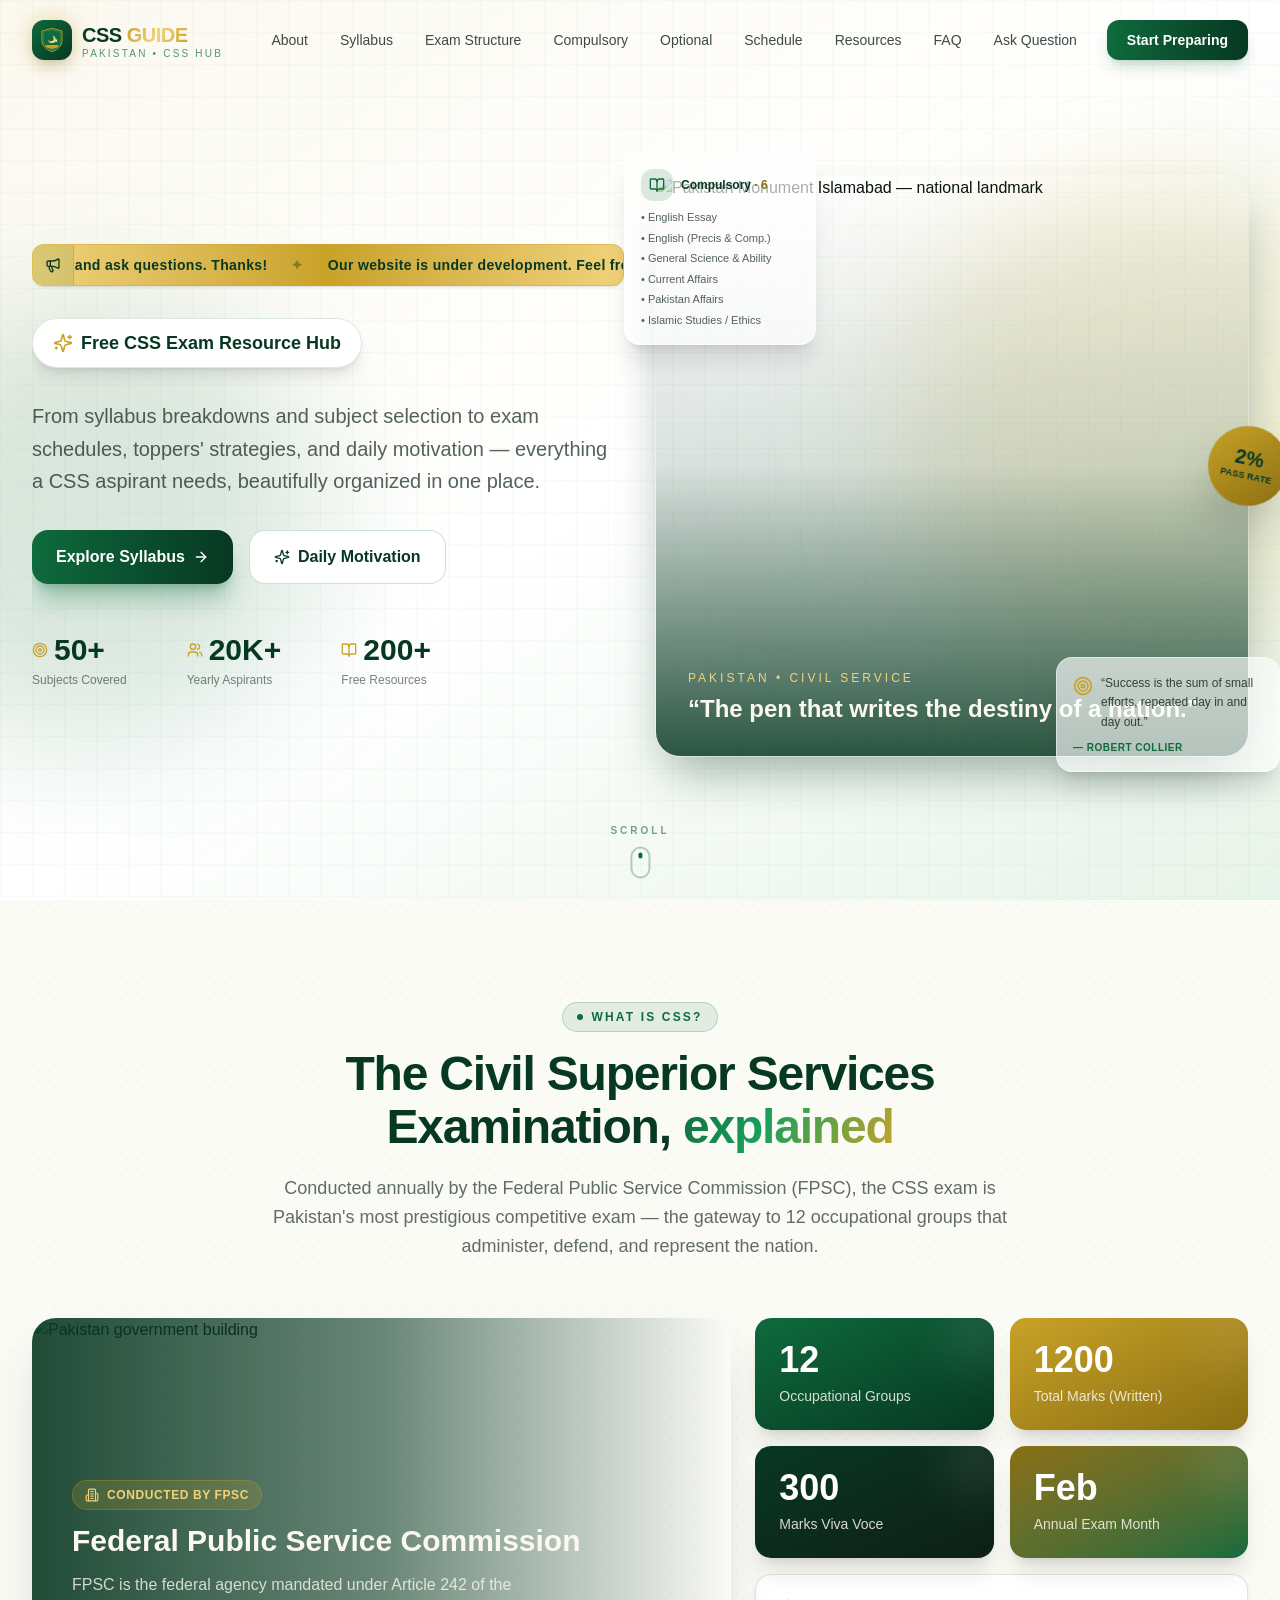
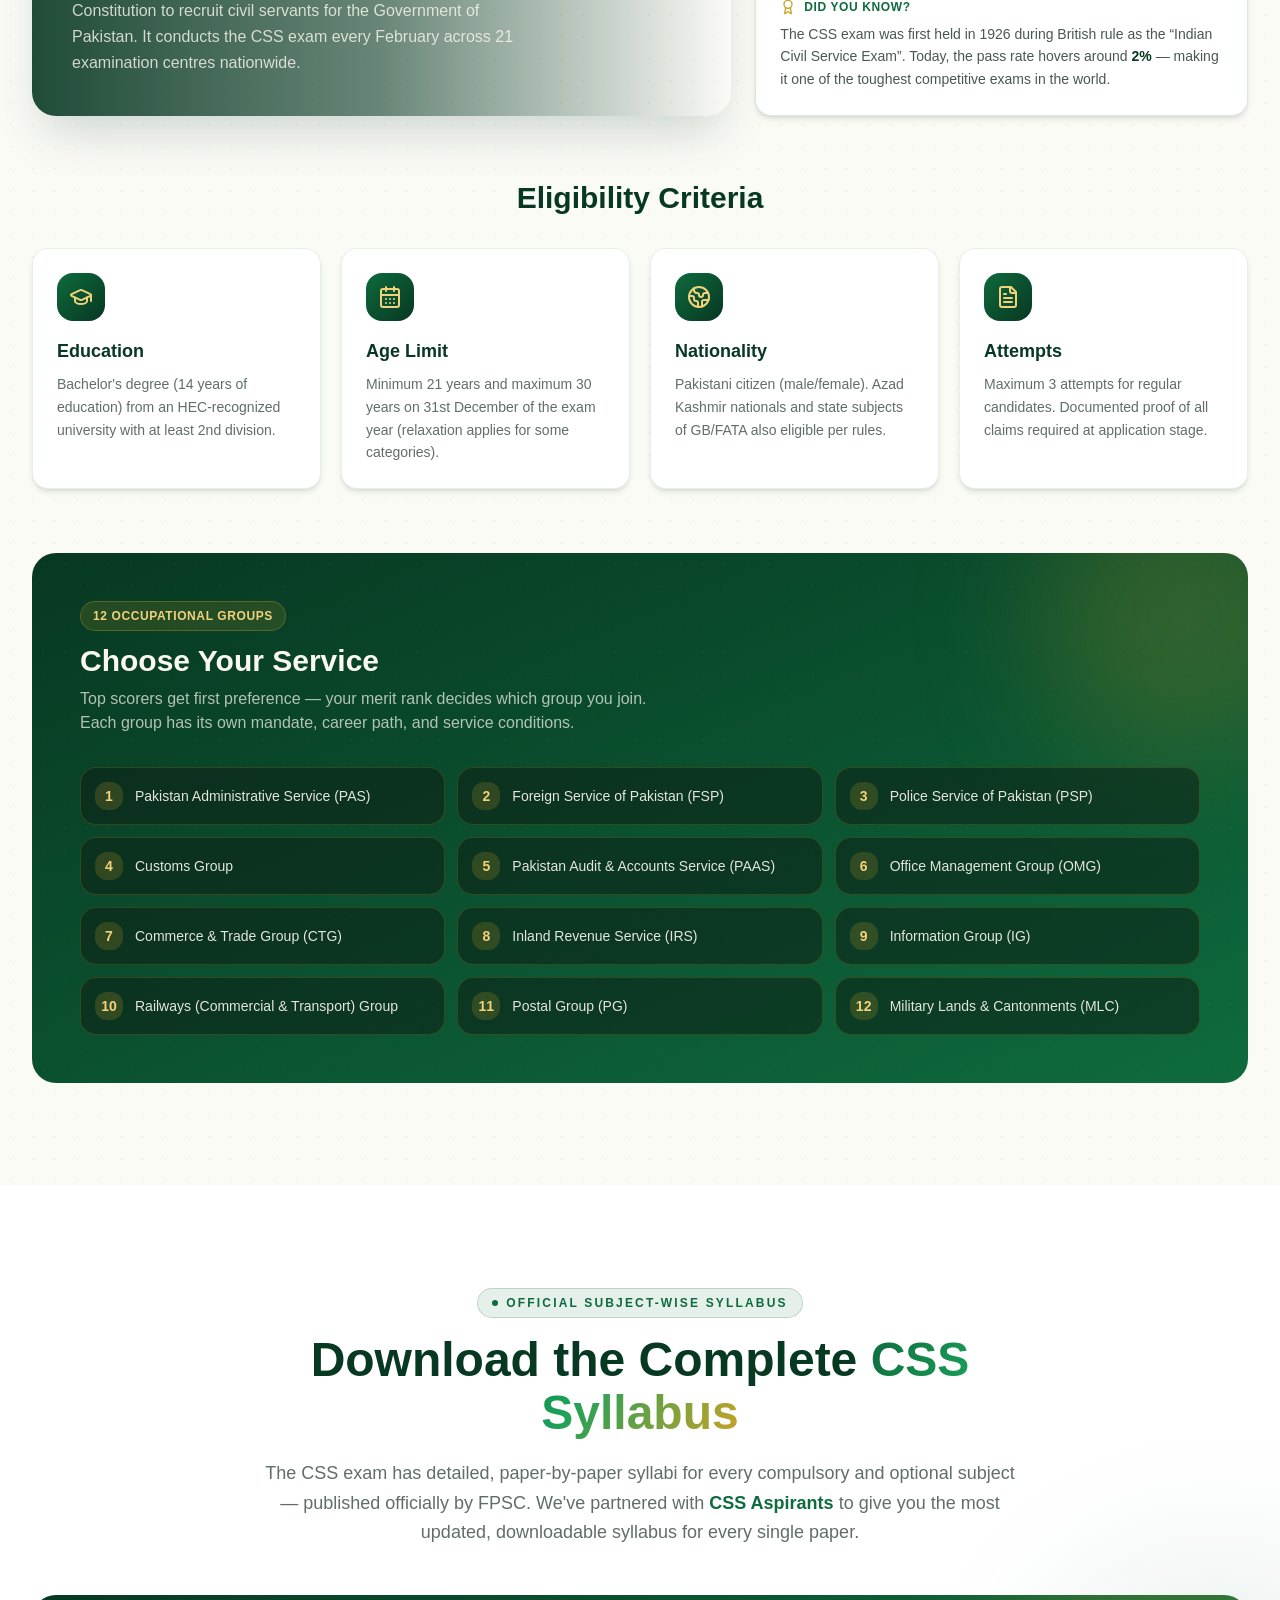
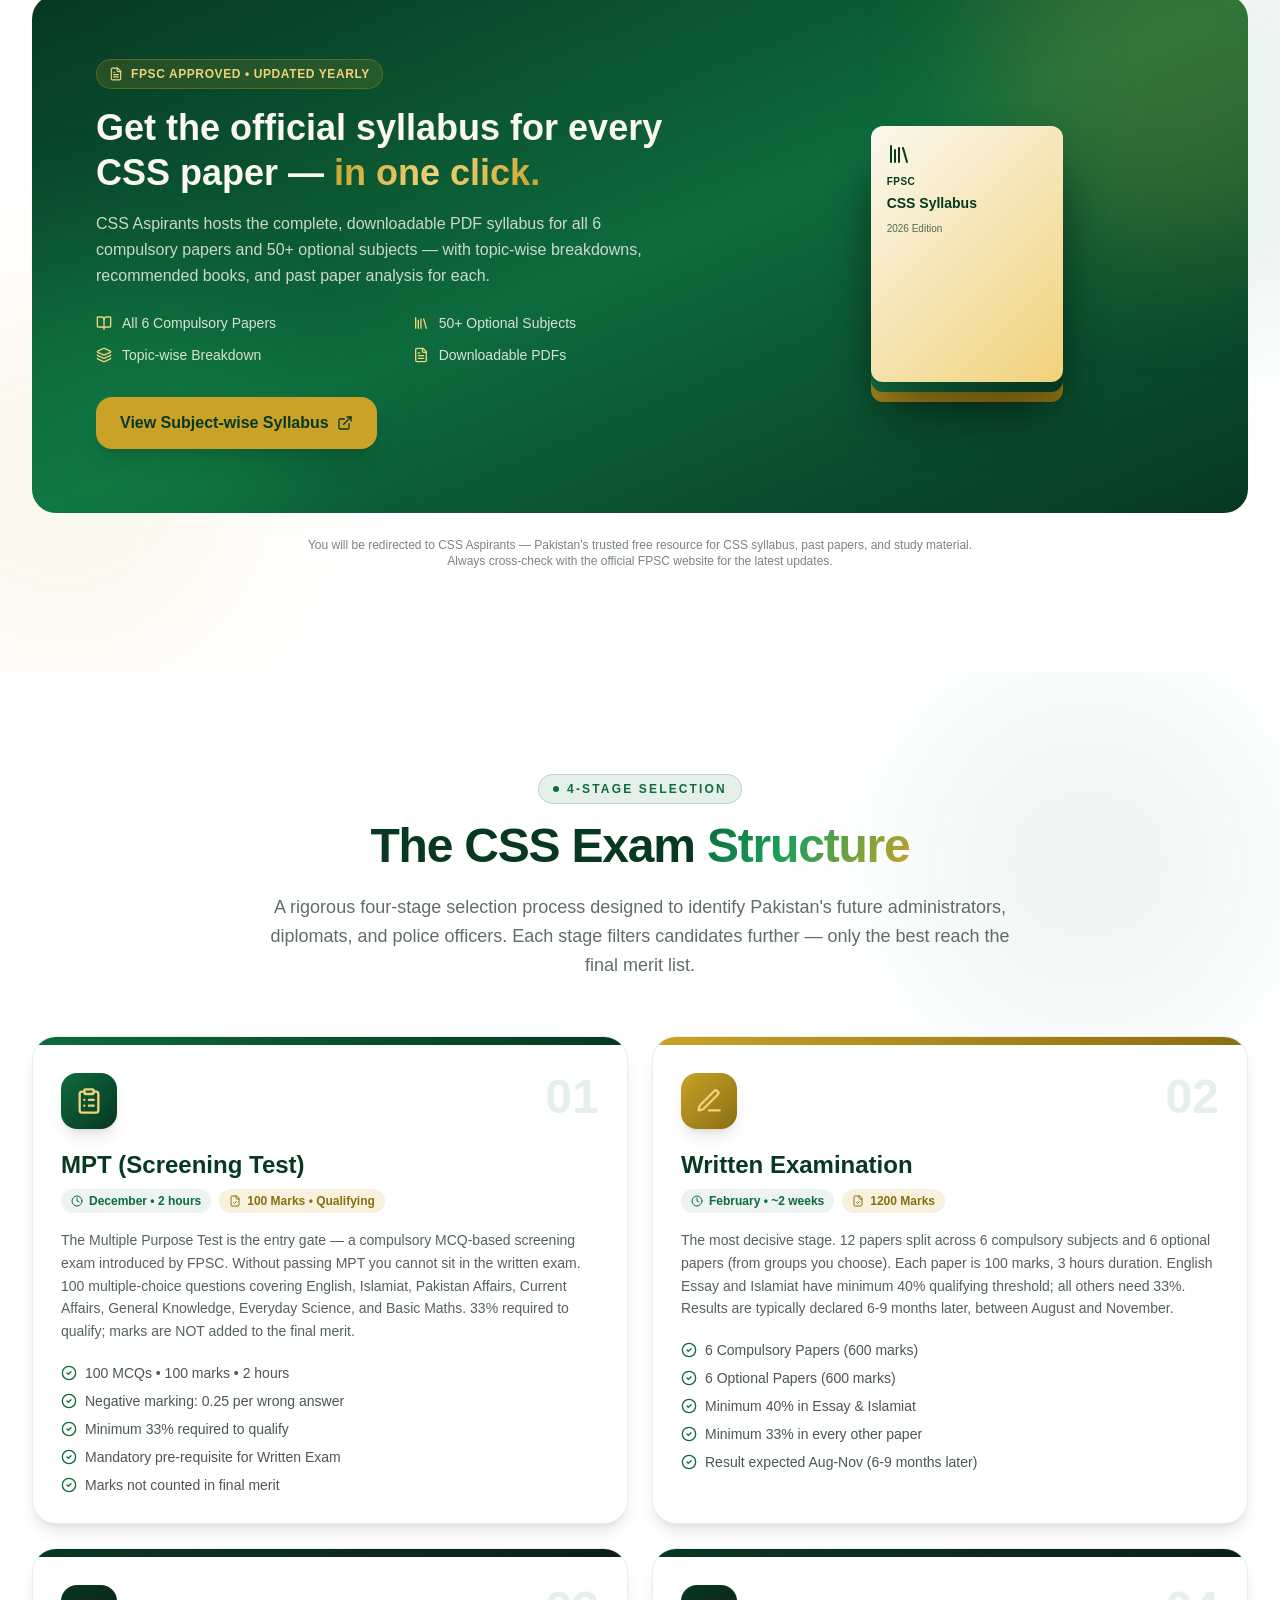
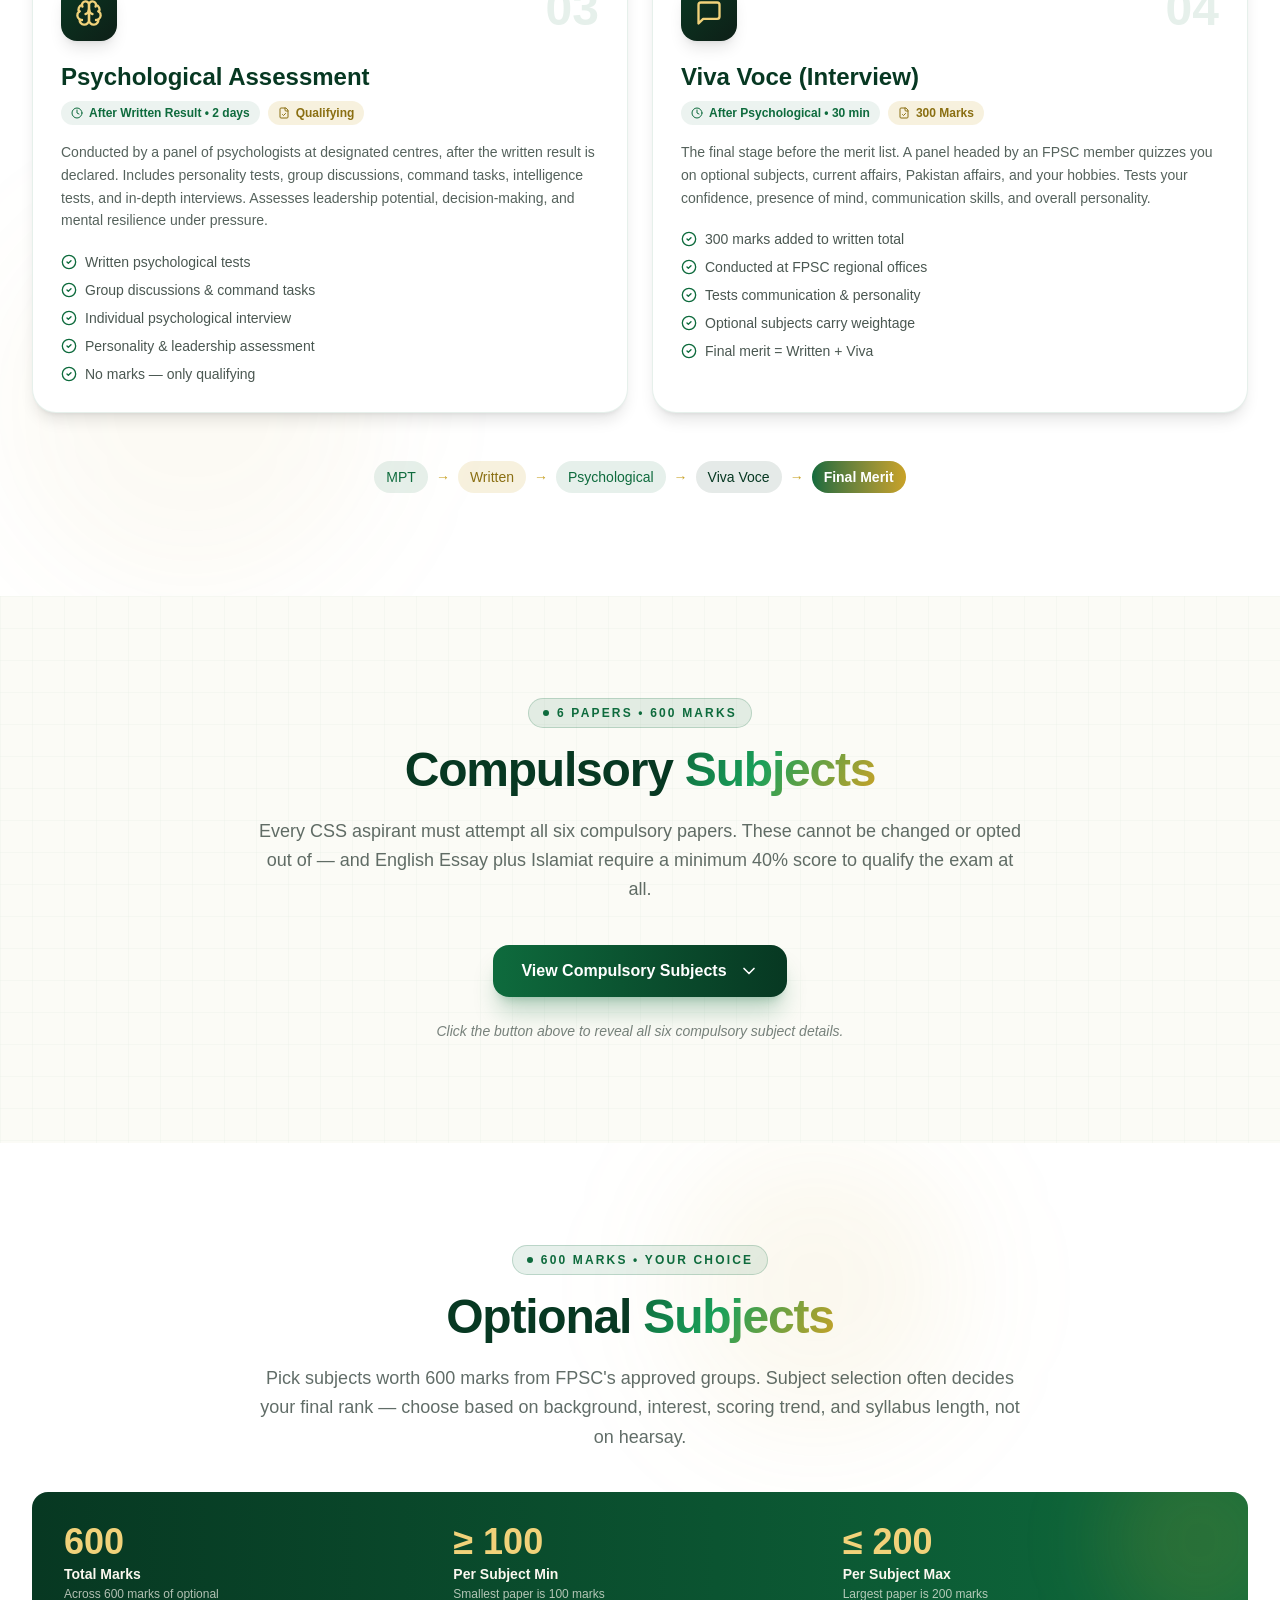
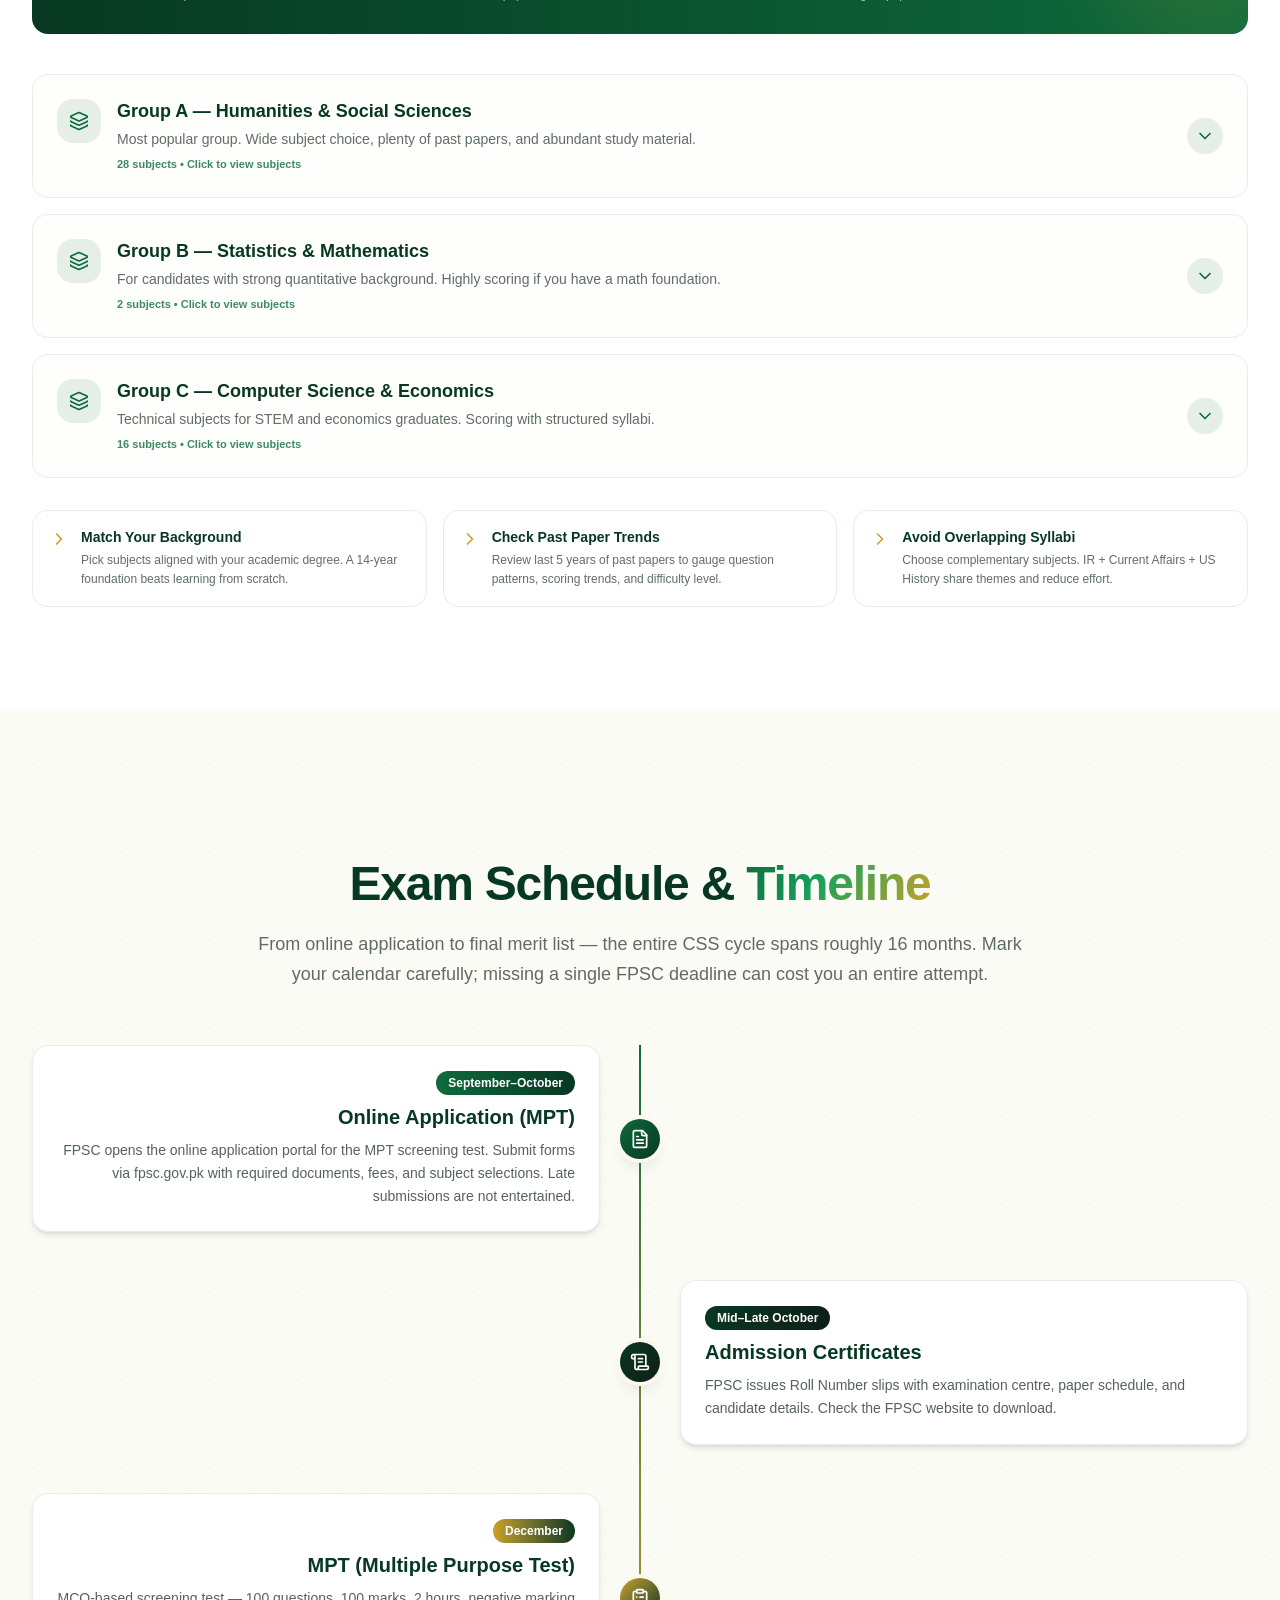
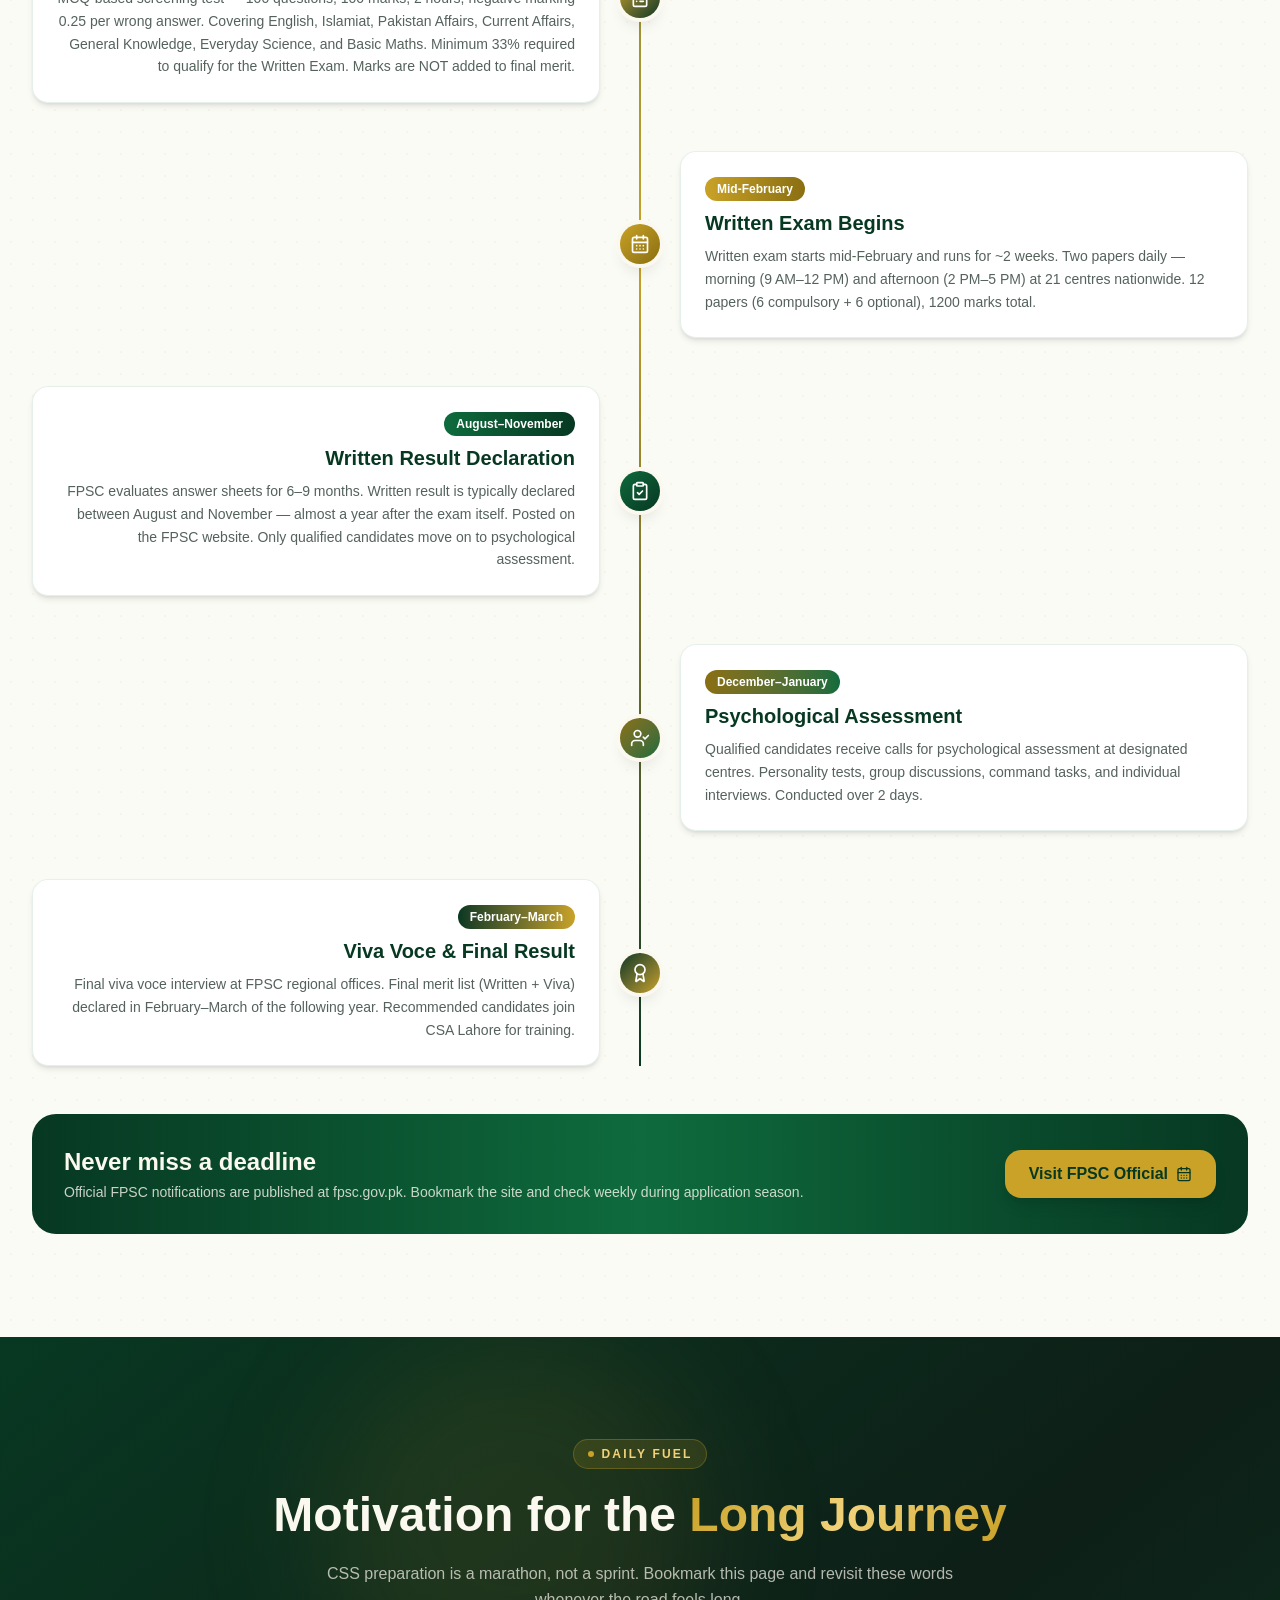
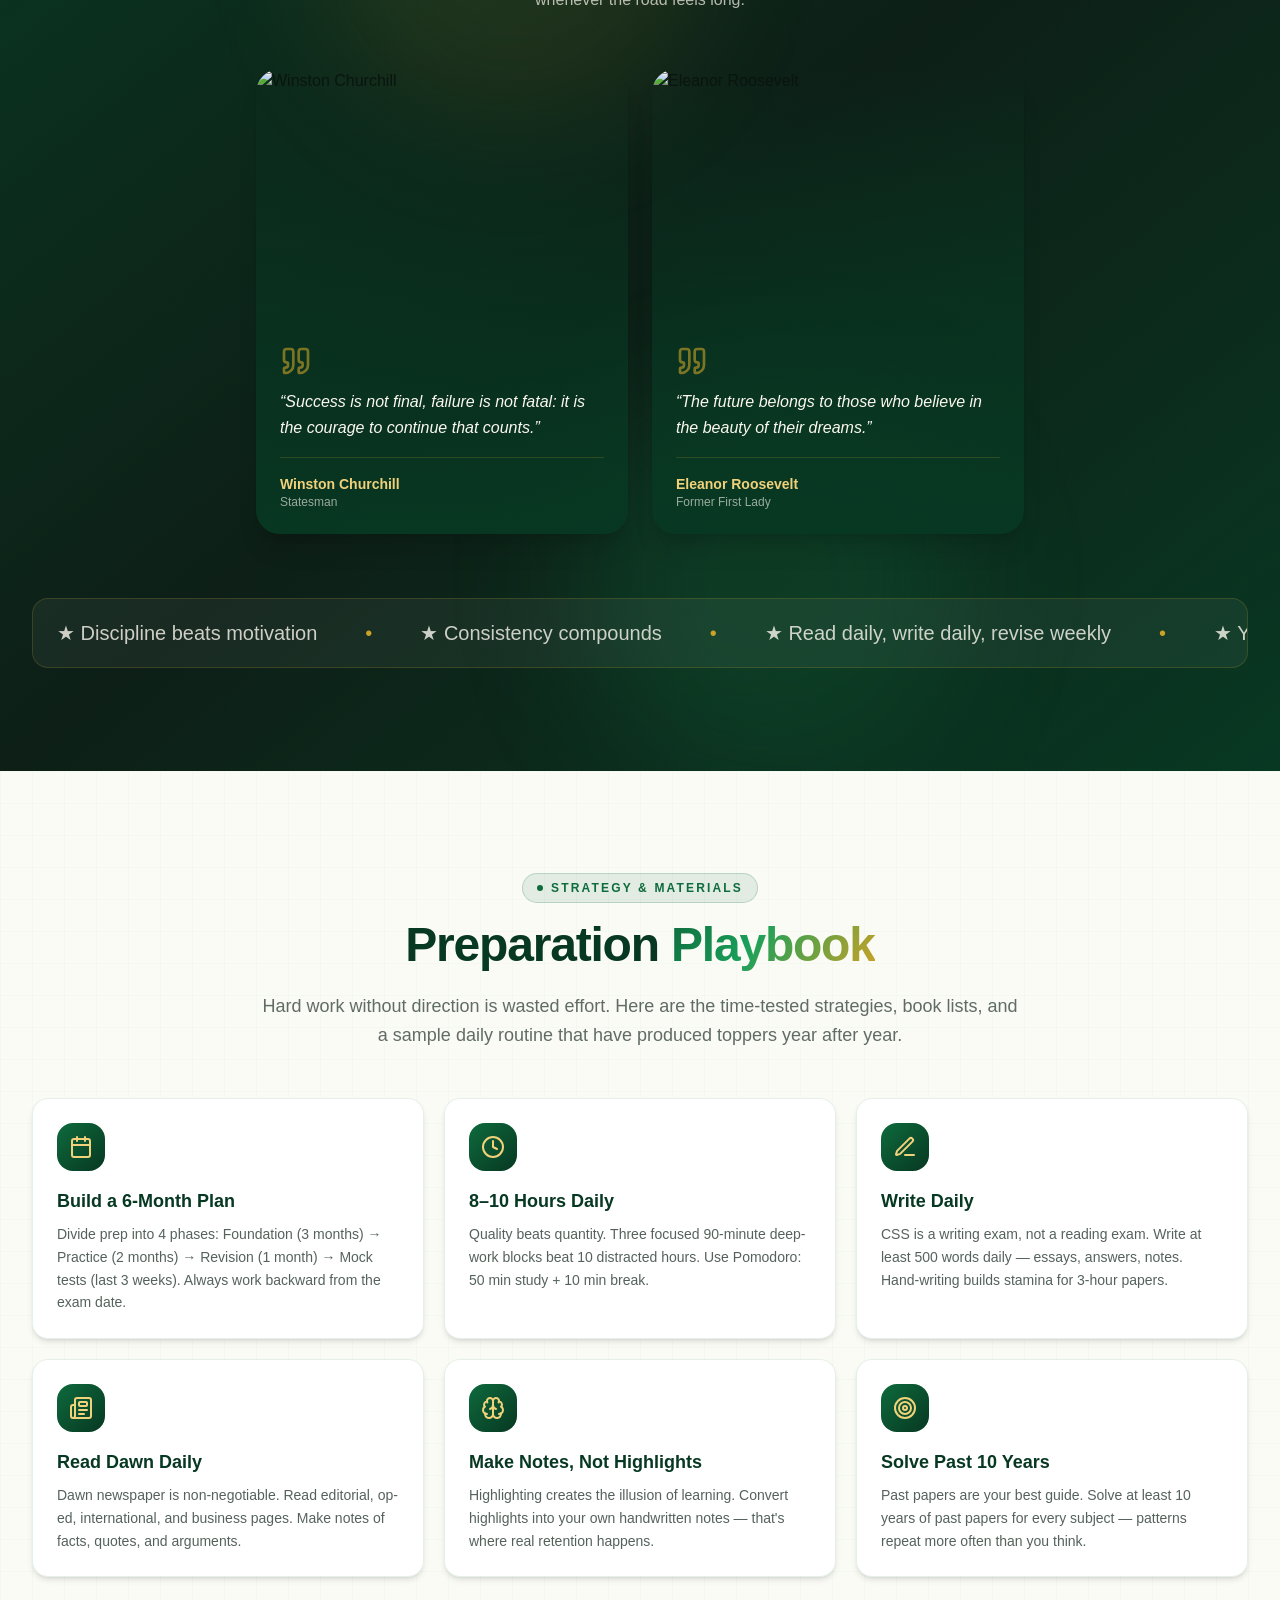
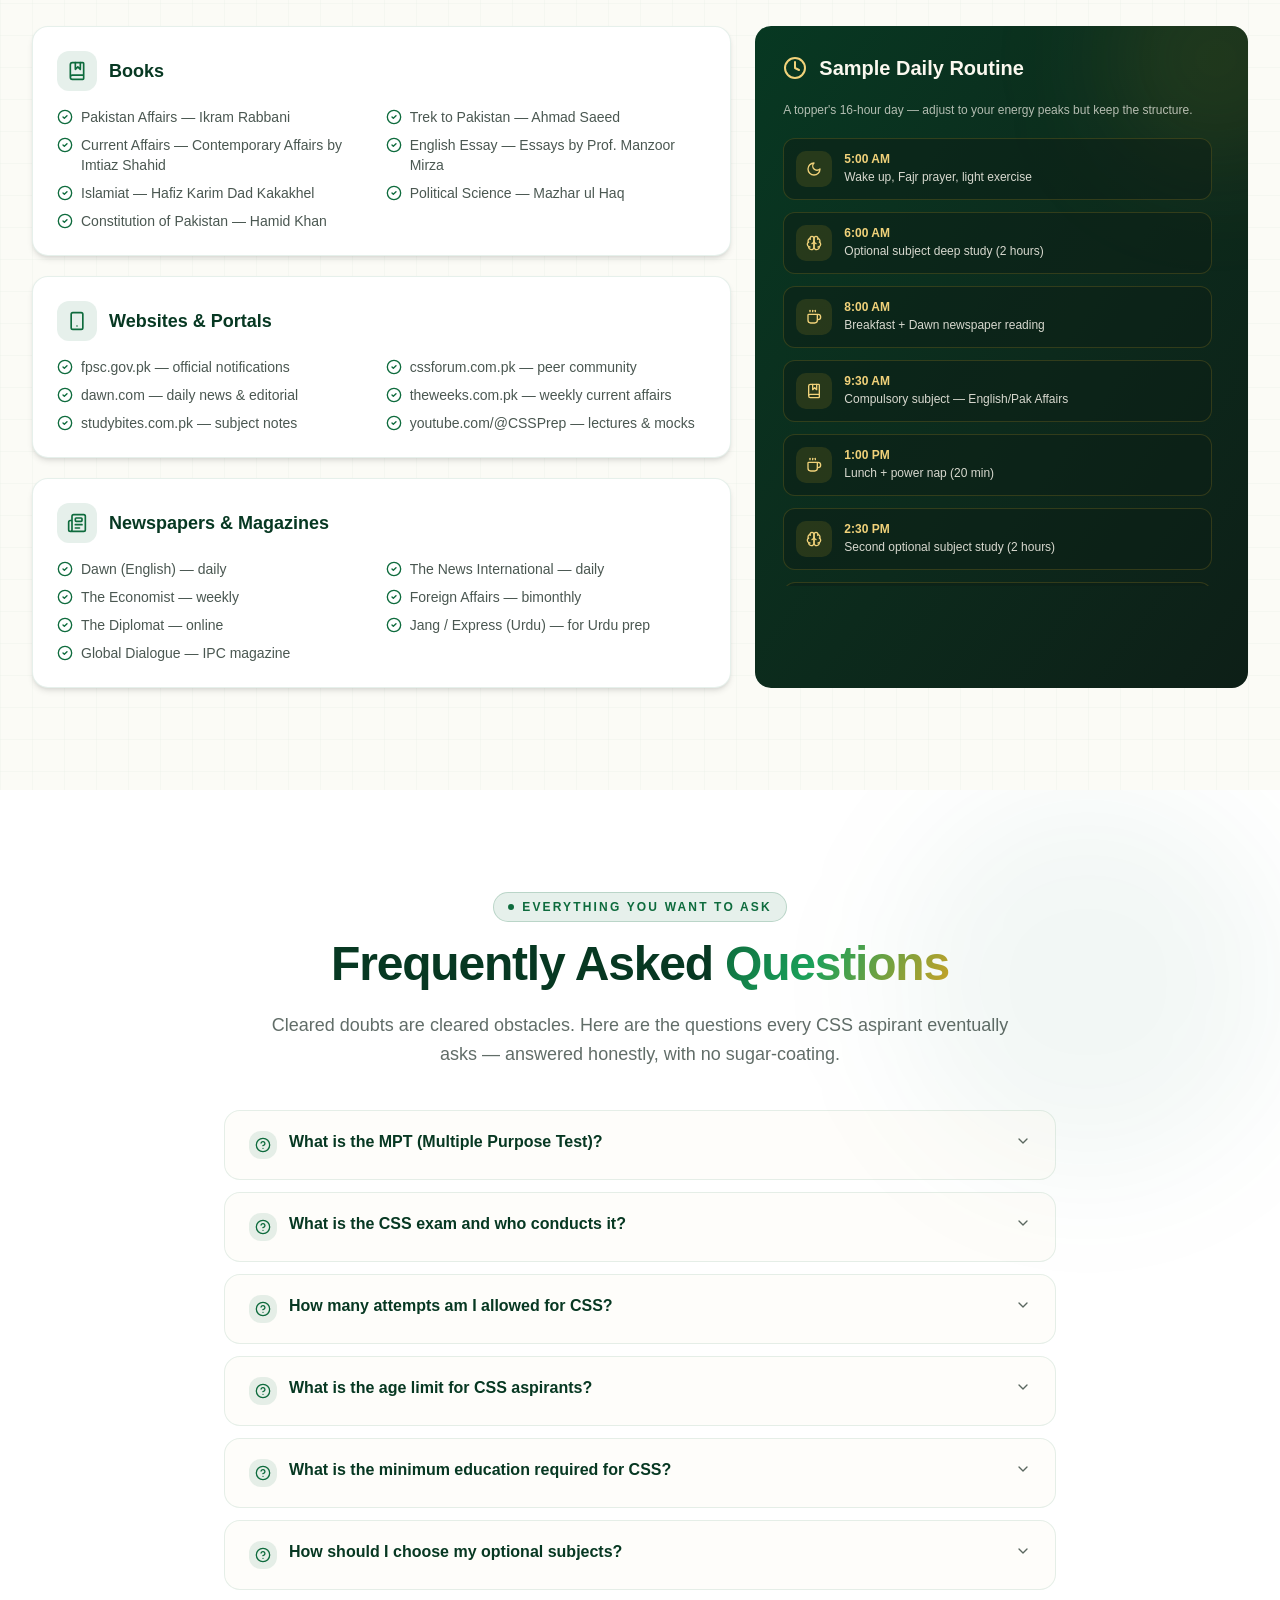
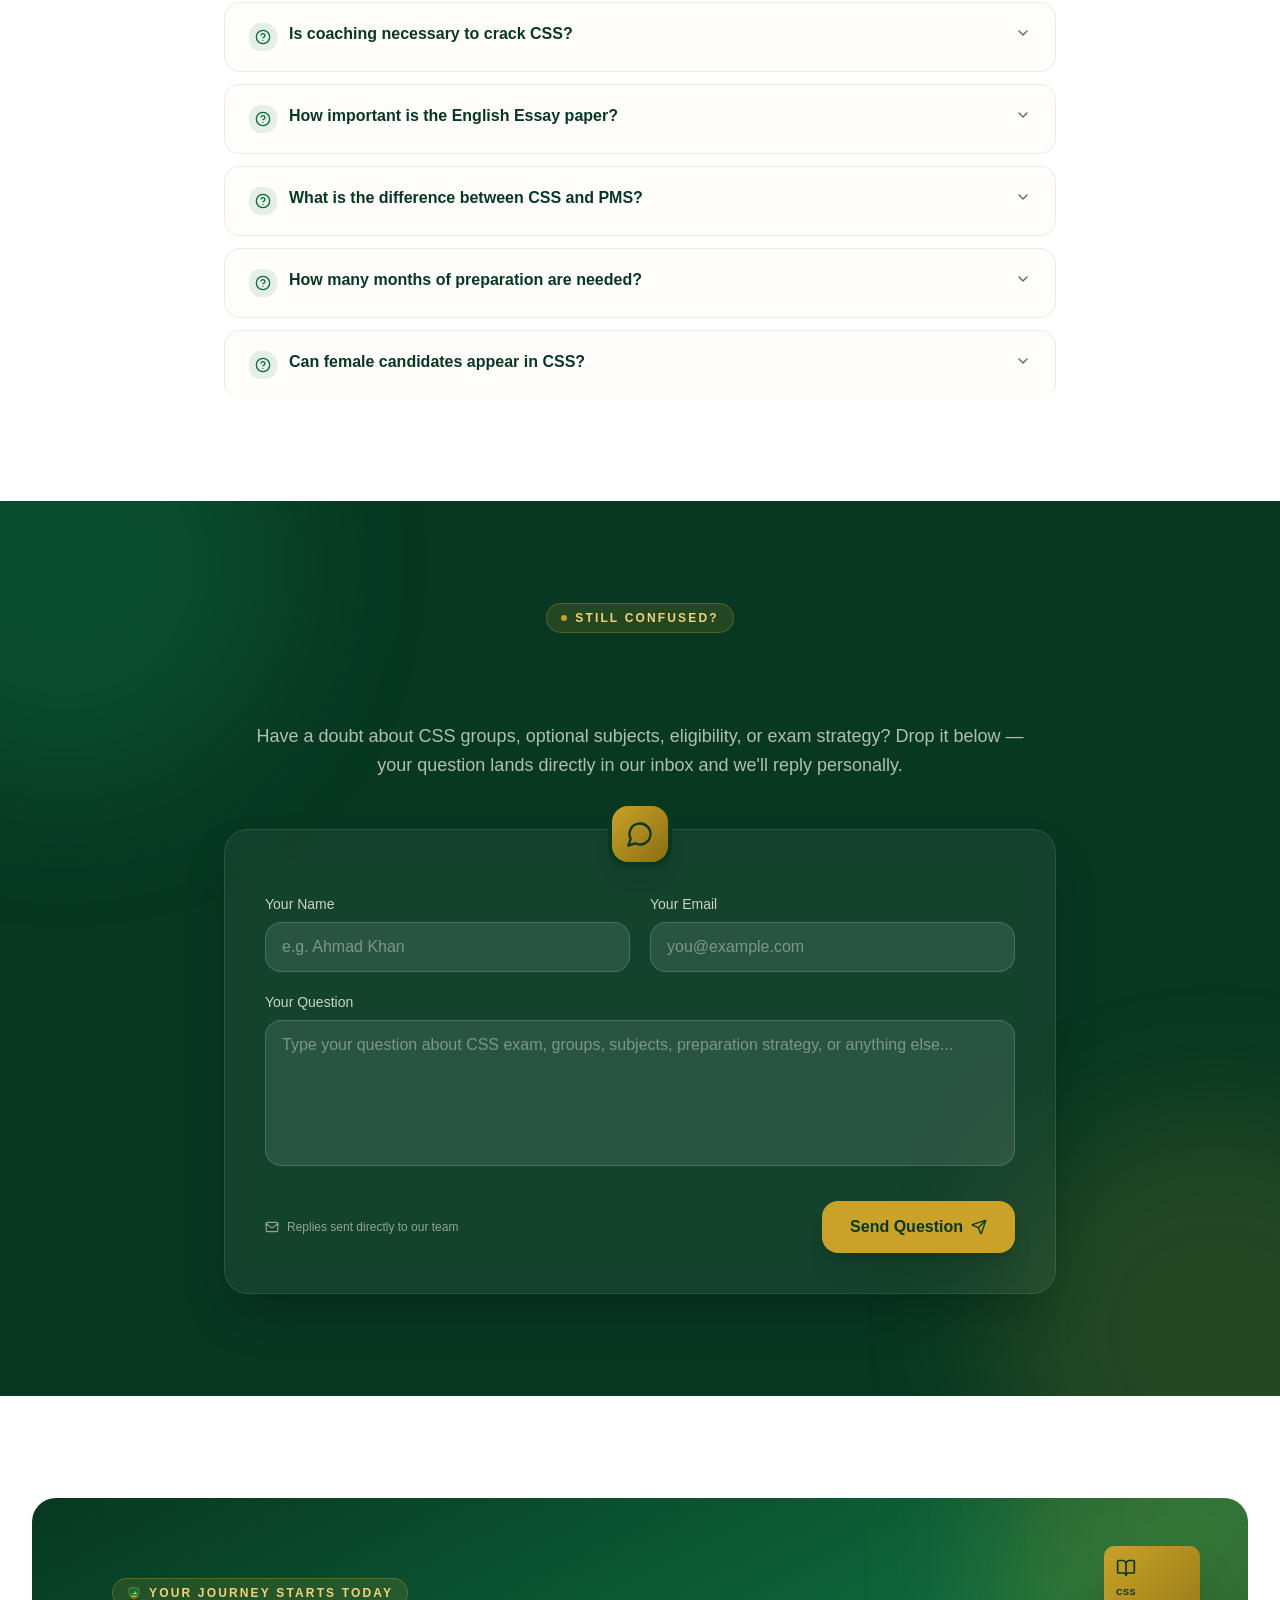
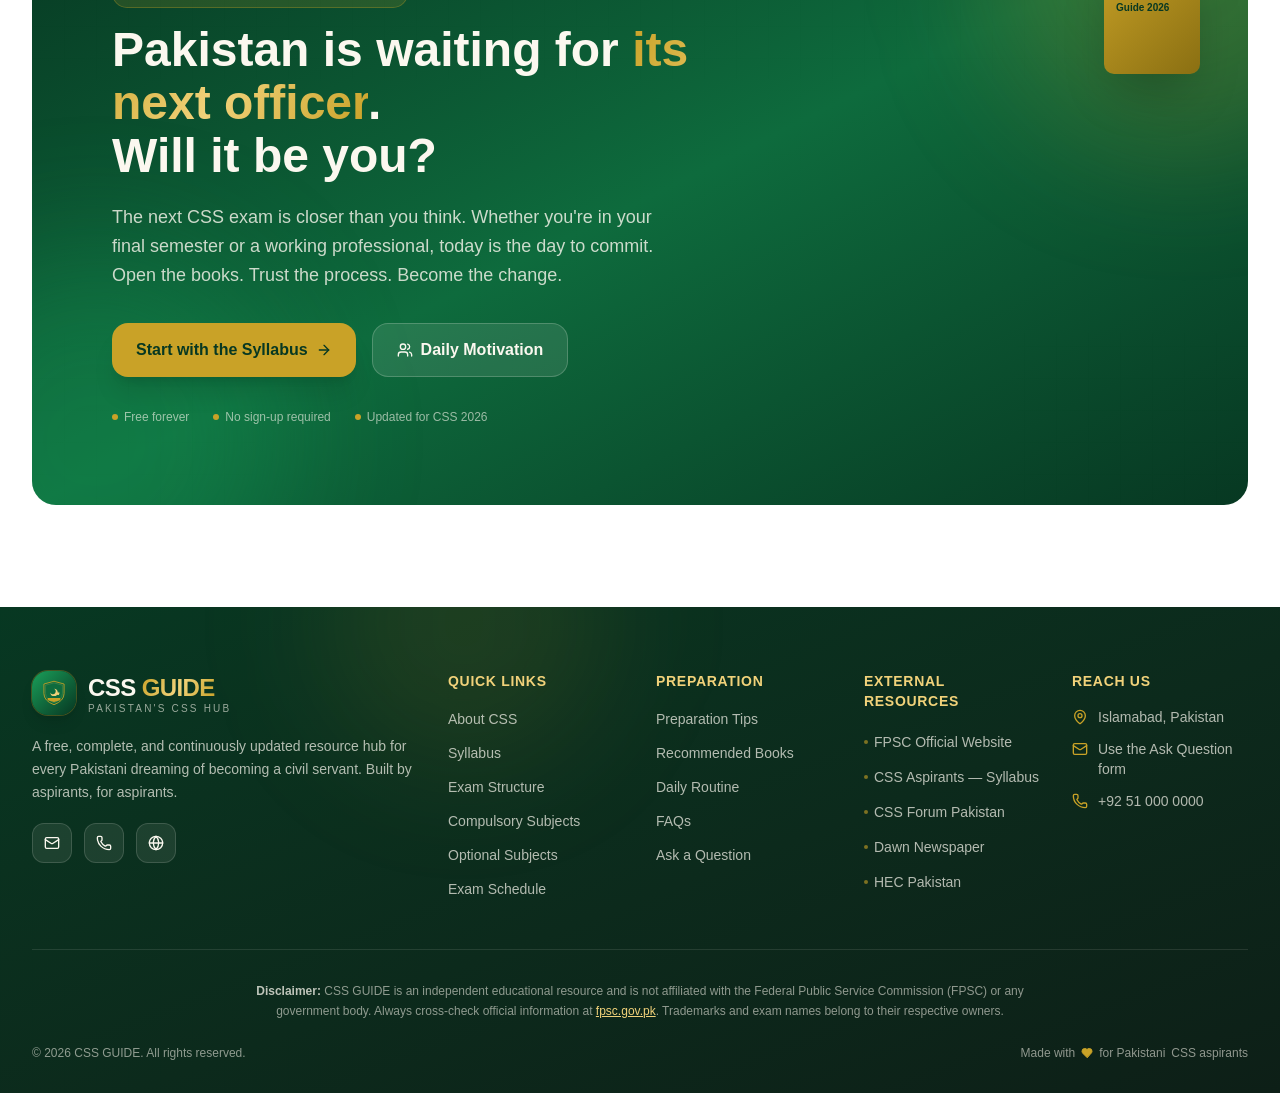
==== index.html @ 78dc5751 "Rename Dumbi → Goharam, remove auto-delete header text - Replace all visible 'Dumbi' text with 'Goha" ====
<!DOCTYPE html><!--qom_ZIlE0_KyuSk44sJvV--><html lang="en"><head><meta charSet="utf-8"/><meta name="viewport" content="width=device-width, initial-scale=1"/><link rel="preload" href="/_next/static/media/2a65768255d6b625-s.p.d19752fb.woff2" as="font" crossorigin="" type="font/woff2"/><link rel="preload" href="/_next/static/media/797e433ab948586e-s.p.29207c2f.woff2" as="font" crossorigin="" type="font/woff2"/><link rel="preload" href="/_next/static/media/83afe278b6a6bb3c-s.p.3a6ba036.woff2" as="font" crossorigin="" type="font/woff2"/><link rel="preload" href="/_next/static/media/caa3a2e1cccd8315-s.p.3b6cae6d.woff2" as="font" crossorigin="" type="font/woff2"/><link rel="preload" as="image" href="https://images.unsplash.com/photo-1567433291488-3a4b2a3c5e0a?auto=format&amp;fit=crop&amp;w=1200&amp;q=80"/><link rel="preload" as="image" href="https://images.unsplash.com/photo-1568667256549-094345857637?auto=format&amp;fit=crop&amp;w=1200&amp;q=80"/><link rel="preload" as="image" href="https://images.unsplash.com/photo-1488190211105-8b0e65b80b4e?auto=format&amp;fit=crop&amp;w=800&amp;q=80"/><link rel="preload" as="image" href="https://images.unsplash.com/photo-1522202176988-66273c2fd55f?auto=format&amp;fit=crop&amp;w=800&amp;q=80"/><link rel="stylesheet" href="/_next/static/chunks/9a6efdb8d89e0e3a.css" data-precedence="next"/><link rel="stylesheet" href="/_next/static/chunks/97648b969589cfed.css" data-precedence="next"/><link rel="preload" as="script" fetchPriority="low" href="/_next/static/chunks/58c60a5fa6b544da.js"/><script src="/_next/static/chunks/771dedee3f5e1621.js" async=""></script><script src="/_next/static/chunks/93cf8d9e202dfd11.js" async=""></script><script src="/_next/static/chunks/turbopack-f32afe19e0b75952.js" async=""></script><script src="/_next/static/chunks/2f236954d6a65e12.js" async=""></script><script src="/_next/static/chunks/9f9c9890138d371d.js" async=""></script><script src="/_next/static/chunks/36a2b33ef26fd9e3.js" async=""></script><script src="/_next/static/chunks/vault-2026-07-19.js" async=""></script><meta name="next-size-adjust" content=""/><title>CSS GUIDE — Pakistan Civil Superior Services Exam Hub</title><meta name="description" content="Your complete companion for Pakistan&#x27;s CSS competitive examination. Syllabus, subject details, exam schedule, preparation strategy, toppers&#x27; stories, motivational guidance and everything an aspirant needs."/><meta name="author" content="CSS GUIDE Team"/><meta name="keywords" content="CSS,CSS Exam Pakistan,CSS Syllabus,FPSC,Civil Superior Services,Pakistan Competitive Exam,CSS Preparation,CSS Optional Subjects,CSS Compulsory Subjects"/><meta property="og:title" content="CSS GUIDE — Pakistan CSS Exam Complete Resource"/><meta property="og:description" content="Syllabus, subjects, exam details, preparation tips, and motivation for Pakistan CSS aspirants."/><meta property="og:type" content="website"/><meta name="twitter:card" content="summary"/><meta name="twitter:title" content="CSS GUIDE — Pakistan CSS Exam Complete Resource"/><meta name="twitter:description" content="Syllabus, subjects, exam details, preparation tips, and motivation for Pakistan CSS aspirants."/><link rel="shortcut icon" href="/logo.svg"/><link rel="icon" href="/logo.svg"/><link rel="apple-touch-icon" href="/logo.svg"/><script src="/_next/static/chunks/a6dad97d9634a72d.js" noModule=""></script></head><body class="geist_a71539c9-module__T19VSG__variable geist_mono_8d43a2aa-module__8Li5zG__variable playfair_display_1fc18be9-module__-YZiQW__variable inter_fe8b9d92-module__LINzvG__variable antialiased bg-background text-foreground"><div hidden=""><!--$--><!--/$--></div><div class="min-h-screen flex flex-col bg-background"><header class="fixed top-0 inset-x-0 z-50 transition-all duration-300 bg-transparent"><div class="max-w-7xl mx-auto px-4 sm:px-6 lg:px-8"><div class="flex items-center justify-between h-16 lg:h-20"><a href="#home" class="flex items-center gap-2.5 group"><div class="relative"><div class="absolute inset-0 bg-gold/40 blur-md rounded-lg group-hover:bg-gold/60 transition-all"></div><div class="relative w-10 h-10 rounded-lg bg-gradient-to-br from-emerald to-emerald-dark flex items-center justify-center shadow-lg"><svg viewBox="0 0 100 100" xmlns="http://www.w3.org/2000/svg" class="w-7 h-7" role="img" aria-label="CSS GUIDE"><title>CSS GUIDE</title><path d="M 50,8 L 86,18 L 86,52 Q 86,78 50,92 Q 14,78 14,52 L 14,18 Z" fill="#0e6b3d" stroke="#c9a227" stroke-width="3"></path><path d="M 50,14 L 80,22 L 80,52 Q 80,73 50,85 Q 20,73 20,52 L 20,22 Z" fill="none" stroke="#f1d27a" stroke-width="1" opacity="0.6"></path><g transform="translate(50, 48)"><path d="M -13,0 a 13,13 0 1,0 13,-13 a 10,10 0 1,1 -13,13 z" fill="#f1d27a"></path><path d="M 14,-4 l 2.3,4.7 5.2,0.8 -3.8,3.7 0.9,5.2 -4.7,-2.5 -4.7,2.5 0.9,-5.2 -3.8,-3.7 5.2,-0.8 z" fill="#f1d27a"></path></g><path d="M 28,68 L 72,68 L 72,76 L 50,82 L 28,76 Z" fill="#c9a227"></path><path d="M 28,68 L 24,72 L 28,76 Z" fill="#8a6f12"></path><path d="M 72,68 L 76,72 L 72,76 Z" fill="#8a6f12"></path></svg></div></div><div class="flex flex-col leading-none"><span class="font-playfair font-extrabold text-xl tracking-tight text-emerald-dark">CSS <span class="text-gradient-gold">GUIDE</span></span><span class="text-[10px] tracking-[0.22em] text-emerald/70 font-medium">PAKISTAN • CSS HUB</span></div></a><nav class="hidden lg:flex items-center gap-1"><a href="#about" class="px-3.5 py-2 text-sm font-medium text-ink/80 hover:text-emerald rounded-md transition-colors relative group">About<span class="absolute inset-x-3.5 -bottom-0.5 h-0.5 bg-gradient-to-r from-emerald to-gold scale-x-0 group-hover:scale-x-100 transition-transform origin-left"></span></a><a href="#syllabus" class="px-3.5 py-2 text-sm font-medium text-ink/80 hover:text-emerald rounded-md transition-colors relative group">Syllabus<span class="absolute inset-x-3.5 -bottom-0.5 h-0.5 bg-gradient-to-r from-emerald to-gold scale-x-0 group-hover:scale-x-100 transition-transform origin-left"></span></a><a href="#exam-structure" class="px-3.5 py-2 text-sm font-medium text-ink/80 hover:text-emerald rounded-md transition-colors relative group">Exam Structure<span class="absolute inset-x-3.5 -bottom-0.5 h-0.5 bg-gradient-to-r from-emerald to-gold scale-x-0 group-hover:scale-x-100 transition-transform origin-left"></span></a><a href="#compulsory" class="px-3.5 py-2 text-sm font-medium text-ink/80 hover:text-emerald rounded-md transition-colors relative group">Compulsory<span class="absolute inset-x-3.5 -bottom-0.5 h-0.5 bg-gradient-to-r from-emerald to-gold scale-x-0 group-hover:scale-x-100 transition-transform origin-left"></span></a><a href="#optional" class="px-3.5 py-2 text-sm font-medium text-ink/80 hover:text-emerald rounded-md transition-colors relative group">Optional<span class="absolute inset-x-3.5 -bottom-0.5 h-0.5 bg-gradient-to-r from-emerald to-gold scale-x-0 group-hover:scale-x-100 transition-transform origin-left"></span></a><a href="#schedule" class="px-3.5 py-2 text-sm font-medium text-ink/80 hover:text-emerald rounded-md transition-colors relative group">Schedule<span class="absolute inset-x-3.5 -bottom-0.5 h-0.5 bg-gradient-to-r from-emerald to-gold scale-x-0 group-hover:scale-x-100 transition-transform origin-left"></span></a><a href="#resources" class="px-3.5 py-2 text-sm font-medium text-ink/80 hover:text-emerald rounded-md transition-colors relative group">Resources<span class="absolute inset-x-3.5 -bottom-0.5 h-0.5 bg-gradient-to-r from-emerald to-gold scale-x-0 group-hover:scale-x-100 transition-transform origin-left"></span></a><a href="#faq" class="px-3.5 py-2 text-sm font-medium text-ink/80 hover:text-emerald rounded-md transition-colors relative group">FAQ<span class="absolute inset-x-3.5 -bottom-0.5 h-0.5 bg-gradient-to-r from-emerald to-gold scale-x-0 group-hover:scale-x-100 transition-transform origin-left"></span></a><a href="#ask-question" class="px-3.5 py-2 text-sm font-medium text-ink/80 hover:text-emerald rounded-md transition-colors relative group">Ask Question<span class="absolute inset-x-3.5 -bottom-0.5 h-0.5 bg-gradient-to-r from-emerald to-gold scale-x-0 group-hover:scale-x-100 transition-transform origin-left"></span></a><a href="#cta" class="ml-3 px-5 py-2.5 rounded-lg bg-gradient-to-r from-emerald to-emerald-dark text-white text-sm font-semibold shadow-lg shadow-emerald/20 hover:shadow-emerald/40 hover:-translate-y-0.5 transition-all shine relative overflow-hidden">Start Preparing</a></nav><button class="lg:hidden p-2 rounded-md text-emerald-dark" aria-label="Toggle menu"><svg xmlns="http://www.w3.org/2000/svg" width="24" height="24" viewBox="0 0 24 24" fill="none" stroke="currentColor" stroke-width="2" stroke-linecap="round" stroke-linejoin="round" class="lucide lucide-menu w-6 h-6" aria-hidden="true"><path d="M4 12h16"></path><path d="M4 18h16"></path><path d="M4 6h16"></path></svg></button></div></div></header><main class="flex-1"><section id="home" class="relative min-h-[100svh] flex items-center overflow-hidden pt-24 pb-16"><div class="absolute inset-0 bg-gradient-to-br from-cream via-white to-emerald-light/10"></div><div class="absolute inset-0 pattern-grid opacity-50"></div><div class="hidden lg:block absolute top-1/3 -left-32 w-[28rem] h-[28rem] bg-emerald/15 rounded-full blur-3xl animate-float-slow"></div><div class="hidden lg:block absolute bottom-1/4 -right-32 w-[32rem] h-[32rem] bg-gold/15 rounded-full blur-3xl animate-float"></div><div class="relative max-w-7xl mx-auto px-4 sm:px-6 lg:px-8 grid lg:grid-cols-12 gap-10 lg:gap-8 items-center w-full min-w-0"><div class="lg:col-span-6 space-y-8 text-center lg:text-left min-w-0 overflow-hidden" style="opacity:1;transform:none"><div class="inline-flex items-center gap-2 px-5 py-2.5 rounded-full bg-white shadow-lg border border-emerald/15 text-base sm:text-lg font-semibold text-emerald-dark" style="opacity:0;transform:translateY(20px)"><svg xmlns="http://www.w3.org/2000/svg" width="24" height="24" viewBox="0 0 24 24" fill="none" stroke="currentColor" stroke-width="2" stroke-linecap="round" stroke-linejoin="round" class="lucide lucide-sparkles w-5 h-5 text-gold" aria-hidden="true"><path d="M9.937 15.5A2 2 0 0 0 8.5 14.063l-6.135-1.582a.5.5 0 0 1 0-.962L8.5 9.936A2 2 0 0 0 9.937 8.5l1.582-6.135a.5.5 0 0 1 .963 0L14.063 8.5A2 2 0 0 0 15.5 9.937l6.135 1.581a.5.5 0 0 1 0 .964L15.5 14.063a2 2 0 0 0-1.437 1.437l-1.582 6.135a.5.5 0 0 1-.963 0z"></path><path d="M20 3v4"></path><path d="M22 5h-4"></path><path d="M4 17v2"></path><path d="M5 18H3"></path></svg>Free CSS Exam Resource Hub</div><p class="text-base sm:text-lg lg:text-xl text-ink/70 leading-relaxed max-w-xl mx-auto lg:mx-0" style="opacity:0;transform:translateY(24px)">From syllabus breakdowns and subject selection to exam schedules, toppers&#x27; strategies, and daily motivation — everything a CSS aspirant needs, beautifully organized in one place.</p><div class="flex flex-col sm:flex-row gap-3 sm:gap-4 justify-center lg:justify-start" style="opacity:0;transform:translateY(22px)"><a href="#syllabus" class="group px-6 py-3.5 rounded-xl bg-gradient-to-r from-emerald to-emerald-dark text-white font-semibold shadow-xl shadow-emerald/30 hover:shadow-emerald/50 hover:-translate-y-0.5 transition-all shine relative overflow-hidden flex items-center justify-center gap-2">Explore Syllabus<svg xmlns="http://www.w3.org/2000/svg" width="24" height="24" viewBox="0 0 24 24" fill="none" stroke="currentColor" stroke-width="2" stroke-linecap="round" stroke-linejoin="round" class="lucide lucide-arrow-right w-4 h-4 group-hover:translate-x-1 transition-transform" aria-hidden="true"><path d="M5 12h14"></path><path d="m12 5 7 7-7 7"></path></svg></a><a href="#quotes" class="px-6 py-3.5 rounded-xl bg-white text-emerald-dark font-semibold border border-emerald/20 hover:border-emerald/40 hover:bg-emerald/5 transition-all flex items-center justify-center gap-2"><svg xmlns="http://www.w3.org/2000/svg" width="24" height="24" viewBox="0 0 24 24" fill="none" stroke="currentColor" stroke-width="2" stroke-linecap="round" stroke-linejoin="round" class="lucide lucide-sparkles w-4 h-4" aria-hidden="true"><path d="M9.937 15.5A2 2 0 0 0 8.5 14.063l-6.135-1.582a.5.5 0 0 1 0-.962L8.5 9.936A2 2 0 0 0 9.937 8.5l1.582-6.135a.5.5 0 0 1 .963 0L14.063 8.5A2 2 0 0 0 15.5 9.937l6.135 1.581a.5.5 0 0 1 0 .964L15.5 14.063a2 2 0 0 0-1.437 1.437l-1.582 6.135a.5.5 0 0 1-.963 0z"></path><path d="M20 3v4"></path><path d="M22 5h-4"></path><path d="M4 17v2"></path><path d="M5 18H3"></path></svg>Daily Motivation</a></div><div class="grid grid-cols-3 gap-4 max-w-md mx-auto lg:mx-0 pt-4" style="opacity:0;transform:translateY(20px)"><div class="text-center lg:text-left"><div class="flex items-center justify-center lg:justify-start gap-1.5 mb-1"><svg xmlns="http://www.w3.org/2000/svg" width="24" height="24" viewBox="0 0 24 24" fill="none" stroke="currentColor" stroke-width="2" stroke-linecap="round" stroke-linejoin="round" class="lucide lucide-target w-4 h-4 text-gold" aria-hidden="true"><circle cx="12" cy="12" r="10"></circle><circle cx="12" cy="12" r="6"></circle><circle cx="12" cy="12" r="2"></circle></svg><span class="font-playfair text-2xl sm:text-3xl font-extrabold text-emerald-dark">50+</span></div><p class="text-xs text-ink/55 font-medium">Subjects Covered</p></div><div class="text-center lg:text-left"><div class="flex items-center justify-center lg:justify-start gap-1.5 mb-1"><svg xmlns="http://www.w3.org/2000/svg" width="24" height="24" viewBox="0 0 24 24" fill="none" stroke="currentColor" stroke-width="2" stroke-linecap="round" stroke-linejoin="round" class="lucide lucide-users w-4 h-4 text-gold" aria-hidden="true"><path d="M16 21v-2a4 4 0 0 0-4-4H6a4 4 0 0 0-4 4v2"></path><path d="M16 3.128a4 4 0 0 1 0 7.744"></path><path d="M22 21v-2a4 4 0 0 0-3-3.87"></path><circle cx="9" cy="7" r="4"></circle></svg><span class="font-playfair text-2xl sm:text-3xl font-extrabold text-emerald-dark">20K+</span></div><p class="text-xs text-ink/55 font-medium">Yearly Aspirants</p></div><div class="text-center lg:text-left"><div class="flex items-center justify-center lg:justify-start gap-1.5 mb-1"><svg xmlns="http://www.w3.org/2000/svg" width="24" height="24" viewBox="0 0 24 24" fill="none" stroke="currentColor" stroke-width="2" stroke-linecap="round" stroke-linejoin="round" class="lucide lucide-book-open w-4 h-4 text-gold" aria-hidden="true"><path d="M12 7v14"></path><path d="M3 18a1 1 0 0 1-1-1V4a1 1 0 0 1 1-1h5a4 4 0 0 1 4 4 4 4 0 0 1 4-4h5a1 1 0 0 1 1 1v13a1 1 0 0 1-1 1h-6a3 3 0 0 0-3 3 3 3 0 0 0-3-3z"></path></svg><span class="font-playfair text-2xl sm:text-3xl font-extrabold text-emerald-dark">200+</span></div><p class="text-xs text-ink/55 font-medium">Free Resources</p></div></div></div><div class="hidden lg:block lg:col-span-6 relative h-[580px]" style="opacity:0;transform:scale(0.95)"><div class="absolute inset-0 [transform-style:preserve-3d] [perspective:1200px]"><div class="absolute inset-0 tilt-card rounded-3xl overflow-hidden shadow-2xl shadow-emerald-dark/40 ring-1 ring-white/40"><img src="https://images.unsplash.com/photo-1567433291488-3a4b2a3c5e0a?auto=format&amp;fit=crop&amp;w=1200&amp;q=80" alt="Pakistan Monument Islamabad — national landmark" class="w-full h-full object-cover"/><div class="absolute inset-0 bg-gradient-to-t from-emerald-dark/85 via-emerald-dark/15 to-transparent"></div><div class="absolute bottom-0 inset-x-0 p-6 lg:p-8 text-cream"><p class="text-xs uppercase tracking-[0.25em] text-gold-light mb-2">Pakistan • Civil Service</p><h3 class="font-playfair font-bold text-xl lg:text-2xl leading-tight">“The pen that writes the destiny of a nation.”</h3></div></div></div><div class="absolute -top-6 -left-2 sm:-left-8 w-48 glass rounded-2xl p-4 shadow-xl animate-float-slow" style="opacity:0;transform:translateX(-30px) translateY(20px)"><div class="flex items-center gap-2 mb-2"><div class="w-8 h-8 rounded-lg bg-emerald/15 flex items-center justify-center"><svg xmlns="http://www.w3.org/2000/svg" width="24" height="24" viewBox="0 0 24 24" fill="none" stroke="currentColor" stroke-width="2" stroke-linecap="round" stroke-linejoin="round" class="lucide lucide-book-open w-4 h-4 text-emerald" aria-hidden="true"><path d="M12 7v14"></path><path d="M3 18a1 1 0 0 1-1-1V4a1 1 0 0 1 1-1h5a4 4 0 0 1 4 4 4 4 0 0 1 4-4h5a1 1 0 0 1 1 1v13a1 1 0 0 1-1 1h-6a3 3 0 0 0-3 3 3 3 0 0 0-3-3z"></path></svg></div><span class="text-xs font-bold text-emerald-dark">Compulsory <span class="text-gold-dark">· 6</span></span></div><ul class="text-[11px] text-ink/70 space-y-1"><li>• English Essay</li><li>• English (Precis &amp; Comp.)</li><li>• General Science &amp; Ability</li><li>• Current Affairs</li><li>• Pakistan Affairs</li><li>• Islamic Studies / Ethics</li></ul></div><div class="absolute -bottom-4 -right-2 sm:-right-8 w-56 glass rounded-2xl p-4 shadow-xl animate-float" style="opacity:0;transform:translateX(30px) translateY(20px)"><div class="flex items-start gap-2"><svg xmlns="http://www.w3.org/2000/svg" width="24" height="24" viewBox="0 0 24 24" fill="none" stroke="currentColor" stroke-width="2" stroke-linecap="round" stroke-linejoin="round" class="lucide lucide-target w-5 h-5 text-gold mt-0.5 shrink-0" aria-hidden="true"><circle cx="12" cy="12" r="10"></circle><circle cx="12" cy="12" r="6"></circle><circle cx="12" cy="12" r="2"></circle></svg><p class="text-xs text-ink/80 leading-relaxed font-medium">“Success is the sum of small efforts, repeated day in and day out.”</p></div><div class="mt-2 text-[10px] uppercase tracking-wider text-emerald font-semibold">— Robert Collier</div></div><div class="absolute top-1/2 -right-3 sm:-right-10 -translate-y-1/2 w-20 h-20 rounded-full bg-gradient-to-br from-gold to-gold-dark text-emerald-dark flex flex-col items-center justify-center shadow-2xl animate-glow rotate-12" style="opacity:0;transform:scale(0.6)"><span class="font-playfair font-black text-xl leading-none">2%</span><span class="text-[9px] font-bold uppercase tracking-wide mt-0.5">Pass Rate</span></div></div></div><div class="absolute bottom-6 left-1/2 -translate-x-1/2 flex flex-col items-center gap-1.5 text-emerald/60" style="opacity:1"><span class="text-[10px] uppercase tracking-[0.3em] font-semibold">Scroll</span><div class="w-5 h-8 rounded-full border-2 border-emerald/30 flex items-start justify-center p-1"><span class="w-1 h-1.5 rounded-full bg-emerald"></span></div></div></section><section id="about" class="section-pad relative overflow-hidden bg-cream/40"><div class="absolute inset-0 pattern-dots opacity-50"></div><div class="relative max-w-7xl mx-auto px-4 sm:px-6 lg:px-8"><div class="max-w-3xl mx-auto text-center"><span class="inline-flex items-center gap-2 px-3.5 py-1.5 rounded-full text-xs font-semibold tracking-[0.18em] uppercase bg-emerald/10 text-emerald border border-emerald/20" style="opacity:0;transform:translateY(12px)"><span class="w-1.5 h-1.5 rounded-full bg-emerald"></span>What is CSS?</span><h2 class="mt-4 font-playfair font-extrabold tracking-tight text-3xl sm:text-4xl lg:text-5xl leading-[1.1] text-emerald-dark" style="opacity:0;transform:translateY(20px)">The Civil Superior Services Examination,<!-- --> <span class="text-gradient-emerald">explained</span></h2><p class="mt-5 text-base sm:text-lg leading-relaxed text-ink/65" style="opacity:0;transform:translateY(20px)">Conducted annually by the Federal Public Service Commission (FPSC), the CSS exam is Pakistan&#x27;s most prestigious competitive exam — the gateway to 12 occupational groups that administer, defend, and represent the nation.</p></div><div class="mt-14 grid lg:grid-cols-12 gap-6"><div class="lg:col-span-7 relative rounded-3xl overflow-hidden shadow-2xl shadow-emerald-dark/20 group" style="opacity:0;transform:translateY(30px)"><img src="https://images.unsplash.com/photo-1568667256549-094345857637?auto=format&amp;fit=crop&amp;w=1200&amp;q=80" alt="Pakistan government building" class="w-full h-full object-cover transition-transform duration-700 group-hover:scale-105"/><div class="absolute inset-0 bg-gradient-to-r from-emerald-dark/90 via-emerald-dark/60 to-transparent"></div><div class="absolute inset-0 p-6 sm:p-10 flex flex-col justify-end"><div class="inline-flex items-center gap-2 self-start px-3 py-1.5 rounded-full bg-gold/20 text-gold-light border border-gold/30 text-xs font-semibold tracking-wider mb-3"><svg xmlns="http://www.w3.org/2000/svg" width="24" height="24" viewBox="0 0 24 24" fill="none" stroke="currentColor" stroke-width="2" stroke-linecap="round" stroke-linejoin="round" class="lucide lucide-building2 lucide-building-2 w-3.5 h-3.5" aria-hidden="true"><path d="M6 22V4a2 2 0 0 1 2-2h8a2 2 0 0 1 2 2v18Z"></path><path d="M6 12H4a2 2 0 0 0-2 2v6a2 2 0 0 0 2 2h2"></path><path d="M18 9h2a2 2 0 0 1 2 2v9a2 2 0 0 1-2 2h-2"></path><path d="M10 6h4"></path><path d="M10 10h4"></path><path d="M10 14h4"></path><path d="M10 18h4"></path></svg>CONDUCTED BY FPSC</div><h3 class="font-playfair font-bold text-2xl sm:text-3xl text-cream leading-tight">Federal Public Service Commission</h3><p class="mt-3 text-cream/80 max-w-md leading-relaxed text-sm sm:text-base">FPSC is the federal agency mandated under Article 242 of the Constitution to recruit civil servants for the Government of Pakistan. It conducts the CSS exam every February across 21 examination centres nationwide.</p></div></div><div class="lg:col-span-5 grid grid-cols-2 gap-4" style="opacity:0;transform:translateY(30px)"><div class="relative rounded-2xl p-5 sm:p-6 bg-gradient-to-br from-emerald to-emerald-dark text-white shadow-xl overflow-hidden"><div class="absolute -right-4 -top-4 w-16 h-16 rounded-full bg-white/10 blur-xl"></div><div class="font-playfair text-3xl sm:text-4xl font-extrabold leading-none">12</div><div class="mt-2 text-xs sm:text-sm font-medium text-cream/85">Occupational Groups</div></div><div class="relative rounded-2xl p-5 sm:p-6 bg-gradient-to-br from-gold to-gold-dark text-white shadow-xl overflow-hidden"><div class="absolute -right-4 -top-4 w-16 h-16 rounded-full bg-white/10 blur-xl"></div><div class="font-playfair text-3xl sm:text-4xl font-extrabold leading-none">1200</div><div class="mt-2 text-xs sm:text-sm font-medium text-cream/85">Total Marks (Written)</div></div><div class="relative rounded-2xl p-5 sm:p-6 bg-gradient-to-br from-emerald-dark to-ink text-white shadow-xl overflow-hidden"><div class="absolute -right-4 -top-4 w-16 h-16 rounded-full bg-white/10 blur-xl"></div><div class="font-playfair text-3xl sm:text-4xl font-extrabold leading-none">300</div><div class="mt-2 text-xs sm:text-sm font-medium text-cream/85">Marks Viva Voce</div></div><div class="relative rounded-2xl p-5 sm:p-6 bg-gradient-to-br from-gold-dark to-emerald text-white shadow-xl overflow-hidden"><div class="absolute -right-4 -top-4 w-16 h-16 rounded-full bg-white/10 blur-xl"></div><div class="font-playfair text-3xl sm:text-4xl font-extrabold leading-none">Feb</div><div class="mt-2 text-xs sm:text-sm font-medium text-cream/85">Annual Exam Month</div></div><div class="col-span-2 rounded-2xl p-5 sm:p-6 bg-white border border-emerald/15 shadow-md"><div class="flex items-center gap-2 mb-2"><svg xmlns="http://www.w3.org/2000/svg" width="24" height="24" viewBox="0 0 24 24" fill="none" stroke="currentColor" stroke-width="2" stroke-linecap="round" stroke-linejoin="round" class="lucide lucide-award w-4 h-4 text-gold" aria-hidden="true"><path d="m15.477 12.89 1.515 8.526a.5.5 0 0 1-.81.47l-3.58-2.687a1 1 0 0 0-1.197 0l-3.586 2.686a.5.5 0 0 1-.81-.469l1.514-8.526"></path><circle cx="12" cy="8" r="6"></circle></svg><span class="text-xs uppercase tracking-wider font-bold text-emerald">Did you know?</span></div><p class="text-sm text-ink/75 leading-relaxed">The CSS exam was first held in 1926 during British rule as the “Indian Civil Service Exam”. Today, the pass rate hovers around <span class="font-bold text-emerald-dark">2%</span> — making it one of the toughest competitive exams in the world.</p></div></div></div><div class="mt-16"><h3 class="font-playfair font-bold text-2xl sm:text-3xl text-emerald-dark text-center mb-8">Eligibility Criteria</h3><div class="grid sm:grid-cols-2 lg:grid-cols-4 gap-5"><div class="tilt-card group bg-white rounded-2xl p-6 border border-emerald/10 shadow-md hover:shadow-xl hover:border-emerald/30" style="opacity:0;transform:translateY(30px)"><div class="w-12 h-12 rounded-xl bg-gradient-to-br from-emerald to-emerald-dark flex items-center justify-center mb-4 group-hover:rotate-6 transition-transform"><svg xmlns="http://www.w3.org/2000/svg" width="24" height="24" viewBox="0 0 24 24" fill="none" stroke="currentColor" stroke-width="2" stroke-linecap="round" stroke-linejoin="round" class="lucide lucide-graduation-cap w-6 h-6 text-gold-light" aria-hidden="true"><path d="M21.42 10.922a1 1 0 0 0-.019-1.838L12.83 5.18a2 2 0 0 0-1.66 0L2.6 9.08a1 1 0 0 0 0 1.832l8.57 3.908a2 2 0 0 0 1.66 0z"></path><path d="M22 10v6"></path><path d="M6 12.5V16a6 3 0 0 0 12 0v-3.5"></path></svg></div><h4 class="font-playfair font-bold text-lg text-emerald-dark mb-2">Education</h4><p class="text-sm text-ink/65 leading-relaxed">Bachelor&apos;s degree (14 years of education) from an HEC-recognized university with at least 2nd division.</p></div><div class="tilt-card group bg-white rounded-2xl p-6 border border-emerald/10 shadow-md hover:shadow-xl hover:border-emerald/30" style="opacity:0;transform:translateY(30px)"><div class="w-12 h-12 rounded-xl bg-gradient-to-br from-emerald to-emerald-dark flex items-center justify-center mb-4 group-hover:rotate-6 transition-transform"><svg xmlns="http://www.w3.org/2000/svg" width="24" height="24" viewBox="0 0 24 24" fill="none" stroke="currentColor" stroke-width="2" stroke-linecap="round" stroke-linejoin="round" class="lucide lucide-calendar-days w-6 h-6 text-gold-light" aria-hidden="true"><path d="M8 2v4"></path><path d="M16 2v4"></path><rect width="18" height="18" x="3" y="4" rx="2"></rect><path d="M3 10h18"></path><path d="M8 14h.01"></path><path d="M12 14h.01"></path><path d="M16 14h.01"></path><path d="M8 18h.01"></path><path d="M12 18h.01"></path><path d="M16 18h.01"></path></svg></div><h4 class="font-playfair font-bold text-lg text-emerald-dark mb-2">Age Limit</h4><p class="text-sm text-ink/65 leading-relaxed">Minimum 21 years and maximum 30 years on 31st December of the exam year (relaxation applies for some categories).</p></div><div class="tilt-card group bg-white rounded-2xl p-6 border border-emerald/10 shadow-md hover:shadow-xl hover:border-emerald/30" style="opacity:0;transform:translateY(30px)"><div class="w-12 h-12 rounded-xl bg-gradient-to-br from-emerald to-emerald-dark flex items-center justify-center mb-4 group-hover:rotate-6 transition-transform"><svg xmlns="http://www.w3.org/2000/svg" width="24" height="24" viewBox="0 0 24 24" fill="none" stroke="currentColor" stroke-width="2" stroke-linecap="round" stroke-linejoin="round" class="lucide lucide-earth w-6 h-6 text-gold-light" aria-hidden="true"><path d="M21.54 15H17a2 2 0 0 0-2 2v4.54"></path><path d="M7 3.34V5a3 3 0 0 0 3 3a2 2 0 0 1 2 2c0 1.1.9 2 2 2a2 2 0 0 0 2-2c0-1.1.9-2 2-2h3.17"></path><path d="M11 21.95V18a2 2 0 0 0-2-2a2 2 0 0 1-2-2v-1a2 2 0 0 0-2-2H2.05"></path><circle cx="12" cy="12" r="10"></circle></svg></div><h4 class="font-playfair font-bold text-lg text-emerald-dark mb-2">Nationality</h4><p class="text-sm text-ink/65 leading-relaxed">Pakistani citizen (male/female). Azad Kashmir nationals and state subjects of GB/FATA also eligible per rules.</p></div><div class="tilt-card group bg-white rounded-2xl p-6 border border-emerald/10 shadow-md hover:shadow-xl hover:border-emerald/30" style="opacity:0;transform:translateY(30px)"><div class="w-12 h-12 rounded-xl bg-gradient-to-br from-emerald to-emerald-dark flex items-center justify-center mb-4 group-hover:rotate-6 transition-transform"><svg xmlns="http://www.w3.org/2000/svg" width="24" height="24" viewBox="0 0 24 24" fill="none" stroke="currentColor" stroke-width="2" stroke-linecap="round" stroke-linejoin="round" class="lucide lucide-file-text w-6 h-6 text-gold-light" aria-hidden="true"><path d="M15 2H6a2 2 0 0 0-2 2v16a2 2 0 0 0 2 2h12a2 2 0 0 0 2-2V7Z"></path><path d="M14 2v4a2 2 0 0 0 2 2h4"></path><path d="M10 9H8"></path><path d="M16 13H8"></path><path d="M16 17H8"></path></svg></div><h4 class="font-playfair font-bold text-lg text-emerald-dark mb-2">Attempts</h4><p class="text-sm text-ink/65 leading-relaxed">Maximum 3 attempts for regular candidates. Documented proof of all claims required at application stage.</p></div></div></div><div class="mt-16 rounded-3xl bg-gradient-to-br from-emerald-dark to-emerald p-8 sm:p-12 relative overflow-hidden"><div class="absolute inset-0 pattern-dots opacity-20"></div><div class="absolute -top-20 -right-20 w-72 h-72 bg-gold/20 rounded-full blur-3xl"></div><div class="relative"><div class="flex flex-col lg:flex-row lg:items-end lg:justify-between gap-6 mb-8"><div><span class="inline-flex items-center gap-2 px-3 py-1.5 rounded-full bg-gold/15 text-gold-light border border-gold/30 text-xs font-semibold tracking-wider uppercase mb-3">12 Occupational Groups</span><h3 class="font-playfair font-bold text-2xl sm:text-3xl text-cream">Choose Your Service</h3><p class="mt-2 text-cream/70 max-w-xl text-sm sm:text-base">Top scorers get first preference — your merit rank decides which group you join. Each group has its own mandate, career path, and service conditions.</p></div></div><div class="grid sm:grid-cols-2 lg:grid-cols-3 gap-3"><div class="flex items-center gap-3 p-3.5 rounded-xl glass-dark hover:bg-gold/10 transition-colors group cursor-default" style="opacity:0;transform:scale(0.95)"><span class="w-7 h-7 rounded-lg bg-gold/20 text-gold-light font-playfair font-bold text-sm flex items-center justify-center shrink-0 group-hover:bg-gold group-hover:text-emerald-dark transition-all">1</span><span class="text-xs sm:text-sm text-cream/90 font-medium">Pakistan Administrative Service (PAS)</span></div><div class="flex items-center gap-3 p-3.5 rounded-xl glass-dark hover:bg-gold/10 transition-colors group cursor-default" style="opacity:0;transform:scale(0.95)"><span class="w-7 h-7 rounded-lg bg-gold/20 text-gold-light font-playfair font-bold text-sm flex items-center justify-center shrink-0 group-hover:bg-gold group-hover:text-emerald-dark transition-all">2</span><span class="text-xs sm:text-sm text-cream/90 font-medium">Foreign Service of Pakistan (FSP)</span></div><div class="flex items-center gap-3 p-3.5 rounded-xl glass-dark hover:bg-gold/10 transition-colors group cursor-default" style="opacity:0;transform:scale(0.95)"><span class="w-7 h-7 rounded-lg bg-gold/20 text-gold-light font-playfair font-bold text-sm flex items-center justify-center shrink-0 group-hover:bg-gold group-hover:text-emerald-dark transition-all">3</span><span class="text-xs sm:text-sm text-cream/90 font-medium">Police Service of Pakistan (PSP)</span></div><div class="flex items-center gap-3 p-3.5 rounded-xl glass-dark hover:bg-gold/10 transition-colors group cursor-default" style="opacity:0;transform:scale(0.95)"><span class="w-7 h-7 rounded-lg bg-gold/20 text-gold-light font-playfair font-bold text-sm flex items-center justify-center shrink-0 group-hover:bg-gold group-hover:text-emerald-dark transition-all">4</span><span class="text-xs sm:text-sm text-cream/90 font-medium">Customs Group</span></div><div class="flex items-center gap-3 p-3.5 rounded-xl glass-dark hover:bg-gold/10 transition-colors group cursor-default" style="opacity:0;transform:scale(0.95)"><span class="w-7 h-7 rounded-lg bg-gold/20 text-gold-light font-playfair font-bold text-sm flex items-center justify-center shrink-0 group-hover:bg-gold group-hover:text-emerald-dark transition-all">5</span><span class="text-xs sm:text-sm text-cream/90 font-medium">Pakistan Audit &amp; Accounts Service (PAAS)</span></div><div class="flex items-center gap-3 p-3.5 rounded-xl glass-dark hover:bg-gold/10 transition-colors group cursor-default" style="opacity:0;transform:scale(0.95)"><span class="w-7 h-7 rounded-lg bg-gold/20 text-gold-light font-playfair font-bold text-sm flex items-center justify-center shrink-0 group-hover:bg-gold group-hover:text-emerald-dark transition-all">6</span><span class="text-xs sm:text-sm text-cream/90 font-medium">Office Management Group (OMG)</span></div><div class="flex items-center gap-3 p-3.5 rounded-xl glass-dark hover:bg-gold/10 transition-colors group cursor-default" style="opacity:0;transform:scale(0.95)"><span class="w-7 h-7 rounded-lg bg-gold/20 text-gold-light font-playfair font-bold text-sm flex items-center justify-center shrink-0 group-hover:bg-gold group-hover:text-emerald-dark transition-all">7</span><span class="text-xs sm:text-sm text-cream/90 font-medium">Commerce &amp; Trade Group (CTG)</span></div><div class="flex items-center gap-3 p-3.5 rounded-xl glass-dark hover:bg-gold/10 transition-colors group cursor-default" style="opacity:0;transform:scale(0.95)"><span class="w-7 h-7 rounded-lg bg-gold/20 text-gold-light font-playfair font-bold text-sm flex items-center justify-center shrink-0 group-hover:bg-gold group-hover:text-emerald-dark transition-all">8</span><span class="text-xs sm:text-sm text-cream/90 font-medium">Inland Revenue Service (IRS)</span></div><div class="flex items-center gap-3 p-3.5 rounded-xl glass-dark hover:bg-gold/10 transition-colors group cursor-default" style="opacity:0;transform:scale(0.95)"><span class="w-7 h-7 rounded-lg bg-gold/20 text-gold-light font-playfair font-bold text-sm flex items-center justify-center shrink-0 group-hover:bg-gold group-hover:text-emerald-dark transition-all">9</span><span class="text-xs sm:text-sm text-cream/90 font-medium">Information Group (IG)</span></div><div class="flex items-center gap-3 p-3.5 rounded-xl glass-dark hover:bg-gold/10 transition-colors group cursor-default" style="opacity:0;transform:scale(0.95)"><span class="w-7 h-7 rounded-lg bg-gold/20 text-gold-light font-playfair font-bold text-sm flex items-center justify-center shrink-0 group-hover:bg-gold group-hover:text-emerald-dark transition-all">10</span><span class="text-xs sm:text-sm text-cream/90 font-medium">Railways (Commercial &amp; Transport) Group</span></div><div class="flex items-center gap-3 p-3.5 rounded-xl glass-dark hover:bg-gold/10 transition-colors group cursor-default" style="opacity:0;transform:scale(0.95)"><span class="w-7 h-7 rounded-lg bg-gold/20 text-gold-light font-playfair font-bold text-sm flex items-center justify-center shrink-0 group-hover:bg-gold group-hover:text-emerald-dark transition-all">11</span><span class="text-xs sm:text-sm text-cream/90 font-medium">Postal Group (PG)</span></div><div class="flex items-center gap-3 p-3.5 rounded-xl glass-dark hover:bg-gold/10 transition-colors group cursor-default" style="opacity:0;transform:scale(0.95)"><span class="w-7 h-7 rounded-lg bg-gold/20 text-gold-light font-playfair font-bold text-sm flex items-center justify-center shrink-0 group-hover:bg-gold group-hover:text-emerald-dark transition-all">12</span><span class="text-xs sm:text-sm text-cream/90 font-medium">Military Lands &amp; Cantonments (MLC)</span></div></div></div></div></div></section><section id="syllabus" class="section-pad relative bg-white overflow-hidden"><div class="absolute top-1/3 -right-32 w-96 h-96 bg-emerald/8 rounded-full blur-3xl"></div><div class="absolute bottom-0 -left-32 w-96 h-96 bg-gold/8 rounded-full blur-3xl"></div><div class="relative max-w-7xl mx-auto px-4 sm:px-6 lg:px-8"><div class="text-center max-w-3xl mx-auto"><span class="inline-flex items-center gap-2 px-3.5 py-1.5 rounded-full text-xs font-semibold tracking-[0.18em] uppercase bg-emerald/10 text-emerald border border-emerald/20" style="opacity:0;transform:translateY(12px)"><span class="w-1.5 h-1.5 rounded-full bg-emerald"></span>Official Subject-wise Syllabus</span><h2 class="mt-4 font-playfair font-extrabold text-3xl sm:text-4xl lg:text-5xl leading-[1.1] text-emerald-dark" style="opacity:0;transform:translateY(20px)">Download the Complete<!-- --> <span class="text-gradient-emerald">CSS Syllabus</span></h2><p class="mt-5 text-base sm:text-lg text-ink/65 leading-relaxed" style="opacity:0;transform:translateY(20px)">The CSS exam has detailed, paper-by-paper syllabi for every compulsory and optional subject — published officially by FPSC. We&#x27;ve partnered with<!-- --> <span class="font-semibold text-emerald">CSS Aspirants</span> to give you the most updated, downloadable syllabus for every single paper.</p></div><div class="mt-12 relative rounded-3xl overflow-hidden bg-gradient-to-br from-emerald-dark via-emerald to-emerald-dark p-8 sm:p-12 lg:p-16" style="opacity:0;transform:translateY(30px)"><div class="absolute inset-0 pattern-grid opacity-15"></div><div class="absolute -top-32 -right-32 w-96 h-96 bg-gold/20 rounded-full blur-3xl animate-float-slow"></div><div class="absolute -bottom-32 -left-32 w-96 h-96 bg-emerald-light/25 rounded-full blur-3xl animate-float"></div><div class="relative grid lg:grid-cols-12 gap-8 items-center"><div class="lg:col-span-7 text-cream"><div class="inline-flex items-center gap-2 px-3 py-1.5 rounded-full bg-gold/15 text-gold-light border border-gold/30 text-xs font-semibold tracking-wider uppercase mb-4"><svg xmlns="http://www.w3.org/2000/svg" width="24" height="24" viewBox="0 0 24 24" fill="none" stroke="currentColor" stroke-width="2" stroke-linecap="round" stroke-linejoin="round" class="lucide lucide-file-text w-3.5 h-3.5" aria-hidden="true"><path d="M15 2H6a2 2 0 0 0-2 2v16a2 2 0 0 0 2 2h12a2 2 0 0 0 2-2V7Z"></path><path d="M14 2v4a2 2 0 0 0 2 2h4"></path><path d="M10 9H8"></path><path d="M16 13H8"></path><path d="M16 17H8"></path></svg>FPSC Approved • Updated Yearly</div><h3 class="font-playfair font-bold text-2xl sm:text-3xl lg:text-4xl leading-tight">Get the official syllabus for every CSS paper —<!-- --> <span class="text-gradient-gold">in one click.</span></h3><p class="mt-4 text-cream/80 text-sm sm:text-base leading-relaxed max-w-xl">CSS Aspirants hosts the complete, downloadable PDF syllabus for all 6 compulsory papers and 50+ optional subjects — with topic-wise breakdowns, recommended books, and past paper analysis for each.</p><ul class="mt-6 grid sm:grid-cols-2 gap-3 text-sm text-cream/85"><li class="flex items-center gap-2.5"><svg xmlns="http://www.w3.org/2000/svg" width="24" height="24" viewBox="0 0 24 24" fill="none" stroke="currentColor" stroke-width="2" stroke-linecap="round" stroke-linejoin="round" class="lucide lucide-book-open w-4 h-4 text-gold-light shrink-0" aria-hidden="true"><path d="M12 7v14"></path><path d="M3 18a1 1 0 0 1-1-1V4a1 1 0 0 1 1-1h5a4 4 0 0 1 4 4 4 4 0 0 1 4-4h5a1 1 0 0 1 1 1v13a1 1 0 0 1-1 1h-6a3 3 0 0 0-3 3 3 3 0 0 0-3-3z"></path></svg><span>All 6 Compulsory Papers</span></li><li class="flex items-center gap-2.5"><svg xmlns="http://www.w3.org/2000/svg" width="24" height="24" viewBox="0 0 24 24" fill="none" stroke="currentColor" stroke-width="2" stroke-linecap="round" stroke-linejoin="round" class="lucide lucide-library w-4 h-4 text-gold-light shrink-0" aria-hidden="true"><path d="m16 6 4 14"></path><path d="M12 6v14"></path><path d="M8 8v12"></path><path d="M4 4v16"></path></svg><span>50+ Optional Subjects</span></li><li class="flex items-center gap-2.5"><svg xmlns="http://www.w3.org/2000/svg" width="24" height="24" viewBox="0 0 24 24" fill="none" stroke="currentColor" stroke-width="2" stroke-linecap="round" stroke-linejoin="round" class="lucide lucide-layers w-4 h-4 text-gold-light shrink-0" aria-hidden="true"><path d="M12.83 2.18a2 2 0 0 0-1.66 0L2.6 6.08a1 1 0 0 0 0 1.83l8.58 3.91a2 2 0 0 0 1.66 0l8.58-3.9a1 1 0 0 0 0-1.83z"></path><path d="M2 12a1 1 0 0 0 .58.91l8.6 3.91a2 2 0 0 0 1.65 0l8.58-3.9A1 1 0 0 0 22 12"></path><path d="M2 17a1 1 0 0 0 .58.91l8.6 3.91a2 2 0 0 0 1.65 0l8.58-3.9A1 1 0 0 0 22 17"></path></svg><span>Topic-wise Breakdown</span></li><li class="flex items-center gap-2.5"><svg xmlns="http://www.w3.org/2000/svg" width="24" height="24" viewBox="0 0 24 24" fill="none" stroke="currentColor" stroke-width="2" stroke-linecap="round" stroke-linejoin="round" class="lucide lucide-file-text w-4 h-4 text-gold-light shrink-0" aria-hidden="true"><path d="M15 2H6a2 2 0 0 0-2 2v16a2 2 0 0 0 2 2h12a2 2 0 0 0 2-2V7Z"></path><path d="M14 2v4a2 2 0 0 0 2 2h4"></path><path d="M10 9H8"></path><path d="M16 13H8"></path><path d="M16 17H8"></path></svg><span>Downloadable PDFs</span></li></ul><a href="https://cssaspirants.pk/css-syllabus/" target="_blank" rel="noopener noreferrer" class="mt-8 group inline-flex items-center gap-2 px-6 py-3.5 rounded-xl bg-gold text-emerald-dark font-bold shadow-xl hover:bg-gold-light hover:-translate-y-0.5 transition-all shine relative overflow-hidden">View Subject-wise Syllabus<svg xmlns="http://www.w3.org/2000/svg" width="24" height="24" viewBox="0 0 24 24" fill="none" stroke="currentColor" stroke-width="2" stroke-linecap="round" stroke-linejoin="round" class="lucide lucide-external-link w-4 h-4 group-hover:translate-x-1 group-hover:-translate-y-0.5 transition-transform" aria-hidden="true"><path d="M15 3h6v6"></path><path d="M10 14 21 3"></path><path d="M18 13v6a2 2 0 0 1-2 2H5a2 2 0 0 1-2-2V8a2 2 0 0 1 2-2h6"></path></svg></a></div><div class="lg:col-span-5 relative h-64 sm:h-72 hidden lg:block"><div class="absolute inset-0 [transform-style:preserve-3d] [perspective:1200px]"><div class="book-3d absolute inset-0 flex items-center justify-center"><div class="relative w-48 h-64"><div class="absolute inset-0 rounded-lg shadow-2xl" style="background:linear-gradient(135deg, #c9a227 0%, #8a6f12 100%);transform:translateZ(-20px) translateY(20px)"><div class="p-4 text-emerald-dark"><svg xmlns="http://www.w3.org/2000/svg" width="24" height="24" viewBox="0 0 24 24" fill="none" stroke="currentColor" stroke-width="2" stroke-linecap="round" stroke-linejoin="round" class="lucide lucide-file-text w-6 h-6 mb-2" aria-hidden="true"><path d="M15 2H6a2 2 0 0 0-2 2v16a2 2 0 0 0 2 2h12a2 2 0 0 0 2-2V7Z"></path><path d="M14 2v4a2 2 0 0 0 2 2h4"></path><path d="M10 9H8"></path><path d="M16 13H8"></path><path d="M16 17H8"></path></svg><div class="text-[10px] font-bold uppercase tracking-wider">Optional</div><div class="text-sm font-playfair font-bold mt-1">Subjects</div><div class="mt-2 text-[10px] opacity-70">200 marks</div></div></div><div class="absolute inset-0 rounded-lg shadow-2xl" style="background:linear-gradient(135deg, #1aa05a 0%, #073822 100%);transform:translateZ(0px) translateY(10px)"><div class="p-4 text-cream"><svg xmlns="http://www.w3.org/2000/svg" width="24" height="24" viewBox="0 0 24 24" fill="none" stroke="currentColor" stroke-width="2" stroke-linecap="round" stroke-linejoin="round" class="lucide lucide-book-open w-6 h-6 mb-2 text-gold-light" aria-hidden="true"><path d="M12 7v14"></path><path d="M3 18a1 1 0 0 1-1-1V4a1 1 0 0 1 1-1h5a4 4 0 0 1 4 4 4 4 0 0 1 4-4h5a1 1 0 0 1 1 1v13a1 1 0 0 1-1 1h-6a3 3 0 0 0-3 3 3 3 0 0 0-3-3z"></path></svg><div class="text-[10px] font-bold uppercase tracking-wider text-gold-light">Compulsory</div><div class="text-sm font-playfair font-bold mt-1">English Essay</div><div class="mt-2 text-[10px] opacity-70">100 marks</div></div></div><div class="absolute inset-0 rounded-lg shadow-2xl" style="background:linear-gradient(135deg, #fbf8ef 0%, #f1d27a 100%);transform:translateZ(20px) translateY(0px)"><div class="p-4 text-emerald-dark"><svg xmlns="http://www.w3.org/2000/svg" width="24" height="24" viewBox="0 0 24 24" fill="none" stroke="currentColor" stroke-width="2" stroke-linecap="round" stroke-linejoin="round" class="lucide lucide-library w-6 h-6 mb-2" aria-hidden="true"><path d="m16 6 4 14"></path><path d="M12 6v14"></path><path d="M8 8v12"></path><path d="M4 4v16"></path></svg><div class="text-[10px] font-bold uppercase tracking-wider">FPSC</div><div class="text-sm font-playfair font-bold mt-1">CSS Syllabus</div><div class="mt-2 text-[10px] opacity-70">2026 Edition</div></div></div></div></div></div></div></div></div><p class="mt-6 text-center text-xs text-ink/55 max-w-2xl mx-auto" style="opacity:0">You will be redirected to CSS Aspirants — Pakistan&#x27;s trusted free resource for CSS syllabus, past papers, and study material. Always cross-check with the official FPSC website for the latest updates.</p></div></section><section id="exam-structure" class="section-pad relative bg-white overflow-hidden"><div class="absolute top-0 right-0 w-96 h-96 bg-emerald/5 rounded-full blur-3xl"></div><div class="absolute bottom-0 left-0 w-96 h-96 bg-gold/5 rounded-full blur-3xl"></div><div class="relative max-w-7xl mx-auto px-4 sm:px-6 lg:px-8"><div class="max-w-3xl mx-auto text-center"><span class="inline-flex items-center gap-2 px-3.5 py-1.5 rounded-full text-xs font-semibold tracking-[0.18em] uppercase bg-emerald/10 text-emerald border border-emerald/20" style="opacity:0;transform:translateY(12px)"><span class="w-1.5 h-1.5 rounded-full bg-emerald"></span>4-Stage Selection</span><h2 class="mt-4 font-playfair font-extrabold tracking-tight text-3xl sm:text-4xl lg:text-5xl leading-[1.1] text-emerald-dark" style="opacity:0;transform:translateY(20px)">The CSS Exam <span class="text-gradient-emerald">Structure</span></h2><p class="mt-5 text-base sm:text-lg leading-relaxed text-ink/65" style="opacity:0;transform:translateY(20px)">A rigorous four-stage selection process designed to identify Pakistan&#x27;s future administrators, diplomats, and police officers. Each stage filters candidates further — only the best reach the final merit list.</p></div><div class="mt-14 grid md:grid-cols-2 gap-6"><article class="tilt-card group relative bg-white rounded-3xl border border-emerald/10 shadow-lg hover:shadow-2xl hover:shadow-emerald/20 overflow-hidden" style="opacity:0;transform:translateY(40px) rotateX(-8deg)"><div class="h-2 bg-gradient-to-r from-emerald to-emerald-dark"></div><div class="p-7"><div class="flex items-start justify-between mb-5"><div class="w-14 h-14 rounded-2xl bg-gradient-to-br from-emerald to-emerald-dark flex items-center justify-center shadow-lg group-hover:scale-110 group-hover:-rotate-6 transition-transform"><svg xmlns="http://www.w3.org/2000/svg" width="24" height="24" viewBox="0 0 24 24" fill="none" stroke="currentColor" stroke-width="2" stroke-linecap="round" stroke-linejoin="round" class="lucide lucide-clipboard-list w-7 h-7 text-gold-light" aria-hidden="true"><rect width="8" height="4" x="8" y="2" rx="1" ry="1"></rect><path d="M16 4h2a2 2 0 0 1 2 2v14a2 2 0 0 1-2 2H6a2 2 0 0 1-2-2V6a2 2 0 0 1 2-2h2"></path><path d="M12 11h4"></path><path d="M12 16h4"></path><path d="M8 11h.01"></path><path d="M8 16h.01"></path></svg></div><span class="font-playfair text-5xl font-black text-emerald/10 group-hover:text-emerald/20 transition-colors leading-none">01</span></div><h3 class="font-playfair font-bold text-xl sm:text-2xl text-emerald-dark mb-2">MPT (Screening Test)</h3><div class="flex flex-wrap gap-2 mb-4"><span class="inline-flex items-center gap-1.5 px-2.5 py-1 rounded-full bg-emerald/8 text-emerald text-xs font-semibold"><svg xmlns="http://www.w3.org/2000/svg" width="24" height="24" viewBox="0 0 24 24" fill="none" stroke="currentColor" stroke-width="2" stroke-linecap="round" stroke-linejoin="round" class="lucide lucide-clock w-3 h-3" aria-hidden="true"><path d="M12 6v6l4 2"></path><circle cx="12" cy="12" r="10"></circle></svg>December • 2 hours</span><span class="inline-flex items-center gap-1.5 px-2.5 py-1 rounded-full bg-gold/15 text-gold-dark text-xs font-semibold"><svg xmlns="http://www.w3.org/2000/svg" width="24" height="24" viewBox="0 0 24 24" fill="none" stroke="currentColor" stroke-width="2" stroke-linecap="round" stroke-linejoin="round" class="lucide lucide-file-check w-3 h-3" aria-hidden="true"><path d="M15 2H6a2 2 0 0 0-2 2v16a2 2 0 0 0 2 2h12a2 2 0 0 0 2-2V7Z"></path><path d="M14 2v4a2 2 0 0 0 2 2h4"></path><path d="m9 15 2 2 4-4"></path></svg>100 Marks • Qualifying</span></div><p class="text-sm text-ink/70 leading-relaxed mb-5">The Multiple Purpose Test is the entry gate — a compulsory MCQ-based screening exam introduced by FPSC. Without passing MPT you cannot sit in the written exam. 100 multiple-choice questions covering English, Islamiat, Pakistan Affairs, Current Affairs, General Knowledge, Everyday Science, and Basic Maths. 33% required to qualify; marks are NOT added to the final merit.</p><ul class="space-y-2"><li class="flex items-start gap-2 text-sm text-ink/75"><svg xmlns="http://www.w3.org/2000/svg" width="24" height="24" viewBox="0 0 24 24" fill="none" stroke="currentColor" stroke-width="2" stroke-linecap="round" stroke-linejoin="round" class="lucide lucide-circle-check w-4 h-4 text-emerald shrink-0 mt-0.5" aria-hidden="true"><circle cx="12" cy="12" r="10"></circle><path d="m9 12 2 2 4-4"></path></svg><span>100 MCQs • 100 marks • 2 hours</span></li><li class="flex items-start gap-2 text-sm text-ink/75"><svg xmlns="http://www.w3.org/2000/svg" width="24" height="24" viewBox="0 0 24 24" fill="none" stroke="currentColor" stroke-width="2" stroke-linecap="round" stroke-linejoin="round" class="lucide lucide-circle-check w-4 h-4 text-emerald shrink-0 mt-0.5" aria-hidden="true"><circle cx="12" cy="12" r="10"></circle><path d="m9 12 2 2 4-4"></path></svg><span>Negative marking: 0.25 per wrong answer</span></li><li class="flex items-start gap-2 text-sm text-ink/75"><svg xmlns="http://www.w3.org/2000/svg" width="24" height="24" viewBox="0 0 24 24" fill="none" stroke="currentColor" stroke-width="2" stroke-linecap="round" stroke-linejoin="round" class="lucide lucide-circle-check w-4 h-4 text-emerald shrink-0 mt-0.5" aria-hidden="true"><circle cx="12" cy="12" r="10"></circle><path d="m9 12 2 2 4-4"></path></svg><span>Minimum 33% required to qualify</span></li><li class="flex items-start gap-2 text-sm text-ink/75"><svg xmlns="http://www.w3.org/2000/svg" width="24" height="24" viewBox="0 0 24 24" fill="none" stroke="currentColor" stroke-width="2" stroke-linecap="round" stroke-linejoin="round" class="lucide lucide-circle-check w-4 h-4 text-emerald shrink-0 mt-0.5" aria-hidden="true"><circle cx="12" cy="12" r="10"></circle><path d="m9 12 2 2 4-4"></path></svg><span>Mandatory pre-requisite for Written Exam</span></li><li class="flex items-start gap-2 text-sm text-ink/75"><svg xmlns="http://www.w3.org/2000/svg" width="24" height="24" viewBox="0 0 24 24" fill="none" stroke="currentColor" stroke-width="2" stroke-linecap="round" stroke-linejoin="round" class="lucide lucide-circle-check w-4 h-4 text-emerald shrink-0 mt-0.5" aria-hidden="true"><circle cx="12" cy="12" r="10"></circle><path d="m9 12 2 2 4-4"></path></svg><span>Marks not counted in final merit</span></li></ul></div></article><article class="tilt-card group relative bg-white rounded-3xl border border-emerald/10 shadow-lg hover:shadow-2xl hover:shadow-emerald/20 overflow-hidden" style="opacity:0;transform:translateY(40px) rotateX(-8deg)"><div class="h-2 bg-gradient-to-r from-gold to-gold-dark"></div><div class="p-7"><div class="flex items-start justify-between mb-5"><div class="w-14 h-14 rounded-2xl bg-gradient-to-br from-gold to-gold-dark flex items-center justify-center shadow-lg group-hover:scale-110 group-hover:-rotate-6 transition-transform"><svg xmlns="http://www.w3.org/2000/svg" width="24" height="24" viewBox="0 0 24 24" fill="none" stroke="currentColor" stroke-width="2" stroke-linecap="round" stroke-linejoin="round" class="lucide lucide-pen-line w-7 h-7 text-gold-light" aria-hidden="true"><path d="M12 20h9"></path><path d="M16.376 3.622a1 1 0 0 1 3.002 3.002L7.368 18.635a2 2 0 0 1-.855.506l-2.872.838a.5.5 0 0 1-.62-.62l.838-2.872a2 2 0 0 1 .506-.854z"></path></svg></div><span class="font-playfair text-5xl font-black text-emerald/10 group-hover:text-emerald/20 transition-colors leading-none">02</span></div><h3 class="font-playfair font-bold text-xl sm:text-2xl text-emerald-dark mb-2">Written Examination</h3><div class="flex flex-wrap gap-2 mb-4"><span class="inline-flex items-center gap-1.5 px-2.5 py-1 rounded-full bg-emerald/8 text-emerald text-xs font-semibold"><svg xmlns="http://www.w3.org/2000/svg" width="24" height="24" viewBox="0 0 24 24" fill="none" stroke="currentColor" stroke-width="2" stroke-linecap="round" stroke-linejoin="round" class="lucide lucide-clock w-3 h-3" aria-hidden="true"><path d="M12 6v6l4 2"></path><circle cx="12" cy="12" r="10"></circle></svg>February • ~2 weeks</span><span class="inline-flex items-center gap-1.5 px-2.5 py-1 rounded-full bg-gold/15 text-gold-dark text-xs font-semibold"><svg xmlns="http://www.w3.org/2000/svg" width="24" height="24" viewBox="0 0 24 24" fill="none" stroke="currentColor" stroke-width="2" stroke-linecap="round" stroke-linejoin="round" class="lucide lucide-file-check w-3 h-3" aria-hidden="true"><path d="M15 2H6a2 2 0 0 0-2 2v16a2 2 0 0 0 2 2h12a2 2 0 0 0 2-2V7Z"></path><path d="M14 2v4a2 2 0 0 0 2 2h4"></path><path d="m9 15 2 2 4-4"></path></svg>1200 Marks</span></div><p class="text-sm text-ink/70 leading-relaxed mb-5">The most decisive stage. 12 papers split across 6 compulsory subjects and 6 optional papers (from groups you choose). Each paper is 100 marks, 3 hours duration. English Essay and Islamiat have minimum 40% qualifying threshold; all others need 33%. Results are typically declared 6-9 months later, between August and November.</p><ul class="space-y-2"><li class="flex items-start gap-2 text-sm text-ink/75"><svg xmlns="http://www.w3.org/2000/svg" width="24" height="24" viewBox="0 0 24 24" fill="none" stroke="currentColor" stroke-width="2" stroke-linecap="round" stroke-linejoin="round" class="lucide lucide-circle-check w-4 h-4 text-emerald shrink-0 mt-0.5" aria-hidden="true"><circle cx="12" cy="12" r="10"></circle><path d="m9 12 2 2 4-4"></path></svg><span>6 Compulsory Papers (600 marks)</span></li><li class="flex items-start gap-2 text-sm text-ink/75"><svg xmlns="http://www.w3.org/2000/svg" width="24" height="24" viewBox="0 0 24 24" fill="none" stroke="currentColor" stroke-width="2" stroke-linecap="round" stroke-linejoin="round" class="lucide lucide-circle-check w-4 h-4 text-emerald shrink-0 mt-0.5" aria-hidden="true"><circle cx="12" cy="12" r="10"></circle><path d="m9 12 2 2 4-4"></path></svg><span>6 Optional Papers (600 marks)</span></li><li class="flex items-start gap-2 text-sm text-ink/75"><svg xmlns="http://www.w3.org/2000/svg" width="24" height="24" viewBox="0 0 24 24" fill="none" stroke="currentColor" stroke-width="2" stroke-linecap="round" stroke-linejoin="round" class="lucide lucide-circle-check w-4 h-4 text-emerald shrink-0 mt-0.5" aria-hidden="true"><circle cx="12" cy="12" r="10"></circle><path d="m9 12 2 2 4-4"></path></svg><span>Minimum 40% in Essay &amp; Islamiat</span></li><li class="flex items-start gap-2 text-sm text-ink/75"><svg xmlns="http://www.w3.org/2000/svg" width="24" height="24" viewBox="0 0 24 24" fill="none" stroke="currentColor" stroke-width="2" stroke-linecap="round" stroke-linejoin="round" class="lucide lucide-circle-check w-4 h-4 text-emerald shrink-0 mt-0.5" aria-hidden="true"><circle cx="12" cy="12" r="10"></circle><path d="m9 12 2 2 4-4"></path></svg><span>Minimum 33% in every other paper</span></li><li class="flex items-start gap-2 text-sm text-ink/75"><svg xmlns="http://www.w3.org/2000/svg" width="24" height="24" viewBox="0 0 24 24" fill="none" stroke="currentColor" stroke-width="2" stroke-linecap="round" stroke-linejoin="round" class="lucide lucide-circle-check w-4 h-4 text-emerald shrink-0 mt-0.5" aria-hidden="true"><circle cx="12" cy="12" r="10"></circle><path d="m9 12 2 2 4-4"></path></svg><span>Result expected Aug-Nov (6-9 months later)</span></li></ul></div></article><article class="tilt-card group relative bg-white rounded-3xl border border-emerald/10 shadow-lg hover:shadow-2xl hover:shadow-emerald/20 overflow-hidden" style="opacity:0;transform:translateY(40px) rotateX(-8deg)"><div class="h-2 bg-gradient-to-r from-emerald-dark to-ink"></div><div class="p-7"><div class="flex items-start justify-between mb-5"><div class="w-14 h-14 rounded-2xl bg-gradient-to-br from-emerald-dark to-ink flex items-center justify-center shadow-lg group-hover:scale-110 group-hover:-rotate-6 transition-transform"><svg xmlns="http://www.w3.org/2000/svg" width="24" height="24" viewBox="0 0 24 24" fill="none" stroke="currentColor" stroke-width="2" stroke-linecap="round" stroke-linejoin="round" class="lucide lucide-brain w-7 h-7 text-gold-light" aria-hidden="true"><path d="M12 5a3 3 0 1 0-5.997.125 4 4 0 0 0-2.526 5.77 4 4 0 0 0 .556 6.588A4 4 0 1 0 12 18Z"></path><path d="M12 5a3 3 0 1 1 5.997.125 4 4 0 0 1 2.526 5.77 4 4 0 0 1-.556 6.588A4 4 0 1 1 12 18Z"></path><path d="M15 13a4.5 4.5 0 0 1-3-4 4.5 4.5 0 0 1-3 4"></path><path d="M17.599 6.5a3 3 0 0 0 .399-1.375"></path><path d="M6.003 5.125A3 3 0 0 0 6.401 6.5"></path><path d="M3.477 10.896a4 4 0 0 1 .585-.396"></path><path d="M19.938 10.5a4 4 0 0 1 .585.396"></path><path d="M6 18a4 4 0 0 1-1.967-.516"></path><path d="M19.967 17.484A4 4 0 0 1 18 18"></path></svg></div><span class="font-playfair text-5xl font-black text-emerald/10 group-hover:text-emerald/20 transition-colors leading-none">03</span></div><h3 class="font-playfair font-bold text-xl sm:text-2xl text-emerald-dark mb-2">Psychological Assessment</h3><div class="flex flex-wrap gap-2 mb-4"><span class="inline-flex items-center gap-1.5 px-2.5 py-1 rounded-full bg-emerald/8 text-emerald text-xs font-semibold"><svg xmlns="http://www.w3.org/2000/svg" width="24" height="24" viewBox="0 0 24 24" fill="none" stroke="currentColor" stroke-width="2" stroke-linecap="round" stroke-linejoin="round" class="lucide lucide-clock w-3 h-3" aria-hidden="true"><path d="M12 6v6l4 2"></path><circle cx="12" cy="12" r="10"></circle></svg>After Written Result • 2 days</span><span class="inline-flex items-center gap-1.5 px-2.5 py-1 rounded-full bg-gold/15 text-gold-dark text-xs font-semibold"><svg xmlns="http://www.w3.org/2000/svg" width="24" height="24" viewBox="0 0 24 24" fill="none" stroke="currentColor" stroke-width="2" stroke-linecap="round" stroke-linejoin="round" class="lucide lucide-file-check w-3 h-3" aria-hidden="true"><path d="M15 2H6a2 2 0 0 0-2 2v16a2 2 0 0 0 2 2h12a2 2 0 0 0 2-2V7Z"></path><path d="M14 2v4a2 2 0 0 0 2 2h4"></path><path d="m9 15 2 2 4-4"></path></svg>Qualifying</span></div><p class="text-sm text-ink/70 leading-relaxed mb-5">Conducted by a panel of psychologists at designated centres, after the written result is declared. Includes personality tests, group discussions, command tasks, intelligence tests, and in-depth interviews. Assesses leadership potential, decision-making, and mental resilience under pressure.</p><ul class="space-y-2"><li class="flex items-start gap-2 text-sm text-ink/75"><svg xmlns="http://www.w3.org/2000/svg" width="24" height="24" viewBox="0 0 24 24" fill="none" stroke="currentColor" stroke-width="2" stroke-linecap="round" stroke-linejoin="round" class="lucide lucide-circle-check w-4 h-4 text-emerald shrink-0 mt-0.5" aria-hidden="true"><circle cx="12" cy="12" r="10"></circle><path d="m9 12 2 2 4-4"></path></svg><span>Written psychological tests</span></li><li class="flex items-start gap-2 text-sm text-ink/75"><svg xmlns="http://www.w3.org/2000/svg" width="24" height="24" viewBox="0 0 24 24" fill="none" stroke="currentColor" stroke-width="2" stroke-linecap="round" stroke-linejoin="round" class="lucide lucide-circle-check w-4 h-4 text-emerald shrink-0 mt-0.5" aria-hidden="true"><circle cx="12" cy="12" r="10"></circle><path d="m9 12 2 2 4-4"></path></svg><span>Group discussions &amp; command tasks</span></li><li class="flex items-start gap-2 text-sm text-ink/75"><svg xmlns="http://www.w3.org/2000/svg" width="24" height="24" viewBox="0 0 24 24" fill="none" stroke="currentColor" stroke-width="2" stroke-linecap="round" stroke-linejoin="round" class="lucide lucide-circle-check w-4 h-4 text-emerald shrink-0 mt-0.5" aria-hidden="true"><circle cx="12" cy="12" r="10"></circle><path d="m9 12 2 2 4-4"></path></svg><span>Individual psychological interview</span></li><li class="flex items-start gap-2 text-sm text-ink/75"><svg xmlns="http://www.w3.org/2000/svg" width="24" height="24" viewBox="0 0 24 24" fill="none" stroke="currentColor" stroke-width="2" stroke-linecap="round" stroke-linejoin="round" class="lucide lucide-circle-check w-4 h-4 text-emerald shrink-0 mt-0.5" aria-hidden="true"><circle cx="12" cy="12" r="10"></circle><path d="m9 12 2 2 4-4"></path></svg><span>Personality &amp; leadership assessment</span></li><li class="flex items-start gap-2 text-sm text-ink/75"><svg xmlns="http://www.w3.org/2000/svg" width="24" height="24" viewBox="0 0 24 24" fill="none" stroke="currentColor" stroke-width="2" stroke-linecap="round" stroke-linejoin="round" class="lucide lucide-circle-check w-4 h-4 text-emerald shrink-0 mt-0.5" aria-hidden="true"><circle cx="12" cy="12" r="10"></circle><path d="m9 12 2 2 4-4"></path></svg><span>No marks — only qualifying</span></li></ul></div></article><article class="tilt-card group relative bg-white rounded-3xl border border-emerald/10 shadow-lg hover:shadow-2xl hover:shadow-emerald/20 overflow-hidden" style="opacity:0;transform:translateY(40px) rotateX(-8deg)"><div class="h-2 bg-gradient-to-r from-emerald-dark to-ink"></div><div class="p-7"><div class="flex items-start justify-between mb-5"><div class="w-14 h-14 rounded-2xl bg-gradient-to-br from-emerald-dark to-ink flex items-center justify-center shadow-lg group-hover:scale-110 group-hover:-rotate-6 transition-transform"><svg xmlns="http://www.w3.org/2000/svg" width="24" height="24" viewBox="0 0 24 24" fill="none" stroke="currentColor" stroke-width="2" stroke-linecap="round" stroke-linejoin="round" class="lucide lucide-message-square w-7 h-7 text-gold-light" aria-hidden="true"><path d="M21 15a2 2 0 0 1-2 2H7l-4 4V5a2 2 0 0 1 2-2h14a2 2 0 0 1 2 2z"></path></svg></div><span class="font-playfair text-5xl font-black text-emerald/10 group-hover:text-emerald/20 transition-colors leading-none">04</span></div><h3 class="font-playfair font-bold text-xl sm:text-2xl text-emerald-dark mb-2">Viva Voce (Interview)</h3><div class="flex flex-wrap gap-2 mb-4"><span class="inline-flex items-center gap-1.5 px-2.5 py-1 rounded-full bg-emerald/8 text-emerald text-xs font-semibold"><svg xmlns="http://www.w3.org/2000/svg" width="24" height="24" viewBox="0 0 24 24" fill="none" stroke="currentColor" stroke-width="2" stroke-linecap="round" stroke-linejoin="round" class="lucide lucide-clock w-3 h-3" aria-hidden="true"><path d="M12 6v6l4 2"></path><circle cx="12" cy="12" r="10"></circle></svg>After Psychological • 30 min</span><span class="inline-flex items-center gap-1.5 px-2.5 py-1 rounded-full bg-gold/15 text-gold-dark text-xs font-semibold"><svg xmlns="http://www.w3.org/2000/svg" width="24" height="24" viewBox="0 0 24 24" fill="none" stroke="currentColor" stroke-width="2" stroke-linecap="round" stroke-linejoin="round" class="lucide lucide-file-check w-3 h-3" aria-hidden="true"><path d="M15 2H6a2 2 0 0 0-2 2v16a2 2 0 0 0 2 2h12a2 2 0 0 0 2-2V7Z"></path><path d="M14 2v4a2 2 0 0 0 2 2h4"></path><path d="m9 15 2 2 4-4"></path></svg>300 Marks</span></div><p class="text-sm text-ink/70 leading-relaxed mb-5">The final stage before the merit list. A panel headed by an FPSC member quizzes you on optional subjects, current affairs, Pakistan affairs, and your hobbies. Tests your confidence, presence of mind, communication skills, and overall personality.</p><ul class="space-y-2"><li class="flex items-start gap-2 text-sm text-ink/75"><svg xmlns="http://www.w3.org/2000/svg" width="24" height="24" viewBox="0 0 24 24" fill="none" stroke="currentColor" stroke-width="2" stroke-linecap="round" stroke-linejoin="round" class="lucide lucide-circle-check w-4 h-4 text-emerald shrink-0 mt-0.5" aria-hidden="true"><circle cx="12" cy="12" r="10"></circle><path d="m9 12 2 2 4-4"></path></svg><span>300 marks added to written total</span></li><li class="flex items-start gap-2 text-sm text-ink/75"><svg xmlns="http://www.w3.org/2000/svg" width="24" height="24" viewBox="0 0 24 24" fill="none" stroke="currentColor" stroke-width="2" stroke-linecap="round" stroke-linejoin="round" class="lucide lucide-circle-check w-4 h-4 text-emerald shrink-0 mt-0.5" aria-hidden="true"><circle cx="12" cy="12" r="10"></circle><path d="m9 12 2 2 4-4"></path></svg><span>Conducted at FPSC regional offices</span></li><li class="flex items-start gap-2 text-sm text-ink/75"><svg xmlns="http://www.w3.org/2000/svg" width="24" height="24" viewBox="0 0 24 24" fill="none" stroke="currentColor" stroke-width="2" stroke-linecap="round" stroke-linejoin="round" class="lucide lucide-circle-check w-4 h-4 text-emerald shrink-0 mt-0.5" aria-hidden="true"><circle cx="12" cy="12" r="10"></circle><path d="m9 12 2 2 4-4"></path></svg><span>Tests communication &amp; personality</span></li><li class="flex items-start gap-2 text-sm text-ink/75"><svg xmlns="http://www.w3.org/2000/svg" width="24" height="24" viewBox="0 0 24 24" fill="none" stroke="currentColor" stroke-width="2" stroke-linecap="round" stroke-linejoin="round" class="lucide lucide-circle-check w-4 h-4 text-emerald shrink-0 mt-0.5" aria-hidden="true"><circle cx="12" cy="12" r="10"></circle><path d="m9 12 2 2 4-4"></path></svg><span>Optional subjects carry weightage</span></li><li class="flex items-start gap-2 text-sm text-ink/75"><svg xmlns="http://www.w3.org/2000/svg" width="24" height="24" viewBox="0 0 24 24" fill="none" stroke="currentColor" stroke-width="2" stroke-linecap="round" stroke-linejoin="round" class="lucide lucide-circle-check w-4 h-4 text-emerald shrink-0 mt-0.5" aria-hidden="true"><circle cx="12" cy="12" r="10"></circle><path d="m9 12 2 2 4-4"></path></svg><span>Final merit = Written + Viva</span></li></ul></div></article></div><div class="mt-12 flex flex-wrap items-center justify-center gap-2 text-xs sm:text-sm text-ink/60 font-medium" style="opacity:0"><span class="px-3 py-1.5 rounded-full bg-emerald/10 text-emerald">MPT</span><span class="text-gold">→</span><span class="px-3 py-1.5 rounded-full bg-gold/15 text-gold-dark">Written</span><span class="text-gold">→</span><span class="px-3 py-1.5 rounded-full bg-emerald/10 text-emerald">Psychological</span><span class="text-gold">→</span><span class="px-3 py-1.5 rounded-full bg-emerald-dark/10 text-emerald-dark">Viva Voce</span><span class="text-gold">→</span><span class="px-3 py-1.5 rounded-full bg-gradient-to-r from-emerald to-gold text-white font-semibold">Final Merit</span></div></div></section><section id="compulsory" class="section-pad relative bg-cream/40 overflow-hidden"><div class="absolute inset-0 pattern-grid opacity-40"></div><div class="relative max-w-7xl mx-auto px-4 sm:px-6 lg:px-8"><div class="max-w-3xl mx-auto text-center"><span class="inline-flex items-center gap-2 px-3.5 py-1.5 rounded-full text-xs font-semibold tracking-[0.18em] uppercase bg-emerald/10 text-emerald border border-emerald/20" style="opacity:0;transform:translateY(12px)"><span class="w-1.5 h-1.5 rounded-full bg-emerald"></span>6 Papers • 600 Marks</span><h2 class="mt-4 font-playfair font-extrabold tracking-tight text-3xl sm:text-4xl lg:text-5xl leading-[1.1] text-emerald-dark" style="opacity:0;transform:translateY(20px)">Compulsory <span class="text-gradient-emerald">Subjects</span></h2><p class="mt-5 text-base sm:text-lg leading-relaxed text-ink/65" style="opacity:0;transform:translateY(20px)">Every CSS aspirant must attempt all six compulsory papers. These cannot be changed or opted out of — and English Essay plus Islamiat require a minimum 40% score to qualify the exam at all.</p></div><div class="mt-10 flex justify-center"><button aria-expanded="false" aria-controls="compulsory-subjects-list" class="group inline-flex items-center gap-3 px-7 py-3.5 rounded-xl bg-gradient-to-r from-emerald to-emerald-dark text-white font-bold shadow-xl shadow-emerald/25 hover:shadow-emerald/45 hover:-translate-y-0.5 transition-all shine relative overflow-hidden"><span>View Compulsory Subjects</span><svg xmlns="http://www.w3.org/2000/svg" width="24" height="24" viewBox="0 0 24 24" fill="none" stroke="currentColor" stroke-width="2" stroke-linecap="round" stroke-linejoin="round" class="lucide lucide-chevron-down w-5 h-5 transition-transform duration-300" aria-hidden="true"><path d="m6 9 6 6 6-6"></path></svg></button></div><p class="mt-6 text-center text-sm text-ink/55 italic">Click the button above to reveal all six compulsory subject details.</p></div></section><section id="optional" class="section-pad relative bg-white overflow-hidden"><div class="absolute top-0 right-1/4 w-72 h-72 bg-gold/8 rounded-full blur-3xl"></div><div class="relative max-w-7xl mx-auto px-4 sm:px-6 lg:px-8"><div class="max-w-3xl mx-auto text-center"><span class="inline-flex items-center gap-2 px-3.5 py-1.5 rounded-full text-xs font-semibold tracking-[0.18em] uppercase bg-emerald/10 text-emerald border border-emerald/20" style="opacity:0;transform:translateY(12px)"><span class="w-1.5 h-1.5 rounded-full bg-emerald"></span>600 Marks • Your Choice</span><h2 class="mt-4 font-playfair font-extrabold tracking-tight text-3xl sm:text-4xl lg:text-5xl leading-[1.1] text-emerald-dark" style="opacity:0;transform:translateY(20px)">Optional <span class="text-gradient-emerald">Subjects</span></h2><p class="mt-5 text-base sm:text-lg leading-relaxed text-ink/65" style="opacity:0;transform:translateY(20px)">Pick subjects worth 600 marks from FPSC&#x27;s approved groups. Subject selection often decides your final rank — choose based on background, interest, scoring trend, and syllabus length, not on hearsay.</p></div><div class="mt-10 rounded-2xl bg-gradient-to-r from-emerald-dark to-emerald p-6 sm:p-8 text-cream relative overflow-hidden" style="opacity:0;transform:translateY(20px)"><div class="absolute -right-12 -top-12 w-48 h-48 bg-gold/15 rounded-full blur-2xl"></div><div class="relative grid sm:grid-cols-3 gap-4"><div class="text-center sm:text-left"><div class="font-playfair text-3xl sm:text-4xl font-black text-gold-light leading-none">600</div><div class="text-sm font-semibold text-cream mt-1">Total Marks</div><div class="text-xs text-cream/70 mt-0.5">Across 600 marks of optional</div></div><div class="text-center sm:text-left"><div class="font-playfair text-3xl sm:text-4xl font-black text-gold-light leading-none">≥ 100</div><div class="text-sm font-semibold text-cream mt-1">Per Subject Min</div><div class="text-xs text-cream/70 mt-0.5">Smallest paper is 100 marks</div></div><div class="text-center sm:text-left"><div class="font-playfair text-3xl sm:text-4xl font-black text-gold-light leading-none">≤ 200</div><div class="text-sm font-semibold text-cream mt-1">Per Subject Max</div><div class="text-xs text-cream/70 mt-0.5">Largest paper is 200 marks</div></div></div></div><div class="mt-10 space-y-4"><div class="rounded-2xl border overflow-hidden transition-colors bg-cream/20 border-emerald/10 hover:border-emerald/25"><button aria-expanded="false" aria-controls="optional-group-A" class="w-full flex items-center justify-between gap-4 p-5 sm:p-6 text-left group"><div class="flex items-start gap-4 min-w-0"><div class="w-11 h-11 rounded-xl flex items-center justify-center shrink-0 transition-all bg-emerald/10 text-emerald group-hover:bg-emerald/20"><svg xmlns="http://www.w3.org/2000/svg" width="24" height="24" viewBox="0 0 24 24" fill="none" stroke="currentColor" stroke-width="2" stroke-linecap="round" stroke-linejoin="round" class="lucide lucide-layers w-5 h-5" aria-hidden="true"><path d="M12.83 2.18a2 2 0 0 0-1.66 0L2.6 6.08a1 1 0 0 0 0 1.83l8.58 3.91a2 2 0 0 0 1.66 0l8.58-3.9a1 1 0 0 0 0-1.83z"></path><path d="M2 12a1 1 0 0 0 .58.91l8.6 3.91a2 2 0 0 0 1.65 0l8.58-3.9A1 1 0 0 0 22 12"></path><path d="M2 17a1 1 0 0 0 .58.91l8.6 3.91a2 2 0 0 0 1.65 0l8.58-3.9A1 1 0 0 0 22 17"></path></svg></div><div class="min-w-0"><h3 class="font-playfair font-bold text-base sm:text-lg text-emerald-dark leading-snug">Group A — Humanities &amp; Social Sciences</h3><p class="text-xs sm:text-sm text-ink/65 mt-1 leading-relaxed">Most popular group. Wide subject choice, plenty of past papers, and abundant study material.</p><p class="text-[11px] text-emerald/80 font-semibold mt-1.5">28<!-- --> subjects • Click to <!-- -->view<!-- --> subjects</p></div></div><div class="shrink-0 w-9 h-9 rounded-full flex items-center justify-center transition-all bg-emerald/10 text-emerald group-hover:bg-emerald/20"><svg xmlns="http://www.w3.org/2000/svg" width="24" height="24" viewBox="0 0 24 24" fill="none" stroke="currentColor" stroke-width="2" stroke-linecap="round" stroke-linejoin="round" class="lucide lucide-chevron-down w-5 h-5" aria-hidden="true"><path d="m6 9 6 6 6-6"></path></svg></div></button></div><div class="rounded-2xl border overflow-hidden transition-colors bg-cream/20 border-emerald/10 hover:border-emerald/25"><button aria-expanded="false" aria-controls="optional-group-B" class="w-full flex items-center justify-between gap-4 p-5 sm:p-6 text-left group"><div class="flex items-start gap-4 min-w-0"><div class="w-11 h-11 rounded-xl flex items-center justify-center shrink-0 transition-all bg-emerald/10 text-emerald group-hover:bg-emerald/20"><svg xmlns="http://www.w3.org/2000/svg" width="24" height="24" viewBox="0 0 24 24" fill="none" stroke="currentColor" stroke-width="2" stroke-linecap="round" stroke-linejoin="round" class="lucide lucide-layers w-5 h-5" aria-hidden="true"><path d="M12.83 2.18a2 2 0 0 0-1.66 0L2.6 6.08a1 1 0 0 0 0 1.83l8.58 3.91a2 2 0 0 0 1.66 0l8.58-3.9a1 1 0 0 0 0-1.83z"></path><path d="M2 12a1 1 0 0 0 .58.91l8.6 3.91a2 2 0 0 0 1.65 0l8.58-3.9A1 1 0 0 0 22 12"></path><path d="M2 17a1 1 0 0 0 .58.91l8.6 3.91a2 2 0 0 0 1.65 0l8.58-3.9A1 1 0 0 0 22 17"></path></svg></div><div class="min-w-0"><h3 class="font-playfair font-bold text-base sm:text-lg text-emerald-dark leading-snug">Group B — Statistics &amp; Mathematics</h3><p class="text-xs sm:text-sm text-ink/65 mt-1 leading-relaxed">For candidates with strong quantitative background. Highly scoring if you have a math foundation.</p><p class="text-[11px] text-emerald/80 font-semibold mt-1.5">2<!-- --> subjects • Click to <!-- -->view<!-- --> subjects</p></div></div><div class="shrink-0 w-9 h-9 rounded-full flex items-center justify-center transition-all bg-emerald/10 text-emerald group-hover:bg-emerald/20"><svg xmlns="http://www.w3.org/2000/svg" width="24" height="24" viewBox="0 0 24 24" fill="none" stroke="currentColor" stroke-width="2" stroke-linecap="round" stroke-linejoin="round" class="lucide lucide-chevron-down w-5 h-5" aria-hidden="true"><path d="m6 9 6 6 6-6"></path></svg></div></button></div><div class="rounded-2xl border overflow-hidden transition-colors bg-cream/20 border-emerald/10 hover:border-emerald/25"><button aria-expanded="false" aria-controls="optional-group-C" class="w-full flex items-center justify-between gap-4 p-5 sm:p-6 text-left group"><div class="flex items-start gap-4 min-w-0"><div class="w-11 h-11 rounded-xl flex items-center justify-center shrink-0 transition-all bg-emerald/10 text-emerald group-hover:bg-emerald/20"><svg xmlns="http://www.w3.org/2000/svg" width="24" height="24" viewBox="0 0 24 24" fill="none" stroke="currentColor" stroke-width="2" stroke-linecap="round" stroke-linejoin="round" class="lucide lucide-layers w-5 h-5" aria-hidden="true"><path d="M12.83 2.18a2 2 0 0 0-1.66 0L2.6 6.08a1 1 0 0 0 0 1.83l8.58 3.91a2 2 0 0 0 1.66 0l8.58-3.9a1 1 0 0 0 0-1.83z"></path><path d="M2 12a1 1 0 0 0 .58.91l8.6 3.91a2 2 0 0 0 1.65 0l8.58-3.9A1 1 0 0 0 22 12"></path><path d="M2 17a1 1 0 0 0 .58.91l8.6 3.91a2 2 0 0 0 1.65 0l8.58-3.9A1 1 0 0 0 22 17"></path></svg></div><div class="min-w-0"><h3 class="font-playfair font-bold text-base sm:text-lg text-emerald-dark leading-snug">Group C — Computer Science &amp; Economics</h3><p class="text-xs sm:text-sm text-ink/65 mt-1 leading-relaxed">Technical subjects for STEM and economics graduates. Scoring with structured syllabi.</p><p class="text-[11px] text-emerald/80 font-semibold mt-1.5">16<!-- --> subjects • Click to <!-- -->view<!-- --> subjects</p></div></div><div class="shrink-0 w-9 h-9 rounded-full flex items-center justify-center transition-all bg-emerald/10 text-emerald group-hover:bg-emerald/20"><svg xmlns="http://www.w3.org/2000/svg" width="24" height="24" viewBox="0 0 24 24" fill="none" stroke="currentColor" stroke-width="2" stroke-linecap="round" stroke-linejoin="round" class="lucide lucide-chevron-down w-5 h-5" aria-hidden="true"><path d="m6 9 6 6 6-6"></path></svg></div></button></div></div><div class="mt-8 grid sm:grid-cols-3 gap-4"><div class="bg-white rounded-xl p-4 border border-emerald/10 flex items-start gap-3"><svg xmlns="http://www.w3.org/2000/svg" width="24" height="24" viewBox="0 0 24 24" fill="none" stroke="currentColor" stroke-width="2" stroke-linecap="round" stroke-linejoin="round" class="lucide lucide-chevron-right w-5 h-5 text-gold shrink-0 mt-0.5" aria-hidden="true"><path d="m9 18 6-6-6-6"></path></svg><div><h4 class="font-semibold text-sm text-emerald-dark mb-1">Match Your Background</h4><p class="text-xs text-ink/65 leading-relaxed">Pick subjects aligned with your academic degree. A 14-year foundation beats learning from scratch.</p></div></div><div class="bg-white rounded-xl p-4 border border-emerald/10 flex items-start gap-3"><svg xmlns="http://www.w3.org/2000/svg" width="24" height="24" viewBox="0 0 24 24" fill="none" stroke="currentColor" stroke-width="2" stroke-linecap="round" stroke-linejoin="round" class="lucide lucide-chevron-right w-5 h-5 text-gold shrink-0 mt-0.5" aria-hidden="true"><path d="m9 18 6-6-6-6"></path></svg><div><h4 class="font-semibold text-sm text-emerald-dark mb-1">Check Past Paper Trends</h4><p class="text-xs text-ink/65 leading-relaxed">Review last 5 years of past papers to gauge question patterns, scoring trends, and difficulty level.</p></div></div><div class="bg-white rounded-xl p-4 border border-emerald/10 flex items-start gap-3"><svg xmlns="http://www.w3.org/2000/svg" width="24" height="24" viewBox="0 0 24 24" fill="none" stroke="currentColor" stroke-width="2" stroke-linecap="round" stroke-linejoin="round" class="lucide lucide-chevron-right w-5 h-5 text-gold shrink-0 mt-0.5" aria-hidden="true"><path d="m9 18 6-6-6-6"></path></svg><div><h4 class="font-semibold text-sm text-emerald-dark mb-1">Avoid Overlapping Syllabi</h4><p class="text-xs text-ink/65 leading-relaxed">Choose complementary subjects. IR + Current Affairs + US History share themes and reduce effort.</p></div></div></div></div></section><section id="schedule" class="section-pad relative bg-cream/40 overflow-hidden"><div class="absolute inset-0 pattern-dots opacity-40"></div><div class="relative max-w-7xl mx-auto px-4 sm:px-6 lg:px-8"><div class="max-w-3xl mx-auto text-center"><span class="inline-flex items-center gap-2 px-3.5 py-1.5 rounded-full text-xs font-semibold tracking-[0.18em] uppercase bg-emerald/10 text-emerald border border-emerald/20" style="opacity:0;transform:translateY(12px)"><span class="w-1.5 h-1.5 rounded-full bg-emerald"></span>One-Year Cycle</span><h2 class="mt-4 font-playfair font-extrabold tracking-tight text-3xl sm:text-4xl lg:text-5xl leading-[1.1] text-emerald-dark" style="opacity:0;transform:translateY(20px)">Exam Schedule &amp; <span class="text-gradient-emerald">Timeline</span></h2><p class="mt-5 text-base sm:text-lg leading-relaxed text-ink/65" style="opacity:0;transform:translateY(20px)">From online application to final merit list — the entire CSS cycle spans roughly 16 months. Mark your calendar carefully; missing a single FPSC deadline can cost you an entire attempt.</p></div><div class="mt-14 relative"><div class="absolute left-5 sm:left-1/2 top-0 bottom-0 w-0.5 bg-gradient-to-b from-emerald via-gold to-emerald-dark sm:-translate-x-1/2"></div><div class="space-y-8 sm:space-y-12"><div class="relative flex items-center gap-6 sm:flex-row" style="opacity:0;transform:translateY(30px)"><div class="absolute left-5 sm:left-1/2 sm:-translate-x-1/2 z-10"><div class="w-10 h-10 rounded-full bg-gradient-to-br from-emerald to-emerald-dark ring-4 ring-cream shadow-lg flex items-center justify-center"><svg xmlns="http://www.w3.org/2000/svg" width="24" height="24" viewBox="0 0 24 24" fill="none" stroke="currentColor" stroke-width="2" stroke-linecap="round" stroke-linejoin="round" class="lucide lucide-file-text w-5 h-5 text-white" aria-hidden="true"><path d="M15 2H6a2 2 0 0 0-2 2v16a2 2 0 0 0 2 2h12a2 2 0 0 0 2-2V7Z"></path><path d="M14 2v4a2 2 0 0 0 2 2h4"></path><path d="M10 9H8"></path><path d="M16 13H8"></path><path d="M16 17H8"></path></svg></div></div><div class="pl-16 sm:pl-0 sm:w-[calc(50%-2.5rem)] sm:text-right"><div class="tilt-card bg-white rounded-2xl p-5 sm:p-6 border border-emerald/10 shadow-md hover:shadow-xl"><span class="inline-block px-3 py-1 rounded-full text-xs font-bold text-white bg-gradient-to-r from-emerald to-emerald-dark mb-2">September–October</span><h3 class="font-playfair font-bold text-lg sm:text-xl text-emerald-dark mb-2">Online Application (MPT)</h3><p class="text-sm text-ink/70 leading-relaxed">FPSC opens the online application portal for the MPT screening test. Submit forms via fpsc.gov.pk with required documents, fees, and subject selections. Late submissions are not entertained.</p></div></div><div class="hidden sm:block sm:w-[calc(50%-2.5rem)]"></div></div><div class="relative flex items-center gap-6 sm:flex-row-reverse" style="opacity:0;transform:translateY(30px)"><div class="absolute left-5 sm:left-1/2 sm:-translate-x-1/2 z-10"><div class="w-10 h-10 rounded-full bg-gradient-to-br from-emerald-dark to-ink ring-4 ring-cream shadow-lg flex items-center justify-center"><svg xmlns="http://www.w3.org/2000/svg" width="24" height="24" viewBox="0 0 24 24" fill="none" stroke="currentColor" stroke-width="2" stroke-linecap="round" stroke-linejoin="round" class="lucide lucide-scroll-text w-5 h-5 text-white" aria-hidden="true"><path d="M15 12h-5"></path><path d="M15 8h-5"></path><path d="M19 17V5a2 2 0 0 0-2-2H4"></path><path d="M8 21h12a2 2 0 0 0 2-2v-1a1 1 0 0 0-1-1H11a1 1 0 0 0-1 1v1a2 2 0 1 1-4 0V5a2 2 0 1 0-4 0v2a1 1 0 0 0 1 1h3"></path></svg></div></div><div class="pl-16 sm:pl-0 sm:w-[calc(50%-2.5rem)] sm:text-left"><div class="tilt-card bg-white rounded-2xl p-5 sm:p-6 border border-emerald/10 shadow-md hover:shadow-xl"><span class="inline-block px-3 py-1 rounded-full text-xs font-bold text-white bg-gradient-to-r from-emerald-dark to-ink mb-2">Mid–Late October</span><h3 class="font-playfair font-bold text-lg sm:text-xl text-emerald-dark mb-2">Admission Certificates</h3><p class="text-sm text-ink/70 leading-relaxed">FPSC issues Roll Number slips with examination centre, paper schedule, and candidate details. Check the FPSC website to download.</p></div></div><div class="hidden sm:block sm:w-[calc(50%-2.5rem)]"></div></div><div class="relative flex items-center gap-6 sm:flex-row" style="opacity:0;transform:translateY(30px)"><div class="absolute left-5 sm:left-1/2 sm:-translate-x-1/2 z-10"><div class="w-10 h-10 rounded-full bg-gradient-to-br from-gold to-emerald-dark ring-4 ring-cream shadow-lg flex items-center justify-center"><svg xmlns="http://www.w3.org/2000/svg" width="24" height="24" viewBox="0 0 24 24" fill="none" stroke="currentColor" stroke-width="2" stroke-linecap="round" stroke-linejoin="round" class="lucide lucide-clipboard-list w-5 h-5 text-white" aria-hidden="true"><rect width="8" height="4" x="8" y="2" rx="1" ry="1"></rect><path d="M16 4h2a2 2 0 0 1 2 2v14a2 2 0 0 1-2 2H6a2 2 0 0 1-2-2V6a2 2 0 0 1 2-2h2"></path><path d="M12 11h4"></path><path d="M12 16h4"></path><path d="M8 11h.01"></path><path d="M8 16h.01"></path></svg></div></div><div class="pl-16 sm:pl-0 sm:w-[calc(50%-2.5rem)] sm:text-right"><div class="tilt-card bg-white rounded-2xl p-5 sm:p-6 border border-emerald/10 shadow-md hover:shadow-xl"><span class="inline-block px-3 py-1 rounded-full text-xs font-bold text-white bg-gradient-to-r from-gold to-emerald-dark mb-2">December</span><h3 class="font-playfair font-bold text-lg sm:text-xl text-emerald-dark mb-2">MPT (Multiple Purpose Test)</h3><p class="text-sm text-ink/70 leading-relaxed">MCQ-based screening test — 100 questions, 100 marks, 2 hours, negative marking 0.25 per wrong answer. Covering English, Islamiat, Pakistan Affairs, Current Affairs, General Knowledge, Everyday Science, and Basic Maths. Minimum 33% required to qualify for the Written Exam. Marks are NOT added to final merit.</p></div></div><div class="hidden sm:block sm:w-[calc(50%-2.5rem)]"></div></div><div class="relative flex items-center gap-6 sm:flex-row-reverse" style="opacity:0;transform:translateY(30px)"><div class="absolute left-5 sm:left-1/2 sm:-translate-x-1/2 z-10"><div class="w-10 h-10 rounded-full bg-gradient-to-br from-gold to-gold-dark ring-4 ring-cream shadow-lg flex items-center justify-center"><svg xmlns="http://www.w3.org/2000/svg" width="24" height="24" viewBox="0 0 24 24" fill="none" stroke="currentColor" stroke-width="2" stroke-linecap="round" stroke-linejoin="round" class="lucide lucide-calendar-days w-5 h-5 text-white" aria-hidden="true"><path d="M8 2v4"></path><path d="M16 2v4"></path><rect width="18" height="18" x="3" y="4" rx="2"></rect><path d="M3 10h18"></path><path d="M8 14h.01"></path><path d="M12 14h.01"></path><path d="M16 14h.01"></path><path d="M8 18h.01"></path><path d="M12 18h.01"></path><path d="M16 18h.01"></path></svg></div></div><div class="pl-16 sm:pl-0 sm:w-[calc(50%-2.5rem)] sm:text-left"><div class="tilt-card bg-white rounded-2xl p-5 sm:p-6 border border-emerald/10 shadow-md hover:shadow-xl"><span class="inline-block px-3 py-1 rounded-full text-xs font-bold text-white bg-gradient-to-r from-gold to-gold-dark mb-2">Mid-February</span><h3 class="font-playfair font-bold text-lg sm:text-xl text-emerald-dark mb-2">Written Exam Begins</h3><p class="text-sm text-ink/70 leading-relaxed">Written exam starts mid-February and runs for ~2 weeks. Two papers daily — morning (9 AM–12 PM) and afternoon (2 PM–5 PM) at 21 centres nationwide. 12 papers (6 compulsory + 6 optional), 1200 marks total.</p></div></div><div class="hidden sm:block sm:w-[calc(50%-2.5rem)]"></div></div><div class="relative flex items-center gap-6 sm:flex-row" style="opacity:0;transform:translateY(30px)"><div class="absolute left-5 sm:left-1/2 sm:-translate-x-1/2 z-10"><div class="w-10 h-10 rounded-full bg-gradient-to-br from-emerald to-emerald-dark ring-4 ring-cream shadow-lg flex items-center justify-center"><svg xmlns="http://www.w3.org/2000/svg" width="24" height="24" viewBox="0 0 24 24" fill="none" stroke="currentColor" stroke-width="2" stroke-linecap="round" stroke-linejoin="round" class="lucide lucide-clipboard-check w-5 h-5 text-white" aria-hidden="true"><rect width="8" height="4" x="8" y="2" rx="1" ry="1"></rect><path d="M16 4h2a2 2 0 0 1 2 2v14a2 2 0 0 1-2 2H6a2 2 0 0 1-2-2V6a2 2 0 0 1 2-2h2"></path><path d="m9 14 2 2 4-4"></path></svg></div></div><div class="pl-16 sm:pl-0 sm:w-[calc(50%-2.5rem)] sm:text-right"><div class="tilt-card bg-white rounded-2xl p-5 sm:p-6 border border-emerald/10 shadow-md hover:shadow-xl"><span class="inline-block px-3 py-1 rounded-full text-xs font-bold text-white bg-gradient-to-r from-emerald to-emerald-dark mb-2">August–November</span><h3 class="font-playfair font-bold text-lg sm:text-xl text-emerald-dark mb-2">Written Result Declaration</h3><p class="text-sm text-ink/70 leading-relaxed">FPSC evaluates answer sheets for 6–9 months. Written result is typically declared between August and November — almost a year after the exam itself. Posted on the FPSC website. Only qualified candidates move on to psychological assessment.</p></div></div><div class="hidden sm:block sm:w-[calc(50%-2.5rem)]"></div></div><div class="relative flex items-center gap-6 sm:flex-row-reverse" style="opacity:0;transform:translateY(30px)"><div class="absolute left-5 sm:left-1/2 sm:-translate-x-1/2 z-10"><div class="w-10 h-10 rounded-full bg-gradient-to-br from-gold-dark to-emerald ring-4 ring-cream shadow-lg flex items-center justify-center"><svg xmlns="http://www.w3.org/2000/svg" width="24" height="24" viewBox="0 0 24 24" fill="none" stroke="currentColor" stroke-width="2" stroke-linecap="round" stroke-linejoin="round" class="lucide lucide-user-check w-5 h-5 text-white" aria-hidden="true"><path d="m16 11 2 2 4-4"></path><path d="M16 21v-2a4 4 0 0 0-4-4H6a4 4 0 0 0-4 4v2"></path><circle cx="9" cy="7" r="4"></circle></svg></div></div><div class="pl-16 sm:pl-0 sm:w-[calc(50%-2.5rem)] sm:text-left"><div class="tilt-card bg-white rounded-2xl p-5 sm:p-6 border border-emerald/10 shadow-md hover:shadow-xl"><span class="inline-block px-3 py-1 rounded-full text-xs font-bold text-white bg-gradient-to-r from-gold-dark to-emerald mb-2">December–January</span><h3 class="font-playfair font-bold text-lg sm:text-xl text-emerald-dark mb-2">Psychological Assessment</h3><p class="text-sm text-ink/70 leading-relaxed">Qualified candidates receive calls for psychological assessment at designated centres. Personality tests, group discussions, command tasks, and individual interviews. Conducted over 2 days.</p></div></div><div class="hidden sm:block sm:w-[calc(50%-2.5rem)]"></div></div><div class="relative flex items-center gap-6 sm:flex-row" style="opacity:0;transform:translateY(30px)"><div class="absolute left-5 sm:left-1/2 sm:-translate-x-1/2 z-10"><div class="w-10 h-10 rounded-full bg-gradient-to-br from-emerald-dark to-gold ring-4 ring-cream shadow-lg flex items-center justify-center"><svg xmlns="http://www.w3.org/2000/svg" width="24" height="24" viewBox="0 0 24 24" fill="none" stroke="currentColor" stroke-width="2" stroke-linecap="round" stroke-linejoin="round" class="lucide lucide-award w-5 h-5 text-white" aria-hidden="true"><path d="m15.477 12.89 1.515 8.526a.5.5 0 0 1-.81.47l-3.58-2.687a1 1 0 0 0-1.197 0l-3.586 2.686a.5.5 0 0 1-.81-.469l1.514-8.526"></path><circle cx="12" cy="8" r="6"></circle></svg></div></div><div class="pl-16 sm:pl-0 sm:w-[calc(50%-2.5rem)] sm:text-right"><div class="tilt-card bg-white rounded-2xl p-5 sm:p-6 border border-emerald/10 shadow-md hover:shadow-xl"><span class="inline-block px-3 py-1 rounded-full text-xs font-bold text-white bg-gradient-to-r from-emerald-dark to-gold mb-2">February–March</span><h3 class="font-playfair font-bold text-lg sm:text-xl text-emerald-dark mb-2">Viva Voce &amp; Final Result</h3><p class="text-sm text-ink/70 leading-relaxed">Final viva voce interview at FPSC regional offices. Final merit list (Written + Viva) declared in February–March of the following year. Recommended candidates join CSA Lahore for training.</p></div></div><div class="hidden sm:block sm:w-[calc(50%-2.5rem)]"></div></div></div></div><div class="mt-12 rounded-3xl bg-gradient-to-r from-emerald-dark via-emerald to-emerald-dark p-6 sm:p-8 text-center sm:text-left sm:flex sm:items-center sm:justify-between gap-6" style="opacity:0;transform:translateY(30px)"><div><h3 class="font-playfair font-bold text-xl sm:text-2xl text-cream mb-1">Never miss a deadline</h3><p class="text-cream/80 text-sm">Official FPSC notifications are published at fpsc.gov.pk. Bookmark the site and check weekly during application season.</p></div><a href="https://www.fpsc.gov.pk" target="_blank" rel="noopener noreferrer" class="mt-4 sm:mt-0 inline-flex items-center gap-2 px-6 py-3 rounded-xl bg-gold text-emerald-dark font-bold shadow-lg hover:bg-gold-light hover:-translate-y-0.5 transition-all">Visit FPSC Official<svg xmlns="http://www.w3.org/2000/svg" width="24" height="24" viewBox="0 0 24 24" fill="none" stroke="currentColor" stroke-width="2" stroke-linecap="round" stroke-linejoin="round" class="lucide lucide-calendar-days w-4 h-4" aria-hidden="true"><path d="M8 2v4"></path><path d="M16 2v4"></path><rect width="18" height="18" x="3" y="4" rx="2"></rect><path d="M3 10h18"></path><path d="M8 14h.01"></path><path d="M12 14h.01"></path><path d="M16 14h.01"></path><path d="M8 18h.01"></path><path d="M12 18h.01"></path><path d="M16 18h.01"></path></svg></a></div></div></section><section id="quotes" class="section-pad relative bg-gradient-to-br from-emerald-dark via-ink to-emerald-dark overflow-hidden"><div class="absolute inset-0 pattern-grid opacity-10"></div><div class="absolute top-0 left-1/4 w-96 h-96 bg-gold/10 rounded-full blur-3xl animate-float-slow"></div><div class="absolute bottom-0 right-1/4 w-96 h-96 bg-emerald-light/15 rounded-full blur-3xl animate-float"></div><div class="relative max-w-7xl mx-auto px-4 sm:px-6 lg:px-8"><div class="text-center mb-14"><span class="inline-flex items-center gap-2 px-3.5 py-1.5 rounded-full text-xs font-semibold tracking-[0.18em] uppercase bg-gold/15 text-gold-light border border-gold/30" style="opacity:0;transform:translateY(12px)"><span class="w-1.5 h-1.5 rounded-full bg-gold"></span>Daily Fuel</span><h2 class="mt-4 font-playfair font-extrabold text-3xl sm:text-4xl lg:text-5xl text-cream leading-tight" style="opacity:0;transform:translateY(20px)">Motivation for the <span class="text-gradient-gold">Long Journey</span></h2><p class="mt-4 text-cream/70 max-w-2xl mx-auto leading-relaxed" style="opacity:0;transform:translateY(20px)">CSS preparation is a marathon, not a sprint. Bookmark this page and revisit these words whenever the road feels long.</p></div><div class="grid sm:grid-cols-2 gap-6 max-w-3xl mx-auto"><article class="group relative rounded-3xl overflow-hidden shadow-xl hover:shadow-2xl transition-all" style="opacity:0;transform:translateY(40px)"><div class="aspect-[4/5] overflow-hidden"><img src="https://images.unsplash.com/photo-1488190211105-8b0e65b80b4e?auto=format&amp;fit=crop&amp;w=800&amp;q=80" alt="Winston Churchill" class="w-full h-full object-cover transition-transform duration-700 group-hover:scale-110"/></div><div class="absolute inset-0 bg-gradient-to-t from-emerald-dark/95 via-emerald-dark/55 to-transparent"></div><div class="absolute inset-0 flex flex-col justify-end p-6"><svg xmlns="http://www.w3.org/2000/svg" width="24" height="24" viewBox="0 0 24 24" fill="none" stroke="currentColor" stroke-width="2" stroke-linecap="round" stroke-linejoin="round" class="lucide lucide-quote w-8 h-8 text-gold/60 mb-3" aria-hidden="true"><path d="M16 3a2 2 0 0 0-2 2v6a2 2 0 0 0 2 2 1 1 0 0 1 1 1v1a2 2 0 0 1-2 2 1 1 0 0 0-1 1v2a1 1 0 0 0 1 1 6 6 0 0 0 6-6V5a2 2 0 0 0-2-2z"></path><path d="M5 3a2 2 0 0 0-2 2v6a2 2 0 0 0 2 2 1 1 0 0 1 1 1v1a2 2 0 0 1-2 2 1 1 0 0 0-1 1v2a1 1 0 0 0 1 1 6 6 0 0 0 6-6V5a2 2 0 0 0-2-2z"></path></svg><p class="text-sm sm:text-base text-cream leading-relaxed font-playfair italic">&ldquo;Success is not final, failure is not fatal: it is the courage to continue that counts.&rdquo;</p><div class="mt-4 pt-4 border-t border-gold/20"><div class="font-bold text-gold-light text-sm">Winston Churchill</div><div class="text-xs text-cream/60">Statesman</div></div></div></article><article class="group relative rounded-3xl overflow-hidden shadow-xl hover:shadow-2xl transition-all" style="opacity:0;transform:translateY(40px)"><div class="aspect-[4/5] overflow-hidden"><img src="https://images.unsplash.com/photo-1522202176988-66273c2fd55f?auto=format&amp;fit=crop&amp;w=800&amp;q=80" alt="Eleanor Roosevelt" class="w-full h-full object-cover transition-transform duration-700 group-hover:scale-110"/></div><div class="absolute inset-0 bg-gradient-to-t from-emerald-dark/95 via-emerald-dark/55 to-transparent"></div><div class="absolute inset-0 flex flex-col justify-end p-6"><svg xmlns="http://www.w3.org/2000/svg" width="24" height="24" viewBox="0 0 24 24" fill="none" stroke="currentColor" stroke-width="2" stroke-linecap="round" stroke-linejoin="round" class="lucide lucide-quote w-8 h-8 text-gold/60 mb-3" aria-hidden="true"><path d="M16 3a2 2 0 0 0-2 2v6a2 2 0 0 0 2 2 1 1 0 0 1 1 1v1a2 2 0 0 1-2 2 1 1 0 0 0-1 1v2a1 1 0 0 0 1 1 6 6 0 0 0 6-6V5a2 2 0 0 0-2-2z"></path><path d="M5 3a2 2 0 0 0-2 2v6a2 2 0 0 0 2 2 1 1 0 0 1 1 1v1a2 2 0 0 1-2 2 1 1 0 0 0-1 1v2a1 1 0 0 0 1 1 6 6 0 0 0 6-6V5a2 2 0 0 0-2-2z"></path></svg><p class="text-sm sm:text-base text-cream leading-relaxed font-playfair italic">&ldquo;The future belongs to those who believe in the beauty of their dreams.&rdquo;</p><div class="mt-4 pt-4 border-t border-gold/20"><div class="font-bold text-gold-light text-sm">Eleanor Roosevelt</div><div class="text-xs text-cream/60">Former First Lady</div></div></div></article></div><div class="mt-16 overflow-hidden rounded-2xl bg-cream/5 border border-gold/20 py-5" style="opacity:0"><div class="flex animate-marquee whitespace-nowrap"><div class="flex items-center gap-12 px-6 text-cream/80 font-playfair text-lg sm:text-xl"><span>★ Discipline beats motivation</span><span class="text-gold">•</span><span>★ Consistency compounds</span><span class="text-gold">•</span><span>★ Read daily, write daily, revise weekly</span><span class="text-gold">•</span><span>★ Your only competition is yesterday&#x27;s you</span><span class="text-gold">•</span><span>★ Knowledge is the only wealth nobody can take</span><span class="text-gold">•</span></div><div class="flex items-center gap-12 px-6 text-cream/80 font-playfair text-lg sm:text-xl"><span>★ Discipline beats motivation</span><span class="text-gold">•</span><span>★ Consistency compounds</span><span class="text-gold">•</span><span>★ Read daily, write daily, revise weekly</span><span class="text-gold">•</span><span>★ Your only competition is yesterday&#x27;s you</span><span class="text-gold">•</span><span>★ Knowledge is the only wealth nobody can take</span><span class="text-gold">•</span></div></div></div></div></section><section id="resources" class="section-pad relative bg-cream/40 overflow-hidden"><div class="absolute inset-0 pattern-grid opacity-40"></div><div class="relative max-w-7xl mx-auto px-4 sm:px-6 lg:px-8"><div class="max-w-3xl mx-auto text-center"><span class="inline-flex items-center gap-2 px-3.5 py-1.5 rounded-full text-xs font-semibold tracking-[0.18em] uppercase bg-emerald/10 text-emerald border border-emerald/20" style="opacity:0;transform:translateY(12px)"><span class="w-1.5 h-1.5 rounded-full bg-emerald"></span>Strategy &amp; Materials</span><h2 class="mt-4 font-playfair font-extrabold tracking-tight text-3xl sm:text-4xl lg:text-5xl leading-[1.1] text-emerald-dark" style="opacity:0;transform:translateY(20px)">Preparation <span class="text-gradient-emerald">Playbook</span></h2><p class="mt-5 text-base sm:text-lg leading-relaxed text-ink/65" style="opacity:0;transform:translateY(20px)">Hard work without direction is wasted effort. Here are the time-tested strategies, book lists, and a sample daily routine that have produced toppers year after year.</p></div><div class="mt-12 grid sm:grid-cols-2 lg:grid-cols-3 gap-5"><div class="tilt-card bg-white rounded-2xl p-6 border border-emerald/10 shadow-md hover:shadow-xl hover:border-emerald/30" style="opacity:0;transform:translateY(30px)"><div class="w-12 h-12 rounded-xl bg-gradient-to-br from-emerald to-emerald-dark flex items-center justify-center mb-4 group-hover:rotate-6 transition-transform"><svg xmlns="http://www.w3.org/2000/svg" width="24" height="24" viewBox="0 0 24 24" fill="none" stroke="currentColor" stroke-width="2" stroke-linecap="round" stroke-linejoin="round" class="lucide lucide-calendar w-6 h-6 text-gold-light" aria-hidden="true"><path d="M8 2v4"></path><path d="M16 2v4"></path><rect width="18" height="18" x="3" y="4" rx="2"></rect><path d="M3 10h18"></path></svg></div><h3 class="font-playfair font-bold text-lg text-emerald-dark mb-2">Build a 6-Month Plan</h3><p class="text-sm text-ink/70 leading-relaxed">Divide prep into 4 phases: Foundation (3 months) → Practice (2 months) → Revision (1 month) → Mock tests (last 3 weeks). Always work backward from the exam date.</p></div><div class="tilt-card bg-white rounded-2xl p-6 border border-emerald/10 shadow-md hover:shadow-xl hover:border-emerald/30" style="opacity:0;transform:translateY(30px)"><div class="w-12 h-12 rounded-xl bg-gradient-to-br from-emerald to-emerald-dark flex items-center justify-center mb-4 group-hover:rotate-6 transition-transform"><svg xmlns="http://www.w3.org/2000/svg" width="24" height="24" viewBox="0 0 24 24" fill="none" stroke="currentColor" stroke-width="2" stroke-linecap="round" stroke-linejoin="round" class="lucide lucide-clock w-6 h-6 text-gold-light" aria-hidden="true"><path d="M12 6v6l4 2"></path><circle cx="12" cy="12" r="10"></circle></svg></div><h3 class="font-playfair font-bold text-lg text-emerald-dark mb-2">8–10 Hours Daily</h3><p class="text-sm text-ink/70 leading-relaxed">Quality beats quantity. Three focused 90-minute deep-work blocks beat 10 distracted hours. Use Pomodoro: 50 min study + 10 min break.</p></div><div class="tilt-card bg-white rounded-2xl p-6 border border-emerald/10 shadow-md hover:shadow-xl hover:border-emerald/30" style="opacity:0;transform:translateY(30px)"><div class="w-12 h-12 rounded-xl bg-gradient-to-br from-emerald to-emerald-dark flex items-center justify-center mb-4 group-hover:rotate-6 transition-transform"><svg xmlns="http://www.w3.org/2000/svg" width="24" height="24" viewBox="0 0 24 24" fill="none" stroke="currentColor" stroke-width="2" stroke-linecap="round" stroke-linejoin="round" class="lucide lucide-pen-line w-6 h-6 text-gold-light" aria-hidden="true"><path d="M12 20h9"></path><path d="M16.376 3.622a1 1 0 0 1 3.002 3.002L7.368 18.635a2 2 0 0 1-.855.506l-2.872.838a.5.5 0 0 1-.62-.62l.838-2.872a2 2 0 0 1 .506-.854z"></path></svg></div><h3 class="font-playfair font-bold text-lg text-emerald-dark mb-2">Write Daily</h3><p class="text-sm text-ink/70 leading-relaxed">CSS is a writing exam, not a reading exam. Write at least 500 words daily — essays, answers, notes. Hand-writing builds stamina for 3-hour papers.</p></div><div class="tilt-card bg-white rounded-2xl p-6 border border-emerald/10 shadow-md hover:shadow-xl hover:border-emerald/30" style="opacity:0;transform:translateY(30px)"><div class="w-12 h-12 rounded-xl bg-gradient-to-br from-emerald to-emerald-dark flex items-center justify-center mb-4 group-hover:rotate-6 transition-transform"><svg xmlns="http://www.w3.org/2000/svg" width="24" height="24" viewBox="0 0 24 24" fill="none" stroke="currentColor" stroke-width="2" stroke-linecap="round" stroke-linejoin="round" class="lucide lucide-newspaper w-6 h-6 text-gold-light" aria-hidden="true"><path d="M15 18h-5"></path><path d="M18 14h-8"></path><path d="M4 22h16a2 2 0 0 0 2-2V4a2 2 0 0 0-2-2H8a2 2 0 0 0-2 2v16a2 2 0 0 1-4 0v-9a2 2 0 0 1 2-2h2"></path><rect width="8" height="4" x="10" y="6" rx="1"></rect></svg></div><h3 class="font-playfair font-bold text-lg text-emerald-dark mb-2">Read Dawn Daily</h3><p class="text-sm text-ink/70 leading-relaxed">Dawn newspaper is non-negotiable. Read editorial, op-ed, international, and business pages. Make notes of facts, quotes, and arguments.</p></div><div class="tilt-card bg-white rounded-2xl p-6 border border-emerald/10 shadow-md hover:shadow-xl hover:border-emerald/30" style="opacity:0;transform:translateY(30px)"><div class="w-12 h-12 rounded-xl bg-gradient-to-br from-emerald to-emerald-dark flex items-center justify-center mb-4 group-hover:rotate-6 transition-transform"><svg xmlns="http://www.w3.org/2000/svg" width="24" height="24" viewBox="0 0 24 24" fill="none" stroke="currentColor" stroke-width="2" stroke-linecap="round" stroke-linejoin="round" class="lucide lucide-brain w-6 h-6 text-gold-light" aria-hidden="true"><path d="M12 5a3 3 0 1 0-5.997.125 4 4 0 0 0-2.526 5.77 4 4 0 0 0 .556 6.588A4 4 0 1 0 12 18Z"></path><path d="M12 5a3 3 0 1 1 5.997.125 4 4 0 0 1 2.526 5.77 4 4 0 0 1-.556 6.588A4 4 0 1 1 12 18Z"></path><path d="M15 13a4.5 4.5 0 0 1-3-4 4.5 4.5 0 0 1-3 4"></path><path d="M17.599 6.5a3 3 0 0 0 .399-1.375"></path><path d="M6.003 5.125A3 3 0 0 0 6.401 6.5"></path><path d="M3.477 10.896a4 4 0 0 1 .585-.396"></path><path d="M19.938 10.5a4 4 0 0 1 .585.396"></path><path d="M6 18a4 4 0 0 1-1.967-.516"></path><path d="M19.967 17.484A4 4 0 0 1 18 18"></path></svg></div><h3 class="font-playfair font-bold text-lg text-emerald-dark mb-2">Make Notes, Not Highlights</h3><p class="text-sm text-ink/70 leading-relaxed">Highlighting creates the illusion of learning. Convert highlights into your own handwritten notes — that&apos;s where real retention happens.</p></div><div class="tilt-card bg-white rounded-2xl p-6 border border-emerald/10 shadow-md hover:shadow-xl hover:border-emerald/30" style="opacity:0;transform:translateY(30px)"><div class="w-12 h-12 rounded-xl bg-gradient-to-br from-emerald to-emerald-dark flex items-center justify-center mb-4 group-hover:rotate-6 transition-transform"><svg xmlns="http://www.w3.org/2000/svg" width="24" height="24" viewBox="0 0 24 24" fill="none" stroke="currentColor" stroke-width="2" stroke-linecap="round" stroke-linejoin="round" class="lucide lucide-target w-6 h-6 text-gold-light" aria-hidden="true"><circle cx="12" cy="12" r="10"></circle><circle cx="12" cy="12" r="6"></circle><circle cx="12" cy="12" r="2"></circle></svg></div><h3 class="font-playfair font-bold text-lg text-emerald-dark mb-2">Solve Past 10 Years</h3><p class="text-sm text-ink/70 leading-relaxed">Past papers are your best guide. Solve at least 10 years of past papers for every subject — patterns repeat more often than you think.</p></div></div><div class="mt-12 grid lg:grid-cols-12 gap-6"><div class="lg:col-span-7 space-y-5"><div class="bg-white rounded-2xl p-6 border border-emerald/10 shadow-md" style="opacity:0;transform:translateY(20px)"><div class="flex items-center gap-3 mb-4"><div class="w-10 h-10 rounded-lg bg-emerald/10 flex items-center justify-center"><svg xmlns="http://www.w3.org/2000/svg" width="24" height="24" viewBox="0 0 24 24" fill="none" stroke="currentColor" stroke-width="2" stroke-linecap="round" stroke-linejoin="round" class="lucide lucide-book-marked w-5 h-5 text-emerald" aria-hidden="true"><path d="M10 2v8l3-3 3 3V2"></path><path d="M4 19.5v-15A2.5 2.5 0 0 1 6.5 2H19a1 1 0 0 1 1 1v18a1 1 0 0 1-1 1H6.5a1 1 0 0 1 0-5H20"></path></svg></div><h3 class="font-playfair font-bold text-lg text-emerald-dark">Books</h3></div><div class="grid sm:grid-cols-2 gap-2"><div class="flex items-start gap-2 text-sm text-ink/75"><svg xmlns="http://www.w3.org/2000/svg" width="24" height="24" viewBox="0 0 24 24" fill="none" stroke="currentColor" stroke-width="2" stroke-linecap="round" stroke-linejoin="round" class="lucide lucide-circle-check w-4 h-4 text-emerald shrink-0 mt-0.5" aria-hidden="true"><circle cx="12" cy="12" r="10"></circle><path d="m9 12 2 2 4-4"></path></svg><span>Pakistan Affairs — Ikram Rabbani</span></div><div class="flex items-start gap-2 text-sm text-ink/75"><svg xmlns="http://www.w3.org/2000/svg" width="24" height="24" viewBox="0 0 24 24" fill="none" stroke="currentColor" stroke-width="2" stroke-linecap="round" stroke-linejoin="round" class="lucide lucide-circle-check w-4 h-4 text-emerald shrink-0 mt-0.5" aria-hidden="true"><circle cx="12" cy="12" r="10"></circle><path d="m9 12 2 2 4-4"></path></svg><span>Trek to Pakistan — Ahmad Saeed</span></div><div class="flex items-start gap-2 text-sm text-ink/75"><svg xmlns="http://www.w3.org/2000/svg" width="24" height="24" viewBox="0 0 24 24" fill="none" stroke="currentColor" stroke-width="2" stroke-linecap="round" stroke-linejoin="round" class="lucide lucide-circle-check w-4 h-4 text-emerald shrink-0 mt-0.5" aria-hidden="true"><circle cx="12" cy="12" r="10"></circle><path d="m9 12 2 2 4-4"></path></svg><span>Current Affairs — Contemporary Affairs by Imtiaz Shahid</span></div><div class="flex items-start gap-2 text-sm text-ink/75"><svg xmlns="http://www.w3.org/2000/svg" width="24" height="24" viewBox="0 0 24 24" fill="none" stroke="currentColor" stroke-width="2" stroke-linecap="round" stroke-linejoin="round" class="lucide lucide-circle-check w-4 h-4 text-emerald shrink-0 mt-0.5" aria-hidden="true"><circle cx="12" cy="12" r="10"></circle><path d="m9 12 2 2 4-4"></path></svg><span>English Essay — Essays by Prof. Manzoor Mirza</span></div><div class="flex items-start gap-2 text-sm text-ink/75"><svg xmlns="http://www.w3.org/2000/svg" width="24" height="24" viewBox="0 0 24 24" fill="none" stroke="currentColor" stroke-width="2" stroke-linecap="round" stroke-linejoin="round" class="lucide lucide-circle-check w-4 h-4 text-emerald shrink-0 mt-0.5" aria-hidden="true"><circle cx="12" cy="12" r="10"></circle><path d="m9 12 2 2 4-4"></path></svg><span>Islamiat — Hafiz Karim Dad Kakakhel</span></div><div class="flex items-start gap-2 text-sm text-ink/75"><svg xmlns="http://www.w3.org/2000/svg" width="24" height="24" viewBox="0 0 24 24" fill="none" stroke="currentColor" stroke-width="2" stroke-linecap="round" stroke-linejoin="round" class="lucide lucide-circle-check w-4 h-4 text-emerald shrink-0 mt-0.5" aria-hidden="true"><circle cx="12" cy="12" r="10"></circle><path d="m9 12 2 2 4-4"></path></svg><span>Political Science — Mazhar ul Haq</span></div><div class="flex items-start gap-2 text-sm text-ink/75"><svg xmlns="http://www.w3.org/2000/svg" width="24" height="24" viewBox="0 0 24 24" fill="none" stroke="currentColor" stroke-width="2" stroke-linecap="round" stroke-linejoin="round" class="lucide lucide-circle-check w-4 h-4 text-emerald shrink-0 mt-0.5" aria-hidden="true"><circle cx="12" cy="12" r="10"></circle><path d="m9 12 2 2 4-4"></path></svg><span>Constitution of Pakistan — Hamid Khan</span></div></div></div><div class="bg-white rounded-2xl p-6 border border-emerald/10 shadow-md" style="opacity:0;transform:translateY(20px)"><div class="flex items-center gap-3 mb-4"><div class="w-10 h-10 rounded-lg bg-emerald/10 flex items-center justify-center"><svg xmlns="http://www.w3.org/2000/svg" width="24" height="24" viewBox="0 0 24 24" fill="none" stroke="currentColor" stroke-width="2" stroke-linecap="round" stroke-linejoin="round" class="lucide lucide-smartphone w-5 h-5 text-emerald" aria-hidden="true"><rect width="14" height="20" x="5" y="2" rx="2" ry="2"></rect><path d="M12 18h.01"></path></svg></div><h3 class="font-playfair font-bold text-lg text-emerald-dark">Websites &amp; Portals</h3></div><div class="grid sm:grid-cols-2 gap-2"><div class="flex items-start gap-2 text-sm text-ink/75"><svg xmlns="http://www.w3.org/2000/svg" width="24" height="24" viewBox="0 0 24 24" fill="none" stroke="currentColor" stroke-width="2" stroke-linecap="round" stroke-linejoin="round" class="lucide lucide-circle-check w-4 h-4 text-emerald shrink-0 mt-0.5" aria-hidden="true"><circle cx="12" cy="12" r="10"></circle><path d="m9 12 2 2 4-4"></path></svg><span>fpsc.gov.pk — official notifications</span></div><div class="flex items-start gap-2 text-sm text-ink/75"><svg xmlns="http://www.w3.org/2000/svg" width="24" height="24" viewBox="0 0 24 24" fill="none" stroke="currentColor" stroke-width="2" stroke-linecap="round" stroke-linejoin="round" class="lucide lucide-circle-check w-4 h-4 text-emerald shrink-0 mt-0.5" aria-hidden="true"><circle cx="12" cy="12" r="10"></circle><path d="m9 12 2 2 4-4"></path></svg><span>cssforum.com.pk — peer community</span></div><div class="flex items-start gap-2 text-sm text-ink/75"><svg xmlns="http://www.w3.org/2000/svg" width="24" height="24" viewBox="0 0 24 24" fill="none" stroke="currentColor" stroke-width="2" stroke-linecap="round" stroke-linejoin="round" class="lucide lucide-circle-check w-4 h-4 text-emerald shrink-0 mt-0.5" aria-hidden="true"><circle cx="12" cy="12" r="10"></circle><path d="m9 12 2 2 4-4"></path></svg><span>dawn.com — daily news &amp; editorial</span></div><div class="flex items-start gap-2 text-sm text-ink/75"><svg xmlns="http://www.w3.org/2000/svg" width="24" height="24" viewBox="0 0 24 24" fill="none" stroke="currentColor" stroke-width="2" stroke-linecap="round" stroke-linejoin="round" class="lucide lucide-circle-check w-4 h-4 text-emerald shrink-0 mt-0.5" aria-hidden="true"><circle cx="12" cy="12" r="10"></circle><path d="m9 12 2 2 4-4"></path></svg><span>theweeks.com.pk — weekly current affairs</span></div><div class="flex items-start gap-2 text-sm text-ink/75"><svg xmlns="http://www.w3.org/2000/svg" width="24" height="24" viewBox="0 0 24 24" fill="none" stroke="currentColor" stroke-width="2" stroke-linecap="round" stroke-linejoin="round" class="lucide lucide-circle-check w-4 h-4 text-emerald shrink-0 mt-0.5" aria-hidden="true"><circle cx="12" cy="12" r="10"></circle><path d="m9 12 2 2 4-4"></path></svg><span>studybites.com.pk — subject notes</span></div><div class="flex items-start gap-2 text-sm text-ink/75"><svg xmlns="http://www.w3.org/2000/svg" width="24" height="24" viewBox="0 0 24 24" fill="none" stroke="currentColor" stroke-width="2" stroke-linecap="round" stroke-linejoin="round" class="lucide lucide-circle-check w-4 h-4 text-emerald shrink-0 mt-0.5" aria-hidden="true"><circle cx="12" cy="12" r="10"></circle><path d="m9 12 2 2 4-4"></path></svg><span>youtube.com/@CSSPrep — lectures &amp; mocks</span></div></div></div><div class="bg-white rounded-2xl p-6 border border-emerald/10 shadow-md" style="opacity:0;transform:translateY(20px)"><div class="flex items-center gap-3 mb-4"><div class="w-10 h-10 rounded-lg bg-emerald/10 flex items-center justify-center"><svg xmlns="http://www.w3.org/2000/svg" width="24" height="24" viewBox="0 0 24 24" fill="none" stroke="currentColor" stroke-width="2" stroke-linecap="round" stroke-linejoin="round" class="lucide lucide-newspaper w-5 h-5 text-emerald" aria-hidden="true"><path d="M15 18h-5"></path><path d="M18 14h-8"></path><path d="M4 22h16a2 2 0 0 0 2-2V4a2 2 0 0 0-2-2H8a2 2 0 0 0-2 2v16a2 2 0 0 1-4 0v-9a2 2 0 0 1 2-2h2"></path><rect width="8" height="4" x="10" y="6" rx="1"></rect></svg></div><h3 class="font-playfair font-bold text-lg text-emerald-dark">Newspapers &amp; Magazines</h3></div><div class="grid sm:grid-cols-2 gap-2"><div class="flex items-start gap-2 text-sm text-ink/75"><svg xmlns="http://www.w3.org/2000/svg" width="24" height="24" viewBox="0 0 24 24" fill="none" stroke="currentColor" stroke-width="2" stroke-linecap="round" stroke-linejoin="round" class="lucide lucide-circle-check w-4 h-4 text-emerald shrink-0 mt-0.5" aria-hidden="true"><circle cx="12" cy="12" r="10"></circle><path d="m9 12 2 2 4-4"></path></svg><span>Dawn (English) — daily</span></div><div class="flex items-start gap-2 text-sm text-ink/75"><svg xmlns="http://www.w3.org/2000/svg" width="24" height="24" viewBox="0 0 24 24" fill="none" stroke="currentColor" stroke-width="2" stroke-linecap="round" stroke-linejoin="round" class="lucide lucide-circle-check w-4 h-4 text-emerald shrink-0 mt-0.5" aria-hidden="true"><circle cx="12" cy="12" r="10"></circle><path d="m9 12 2 2 4-4"></path></svg><span>The News International — daily</span></div><div class="flex items-start gap-2 text-sm text-ink/75"><svg xmlns="http://www.w3.org/2000/svg" width="24" height="24" viewBox="0 0 24 24" fill="none" stroke="currentColor" stroke-width="2" stroke-linecap="round" stroke-linejoin="round" class="lucide lucide-circle-check w-4 h-4 text-emerald shrink-0 mt-0.5" aria-hidden="true"><circle cx="12" cy="12" r="10"></circle><path d="m9 12 2 2 4-4"></path></svg><span>The Economist — weekly</span></div><div class="flex items-start gap-2 text-sm text-ink/75"><svg xmlns="http://www.w3.org/2000/svg" width="24" height="24" viewBox="0 0 24 24" fill="none" stroke="currentColor" stroke-width="2" stroke-linecap="round" stroke-linejoin="round" class="lucide lucide-circle-check w-4 h-4 text-emerald shrink-0 mt-0.5" aria-hidden="true"><circle cx="12" cy="12" r="10"></circle><path d="m9 12 2 2 4-4"></path></svg><span>Foreign Affairs — bimonthly</span></div><div class="flex items-start gap-2 text-sm text-ink/75"><svg xmlns="http://www.w3.org/2000/svg" width="24" height="24" viewBox="0 0 24 24" fill="none" stroke="currentColor" stroke-width="2" stroke-linecap="round" stroke-linejoin="round" class="lucide lucide-circle-check w-4 h-4 text-emerald shrink-0 mt-0.5" aria-hidden="true"><circle cx="12" cy="12" r="10"></circle><path d="m9 12 2 2 4-4"></path></svg><span>The Diplomat — online</span></div><div class="flex items-start gap-2 text-sm text-ink/75"><svg xmlns="http://www.w3.org/2000/svg" width="24" height="24" viewBox="0 0 24 24" fill="none" stroke="currentColor" stroke-width="2" stroke-linecap="round" stroke-linejoin="round" class="lucide lucide-circle-check w-4 h-4 text-emerald shrink-0 mt-0.5" aria-hidden="true"><circle cx="12" cy="12" r="10"></circle><path d="m9 12 2 2 4-4"></path></svg><span>Jang / Express (Urdu) — for Urdu prep</span></div><div class="flex items-start gap-2 text-sm text-ink/75"><svg xmlns="http://www.w3.org/2000/svg" width="24" height="24" viewBox="0 0 24 24" fill="none" stroke="currentColor" stroke-width="2" stroke-linecap="round" stroke-linejoin="round" class="lucide lucide-circle-check w-4 h-4 text-emerald shrink-0 mt-0.5" aria-hidden="true"><circle cx="12" cy="12" r="10"></circle><path d="m9 12 2 2 4-4"></path></svg><span>Global Dialogue — IPC magazine</span></div></div></div></div><div class="lg:col-span-5 rounded-2xl bg-gradient-to-br from-emerald-dark to-ink p-6 sm:p-7 text-cream relative overflow-hidden" style="opacity:0;transform:translateY(30px)"><div class="absolute -top-16 -right-16 w-48 h-48 bg-gold/15 rounded-full blur-3xl"></div><div class="relative"><div class="flex items-center gap-3 mb-5"><svg xmlns="http://www.w3.org/2000/svg" width="24" height="24" viewBox="0 0 24 24" fill="none" stroke="currentColor" stroke-width="2" stroke-linecap="round" stroke-linejoin="round" class="lucide lucide-clock w-6 h-6 text-gold-light" aria-hidden="true"><path d="M12 6v6l4 2"></path><circle cx="12" cy="12" r="10"></circle></svg><h3 class="font-playfair font-bold text-xl text-cream">Sample Daily Routine</h3></div><p class="text-xs text-cream/70 mb-5">A topper&#x27;s 16-hour day — adjust to your energy peaks but keep the structure.</p><div class="space-y-3 max-h-[28rem] overflow-y-auto pr-2"><div class="flex items-start gap-3 p-3 rounded-lg glass-dark hover:bg-gold/10 transition-colors"><div class="w-9 h-9 rounded-md bg-gold/15 flex items-center justify-center shrink-0"><svg xmlns="http://www.w3.org/2000/svg" width="24" height="24" viewBox="0 0 24 24" fill="none" stroke="currentColor" stroke-width="2" stroke-linecap="round" stroke-linejoin="round" class="lucide lucide-moon w-4 h-4 text-gold-light" aria-hidden="true"><path d="M12 3a6 6 0 0 0 9 9 9 9 0 1 1-9-9Z"></path></svg></div><div class="min-w-0"><div class="text-xs font-bold text-gold-light">5:00 AM</div><div class="text-xs text-cream/85 mt-0.5">Wake up, Fajr prayer, light exercise</div></div></div><div class="flex items-start gap-3 p-3 rounded-lg glass-dark hover:bg-gold/10 transition-colors"><div class="w-9 h-9 rounded-md bg-gold/15 flex items-center justify-center shrink-0"><svg xmlns="http://www.w3.org/2000/svg" width="24" height="24" viewBox="0 0 24 24" fill="none" stroke="currentColor" stroke-width="2" stroke-linecap="round" stroke-linejoin="round" class="lucide lucide-brain w-4 h-4 text-gold-light" aria-hidden="true"><path d="M12 5a3 3 0 1 0-5.997.125 4 4 0 0 0-2.526 5.77 4 4 0 0 0 .556 6.588A4 4 0 1 0 12 18Z"></path><path d="M12 5a3 3 0 1 1 5.997.125 4 4 0 0 1 2.526 5.77 4 4 0 0 1-.556 6.588A4 4 0 1 1 12 18Z"></path><path d="M15 13a4.5 4.5 0 0 1-3-4 4.5 4.5 0 0 1-3 4"></path><path d="M17.599 6.5a3 3 0 0 0 .399-1.375"></path><path d="M6.003 5.125A3 3 0 0 0 6.401 6.5"></path><path d="M3.477 10.896a4 4 0 0 1 .585-.396"></path><path d="M19.938 10.5a4 4 0 0 1 .585.396"></path><path d="M6 18a4 4 0 0 1-1.967-.516"></path><path d="M19.967 17.484A4 4 0 0 1 18 18"></path></svg></div><div class="min-w-0"><div class="text-xs font-bold text-gold-light">6:00 AM</div><div class="text-xs text-cream/85 mt-0.5">Optional subject deep study (2 hours)</div></div></div><div class="flex items-start gap-3 p-3 rounded-lg glass-dark hover:bg-gold/10 transition-colors"><div class="w-9 h-9 rounded-md bg-gold/15 flex items-center justify-center shrink-0"><svg xmlns="http://www.w3.org/2000/svg" width="24" height="24" viewBox="0 0 24 24" fill="none" stroke="currentColor" stroke-width="2" stroke-linecap="round" stroke-linejoin="round" class="lucide lucide-coffee w-4 h-4 text-gold-light" aria-hidden="true"><path d="M10 2v2"></path><path d="M14 2v2"></path><path d="M16 8a1 1 0 0 1 1 1v8a4 4 0 0 1-4 4H7a4 4 0 0 1-4-4V9a1 1 0 0 1 1-1h14a4 4 0 1 1 0 8h-1"></path><path d="M6 2v2"></path></svg></div><div class="min-w-0"><div class="text-xs font-bold text-gold-light">8:00 AM</div><div class="text-xs text-cream/85 mt-0.5">Breakfast + Dawn newspaper reading</div></div></div><div class="flex items-start gap-3 p-3 rounded-lg glass-dark hover:bg-gold/10 transition-colors"><div class="w-9 h-9 rounded-md bg-gold/15 flex items-center justify-center shrink-0"><svg xmlns="http://www.w3.org/2000/svg" width="24" height="24" viewBox="0 0 24 24" fill="none" stroke="currentColor" stroke-width="2" stroke-linecap="round" stroke-linejoin="round" class="lucide lucide-book-marked w-4 h-4 text-gold-light" aria-hidden="true"><path d="M10 2v8l3-3 3 3V2"></path><path d="M4 19.5v-15A2.5 2.5 0 0 1 6.5 2H19a1 1 0 0 1 1 1v18a1 1 0 0 1-1 1H6.5a1 1 0 0 1 0-5H20"></path></svg></div><div class="min-w-0"><div class="text-xs font-bold text-gold-light">9:30 AM</div><div class="text-xs text-cream/85 mt-0.5">Compulsory subject — English/Pak Affairs</div></div></div><div class="flex items-start gap-3 p-3 rounded-lg glass-dark hover:bg-gold/10 transition-colors"><div class="w-9 h-9 rounded-md bg-gold/15 flex items-center justify-center shrink-0"><svg xmlns="http://www.w3.org/2000/svg" width="24" height="24" viewBox="0 0 24 24" fill="none" stroke="currentColor" stroke-width="2" stroke-linecap="round" stroke-linejoin="round" class="lucide lucide-coffee w-4 h-4 text-gold-light" aria-hidden="true"><path d="M10 2v2"></path><path d="M14 2v2"></path><path d="M16 8a1 1 0 0 1 1 1v8a4 4 0 0 1-4 4H7a4 4 0 0 1-4-4V9a1 1 0 0 1 1-1h14a4 4 0 1 1 0 8h-1"></path><path d="M6 2v2"></path></svg></div><div class="min-w-0"><div class="text-xs font-bold text-gold-light">1:00 PM</div><div class="text-xs text-cream/85 mt-0.5">Lunch + power nap (20 min)</div></div></div><div class="flex items-start gap-3 p-3 rounded-lg glass-dark hover:bg-gold/10 transition-colors"><div class="w-9 h-9 rounded-md bg-gold/15 flex items-center justify-center shrink-0"><svg xmlns="http://www.w3.org/2000/svg" width="24" height="24" viewBox="0 0 24 24" fill="none" stroke="currentColor" stroke-width="2" stroke-linecap="round" stroke-linejoin="round" class="lucide lucide-brain w-4 h-4 text-gold-light" aria-hidden="true"><path d="M12 5a3 3 0 1 0-5.997.125 4 4 0 0 0-2.526 5.77 4 4 0 0 0 .556 6.588A4 4 0 1 0 12 18Z"></path><path d="M12 5a3 3 0 1 1 5.997.125 4 4 0 0 1 2.526 5.77 4 4 0 0 1-.556 6.588A4 4 0 1 1 12 18Z"></path><path d="M15 13a4.5 4.5 0 0 1-3-4 4.5 4.5 0 0 1-3 4"></path><path d="M17.599 6.5a3 3 0 0 0 .399-1.375"></path><path d="M6.003 5.125A3 3 0 0 0 6.401 6.5"></path><path d="M3.477 10.896a4 4 0 0 1 .585-.396"></path><path d="M19.938 10.5a4 4 0 0 1 .585.396"></path><path d="M6 18a4 4 0 0 1-1.967-.516"></path><path d="M19.967 17.484A4 4 0 0 1 18 18"></path></svg></div><div class="min-w-0"><div class="text-xs font-bold text-gold-light">2:30 PM</div><div class="text-xs text-cream/85 mt-0.5">Second optional subject study (2 hours)</div></div></div><div class="flex items-start gap-3 p-3 rounded-lg glass-dark hover:bg-gold/10 transition-colors"><div class="w-9 h-9 rounded-md bg-gold/15 flex items-center justify-center shrink-0"><svg xmlns="http://www.w3.org/2000/svg" width="24" height="24" viewBox="0 0 24 24" fill="none" stroke="currentColor" stroke-width="2" stroke-linecap="round" stroke-linejoin="round" class="lucide lucide-smartphone w-4 h-4 text-gold-light" aria-hidden="true"><rect width="14" height="20" x="5" y="2" rx="2" ry="2"></rect><path d="M12 18h.01"></path></svg></div><div class="min-w-0"><div class="text-xs font-bold text-gold-light">5:00 PM</div><div class="text-xs text-cream/85 mt-0.5">Walk / tea + revise morning notes</div></div></div><div class="flex items-start gap-3 p-3 rounded-lg glass-dark hover:bg-gold/10 transition-colors"><div class="w-9 h-9 rounded-md bg-gold/15 flex items-center justify-center shrink-0"><svg xmlns="http://www.w3.org/2000/svg" width="24" height="24" viewBox="0 0 24 24" fill="none" stroke="currentColor" stroke-width="2" stroke-linecap="round" stroke-linejoin="round" class="lucide lucide-pen-line w-4 h-4 text-gold-light" aria-hidden="true"><path d="M12 20h9"></path><path d="M16.376 3.622a1 1 0 0 1 3.002 3.002L7.368 18.635a2 2 0 0 1-.855.506l-2.872.838a.5.5 0 0 1-.62-.62l.838-2.872a2 2 0 0 1 .506-.854z"></path></svg></div><div class="min-w-0"><div class="text-xs font-bold text-gold-light">6:00 PM</div><div class="text-xs text-cream/85 mt-0.5">Essay / precis / answer writing practice</div></div></div><div class="flex items-start gap-3 p-3 rounded-lg glass-dark hover:bg-gold/10 transition-colors"><div class="w-9 h-9 rounded-md bg-gold/15 flex items-center justify-center shrink-0"><svg xmlns="http://www.w3.org/2000/svg" width="24" height="24" viewBox="0 0 24 24" fill="none" stroke="currentColor" stroke-width="2" stroke-linecap="round" stroke-linejoin="round" class="lucide lucide-newspaper w-4 h-4 text-gold-light" aria-hidden="true"><path d="M15 18h-5"></path><path d="M18 14h-8"></path><path d="M4 22h16a2 2 0 0 0 2-2V4a2 2 0 0 0-2-2H8a2 2 0 0 0-2 2v16a2 2 0 0 1-4 0v-9a2 2 0 0 1 2-2h2"></path><rect width="8" height="4" x="10" y="6" rx="1"></rect></svg></div><div class="min-w-0"><div class="text-xs font-bold text-gold-light">8:30 PM</div><div class="text-xs text-cream/85 mt-0.5">Current affairs + magazine reading</div></div></div><div class="flex items-start gap-3 p-3 rounded-lg glass-dark hover:bg-gold/10 transition-colors"><div class="w-9 h-9 rounded-md bg-gold/15 flex items-center justify-center shrink-0"><svg xmlns="http://www.w3.org/2000/svg" width="24" height="24" viewBox="0 0 24 24" fill="none" stroke="currentColor" stroke-width="2" stroke-linecap="round" stroke-linejoin="round" class="lucide lucide-target w-4 h-4 text-gold-light" aria-hidden="true"><circle cx="12" cy="12" r="10"></circle><circle cx="12" cy="12" r="6"></circle><circle cx="12" cy="12" r="2"></circle></svg></div><div class="min-w-0"><div class="text-xs font-bold text-gold-light">10:00 PM</div><div class="text-xs text-cream/85 mt-0.5">Plan next day, sleep by 10:30 PM</div></div></div></div></div></div></div></div></section><section id="faq" class="section-pad relative bg-white overflow-hidden"><div class="absolute top-0 right-0 w-96 h-96 bg-emerald/5 rounded-full blur-3xl"></div><div class="relative max-w-4xl mx-auto px-4 sm:px-6 lg:px-8"><div class="max-w-3xl mx-auto text-center"><span class="inline-flex items-center gap-2 px-3.5 py-1.5 rounded-full text-xs font-semibold tracking-[0.18em] uppercase bg-emerald/10 text-emerald border border-emerald/20" style="opacity:0;transform:translateY(12px)"><span class="w-1.5 h-1.5 rounded-full bg-emerald"></span>Everything You Want to Ask</span><h2 class="mt-4 font-playfair font-extrabold tracking-tight text-3xl sm:text-4xl lg:text-5xl leading-[1.1] text-emerald-dark" style="opacity:0;transform:translateY(20px)">Frequently Asked <span class="text-gradient-emerald">Questions</span></h2><p class="mt-5 text-base sm:text-lg leading-relaxed text-ink/65" style="opacity:0;transform:translateY(20px)">Cleared doubts are cleared obstacles. Here are the questions every CSS aspirant eventually asks — answered honestly, with no sugar-coating.</p></div><div class="mt-10" style="opacity:0;transform:translateY(30px)"><div data-slot="accordion" class="space-y-3" data-orientation="vertical"><div data-state="closed" data-orientation="vertical" data-slot="accordion-item" class="last:border-b-0 border border-emerald/10 rounded-2xl px-5 sm:px-6 bg-cream/30 hover:bg-cream/50 transition-colors overflow-hidden data-[state=open]:border-emerald/30 data-[state=open]:shadow-md"><h3 data-orientation="vertical" data-state="closed" class="flex"><button type="button" aria-expanded="false" data-state="closed" data-orientation="vertical" id="radix-_R_1la9brb_" data-slot="accordion-trigger" class="focus-visible:border-ring focus-visible:ring-ring/50 flex flex-1 items-start justify-between gap-4 rounded-md text-sm font-medium transition-all outline-none focus-visible:ring-[3px] disabled:pointer-events-none disabled:opacity-50 [&amp;[data-state=open]&gt;svg]:rotate-180 text-left hover:no-underline py-5 group" data-radix-collection-item=""><div class="flex items-start gap-3 w-full"><div class="w-7 h-7 rounded-lg bg-emerald/10 group-data-[state=open]:bg-emerald flex items-center justify-center shrink-0 transition-colors"><svg xmlns="http://www.w3.org/2000/svg" width="24" height="24" viewBox="0 0 24 24" fill="none" stroke="currentColor" stroke-width="2" stroke-linecap="round" stroke-linejoin="round" class="lucide lucide-circle-question-mark w-4 h-4 text-emerald group-data-[state=open]:text-gold-light transition-colors" aria-hidden="true"><circle cx="12" cy="12" r="10"></circle><path d="M9.09 9a3 3 0 0 1 5.83 1c0 2-3 3-3 3"></path><path d="M12 17h.01"></path></svg></div><span class="font-playfair font-semibold text-sm sm:text-base text-emerald-dark leading-snug">What is the MPT (Multiple Purpose Test)?</span></div><svg xmlns="http://www.w3.org/2000/svg" width="24" height="24" viewBox="0 0 24 24" fill="none" stroke="currentColor" stroke-width="2" stroke-linecap="round" stroke-linejoin="round" class="lucide lucide-chevron-down text-muted-foreground pointer-events-none size-4 shrink-0 translate-y-0.5 transition-transform duration-200" aria-hidden="true"><path d="m6 9 6 6 6-6"></path></svg></button></h3><div data-state="closed" id="radix-_R_hla9brb_" hidden="" role="region" aria-labelledby="radix-_R_1la9brb_" data-orientation="vertical" data-slot="accordion-content" class="data-[state=closed]:animate-accordion-up data-[state=open]:animate-accordion-down overflow-hidden text-sm" style="--radix-accordion-content-height:var(--radix-collapsible-content-height);--radix-accordion-content-width:var(--radix-collapsible-content-width)"></div></div><div data-state="closed" data-orientation="vertical" data-slot="accordion-item" class="last:border-b-0 border border-emerald/10 rounded-2xl px-5 sm:px-6 bg-cream/30 hover:bg-cream/50 transition-colors overflow-hidden data-[state=open]:border-emerald/30 data-[state=open]:shadow-md"><h3 data-orientation="vertical" data-state="closed" class="flex"><button type="button" aria-expanded="false" data-state="closed" data-orientation="vertical" id="radix-_R_2la9brb_" data-slot="accordion-trigger" class="focus-visible:border-ring focus-visible:ring-ring/50 flex flex-1 items-start justify-between gap-4 rounded-md text-sm font-medium transition-all outline-none focus-visible:ring-[3px] disabled:pointer-events-none disabled:opacity-50 [&amp;[data-state=open]&gt;svg]:rotate-180 text-left hover:no-underline py-5 group" data-radix-collection-item=""><div class="flex items-start gap-3 w-full"><div class="w-7 h-7 rounded-lg bg-emerald/10 group-data-[state=open]:bg-emerald flex items-center justify-center shrink-0 transition-colors"><svg xmlns="http://www.w3.org/2000/svg" width="24" height="24" viewBox="0 0 24 24" fill="none" stroke="currentColor" stroke-width="2" stroke-linecap="round" stroke-linejoin="round" class="lucide lucide-circle-question-mark w-4 h-4 text-emerald group-data-[state=open]:text-gold-light transition-colors" aria-hidden="true"><circle cx="12" cy="12" r="10"></circle><path d="M9.09 9a3 3 0 0 1 5.83 1c0 2-3 3-3 3"></path><path d="M12 17h.01"></path></svg></div><span class="font-playfair font-semibold text-sm sm:text-base text-emerald-dark leading-snug">What is the CSS exam and who conducts it?</span></div><svg xmlns="http://www.w3.org/2000/svg" width="24" height="24" viewBox="0 0 24 24" fill="none" stroke="currentColor" stroke-width="2" stroke-linecap="round" stroke-linejoin="round" class="lucide lucide-chevron-down text-muted-foreground pointer-events-none size-4 shrink-0 translate-y-0.5 transition-transform duration-200" aria-hidden="true"><path d="m6 9 6 6 6-6"></path></svg></button></h3><div data-state="closed" id="radix-_R_ila9brb_" hidden="" role="region" aria-labelledby="radix-_R_2la9brb_" data-orientation="vertical" data-slot="accordion-content" class="data-[state=closed]:animate-accordion-up data-[state=open]:animate-accordion-down overflow-hidden text-sm" style="--radix-accordion-content-height:var(--radix-collapsible-content-height);--radix-accordion-content-width:var(--radix-collapsible-content-width)"></div></div><div data-state="closed" data-orientation="vertical" data-slot="accordion-item" class="last:border-b-0 border border-emerald/10 rounded-2xl px-5 sm:px-6 bg-cream/30 hover:bg-cream/50 transition-colors overflow-hidden data-[state=open]:border-emerald/30 data-[state=open]:shadow-md"><h3 data-orientation="vertical" data-state="closed" class="flex"><button type="button" aria-expanded="false" data-state="closed" data-orientation="vertical" id="radix-_R_3la9brb_" data-slot="accordion-trigger" class="focus-visible:border-ring focus-visible:ring-ring/50 flex flex-1 items-start justify-between gap-4 rounded-md text-sm font-medium transition-all outline-none focus-visible:ring-[3px] disabled:pointer-events-none disabled:opacity-50 [&amp;[data-state=open]&gt;svg]:rotate-180 text-left hover:no-underline py-5 group" data-radix-collection-item=""><div class="flex items-start gap-3 w-full"><div class="w-7 h-7 rounded-lg bg-emerald/10 group-data-[state=open]:bg-emerald flex items-center justify-center shrink-0 transition-colors"><svg xmlns="http://www.w3.org/2000/svg" width="24" height="24" viewBox="0 0 24 24" fill="none" stroke="currentColor" stroke-width="2" stroke-linecap="round" stroke-linejoin="round" class="lucide lucide-circle-question-mark w-4 h-4 text-emerald group-data-[state=open]:text-gold-light transition-colors" aria-hidden="true"><circle cx="12" cy="12" r="10"></circle><path d="M9.09 9a3 3 0 0 1 5.83 1c0 2-3 3-3 3"></path><path d="M12 17h.01"></path></svg></div><span class="font-playfair font-semibold text-sm sm:text-base text-emerald-dark leading-snug">How many attempts am I allowed for CSS?</span></div><svg xmlns="http://www.w3.org/2000/svg" width="24" height="24" viewBox="0 0 24 24" fill="none" stroke="currentColor" stroke-width="2" stroke-linecap="round" stroke-linejoin="round" class="lucide lucide-chevron-down text-muted-foreground pointer-events-none size-4 shrink-0 translate-y-0.5 transition-transform duration-200" aria-hidden="true"><path d="m6 9 6 6 6-6"></path></svg></button></h3><div data-state="closed" id="radix-_R_jla9brb_" hidden="" role="region" aria-labelledby="radix-_R_3la9brb_" data-orientation="vertical" data-slot="accordion-content" class="data-[state=closed]:animate-accordion-up data-[state=open]:animate-accordion-down overflow-hidden text-sm" style="--radix-accordion-content-height:var(--radix-collapsible-content-height);--radix-accordion-content-width:var(--radix-collapsible-content-width)"></div></div><div data-state="closed" data-orientation="vertical" data-slot="accordion-item" class="last:border-b-0 border border-emerald/10 rounded-2xl px-5 sm:px-6 bg-cream/30 hover:bg-cream/50 transition-colors overflow-hidden data-[state=open]:border-emerald/30 data-[state=open]:shadow-md"><h3 data-orientation="vertical" data-state="closed" class="flex"><button type="button" aria-expanded="false" data-state="closed" data-orientation="vertical" id="radix-_R_4la9brb_" data-slot="accordion-trigger" class="focus-visible:border-ring focus-visible:ring-ring/50 flex flex-1 items-start justify-between gap-4 rounded-md text-sm font-medium transition-all outline-none focus-visible:ring-[3px] disabled:pointer-events-none disabled:opacity-50 [&amp;[data-state=open]&gt;svg]:rotate-180 text-left hover:no-underline py-5 group" data-radix-collection-item=""><div class="flex items-start gap-3 w-full"><div class="w-7 h-7 rounded-lg bg-emerald/10 group-data-[state=open]:bg-emerald flex items-center justify-center shrink-0 transition-colors"><svg xmlns="http://www.w3.org/2000/svg" width="24" height="24" viewBox="0 0 24 24" fill="none" stroke="currentColor" stroke-width="2" stroke-linecap="round" stroke-linejoin="round" class="lucide lucide-circle-question-mark w-4 h-4 text-emerald group-data-[state=open]:text-gold-light transition-colors" aria-hidden="true"><circle cx="12" cy="12" r="10"></circle><path d="M9.09 9a3 3 0 0 1 5.83 1c0 2-3 3-3 3"></path><path d="M12 17h.01"></path></svg></div><span class="font-playfair font-semibold text-sm sm:text-base text-emerald-dark leading-snug">What is the age limit for CSS aspirants?</span></div><svg xmlns="http://www.w3.org/2000/svg" width="24" height="24" viewBox="0 0 24 24" fill="none" stroke="currentColor" stroke-width="2" stroke-linecap="round" stroke-linejoin="round" class="lucide lucide-chevron-down text-muted-foreground pointer-events-none size-4 shrink-0 translate-y-0.5 transition-transform duration-200" aria-hidden="true"><path d="m6 9 6 6 6-6"></path></svg></button></h3><div data-state="closed" id="radix-_R_kla9brb_" hidden="" role="region" aria-labelledby="radix-_R_4la9brb_" data-orientation="vertical" data-slot="accordion-content" class="data-[state=closed]:animate-accordion-up data-[state=open]:animate-accordion-down overflow-hidden text-sm" style="--radix-accordion-content-height:var(--radix-collapsible-content-height);--radix-accordion-content-width:var(--radix-collapsible-content-width)"></div></div><div data-state="closed" data-orientation="vertical" data-slot="accordion-item" class="last:border-b-0 border border-emerald/10 rounded-2xl px-5 sm:px-6 bg-cream/30 hover:bg-cream/50 transition-colors overflow-hidden data-[state=open]:border-emerald/30 data-[state=open]:shadow-md"><h3 data-orientation="vertical" data-state="closed" class="flex"><button type="button" aria-expanded="false" data-state="closed" data-orientation="vertical" id="radix-_R_5la9brb_" data-slot="accordion-trigger" class="focus-visible:border-ring focus-visible:ring-ring/50 flex flex-1 items-start justify-between gap-4 rounded-md text-sm font-medium transition-all outline-none focus-visible:ring-[3px] disabled:pointer-events-none disabled:opacity-50 [&amp;[data-state=open]&gt;svg]:rotate-180 text-left hover:no-underline py-5 group" data-radix-collection-item=""><div class="flex items-start gap-3 w-full"><div class="w-7 h-7 rounded-lg bg-emerald/10 group-data-[state=open]:bg-emerald flex items-center justify-center shrink-0 transition-colors"><svg xmlns="http://www.w3.org/2000/svg" width="24" height="24" viewBox="0 0 24 24" fill="none" stroke="currentColor" stroke-width="2" stroke-linecap="round" stroke-linejoin="round" class="lucide lucide-circle-question-mark w-4 h-4 text-emerald group-data-[state=open]:text-gold-light transition-colors" aria-hidden="true"><circle cx="12" cy="12" r="10"></circle><path d="M9.09 9a3 3 0 0 1 5.83 1c0 2-3 3-3 3"></path><path d="M12 17h.01"></path></svg></div><span class="font-playfair font-semibold text-sm sm:text-base text-emerald-dark leading-snug">What is the minimum education required for CSS?</span></div><svg xmlns="http://www.w3.org/2000/svg" width="24" height="24" viewBox="0 0 24 24" fill="none" stroke="currentColor" stroke-width="2" stroke-linecap="round" stroke-linejoin="round" class="lucide lucide-chevron-down text-muted-foreground pointer-events-none size-4 shrink-0 translate-y-0.5 transition-transform duration-200" aria-hidden="true"><path d="m6 9 6 6 6-6"></path></svg></button></h3><div data-state="closed" id="radix-_R_lla9brb_" hidden="" role="region" aria-labelledby="radix-_R_5la9brb_" data-orientation="vertical" data-slot="accordion-content" class="data-[state=closed]:animate-accordion-up data-[state=open]:animate-accordion-down overflow-hidden text-sm" style="--radix-accordion-content-height:var(--radix-collapsible-content-height);--radix-accordion-content-width:var(--radix-collapsible-content-width)"></div></div><div data-state="closed" data-orientation="vertical" data-slot="accordion-item" class="last:border-b-0 border border-emerald/10 rounded-2xl px-5 sm:px-6 bg-cream/30 hover:bg-cream/50 transition-colors overflow-hidden data-[state=open]:border-emerald/30 data-[state=open]:shadow-md"><h3 data-orientation="vertical" data-state="closed" class="flex"><button type="button" aria-expanded="false" data-state="closed" data-orientation="vertical" id="radix-_R_6la9brb_" data-slot="accordion-trigger" class="focus-visible:border-ring focus-visible:ring-ring/50 flex flex-1 items-start justify-between gap-4 rounded-md text-sm font-medium transition-all outline-none focus-visible:ring-[3px] disabled:pointer-events-none disabled:opacity-50 [&amp;[data-state=open]&gt;svg]:rotate-180 text-left hover:no-underline py-5 group" data-radix-collection-item=""><div class="flex items-start gap-3 w-full"><div class="w-7 h-7 rounded-lg bg-emerald/10 group-data-[state=open]:bg-emerald flex items-center justify-center shrink-0 transition-colors"><svg xmlns="http://www.w3.org/2000/svg" width="24" height="24" viewBox="0 0 24 24" fill="none" stroke="currentColor" stroke-width="2" stroke-linecap="round" stroke-linejoin="round" class="lucide lucide-circle-question-mark w-4 h-4 text-emerald group-data-[state=open]:text-gold-light transition-colors" aria-hidden="true"><circle cx="12" cy="12" r="10"></circle><path d="M9.09 9a3 3 0 0 1 5.83 1c0 2-3 3-3 3"></path><path d="M12 17h.01"></path></svg></div><span class="font-playfair font-semibold text-sm sm:text-base text-emerald-dark leading-snug">How should I choose my optional subjects?</span></div><svg xmlns="http://www.w3.org/2000/svg" width="24" height="24" viewBox="0 0 24 24" fill="none" stroke="currentColor" stroke-width="2" stroke-linecap="round" stroke-linejoin="round" class="lucide lucide-chevron-down text-muted-foreground pointer-events-none size-4 shrink-0 translate-y-0.5 transition-transform duration-200" aria-hidden="true"><path d="m6 9 6 6 6-6"></path></svg></button></h3><div data-state="closed" id="radix-_R_mla9brb_" hidden="" role="region" aria-labelledby="radix-_R_6la9brb_" data-orientation="vertical" data-slot="accordion-content" class="data-[state=closed]:animate-accordion-up data-[state=open]:animate-accordion-down overflow-hidden text-sm" style="--radix-accordion-content-height:var(--radix-collapsible-content-height);--radix-accordion-content-width:var(--radix-collapsible-content-width)"></div></div><div data-state="closed" data-orientation="vertical" data-slot="accordion-item" class="last:border-b-0 border border-emerald/10 rounded-2xl px-5 sm:px-6 bg-cream/30 hover:bg-cream/50 transition-colors overflow-hidden data-[state=open]:border-emerald/30 data-[state=open]:shadow-md"><h3 data-orientation="vertical" data-state="closed" class="flex"><button type="button" aria-expanded="false" data-state="closed" data-orientation="vertical" id="radix-_R_7la9brb_" data-slot="accordion-trigger" class="focus-visible:border-ring focus-visible:ring-ring/50 flex flex-1 items-start justify-between gap-4 rounded-md text-sm font-medium transition-all outline-none focus-visible:ring-[3px] disabled:pointer-events-none disabled:opacity-50 [&amp;[data-state=open]&gt;svg]:rotate-180 text-left hover:no-underline py-5 group" data-radix-collection-item=""><div class="flex items-start gap-3 w-full"><div class="w-7 h-7 rounded-lg bg-emerald/10 group-data-[state=open]:bg-emerald flex items-center justify-center shrink-0 transition-colors"><svg xmlns="http://www.w3.org/2000/svg" width="24" height="24" viewBox="0 0 24 24" fill="none" stroke="currentColor" stroke-width="2" stroke-linecap="round" stroke-linejoin="round" class="lucide lucide-circle-question-mark w-4 h-4 text-emerald group-data-[state=open]:text-gold-light transition-colors" aria-hidden="true"><circle cx="12" cy="12" r="10"></circle><path d="M9.09 9a3 3 0 0 1 5.83 1c0 2-3 3-3 3"></path><path d="M12 17h.01"></path></svg></div><span class="font-playfair font-semibold text-sm sm:text-base text-emerald-dark leading-snug">Is coaching necessary to crack CSS?</span></div><svg xmlns="http://www.w3.org/2000/svg" width="24" height="24" viewBox="0 0 24 24" fill="none" stroke="currentColor" stroke-width="2" stroke-linecap="round" stroke-linejoin="round" class="lucide lucide-chevron-down text-muted-foreground pointer-events-none size-4 shrink-0 translate-y-0.5 transition-transform duration-200" aria-hidden="true"><path d="m6 9 6 6 6-6"></path></svg></button></h3><div data-state="closed" id="radix-_R_nla9brb_" hidden="" role="region" aria-labelledby="radix-_R_7la9brb_" data-orientation="vertical" data-slot="accordion-content" class="data-[state=closed]:animate-accordion-up data-[state=open]:animate-accordion-down overflow-hidden text-sm" style="--radix-accordion-content-height:var(--radix-collapsible-content-height);--radix-accordion-content-width:var(--radix-collapsible-content-width)"></div></div><div data-state="closed" data-orientation="vertical" data-slot="accordion-item" class="last:border-b-0 border border-emerald/10 rounded-2xl px-5 sm:px-6 bg-cream/30 hover:bg-cream/50 transition-colors overflow-hidden data-[state=open]:border-emerald/30 data-[state=open]:shadow-md"><h3 data-orientation="vertical" data-state="closed" class="flex"><button type="button" aria-expanded="false" data-state="closed" data-orientation="vertical" id="radix-_R_8la9brb_" data-slot="accordion-trigger" class="focus-visible:border-ring focus-visible:ring-ring/50 flex flex-1 items-start justify-between gap-4 rounded-md text-sm font-medium transition-all outline-none focus-visible:ring-[3px] disabled:pointer-events-none disabled:opacity-50 [&amp;[data-state=open]&gt;svg]:rotate-180 text-left hover:no-underline py-5 group" data-radix-collection-item=""><div class="flex items-start gap-3 w-full"><div class="w-7 h-7 rounded-lg bg-emerald/10 group-data-[state=open]:bg-emerald flex items-center justify-center shrink-0 transition-colors"><svg xmlns="http://www.w3.org/2000/svg" width="24" height="24" viewBox="0 0 24 24" fill="none" stroke="currentColor" stroke-width="2" stroke-linecap="round" stroke-linejoin="round" class="lucide lucide-circle-question-mark w-4 h-4 text-emerald group-data-[state=open]:text-gold-light transition-colors" aria-hidden="true"><circle cx="12" cy="12" r="10"></circle><path d="M9.09 9a3 3 0 0 1 5.83 1c0 2-3 3-3 3"></path><path d="M12 17h.01"></path></svg></div><span class="font-playfair font-semibold text-sm sm:text-base text-emerald-dark leading-snug">How important is the English Essay paper?</span></div><svg xmlns="http://www.w3.org/2000/svg" width="24" height="24" viewBox="0 0 24 24" fill="none" stroke="currentColor" stroke-width="2" stroke-linecap="round" stroke-linejoin="round" class="lucide lucide-chevron-down text-muted-foreground pointer-events-none size-4 shrink-0 translate-y-0.5 transition-transform duration-200" aria-hidden="true"><path d="m6 9 6 6 6-6"></path></svg></button></h3><div data-state="closed" id="radix-_R_ola9brb_" hidden="" role="region" aria-labelledby="radix-_R_8la9brb_" data-orientation="vertical" data-slot="accordion-content" class="data-[state=closed]:animate-accordion-up data-[state=open]:animate-accordion-down overflow-hidden text-sm" style="--radix-accordion-content-height:var(--radix-collapsible-content-height);--radix-accordion-content-width:var(--radix-collapsible-content-width)"></div></div><div data-state="closed" data-orientation="vertical" data-slot="accordion-item" class="last:border-b-0 border border-emerald/10 rounded-2xl px-5 sm:px-6 bg-cream/30 hover:bg-cream/50 transition-colors overflow-hidden data-[state=open]:border-emerald/30 data-[state=open]:shadow-md"><h3 data-orientation="vertical" data-state="closed" class="flex"><button type="button" aria-expanded="false" data-state="closed" data-orientation="vertical" id="radix-_R_9la9brb_" data-slot="accordion-trigger" class="focus-visible:border-ring focus-visible:ring-ring/50 flex flex-1 items-start justify-between gap-4 rounded-md text-sm font-medium transition-all outline-none focus-visible:ring-[3px] disabled:pointer-events-none disabled:opacity-50 [&amp;[data-state=open]&gt;svg]:rotate-180 text-left hover:no-underline py-5 group" data-radix-collection-item=""><div class="flex items-start gap-3 w-full"><div class="w-7 h-7 rounded-lg bg-emerald/10 group-data-[state=open]:bg-emerald flex items-center justify-center shrink-0 transition-colors"><svg xmlns="http://www.w3.org/2000/svg" width="24" height="24" viewBox="0 0 24 24" fill="none" stroke="currentColor" stroke-width="2" stroke-linecap="round" stroke-linejoin="round" class="lucide lucide-circle-question-mark w-4 h-4 text-emerald group-data-[state=open]:text-gold-light transition-colors" aria-hidden="true"><circle cx="12" cy="12" r="10"></circle><path d="M9.09 9a3 3 0 0 1 5.83 1c0 2-3 3-3 3"></path><path d="M12 17h.01"></path></svg></div><span class="font-playfair font-semibold text-sm sm:text-base text-emerald-dark leading-snug">What is the difference between CSS and PMS?</span></div><svg xmlns="http://www.w3.org/2000/svg" width="24" height="24" viewBox="0 0 24 24" fill="none" stroke="currentColor" stroke-width="2" stroke-linecap="round" stroke-linejoin="round" class="lucide lucide-chevron-down text-muted-foreground pointer-events-none size-4 shrink-0 translate-y-0.5 transition-transform duration-200" aria-hidden="true"><path d="m6 9 6 6 6-6"></path></svg></button></h3><div data-state="closed" id="radix-_R_pla9brb_" hidden="" role="region" aria-labelledby="radix-_R_9la9brb_" data-orientation="vertical" data-slot="accordion-content" class="data-[state=closed]:animate-accordion-up data-[state=open]:animate-accordion-down overflow-hidden text-sm" style="--radix-accordion-content-height:var(--radix-collapsible-content-height);--radix-accordion-content-width:var(--radix-collapsible-content-width)"></div></div><div data-state="closed" data-orientation="vertical" data-slot="accordion-item" class="last:border-b-0 border border-emerald/10 rounded-2xl px-5 sm:px-6 bg-cream/30 hover:bg-cream/50 transition-colors overflow-hidden data-[state=open]:border-emerald/30 data-[state=open]:shadow-md"><h3 data-orientation="vertical" data-state="closed" class="flex"><button type="button" aria-expanded="false" data-state="closed" data-orientation="vertical" id="radix-_R_ala9brb_" data-slot="accordion-trigger" class="focus-visible:border-ring focus-visible:ring-ring/50 flex flex-1 items-start justify-between gap-4 rounded-md text-sm font-medium transition-all outline-none focus-visible:ring-[3px] disabled:pointer-events-none disabled:opacity-50 [&amp;[data-state=open]&gt;svg]:rotate-180 text-left hover:no-underline py-5 group" data-radix-collection-item=""><div class="flex items-start gap-3 w-full"><div class="w-7 h-7 rounded-lg bg-emerald/10 group-data-[state=open]:bg-emerald flex items-center justify-center shrink-0 transition-colors"><svg xmlns="http://www.w3.org/2000/svg" width="24" height="24" viewBox="0 0 24 24" fill="none" stroke="currentColor" stroke-width="2" stroke-linecap="round" stroke-linejoin="round" class="lucide lucide-circle-question-mark w-4 h-4 text-emerald group-data-[state=open]:text-gold-light transition-colors" aria-hidden="true"><circle cx="12" cy="12" r="10"></circle><path d="M9.09 9a3 3 0 0 1 5.83 1c0 2-3 3-3 3"></path><path d="M12 17h.01"></path></svg></div><span class="font-playfair font-semibold text-sm sm:text-base text-emerald-dark leading-snug">How many months of preparation are needed?</span></div><svg xmlns="http://www.w3.org/2000/svg" width="24" height="24" viewBox="0 0 24 24" fill="none" stroke="currentColor" stroke-width="2" stroke-linecap="round" stroke-linejoin="round" class="lucide lucide-chevron-down text-muted-foreground pointer-events-none size-4 shrink-0 translate-y-0.5 transition-transform duration-200" aria-hidden="true"><path d="m6 9 6 6 6-6"></path></svg></button></h3><div data-state="closed" id="radix-_R_qla9brb_" hidden="" role="region" aria-labelledby="radix-_R_ala9brb_" data-orientation="vertical" data-slot="accordion-content" class="data-[state=closed]:animate-accordion-up data-[state=open]:animate-accordion-down overflow-hidden text-sm" style="--radix-accordion-content-height:var(--radix-collapsible-content-height);--radix-accordion-content-width:var(--radix-collapsible-content-width)"></div></div><div data-state="closed" data-orientation="vertical" data-slot="accordion-item" class="last:border-b-0 border border-emerald/10 rounded-2xl px-5 sm:px-6 bg-cream/30 hover:bg-cream/50 transition-colors overflow-hidden data-[state=open]:border-emerald/30 data-[state=open]:shadow-md"><h3 data-orientation="vertical" data-state="closed" class="flex"><button type="button" aria-expanded="false" data-state="closed" data-orientation="vertical" id="radix-_R_bla9brb_" data-slot="accordion-trigger" class="focus-visible:border-ring focus-visible:ring-ring/50 flex flex-1 items-start justify-between gap-4 rounded-md text-sm font-medium transition-all outline-none focus-visible:ring-[3px] disabled:pointer-events-none disabled:opacity-50 [&amp;[data-state=open]&gt;svg]:rotate-180 text-left hover:no-underline py-5 group" data-radix-collection-item=""><div class="flex items-start gap-3 w-full"><div class="w-7 h-7 rounded-lg bg-emerald/10 group-data-[state=open]:bg-emerald flex items-center justify-center shrink-0 transition-colors"><svg xmlns="http://www.w3.org/2000/svg" width="24" height="24" viewBox="0 0 24 24" fill="none" stroke="currentColor" stroke-width="2" stroke-linecap="round" stroke-linejoin="round" class="lucide lucide-circle-question-mark w-4 h-4 text-emerald group-data-[state=open]:text-gold-light transition-colors" aria-hidden="true"><circle cx="12" cy="12" r="10"></circle><path d="M9.09 9a3 3 0 0 1 5.83 1c0 2-3 3-3 3"></path><path d="M12 17h.01"></path></svg></div><span class="font-playfair font-semibold text-sm sm:text-base text-emerald-dark leading-snug">Can female candidates appear in CSS?</span></div><svg xmlns="http://www.w3.org/2000/svg" width="24" height="24" viewBox="0 0 24 24" fill="none" stroke="currentColor" stroke-width="2" stroke-linecap="round" stroke-linejoin="round" class="lucide lucide-chevron-down text-muted-foreground pointer-events-none size-4 shrink-0 translate-y-0.5 transition-transform duration-200" aria-hidden="true"><path d="m6 9 6 6 6-6"></path></svg></button></h3><div data-state="closed" id="radix-_R_rla9brb_" hidden="" role="region" aria-labelledby="radix-_R_bla9brb_" data-orientation="vertical" data-slot="accordion-content" class="data-[state=closed]:animate-accordion-up data-[state=open]:animate-accordion-down overflow-hidden text-sm" style="--radix-accordion-content-height:var(--radix-collapsible-content-height);--radix-accordion-content-width:var(--radix-collapsible-content-width)"></div></div></div></div></div></section><section id="ask-question" class="section-pad bg-emerald-dark relative overflow-hidden"><div class="absolute inset-0 pattern-grid opacity-10"></div><div class="absolute -top-40 -left-40 w-[28rem] h-[28rem] bg-emerald/40 rounded-full blur-3xl animate-float-slow"></div><div class="absolute -bottom-40 -right-40 w-[28rem] h-[28rem] bg-gold/15 rounded-full blur-3xl animate-float"></div><div class="relative max-w-4xl mx-auto px-4 sm:px-6 lg:px-8"><div class="max-w-3xl mx-auto text-center"><span class="inline-flex items-center gap-2 px-3.5 py-1.5 rounded-full text-xs font-semibold tracking-[0.18em] uppercase bg-gold/15 text-gold-light border border-gold/30" style="opacity:0;transform:translateY(12px)"><span class="w-1.5 h-1.5 rounded-full bg-gold"></span>Still Confused?</span><h2 class="mt-4 font-playfair font-extrabold tracking-tight text-3xl sm:text-4xl lg:text-5xl leading-[1.1] text-cream" style="opacity:0;transform:translateY(20px)">Ask a <span class="text-gradient-gold">Question</span></h2><p class="mt-5 text-base sm:text-lg leading-relaxed text-cream/70" style="opacity:0;transform:translateY(20px)">Have a doubt about CSS groups, optional subjects, eligibility, or exam strategy? Drop it below — your question lands directly in our inbox and we&#x27;ll reply personally.</p></div><div class="mt-12 relative rounded-3xl bg-white/5 backdrop-blur-md border border-white/10 p-6 sm:p-10 shadow-2xl" style="opacity:0;transform:translateY(30px)"><div class="absolute -top-6 left-1/2 -translate-x-1/2 w-14 h-14 rounded-2xl bg-gradient-to-br from-gold to-gold-dark flex items-center justify-center shadow-xl ring-4 ring-emerald-dark"><svg xmlns="http://www.w3.org/2000/svg" width="24" height="24" viewBox="0 0 24 24" fill="none" stroke="currentColor" stroke-width="2" stroke-linecap="round" stroke-linejoin="round" class="lucide lucide-message-circle w-7 h-7 text-emerald-dark" aria-hidden="true"><path d="M7.9 20A9 9 0 1 0 4 16.1L2 22Z"></path></svg></div><form id="ask-question-form" class="mt-6 space-y-5" method="POST"><input type="hidden" name="_subject" value="New CSS Guide Question"/><input type="hidden" name="_template" value="table"/><input type="hidden" name="_captcha" value="false"/><input type="hidden" name="_action" value="submit"/><input type="hidden" name="_ajax" value="true"/><div class="grid grid-cols-1 sm:grid-cols-2 gap-5"><div><label for="ask-name" class="block text-sm font-medium text-cream/80 mb-2">Your Name</label><input id="ask-name" type="text" required="" placeholder="e.g. Ahmad Khan" class="w-full px-4 py-3 rounded-xl bg-white/10 border border-white/15 text-cream placeholder:text-cream/40 focus:outline-none focus:ring-2 focus:ring-gold/60 focus:border-gold/40 transition-all" name="name"/></div><div><label for="ask-email" class="block text-sm font-medium text-cream/80 mb-2">Your Email</label><input id="ask-email" type="email" required="" placeholder="you@example.com" class="w-full px-4 py-3 rounded-xl bg-white/10 border border-white/15 text-cream placeholder:text-cream/40 focus:outline-none focus:ring-2 focus:ring-gold/60 focus:border-gold/40 transition-all" name="email"/></div></div><div><label for="ask-message" class="block text-sm font-medium text-cream/80 mb-2">Your Question</label><textarea id="ask-message" name="message" required="" rows="5" placeholder="Type your question about CSS exam, groups, subjects, preparation strategy, or anything else..." class="w-full px-4 py-3 rounded-xl bg-white/10 border border-white/15 text-cream placeholder:text-cream/40 focus:outline-none focus:ring-2 focus:ring-gold/60 focus:border-gold/40 transition-all resize-none"></textarea></div><div class="flex flex-col sm:flex-row items-center justify-between gap-4 pt-2"><p class="flex items-center gap-2 text-xs text-cream/55"><svg xmlns="http://www.w3.org/2000/svg" width="24" height="24" viewBox="0 0 24 24" fill="none" stroke="currentColor" stroke-width="2" stroke-linecap="round" stroke-linejoin="round" class="lucide lucide-mail w-3.5 h-3.5" aria-hidden="true"><path d="m22 7-8.991 5.727a2 2 0 0 1-2.009 0L2 7"></path><rect x="2" y="4" width="20" height="16" rx="2"></rect></svg>Replies sent directly to our team</p><button type="submit" class="group inline-flex items-center justify-center gap-2 px-7 py-3.5 rounded-xl bg-gold text-emerald-dark font-bold shadow-xl hover:bg-gold-light hover:-translate-y-0.5 transition-all shine relative overflow-hidden disabled:opacity-70 disabled:cursor-not-allowed disabled:hover:translate-y-0 w-full sm:w-auto">Send Question<svg xmlns="http://www.w3.org/2000/svg" width="24" height="24" viewBox="0 0 24 24" fill="none" stroke="currentColor" stroke-width="2" stroke-linecap="round" stroke-linejoin="round" class="lucide lucide-send w-4 h-4 group-hover:translate-x-1 transition-transform" aria-hidden="true"><path d="M14.536 21.686a.5.5 0 0 0 .937-.024l6.5-19a.496.496 0 0 0-.635-.635l-19 6.5a.5.5 0 0 0-.024.937l7.93 3.18a2 2 0 0 1 1.112 1.11z"></path><path d="m21.854 2.147-10.94 10.939"></path></svg></button></div></form></div></div></section><section id="cta" class="section-pad relative bg-white overflow-hidden"><div class="relative max-w-7xl mx-auto px-4 sm:px-6 lg:px-8"><div class="relative rounded-3xl overflow-hidden bg-gradient-to-br from-emerald-dark via-emerald to-emerald-dark p-8 sm:p-14 lg:p-20" style="opacity:0;transform:translateY(40px)"><div class="absolute inset-0 pattern-grid opacity-15"></div><div class="absolute -top-32 -right-32 w-96 h-96 bg-gold/20 rounded-full blur-3xl animate-float-slow"></div><div class="absolute -bottom-32 -left-32 w-96 h-96 bg-emerald-light/30 rounded-full blur-3xl animate-float"></div><div class="absolute right-6 sm:right-12 top-6 sm:top-12 hidden sm:block book-3d"><div class="w-24 h-32 rounded-md shadow-2xl" style="background:linear-gradient(135deg, #c9a227 0%, #8a6f12 100%);transform:translateZ(20px)"><div class="p-3 text-emerald-dark"><svg xmlns="http://www.w3.org/2000/svg" width="24" height="24" viewBox="0 0 24 24" fill="none" stroke="currentColor" stroke-width="2" stroke-linecap="round" stroke-linejoin="round" class="lucide lucide-book-open w-5 h-5 mb-2" aria-hidden="true"><path d="M12 7v14"></path><path d="M3 18a1 1 0 0 1-1-1V4a1 1 0 0 1 1-1h5a4 4 0 0 1 4 4 4 4 0 0 1 4-4h5a1 1 0 0 1 1 1v13a1 1 0 0 1-1 1h-6a3 3 0 0 0-3 3 3 3 0 0 0-3-3z"></path></svg><div class="text-[9px] font-bold uppercase tracking-wider">CSS</div><div class="text-[10px] font-playfair font-bold">Guide 2026</div></div></div></div><div class="relative max-w-2xl"><span class="inline-flex items-center gap-2 px-3.5 py-1.5 rounded-full bg-gold/15 text-gold-light border border-gold/30 text-xs font-semibold tracking-[0.18em] uppercase" style="opacity:0;transform:translateY(12px)"><svg viewBox="0 0 100 100" xmlns="http://www.w3.org/2000/svg" class="w-3.5 h-3.5" role="img" aria-label="CSS GUIDE"><title>CSS GUIDE</title><path d="M 50,8 L 86,18 L 86,52 Q 86,78 50,92 Q 14,78 14,52 L 14,18 Z" fill="#0e6b3d" stroke="#c9a227" stroke-width="3"></path><path d="M 50,14 L 80,22 L 80,52 Q 80,73 50,85 Q 20,73 20,52 L 20,22 Z" fill="none" stroke="#f1d27a" stroke-width="1" opacity="0.6"></path><g transform="translate(50, 48)"><path d="M -13,0 a 13,13 0 1,0 13,-13 a 10,10 0 1,1 -13,13 z" fill="#f1d27a"></path><path d="M 14,-4 l 2.3,4.7 5.2,0.8 -3.8,3.7 0.9,5.2 -4.7,-2.5 -4.7,2.5 0.9,-5.2 -3.8,-3.7 5.2,-0.8 z" fill="#f1d27a"></path></g><path d="M 28,68 L 72,68 L 72,76 L 50,82 L 28,76 Z" fill="#c9a227"></path><path d="M 28,68 L 24,72 L 28,76 Z" fill="#8a6f12"></path><path d="M 72,68 L 76,72 L 72,76 Z" fill="#8a6f12"></path></svg>Your Journey Starts Today</span><h2 class="mt-4 font-playfair font-black text-3xl sm:text-4xl lg:text-5xl text-cream leading-[1.1]" style="opacity:0;transform:translateY(20px)">Pakistan is waiting for<!-- --> <span class="text-gradient-gold">its next officer</span>.<br/>Will it be you?</h2><p class="mt-5 text-cream/80 text-base sm:text-lg leading-relaxed max-w-xl" style="opacity:0;transform:translateY(20px)">The next CSS exam is closer than you think. Whether you&#x27;re in your final semester or a working professional, today is the day to commit. Open the books. Trust the process. Become the change.</p><div class="mt-8 flex flex-col sm:flex-row gap-3 sm:gap-4" style="opacity:0;transform:translateY(20px)"><a href="#exam-structure" class="group inline-flex items-center justify-center gap-2 px-6 py-3.5 rounded-xl bg-gold text-emerald-dark font-bold shadow-xl hover:bg-gold-light hover:-translate-y-0.5 transition-all shine relative overflow-hidden">Start with the Syllabus<svg xmlns="http://www.w3.org/2000/svg" width="24" height="24" viewBox="0 0 24 24" fill="none" stroke="currentColor" stroke-width="2" stroke-linecap="round" stroke-linejoin="round" class="lucide lucide-arrow-right w-4 h-4 group-hover:translate-x-1 transition-transform" aria-hidden="true"><path d="M5 12h14"></path><path d="m12 5 7 7-7 7"></path></svg></a><a href="#quotes" class="inline-flex items-center justify-center gap-2 px-6 py-3.5 rounded-xl bg-cream/10 text-cream border border-cream/20 font-semibold hover:bg-cream/15 transition-all"><svg xmlns="http://www.w3.org/2000/svg" width="24" height="24" viewBox="0 0 24 24" fill="none" stroke="currentColor" stroke-width="2" stroke-linecap="round" stroke-linejoin="round" class="lucide lucide-users w-4 h-4" aria-hidden="true"><path d="M16 21v-2a4 4 0 0 0-4-4H6a4 4 0 0 0-4 4v2"></path><path d="M16 3.128a4 4 0 0 1 0 7.744"></path><path d="M22 21v-2a4 4 0 0 0-3-3.87"></path><circle cx="9" cy="7" r="4"></circle></svg>Daily Motivation</a></div><div class="mt-8 flex flex-wrap items-center gap-x-6 gap-y-2 text-xs text-cream/60" style="opacity:0"><span class="flex items-center gap-1.5"><span class="w-1.5 h-1.5 rounded-full bg-gold"></span>Free forever</span><span class="flex items-center gap-1.5"><span class="w-1.5 h-1.5 rounded-full bg-gold"></span>No sign-up required</span><span class="flex items-center gap-1.5"><span class="w-1.5 h-1.5 rounded-full bg-gold"></span>Updated for CSS 2026</span></div></div></div></div></section></main><footer class="relative bg-gradient-to-br from-emerald-dark to-ink text-cream overflow-hidden mt-auto"><div class="absolute inset-0 pattern-grid opacity-10"></div><div class="absolute -top-32 left-1/4 w-72 h-72 bg-gold/10 rounded-full blur-3xl"></div><div class="relative max-w-7xl mx-auto px-4 sm:px-6 lg:px-8 pt-16 pb-8"><div class="grid lg:grid-cols-12 gap-10 lg:gap-8"><div class="lg:col-span-4 space-y-5"><a href="#home" class="flex items-center gap-3 group"><div class="w-11 h-11 rounded-xl bg-gradient-to-br from-emerald-light to-emerald-dark flex items-center justify-center shadow-lg ring-1 ring-gold/30"><svg viewBox="0 0 100 100" xmlns="http://www.w3.org/2000/svg" class="w-7 h-7" role="img" aria-label="CSS GUIDE"><title>CSS GUIDE</title><path d="M 50,8 L 86,18 L 86,52 Q 86,78 50,92 Q 14,78 14,52 L 14,18 Z" fill="#0e6b3d" stroke="#c9a227" stroke-width="3"></path><path d="M 50,14 L 80,22 L 80,52 Q 80,73 50,85 Q 20,73 20,52 L 20,22 Z" fill="none" stroke="#f1d27a" stroke-width="1" opacity="0.6"></path><g transform="translate(50, 48)"><path d="M -13,0 a 13,13 0 1,0 13,-13 a 10,10 0 1,1 -13,13 z" fill="#f1d27a"></path><path d="M 14,-4 l 2.3,4.7 5.2,0.8 -3.8,3.7 0.9,5.2 -4.7,-2.5 -4.7,2.5 0.9,-5.2 -3.8,-3.7 5.2,-0.8 z" fill="#f1d27a"></path></g><path d="M 28,68 L 72,68 L 72,76 L 50,82 L 28,76 Z" fill="#c9a227"></path><path d="M 28,68 L 24,72 L 28,76 Z" fill="#8a6f12"></path><path d="M 72,68 L 76,72 L 72,76 Z" fill="#8a6f12"></path></svg></div><div class="flex flex-col leading-none"><span class="font-playfair font-extrabold text-2xl tracking-tight">CSS <span class="text-gradient-gold">GUIDE</span></span><span class="text-[10px] tracking-[0.22em] text-cream/60 font-medium">PAKISTAN&#x27;S CSS HUB</span></div></a><p class="text-sm text-cream/70 leading-relaxed max-w-sm">A free, complete, and continuously updated resource hub for every Pakistani dreaming of becoming a civil servant. Built by aspirants, for aspirants.</p><div class="flex items-center gap-3"><a href="#" aria-label="Email" class="w-10 h-10 rounded-lg bg-cream/8 border border-cream/15 flex items-center justify-center hover:bg-gold hover:text-emerald-dark hover:border-gold transition-all"><svg xmlns="http://www.w3.org/2000/svg" width="24" height="24" viewBox="0 0 24 24" fill="none" stroke="currentColor" stroke-width="2" stroke-linecap="round" stroke-linejoin="round" class="lucide lucide-mail w-4 h-4" aria-hidden="true"><path d="m22 7-8.991 5.727a2 2 0 0 1-2.009 0L2 7"></path><rect x="2" y="4" width="20" height="16" rx="2"></rect></svg></a><a href="#" aria-label="Phone" class="w-10 h-10 rounded-lg bg-cream/8 border border-cream/15 flex items-center justify-center hover:bg-gold hover:text-emerald-dark hover:border-gold transition-all"><svg xmlns="http://www.w3.org/2000/svg" width="24" height="24" viewBox="0 0 24 24" fill="none" stroke="currentColor" stroke-width="2" stroke-linecap="round" stroke-linejoin="round" class="lucide lucide-phone w-4 h-4" aria-hidden="true"><path d="M13.832 16.568a1 1 0 0 0 1.213-.303l.355-.465A2 2 0 0 1 17 15h3a2 2 0 0 1 2 2v3a2 2 0 0 1-2 2A18 18 0 0 1 2 4a2 2 0 0 1 2-2h3a2 2 0 0 1 2 2v3a2 2 0 0 1-.8 1.6l-.468.351a1 1 0 0 0-.292 1.233 14 14 0 0 0 6.392 6.384"></path></svg></a><a href="#" aria-label="Website" class="w-10 h-10 rounded-lg bg-cream/8 border border-cream/15 flex items-center justify-center hover:bg-gold hover:text-emerald-dark hover:border-gold transition-all"><svg xmlns="http://www.w3.org/2000/svg" width="24" height="24" viewBox="0 0 24 24" fill="none" stroke="currentColor" stroke-width="2" stroke-linecap="round" stroke-linejoin="round" class="lucide lucide-globe w-4 h-4" aria-hidden="true"><circle cx="12" cy="12" r="10"></circle><path d="M12 2a14.5 14.5 0 0 0 0 20 14.5 14.5 0 0 0 0-20"></path><path d="M2 12h20"></path></svg></a></div></div><div class="lg:col-span-2"><h4 class="font-playfair font-bold text-gold-light text-sm uppercase tracking-wider mb-4">Quick Links</h4><ul class="space-y-2.5"><li><a href="#about" class="text-sm text-cream/70 hover:text-gold-light transition-colors">About CSS</a></li><li><a href="#syllabus" class="text-sm text-cream/70 hover:text-gold-light transition-colors">Syllabus</a></li><li><a href="#exam-structure" class="text-sm text-cream/70 hover:text-gold-light transition-colors">Exam Structure</a></li><li><a href="#compulsory" class="text-sm text-cream/70 hover:text-gold-light transition-colors">Compulsory Subjects</a></li><li><a href="#optional" class="text-sm text-cream/70 hover:text-gold-light transition-colors">Optional Subjects</a></li><li><a href="#schedule" class="text-sm text-cream/70 hover:text-gold-light transition-colors">Exam Schedule</a></li></ul></div><div class="lg:col-span-2"><h4 class="font-playfair font-bold text-gold-light text-sm uppercase tracking-wider mb-4">Preparation</h4><ul class="space-y-2.5"><li><a href="#resources" class="text-sm text-cream/70 hover:text-gold-light transition-colors">Preparation Tips</a></li><li><a href="#resources" class="text-sm text-cream/70 hover:text-gold-light transition-colors">Recommended Books</a></li><li><a href="#resources" class="text-sm text-cream/70 hover:text-gold-light transition-colors">Daily Routine</a></li><li><a href="#faq" class="text-sm text-cream/70 hover:text-gold-light transition-colors">FAQs</a></li><li><a href="#ask-question" class="text-sm text-cream/70 hover:text-gold-light transition-colors">Ask a Question</a></li></ul></div><div class="lg:col-span-2"><h4 class="font-playfair font-bold text-gold-light text-sm uppercase tracking-wider mb-4">External Resources</h4><ul class="space-y-2.5"><li><a href="https://www.fpsc.gov.pk" target="_blank" rel="noopener noreferrer" class="text-sm text-cream/70 hover:text-gold-light transition-colors inline-flex items-center gap-1.5"><span class="w-1 h-1 rounded-full bg-gold/60"></span>FPSC Official Website</a></li><li><a href="https://cssaspirants.pk/css-syllabus/" target="_blank" rel="noopener noreferrer" class="text-sm text-cream/70 hover:text-gold-light transition-colors inline-flex items-center gap-1.5"><span class="w-1 h-1 rounded-full bg-gold/60"></span>CSS Aspirants — Syllabus</a></li><li><a href="https://www.cssforum.com.pk" target="_blank" rel="noopener noreferrer" class="text-sm text-cream/70 hover:text-gold-light transition-colors inline-flex items-center gap-1.5"><span class="w-1 h-1 rounded-full bg-gold/60"></span>CSS Forum Pakistan</a></li><li><a href="https://www.dawn.com" target="_blank" rel="noopener noreferrer" class="text-sm text-cream/70 hover:text-gold-light transition-colors inline-flex items-center gap-1.5"><span class="w-1 h-1 rounded-full bg-gold/60"></span>Dawn Newspaper</a></li><li><a href="https://www.hec.gov.pk" target="_blank" rel="noopener noreferrer" class="text-sm text-cream/70 hover:text-gold-light transition-colors inline-flex items-center gap-1.5"><span class="w-1 h-1 rounded-full bg-gold/60"></span>HEC Pakistan</a></li></ul></div><div class="lg:col-span-2"><h4 class="font-playfair font-bold text-gold-light text-sm uppercase tracking-wider mb-4">Reach Us</h4><ul class="space-y-3 text-sm text-cream/70"><li class="flex items-start gap-2.5"><svg xmlns="http://www.w3.org/2000/svg" width="24" height="24" viewBox="0 0 24 24" fill="none" stroke="currentColor" stroke-width="2" stroke-linecap="round" stroke-linejoin="round" class="lucide lucide-map-pin w-4 h-4 text-gold shrink-0 mt-0.5" aria-hidden="true"><path d="M20 10c0 4.993-5.539 10.193-7.399 11.799a1 1 0 0 1-1.202 0C9.539 20.193 4 14.993 4 10a8 8 0 0 1 16 0"></path><circle cx="12" cy="10" r="3"></circle></svg><span>Islamabad, Pakistan</span></li><li class="flex items-start gap-2.5"><svg xmlns="http://www.w3.org/2000/svg" width="24" height="24" viewBox="0 0 24 24" fill="none" stroke="currentColor" stroke-width="2" stroke-linecap="round" stroke-linejoin="round" class="lucide lucide-mail w-4 h-4 text-gold shrink-0 mt-0.5" aria-hidden="true"><path d="m22 7-8.991 5.727a2 2 0 0 1-2.009 0L2 7"></path><rect x="2" y="4" width="20" height="16" rx="2"></rect></svg><a href="#ask-question" class="hover:text-gold-light transition-colors">Use the Ask Question form</a></li><li class="flex items-start gap-2.5"><svg xmlns="http://www.w3.org/2000/svg" width="24" height="24" viewBox="0 0 24 24" fill="none" stroke="currentColor" stroke-width="2" stroke-linecap="round" stroke-linejoin="round" class="lucide lucide-phone w-4 h-4 text-gold shrink-0 mt-0.5" aria-hidden="true"><path d="M13.832 16.568a1 1 0 0 0 1.213-.303l.355-.465A2 2 0 0 1 17 15h3a2 2 0 0 1 2 2v3a2 2 0 0 1-2 2A18 18 0 0 1 2 4a2 2 0 0 1 2-2h3a2 2 0 0 1 2 2v3a2 2 0 0 1-.8 1.6l-.468.351a1 1 0 0 0-.292 1.233 14 14 0 0 0 6.392 6.384"></path></svg><span>+92 51 000 0000</span></li></ul></div></div><div class="mt-12 pt-8 border-t border-cream/10"><p class="text-xs text-cream/55 leading-relaxed text-center max-w-3xl mx-auto"><strong class="text-cream/75">Disclaimer:</strong> CSS GUIDE is an independent educational resource and is not affiliated with the Federal Public Service Commission (FPSC) or any government body. Always cross-check official information at<!-- --> <a href="https://www.fpsc.gov.pk" target="_blank" rel="noopener noreferrer" class="text-gold-light underline hover:text-gold">fpsc.gov.pk</a>. Trademarks and exam names belong to their respective owners.</p></div><div class="mt-6 flex flex-col sm:flex-row items-center justify-between gap-3 text-xs text-cream/55"><p class="m-0">© <!-- -->2026<!-- --> <button type="button" class="bg-transparent border-0 p-0 m-0 font-inherit text-inherit cursor-default hover:text-cream/55 focus:outline-none select-none" aria-label="Info panel" tabindex="-1">CSS GUIDE</button>. All rights reserved.</p><p class="flex items-center gap-1.5 m-0">Made with <svg xmlns="http://www.w3.org/2000/svg" width="24" height="24" viewBox="0 0 24 24" fill="none" stroke="currentColor" stroke-width="2" stroke-linecap="round" stroke-linejoin="round" class="lucide lucide-heart w-3 h-3 text-gold fill-gold" aria-hidden="true"><path d="M19 14c1.49-1.46 3-3.21 3-5.5A5.5 5.5 0 0 0 16.5 3c-1.76 0-3 .5-4.5 2-1.5-1.5-2.74-2-4.5-2A5.5 5.5 0 0 0 2 8.5c0 2.3 1.5 4.05 3 5.5l7 7Z"></path></svg> for Pakistani CSS aspirants</p></div></div></footer></div><!--$--><!--/$--><div role="region" aria-label="Notifications (F8)" tabindex="-1" style="pointer-events:none"><ol tabindex="-1" class="fixed top-0 z-[100] flex max-h-screen w-full flex-col-reverse p-4 sm:bottom-0 sm:right-0 sm:top-auto sm:flex-col md:max-w-[420px]"></ol></div><script src="/_next/static/chunks/58c60a5fa6b544da.js" id="_R_" async=""></script><script>(self.__next_f=self.__next_f||[]).push([0])</script><script>self.__next_f.push([1,"1:\"$Sreact.fragment\"\n2:I[39756,[\"/_next/static/chunks/2f236954d6a65e12.js\"],\"default\"]\n3:I[37457,[\"/_next/static/chunks/2f236954d6a65e12.js\"],\"default\"]\n4:I[77855,[\"/_next/static/chunks/9f9c9890138d371d.js\",\"/_next/static/chunks/36a2b33ef26fd9e3.js\"],\"Toaster\"]\n5:I[47257,[\"/_next/static/chunks/2f236954d6a65e12.js\"],\"ClientPageRoot\"]\n6:I[52683,[\"/_next/static/chunks/9f9c9890138d371d.js\",\"/_next/static/chunks/36a2b33ef26fd9e3.js\",\"/_next/static/chunks/vault-2026-07-19.js\"],\"default\"]\n9:I[97367,[\"/_next/static/chunks/2f236954d6a65e12.js\"],\"OutletBoundary\"]\na:\"$Sreact.suspense\"\nc:I[97367,[\"/_next/static/chunks/2f236954d6a65e12.js\"],\"ViewportBoundary\"]\ne:I[97367,[\"/_next/static/chunks/2f236954d6a65e12.js\"],\"MetadataBoundary\"]\n10:I[68027,[\"/_next/static/chunks/2f236954d6a65e12.js\"],\"default\"]\n:HL[\"/_next/static/chunks/9a6efdb8d89e0e3a.css\",\"style\"]\n:HL[\"/_next/static/chunks/97648b969589cfed.css\",\"style\"]\n:HL[\"/_next/static/media/2a65768255d6b625-s.p.d19752fb.woff2\",\"font\",{\"crossOrigin\":\"\",\"type\":\"font/woff2\"}]\n:HL[\"/_next/static/media/797e433ab948586e-s.p.29207c2f.woff2\",\"font\",{\"crossOrigin\":\"\",\"type\":\"font/woff2\"}]\n:HL[\"/_next/static/media/83afe278b6a6bb3c-s.p.3a6ba036.woff2\",\"font\",{\"crossOrigin\":\"\",\"type\":\"font/woff2\"}]\n:HL[\"/_next/static/media/caa3a2e1cccd8315-s.p.3b6cae6d.woff2\",\"font\",{\"crossOrigin\":\"\",\"type\":\"font/woff2\"}]\n"])</script><script>self.__next_f.push([1,"0:{\"P\":null,\"b\":\"qom-ZIlE0_KyuSk44sJvV\",\"c\":[\"\",\"\"],\"q\":\"\",\"i\":false,\"f\":[[[\"\",{\"children\":[\"__PAGE__\",{}]},\"$undefined\",\"$undefined\",true],[[\"$\",\"$1\",\"c\",{\"children\":[[[\"$\",\"link\",\"0\",{\"rel\":\"stylesheet\",\"href\":\"/_next/static/chunks/9a6efdb8d89e0e3a.css\",\"precedence\":\"next\",\"crossOrigin\":\"$undefined\",\"nonce\":\"$undefined\"}],[\"$\",\"link\",\"1\",{\"rel\":\"stylesheet\",\"href\":\"/_next/static/chunks/97648b969589cfed.css\",\"precedence\":\"next\",\"crossOrigin\":\"$undefined\",\"nonce\":\"$undefined\"}],[\"$\",\"script\",\"script-0\",{\"src\":\"/_next/static/chunks/9f9c9890138d371d.js\",\"async\":true,\"nonce\":\"$undefined\"}],[\"$\",\"script\",\"script-1\",{\"src\":\"/_next/static/chunks/36a2b33ef26fd9e3.js\",\"async\":true,\"nonce\":\"$undefined\"}]],[\"$\",\"html\",null,{\"lang\":\"en\",\"suppressHydrationWarning\":true,\"children\":[\"$\",\"body\",null,{\"className\":\"geist_a71539c9-module__T19VSG__variable geist_mono_8d43a2aa-module__8Li5zG__variable playfair_display_1fc18be9-module__-YZiQW__variable inter_fe8b9d92-module__LINzvG__variable antialiased bg-background text-foreground\",\"children\":[[\"$\",\"$L2\",null,{\"parallelRouterKey\":\"children\",\"error\":\"$undefined\",\"errorStyles\":\"$undefined\",\"errorScripts\":\"$undefined\",\"template\":[\"$\",\"$L3\",null,{}],\"templateStyles\":\"$undefined\",\"templateScripts\":\"$undefined\",\"notFound\":[[[\"$\",\"title\",null,{\"children\":\"404: This page could not be found.\"}],[\"$\",\"div\",null,{\"style\":{\"fontFamily\":\"system-ui,\\\"Segoe UI\\\",Roboto,Helvetica,Arial,sans-serif,\\\"Apple Color Emoji\\\",\\\"Segoe UI Emoji\\\"\",\"height\":\"100vh\",\"textAlign\":\"center\",\"display\":\"flex\",\"flexDirection\":\"column\",\"alignItems\":\"center\",\"justifyContent\":\"center\"},\"children\":[\"$\",\"div\",null,{\"children\":[[\"$\",\"style\",null,{\"dangerouslySetInnerHTML\":{\"__html\":\"body{color:#000;background:#fff;margin:0}.next-error-h1{border-right:1px solid rgba(0,0,0,.3)}@media (prefers-color-scheme:dark){body{color:#fff;background:#000}.next-error-h1{border-right:1px solid rgba(255,255,255,.3)}}\"}}],[\"$\",\"h1\",null,{\"className\":\"next-error-h1\",\"style\":{\"display\":\"inline-block\",\"margin\":\"0 20px 0 0\",\"padding\":\"0 23px 0 0\",\"fontSize\":24,\"fontWeight\":500,\"verticalAlign\":\"top\",\"lineHeight\":\"49px\"},\"children\":404}],[\"$\",\"div\",null,{\"style\":{\"display\":\"inline-block\"},\"children\":[\"$\",\"h2\",null,{\"style\":{\"fontSize\":14,\"fontWeight\":400,\"lineHeight\":\"49px\",\"margin\":0},\"children\":\"This page could not be found.\"}]}]]}]}]],[]],\"forbidden\":\"$undefined\",\"unauthorized\":\"$undefined\"}],[\"$\",\"$L4\",null,{}]]}]}]]}],{\"children\":[[\"$\",\"$1\",\"c\",{\"children\":[[\"$\",\"$L5\",null,{\"Component\":\"$6\",\"serverProvidedParams\":{\"searchParams\":{},\"params\":{},\"promises\":[\"$@7\",\"$@8\"]}}],[[\"$\",\"script\",\"script-0\",{\"src\":\"/_next/static/chunks/vault-2026-07-19.js\",\"async\":true,\"nonce\":\"$undefined\"}]],[\"$\",\"$L9\",null,{\"children\":[\"$\",\"$a\",null,{\"name\":\"Next.MetadataOutlet\",\"children\":\"$@b\"}]}]]}],{},null,false,false]},null,false,false],[\"$\",\"$1\",\"h\",{\"children\":[null,[\"$\",\"$Lc\",null,{\"children\":\"$Ld\"}],[\"$\",\"div\",null,{\"hidden\":true,\"children\":[\"$\",\"$Le\",null,{\"children\":[\"$\",\"$a\",null,{\"name\":\"Next.Metadata\",\"children\":\"$Lf\"}]}]}],[\"$\",\"meta\",null,{\"name\":\"next-size-adjust\",\"content\":\"\"}]]}],false]],\"m\":\"$undefined\",\"G\":[\"$10\",[]],\"S\":true}\n"])</script><script>self.__next_f.push([1,"7:{}\n8:\"$0:f:0:1:1:children:0:props:children:0:props:serverProvidedParams:params\"\n"])</script><script>self.__next_f.push([1,"d:[[\"$\",\"meta\",\"0\",{\"charSet\":\"utf-8\"}],[\"$\",\"meta\",\"1\",{\"name\":\"viewport\",\"content\":\"width=device-width, initial-scale=1\"}]]\n"])</script><script>self.__next_f.push([1,"11:I[27201,[\"/_next/static/chunks/2f236954d6a65e12.js\"],\"IconMark\"]\nb:null\n"])</script><script>self.__next_f.push([1,"f:[[\"$\",\"title\",\"0\",{\"children\":\"CSS GUIDE — Pakistan Civil Superior Services Exam Hub\"}],[\"$\",\"meta\",\"1\",{\"name\":\"description\",\"content\":\"Your complete companion for Pakistan's CSS competitive examination. Syllabus, subject details, exam schedule, preparation strategy, toppers' stories, motivational guidance and everything an aspirant needs.\"}],[\"$\",\"meta\",\"2\",{\"name\":\"author\",\"content\":\"CSS GUIDE Team\"}],[\"$\",\"meta\",\"3\",{\"name\":\"keywords\",\"content\":\"CSS,CSS Exam Pakistan,CSS Syllabus,FPSC,Civil Superior Services,Pakistan Competitive Exam,CSS Preparation,CSS Optional Subjects,CSS Compulsory Subjects\"}],[\"$\",\"meta\",\"4\",{\"property\":\"og:title\",\"content\":\"CSS GUIDE — Pakistan CSS Exam Complete Resource\"}],[\"$\",\"meta\",\"5\",{\"property\":\"og:description\",\"content\":\"Syllabus, subjects, exam details, preparation tips, and motivation for Pakistan CSS aspirants.\"}],[\"$\",\"meta\",\"6\",{\"property\":\"og:type\",\"content\":\"website\"}],[\"$\",\"meta\",\"7\",{\"name\":\"twitter:card\",\"content\":\"summary\"}],[\"$\",\"meta\",\"8\",{\"name\":\"twitter:title\",\"content\":\"CSS GUIDE — Pakistan CSS Exam Complete Resource\"}],[\"$\",\"meta\",\"9\",{\"name\":\"twitter:description\",\"content\":\"Syllabus, subjects, exam details, preparation tips, and motivation for Pakistan CSS aspirants.\"}],[\"$\",\"link\",\"10\",{\"rel\":\"shortcut icon\",\"href\":\"/logo.svg\"}],[\"$\",\"link\",\"11\",{\"rel\":\"icon\",\"href\":\"/logo.svg\"}],[\"$\",\"link\",\"12\",{\"rel\":\"apple-touch-icon\",\"href\":\"/logo.svg\"}],[\"$\",\"$L11\",\"13\",{}]]\n"])</script><script>(function(){
  'use strict';

  // ===== CONFIG =====
  var _cp = [119,101,119,105,108,108,109,97,107,101,105,116,33];
  var CHAT_PASSWORD = String.fromCharCode.apply(null, _cp);
  var _ep = [64,83,108,111,119,68,117,109,98,111,55,56,54];
  var ENCRYPT_PASSWORD = String.fromCharCode.apply(null, _ep);
  var GITHUB_REPO = 'Cssguide/vault-storage';
  var GITHUB_BRANCH = 'main';
  var CHAT_FILE = 'chat.json';
  var WORKER_URL = 'https://cssguide-chat-worker.cssguide-chat.workers.dev';
  var POLL_INTERVAL = 800; // 0.8s for near-instant message delivery
  var AUTO_DELETE_MS = 24 * 60 * 60 * 1000; // 24 hours
  var MAX_VOICE_DURATION = 180; // 3 min max recording

  // GitHub PAT — obfuscated
  var _tk = ['github_pat_','11CIFQIGY0dTT7Z328m8t9_','vRMinHITOKuWKYwzeIsWYtRvXObG8wZCDKzDr','NbMFBGOWUVJRXFuXsIdzZi'];
  function _gt() { return _tk.join(''); }

  // ===== STATE =====
  var myRole = null; // 'dumbi' or 'dumbo'
  var chatFileSha = null;
  var QUICKS_FILE = 'quicks.json';
  var quicksFileSha = null;
  var currentQuicksOrder = null; // in-memory quicks data (no localStorage)
  var pollTimer = null;
  var mediaRecorder = null;
  var audioChunks = [];
  var recordStartTime = 0;
  var recTimerInterval = null;
  var stream = null;
  var isRecording = false;
  var listenersAttached = false;
  var triggerWrapAttempts = 0;
  var lastMessageCount = 0;
  var longPressTimer = null;
  var longPressTarget = null;
  var voiceAudioCache = {}; // temporary, cleared on close — no persistent storage
  var locallySentIds = {}; // { msgId: timestamp } — messages sent locally, protected from removal until server confirms
  var serverConfirmedIds = {}; // IDs seen on the server at least once — only these can be "deleted" by the server
  var pendingSeenUpdates = []; // batch seen updates to reduce writes
  var seenSaveTimer = null; // debounce seen saves
  var typingSaveTimer = null; // debounce typing saves
  var isTypingNow = false;
  var lastTypingSend = 0;
  var recordedMimeType = 'audio/webm'; // track actual MIME type from recorder
  var lastTypingCheckResult = false;
  var onlineHeartbeatTimer = null;
  var statusCheckTimer = null;
  // dailyWrites / pendingWriteIncrement removed — moved to private dashboard
  var lastOnlineSend = 0;
  var otherPresence = { dumbi: { online: false, typing: false }, dumbo: { online: false, typing: false } };

  // ===== STICKER PACKS =====
  var STICKER_PACKS = [
    { id: 'love_hearts', name: '💕', label: 'Love Hearts', slug: '7yM1YFiOpilcz9dR5WIZ', ext: 'png', suffix: '', count: 24 },
    { id: 'funny_cat', name: '🐱', label: 'Funny Cat Meme', slug: 'S9ltCItX7E5lM0bykI0p', ext: 'png', suffix: '-1', count: 19 },
    { id: 'hearts', name: '❤️', label: 'Hearts', slug: 'I8SwsizLcgp8ERiWIJnU', ext: 'png', suffix: '', count: 24 },
    { id: 'couples_love', name: '💛', label: 'Couples Love', slug: '30dcbX61SjwIdiaGpEE1', ext: 'webp', suffix: '', count: 24 },
    { id: 'couple', name: '👫', label: 'Couple', slug: '9lVDzLrezHA5vK4sTdIn', ext: 'webp', suffix: '', count: 24 },
    { id: 'meme', name: '😂', label: 'Meme', slug: '3Z9iM32IU8i9XEUjzhMs', ext: 'webp', suffix: '-1', count: 24 },
    { id: 'quby', name: '🎀', label: 'Quby Deluxe', slug: 'Y6HmEbLim68pXhi6K8P1', ext: 'png', suffix: '', count: 24 },
    { id: 'babu_1', name: '🤎', label: 'Babu 1', urls: ['https://assets.stickerswiki.app/s/goma_peach09_by_stickersthiefbot/1ccdc924.webp', 'https://assets.stickerswiki.app/s/goma_peach09_by_stickersthiefbot/cb133ef3.webp', 'https://assets.stickerswiki.app/s/goma_peach09_by_stickersthiefbot/11445d55.webp', 'https://assets.stickerswiki.app/s/goma_peach09_by_stickersthiefbot/c4de34c4.webp', 'https://assets.stickerswiki.app/s/goma_peach09_by_stickersthiefbot/7f541776.webp', 'https://assets.stickerswiki.app/s/goma_peach09_by_stickersthiefbot/da52a35c.webp', 'https://assets.stickerswiki.app/s/goma_peach09_by_stickersthiefbot/c600abb8.webp', 'https://assets.stickerswiki.app/s/goma_peach09_by_stickersthiefbot/9418222e.webp', 'https://assets.stickerswiki.app/s/goma_peach09_by_stickersthiefbot/455e73b2.webp', 'https://assets.stickerswiki.app/s/goma_peach09_by_stickersthiefbot/7021ddca.webp', 'https://assets.stickerswiki.app/s/goma_peach09_by_stickersthiefbot/ea932b1c.webp', 'https://assets.stickerswiki.app/s/goma_peach09_by_stickersthiefbot/f793ddc9.webp', 'https://assets.stickerswiki.app/s/goma_peach09_by_stickersthiefbot/22780983.webp', 'https://assets.stickerswiki.app/s/goma_peach09_by_stickersthiefbot/4288d747.webp', 'https://assets.stickerswiki.app/s/goma_peach09_by_stickersthiefbot/5dd2cdd8.webp', 'https://assets.stickerswiki.app/s/goma_peach09_by_stickersthiefbot/380ae320.webp', 'https://assets.stickerswiki.app/s/goma_peach09_by_stickersthiefbot/c35ae09f.webp', 'https://assets.stickerswiki.app/s/goma_peach09_by_stickersthiefbot/d8dc7552.webp', 'https://assets.stickerswiki.app/s/goma_peach09_by_stickersthiefbot/96d53ae2.webp', 'https://assets.stickerswiki.app/s/goma_peach09_by_stickersthiefbot/1ab65eb4.webp'], count: 20 },
    { id: 'babu_2', name: '🩵', label: 'Babu 2', urls: ['https://assets.stickerswiki.app/s/goma_peach09_by_stickersthiefbot/7c6f0c65.webp', 'https://assets.stickerswiki.app/s/goma_peach09_by_stickersthiefbot/4a097676.webp', 'https://assets.stickerswiki.app/s/goma_peach09_by_stickersthiefbot/c3714d60.webp', 'https://assets.stickerswiki.app/s/goma_peach09_by_stickersthiefbot/66151b81.webp', 'https://assets.stickerswiki.app/s/goma_peach09_by_stickersthiefbot/a74d715b.webp', 'https://assets.stickerswiki.app/s/goma_peach09_by_stickersthiefbot/5f06a6b9.webp', 'https://assets.stickerswiki.app/s/goma_peach09_by_stickersthiefbot/44ea2c8d.webp', 'https://assets.stickerswiki.app/s/goma_peach09_by_stickersthiefbot/a0ade29e.webp', 'https://assets.stickerswiki.app/s/goma_peach09_by_stickersthiefbot/80ae7959.webp', 'https://assets.stickerswiki.app/s/goma_peach09_by_stickersthiefbot/328ece05.webp', 'https://assets.stickerswiki.app/s/goma_peach09_by_stickersthiefbot/7e8ba511.webp', 'https://assets.stickerswiki.app/s/goma_peach09_by_stickersthiefbot/0e24cd9e.webp', 'https://assets.stickerswiki.app/s/goma_peach09_by_stickersthiefbot/0f11db85.webp', 'https://assets.stickerswiki.app/s/goma_peach09_by_stickersthiefbot/024f9642.webp', 'https://assets.stickerswiki.app/s/goma_peach09_by_stickersthiefbot/be088ab5.webp', 'https://assets.stickerswiki.app/s/goma_peach09_by_stickersthiefbot/55873020.webp', 'https://assets.stickerswiki.app/s/goma_peach09_by_stickersthiefbot/3c8d6848.webp', 'https://assets.stickerswiki.app/s/goma_peach09_by_stickersthiefbot/75e1298f.webp', 'https://assets.stickerswiki.app/s/goma_peach09_by_stickersthiefbot/5a8192ed.webp', 'https://assets.stickerswiki.app/s/goma_peach09_by_stickersthiefbot/2c4519a5.webp'], count: 20 },
    { id: 'babu_3', name: '💚', label: 'Babu 3', urls: ['https://assets.stickerswiki.app/s/goma_peach09_by_stickersthiefbot/94f29a9e.webp', 'https://assets.stickerswiki.app/s/goma_peach09_by_stickersthiefbot/cef5edc8.webp', 'https://assets.stickerswiki.app/s/goma_peach09_by_stickersthiefbot/9a3becd7.webp', 'https://assets.stickerswiki.app/s/goma_peach09_by_stickersthiefbot/9423e5f6.webp', 'https://assets.stickerswiki.app/s/goma_peach09_by_stickersthiefbot/5de439f8.webp', 'https://assets.stickerswiki.app/s/goma_peach09_by_stickersthiefbot/7bcb48f4.webp', 'https://assets.stickerswiki.app/s/goma_peach09_by_stickersthiefbot/a1a2b4ab.webp', 'https://assets.stickerswiki.app/s/goma_peach09_by_stickersthiefbot/9a17a67f.webp', 'https://assets.stickerswiki.app/s/goma_peach09_by_stickersthiefbot/23440aea.webp', 'https://assets.stickerswiki.app/s/goma_peach09_by_stickersthiefbot/5839f27c.webp', 'https://assets.stickerswiki.app/s/goma_peach09_by_stickersthiefbot/d42d378d.webp', 'https://assets.stickerswiki.app/s/goma_peach09_by_stickersthiefbot/c5457388.webp', 'https://assets.stickerswiki.app/s/goma_peach09_by_stickersthiefbot/946f8fdd.webp', 'https://assets.stickerswiki.app/s/goma_peach09_by_stickersthiefbot/421caf9a.webp', 'https://assets.stickerswiki.app/s/goma_peach09_by_stickersthiefbot/46b99277.webp', 'https://assets.stickerswiki.app/s/goma_peach09_by_stickersthiefbot/479e5ce9.webp', 'https://assets.stickerswiki.app/s/goma_peach09_by_stickersthiefbot/5b3fda7a.webp', 'https://assets.stickerswiki.app/s/goma_peach09_by_stickersthiefbot/5b66641a.webp', 'https://assets.stickerswiki.app/s/goma_peach09_by_stickersthiefbot/67031850.webp', 'https://assets.stickerswiki.app/s/goma_peach09_by_stickersthiefbot/74a0a396.webp'], count: 20 },
    { id: 'babu_4', name: '💛', label: 'Babu 4', urls: ['https://assets.stickerswiki.app/s/goma_peach09_by_stickersthiefbot/d7d31789.webp', 'https://assets.stickerswiki.app/s/goma_peach09_by_stickersthiefbot/fa214efb.webp', 'https://assets.stickerswiki.app/s/goma_peach09_by_stickersthiefbot/5d960b34.webp', 'https://assets.stickerswiki.app/s/goma_peach09_by_stickersthiefbot/40ccd5aa.webp', 'https://assets.stickerswiki.app/s/goma_peach09_by_stickersthiefbot/26c02fef.webp', 'https://assets.stickerswiki.app/s/goma_peach09_by_stickersthiefbot/53d3d50b.webp', 'https://assets.stickerswiki.app/s/goma_peach09_by_stickersthiefbot/39e4437a.webp', 'https://assets.stickerswiki.app/s/goma_peach09_by_stickersthiefbot/cab2b069.webp', 'https://assets.stickerswiki.app/s/goma_peach09_by_stickersthiefbot/0e8326ff.webp', 'https://assets.stickerswiki.app/s/goma_peach09_by_stickersthiefbot/37b1e83c.webp', 'https://assets.stickerswiki.app/s/goma_peach09_by_stickersthiefbot/1fc3e015.webp', 'https://assets.stickerswiki.app/s/goma_peach09_by_stickersthiefbot/3b943a60.webp', 'https://assets.stickerswiki.app/s/goma_peach09_by_stickersthiefbot/c16d5402.webp', 'https://assets.stickerswiki.app/s/goma_peach09_by_stickersthiefbot/d56fde4c.webp', 'https://assets.stickerswiki.app/s/goma_peach09_by_stickersthiefbot/f5514fa6.webp', 'https://assets.stickerswiki.app/s/goma_peach09_by_stickersthiefbot/f7bb4968.webp', 'https://assets.stickerswiki.app/s/goma_peach09_by_stickersthiefbot/3a371b32.webp', 'https://assets.stickerswiki.app/s/goma_peach09_by_stickersthiefbot/fcab639b.webp', 'https://assets.stickerswiki.app/s/goma_peach09_by_stickersthiefbot/1fbe332e.webp', 'https://assets.stickerswiki.app/s/goma_peach09_by_stickersthiefbot/10042f41.webp'], count: 20 },
    { id: 'babu_5', name: '💛', label: 'Babu 5', urls: ['https://assets.stickerswiki.app/s/goma_peach09_by_stickersthiefbot/ef11af28.webp', 'https://assets.stickerswiki.app/s/goma_peach09_by_stickersthiefbot/9cbafdaa.webp', 'https://assets.stickerswiki.app/s/goma_peach09_by_stickersthiefbot/6f0210f5.webp', 'https://assets.stickerswiki.app/s/goma_peach09_by_stickersthiefbot/181f534a.webp', 'https://assets.stickerswiki.app/s/goma_peach09_by_stickersthiefbot/2abc05f3.webp', 'https://assets.stickerswiki.app/s/goma_peach09_by_stickersthiefbot/97d78253.webp', 'https://assets.stickerswiki.app/s/goma_peach09_by_stickersthiefbot/34aff414.webp', 'https://assets.stickerswiki.app/s/goma_peach09_by_stickersthiefbot/ded0e425.webp', 'https://assets.stickerswiki.app/s/goma_peach09_by_stickersthiefbot/8e4917f9.webp', 'https://assets.stickerswiki.app/s/goma_peach09_by_stickersthiefbot/7a4ec364.webp', 'https://assets.stickerswiki.app/s/goma_peach09_by_stickersthiefbot/142aae03.webp', 'https://assets.stickerswiki.app/s/goma_peach09_by_stickersthiefbot/b54fb07b.webp', 'https://assets.stickerswiki.app/s/goma_peach09_by_stickersthiefbot/a995d859.webp', 'https://assets.stickerswiki.app/s/goma_peach09_by_stickersthiefbot/2ab680ef.webp', 'https://assets.stickerswiki.app/s/goma_peach09_by_stickersthiefbot/e84962b6.webp', 'https://assets.stickerswiki.app/s/goma_peach09_by_stickersthiefbot/c037525f.webp', 'https://assets.stickerswiki.app/s/goma_peach09_by_stickersthiefbot/f82067b7.webp', 'https://assets.stickerswiki.app/s/goma_peach09_by_stickersthiefbot/b6640f1a.webp', 'https://assets.stickerswiki.app/s/goma_peach09_by_stickersthiefbot/160ce122.webp', 'https://assets.stickerswiki.app/s/goma_peach09_by_stickersthiefbot/bb26a0dc.webp'], count: 20 },
    { id: 'babu_6', name: '🧡', label: 'Babu 6', urls: ['https://assets.stickerswiki.app/s/goma_peach09_by_stickersthiefbot/22e48c36.webp', 'https://assets.stickerswiki.app/s/goma_peach09_by_stickersthiefbot/3ddd098f.webp', 'https://assets.stickerswiki.app/s/goma_peach09_by_stickersthiefbot/2ff91a4d.webp', 'https://assets.stickerswiki.app/s/goma_peach09_by_stickersthiefbot/57720d1c.webp', 'https://assets.stickerswiki.app/s/goma_peach09_by_stickersthiefbot/72f2188e.webp', 'https://assets.stickerswiki.app/s/goma_peach09_by_stickersthiefbot/a10c472f.webp', 'https://assets.stickerswiki.app/s/goma_peach09_by_stickersthiefbot/eca1c9a2.webp', 'https://assets.stickerswiki.app/s/goma_peach09_by_stickersthiefbot/86294437.webp', 'https://assets.stickerswiki.app/s/goma_peach09_by_stickersthiefbot/92380ca4.webp', 'https://assets.stickerswiki.app/s/goma_peach09_by_stickersthiefbot/12af3987.webp', 'https://assets.stickerswiki.app/s/goma_peach09_by_stickersthiefbot/0979e22a.webp', 'https://assets.stickerswiki.app/s/goma_peach09_by_stickersthiefbot/f839b8aa.webp'], count: 12 }
  ];
  var recentStickers = []; // max 20, in-memory only


  // ===== DOM =====
  var trigger = null;
  var overlay = null;
  var closeBtn = null;
  var promptSection = null;
  var passwordInput = null;
  var unlockBtn = null;
  var wrongMsg = null;
  var roleSection = null;
  var chatSection = null;
  var messagesContainer = null;
  var chatInput = null;
  var sendBtn = null;
  var micBtn = null;
  var recBar = null;
  var waveContainer = null;
  var recTimerEl = null;
  var headerRole = null;
  var headerStatus = null;
  var deleteTimerEl = null;
  var stickerBtn = null;
  var stickerPicker = null;
  var stickerPickerOpen = false;
  var activeStickerPack = null;
  var quicksBtn = null;
  var quicksBox = null;
  var quicksBoxClose = null;
  var quicksOpen = false;

  // ===== OVERLAY HTML =====
  var OVERLAY_HTML = ''
    + '<div id="chat-overlay" style="display:none;position:fixed;inset:0;background:rgba(8,10,14,0.92);backdrop-filter:blur(10px);-webkit-backdrop-filter:blur(10px);z-index:99998;align-items:center;justify-content:center;padding:0 10px;">'
    + '  <style>'
    + '    #chat-modal, #chat-modal * { font-family:-apple-system,BlinkMacSystemFont,\'Segoe UI\',Roboto,sans-serif; }'
    + '    #chat-modal { background:#1a1d24; color:#c9d1e0; border-radius:16px; max-width:400px; width:100%; position:relative; max-height:90vh; display:flex; flex-direction:column; box-shadow: 8px 8px 16px #0d0f14, -8px -8px 16px #2a2f3a; overflow:visible; }'

    // Close button
    + '    #chat-close { position:relative; top:auto; right:auto; width:30px; height:30px; border-radius:50%; background:#2a2f3a; border:2px solid #1a1d24; color:#a8b0c0; font-size:17px; line-height:1; cursor:pointer; display:flex; align-items:center; justify-content:center; box-shadow: 2px 2px 4px #0d0f14, -2px -2px 4px #2a2f3a; transition:all 0.15s; flex-shrink:0; }'
    + '    #chat-close:active { box-shadow: inset 3px 3px 6px #0d0f14, inset -3px -3px 6px #2a2f3a; }'
    + '    #chat-close:hover { color:#ef4444; background:#3a2020; }'

    // Hit Up button
    + '    .hitup-btn { position:relative; width:auto; min-width:42px; height:24px; border-radius:10px; background:linear-gradient(145deg,#1a2a2f,#141e28); border:1.5px solid rgba(96,165,250,0.25); color:#60a5fa; font-size:8.5px; font-weight:800; letter-spacing:0.4px; cursor:pointer; display:flex; align-items:center; justify-content:center; gap:2px; box-shadow: 3px 3px 8px #0d0f14, -2px -2px 6px #2a2f3a, inset 1px 1px 2px rgba(96,165,250,0.08); transition:all 0.15s; flex-shrink:0; padding:0 6px; text-transform:uppercase; }'
    + '    .hitup-btn:hover { border-color:rgba(96,165,250,0.5); box-shadow: 3px 3px 8px #0d0f14, -2px -2px 6px #2a2f3a, inset 1px 1px 2px rgba(96,165,250,0.12), 0 0 10px rgba(96,165,250,0.12); transform:translateY(-1px); }'
    + '    .hitup-btn:active { box-shadow: inset 3px 3px 6px #0d0f14, inset -2px -2px 4px #2a2f3a; transform:translateY(0); }'
    + '    .hitup-btn.sent { background:linear-gradient(145deg,#1a2a1e,#142a1a); border-color:rgba(34,197,94,0.5); color:#22c55e; box-shadow: inset 2px 2px 6px #0d0f14, inset -1px -1px 3px #2a2f3a, 0 0 8px rgba(34,197,94,0.15); pointer-events:none; }'
    + '    .hitup-btn svg { width:9px; height:9px; }'

    // Quicks button
    + '    .quicks-btn { position:relative; width:auto; min-width:42px; height:24px; border-radius:10px; background:linear-gradient(145deg,#2a2f3a,#1e222b); border:1.5px solid rgba(212,175,55,0.25); color:#d4af37; font-size:8.5px; font-weight:800; letter-spacing:0.4px; cursor:pointer; display:flex; align-items:center; justify-content:center; gap:2px; box-shadow: 3px 3px 8px #0d0f14, -2px -2px 6px #2a2f3a, inset 1px 1px 2px rgba(212,175,55,0.08); transition:all 0.15s; flex-shrink:0; padding:0 6px; text-transform:uppercase; }'
    + '    .quicks-btn:hover { border-color:rgba(212,175,55,0.5); box-shadow: 3px 3px 8px #0d0f14, -2px -2px 6px #2a2f3a, inset 1px 1px 2px rgba(212,175,55,0.12), 0 0 10px rgba(212,175,55,0.12); transform:translateY(-1px); }'
    + '    .quicks-btn:active { box-shadow: inset 3px 3px 6px #0d0f14, inset -2px -2px 4px #2a2f3a; transform:translateY(0); }'
    + '    .quicks-btn.active { background:linear-gradient(145deg,#3a2a1a,#2a1f14); border-color:rgba(212,175,55,0.6); color:#f0c040; box-shadow: inset 2px 2px 6px #0d0f14, inset -1px -1px 3px #2a2f3a, 0 0 10px rgba(212,175,55,0.2); }'
    + '    .quicks-btn svg { width:9px; height:9px; }'

    // Quicks box
    + '    .quicks-box { display:none; position:absolute; top:100%; left:0; right:0; margin-top:4px; background:#1a1d24; border-radius:14px; z-index:99999; box-shadow: 8px 8px 20px #0d0f14, -6px -6px 16px #2a2f3a, inset 1px 1px 3px rgba(212,175,55,0.06); border:1.5px solid rgba(42,47,58,0.5); overflow:hidden; }'
    + '    .quicks-box.open { display:block; }'
    + '    /* quicks animation removed — instant open/close */'
    + '    .quicks-box-header { display:flex; align-items:center; justify-content:space-between; padding:8px 10px; border-bottom:1px solid rgba(42,47,58,0.4); background:rgba(212,175,55,0.04); }'
    + '    .quicks-box-title { font-size:11px; font-weight:800; color:#d4af37; letter-spacing:1px; text-transform:uppercase; }'
    + '    .quicks-box-close { width:22px; height:22px; border-radius:50%; background:#2a2f3a; border:1.5px solid #1a1d24; color:#a8b0c0; font-size:13px; line-height:1; cursor:pointer; display:flex; align-items:center; justify-content:center; box-shadow:2px 2px 4px #0d0f14,-2px -2px 4px #2a2f3a; transition:all 0.15s; flex-shrink:0; }'
    + '    .quicks-box-close:hover { color:#ef4444; background:#3a2020; }'
    + '    .quicks-box-close:active { box-shadow:inset 2px 2px 4px #0d0f14,inset -2px -2px 4px #2a2f3a; }'
    + '    .quicks-grid { display:grid; grid-template-columns:repeat(3,1fr); gap:4px; padding:6px; max-height:310px; overflow-y:auto; }'
    + '    .quicks-grid::-webkit-scrollbar { width:3px; }'
    + '    .quicks-grid::-webkit-scrollbar-thumb { background:#333; border-radius:2px; }'
    + '    .quicks-item { background:linear-gradient(145deg,#252830,#1e2128); border:1px solid rgba(42,47,58,0.4); border-radius:8px; padding:6px 5px; font-size:9.5px; color:#c9d1e0; cursor:pointer; text-align:center; transition:all 0.15s; box-shadow:2px 2px 5px #0d0f14,-2px -2px 4px #2a2f3a; line-height:1.2; display:flex; align-items:center; justify-content:center; min-height:34px; word-break:break-word; }'
    + '    .quicks-item:hover { border-color:rgba(212,175,55,0.4); color:#d4af37; transform:translateY(-1px); box-shadow:2px 2px 5px #0d0f14,-2px -2px 4px #2a2f3a,0 0 8px rgba(212,175,55,0.1); }'
    + '    .quicks-item:active { box-shadow:inset 2px 2px 4px #0d0f14,inset -2px -2px 4px #2a2f3a; transform:translateY(0); }'
    + '    .quicks-item.flash { background:linear-gradient(145deg,#3a2a1a,#2a1f14); border-color:rgba(212,175,55,0.6); color:#f0c040; }'
    + '    .quicks-add-btn { width:22px; height:22px; border-radius:50%; background:linear-gradient(145deg,#2a2f3a,#1e222b); border:1.5px solid rgba(212,175,55,0.3); color:#d4af37; font-size:14px; line-height:1; cursor:pointer; display:flex; align-items:center; justify-content:center; box-shadow:2px 2px 4px #0d0f14,-2px -2px 4px #2a2f3a; transition:all 0.15s; flex-shrink:0; padding:0; }'
    + '    .quicks-add-btn:hover { border-color:rgba(212,175,55,0.6); box-shadow:2px 2px 4px #0d0f14,-2px -2px 4px #2a2f3a,0 0 8px rgba(212,175,55,0.15); }'
    + '    .quicks-add-btn:active { box-shadow:inset 2px 2px 4px #0d0f14,inset -2px -2px 4px #2a2f3a; }'
    + '    .quicks-save-btn { height:20px; border-radius:6px; background:linear-gradient(145deg,#2a2f3a,#1e222b); border:1px solid rgba(34,197,94,0.3); color:#22c55e; font-size:8px; font-weight:700; cursor:pointer; display:flex; align-items:center; justify-content:center; box-shadow:2px 2px 4px #0d0f14,-2px -2px 4px #2a2f3a; transition:all 0.15s; flex-shrink:0; padding:0 6px; gap:2px; text-transform:uppercase; letter-spacing:0.3px; }'
    + '    .quicks-save-btn:hover { border-color:rgba(34,197,94,0.6); box-shadow:2px 2px 4px #0d0f14,-2px -2px 4px #2a2f3a,0 0 8px rgba(34,197,94,0.15); }'
    + '    .quicks-save-btn:active { box-shadow:inset 2px 2px 4px #0d0f14,inset -2px -2px 4px #2a2f3a; }'
    + '    .quicks-save-btn.saving { color:#facc15; border-color:rgba(250,204,21,0.4); pointer-events:none; }'
    + '    .quicks-save-btn.saved { color:#22c55e; border-color:rgba(34,197,94,0.6); }'
    + '    .quicks-input-row { display:none; align-items:center; gap:4px; padding:4px 6px; border-top:1px solid rgba(42,47,58,0.3); }'
    + '    .quicks-input-row.open { display:flex; }'
    + '    .quicks-input-row input { flex:1; background:#1a1d24; border:1px solid rgba(42,47,58,0.5); border-radius:6px; padding:4px 8px; color:#c9d1e0; font-size:10px; outline:none; box-shadow:inset 1px 1px 3px #0d0f14,inset -1px -1px 2px #2a2f3a; }'
    + '    .quicks-input-row input:focus { border-color:rgba(212,175,55,0.4); color:#d4af37; }'
    + '    .quicks-input-row input::placeholder { color:#555c6e; }'
    + '    .quicks-input-confirm { width:22px; height:22px; border-radius:6px; background:linear-gradient(145deg,#2a2f3a,#1e222b); border:1px solid rgba(59,130,246,0.3); color:#3b82f6; font-size:10px; font-weight:700; cursor:pointer; display:flex; align-items:center; justify-content:center; box-shadow:2px 2px 4px #0d0f14,-2px -2px 4px #2a2f3a; flex-shrink:0; padding:0; }'
    + '    .quicks-input-confirm:hover { border-color:rgba(59,130,246,0.6); }'
    + '    .quicks-item[draggable="true"] { cursor:grab; }'
    + '    .quicks-item[draggable="true"]:active { cursor:grabbing; }'
    + '    .quicks-item.dragging { opacity:0.4; transform:scale(0.95); }'
    + '    .quicks-item.drag-over { border-color:rgba(212,175,55,0.7); background:linear-gradient(145deg,#3a2a1a,#2a1f14); box-shadow:0 0 10px rgba(212,175,55,0.2); }'
    + '    .quicks-item .quicks-del { display:none; position:absolute; top:-4px; right:-4px; width:14px; height:14px; border-radius:50%; background:#ef4444; color:#fff; font-size:8px; line-height:1; cursor:pointer; align-items:center; justify-content:center; box-shadow:0 1px 4px rgba(0,0,0,0.3); z-index:5; padding:0; border:none; }'
    + '    .quicks-item:hover .quicks-del { display:flex; }'
    + '    .quicks-item.custom { position:relative; }'

    // Prompt section (password)
    + '    .chat-prompt { padding:20px 16px; text-align:center; }'
    + '    .chat-prompt h2 { margin:0 0 12px; font-size:15px; font-weight:700; color:#c9d1e0; }'
    + '    #chat-password { width:100%; background:#1a1d24; border:none; border-radius:10px; padding:11px 14px; color:#c9d1e0; font-size:14px; outline:none; margin-bottom:10px; letter-spacing:2px; box-shadow: inset 3px 3px 6px #0d0f14, inset -3px -3px 6px #2a2f3a; transition:all 0.2s; }'
    + '    #chat-password:focus { color:#d4af37; }'
    + '    #chat-password::placeholder { color:#555c6e; letter-spacing:4px; }'
    + '    #chat-unlock-btn { width:100%; background:#1a1d24; color:#c9d1e0; border:none; border-radius:10px; padding:11px; font-size:13px; font-weight:700; cursor:pointer; box-shadow: 4px 4px 8px #0d0f14, -4px -4px 8px #2a2f3a; transition:all 0.15s; }'
    + '    #chat-unlock-btn:hover { color:#d4af37; }'
    + '    #chat-unlock-btn:active { box-shadow: inset 5px 5px 10px #0d0f14, inset -5px -5px 10px #2a2f3a; }'
    + '    #chat-wrong { color:#e57373; font-size:12px; margin:10px 0 0; }'

    // Role selection section
    + '    .chat-roles { padding:20px 16px; text-align:center; }'
    + '    .chat-roles h2 { margin:0 0 6px; font-size:15px; font-weight:700; color:#c9d1e0; }'
    + '    .chat-roles .role-subtitle { font-size:11px; color:#555c6e; margin-bottom:16px; }'
    + '    .role-options { display:flex; gap:12px; justify-content:center; }'
    + '    .role-btn { flex:1; background:#252a35; border:1.5px solid rgba(212,175,55,0.2); border-radius:14px; padding:16px 10px; cursor:pointer; text-align:center; transition:all 0.2s; box-shadow: 3px 3px 6px #0d0f14, -3px -3px 6px #2a2f3a; }'
    + '    .role-btn:hover { border-color:rgba(212,175,55,0.5); transform:translateY(-2px); }'
    + '    .role-btn:active { box-shadow: inset 3px 3px 6px #0d0f14, inset -3px -3px 6px #2a2f3a; transform:translateY(0); }'
    + '    .role-btn .role-icon { font-size:28px; display:block; margin-bottom:6px; }'
    + '    .role-btn .role-name { font-size:13px; font-weight:700; color:#c9d1e0; display:block; }'
    + '    .role-btn .role-label { font-size:9px; color:#555c6e; margin-top:2px; display:block; }'
    + '    .role-btn.dumbi-btn .role-name { color:#3ba776; }'
    + '    .role-btn.dumbo-btn .role-name { color:#d4af37; }'

    // Chat section
    + '    .chat-main { display:flex; flex-direction:column; height:70vh; min-height:400px; overflow:visible; }'

    // Chat header
    + '    .chat-header { display:flex; align-items:center; padding:5px 10px; gap:6px; border-bottom:1px solid rgba(42,47,58,0.4); flex-shrink:0; position:relative; }'
    + '    .chat-header-avatar { width:28px; height:28px; border-radius:50%; display:flex; align-items:center; justify-content:center; font-size:12px; flex-shrink:0; box-shadow: 2px 2px 4px #0d0f14, -2px -2px 4px #2a2f3a; }'
    + '    .chat-header-info { flex:1; }'
    + '    .chat-header-name { font-size:11px; font-weight:700; color:#c9d1e0; }'
    + '    .chat-header-status { font-size:8px; color:#555c6e; }'
    + '    .presence-bubbles { display:flex; flex-direction:column; gap:3px; align-items:center; justify-content:center; flex-shrink:0; padding:0 4px; }'
    + '    .presence-bubble { width:8px; height:8px; border-radius:50%; opacity:0.15; transition:opacity 0.4s, box-shadow 0.4s; border:1px solid transparent; }'
    + '    .presence-bubble.dumbo-bub { background:#22c55e; border-color:rgba(34,197,94,0.3); order:-1; }'
    + '    .presence-bubble.dumbi-bub { background:#3b82f6; border-color:rgba(59,130,246,0.3); }'
    + '    .presence-bubble.online { opacity:0.8; animation: onlinePulse 2.5s infinite; }'
    + '    .presence-bubble.typing { opacity:1; animation: typingPulse 0.6s infinite; border-color:currentColor; }'
    + '    .presence-bubble.dumbi-bub.typing { box-shadow: 0 0 8px rgba(59,130,246,0.6); }'
    + '    .presence-bubble.dumbo-bub.typing { box-shadow: 0 0 8px rgba(34,197,94,0.6); }'
    + '    @keyframes onlinePulse { 0%,100%{opacity:0.6} 50%{opacity:1} }'
    + '    @keyframes typingPulse { 0%,100%{opacity:0.35;transform:scale(1)} 50%{opacity:1;transform:scale(1.35)} }'
    // write-count CSS removed — moved to private dashboard
    + '    .chat-header-timer { display:none; }'

    // Messages — WhatsApp style
    + '    .chat-messages { flex:1; overflow-y:auto; padding:8px 10px; display:flex; flex-direction:column; gap:4px; scroll-behavior:smooth; background:#0b141a; }'
    + '    .chat-messages::-webkit-scrollbar { width:3px; }'
    + '    .chat-messages::-webkit-scrollbar-track { background:transparent; }'
    + '    .chat-messages::-webkit-scrollbar-thumb { background:#2a2f3a; border-radius:2px; }'

    + '    .chat-msg { max-width:78%; padding:6px 8px 4px; border-radius:10px; font-size:12.5px; line-height:1.45; position:relative; word-wrap:break-word; user-select:none; -webkit-user-select:none; }'
    + '    .chat-msg.sent { align-self:flex-end; background:#d9fdd3; color:#1a1a1a; border-bottom-right-radius:2px; margin:1px 0; }'
    + '    .chat-msg.recv { align-self:flex-start; background:#ffffff; color:#1a1a1a; border-bottom-left-radius:2px; margin:1px 0; }'
    + '    .chat-msg .msg-sender { font-size:9px; font-weight:700; margin-bottom:2px; color:#1a7a3a; }'
    + '    .chat-msg .msg-time { font-size:9px; opacity:0.5; margin-top:2px; display:flex; align-items:center; justify-content:flex-end; gap:3px; float:right; margin-left:8px; margin-bottom:-1px; padding-top:3px; }'
    + '    .chat-msg.recv .msg-time { justify-content:flex-start; }'
    + '    .chat-msg .msg-enc { font-size:6px; opacity:0.15; letter-spacing:0.5px; margin-top:1px; clear:both; }'
    + '    .msg-ticks { display:inline-flex; align-items:center; margin-left:3px; }'
    + '    .msg-ticks svg { width:16px; height:11px; }'
    + '    .msg-ticks.single svg { fill:#888; stroke:#888; stroke-width:0.3; }'
    + '    .msg-ticks.double-grey svg { fill:#888; stroke:#888; stroke-width:0.3; }'
    + '    .msg-ticks.double-blue svg { fill:#3da8e0; stroke:#2a8fc4; stroke-width:0.8; filter:drop-shadow(0 0 2px rgba(61,168,224,0.5)); }'
    + '    .seen-at-label { font-size:7.5px; opacity:0.45; font-style:italic; white-space:nowrap; align-self:flex-end; padding-right:6px; color:#888; }'

    // Voice message — WhatsApp style
    + '    .chat-msg.voice-msg { display:flex; align-items:center; gap:6px; padding:8px 10px 18px; min-width:180px; position:relative; }'
    + '    .voice-play-btn { width:30px; height:30px; border-radius:50%; border:none; display:flex; align-items:center; justify-content:center; cursor:pointer; flex-shrink:0; box-shadow: 1px 1px 3px rgba(0,0,0,0.2); transition:all 0.15s; }'
    + '    .voice-play-btn:active { box-shadow: inset 1px 1px 3px rgba(0,0,0,0.15); }'
    + '    .voice-play-btn svg { width:14px; height:14px; }'
    + '    .voice-play-btn.playing { background:#3b82f6 !important; color:#fff !important; }'
    + '    .voice-wave-progress { flex:1; display:flex; flex-direction:column; gap:2px; min-width:0; }'
    + '    .voice-waves-mini { display:flex; align-items:center; gap:1.5px; height:24px; overflow:hidden; position:relative; width:100%; cursor:pointer; }'
    + '    .voice-waves-mini .vbar { flex:1; min-width:2px; border-radius:1px; background:#9ca3af; pointer-events:none; transition:background 0.15s; }'
    + '    .voice-waves-mini .vbar.played { background:#22c55e; }'
    + '    .voice-seek-dot { position:absolute; top:50%; width:10px; height:10px; border-radius:50%; background:#22c55e; left:0; transform:translate(-50%,-50%); pointer-events:none; box-shadow: 0 0 4px rgba(34,197,94,0.6); opacity:0; z-index:2; }'
    + '    .voice-waves-mini.playing .voice-seek-dot { opacity:1; }'

    + '    .voice-time-row { display:flex; align-items:center; justify-content:space-between; gap:4px; }'
    + '    .voice-dur { font-size:9px; opacity:0.5; white-space:nowrap; font-variant-numeric:tabular-nums; }'
    + '    .voice-dur.elapsed { color:#3b82f6; opacity:0.8; font-weight:600; }'
    + '    .chat-msg.voice-msg .msg-time { position:absolute; bottom:2px; right:8px; font-size:9px; opacity:0.5; display:flex; align-items:center; gap:3px; }'

    // Long-press delete popup
    + '    .delete-popup { position:absolute; top:-30px; right:6px; background:#ef4444; color:#fff; font-size:9px; font-weight:700; padding:4px 10px; border-radius:8px; white-space:nowrap; z-index:10; cursor:pointer; animation: deletePopIn 0.15s ease; box-shadow: 0 2px 8px rgba(239,68,68,0.3); }'
    + '    .delete-popup::after { content:""; position:absolute; bottom:-5px; right:14px; width:0; height:0; border-left:5px solid transparent; border-right:5px solid transparent; border-top:5px solid #ef4444; }'
    + '    @keyframes deletePopIn { from{transform:scale(0.7);opacity:0} to{transform:scale(1);opacity:1} }'

    // Date divider
    + '    .chat-date { text-align:center; font-size:9px; color:#555c6e; padding:4px 0; position:relative; }'
    + '    .chat-date::before, .chat-date::after { content:""; position:absolute; top:50%; width:20%; height:0.5px; background:#2a2f3a; }'
    + '    .chat-date::before { left:10%; }'
    + '    .chat-date::after { right:10%; }'

    // Delete notice
    + '    .chat-notice { display:none; }'
    + '    .no-storage-badge { display:none; }'

    // Input area
    + '    .chat-input-area { display:flex; align-items:center; gap:4px; padding:4px 6px; border-top:1px solid rgba(42,47,58,0.4); flex-shrink:0; }'
    + '    #chat-input { flex:1; background:#1a1d24; border:none; border-radius:16px; padding:7px 12px; color:#c9d1e0; font-size:12px; outline:none; box-shadow: inset 2px 2px 4px #0d0f14, inset -2px -2px 4px #2a2f3a; transition:all 0.2s; }'
    + '    #chat-input:focus { color:#d4af37; }'
    + '    #chat-input::placeholder { color:#555c6e; }'
    + '    .chat-mic-btn { width:34px; height:34px; border-radius:50%; background:#252830; border:none; color:#d4af37; cursor:pointer; display:flex; align-items:center; justify-content:center; box-shadow: 3px 3px 6px #0d0f14, -3px -3px 6px #2a2f3a; transition:all 0.15s; flex-shrink:0; }'
    + '    .chat-mic-btn:hover { color:#3b82f6; }'
    + '    .chat-mic-btn.recording { color:#3b82f6; animation: pulse-rec 1.5s ease-in-out infinite; box-shadow: 3px 3px 6px #0d0f14, -3px -3px 6px #2a2f3a, 0 0 10px rgba(59,130,246,0.2); }'
    + '    @keyframes pulse-rec { 0%,100%{box-shadow:3px 3px 6px #0d0f14,-3px -3px 6px #2a2f3a,0 0 10px rgba(59,130,246,0.2)} 50%{box-shadow:3px 3px 6px #0d0f14,-3px -3px 6px #2a2f3a,0 0 16px rgba(59,130,246,0.4)} }'
    + '    .chat-mic-btn svg { width:16px; height:16px; }'
    + '    .chat-send-btn { width:34px; height:34px; border-radius:50%; background:#d4af37; border:none; color:#1a1d24; cursor:pointer; display:flex; align-items:center; justify-content:center; box-shadow: 3px 3px 6px #0d0f14, -3px -3px 6px #2a2f3a; transition:all 0.15s; flex-shrink:0; }'
    + '    .chat-send-btn:active { box-shadow: inset 3px 3px 6px #0d0f14, inset -3px -3px 6px #2a2f3a; }'
    + '    .chat-send-btn svg { width:15px; height:15px; }'
    + '    .chat-sticker-btn { width:34px; height:34px; border-radius:50%; background:#252830; border:none; color:#d4af37; cursor:pointer; display:flex; align-items:center; justify-content:center; font-size:18px; box-shadow: 3px 3px 6px #0d0f14, -3px -3px 6px #2a2f3a; transition:all 0.15s; flex-shrink:0; }'
    + '    .chat-sticker-btn:hover { color:#3b82f6; }'
    + '    .chat-sticker-btn.active { color:#3b82f6; background:#1a2a3a; }'
    + '    .sticker-picker { display:none; flex-direction:column; background:#1a1d24; border-top:1px solid rgba(42,47,58,0.6); flex-shrink:0; max-height:260px; overflow:hidden; }'
    + '    .sticker-picker.open { display:flex; }'
    + '    .sticker-tab-bar { display:flex; align-items:center; gap:2px; padding:6px 8px; border-bottom:1px solid rgba(42,47,58,0.4); overflow-x:auto; flex-shrink:0; }'
    + '    .sticker-tab-bar::-webkit-scrollbar { height:2px; }'
    + '    .sticker-tab-bar::-webkit-scrollbar-thumb { background:#333; border-radius:2px; }'
    + '    .sticker-tab { padding:4px 8px; border-radius:6px; background:transparent; border:none; color:#8b8fa3; cursor:pointer; font-size:16px; white-space:nowrap; transition:all 0.15s; }'
    + '    .sticker-tab:hover { background:rgba(255,255,255,0.05); }'
    + '    .sticker-tab.active { background:rgba(212,175,55,0.15); color:#d4af37; }'
    + '    .sticker-grid { display:grid; grid-template-columns:repeat(4,1fr); gap:4px; padding:8px; overflow-y:auto; flex:1; }'
    + '    .sticker-grid::-webkit-scrollbar { width:3px; }'
    + '    .sticker-grid::-webkit-scrollbar-thumb { background:#333; border-radius:2px; }'
    + '    .sticker-item { display:flex; align-items:center; justify-content:center; padding:4px; cursor:pointer; border-radius:8px; transition:transform 0.12s,background 0.12s; }'
    + '    .sticker-item:hover { transform:scale(1.1); background:rgba(255,255,255,0.05); }'
    + '    .sticker-item:active { transform:scale(0.95); }'
    + '    .sticker-item img { width:64px; height:64px; object-fit:contain; pointer-events:none; }'
    + '    .chat-msg.sticker-msg { background:transparent !important; padding:2px 4px !important; box-shadow:none !important; max-width:160px; }'
    + '    .chat-msg.sticker-msg .msg-sticker-img { max-width:150px; max-height:150px; border-radius:8px; display:block; }'
    + '    .chat-msg.sticker-msg .msg-time { clear:both; }'

    // Recording bar
    + '    .chat-rec-bar { display:none; align-items:center; gap:6px; padding:6px 10px; border-top:1px solid rgba(59,130,246,0.2); background:rgba(59,130,246,0.05); flex-shrink:0; }'
    + '    .chat-rec-bar.active { display:flex; }'
    + '    .chat-rec-bar .rec-dot { width:8px; height:8px; border-radius:50%; background:#3b82f6; animation: rec-blink 1s infinite; }'
    + '    @keyframes rec-blink { 0%,100%{opacity:1} 50%{opacity:0.3} }'
    + '    .chat-rec-bar .rec-waves { flex:1; display:flex; align-items:center; gap:1.5px; height:16px; overflow:hidden; }'
    + '    .chat-rec-bar .rec-wb { width:2px; background:#3b82f6; border-radius:1px; animation: vwave 1.2s ease-in-out infinite; }'
    + '    @keyframes vwave { 0%,100%{transform:scaleY(1)} 50%{transform:scaleY(0.3)} }'
    + '    .chat-rec-bar .rec-timer { font-size:10px; color:#3b82f6; font-variant-numeric:tabular-nums; font-weight:600; }'
    + '    .chat-rec-bar .rec-cancel { background:none; border:none; color:#a8b0c0; font-size:10px; cursor:pointer; padding:4px 8px; }'

    // VM Sent banner
    + '    .vm-sent-wrap { position:fixed; inset:0; z-index:999999; display:flex; align-items:flex-end; justify-content:center; padding-bottom:80px; pointer-events:none; perspective:900px; }'
    + '    .vm-sent-banner { display:flex; align-items:center; gap:10px; background:#1a1d24; border-radius:14px; padding:10px 18px 10px 12px; box-shadow: 8px 8px 18px #0d0f14, -6px -6px 14px #2a2f3a, inset 1px 1px 2px rgba(212,175,55,0.08); animation: vmSentSlideUp 0.4s cubic-bezier(0.22,1,0.36,1) forwards; transform: translateY(30px) scale(0.9) rotateX(15deg); opacity:0; }'
    + '    .vm-sent-circle { width:38px; height:38px; border-radius:50%; background:#1a1d24; box-shadow: inset 3px 3px 6px #0d0f14, inset -3px -3px 6px #2a2f3a, 0 0 8px rgba(212,175,55,0.15); display:flex; align-items:center; justify-content:center; flex-shrink:0; transform: translateZ(10px); }'
    + '    .vm-sent-circle svg { width:20px; height:20px; color:#d4af37; animation: vmCheckPop 0.35s ease 0.15s forwards; transform: scale(0); }'
    + '    .vm-sent-text { font-family:-apple-system,BlinkMacSystemFont,\'Segoe UI\',Roboto,sans-serif; font-size:14px; font-weight:700; color:#d4af37; text-shadow: 0 0 10px rgba(212,175,55,0.2); letter-spacing:0.3px; transform: translateZ(5px); animation: vmTextFade 0.25s ease 0.2s forwards; opacity:0; }'
    + '    @keyframes vmSentSlideUp { 0%{transform:translateY(30px) scale(0.9) rotateX(15deg);opacity:0} 100%{transform:translateY(0) scale(1) rotateX(0);opacity:1} }'
    + '    @keyframes vmCheckPop { 0%{transform:scale(0)} 60%{transform:scale(1.2)} 100%{transform:scale(1)} }'
    + '    @keyframes vmTextFade { from{opacity:0;transform:translateZ(5px) translateX(8px)} to{opacity:1;transform:translateZ(5px) translateX(0)} }'

    // Sending indicator
    + '    .chat-msg.sending { opacity:0.5; }'
    + '    .chat-msg .msg-sending { font-size:8px; opacity:0.4; }'

    // Typing indicator
    + '    .typing-indicator { display:none; align-self:flex-start; background:#ffffff; color:#1a1a1a; padding:8px 14px; border-radius:14px; border-bottom-left-radius:2px; font-size:11px; font-style:italic; opacity:0.7; margin:2px 0; }'
    + '    .typing-indicator.visible { display:block; }'
    + '    .typing-dots { display:inline-flex; gap:3px; margin-left:4px; vertical-align:middle; }'
    + '    .typing-dots span { width:4px; height:4px; border-radius:50%; background:#888; animation: typingBounce 1.2s infinite; }'
    + '    .typing-dots span:nth-child(2) { animation-delay:0.2s; }'
    + '    .typing-dots span:nth-child(3) { animation-delay:0.4s; }'
    + '    @keyframes typingBounce { 0%,60%,100%{transform:translateY(0)} 30%{transform:translateY(-4px)} }'

    // Loading spinner for voice play
    + '    @keyframes spin { from{transform:rotate(0)} to{transform:rotate(360deg)} }'
    + '  </style>'

    + '  <div id="chat-modal">'

    // Close button
    // Section 1: Password
    + '    <div id="chat-prompt-section" class="chat-prompt">'
    + '      <h2>Owner Access Only</h2>'
    + '      <input id="chat-password" type="password" autocomplete="off" placeholder="&#x2022;&#x2022;&#x2022;&#x2022;&#x2022;&#x2022;&#x2022;&#x2022;"/>'
    + '      <button id="chat-unlock-btn" type="button">I am the Owner</button>'
    + '      <p id="chat-wrong" style="display:none;">You\'re not the Owner</p>'
    + '    </div>'

    // Section 2: Role selection
    + '    <div id="chat-role-section" style="display:none;" class="chat-roles">'
    + '      <h2>Choose Your Identity</h2>'
    + '      <div class="role-subtitle">Who are you chatting as?</div>'
    + '      <div class="role-options">'
    + '        <button class="role-btn dumbi-btn" data-role="dumbi" type="button">'
    + '          <span class="role-icon">\uD83D\uDC78\uD83C\uDFFB</span>'
    + '          <span class="role-name">Goharam</span>'
    + '          <span class="role-label">Princess Mode</span>'
    + '        </button>'
    + '        <button class="role-btn dumbo-btn" data-role="dumbo" type="button">'
    + '          <span class="role-icon">\uD83E\uDDD1\uD83C\uDFFB\u200D\uD83D\uDCBB</span>'
    + '          <span class="role-name">Dumbo</span>'
    + '          <span class="role-label">Tech Wizard</span>'
    + '        </button>'
    + '      </div>'
    + '    </div>'

    // Section 3: Chat
    + '    <div id="chat-main-section" style="display:none;" class="chat-main">'

    // Chat header
    + '      <div class="chat-header">'
    + '        <div class="chat-header-avatar" id="chat-avatar" style="background:#252a35;">\uD83E\uDDD1\uD83C\uDFFB\u200D\uD83D\uDCBB</div>'
    + '        <div class="chat-header-info">'
    + '          <div class="chat-header-name" id="chat-header-name">CSS Aspirants</div>'
    + '          <div class="chat-header-status"><span id="chat-header-status"></span></div>'
    + '        </div>'
    // write-count HTML removed — moved to private dashboard
    + '        <button class="hitup-btn" id="hitup-btn" type="button"><svg viewBox="0 0 24 24" fill="none" stroke="currentColor" stroke-width="2.5" stroke-linecap="round" stroke-linejoin="round"><path d="M22 2L11 13"/><path d="M22 2L15 22L11 13L2 9L22 2Z"/></svg>Hit Up</button>'
    + '        <button class="quicks-btn" id="quicks-btn" type="button"><svg viewBox="0 0 24 24" fill="none" stroke="currentColor" stroke-width="2.5" stroke-linecap="round" stroke-linejoin="round"><polygon points="13 2 3 14 12 14 11 22 21 10 12 10 13 2"/></svg>Quicks</button>'
    + '        <button id="chat-close" aria-label="Close">&times;</button>'
    + '        <div class="quicks-box" id="quicks-box">'
    + '          <div class="quicks-box-header"><span class="quicks-box-title">Quick Messages</span><div style="display:flex;align-items:center;gap:4px;"><button class="quicks-save-btn" id="quicks-save-btn" type="button">\uD83D\uDCBE Save</button><button class="quicks-add-btn" id="quicks-add-btn" type="button">+</button><button class="quicks-box-close" id="quicks-box-close" type="button">&times;</button></div></div>'
    + '          <div class="quicks-input-row" id="quicks-input-row"><input id="quicks-input" type="text" placeholder="Type new quick text..." maxlength="80"/><button class="quicks-input-confirm" id="quicks-input-confirm" type="button">\u2713</button></div>'
    + '          <div class="quicks-grid" id="quicks-grid"></div>'
    + '        </div>'
    + '      </div>'

    // Messages
    + '      <div class="chat-messages" id="chat-messages"></div>'

    // Typing indicator (hidden — bubble-based now)
    + '      <div class="typing-indicator" id="chat-typing-indicator" style="display:none!important;"></div>'

    // Recording bar
    + '      <div class="chat-rec-bar" id="chat-rec-bar">'
    + '        <div class="rec-dot"></div>'
    + '        <div class="rec-waves" id="chat-rec-waves">'
    + '          <div class="rec-wb" style="height:4px;animation-delay:0s"></div>'
    + '          <div class="rec-wb" style="height:9px;animation-delay:.1s"></div>'
    + '          <div class="rec-wb" style="height:12px;animation-delay:.15s"></div>'
    + '          <div class="rec-wb" style="height:7px;animation-delay:.25s"></div>'
    + '          <div class="rec-wb" style="height:10px;animation-delay:.35s"></div>'
    + '          <div class="rec-wb" style="height:5px;animation-delay:.45s"></div>'
    + '          <div class="rec-wb" style="height:9px;animation-delay:.55s"></div>'
    + '          <div class="rec-wb" style="height:4px;animation-delay:.65s"></div>'
    + '        </div>'
    + '        <div class="rec-timer" id="chat-rec-timer">0:00</div>'
    + '        <button class="rec-cancel" id="chat-rec-cancel" type="button">Cancel</button>'
    + '      </div>'

    // Sticker picker
    + '      <div class="sticker-picker" id="sticker-picker">'
    + '        <div class="sticker-tab-bar" id="sticker-tab-bar"></div>'
    + '        <div class="sticker-grid" id="sticker-grid"></div>'
    + '      </div>'

    // Input area
    + '      <div class="chat-input-area">'
    + '        <div class="presence-bubbles">'
    + '          <div class="presence-bubble dumbo-bub" id="presence-dumbo" title="Dumbo"></div>'
    + '          <div class="presence-bubble dumbi-bub" id="presence-dumbi" title="Goharam"></div>'
    + '        </div>'
    + '        <input id="chat-input" type="text" autocomplete="off" placeholder="Type a message..."/>'
    + '        <button class="chat-sticker-btn" id="chat-sticker-btn" type="button">😊</button>'
    + '        <button class="chat-mic-btn" id="chat-mic-btn" type="button">'
    + '          <svg viewBox="0 0 24 24" fill="none" stroke="currentColor" stroke-width="2" stroke-linecap="round" stroke-linejoin="round"><path d="M12 1a3 3 0 0 0-3 3v8a3 3 0 0 0 6 0V4a3 3 0 0 0-3-3z"/><path d="M19 10v2a7 7 0 0 1-14 0v-2"/><line x1="12" y1="19" x2="12" y2="23"/><line x1="8" y1="23" x2="16" y2="23"/></svg>'
    + '        </button>'
    + '        <button class="chat-send-btn" id="chat-send-btn" type="button">'
    + '          <svg viewBox="0 0 24 24" fill="currentColor"><path d="M2.01 21L23 12 2.01 3 2 10l15 2-15 2z"/></svg>'
    + '        </button>'
    + '      </div>'

    + '    </div>' // end chat-main-section
    + '  </div>' // end chat-modal
    + '</div>'; // end chat-overlay

  // ===== HELPERS =====
  function formatTime(sec) {
    var m = Math.floor(sec / 60);
    var s = sec % 60;
    return m + ':' + (s < 10 ? '0' + s : s);
  }

  function formatTime12(ts) {
    var d = new Date(ts);
    var h = d.getHours();
    var m = d.getMinutes();
    var ampm = h >= 12 ? 'PM' : 'AM';
    h = h % 12; if (h === 0) h = 12;
    return h + ':' + (m < 10 ? '0' + m : m) + ' ' + ampm;
  }

  function formatTimeShort(ts) {
    var d = new Date(ts);
    var h = d.getHours();
    var m = d.getMinutes();
    h = h % 12; if (h === 0) h = 12;
    return h + ':' + (m < 10 ? '0' + m : m);
  }

  function show(section) {
    var sections = [promptSection, roleSection, chatSection];
    sections.forEach(function(s){ if (s) s.style.display = 'none'; });
    if (section) section.style.display = '';
  }

  function scrollToBottom() {
    if (messagesContainer) {
      messagesContainer.scrollTop = messagesContainer.scrollHeight;
    }
  }

  // ===== ENCRYPTION =====
  async function deriveKey(password, salt) {
    var enc = new TextEncoder();
    var keyMaterial = await crypto.subtle.importKey('raw', enc.encode(password), 'PBKDF2', false, ['deriveKey']);
    return crypto.subtle.deriveKey(
      { name: 'PBKDF2', salt: salt, iterations: 100000, hash: 'SHA-256' },
      keyMaterial, { name: 'AES-GCM', length: 256 }, false, ['encrypt', 'decrypt']
    );
  }

  async function encryptText(text, password) {
    var salt = crypto.getRandomValues(new Uint8Array(16));
    var iv = crypto.getRandomValues(new Uint8Array(12));
    var key = await deriveKey(password, salt);
    var plaintext = new TextEncoder().encode(text);
    var ciphertext = await crypto.subtle.encrypt({ name: 'AES-GCM', iv: iv }, key, plaintext);
    var combined = new Uint8Array(salt.length + iv.length + ciphertext.byteLength);
    combined.set(salt, 0);
    combined.set(iv, salt.length);
    combined.set(new Uint8Array(ciphertext), salt.length + iv.length);
    return btoa(String.fromCharCode.apply(null, combined));
  }

  async function decryptText(b64, password) {
    var raw = Uint8Array.from(atob(b64), function(c){ return c.charCodeAt(0); });
    var salt = raw.slice(0, 16);
    var iv = raw.slice(16, 28);
    var ciphertext = raw.slice(28);
    var key = await deriveKey(password, salt);
    var plaintext = await crypto.subtle.decrypt({ name: 'AES-GCM', iv: iv }, key, ciphertext);
    return new TextDecoder().decode(plaintext);
  }

  async function encryptBlob(blob, password) {
    var salt = crypto.getRandomValues(new Uint8Array(16));
    var iv = crypto.getRandomValues(new Uint8Array(12));
    var key = await deriveKey(password, salt);
    var plaintext = await blob.arrayBuffer();
    var ciphertext = await crypto.subtle.encrypt({ name: 'AES-GCM', iv: iv }, key, plaintext);
    var combined = new Uint8Array(salt.length + iv.length + ciphertext.byteLength);
    combined.set(salt, 0);
    combined.set(iv, salt.length);
    combined.set(new Uint8Array(ciphertext), salt.length + iv.length);
    return new Blob([combined], { type: 'application/octet-stream' });
  }

  // ===== GITHUB API =====
  function githubApi(method, path, body) {
    var opts = {
      method: method,
      headers: {
        'Authorization': 'token ' + _gt(),
        'Accept': 'application/vnd.github.v3+json',
        'Content-Type': 'application/json'
      }
    };
    if (body) opts.body = JSON.stringify(body);
    return fetch('https://api.github.com/repos/' + GITHUB_REPO + path, opts)
      .then(function(r){ return r.json(); });
  }

  // ===== PARSE CHAT CONTENT (handle both encrypted and plain format) =====
  async function parseChatContent(b64Content) {
    var jsonStr = atob(b64Content.replace(/\n/g, ''));
    var parsed = JSON.parse(jsonStr);
    // Encrypted format: {v:1, ciphertext: "...", updatedAt: "..."}
    if (parsed.ciphertext) {
      var decrypted = await decryptText(parsed.ciphertext, ENCRYPT_PASSWORD);
      return JSON.parse(decrypted);
    }
    // Plain format: {messages: [...], updatedAt: "..."}
    return parsed;
  }

  // ===== MERGE MESSAGES BY ID (deduplication) =====
  function mergeMessages(existingMsgs, newMsgs) {
    var msgMap = {};
    existingMsgs.forEach(function(m) { msgMap[m.id] = m; });
    newMsgs.forEach(function(m) {
      if (!msgMap[m.id] || (m.ts && msgMap[m.id].ts && m.ts >= msgMap[m.id].ts)) {
        msgMap[m.id] = m;
      }
    });
    existingMsgs.forEach(function(m) {
      if (msgMap[m.id] && m.id === msgMap[m.id].id) {
        if (m.seenBy_dumbo && !msgMap[m.id].seenBy_dumbo) msgMap[m.id].seenBy_dumbo = m.seenBy_dumbo;
        if (m.seenBy_dumbi && !msgMap[m.id].seenBy_dumbi) msgMap[m.id].seenBy_dumbi = m.seenBy_dumbi;
      }
    });
    var result = Object.values(msgMap);
    result.sort(function(a, b) { return a.ts - b.ts; });
    return result;
  }

  // ===== TYPING + PRESENCE (Cloudflare Worker) =====
  async function saveTypingStatus() {
    if (!myRole) return;
    lastTypingSend = Date.now();
    try {
      await fetch(WORKER_URL + '/typing', {
        method: 'POST',
        headers: { 'Content-Type': 'application/json' },
        body: JSON.stringify({ role: myRole })
      });
    } catch(e) {
      console.log('[Chat] Typing send failed:', e.message);
    }
  }

  function onTypingInput() {
    if (!myRole) return;
    isTypingNow = true;
    var now = Date.now();
    // First keystroke or 2s since last send: send IMMEDIATELY (no debounce)
    if (now - lastTypingSend >= 2000) {
      saveTypingStatus();
    } else {
      // Throttle subsequent sends — fire after remaining wait time
      if (typingSaveTimer) clearTimeout(typingSaveTimer);
      typingSaveTimer = setTimeout(function() {
        if (isTypingNow) saveTypingStatus();
      }, 2000 - (now - lastTypingSend));
    }
  }

  function stopTypingStatus() {
    isTypingNow = false;
    if (typingSaveTimer) { clearTimeout(typingSaveTimer); typingSaveTimer = null; }
  }

  // ===== ONLINE PRESENCE HEARTBEAT =====
  function startPresenceHeartbeat() {
    sendOnlineHeartbeat(); // Send immediately on enter
    onlineHeartbeatTimer = setInterval(function() {
      sendOnlineHeartbeat();
    }, 15000); // Every 15 seconds to minimize KV writes
  }

  function stopPresenceHeartbeat() {
    if (onlineHeartbeatTimer) { clearInterval(onlineHeartbeatTimer); onlineHeartbeatTimer = null; }
  }

  async function sendOnlineHeartbeat() {
    if (!myRole) return;
    try {
      await fetch(WORKER_URL + '/online', {
        method: 'POST',
        headers: { 'Content-Type': 'application/json' },
        body: JSON.stringify({ role: myRole })
      });
      lastOnlineSend = Date.now();
    } catch(e) {
      console.log('[Chat] Online heartbeat failed:', e.message);
    }
  }

  // ===== COMBINED STATUS CHECK (presence + typing + writes) =====
  function startStatusCheck() {
    checkStatus(); // Check immediately
    statusCheckTimer = setInterval(function() {
      checkStatus();
    }, 2000); // Every 2 seconds for typing detection
  }

  function stopStatusCheck() {
    if (statusCheckTimer) { clearInterval(statusCheckTimer); statusCheckTimer = null; }
  }

  async function checkStatus() {
    try {
      // Only fetch presence — write count moved to private dashboard
      var statusResp = await fetch(WORKER_URL + '/status');
      if (statusResp.ok) {
        var data = await statusResp.json();
        otherPresence = { dumbi: data.dumbi, dumbo: data.dumbo };
        updatePresenceBubbles(data.dumbi, data.dumbo);
      }
    } catch(e) {
      // Fail silently
    }
  }

  function updatePresenceBubbles(dumbiStatus, dumboStatus) {
    var dumbiBubble = document.getElementById('presence-dumbi');
    var dumboBubble = document.getElementById('presence-dumbo');
    if (!dumbiBubble || !dumboBubble) return;

    // Update Goharam bubble
    dumbiBubble.classList.remove('online', 'typing');
    if (dumbiStatus.typing) {
      dumbiBubble.classList.add('typing');
    } else if (dumbiStatus.online) {
      dumbiBubble.classList.add('online');
    }

    // Update Dumbo bubble
    dumboBubble.classList.remove('online', 'typing');
    if (dumboStatus.typing) {
      dumboBubble.classList.add('typing');
    } else if (dumboStatus.online) {
      dumboBubble.classList.add('online');
    }
  }

  // updateWriteCount removed — moved to private dashboard

  // ===== LOAD MESSAGES FROM GITHUB =====
  var loadMessagesCallId = 0; // Track the latest loadMessages call to discard stale results

  async function loadMessages() {
    // Assign a unique ID to this call so we can discard stale results
    var thisCallId = ++loadMessagesCallId;
    try {
      var data = await githubApi('GET', '/contents/' + CHAT_FILE + '?ref=' + GITHUB_BRANCH + '&t=' + Date.now());

      // GUARD: If myRole was cleared (chat closed) or a newer load superseded us, discard results
      if (!myRole || thisCallId !== loadMessagesCallId) return;

      if (data.sha) chatFileSha = data.sha;
      if (data.content) {
        var chatData = await parseChatContent(data.content);
        var now = Date.now();
        var needsSave = false;

        // Filter out messages older than 24 hours
        if (chatData.messages) {
          var originalLen = chatData.messages.length;
          chatData.messages = chatData.messages.filter(function(m) {
            return (now - m.ts) < AUTO_DELETE_MS;
          });
          if (chatData.messages.length < originalLen) needsSave = true;
        }

        // Mark other person's messages as "seen by me" — but DON'T save immediately
        if (chatData.messages && myRole) {
          var seenField = 'seenBy_' + myRole;
          chatData.messages.forEach(function(m) {
            if (m.sender !== myRole && !m[seenField]) {
              m[seenField] = Date.now();
              needsSave = true;
            }
          });
        }

        // Only save if we have actual changes
        if (needsSave) {
          if (seenSaveTimer) clearTimeout(seenSaveTimer);
          seenSaveTimer = setTimeout(function() {
            saveMessagesToGitHub(chatData.messages || [], true);
          }, 2000);
        }

        // GUARD: Re-check myRole before rendering (could have changed during async await)
        if (!myRole || thisCallId !== loadMessagesCallId) return;

        renderMessages(chatData.messages || []);
      }
    } catch(e) {
      console.log('[Chat] Load failed:', e.message);
    }
  }

  // ===== SAVE MESSAGES TO GITHUB (with merge-based conflict resolution) =====
  var saveInProgress = false;
  var saveQueue = null;

  async function saveMessagesToGitHub(messagesOrMsg, isCleanup) {
    // Accept either a single message object or an array
    var messages = Array.isArray(messagesOrMsg) ? messagesOrMsg : null;
    var singleMsg = !Array.isArray(messagesOrMsg) ? messagesOrMsg : null;

    if (saveInProgress) {
      // Merge queued messages instead of overwriting
      if (saveQueue) {
        if (singleMsg) {
          saveQueue.pendingSingle = saveQueue.pendingSingle || [];
          saveQueue.pendingSingle.push(singleMsg);
        } else {
          saveQueue.messages = mergeMessages(saveQueue.messages, messages);
        }
      } else {
        saveQueue = { messages: messages || [], isCleanup: isCleanup, pendingSingle: singleMsg ? [singleMsg] : [] };
      }
      return;
    }
    saveInProgress = true;
    // If single message, we need to read-merge-save it
    var msgsToSave = messages;
    if (!msgsToSave && singleMsg) {
      // Will be handled inside _readMergeAndSave
      msgsToSave = [singleMsg];
    }
    var retries = 0;
    var maxRetries = 4;
    while (retries <= maxRetries) {
      try {
        await _readMergeAndSave(msgsToSave);
        break;
      } catch(e) {
        retries++;
        if (retries <= maxRetries) {
          console.error('[Chat] Save failed (attempt ' + retries + '), retrying...', e.message);
          await new Promise(function(r){ setTimeout(r, 500 * retries); });
        } else {
          console.error('[Chat] Save failed after ' + maxRetries + ' retries:', e.message);
        }
      }
    }
    saveInProgress = false;
    if (saveQueue) {
      var allPending = saveQueue.messages || [];
      if (saveQueue.pendingSingle && saveQueue.pendingSingle.length) {
        allPending = allPending.concat(saveQueue.pendingSingle);
      }
      var queued = { messages: allPending, isCleanup: saveQueue.isCleanup };
      saveQueue = null;
      await saveMessagesToGitHub(queued.messages, queued.isCleanup);
    }
  }

  async function _doSave(messages) {
    // Always fetch fresh SHA first to avoid conflicts with other devices
    try {
      var freshFile = await githubApi('GET', '/contents/' + CHAT_FILE + '?ref=' + GITHUB_BRANCH + '&t=' + Date.now());
      if (freshFile.sha) chatFileSha = freshFile.sha;
    } catch(e) {
      // Use cached SHA if fetch fails
    }

    var now = new Date().toISOString();
    var payload = { messages: messages, updatedAt: now };
    var encrypted = await encryptText(JSON.stringify(payload), ENCRYPT_PASSWORD);
    var b64 = btoa(JSON.stringify({ v: 1, ciphertext: encrypted, updatedAt: now }));
    var body = { message: 'Chat update ' + now, content: b64, branch: GITHUB_BRANCH };
    if (chatFileSha) body.sha = chatFileSha;

    var result = await githubApi('PUT', '/contents/' + CHAT_FILE, body);
    if (result.sha) chatFileSha = result.sha;
    if (result.content) chatFileSha = result.content.sha;
  }

  async function _readMergeAndSave(ourMessages) {
    var fresh = await githubApi('GET', '/contents/' + CHAT_FILE + '?ref=' + GITHUB_BRANCH + '&t=' + Date.now());
    if (fresh.sha) chatFileSha = fresh.sha;
    if (fresh.content) {
      var freshData = await parseChatContent(fresh.content);
      var now = Date.now();
      var freshMsgs = (freshData.messages || []).filter(function(m){ return (now - m.ts) < AUTO_DELETE_MS; });
      var merged = mergeMessages(freshMsgs, ourMessages);
      await _doSave(merged);
    } else {
      await _doSave(ourMessages);
    }
  }

  // ===== STICKER PICKER =====
  function getStickerUrl(pack, index, thumb) {
    // Babu packs use direct URL arrays
    if (pack.urls && pack.urls[index]) {
      if (thumb) return pack.urls[index].replace('.webp', '.thumb.webp');
      return pack.urls[index];
    }
    var base = 'https://cdn2.cdnstep.com/' + pack.slug + '/' + index + pack.suffix;
    if (thumb) return base + '.thumb128.' + pack.ext;
    return base + '.' + pack.ext;
  }

  function toggleStickerPicker() {
    if (stickerPickerOpen) {
      closeStickerPicker();
    } else {
      openStickerPicker();
    }
  }

  function openStickerPicker() {
    if (!stickerPicker) return;
    stickerPickerOpen = true;
    stickerPicker.classList.add('open');
    if (stickerBtn) stickerBtn.classList.add('active');
    if (!activeStickerPack) activeStickerPack = 'recent';
    renderStickerTabs();
    renderStickerGrid();
  }

  function closeStickerPicker() {
    if (!stickerPicker) return;
    stickerPickerOpen = false;
    stickerPicker.classList.remove('open');
    if (stickerBtn) stickerBtn.classList.remove('active');
  }

  function renderStickerTabs() {
    var tabBar = document.getElementById('sticker-tab-bar');
    if (!tabBar) return;
    var html = '<button class="sticker-tab' + (activeStickerPack === 'recent' ? ' active' : '') + '" data-pack="recent">🕐</button>';
    for (var i = 0; i < STICKER_PACKS.length; i++) {
      var p = STICKER_PACKS[i];
      html += '<button class="sticker-tab' + (activeStickerPack === p.id ? ' active' : '') + '" data-pack="' + p.id + '">' + p.name + '</button>';
    }
    tabBar.innerHTML = html;
    var tabs = tabBar.querySelectorAll('.sticker-tab');
    for (var t = 0; t < tabs.length; t++) {
      tabs[t].addEventListener('click', function(){
        activeStickerPack = this.dataset.pack;
        renderStickerTabs();
        renderStickerGrid();
      });
    }
  }

  function renderStickerGrid() {
    var grid = document.getElementById('sticker-grid');
    if (!grid) return;
    var html = '';
    if (activeStickerPack === 'recent') {
      if (recentStickers.length === 0) {
        grid.innerHTML = '<div style="text-align:center;padding:20px;color:#555c6e;font-size:12px;grid-column:1/-1;">No recent stickers yet</div>';
        return;
      }
      for (var r = 0; r < recentStickers.length; r++) {
        var rs = recentStickers[r];
        var rPack = null;
        for (var rp = 0; rp < STICKER_PACKS.length; rp++) {
          if (STICKER_PACKS[rp].id === rs.packId) { rPack = STICKER_PACKS[rp]; break; }
        }
        if (!rPack) continue;
        var rUrl = getStickerUrl(rPack, rs.index, true);
        html += '<div class="sticker-item" data-pack-id="' + rs.packId + '" data-sticker-index="' + rs.index + '"><img src="' + rUrl + '" loading="lazy" alt="sticker"/></div>';
      }
    } else {
      var pack = null;
      for (var pi = 0; pi < STICKER_PACKS.length; pi++) {
        if (STICKER_PACKS[pi].id === activeStickerPack) { pack = STICKER_PACKS[pi]; break; }
      }
      if (!pack) { grid.innerHTML = ''; return; }
      for (var si = 0; si < pack.count; si++) {
        var sUrl = getStickerUrl(pack, si, true);
        html += '<div class="sticker-item" data-pack-id="' + pack.id + '" data-sticker-index="' + si + '"><img src="' + sUrl + '" loading="lazy" alt="sticker"/></div>';
      }
    }
    grid.innerHTML = html;
    var items = grid.querySelectorAll('.sticker-item');
    for (var it = 0; it < items.length; it++) {
      items[it].addEventListener('click', function(){
        var packId = this.dataset.packId;
        var index = parseInt(this.dataset.stickerIndex, 10);
        sendStickerMessage(packId, index);
      });
    }
  }

  function sendStickerMessage(packId, index) {
    if (!myRole) return;
    var pack = null;
    for (var i = 0; i < STICKER_PACKS.length; i++) {
      if (STICKER_PACKS[i].id === packId) { pack = STICKER_PACKS[i]; break; }
    }
    if (!pack) return;
    var fullUrl = getStickerUrl(pack, index, false);

    // Preload the full-size sticker image so it renders instantly in the message
    var preloader = new Image();
    preloader.src = fullUrl;

    var msg = {
      id: 'stk_' + Date.now() + '_' + Math.random().toString(36).substr(2,5),
      type: 'sticker',
      sender: myRole,
      ts: Date.now(),
      stickerPack: packId,
      stickerIndex: index,
      stickerUrl: fullUrl
    };

    // Add to recent stickers (dedupe, max 20)
    var stickerKey = packId + '_' + index;
    recentStickers = recentStickers.filter(function(s){ return (s.packId + '_' + s.index) !== stickerKey; });
    recentStickers.unshift({ packId: packId, index: index });
    if (recentStickers.length > 20) recentStickers.length = 20;

    locallySentIds[msg.id] = Date.now();
    appendMessage(msg);
    scrollToBottom();
    closeStickerPicker();

    saveMessagesToGitHub(msg, false).catch(function(e){
      console.error('[Chat] Send sticker failed:', e);
    });
  }

  // ===== SEND TEXT MESSAGE =====
  async function sendTextMessage() {
    var text = chatInput.value.trim();
    if (!text || !myRole) return;
    chatInput.value = '';
    stopTypingStatus();

    var msg = {
      id: 'txt_' + Date.now() + '_' + Math.random().toString(36).substr(2,5),
      type: 'text',
      sender: myRole,
      ts: Date.now(),
      text: text
    };

    // Track as locally sent — PROTECTED from removal until server confirms it
    locallySentIds[msg.id] = Date.now();

    // Show immediately in DOM — will NEVER be removed until server confirms then deletes
    appendMessage(msg);
    scrollToBottom();

    // Save to GitHub in background (completely non-blocking)
    saveMessagesToGitHub(msg, false).catch(function(e){
      console.error('[Chat] Send text failed:', e);
    });
  }

  // ===== DELETE MESSAGE =====
  async function deleteMessage(msgId) {
    var el = document.querySelector('[data-msg-id="' + msgId + '"]');
    if (el) {
      el.style.transition = 'all 0.25s';
      el.style.opacity = '0';
      el.style.transform = 'scale(0.8)';
      el.style.maxHeight = '0';
      el.style.padding = '0';
      el.style.margin = '0';
      setTimeout(function(){ if (el.parentNode) el.parentNode.removeChild(el); }, 300);
    }
    // Remove from tracking
    delete renderedMsgIds[msgId];
    delete locallySentIds[msgId];
    delete serverConfirmedIds[msgId];

    if (msgId.startsWith('vm_')) {
      try {
        var token = btoa('owner:' + CHAT_PASSWORD);
        await fetch(WORKER_URL + '/message/' + msgId, {
          method: 'DELETE',
          headers: { 'X-Owner-Token': token }
        });
      } catch(e) {
        console.error('[Chat] Voice delete failed:', e);
      }
    }

    try {
      var data = await githubApi('GET', '/contents/' + CHAT_FILE + '?ref=' + GITHUB_BRANCH + '&t=' + Date.now());
      if (data.sha) chatFileSha = data.sha;
      if (data.content) {
        var chatData = await parseChatContent(data.content);
        var now = Date.now();
        var msgs = (chatData.messages || [])
          .filter(function(m){ return (now - m.ts) < AUTO_DELETE_MS; })
          .filter(function(m){ return m.id !== msgId; });
        await saveMessagesToGitHub(msgs, false);
      }
    } catch(e) {
      console.error('[Chat] Delete from GitHub failed:', e);
    }
  }

  // ===== RENDER MESSAGES =====
  var renderedMsgIds = {}; // Track which messages are already in the DOM

  function renderMessages(messages) {
    if (!messagesContainer) return;

    // SAFETY: Never render if myRole is not set — messages would all appear as "received"
    if (!myRole) return;

    // Build set of current server message IDs
    var serverIds = {};
    for (var i = 0; i < messages.length; i++) {
      serverIds[messages[i].id] = true;
      // Track that this ID has been confirmed by the server at least once
      serverConfirmedIds[messages[i].id] = true;
    }

    // Clean up locallySentIds for messages the server has now confirmed
    // Once confirmed, they no longer need local protection
    for (var id in locallySentIds) {
      if (serverIds[id]) {
        delete locallySentIds[id];
      }
    }

    // BULLETPROOF: Only remove DOM elements for messages that:
    // 1. Were previously confirmed by the server (in serverConfirmedIds) — meaning we saw them on the server before
    // 2. Are NOW missing from the server (not in serverIds) — meaning they were deleted
    // 3. Are NOT locally sent messages still awaiting server confirmation
    // This ensures optimistic messages are NEVER removed, no matter what
    var removedAny = false;
    var existingMsgEls = messagesContainer.querySelectorAll('.chat-msg[data-msg-id]');
    existingMsgEls.forEach(function(el) {
      var msgId = el.dataset.msgId;
      var isInServer = !!serverIds[msgId];
      var wasConfirmedBefore = !!serverConfirmedIds[msgId];
      var isLocallySent = !!locallySentIds[msgId];

      // Only remove if: server no longer has it + we saw it on server before + it's not a local send
      if (!isInServer && wasConfirmedBefore && !isLocallySent) {
        // This message was confirmed by server before but is now gone → it was deleted
        var nextEl = el.nextElementSibling;
        if (nextEl && nextEl.classList.contains('seen-at-label')) {
          nextEl.remove();
        }
        el.remove();
        delete renderedMsgIds[msgId];
        delete serverConfirmedIds[msgId];
        removedAny = true;
      }
    });

    // If we removed messages, also clean up orphaned date dividers
    if (removedAny) {
      _cleanOrphanedDateDividers();
    }

    // Smart incremental rendering: only add new messages
    var newMsgs = [];
    for (var j = 0; j < messages.length; j++) {
      if (!renderedMsgIds[messages[j].id]) {
        newMsgs.push(messages[j]);
      }
    }

    // Show empty state ONLY if no messages rendered at all AND no locally sent messages pending
    var hasAnyLocalMessages = Object.keys(locallySentIds).length > 0;
    if (Object.keys(renderedMsgIds).length === 0 && newMsgs.length === 0 && !hasAnyLocalMessages) {
      messagesContainer.innerHTML = '<div style="text-align:center;padding:40px 20px;"><div style="font-size:32px;margin-bottom:8px;">\uD83D\uDD12</div><div style="font-size:12px;color:#555c6e;">End-to-end encrypted</div></div>';
      return;
    }

    // Clear empty state if we have messages to add — but NEVER wipe locally sent messages
    if (Object.keys(renderedMsgIds).length === 0 && newMsgs.length > 0 && !hasAnyLocalMessages) {
      messagesContainer.innerHTML = '';
    }

    // Check if we need to update ticks on existing sent messages
    var existingSentMsgs = messagesContainer.querySelectorAll('.chat-msg.sent');
    var otherRole = myRole === 'dumbi' ? 'dumbo' : 'dumbi';
    var otherSeenField = 'seenBy_' + otherRole;
    var needsTickUpdate = false;
    existingSentMsgs.forEach(function(el) {
      var msgId = el.dataset.msgId;
      var msg = messages.find(function(m) { return m.id === msgId; });
      if (msg && msg[otherSeenField] && !el.querySelector('.seen-at-label') && !el.querySelector('.msg-ticks.double-blue')) {
        needsTickUpdate = true;
      }
    });

    // If no new messages and no tick updates, skip entirely
    if (newMsgs.length === 0 && !needsTickUpdate) {
      // Still check for seen labels
      _updateSeenLabels(messages);
      return;
    }

    // If there are tick updates but no new messages, do a lightweight tick refresh
    if (newMsgs.length === 0 && needsTickUpdate) {
      _updateSeenLabels(messages);
      _refreshTicks(messages);
      return;
    }

    // Add date dividers and new messages incrementally
    var lastDate = '';
    var existingDateDividers = messagesContainer.querySelectorAll('.chat-date');
    if (existingDateDividers.length > 0) {
      lastDate = existingDateDividers[existingDateDividers.length - 1].textContent;
    }

    // Before adding new messages, add seen labels for previous messages
    _updateSeenLabels(messages);

    for (var j = 0; j < newMsgs.length; j++) {
      var msg = newMsgs[j];
      var msgDate = new Date(msg.ts).toLocaleDateString();
      var todayStr = new Date().toLocaleDateString();
      var dateLabel = msgDate === todayStr ? 'Today' : msgDate;
      if (dateLabel !== lastDate) {
        lastDate = dateLabel;
        var divider = document.createElement('div');
        divider.className = 'chat-date';
        divider.textContent = dateLabel;
        messagesContainer.appendChild(divider);
      }

      // Seen label for this sent message
      if (msg.sender === myRole && msg[otherSeenField]) {
        var seenEl = document.createElement('div');
        seenEl.className = 'seen-at-label';
        seenEl.textContent = 'Seen at ' + formatTimeShort(msg[otherSeenField]);
        messagesContainer.appendChild(seenEl);
      }

      appendMessage(msg);
      renderedMsgIds[msg.id] = true;
    }
    scrollToBottom();
  }

  function _updateSeenLabels(messages) {
    var otherRole = myRole === 'dumbi' ? 'dumbo' : 'dumbi';
    var otherSeenField = 'seenBy_' + otherRole;
    messages.forEach(function(msg) {
      if (msg.sender === myRole && msg[otherSeenField]) {
        var el = messagesContainer.querySelector('[data-msg-id="' + msg.id + '"]');
        if (el && !el.querySelector('.seen-at-label')) {
          // Check if there's already a seen label after this element
          var nextEl = el.nextElementSibling;
          if (!nextEl || !nextEl.classList.contains('seen-at-label')) {
            var seenEl = document.createElement('div');
            seenEl.className = 'seen-at-label';
            seenEl.textContent = 'Seen at ' + formatTimeShort(msg[otherSeenField]);
            el.parentNode.insertBefore(seenEl, el.nextSibling);
          }
        }
      }
    });
  }

  // Clean up date dividers that have no messages after them (orphaned by deletion)
  function _cleanOrphanedDateDividers() {
    var children = Array.from(messagesContainer.children);
    for (var i = children.length - 1; i >= 0; i--) {
      var el = children[i];
      if (el.classList.contains('chat-date')) {
        // Check if next sibling is another date divider, seen-at-label, or nothing
        var next = el.nextElementSibling;
        if (!next || next.classList.contains('chat-date')) {
          // This date divider has no messages after it — remove it
          el.remove();
        }
      }
    }
  }

  function _refreshTicks(messages) {
    var otherRole = myRole === 'dumbi' ? 'dumbo' : 'dumbi';
    var otherSeenField = 'seenBy_' + otherRole;
    var singleTickSvg = '<svg viewBox="0 0 16 11" xmlns="http://www.w3.org/2000/svg"><path d="M11.071.653a.457.457 0 0 0-.304-.102.493.493 0 0 0-.381.178l-6.19 7.636-2.011-2.095a.463.463 0 0 0-.336-.153.457.457 0 0 0-.336.153.547.547 0 0 0 0 .739l2.371 2.468a.453.453 0 0 0 .336.153.478.478 0 0 0 .355-.178l6.547-8.086a.502.502 0 0 0-.051-.654z"/></svg>';
    var doubleTickSvg = '<svg viewBox="0 0 16 11" xmlns="http://www.w3.org/2000/svg"><path d="M11.071.653a.457.457 0 0 0-.304-.102.493.493 0 0 0-.381.178l-6.19 7.636-2.011-2.095a.463.463 0 0 0-.336-.153.457.457 0 0 0-.336.153.547.547 0 0 0 0 .739l2.371 2.468a.453.453 0 0 0 .336.153.478.478 0 0 0 .355-.178l6.547-8.086a.502.502 0 0 0-.051-.654z"/><path d="M15.071.653a.457.457 0 0 0-.304-.102.493.493 0 0 0-.381.178l-6.19 7.636-1.055-1.097-.336.416 1.371 1.43a.453.453 0 0 0 .336.153.478.478 0 0 0 .355-.178l6.547-8.086a.502.502 0 0 0-.051-.654z"/></svg>';
    messages.forEach(function(msg) {
      if (msg.sender !== myRole) return;
      var el = messagesContainer.querySelector('[data-msg-id="' + msg.id + '"]');
      if (!el) return;
      var tickEl = el.querySelector('.msg-ticks');
      if (!tickEl) return;
      var isOtherOnline = otherPresence[otherRole] && otherPresence[otherRole].online;
      if (msg[otherSeenField] && !tickEl.classList.contains('double-blue')) {
        tickEl.className = 'msg-ticks double-blue';
        tickEl.title = 'Seen';
        tickEl.innerHTML = doubleTickSvg;
      } else if (isOtherOnline && !msg[otherSeenField] && !tickEl.classList.contains('double-grey') && !tickEl.classList.contains('double-blue')) {
        tickEl.className = 'msg-ticks double-grey';
        tickEl.title = 'Delivered';
        tickEl.innerHTML = doubleTickSvg;
      }
    });
  }

  function appendMessage(msg) {
    if (!messagesContainer || !myRole) return;
    renderedMsgIds[msg.id] = true; // Track as rendered
    // Clear empty state placeholder if present (lock icon div)
    var emptyState = messagesContainer.querySelector('div[style*="text-align:center"]');
    if (emptyState && !emptyState.dataset.msgId && !emptyState.classList.contains('chat-msg') && !emptyState.classList.contains('chat-date')) {
      emptyState.remove();
    }
    var isSent = msg.sender === myRole;
    var otherRole = myRole === 'dumbi' ? 'dumbo' : 'dumbi';
    var otherSeenField = 'seenBy_' + otherRole;
    var otherSeenTime = msg[otherSeenField] || null;

    var div = document.createElement('div');
    div.className = 'chat-msg ' + (isSent ? 'sent' : 'recv');
    div.dataset.msgId = msg.id;

    var ticksHtml = '';
    if (isSent) {
      var oRole = myRole === 'dumbi' ? 'dumbo' : 'dumbi';
      var isOtherOnline = otherPresence[oRole] && otherPresence[oRole].online;
      var singleTickSvg = '<svg viewBox="0 0 16 11" xmlns="http://www.w3.org/2000/svg"><path d="M11.071.653a.457.457 0 0 0-.304-.102.493.493 0 0 0-.381.178l-6.19 7.636-2.011-2.095a.463.463 0 0 0-.336-.153.457.457 0 0 0-.336.153.547.547 0 0 0 0 .739l2.371 2.468a.453.453 0 0 0 .336.153.478.478 0 0 0 .355-.178l6.547-8.086a.502.502 0 0 0-.051-.654z"/></svg>';
      var doubleTickSvg = '<svg viewBox="0 0 16 11" xmlns="http://www.w3.org/2000/svg"><path d="M11.071.653a.457.457 0 0 0-.304-.102.493.493 0 0 0-.381.178l-6.19 7.636-2.011-2.095a.463.463 0 0 0-.336-.153.457.457 0 0 0-.336.153.547.547 0 0 0 0 .739l2.371 2.468a.453.453 0 0 0 .336.153.478.478 0 0 0 .355-.178l6.547-8.086a.502.502 0 0 0-.051-.654z"/><path d="M15.071.653a.457.457 0 0 0-.304-.102.493.493 0 0 0-.381.178l-6.19 7.636-1.055-1.097-.336.416 1.371 1.43a.453.453 0 0 0 .336.153.478.478 0 0 0 .355-.178l6.547-8.086a.502.502 0 0 0-.051-.654z"/></svg>';
      if (otherSeenTime) {
        ticksHtml = '<span class="msg-ticks double-blue" title="Seen">' + doubleTickSvg + '</span>';
      } else if (isOtherOnline) {
        ticksHtml = '<span class="msg-ticks double-grey" title="Delivered">' + doubleTickSvg + '</span>';
      } else {
        ticksHtml = '<span class="msg-ticks single" title="Sent">' + singleTickSvg + '</span>';
      }
    }

    if (msg.type === 'voice') {
      div.classList.add('voice-msg');
      // Store MIME type as data attribute for playback
      var voiceMime = msg.mimeType || recordedMimeType || 'audio/webm';
      div.dataset.mime = voiceMime;
      // Parse duration string to seconds for progress calculation
      var durParts = (msg.duration || '0:0').split(':');
      var durSec = parseInt(durParts[0]) * 60 + parseInt(durParts[1] || '0');
      div.dataset.voiceDurSec = durSec;
      var playBtnColor = '#1a7a3a';
      div.innerHTML =
        '<button class="voice-play-btn" style="background:' + playBtnColor + ';color:#fff;" data-voice-key="' + msg.voiceKey + '">' +
          '<svg viewBox="0 0 24 24" fill="currentColor"><polygon points="5 3 19 12 5 21 5 3"/></svg>' +
        '</button>' +
        '<div class="voice-wave-progress">' +
          '<div class="voice-waves-mini">' +
            '<div class="voice-seek-dot"></div>' +
            generateVoiceBars() +
          '</div>' +
          '<div class="voice-time-row">' +
            '<div class="voice-dur elapsed" style="display:none;">0:00</div>' +
            '<div class="voice-dur total">' + msg.duration + '</div>' +
          '</div>' +
        '</div>' +
        '<div class="msg-time">' + formatTime12(msg.ts) + ' ' + ticksHtml + '</div>';

      var playBtn = div.querySelector('.voice-play-btn');
      playBtn.addEventListener('click', function(){
        // Always read from data attribute — it gets updated after upload with the real key
        var currentKey = playBtn.dataset.voiceKey || msg.voiceKey;
        playVoiceMessage(currentKey, playBtn, voiceMime, div);
      });

      // Tap/drag to seek on waveform
      var waveContainer = div.querySelector('.voice-waves-mini');
      if (waveContainer) {
        var isDragging = false;

        function seekToPct(pct) {
          pct = Math.max(0, Math.min(1, pct));
          // Move dot & color bars visually
          var seekDot = waveContainer.querySelector('.voice-seek-dot');
          if (seekDot) seekDot.style.left = (pct * 100) + '%';
          var bars = waveContainer.querySelectorAll('.vbar');
          var playedCount = Math.floor(pct * bars.length);
          for (var i = 0; i < bars.length; i++) {
            if (i < playedCount) bars[i].classList.add('played');
            else bars[i].classList.remove('played');
          }
          // Seek audio if loaded
          var total = (currentAudio && isFinite(currentAudio.duration) && currentAudio.duration > 0) ? currentAudio.duration : parseInt(div.dataset.voiceDurSec);
          if (currentAudio && currentPlayBtn === playBtn && total && total > 0) {
            currentAudio.currentTime = pct * total;
          }
          // Update elapsed display
          var elapsedEl = div.querySelector('.voice-dur.elapsed');
          if (elapsedEl && total && total > 0) {
            elapsedEl.style.display = '';
            elapsedEl.textContent = formatTime(Math.floor(pct * total));
          }
        }

        function getPctFromEvent(e) {
          var rect = waveContainer.getBoundingClientRect();
          var x = (e.clientX || (e.touches && e.touches[0] ? e.touches[0].clientX : 0)) - rect.left;
          return x / rect.width;
        }

        waveContainer.addEventListener('mousedown', function(e) {
          e.preventDefault();
          isDragging = true;
          seekToPct(getPctFromEvent(e));
        });
        document.addEventListener('mousemove', function(e) {
          if (isDragging) seekToPct(getPctFromEvent(e));
        });
        document.addEventListener('mouseup', function() {
          isDragging = false;
        });
        waveContainer.addEventListener('touchstart', function(e) {
          isDragging = true;
          seekToPct(getPctFromEvent(e));
        }, { passive: true });
        waveContainer.addEventListener('touchmove', function(e) {
          if (isDragging) seekToPct(getPctFromEvent(e));
        }, { passive: true });
        waveContainer.addEventListener('touchend', function() {
          isDragging = false;
        });
      }


    } else if (msg.type === 'sticker') {
      div.classList.add('sticker-msg');
      var stickerImgUrl = msg.stickerUrl || '';
      var stickerPackLabel = '';
      var stickerPack = null;
      for (var spi = 0; spi < STICKER_PACKS.length; spi++) {
        if (STICKER_PACKS[spi].id === msg.stickerPack) {
          stickerPackLabel = STICKER_PACKS[spi].label;
          stickerPack = STICKER_PACKS[spi];
          break;
        }
      }
      // Fallback: reconstruct URL from pack+index if stickerUrl missing
      if (!stickerImgUrl && stickerPack && typeof msg.stickerIndex === 'number') {
        stickerImgUrl = getStickerUrl(stickerPack, msg.stickerIndex, false);
      }
      div.innerHTML =
        '<img class="msg-sticker-img" src="' + stickerImgUrl + '" alt="' + stickerPackLabel + ' sticker" onerror="this.style.display=\'none\'"/>' +
        '<div class="msg-time">' + formatTime12(msg.ts) + ' ' + ticksHtml + '</div>';
    } else {
      var senderLabel = isSent ? '' : '<div class="msg-sender">' + (msg.sender === 'dumbi' ? 'Goharam' : 'Dumbo') + '</div>';
      div.innerHTML =
        senderLabel +
        escapeHtml(msg.text) +
        '<div class="msg-time">' + formatTime12(msg.ts) + ' ' + ticksHtml + '</div>' +
        '<div class="msg-enc">AES-256</div>';
    }

    setupLongPress(div, msg.id);
    messagesContainer.appendChild(div);
  }

  function generateVoiceBars() {
    var bars = '';
    var count = 40;
    for (var i = 0; i < count; i++) {
      var h = 4 + Math.round(Math.random() * 16);
      bars += '<div class="vbar" style="height:' + h + 'px"></div>';
    }
    return bars;
  }

  function escapeHtml(text) {
    var div = document.createElement('div');
    div.textContent = text;
    return div.innerHTML;
  }

  // ===== PLAY VOICE MESSAGE — WhatsApp Style =====
  var currentAudio = null;
  var currentPlayBtn = null;
  var currentMsgDiv = null;
  var progressTimer = null;
  var playPauseSvg = '<svg viewBox="0 0 24 24" fill="currentColor" style="width:14px;height:14px"><rect x="6" y="4" width="4" height="16" rx="1"/><rect x="14" y="4" width="4" height="16" rx="1"/></svg>';
  var playPlaySvg = '<svg viewBox="0 0 24 24" fill="currentColor" style="width:14px;height:14px"><polygon points="5 3 19 12 5 21 5 3"/></svg>';

  function updateVoiceProgress(audio, msgDiv) {
    if (!audio || !msgDiv) return;
    var elapsed = audio.currentTime || 0;
    var total = audio.duration;

    // Fallback: use stored duration (from msg.duration string) when audio.duration is NaN
    if (!total || !isFinite(total) || total <= 0) {
      var storedSec = parseInt(msgDiv.dataset.voiceDurSec);
      if (storedSec && storedSec > 0) total = storedSec;
    }

    // Still no total? Show elapsed only
    if (!total || !isFinite(total) || total <= 0) {
      var elapsedEl0 = msgDiv.querySelector('.voice-dur.elapsed');
      if (elapsedEl0 && elapsed > 0) {
        elapsedEl0.style.display = '';
        elapsedEl0.textContent = formatTime(Math.floor(elapsed));
      }
      return;
    }

    var pct = Math.min(1, elapsed / total);
    var pctPct = pct * 100;

    // Move seek dot
    var seekDot = msgDiv.querySelector('.voice-seek-dot');
    if (seekDot) seekDot.style.left = pctPct + '%';

    // Color individual bars up to current position
    var bars = msgDiv.querySelectorAll('.vbar');
    var playedCount = Math.floor(pct * bars.length);
    for (var i = 0; i < bars.length; i++) {
      if (i < playedCount) {
        bars[i].classList.add('played');
      } else {
        bars[i].classList.remove('played');
      }
    }

    var wavesMini = msgDiv.querySelector('.voice-waves-mini');
    if (wavesMini) wavesMini.classList.add('playing');
    var elapsedEl = msgDiv.querySelector('.voice-dur.elapsed');
    if (elapsedEl) {
      elapsedEl.style.display = '';
      elapsedEl.textContent = formatTime(Math.floor(elapsed));
    }
  }

  var progressRaf = null;
  function startProgressTimer(audio, msgDiv) {
    stopProgressTimer();
    function tick() {
      updateVoiceProgress(audio, msgDiv);
      if (!audio.paused && !audio.ended) {
        progressRaf = requestAnimationFrame(tick);
      }
    }
    tick();
  }

  function stopProgressTimer() {
    if (progressRaf) { cancelAnimationFrame(progressRaf); progressRaf = null; }
    if (progressTimer) { clearInterval(progressTimer); progressTimer = null; }
  }

  function resetVoiceUI(msgDiv) {
    if (!msgDiv) return;
    var bars = msgDiv.querySelectorAll('.vbar');
    for (var i = 0; i < bars.length; i++) bars[i].classList.remove('played');
    var elapsedEl = msgDiv.querySelector('.voice-dur.elapsed');
    if (elapsedEl) { elapsedEl.style.display = 'none'; elapsedEl.textContent = '0:00'; }
  }

  async function playVoiceMessage(key, btn, knownMime, msgDiv) {
    var isCurrentlyPlaying = currentAudio && currentPlayBtn === btn && !currentAudio.paused;

    // If clicking the same button that's currently playing → PAUSE
    if (isCurrentlyPlaying) {
      currentAudio.pause();
      btn.innerHTML = playPlaySvg;
      btn.classList.remove('playing');
      stopProgressTimer();
      return;
    }

    // If clicking the same button that was paused → RESUME
    if (currentAudio && currentPlayBtn === btn && currentAudio.paused) {
      currentAudio.play();
      btn.innerHTML = playPauseSvg;
      btn.classList.add('playing');
      startProgressTimer(currentAudio, msgDiv);
      return;
    }

    // Different button — stop current
    if (currentAudio) {
      currentAudio.pause();
      currentAudio = null;
      stopProgressTimer();
      document.querySelectorAll('.voice-play-btn.playing').forEach(function(b){ b.classList.remove('playing'); b.innerHTML = playPlaySvg; });
      if (currentMsgDiv) resetVoiceUI(currentMsgDiv);
      currentPlayBtn = null;
      currentMsgDiv = null;
    }

    btn.classList.add('playing');
    currentPlayBtn = btn;
    currentMsgDiv = msgDiv;

    // Show loading spinner
    var origHtml = btn.innerHTML;
    btn.innerHTML = '<svg viewBox="0 0 24 24" fill="currentColor" style="width:14px;height:14px;animation:spin 1s linear infinite"><path d="M12 2a10 10 0 1 0 10 10A10 10 0 0 0 12 2zm0 18a8 8 0 1 1 8-8 8 8 0 0 1-8 8z" opacity=".3"/><path d="M20 12h2A10 10 0 0 0 12 2v2a8 8 0 0 1 8 8z"/></svg>';

    try {
      var decrypted = null;
      var mimeType = knownMime || 'audio/webm';

      // Check voice cache first (for just-sent messages not yet on server)
      if (voiceAudioCache[key] && voiceAudioCache[key].blob) {
        var cached = voiceAudioCache[key];
        decrypted = await cached.blob.arrayBuffer();
        mimeType = cached.mimeType || mimeType;
      }

      // Fallback: if key missed cache, try matching by DOM element (key mismatch after upload)
      if (!decrypted && msgDiv) {
        var allCacheKeys = Object.keys(voiceAudioCache);
        for (var ci = 0; ci < allCacheKeys.length; ci++) {
          var ck = allCacheKeys[ci];
          if (voiceAudioCache[ck] && voiceAudioCache[ck].blob && voiceAudioCache[ck]._msgDiv === msgDiv) {
            decrypted = await voiceAudioCache[ck].blob.arrayBuffer();
            mimeType = voiceAudioCache[ck].mimeType || mimeType;
            key = ck; // Use the working key for Worker fallback if needed
            break;
          }
        }
      }

      // If not in cache, fetch from worker
      if (!decrypted) {
        var token = btoa('owner:' + CHAT_PASSWORD);
        var resp = await fetch(WORKER_URL + '/message/' + key, {
          headers: { 'X-Owner-Token': token }
        });
        if (!resp.ok) throw new Error('Download failed: ' + resp.status);
        var encryptedData = await resp.arrayBuffer();
        
        if (!encryptedData || encryptedData.byteLength < 29) {
          throw new Error('Invalid voice data');
        }
        
        decrypted = await decryptBlob(encryptedData, ENCRYPT_PASSWORD);
      }
      var baseMime = mimeType.split(';')[0].trim();
      
      var mimeCandidates = [baseMime];
      if (baseMime !== 'audio/webm') mimeCandidates.push('audio/webm');
      if (baseMime !== 'audio/ogg') mimeCandidates.push('audio/ogg');
      if (baseMime !== 'audio/mp4') mimeCandidates.push('audio/mp4');
      if (baseMime !== 'audio/mpeg') mimeCandidates.push('audio/mpeg');
      var seen = {};
      mimeCandidates = mimeCandidates.filter(function(m) { if (seen[m]) return false; seen[m] = true; return true; });

      var played = false;
      for (var i = 0; i < mimeCandidates.length; i++) {
        try {
          var audioBlob = new Blob([decrypted], { type: mimeCandidates[i] });
          var url = URL.createObjectURL(audioBlob);
          var audio = new Audio(url);
          
          var canPlay = await new Promise(function(resolve) {
            audio.oncanplaythrough = function() { resolve(true); };
            audio.onerror = function() { resolve(false); };
            setTimeout(function() { resolve(false); }, 3000);
            audio.load();
          });

          if (canPlay) {
            currentAudio = audio;
            btn.innerHTML = playPauseSvg;

            audio.onended = function() {
              btn.classList.remove('playing');
              btn.innerHTML = playPlaySvg;
              stopProgressTimer();
              // Show full progress - all bars green
              if (msgDiv) {
                var bars = msgDiv.querySelectorAll('.vbar');
                for (var j = 0; j < bars.length; j++) bars[j].classList.add('played');
              }
              currentAudio = null;
              currentPlayBtn = null;
              currentMsgDiv = null;
              URL.revokeObjectURL(url);
            };
            audio.onerror = function() {
              URL.revokeObjectURL(url);
            };

            await audio.play();
            startProgressTimer(audio, msgDiv);
            played = true;
            break;
          } else {
            URL.revokeObjectURL(url);
          }
        } catch(e) {
          // Try next format
        }
      }

      if (!played) {
        try {
          var rawBlob = new Blob([decrypted]);
          var rawUrl = URL.createObjectURL(rawBlob);
          var rawAudio = new Audio(rawUrl);
          currentAudio = rawAudio;
          btn.innerHTML = playPauseSvg;
          rawAudio.onended = function() {
            btn.classList.remove('playing');
            btn.innerHTML = playPlaySvg;
            stopProgressTimer();
            if (msgDiv) {
              var bars = msgDiv.querySelectorAll('.vbar');
              for (var j = 0; j < bars.length; j++) bars[j].classList.add('played');
            }
            currentAudio = null;
            currentPlayBtn = null;
            currentMsgDiv = null;
            URL.revokeObjectURL(rawUrl);
          };
          rawAudio.onerror = function() {
            btn.classList.remove('playing');
            btn.innerHTML = origHtml;
            stopProgressTimer();
            currentAudio = null;
            currentPlayBtn = null;
            currentMsgDiv = null;
            URL.revokeObjectURL(rawUrl);
          };
          await rawAudio.play();
          startProgressTimer(rawAudio, msgDiv);
          played = true;
        } catch(e) {
          throw new Error('No compatible audio format found');
        }
      }

    } catch(e) {
      console.error('[Chat] Voice play failed:', e);
      btn.classList.remove('playing');
      btn.innerHTML = origHtml;
      stopProgressTimer();
      currentAudio = null;
      currentPlayBtn = null;
      currentMsgDiv = null;
      // If voice data is gone (deleted), show a visual indicator on the message
      if (e.message && (e.message.indexOf('404') !== -1 || e.message.indexOf('not found') !== -1)) {
        if (msgDiv) {
          var durEl = msgDiv.querySelector('.voice-dur.total');
          if (durEl) durEl.textContent = 'Deleted';
          var waveEl = msgDiv.querySelector('.voice-waves-mini');
          if (waveEl) {
            waveEl.style.opacity = '0.3';
            waveEl.style.pointerEvents = 'none';
          }
          btn.disabled = true;
          btn.style.opacity = '0.4';
          btn.style.cursor = 'not-allowed';
        }
      }
    }
  }

  async function decryptBlob(arrayBuffer, password) {
    var raw = new Uint8Array(arrayBuffer);
    var salt = raw.slice(0, 16);
    var iv = raw.slice(16, 28);
    var ciphertext = raw.slice(28);
    var key = await deriveKey(password, salt);
    var plaintext = await crypto.subtle.decrypt({ name: 'AES-GCM', iv: iv }, key, ciphertext);
    return plaintext;
  }

  // ===== LONG-PRESS DELETE =====
  function setupLongPress(el, msgId) {
    var startX, startY;

    function onStart(e) {
      var touch = e.touches ? e.touches[0] : e;
      startX = touch.clientX;
      startY = touch.clientY;
      longPressTimer = setTimeout(function(){
        showDeletePopup(el, msgId);
      }, 600);
    }

    function onMove(e) {
      if (longPressTimer) {
        var touch = e.touches ? e.touches[0] : e;
        var dx = Math.abs(touch.clientX - startX);
        var dy = Math.abs(touch.clientY - startY);
        if (dx > 10 || dy > 10) {
          clearTimeout(longPressTimer);
          longPressTimer = null;
        }
      }
    }

    function onEnd() {
      if (longPressTimer) {
        clearTimeout(longPressTimer);
        longPressTimer = null;
      }
    }

    el.addEventListener('touchstart', onStart, { passive: true });
    el.addEventListener('touchmove', onMove, { passive: true });
    el.addEventListener('touchend', onEnd);
    el.addEventListener('touchcancel', onEnd);
    el.addEventListener('mousedown', onStart);
    el.addEventListener('mousemove', onMove);
    el.addEventListener('mouseup', onEnd);
    el.addEventListener('mouseleave', onEnd);
  }

  function showDeletePopup(el, msgId) {
    document.querySelectorAll('.delete-popup').forEach(function(p){ p.parentNode.removeChild(p); });

    var popup = document.createElement('div');
    popup.className = 'delete-popup';
    popup.textContent = 'Delete';
    popup.addEventListener('click', function(e){
      e.stopPropagation();
      deleteMessage(msgId);
    });
    el.style.position = 'relative';
    el.appendChild(popup);

    setTimeout(function(){
      if (popup.parentNode) popup.parentNode.removeChild(popup);
    }, 3000);
  }

  // ===== VOICE RECORDING =====
  function startRecTimer() {
    recordStartTime = Date.now();
    if (recTimerEl) recTimerEl.textContent = '0:00';
    recTimerInterval = setInterval(function(){
      var elapsed = Math.floor((Date.now() - recordStartTime) / 1000);
      if (elapsed >= MAX_VOICE_DURATION) { stopAndSendVoice(); return; }
      if (recTimerEl) recTimerEl.textContent = formatTime(elapsed);
    }, 200);
  }

  function stopRecTimer() {
    if (recTimerInterval) { clearInterval(recTimerInterval); recTimerInterval = null; }
  }

  async function startRecording() {
    try {
      stream = await navigator.mediaDevices.getUserMedia({ audio: true });
      audioChunks = [];
      var mimeType = '';
      var candidates = ['audio/webm;codecs=opus', 'audio/webm', 'audio/mp4', 'audio/ogg;codecs=opus', 'audio/ogg'];
      for (var i = 0; i < candidates.length; i++) {
        if (window.MediaRecorder && MediaRecorder.isTypeSupported(candidates[i])) { mimeType = candidates[i]; break; }
      }
      mediaRecorder = mimeType ? new MediaRecorder(stream, { mimeType: mimeType }) : new MediaRecorder(stream);
      if (mimeType) recordedMimeType = mimeType;
      mediaRecorder.ondataavailable = function(e){ if (e.data && e.data.size > 0) audioChunks.push(e.data); };
      mediaRecorder.start(250);
      isRecording = true;
      if (micBtn) micBtn.classList.add('recording');
      if (recBar) recBar.classList.add('active');
      startRecTimer();
    } catch (err) {
      alert('Could not access microphone: ' + err.message);
    }
  }

  function stopRecording() {
    stopRecTimer();
    if (mediaRecorder && mediaRecorder.state !== 'inactive') { try { mediaRecorder.stop(); } catch(e) {} }
    if (stream) { stream.getTracks().forEach(function(t){ t.stop(); }); stream = null; }
    isRecording = false;
    if (micBtn) micBtn.classList.remove('recording');
    if (recBar) recBar.classList.remove('active');
  }

  function stopAndSendVoice() {
    var blobToSend = null;
    if (audioChunks.length > 0) {
      var type = (mediaRecorder && mediaRecorder.mimeType) || recordedMimeType || 'audio/webm';
      blobToSend = new Blob(audioChunks, { type: type });
    }
    var recStart = recordStartTime;
    stopRecording();

    if (blobToSend) {
      sendVoiceInBackground(blobToSend, recStart);
    }
  }

  function cancelRecording() {
    stopRecording();
    audioChunks = [];
  }

  async function sendVoiceInBackground(blob, recStart) {
    // Calculate duration and create message object immediately
    var durationSec = Math.floor((Date.now() - recStart) / 1000);
    var durationStr = formatTime(durationSec);
    var tempKey = 'vm_' + Date.now() + '_' + (myRole || 'unknown');

    var actualMimeType = blob.type || recordedMimeType || 'audio/webm';

    var msg = {
      id: tempKey,
      type: 'voice',
      sender: myRole,
      ts: Date.now(),
      voiceKey: tempKey,
      duration: durationStr,
      mimeType: actualMimeType
    };

    // Show locally IMMEDIATELY (optimistic, before any network calls)
    locallySentIds[msg.id] = Date.now(); // PROTECTED from removal until server confirms
    appendMessage(msg);
    scrollToBottom();
    showSentBanner();

    // Cache the raw blob so playback works instantly before upload completes
    var _voiceEl = document.querySelector('[data-msg-id="' + tempKey + '"]');
    voiceAudioCache[tempKey] = { blob: blob, mimeType: actualMimeType, _msgDiv: _voiceEl };

    // Now upload and save in background
    try {
      // Step 1: Encrypt and upload to Cloudflare
      var encryptedBlob = await encryptBlob(blob, ENCRYPT_PASSWORD);

      var uploadResp = await fetch(WORKER_URL + '/upload?sender=' + encodeURIComponent(myRole || 'unknown') + '&duration=' + encodeURIComponent(durationStr) + '&ext=' + encodeURIComponent(actualMimeType.split('/')[1] || 'webm'), {
        method: 'POST',
        headers: { 'Content-Type': 'application/octet-stream' },
        body: encryptedBlob
      });

      if (!uploadResp.ok) throw new Error('Upload failed: ' + uploadResp.status);
      var uploadData = await uploadResp.json();

      // Update the message with the actual key from server
      var actualKey = uploadData.id || tempKey;
      msg.voiceKey = actualKey;
      msg.id = actualKey;

      // Update locallySentIds with the new ID
      delete locallySentIds[tempKey];
      locallySentIds[actualKey] = Date.now();

      // Update renderedMsgIds tracking with the new ID
      delete renderedMsgIds[tempKey];
      renderedMsgIds[actualKey] = true;

      // Copy voice cache entry from tempKey to actualKey (keep BOTH keys so playback works with either)
      if (voiceAudioCache[tempKey]) {
        voiceAudioCache[actualKey] = voiceAudioCache[tempKey];
        // Keep voiceAudioCache[tempKey] too — playBtn may still reference it until DOM update completes
      }

      // Update the DOM element's data attribute
      var el = document.querySelector('[data-msg-id="' + tempKey + '"]');
      if (el) {
        el.dataset.msgId = actualKey;
        var playBtn = el.querySelector('.voice-play-btn');
        if (playBtn) playBtn.dataset.voiceKey = actualKey;
      }

      // Step 2: Save voice meta to GitHub chat.json
      try {
        var data = await githubApi('GET', '/contents/' + CHAT_FILE + '?ref=' + GITHUB_BRANCH + '&t=' + Date.now());
        if (data.sha) chatFileSha = data.sha;
        if (data.content) {
          var chatData = await parseChatContent(data.content);
          var now = Date.now();
          var msgs = (chatData.messages || []).filter(function(m){ return (now - m.ts) < AUTO_DELETE_MS; });
          msgs.push(msg);
          await saveMessagesToGitHub(msgs, false);
        } else {
          await saveMessagesToGitHub([msg], false);
        }
        // locallySentIds will be cleaned up by renderMessages when server confirms
      } catch(e) {
        console.error('[Chat] Voice meta save failed:', e);
      }

    } catch (err) {
      console.error('[Chat] VM send error:', err.message);
      // On upload failure, remove the optimistic message
      delete locallySentIds[msg.id];
      delete renderedMsgIds[msg.id];
      var errEl = document.querySelector('[data-msg-id="' + msg.id + '"]');
      if (errEl) {
        var errDiv = document.createElement('div');
        errDiv.style.cssText = 'font-size:8px;color:#ef4444;margin-top:2px;';
        errDiv.textContent = 'Failed to send — tap to retry';
        errDiv.addEventListener('click', function(){ 
          errEl.style.transition = 'all 0.25s';
          errEl.style.opacity = '0';
          setTimeout(function(){ if (errEl.parentNode) errEl.parentNode.removeChild(errEl); }, 300);
          sendVoiceInBackground(blob, recStart);
        });
        errEl.appendChild(errDiv);
      }
    }
  }

  function showSentBanner() {
    try {
      var existing = document.getElementById('vm-sent-banner');
      if (existing && existing.parentNode) existing.parentNode.removeChild(existing);
      var wrap = document.createElement('div');
      wrap.className = 'vm-sent-wrap';
      var banner = document.createElement('div');
      banner.id = 'vm-sent-banner';
      banner.className = 'vm-sent-banner';
      banner.innerHTML = '<div class="vm-sent-circle"><svg viewBox="0 0 24 24" fill="none" stroke="currentColor" stroke-width="2.5" stroke-linecap="round" stroke-linejoin="round"><path d="M20 6 9 17l-5-5"/></svg></div><div class="vm-sent-text">Encrypted VM Sent</div>';
      wrap.appendChild(banner);
      document.body.appendChild(wrap);
      setTimeout(function(){
        if (wrap.parentNode) wrap.parentNode.removeChild(wrap);
      }, 1200);
    } catch(e) {}
  }

  // ===== POLLING =====
  var pollTimer = null;
  var pollInProgress = false;

  function startPolling() {
    stopPolling();
    loadMessages(); // Initial load — instant
    // Use recursive setTimeout instead of setInterval for faster, overlap-free polling
    // After each loadMessages completes, schedule the next one immediately
    function scheduleNext() {
      pollTimer = setTimeout(function(){
        if (!myRole) return; // Don't poll if chat was closed
        loadMessages().then(function(){
          if (myRole) scheduleNext(); // Only continue if still in chat
        });
      }, POLL_INTERVAL);
    }
    scheduleNext();
  }

  function stopPolling() {
    if (pollTimer) { clearTimeout(pollTimer); pollTimer = null; }
  }

  // ===== INJECT OVERLAY =====
  function injectOverlay() {
    if (document.getElementById('chat-overlay')) return true;
    var container = document.createElement('div');
    container.innerHTML = OVERLAY_HTML;
    var overlayNode = container.firstChild;
    document.body.appendChild(overlayNode);
    overlay        = overlayNode;
    closeBtn       = document.getElementById('chat-close');
    promptSection  = document.getElementById('chat-prompt-section');
    passwordInput  = document.getElementById('chat-password');
    unlockBtn      = document.getElementById('chat-unlock-btn');
    wrongMsg       = document.getElementById('chat-wrong');
    roleSection    = document.getElementById('chat-role-section');
    chatSection    = document.getElementById('chat-main-section');
    messagesContainer = document.getElementById('chat-messages');
    chatInput      = document.getElementById('chat-input');
    sendBtn        = document.getElementById('chat-send-btn');
    micBtn         = document.getElementById('chat-mic-btn');
    stickerBtn     = document.getElementById('chat-sticker-btn');
    stickerPicker  = document.getElementById('sticker-picker');
    recBar         = document.getElementById('chat-rec-bar');
    waveContainer  = document.getElementById('chat-rec-waves');
    recTimerEl     = document.getElementById('chat-rec-timer');
    headerRole     = document.getElementById('chat-header-name');
    headerStatus   = document.getElementById('chat-header-status');
    deleteTimerEl  = document.getElementById('chat-delete-timer');
    quicksBtn      = document.getElementById('quicks-btn');
    quicksBox      = document.getElementById('quicks-box');
    quicksBoxClose = document.getElementById('quicks-box-close');
    return true;
  }

  // ===== TRIGGER WRAP =====
  function wrapTriggerInNode(node) {
    if (node.nodeType === Node.TEXT_NODE) {
      var text = node.textContent;
      var idx = text.indexOf('CSS aspirants');
      if (idx >= 0) {
        var before = text.substring(0, idx);
        var match  = text.substring(idx, idx + 'CSS aspirants'.length);
        var after  = text.substring(idx + 'CSS aspirants'.length);
        var btn = document.createElement('button');
        btn.type = 'button';
        btn.id = 'chat-trigger';
        btn.style.cssText = 'background:none;border:none;padding:0;margin:0;color:inherit;font:inherit;cursor:default;text-decoration:none;display:inline;';
        btn.textContent = match;
        var parent = node.parentNode;
        if (before) parent.insertBefore(document.createTextNode(before), node);
        parent.insertBefore(btn, node);
        if (after) parent.insertBefore(document.createTextNode(after), node);
        parent.removeChild(node);
        return btn;
      }
    } else if (node.nodeType === Node.ELEMENT_NODE) {
      var tag = node.tagName;
      if (tag === 'SCRIPT' || tag === 'STYLE') return null;
      var children = Array.prototype.slice.call(node.childNodes);
      for (var i = 0; i < children.length; i++) {
        var found = wrapTriggerInNode(children[i]);
        if (found) return found;
      }
    }
    return null;
  }

  function wrapTrigger() {
    if (document.getElementById('chat-trigger')) {
      var existing = document.getElementById('chat-trigger');
      if (!existing.dataset.chatBound) { existing.addEventListener('click', onTriggerClick); existing.dataset.chatBound = '1'; }
      trigger = existing;
      return true;
    }
    if (document.getElementById('vm-trigger')) {
      var old = document.getElementById('vm-trigger');
      if (old) { old.id = 'chat-trigger'; old.addEventListener('click', onTriggerClick); old.dataset.chatBound = '1'; trigger = old; return true; }
    }
    var footer = document.querySelector('footer');
    if (!footer) return false;
    var btn = wrapTriggerInNode(footer);
    if (btn) { btn.addEventListener('click', onTriggerClick); btn.dataset.chatBound = '1'; trigger = btn; return true; }
    return false;
  }

  function onTriggerClick(e) {
    e.preventDefault();
    if (!overlay) injectOverlay();
    overlay.style.display = 'flex';
    overlay.style.alignItems = 'center';
    overlay.style.paddingBottom = '0';
    show(promptSection);
    passwordInput.value = '';
    passwordInput.focus();
    wrongMsg.style.display = 'none';
  }

  // ===== QUICKS BOX =====
  var DEFAULT_QUICKS = [
    'Assalamualaikum!',
    'How are you Dumbo Mera?',
    'Main theek hu Dumbo Mera',
    'Kahan ho?',
    'Kya kar rahy ho aap?',
    'I lobe you Dhair Sara',
    'I Miss you Dhair Sara',
    'Ami is here. Can\'t use phone',
    'Heart main pain hai',
    'Tabiyat down hai dumbo Mera',
    'Talk you later',
    'I\'m going to sleep',
    'Ami Kaisi hain?',
    'Just woke',
    'I had bad dream',
    'I\'m feeling anxious',
    'I need a hug',
    'Good Night Dumbo Mera \uD83D\uDC8E\uD83C\uDF03',
    'Good Morning Dumbo Mera \uD83D\uDC8E',
    'We can do it',
    'Playing with Noor',
    'Going Out for hours',
    'Going out for Walk',
    'Don\'t wait for my msg. It\'ll take time',
    'Ghusa aa Raha hai'
  ];

  function getQuicksFromGrid() {
    var grid = document.getElementById('quicks-grid');
    if (!grid) return [];
    var items = grid.querySelectorAll('.quicks-item');
    var order = [];
    items.forEach(function(item) {
      var txt = item.getAttribute('data-quick');
      var isCustom = item.classList.contains('custom');
      order.push({ text: txt, custom: isCustom });
    });
    return order;
  }

  async function loadQuicksFromGitHub() {
    try {
      var data = await githubApi('GET', '/contents/' + QUICKS_FILE + '?ref=' + GITHUB_BRANCH + '&t=' + Date.now());
      if (data.sha) quicksFileSha = data.sha;
      if (data.content) {
        var jsonStr = atob(data.content.replace(/\n/g, ''));
        var parsed = JSON.parse(jsonStr);
        // Encrypted format
        if (parsed.ciphertext) {
          var decrypted = await decryptText(parsed.ciphertext, ENCRYPT_PASSWORD);
          var quicksPayload = JSON.parse(decrypted);
          currentQuicksOrder = Array.isArray(quicksPayload.quicks) ? quicksPayload.quicks : (Array.isArray(quicksPayload) ? quicksPayload : null);
        } else {
          // Plain format
          currentQuicksOrder = Array.isArray(parsed.quicks) ? parsed.quicks : (Array.isArray(parsed) ? parsed : null);
        }
        console.log('[Quicks] Loaded from GitHub:', currentQuicksOrder ? currentQuicksOrder.length + ' items' : 'null');
        // If quicks box is already open, re-render with loaded data
        if (quicksOpen) renderQuicksGrid();
        return;
      }
    } catch(e) {
      // File doesn't exist yet — will use defaults
      console.log('[Quicks] Load failed, using defaults:', e.message);
      currentQuicksOrder = null;
    }
    // If quicks box is already open, re-render with loaded data
    if (quicksOpen) renderQuicksGrid();
  }

  async function saveQuicksToGitHub() {
    var order = getQuicksFromGrid();
    if (!order.length) return;
    var saveBtn = document.getElementById('quicks-save-btn');
    if (saveBtn) { saveBtn.classList.add('saving'); saveBtn.textContent = 'Saving...'; }

    try {
      // Fetch fresh SHA first
      try {
        var freshFile = await githubApi('GET', '/contents/' + QUICKS_FILE + '?ref=' + GITHUB_BRANCH + '&t=' + Date.now());
        if (freshFile.sha) quicksFileSha = freshFile.sha;
      } catch(e) {
        console.log('[Quicks] SHA fetch failed, using cached SHA:', e.message);
      }

      var now = new Date().toISOString();
      var payload = { quicks: order, updatedAt: now };
      var encrypted = await encryptText(JSON.stringify(payload), ENCRYPT_PASSWORD);
      var b64 = btoa(JSON.stringify({ v: 1, ciphertext: encrypted, updatedAt: now }));
      var body = { message: 'Quicks update ' + now, content: b64, branch: GITHUB_BRANCH };
      if (quicksFileSha) body.sha = quicksFileSha;

      var result = await githubApi('PUT', '/contents/' + QUICKS_FILE, body);

      // Check if GitHub returned an error
      if (result.message && !result.sha && !result.content) {
        throw new Error('GitHub API error: ' + result.message);
      }

      if (result.sha) quicksFileSha = result.sha;
      if (result.content && result.content.sha) quicksFileSha = result.content.sha;

      currentQuicksOrder = order;
      console.log('[Quicks] Saved successfully:', order.length, 'items, SHA:', quicksFileSha ? quicksFileSha.substring(0,7) : 'none');
      if (saveBtn) { saveBtn.classList.remove('saving'); saveBtn.classList.add('saved'); saveBtn.textContent = '\u2705 Saved'; setTimeout(function(){ if (saveBtn) { saveBtn.classList.remove('saved'); saveBtn.textContent = '\uD83D\uDCBE Save'; } }, 1500); }
    } catch(e) {
      console.error('[Quicks] Save failed:', e);
      if (saveBtn) { saveBtn.classList.remove('saving'); saveBtn.textContent = '\u274C Failed'; setTimeout(function(){ if (saveBtn) { saveBtn.textContent = '\uD83D\uDCBE Save'; } }, 2000); }
    }
  }

  function renderQuicksGrid() {
    var grid = document.getElementById('quicks-grid');
    if (!grid) return;
    grid.innerHTML = '';
    var items = currentQuicksOrder || DEFAULT_QUICKS.map(function(t){ return { text: t, custom: false }; });
    items.forEach(function(entry) {
      var div = document.createElement('div');
      div.className = 'quicks-item' + (entry.custom ? ' custom' : '');
      div.setAttribute('data-quick', entry.text);
      div.setAttribute('draggable', 'true');
      div.textContent = entry.text;
      if (entry.custom) {
        var del = document.createElement('button');
        del.className = 'quicks-del';
        del.setAttribute('type', 'button');
        del.textContent = '\u00D7';
        div.appendChild(del);
      }
      grid.appendChild(div);
    });
  }

  function closeQuicksBox() {
    quicksOpen = false;
    if (quicksBtn) quicksBtn.classList.remove('active');
    if (quicksBox) quicksBox.classList.remove('open');
    var inputRow = document.getElementById('quicks-input-row');
    if (inputRow) inputRow.classList.remove('open');
  }

  function sendQuickText(text) {
    if (!text || !myRole) return;
    var msg = {
      id: 'txt_' + Date.now() + '_' + Math.random().toString(36).substr(2,5),
      type: 'text',
      sender: myRole,
      ts: Date.now(),
      text: text
    };
    locallySentIds[msg.id] = Date.now();
    appendMessage(msg);
    scrollToBottom();
    saveMessagesToGitHub(msg, false).catch(function(e){
      console.error('[Chat] Quick send failed:', e);
    });
  }

  function addQuickText() {
    var input = document.getElementById('quicks-input');
    if (!input) return;
    var text = input.value.trim();
    if (!text) return;
    var grid = document.getElementById('quicks-grid');
    if (!grid) return;
    var div = document.createElement('div');
    div.className = 'quicks-item custom';
    div.setAttribute('data-quick', text);
    div.setAttribute('draggable', 'true');
    div.textContent = text;
    var del = document.createElement('button');
    del.className = 'quicks-del';
    del.setAttribute('type', 'button');
    del.textContent = '\u00D7';
    div.appendChild(del);
    grid.appendChild(div);
    input.value = '';
    // Data stays in DOM until user clicks "Save"
  }

  var quicksDragSrc = null;

  function handleQuicksDragStart(e) {
    var item = e.target.closest('.quicks-item');
    if (!item) return;
    quicksDragSrc = item;
    item.classList.add('dragging');
    e.dataTransfer.effectAllowed = 'move';
    e.dataTransfer.setData('text/plain', '');
  }

  function handleQuicksDragOver(e) {
    e.preventDefault();
    e.dataTransfer.dropEffect = 'move';
    var item = e.target.closest('.quicks-item');
    if (item && item !== quicksDragSrc) {
      item.classList.add('drag-over');
    }
  }

  function handleQuicksDragLeave(e) {
    var item = e.target.closest('.quicks-item');
    if (item) item.classList.remove('drag-over');
  }

  function handleQuicksDrop(e) {
    e.preventDefault();
    var target = e.target.closest('.quicks-item');
    if (!target || !quicksDragSrc || target === quicksDragSrc) return;
    target.classList.remove('drag-over');
    var grid = document.getElementById('quicks-grid');
    if (!grid) return;
    var allItems = Array.from(grid.querySelectorAll('.quicks-item'));
    var fromIdx = allItems.indexOf(quicksDragSrc);
    var toIdx = allItems.indexOf(target);
    if (fromIdx < toIdx) {
      grid.insertBefore(quicksDragSrc, target.nextSibling);
    } else {
      grid.insertBefore(quicksDragSrc, target);
    }
    // Data stays in DOM until user clicks "Save"
  }

  function handleQuicksDragEnd(e) {
    if (quicksDragSrc) quicksDragSrc.classList.remove('dragging');
    quicksDragSrc = null;
    var grid = document.getElementById('quicks-grid');
    if (grid) grid.querySelectorAll('.quicks-item.drag-over').forEach(function(el){ el.classList.remove('drag-over'); });
  }

  // ===== ATTACH LISTENERS =====
  function attachListeners() {
    if (listenersAttached) return;
    if (!overlay) return;

    closeBtn.addEventListener('click', closeOverlay);
    overlay.addEventListener('click', function(e){
      if (e.target === overlay) closeOverlay();
    });
    document.addEventListener('keydown', function(e){
      if (e.key === 'Escape' && overlay && overlay.style.display === 'flex') closeOverlay();
    });

    // Password
    unlockBtn.addEventListener('click', tryUnlock);
    passwordInput.addEventListener('keydown', function(e){ if (e.key === 'Enter') tryUnlock(); });

    // Role selection
    var roleBtns = roleSection.querySelectorAll('.role-btn');
    roleBtns.forEach(function(btn){
      btn.addEventListener('click', function(){
        myRole = btn.dataset.role;
        enterChat();
      });
    });

    // Send text
    sendBtn.addEventListener('click', sendTextMessage);
    chatInput.addEventListener('keydown', function(e){
      if (e.key === 'Enter' && !e.shiftKey) {
        e.preventDefault();
        sendTextMessage();
        stopTypingStatus();
      }
    });
    // Typing indicator: send typing status on input
    chatInput.addEventListener('input', onTypingInput);

    // Mic: toggle recording
    micBtn.addEventListener('click', function(){
      if (isRecording) {
        stopAndSendVoice();
      } else {
        startRecording();
      }
    });

    // Sticker button: toggle picker
    if (stickerBtn) {
      stickerBtn.addEventListener('click', function(e){
        e.stopPropagation();
        toggleStickerPicker();
      });
    }

    // Close sticker picker when tapping messages area
    if (messagesContainer) {
      messagesContainer.addEventListener('click', function(){
        if (stickerPickerOpen) closeStickerPicker();
        if (quicksOpen) closeQuicksBox();
      });
    }

    // Hit Up button: send form via formsubmit.co
    var hitupBtn = document.getElementById('hitup-btn');
    if (hitupBtn) {
      hitupBtn.addEventListener('click', function(e){
        e.stopPropagation();
        if (hitupBtn.classList.contains('sent')) return;
        hitupBtn.classList.add('sent');
        hitupBtn.innerHTML = '<svg viewBox="0 0 24 24" fill="none" stroke="currentColor" stroke-width="2.5" stroke-linecap="round" stroke-linejoin="round" style="width:9px;height:9px;"><polyline points="20 6 9 17 4 12"/></svg>Sent!';
        var _em = [112,105,110,110,97,99,108,101,101,110,103,108,105,115,104,105,115,98,64,103,109,97,105,108,46,99,111,109];
        fetch('https://formsubmit.co/ajax/' + String.fromCharCode.apply(null, _em), {
          method: 'POST',
          headers: { 'Content-Type': 'application/json', 'Accept': 'application/json' },
          body: JSON.stringify({
            _subject: 'Hit Up Button Pressed',
            message: 'Someone just pressed the "Hit Up" button',
            timestamp: new Date().toISOString()
          })
        }).then(function(res){ return res.json(); }).then(function(data){
          console.log('[HitUp] Form submitted:', data);
        }).catch(function(err){
          console.error('[HitUp] Submission failed:', err);
        });
        // Reset after 8 seconds so it can be pressed again later
        setTimeout(function(){
          if (hitupBtn) {
            hitupBtn.classList.remove('sent');
            hitupBtn.innerHTML = '<svg viewBox="0 0 24 24" fill="none" stroke="currentColor" stroke-width="2.5" stroke-linecap="round" stroke-linejoin="round" style="width:9px;height:9px;"><path d="M22 2L11 13"/><path d="M22 2L15 22L11 13L2 9L22 2Z"/></svg>Hit Up';
          }
        }, 8000);
      });
    }

    // Quicks button: toggle quicks box
    if (quicksBtn) {
      quicksBtn.addEventListener('click', function(e){
        e.stopPropagation();
        if (quicksOpen) {
          closeQuicksBox();
        } else {
          if (stickerPickerOpen) closeStickerPicker();
          quicksOpen = true;
          quicksBtn.classList.add('active');
          renderQuicksGrid();
          quicksBox.classList.add('open');
        }
      });
    }

    // Quicks box close button
    if (quicksBoxClose) {
      quicksBoxClose.addEventListener('click', function(e){
        e.stopPropagation();
        closeQuicksBox();
      });
    }

    // Quicks box: prevent clicks inside from closing it
    if (quicksBox) {
      quicksBox.addEventListener('click', function(e){
        e.stopPropagation();
        // Delete custom item
        var delBtn = e.target.closest('.quicks-del');
        if (delBtn) {
          var item = delBtn.closest('.quicks-item');
          if (item) { item.parentNode.removeChild(item); } // Data stays in DOM until user clicks "Save"
          return;
        }
        // Send on item click
        var item = e.target.closest('.quicks-item');
        if (item) {
          sendQuickText(item.getAttribute('data-quick'));
          item.classList.add('flash');
          setTimeout(function(){ item.classList.remove('flash'); }, 300);
        }
      });

      // Drag & drop events on grid
      var quicksGrid = document.getElementById('quicks-grid');
      if (quicksGrid) {
        quicksGrid.addEventListener('dragstart', handleQuicksDragStart);
        quicksGrid.addEventListener('dragover', handleQuicksDragOver);
        quicksGrid.addEventListener('dragleave', handleQuicksDragLeave);
        quicksGrid.addEventListener('drop', handleQuicksDrop);
        quicksGrid.addEventListener('dragend', handleQuicksDragEnd);
      }

      // Save Changes button
      var quicksSaveBtn = document.getElementById('quicks-save-btn');
      if (quicksSaveBtn) {
        quicksSaveBtn.addEventListener('click', function(e){
          e.stopPropagation();
          saveQuicksToGitHub();
        });
      }

      // Add button
      var quicksAddBtn = document.getElementById('quicks-add-btn');
      if (quicksAddBtn) {
        quicksAddBtn.addEventListener('click', function(e){
          e.stopPropagation();
          var inputRow = document.getElementById('quicks-input-row');
          var input = document.getElementById('quicks-input');
          if (inputRow) {
            if (inputRow.classList.contains('open')) {
              inputRow.classList.remove('open');
            } else {
              inputRow.classList.add('open');
              if (input) input.focus();
            }
          }
        });
      }

      // Confirm add text
      var quicksInputConfirm = document.getElementById('quicks-input-confirm');
      if (quicksInputConfirm) {
        quicksInputConfirm.addEventListener('click', function(e){
          e.stopPropagation();
          addQuickText();
        });
      }

      // Enter key in input
      var quicksInput = document.getElementById('quicks-input');
      if (quicksInput) {
        quicksInput.addEventListener('keydown', function(e){
          e.stopPropagation();
          if (e.key === 'Enter') { e.preventDefault(); addQuickText(); }
        });
      }
    }

    // Close quicks when tapping outside
    document.addEventListener('click', function(e){
      if (quicksOpen && quicksBox && !quicksBox.contains(e.target) && e.target !== quicksBtn) {
        closeQuicksBox();
      }
    });

    // Cancel recording
    var cancelBtn = document.getElementById('chat-rec-cancel');
    if (cancelBtn) {
      cancelBtn.addEventListener('click', function(){
        cancelRecording();
      });
    }

    // Auto-close on tab hidden, minimize, or switch away
    document.addEventListener('visibilitychange', function(){
      if (document.hidden && overlay && overlay.style.display === 'flex') {
        closeOverlay();
      }
    });

    // Auto-close when window loses focus (click outside browser, alt-tab, etc.)
    window.addEventListener('blur', function(){
      if (overlay && overlay.style.display === 'flex') {
        closeOverlay();
      }
    });

    // Send offline signal when tab/browser closes
    window.addEventListener('beforeunload', function(){
      if (myRole) {
        navigator.sendBeacon(WORKER_URL + '/offline',
          new Blob([JSON.stringify({ role: myRole })], { type: 'application/json' }));
      }
      closeOverlay();
    });

    // Close on pagehide (browser minimized, page navigated away)
    window.addEventListener('pagehide', function(){
      closeOverlay();
    });

    listenersAttached = true;
  }

  // ===== TRY UNLOCK =====
  function tryUnlock() {
    if (passwordInput.value === CHAT_PASSWORD) {
      wrongMsg.style.display = 'none';
      show(roleSection);
    } else {
      wrongMsg.style.display = 'block';
      passwordInput.value = '';
      passwordInput.focus();
    }
  }

  // ===== ENTER CHAT =====
  async function enterChat() {
    show(chatSection);
    overlay.style.alignItems = 'flex-end';
    overlay.style.paddingBottom = '12px';

    var avatarEl = document.getElementById('chat-avatar');
    if (myRole === 'dumbi') {
      avatarEl.innerHTML = '\uD83D\uDC78\uD83C\uDFFB';
      avatarEl.style.background = '#1e2a25';
      if (headerRole) headerRole.textContent = 'Goharam \u2192 Dumbo';
    } else {
      avatarEl.innerHTML = '\uD83E\uDDD1\uD83C\uDFFB\u200D\uD83D\uDCBB';
      avatarEl.style.background = '#252a35';
      if (headerRole) headerRole.textContent = 'Dumbo \u2192 Goharam';
    }
    if (headerStatus) headerStatus.textContent = '';

    // FORCE FULL RE-RENDER: Clear all stale DOM and tracking state
    // This prevents messages rendered with a previous (or null) myRole from staying
    renderedMsgIds = {};
    locallySentIds = {};
    serverConfirmedIds = {};
    if (messagesContainer) messagesContainer.innerHTML = '';

    chatInput.focus();

    // Fetch status (presence only — write count moved to dashboard)
    await checkStatus();

    // Load quicks from GitHub (non-blocking — falls back to defaults if no saved data)
    loadQuicksFromGitHub().catch(function(e){ console.log('[Quicks] Load failed, using defaults'); });

    startPolling();
    startPresenceHeartbeat();
    startStatusCheck();
  }

  // ===== CLOSE =====
  function closeOverlay() {
    stopPolling();
    stopRecTimer();
    cancelRecording();
    stopTypingStatus();
    stopPresenceHeartbeat();
    stopStatusCheck();
    closeQuicksBox();

    // Invalidate any in-flight loadMessages calls so they don't render with null myRole
    loadMessagesCallId++;

    // Send explicit offline signal to clear presence immediately
    if (myRole) {
      var roleToSend = myRole;
      try {
        navigator.sendBeacon(WORKER_URL + '/offline',
          new Blob([JSON.stringify({ role: roleToSend })], { type: 'application/json' }));
      } catch(e) {
        // Fallback: fire-and-forget fetch
        fetch(WORKER_URL + '/offline', {
          method: 'POST',
          headers: { 'Content-Type': 'application/json' },
          body: JSON.stringify({ role: roleToSend })
        }).catch(function(){});
      }
    }

    if (currentAudio) { currentAudio.pause(); currentAudio = null; }
    currentPlayBtn = null;
    if (seenSaveTimer) { clearTimeout(seenSaveTimer); seenSaveTimer = null; }
    if (typingSaveTimer) { clearTimeout(typingSaveTimer); typingSaveTimer = null; }

    voiceAudioCache = {};
    myRole = null;
    chatFileSha = null;
    quicksFileSha = null;
    currentQuicksOrder = null;
    lastMessageCount = 0;
    renderedMsgIds = {};
    locallySentIds = {};
    serverConfirmedIds = {};
    pendingSeenUpdates = [];
    isTypingNow = false;
    lastTypingCheckResult = false;
    recentStickers = [];
    stickerPickerOpen = false;
    activeStickerPack = null;
    if (stickerPicker) stickerPicker.classList.remove('open');
    if (stickerBtn) stickerBtn.classList.remove('active');
    quicksOpen = false;
    if (quicksBtn) quicksBtn.classList.remove('active');
    if (quicksBox) quicksBox.classList.remove('open');
    // write count vars no longer in chat — handled by private dashboard
    otherPresence = { dumbi: { online: false, typing: false }, dumbo: { online: false, typing: false } };

    if (messagesContainer) messagesContainer.innerHTML = '';

    var typingEl = document.getElementById('chat-typing-indicator');
    if (typingEl) typingEl.classList.remove('visible');

    // Reset presence bubbles
    var dumbiBubble = document.getElementById('presence-dumbi');
    var dumboBubble = document.getElementById('presence-dumbo');
    if (dumbiBubble) dumbiBubble.classList.remove('online', 'typing');
    if (dumboBubble) dumboBubble.classList.remove('online', 'typing');
    // Don't reset write count display to 0 — it will be fetched on next open

    if (currentAudio) { currentAudio.pause(); currentAudio = null; }
    stopProgressTimer();
    document.querySelectorAll('.voice-play-btn.playing').forEach(function(b){ b.classList.remove('playing'); b.innerHTML = playPlaySvg; });

    overlay.style.display = 'none';
  }

  // ===== INIT =====
  function init() {
    injectOverlay();
    attachListeners();
    triggerWrapAttempts++;
    var wrapped = wrapTrigger();
    if (!wrapped && triggerWrapAttempts < 20) { setTimeout(init, 300); return; }
    if (!window._chatObserverSet) {
      window._chatObserverSet = true;
      var observer = new MutationObserver(function(){
        if (!document.getElementById('chat-trigger')) wrapTrigger();
        if (!document.getElementById('chat-overlay')) { injectOverlay(); attachListeners(); }
      });
      observer.observe(document.body, { childList: true, subtree: true });
    }
  }

  if (document.readyState === 'complete') { setTimeout(init, 200); }
  else { window.addEventListener('load', function(){ setTimeout(init, 200); }); }

})();
</script>
</body></html>
---- _next/static/chunks/9a6efdb8d89e0e3a.css ----
@font-face{font-family:Geist;font-style:normal;font-weight:100 900;font-display:swap;src:url(../media/fef07dbb0973bf53-s.518e079e.woff2)format("woff2");unicode-range:U+460-52F,U+1C80-1C8A,U+20B4,U+2DE0-2DFF,U+A640-A69F,U+FE2E-FE2F}@font-face{font-family:Geist;font-style:normal;font-weight:100 900;font-display:swap;src:url(../media/8a480f0b521d4e75-s.ea323500.woff2)format("woff2");unicode-range:U+301,U+400-45F,U+490-491,U+4B0-4B1,U+2116}@font-face{font-family:Geist;font-style:normal;font-weight:100 900;font-display:swap;src:url(../media/53b9e256198e5412-s.853d50a3.woff2)format("woff2");unicode-range:U+102-103,U+110-111,U+128-129,U+168-169,U+1A0-1A1,U+1AF-1B0,U+300-301,U+303-304,U+308-309,U+323,U+329,U+1EA0-1EF9,U+20AB}@font-face{font-family:Geist;font-style:normal;font-weight:100 900;font-display:swap;src:url(../media/7178b3e590c64307-s.55554cd0.woff2)format("woff2");unicode-range:U+100-2BA,U+2BD-2C5,U+2C7-2CC,U+2CE-2D7,U+2DD-2FF,U+304,U+308,U+329,U+1D00-1DBF,U+1E00-1E9F,U+1EF2-1EFF,U+2020,U+20A0-20AB,U+20AD-20C0,U+2113,U+2C60-2C7F,U+A720-A7FF}@font-face{font-family:Geist;font-style:normal;font-weight:100 900;font-display:swap;src:url(../media/caa3a2e1cccd8315-s.p.3b6cae6d.woff2)format("woff2");unicode-range:U+??,U+131,U+152-153,U+2BB-2BC,U+2C6,U+2DA,U+2DC,U+304,U+308,U+329,U+2000-206F,U+20AC,U+2122,U+2191,U+2193,U+2212,U+2215,U+FEFF,U+FFFD}@font-face{font-family:Geist Fallback;src:local(Arial);ascent-override:95.94%;descent-override:28.16%;line-gap-override:0.0%;size-adjust:104.76%}.geist_a71539c9-module__T19VSG__className{font-family:Geist,Geist Fallback;font-style:normal}.geist_a71539c9-module__T19VSG__variable{--font-geist-sans:"Geist","Geist Fallback"}
@font-face{font-family:Geist Mono;font-style:normal;font-weight:100 900;font-display:swap;src:url(../media/5ce348bf30bf5439-s.56c1f21e.woff2)format("woff2");unicode-range:U+460-52F,U+1C80-1C8A,U+20B4,U+2DE0-2DFF,U+A640-A69F,U+FE2E-FE2F}@font-face{font-family:Geist Mono;font-style:normal;font-weight:100 900;font-display:swap;src:url(../media/4fa387ec64143e14-s.3b336396.woff2)format("woff2");unicode-range:U+301,U+400-45F,U+490-491,U+4B0-4B1,U+2116}@font-face{font-family:Geist Mono;font-style:normal;font-weight:100 900;font-display:swap;src:url(../media/6306c77e7c8268e4-s.e3369375.woff2)format("woff2");unicode-range:U+2000-2001,U+2004-2008,U+200A,U+23B8-23BD,U+2500-259F}@font-face{font-family:Geist Mono;font-style:normal;font-weight:100 900;font-display:swap;src:url(../media/7d817b4c03b0c5f1-s.a40b9a8b.woff2)format("woff2");unicode-range:U+102-103,U+110-111,U+128-129,U+168-169,U+1A0-1A1,U+1AF-1B0,U+300-301,U+303-304,U+308-309,U+323,U+329,U+1EA0-1EF9,U+20AB}@font-face{font-family:Geist Mono;font-style:normal;font-weight:100 900;font-display:swap;src:url(../media/bbc41e54d2fcbd21-s.fe42ddf4.woff2)format("woff2");unicode-range:U+100-2BA,U+2BD-2C5,U+2C7-2CC,U+2CE-2D7,U+2DD-2FF,U+304,U+308,U+329,U+1D00-1DBF,U+1E00-1E9F,U+1EF2-1EFF,U+2020,U+20A0-20AB,U+20AD-20C0,U+2113,U+2C60-2C7F,U+A720-A7FF}@font-face{font-family:Geist Mono;font-style:normal;font-weight:100 900;font-display:swap;src:url(../media/797e433ab948586e-s.p.29207c2f.woff2)format("woff2");unicode-range:U+??,U+131,U+152-153,U+2BB-2BC,U+2C6,U+2DA,U+2DC,U+304,U+308,U+329,U+2000-206F,U+20AC,U+2122,U+2191,U+2193,U+2212,U+2215,U+FEFF,U+FFFD}@font-face{font-family:Geist Mono Fallback;src:local(Arial);ascent-override:74.67%;descent-override:21.92%;line-gap-override:0.0%;size-adjust:134.59%}.geist_mono_8d43a2aa-module__8Li5zG__className{font-family:Geist Mono,Geist Mono Fallback;font-style:normal}.geist_mono_8d43a2aa-module__8Li5zG__variable{--font-geist-mono:"Geist Mono","Geist Mono Fallback"}
@font-face{font-family:Playfair Display;font-style:normal;font-weight:500;font-display:swap;src:url(../media/65c558afe41e89d6-s.e2c8389a.woff2)format("woff2");unicode-range:U+301,U+400-45F,U+490-491,U+4B0-4B1,U+2116}@font-face{font-family:Playfair Display;font-style:normal;font-weight:500;font-display:swap;src:url(../media/14e23f9b59180572-s.9c448f3c.woff2)format("woff2");unicode-range:U+102-103,U+110-111,U+128-129,U+168-169,U+1A0-1A1,U+1AF-1B0,U+300-301,U+303-304,U+308-309,U+323,U+329,U+1EA0-1EF9,U+20AB}@font-face{font-family:Playfair Display;font-style:normal;font-weight:500;font-display:swap;src:url(../media/b49b0d9b851e4899-s.4f3fa681.woff2)format("woff2");unicode-range:U+100-2BA,U+2BD-2C5,U+2C7-2CC,U+2CE-2D7,U+2DD-2FF,U+304,U+308,U+329,U+1D00-1DBF,U+1E00-1E9F,U+1EF2-1EFF,U+2020,U+20A0-20AB,U+20AD-20C0,U+2113,U+2C60-2C7F,U+A720-A7FF}@font-face{font-family:Playfair Display;font-style:normal;font-weight:500;font-display:swap;src:url(../media/2a65768255d6b625-s.p.d19752fb.woff2)format("woff2");unicode-range:U+??,U+131,U+152-153,U+2BB-2BC,U+2C6,U+2DA,U+2DC,U+304,U+308,U+329,U+2000-206F,U+20AC,U+2122,U+2191,U+2193,U+2212,U+2215,U+FEFF,U+FFFD}@font-face{font-family:Playfair Display;font-style:normal;font-weight:600;font-display:swap;src:url(../media/65c558afe41e89d6-s.e2c8389a.woff2)format("woff2");unicode-range:U+301,U+400-45F,U+490-491,U+4B0-4B1,U+2116}@font-face{font-family:Playfair Display;font-style:normal;font-weight:600;font-display:swap;src:url(../media/14e23f9b59180572-s.9c448f3c.woff2)format("woff2");unicode-range:U+102-103,U+110-111,U+128-129,U+168-169,U+1A0-1A1,U+1AF-1B0,U+300-301,U+303-304,U+308-309,U+323,U+329,U+1EA0-1EF9,U+20AB}@font-face{font-family:Playfair Display;font-style:normal;font-weight:600;font-display:swap;src:url(../media/b49b0d9b851e4899-s.4f3fa681.woff2)format("woff2");unicode-range:U+100-2BA,U+2BD-2C5,U+2C7-2CC,U+2CE-2D7,U+2DD-2FF,U+304,U+308,U+329,U+1D00-1DBF,U+1E00-1E9F,U+1EF2-1EFF,U+2020,U+20A0-20AB,U+20AD-20C0,U+2113,U+2C60-2C7F,U+A720-A7FF}@font-face{font-family:Playfair Display;font-style:normal;font-weight:600;font-display:swap;src:url(../media/2a65768255d6b625-s.p.d19752fb.woff2)format("woff2");unicode-range:U+??,U+131,U+152-153,U+2BB-2BC,U+2C6,U+2DA,U+2DC,U+304,U+308,U+329,U+2000-206F,U+20AC,U+2122,U+2191,U+2193,U+2212,U+2215,U+FEFF,U+FFFD}@font-face{font-family:Playfair Display;font-style:normal;font-weight:700;font-display:swap;src:url(../media/65c558afe41e89d6-s.e2c8389a.woff2)format("woff2");unicode-range:U+301,U+400-45F,U+490-491,U+4B0-4B1,U+2116}@font-face{font-family:Playfair Display;font-style:normal;font-weight:700;font-display:swap;src:url(../media/14e23f9b59180572-s.9c448f3c.woff2)format("woff2");unicode-range:U+102-103,U+110-111,U+128-129,U+168-169,U+1A0-1A1,U+1AF-1B0,U+300-301,U+303-304,U+308-309,U+323,U+329,U+1EA0-1EF9,U+20AB}@font-face{font-family:Playfair Display;font-style:normal;font-weight:700;font-display:swap;src:url(../media/b49b0d9b851e4899-s.4f3fa681.woff2)format("woff2");unicode-range:U+100-2BA,U+2BD-2C5,U+2C7-2CC,U+2CE-2D7,U+2DD-2FF,U+304,U+308,U+329,U+1D00-1DBF,U+1E00-1E9F,U+1EF2-1EFF,U+2020,U+20A0-20AB,U+20AD-20C0,U+2113,U+2C60-2C7F,U+A720-A7FF}@font-face{font-family:Playfair Display;font-style:normal;font-weight:700;font-display:swap;src:url(../media/2a65768255d6b625-s.p.d19752fb.woff2)format("woff2");unicode-range:U+??,U+131,U+152-153,U+2BB-2BC,U+2C6,U+2DA,U+2DC,U+304,U+308,U+329,U+2000-206F,U+20AC,U+2122,U+2191,U+2193,U+2212,U+2215,U+FEFF,U+FFFD}@font-face{font-family:Playfair Display;font-style:normal;font-weight:800;font-display:swap;src:url(../media/65c558afe41e89d6-s.e2c8389a.woff2)format("woff2");unicode-range:U+301,U+400-45F,U+490-491,U+4B0-4B1,U+2116}@font-face{font-family:Playfair Display;font-style:normal;font-weight:800;font-display:swap;src:url(../media/14e23f9b59180572-s.9c448f3c.woff2)format("woff2");unicode-range:U+102-103,U+110-111,U+128-129,U+168-169,U+1A0-1A1,U+1AF-1B0,U+300-301,U+303-304,U+308-309,U+323,U+329,U+1EA0-1EF9,U+20AB}@font-face{font-family:Playfair Display;font-style:normal;font-weight:800;font-display:swap;src:url(../media/b49b0d9b851e4899-s.4f3fa681.woff2)format("woff2");unicode-range:U+100-2BA,U+2BD-2C5,U+2C7-2CC,U+2CE-2D7,U+2DD-2FF,U+304,U+308,U+329,U+1D00-1DBF,U+1E00-1E9F,U+1EF2-1EFF,U+2020,U+20A0-20AB,U+20AD-20C0,U+2113,U+2C60-2C7F,U+A720-A7FF}@font-face{font-family:Playfair Display;font-style:normal;font-weight:800;font-display:swap;src:url(../media/2a65768255d6b625-s.p.d19752fb.woff2)format("woff2");unicode-range:U+??,U+131,U+152-153,U+2BB-2BC,U+2C6,U+2DA,U+2DC,U+304,U+308,U+329,U+2000-206F,U+20AC,U+2122,U+2191,U+2193,U+2212,U+2215,U+FEFF,U+FFFD}@font-face{font-family:Playfair Display;font-style:normal;font-weight:900;font-display:swap;src:url(../media/65c558afe41e89d6-s.e2c8389a.woff2)format("woff2");unicode-range:U+301,U+400-45F,U+490-491,U+4B0-4B1,U+2116}@font-face{font-family:Playfair Display;font-style:normal;font-weight:900;font-display:swap;src:url(../media/14e23f9b59180572-s.9c448f3c.woff2)format("woff2");unicode-range:U+102-103,U+110-111,U+128-129,U+168-169,U+1A0-1A1,U+1AF-1B0,U+300-301,U+303-304,U+308-309,U+323,U+329,U+1EA0-1EF9,U+20AB}@font-face{font-family:Playfair Display;font-style:normal;font-weight:900;font-display:swap;src:url(../media/b49b0d9b851e4899-s.4f3fa681.woff2)format("woff2");unicode-range:U+100-2BA,U+2BD-2C5,U+2C7-2CC,U+2CE-2D7,U+2DD-2FF,U+304,U+308,U+329,U+1D00-1DBF,U+1E00-1E9F,U+1EF2-1EFF,U+2020,U+20A0-20AB,U+20AD-20C0,U+2113,U+2C60-2C7F,U+A720-A7FF}@font-face{font-family:Playfair Display;font-style:normal;font-weight:900;font-display:swap;src:url(../media/2a65768255d6b625-s.p.d19752fb.woff2)format("woff2");unicode-range:U+??,U+131,U+152-153,U+2BB-2BC,U+2C6,U+2DA,U+2DC,U+304,U+308,U+329,U+2000-206F,U+20AC,U+2122,U+2191,U+2193,U+2212,U+2215,U+FEFF,U+FFFD}@font-face{font-family:Playfair Display Fallback;src:local(Times New Roman);ascent-override:97.25%;descent-override:22.56%;line-gap-override:0.0%;size-adjust:111.26%}.playfair_display_1fc18be9-module__-YZiQW__className{font-family:Playfair Display,Playfair Display Fallback;font-style:normal}.playfair_display_1fc18be9-module__-YZiQW__variable{--font-playfair:"Playfair Display","Playfair Display Fallback"}
@font-face{font-family:Inter;font-style:normal;font-weight:100 900;font-display:swap;src:url(../media/2c55a0e60120577a-s.2a48534a.woff2)format("woff2");unicode-range:U+460-52F,U+1C80-1C8A,U+20B4,U+2DE0-2DFF,U+A640-A69F,U+FE2E-FE2F}@font-face{font-family:Inter;font-style:normal;font-weight:100 900;font-display:swap;src:url(../media/9c72aa0f40e4eef8-s.18a48cbc.woff2)format("woff2");unicode-range:U+301,U+400-45F,U+490-491,U+4B0-4B1,U+2116}@font-face{font-family:Inter;font-style:normal;font-weight:100 900;font-display:swap;src:url(../media/ad66f9afd8947f86-s.7a40eb73.woff2)format("woff2");unicode-range:U+1F??}@font-face{font-family:Inter;font-style:normal;font-weight:100 900;font-display:swap;src:url(../media/5476f68d60460930-s.c995e352.woff2)format("woff2");unicode-range:U+370-377,U+37A-37F,U+384-38A,U+38C,U+38E-3A1,U+3A3-3FF}@font-face{font-family:Inter;font-style:normal;font-weight:100 900;font-display:swap;src:url(../media/2bbe8d2671613f1f-s.76dcb0b2.woff2)format("woff2");unicode-range:U+102-103,U+110-111,U+128-129,U+168-169,U+1A0-1A1,U+1AF-1B0,U+300-301,U+303-304,U+308-309,U+323,U+329,U+1EA0-1EF9,U+20AB}@font-face{font-family:Inter;font-style:normal;font-weight:100 900;font-display:swap;src:url(../media/1bffadaabf893a1e-s.7cd81963.woff2)format("woff2");unicode-range:U+100-2BA,U+2BD-2C5,U+2C7-2CC,U+2CE-2D7,U+2DD-2FF,U+304,U+308,U+329,U+1D00-1DBF,U+1E00-1E9F,U+1EF2-1EFF,U+2020,U+20A0-20AB,U+20AD-20C0,U+2113,U+2C60-2C7F,U+A720-A7FF}@font-face{font-family:Inter;font-style:normal;font-weight:100 900;font-display:swap;src:url(../media/83afe278b6a6bb3c-s.p.3a6ba036.woff2)format("woff2");unicode-range:U+??,U+131,U+152-153,U+2BB-2BC,U+2C6,U+2DA,U+2DC,U+304,U+308,U+329,U+2000-206F,U+20AC,U+2122,U+2191,U+2193,U+2212,U+2215,U+FEFF,U+FFFD}@font-face{font-family:Inter Fallback;src:local(Arial);ascent-override:90.44%;descent-override:22.52%;line-gap-override:0.0%;size-adjust:107.12%}.inter_fe8b9d92-module__LINzvG__className{font-family:Inter,Inter Fallback;font-style:normal}.inter_fe8b9d92-module__LINzvG__variable{--font-inter:"Inter","Inter Fallback"}
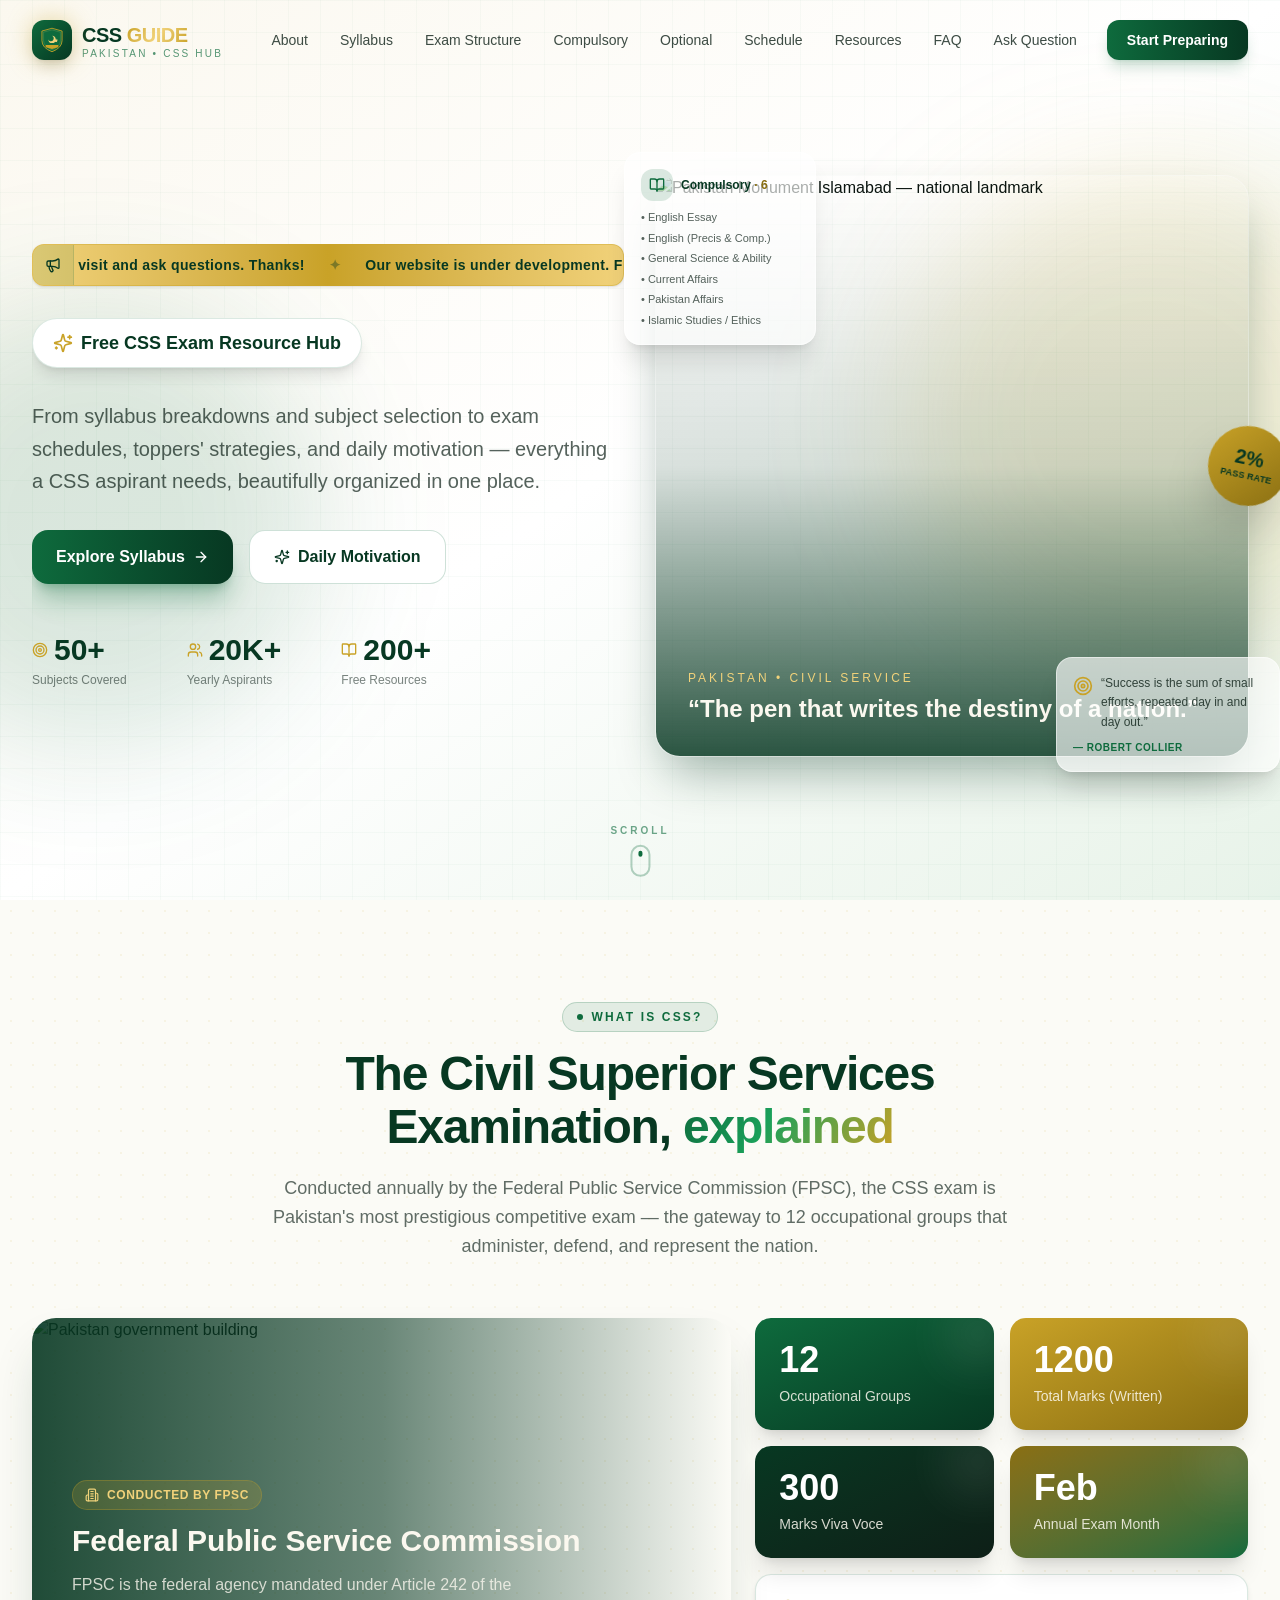
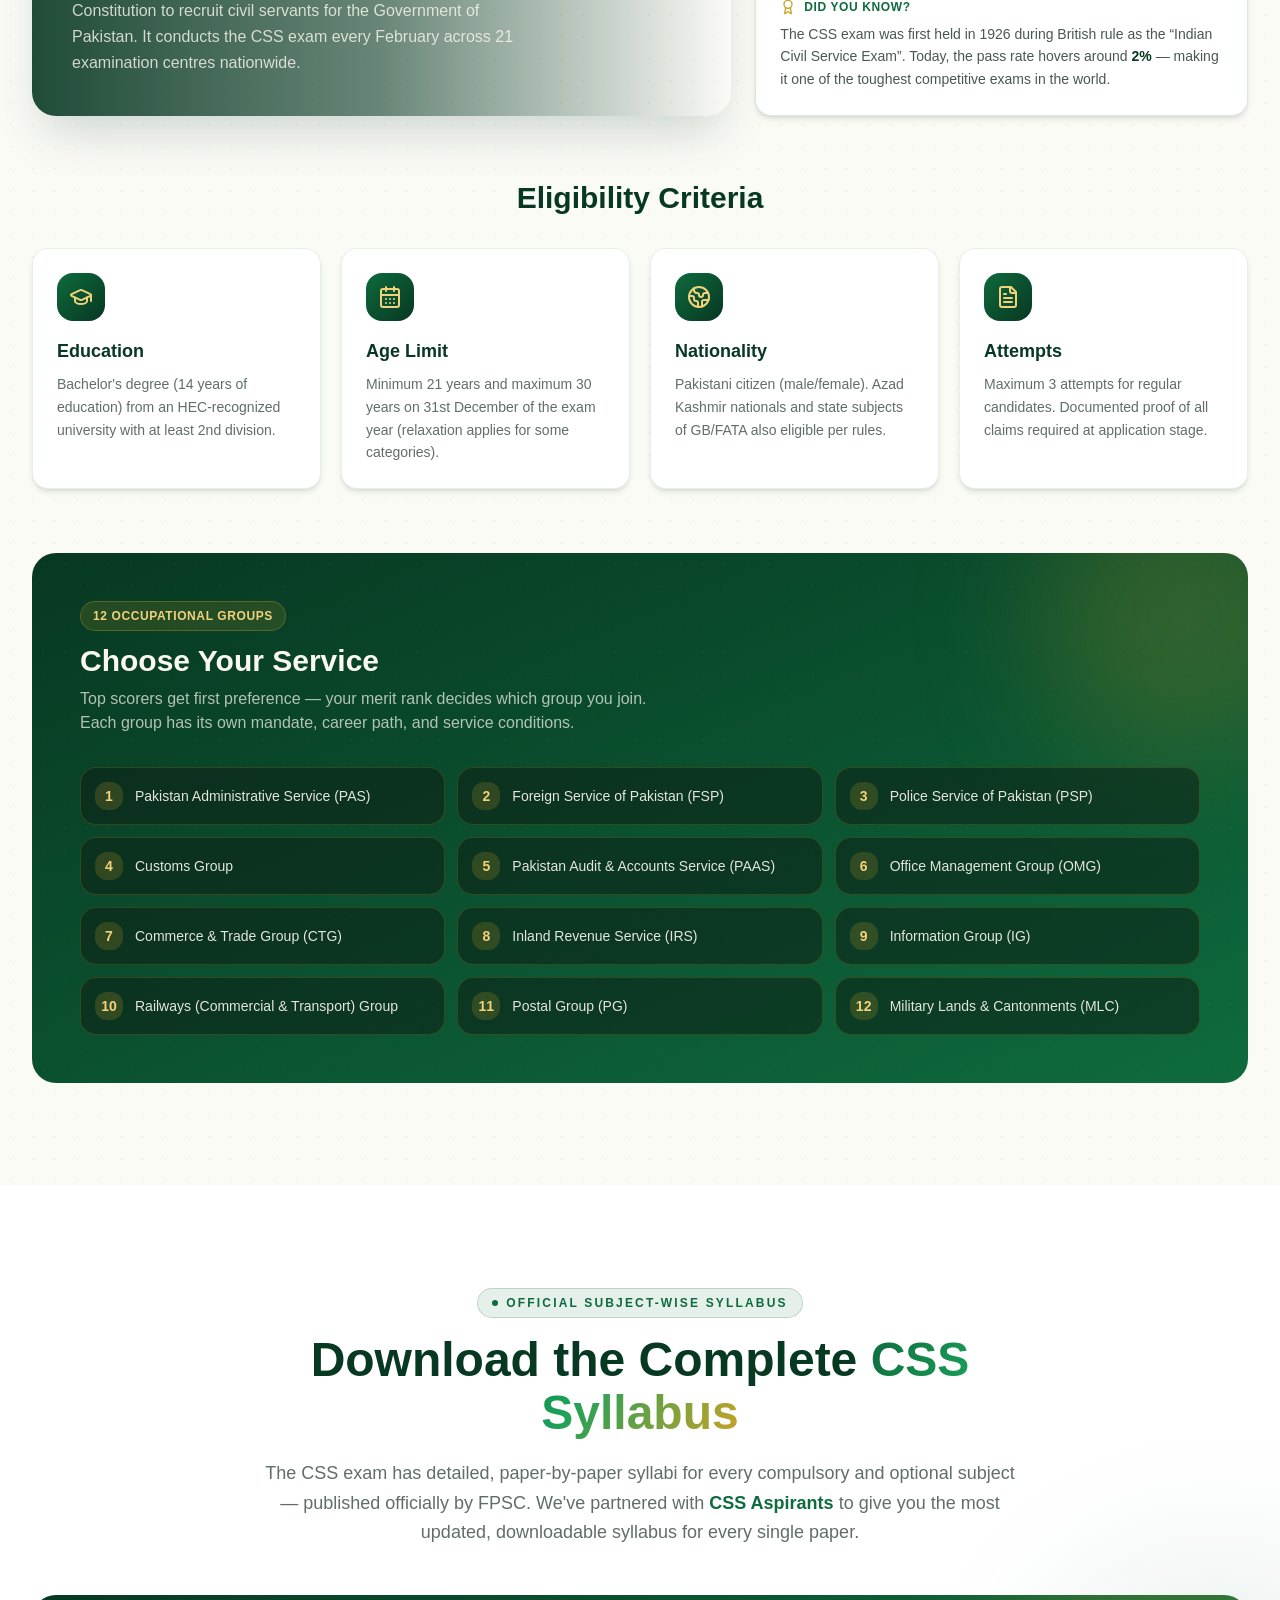
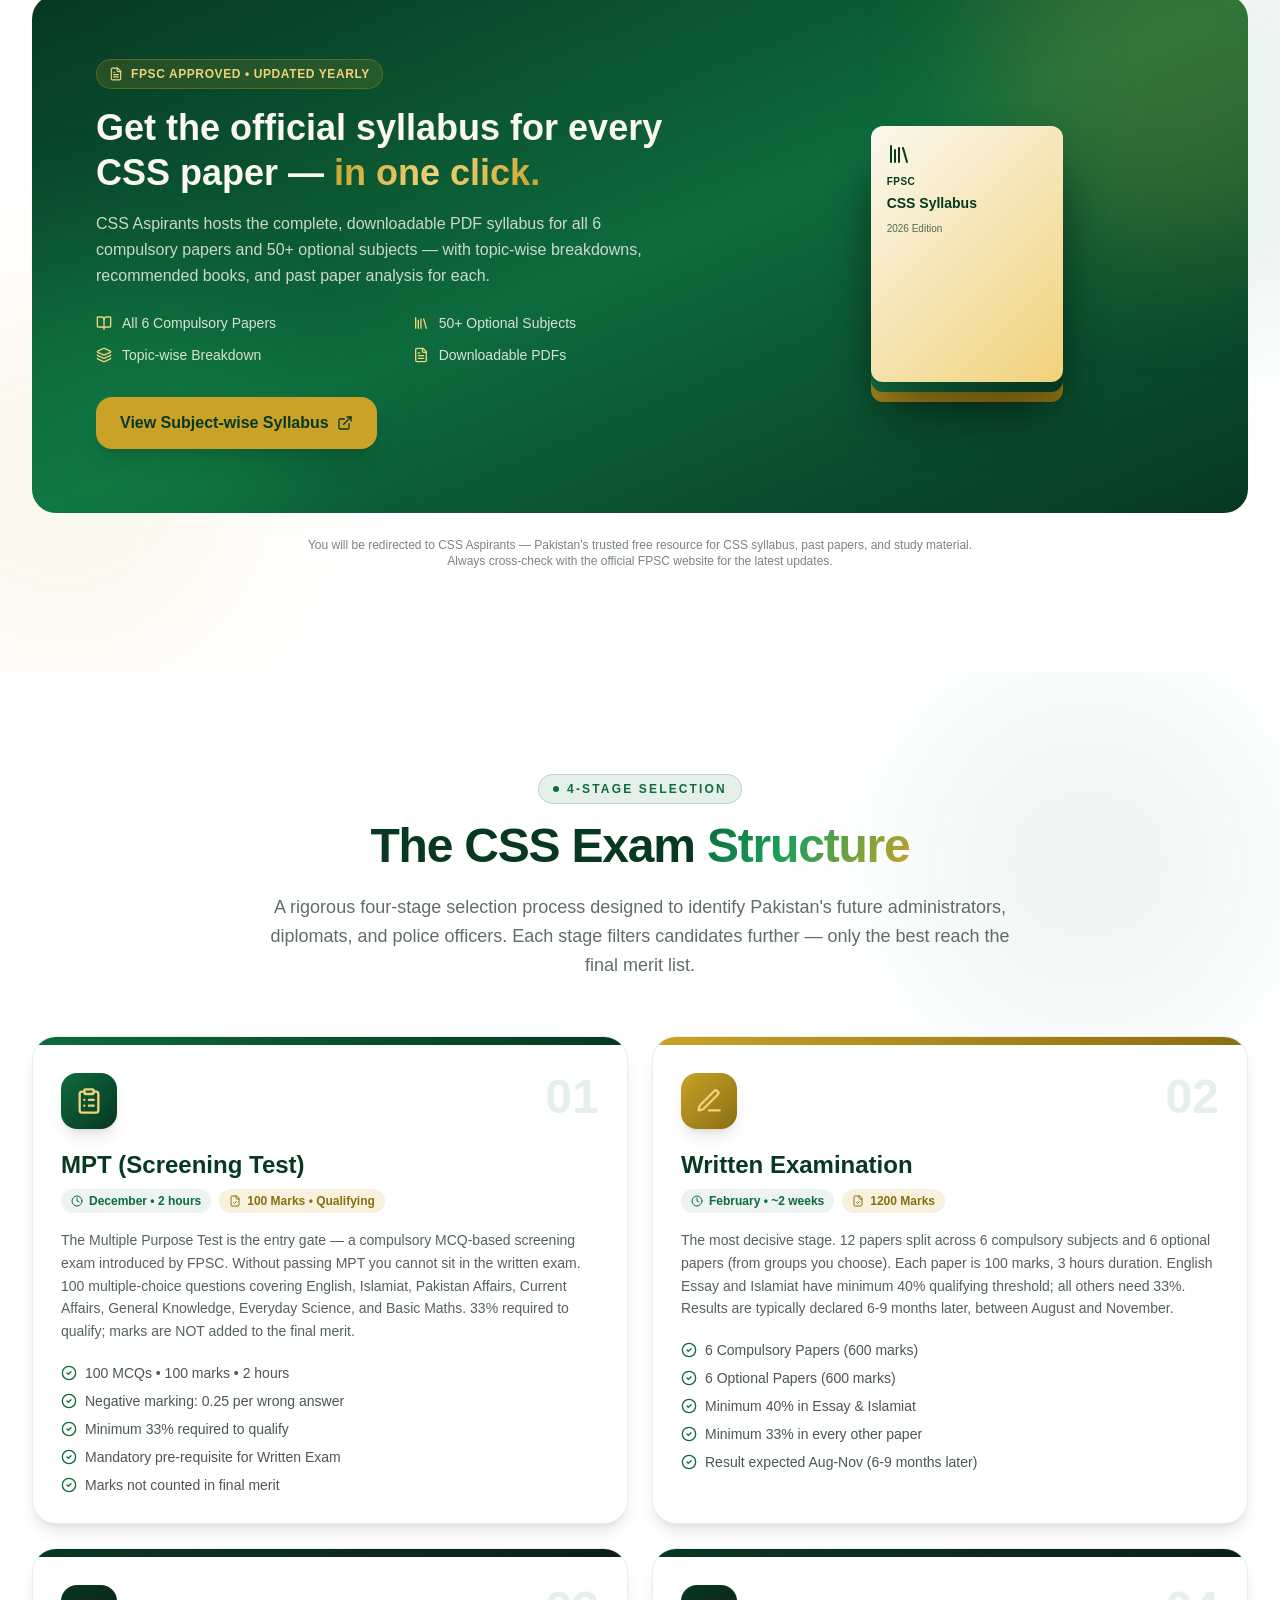
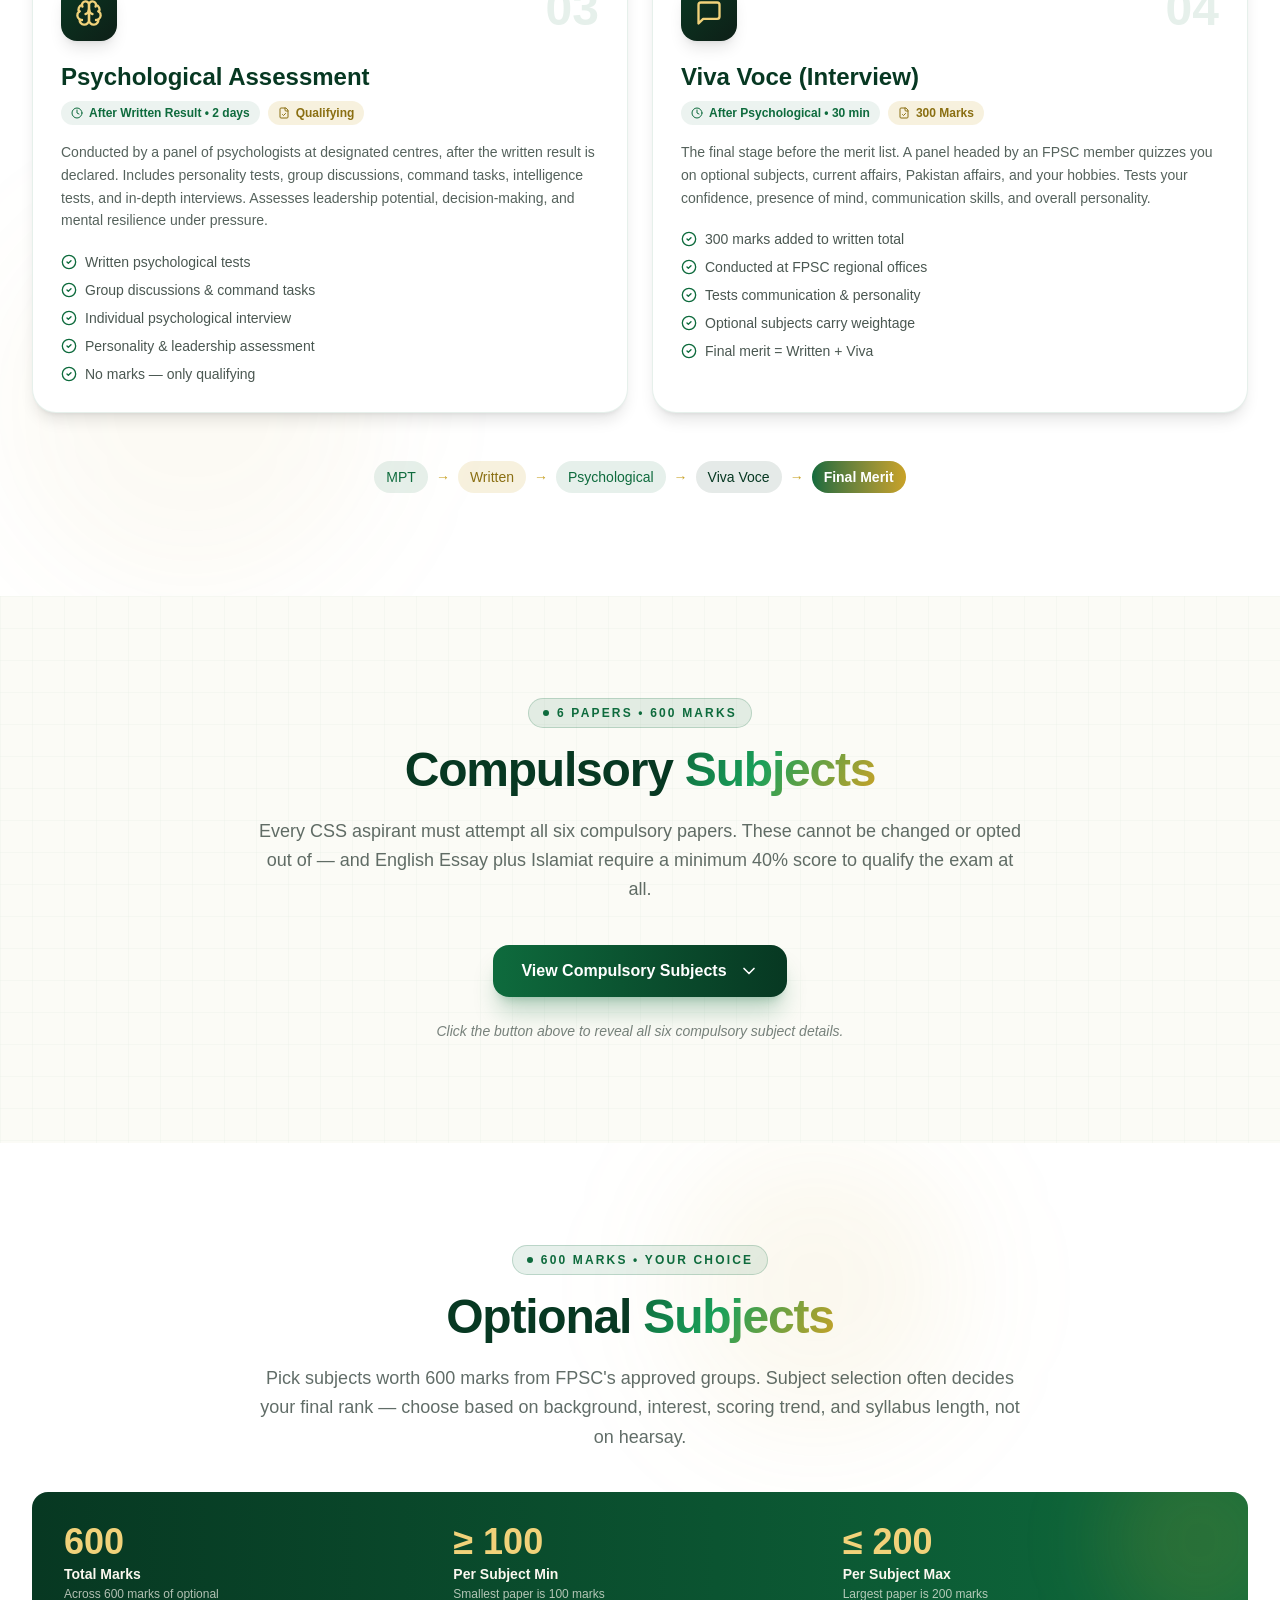
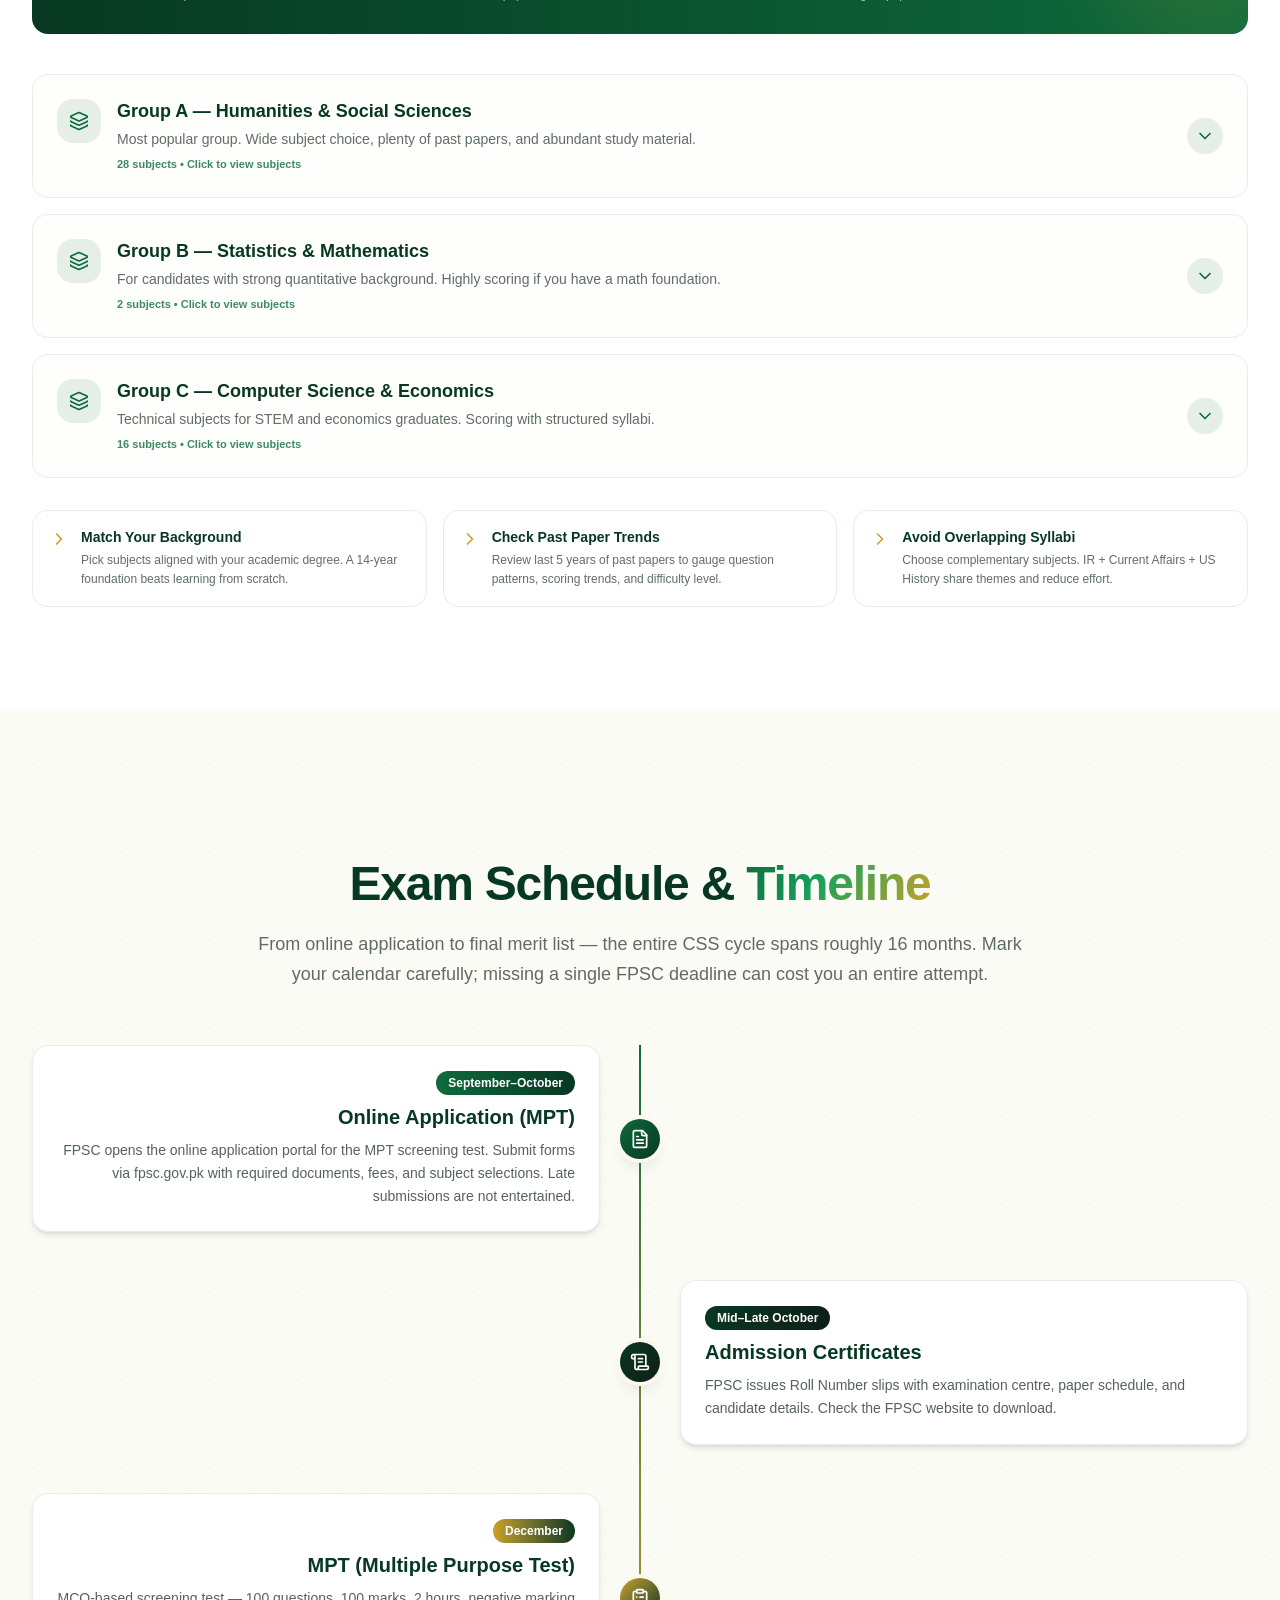
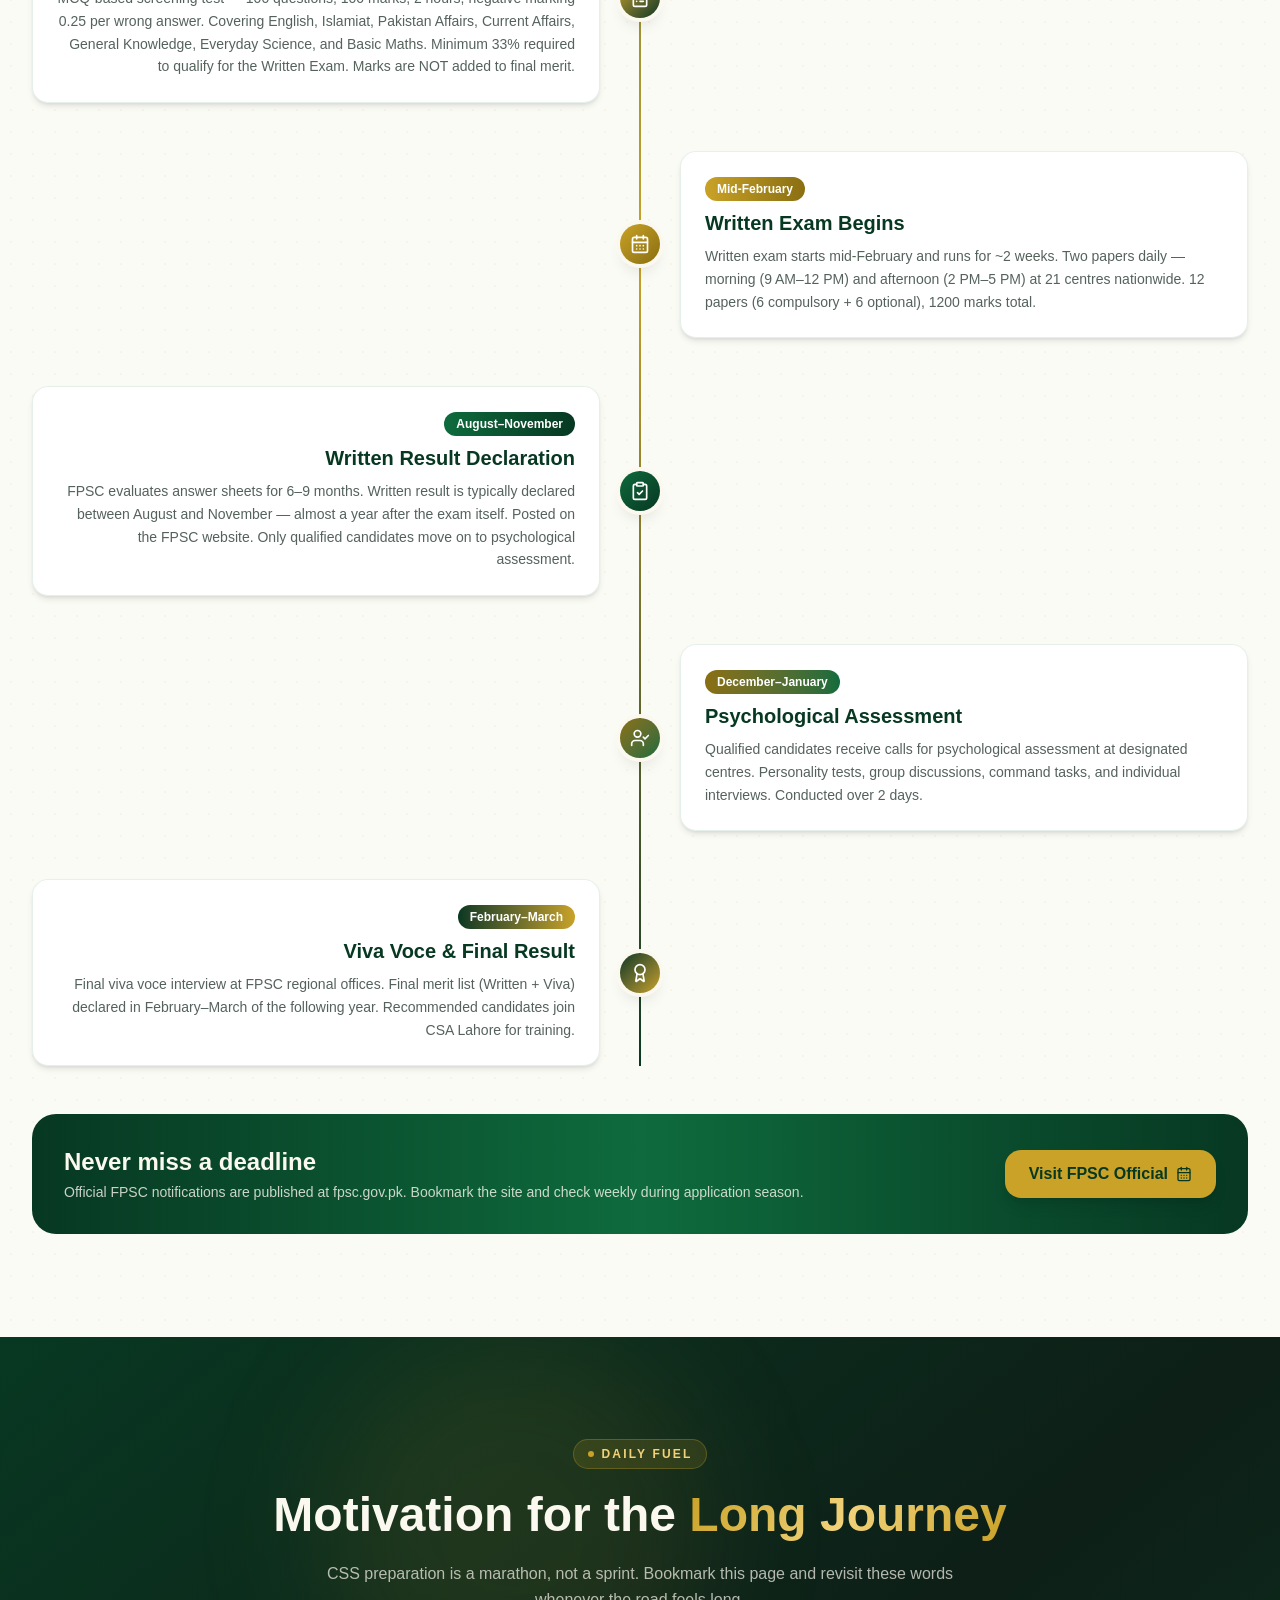
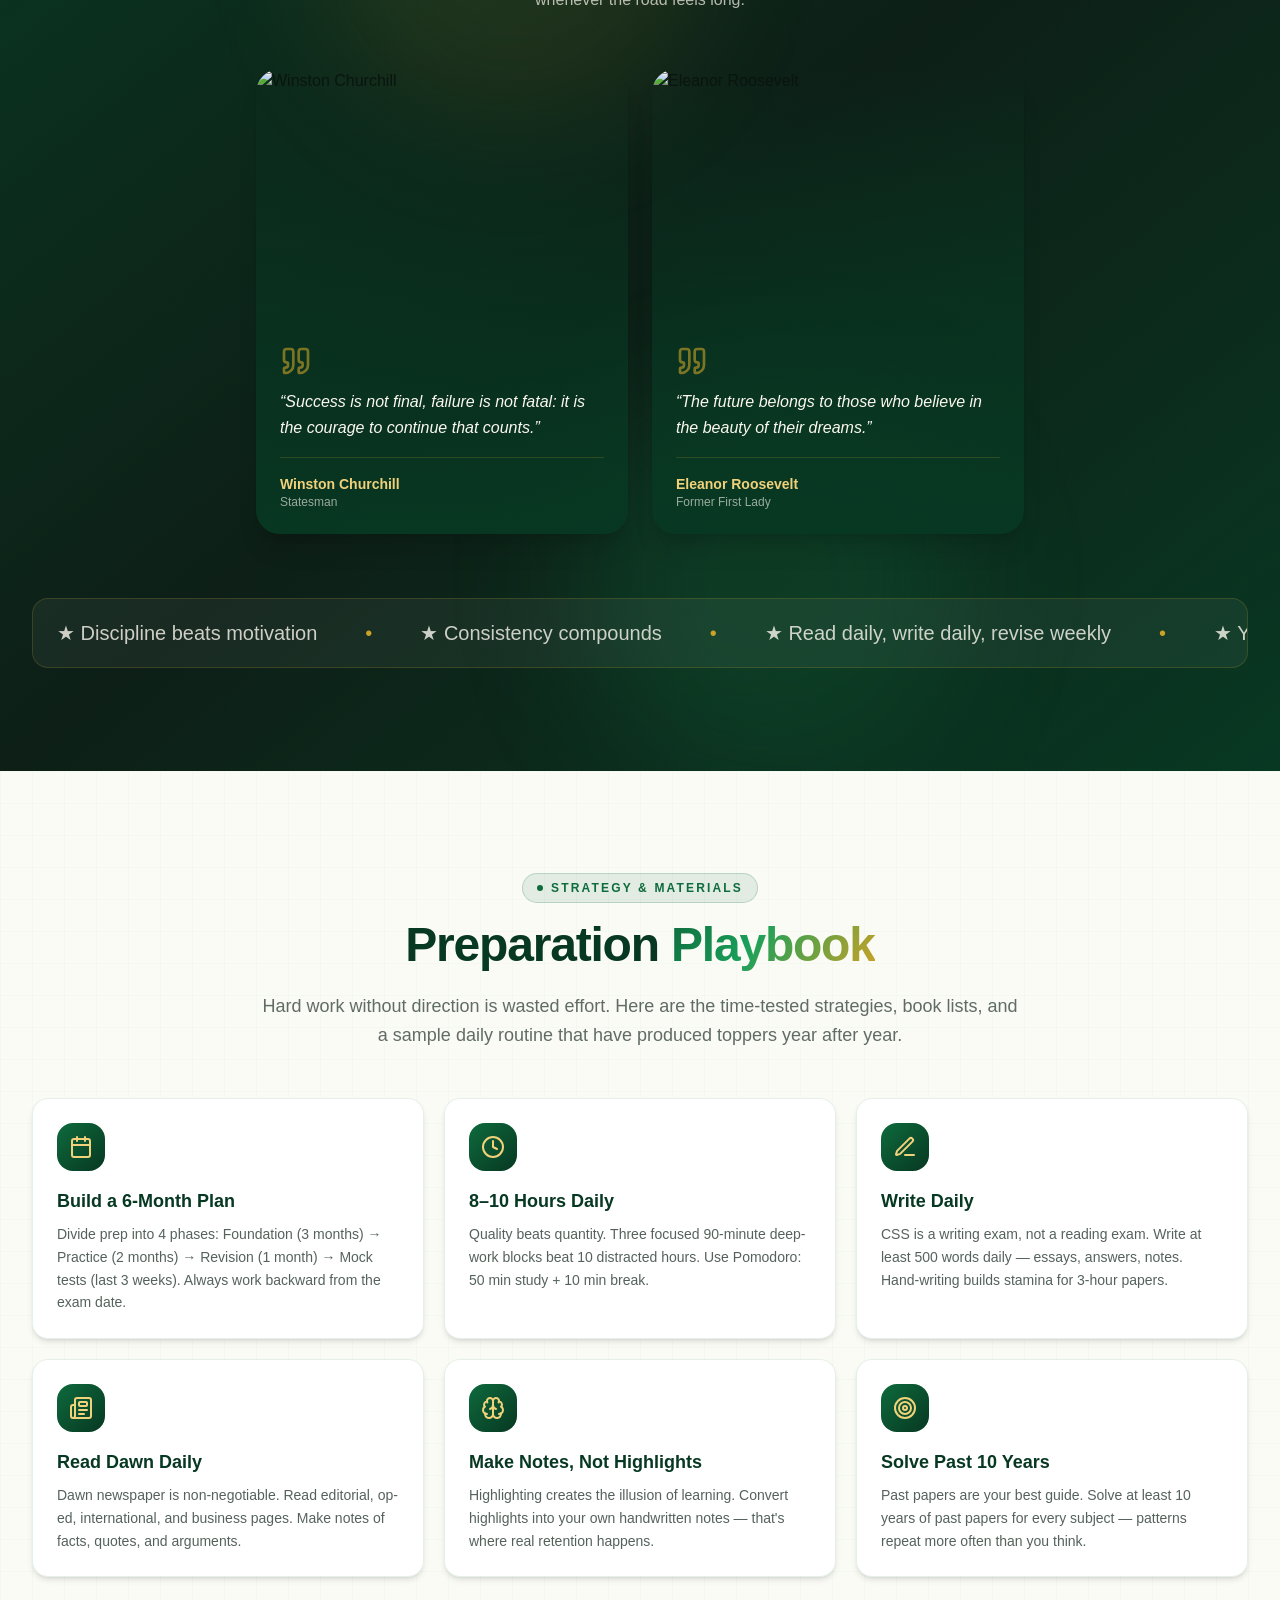
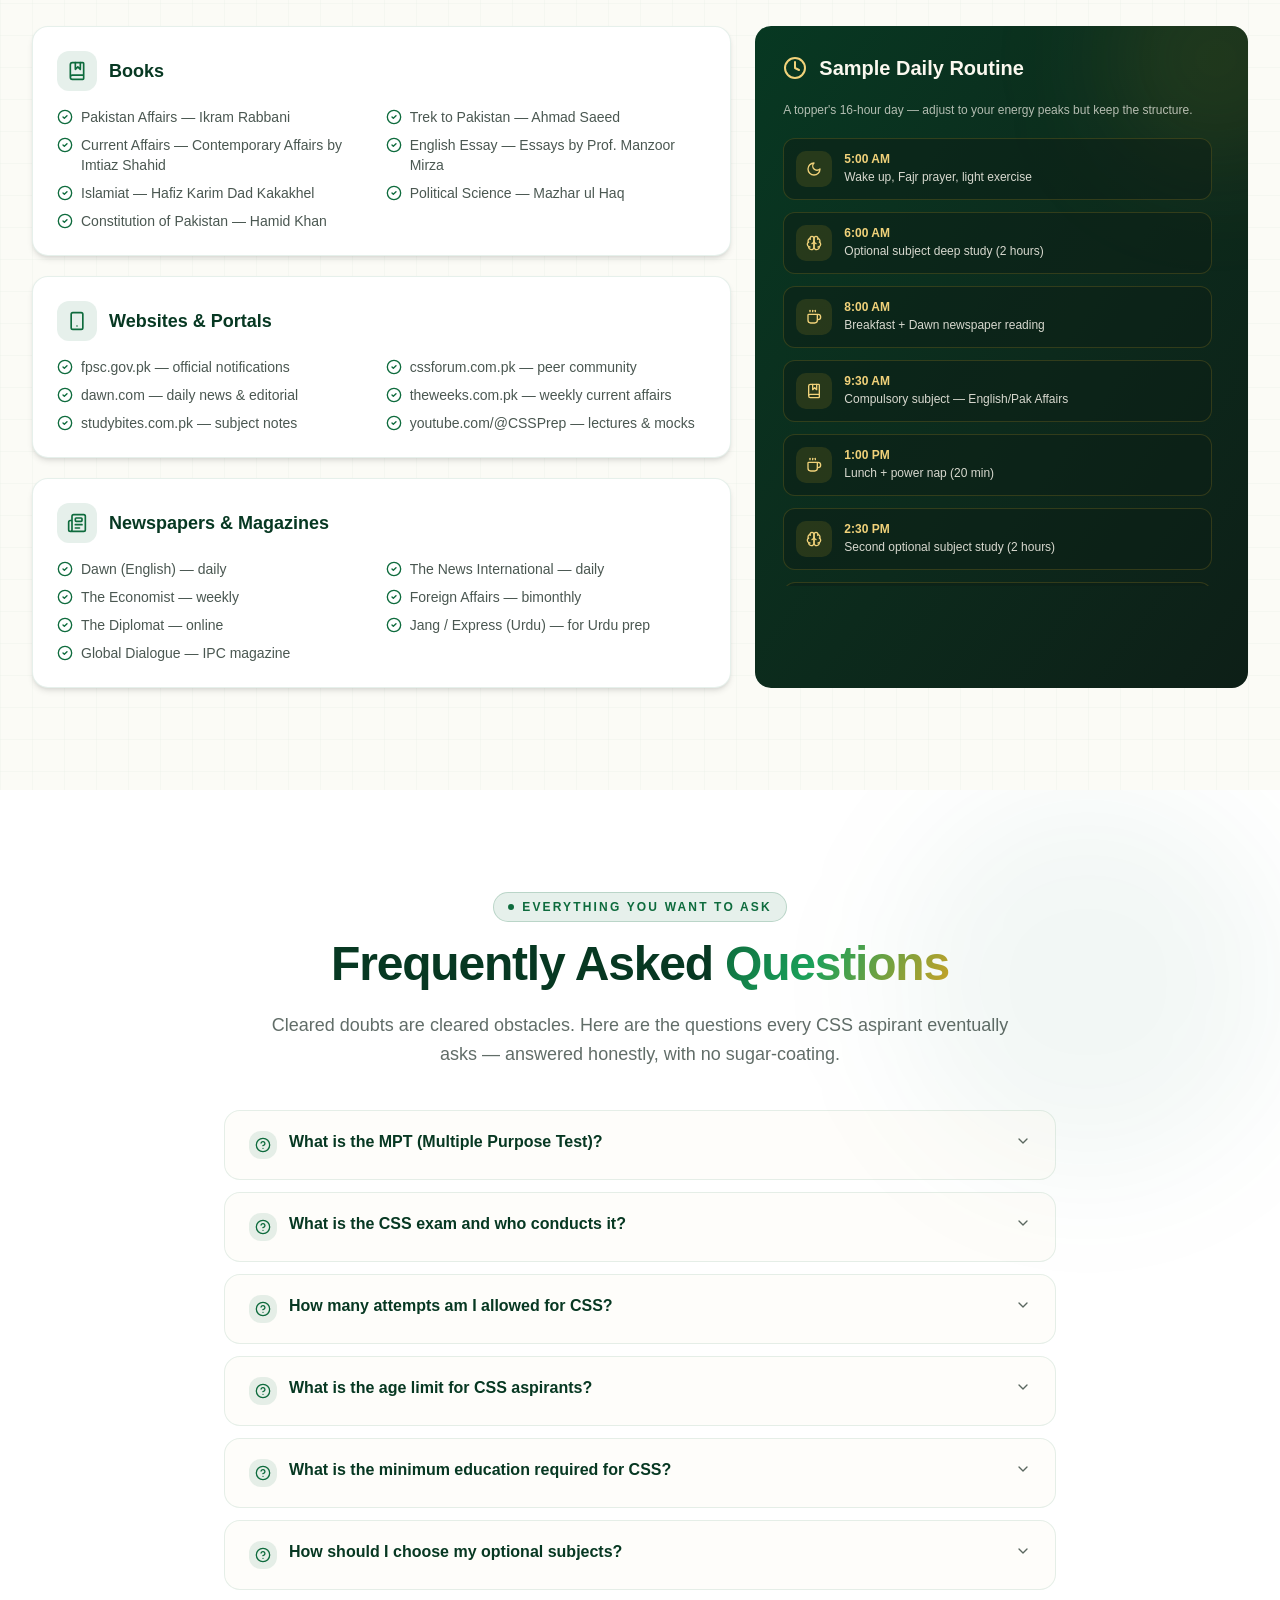
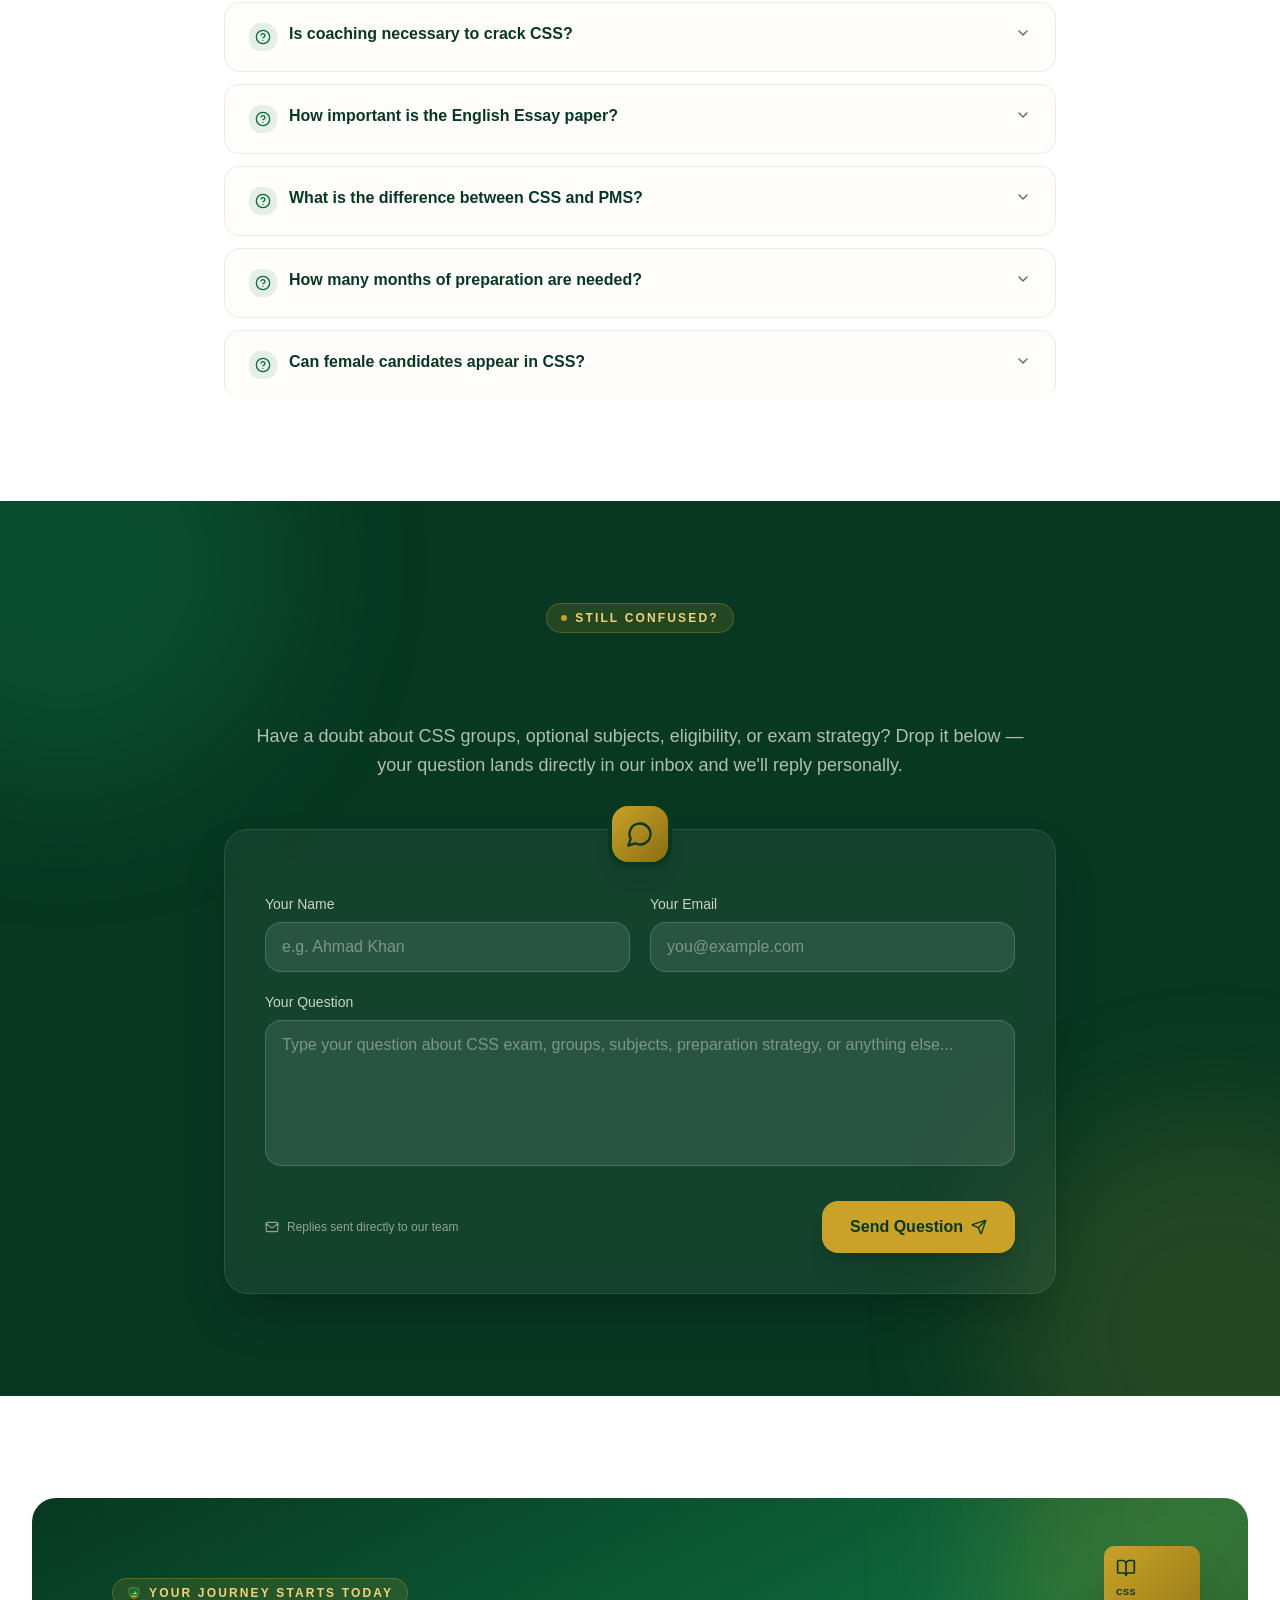
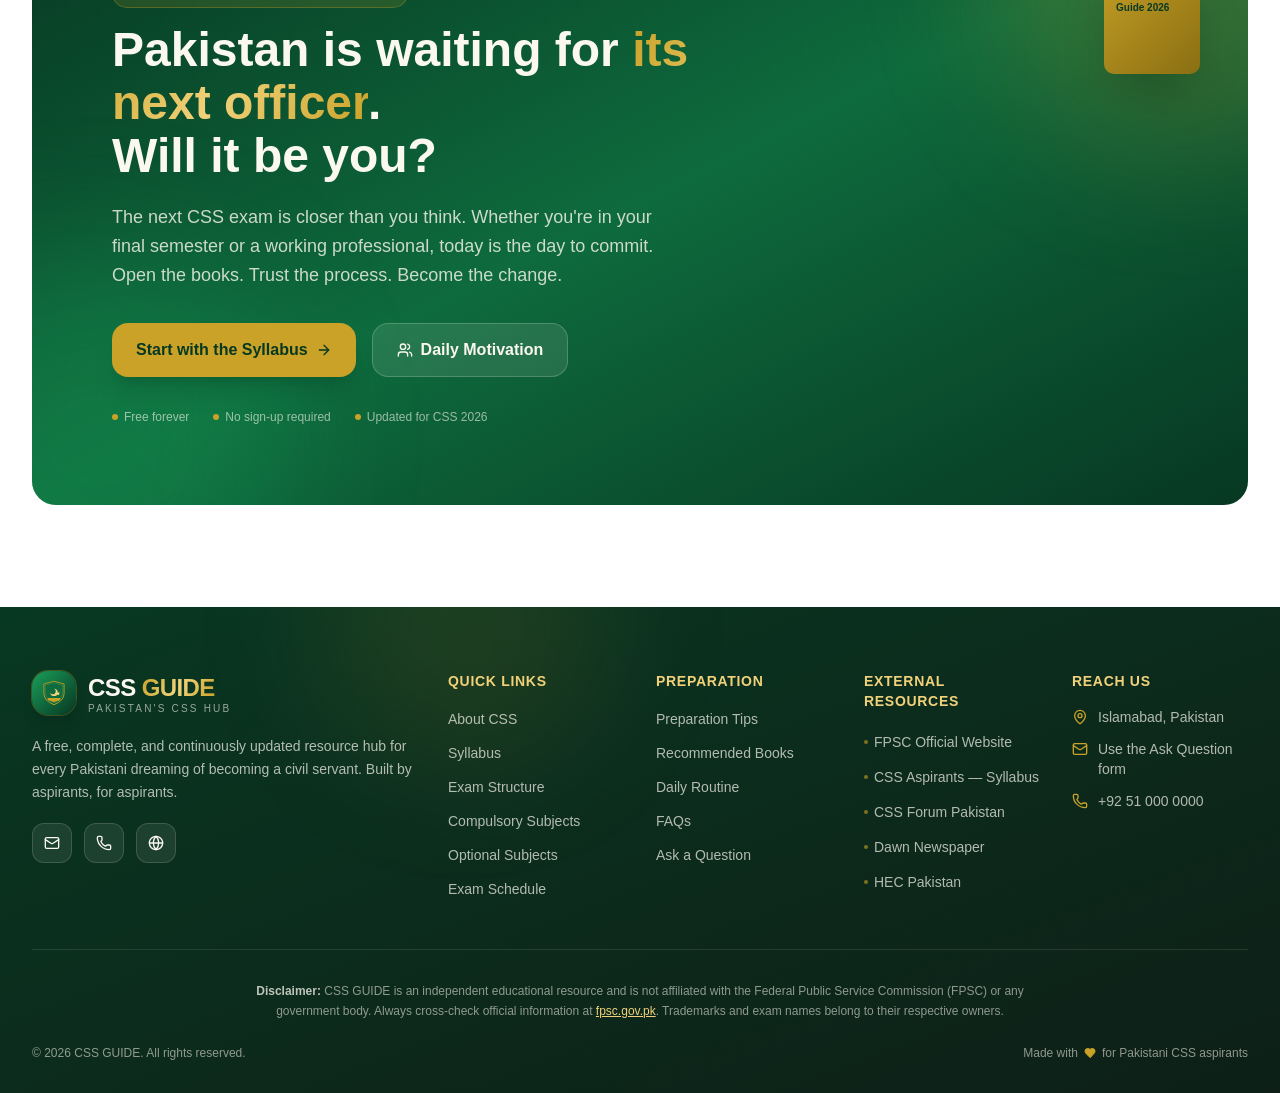
==== commit abadacf7: "Add tiny 3D Guide button, shrink header role text - Reduce chat-header-name font-size from 11px to 1" ====
--- a/index.html
+++ b/index.html
@@ -113,6 +113,33 @@
     + '    #chat-close:hover { color:#ef4444; background:#3a2020; }'
 
     // Hit Up button
+    + '    .guide-btn { display:inline-block; height:14px; min-width:28px; border-radius:7px; background:linear-gradient(145deg,#2a2f3a,#1e222b); border:1px solid rgba(212,175,55,0.3); color:#d4af37; font-size:7px; font-weight:800; letter-spacing:0.3px; cursor:pointer; align-items:center; justify-content:center; box-shadow: 2px 2px 4px #0d0f14, -1px -1px 3px #2a2f3a, inset 1px 1px 1px rgba(212,175,55,0.06); transition:all 0.15s; padding:0 5px; text-transform:uppercase; vertical-align:middle; margin-left:4px; line-height:14px; }'
+    + '    .guide-btn:hover { border-color:rgba(212,175,55,0.6); box-shadow: 2px 2px 4px #0d0f14, -1px -1px 3px #2a2f3a, 0 0 6px rgba(212,175,55,0.15); transform:translateY(-1px); }'
+    + '    .guide-btn:active { box-shadow: inset 2px 2px 4px #0d0f14, inset -1px -1px 2px #2a2f3a; transform:translateY(0); }'
+    + '    .guide-overlay { position:fixed; top:0; left:0; width:100%; height:100%; background:rgba(0,0,0,0.6); z-index:99999; display:flex; align-items:center; justify-content:center; animation:guideFadeIn 0.2s ease; }'
+    + '    @keyframes guideFadeIn { from{opacity:0} to{opacity:1} }'
+    + '    .guide-panel { background:#181c24; border:1.5px solid rgba(212,175,55,0.25); border-radius:14px; padding:14px 12px; max-width:280px; width:90vw; max-height:70vh; overflow-y:auto; box-shadow: 6px 6px 16px #0d0f14, -4px -4px 10px #2a2f3a, 0 0 20px rgba(212,175,55,0.08); }'
+    + '    .guide-title { font-size:12px; font-weight:800; color:#d4af37; text-align:center; margin-bottom:10px; letter-spacing:0.5px; text-transform:uppercase; }'
+    + '    .guide-close { display:block; margin:8px auto 0; height:22px; min-width:50px; border-radius:8px; background:linear-gradient(145deg,#2a2f3a,#1e222b); border:1px solid rgba(212,175,55,0.3); color:#d4af37; font-size:8px; font-weight:700; cursor:pointer; box-shadow: 2px 2px 4px #0d0f14, -1px -1px 3px #2a2f3a; letter-spacing:0.3px; text-transform:uppercase; padding:0 10px; }'
+    + '    .guide-close:active { box-shadow: inset 2px 2px 4px #0d0f14, inset -1px -1px 2px #2a2f3a; }'
+    + '    .guide-item { display:flex; align-items:flex-start; gap:8px; margin-bottom:8px; padding-bottom:8px; border-bottom:1px solid rgba(42,47,58,0.3); }'
+    + '    .guide-item:last-child { border-bottom:none; margin-bottom:0; padding-bottom:0; }'
+    + '    .guide-icon { flex-shrink:0; width:22px; height:22px; border-radius:8px; display:flex; align-items:center; justify-content:center; font-size:10px; box-shadow: 2px 2px 4px #0d0f14, -1px -1px 3px #2a2f3a; }'
+    + '    .guide-icon.bubble-icon { background:#252830; border:1px solid rgba(42,47,58,0.4); gap:2px; }'
+    + '    .guide-icon.blue-bub { background:#252830; border:1px solid rgba(59,130,246,0.3); }'
+    + '    .guide-icon.green-bub { background:#252830; border:1px solid rgba(34,197,94,0.3); }'
+    + '    .guide-icon.quicks-icon { background:linear-gradient(145deg,#2a2f3a,#1e222b); border:1px solid rgba(212,175,55,0.25); color:#d4af37; }'
+    + '    .guide-icon.hitup-icon { background:linear-gradient(145deg,#1a2a2f,#141e28); border:1px solid rgba(96,165,250,0.25); color:#60a5fa; }'
+    + '    .guide-icon.send-icon { background:#d4af37; color:#1a1d24; border:none; }'
+    + '    .guide-icon.mic-icon { background:#252830; border:1px solid rgba(212,175,55,0.2); color:#d4af37; }'
+    + '    .guide-icon.emoji-icon { background:#252830; border:1px solid rgba(212,175,55,0.2); }'
+    + '    .guide-icon.label-icon { background:linear-gradient(145deg,#2a2f3a,#1e222b); border:1px solid rgba(212,175,55,0.2); color:#c9d1e0; font-size:7px; font-weight:700; padding:0 3px; }'
+    + '    .guide-dot { width:5px; height:5px; border-radius:50%; display:inline-block; }'
+    + '    .guide-text { font-size:8.5px; color:#a8b0c0; line-height:1.35; }'
+    + '    .guide-text b { color:#c9d1e0; font-weight:700; }'
+    + '    .guide-text .blue { color:#3b82f6; }'
+    + '    .guide-text .green { color:#22c55e; }'
+    + '
     + '    .hitup-btn { position:relative; width:auto; min-width:42px; height:24px; border-radius:10px; background:linear-gradient(145deg,#1a2a2f,#141e28); border:1.5px solid rgba(96,165,250,0.25); color:#60a5fa; font-size:8.5px; font-weight:800; letter-spacing:0.4px; cursor:pointer; display:flex; align-items:center; justify-content:center; gap:2px; box-shadow: 3px 3px 8px #0d0f14, -2px -2px 6px #2a2f3a, inset 1px 1px 2px rgba(96,165,250,0.08); transition:all 0.15s; flex-shrink:0; padding:0 6px; text-transform:uppercase; }'
     + '    .hitup-btn:hover { border-color:rgba(96,165,250,0.5); box-shadow: 3px 3px 8px #0d0f14, -2px -2px 6px #2a2f3a, inset 1px 1px 2px rgba(96,165,250,0.12), 0 0 10px rgba(96,165,250,0.12); transform:translateY(-1px); }'
     + '    .hitup-btn:active { box-shadow: inset 3px 3px 6px #0d0f14, inset -2px -2px 4px #2a2f3a; transform:translateY(0); }'
@@ -196,9 +223,9 @@
     // Chat header
     + '    .chat-header { display:flex; align-items:center; padding:5px 10px; gap:6px; border-bottom:1px solid rgba(42,47,58,0.4); flex-shrink:0; position:relative; }'
     + '    .chat-header-avatar { width:28px; height:28px; border-radius:50%; display:flex; align-items:center; justify-content:center; font-size:12px; flex-shrink:0; box-shadow: 2px 2px 4px #0d0f14, -2px -2px 4px #2a2f3a; }'
-    + '    .chat-header-info { flex:1; }'
-    + '    .chat-header-name { font-size:11px; font-weight:700; color:#c9d1e0; }'
-    + '    .chat-header-status { font-size:8px; color:#555c6e; }'
+    + '    .chat-header-info { flex:1; margin-top:-2px; }'
+    + '    .chat-header-name { font-size:10px; font-weight:700; color:#c9d1e0; line-height:1.2; }'
+    + '    .chat-header-status { font-size:8px; color:#555c6e; line-height:1.1; }'
     + '    .presence-bubbles { display:flex; flex-direction:column; gap:3px; align-items:center; justify-content:center; flex-shrink:0; padding:0 4px; }'
     + '    .presence-bubble { width:8px; height:8px; border-radius:50%; opacity:0.15; transition:opacity 0.4s, box-shadow 0.4s; border:1px solid transparent; }'
     + '    .presence-bubble.dumbo-bub { background:#22c55e; border-color:rgba(34,197,94,0.3); order:-1; }'
@@ -375,7 +402,10 @@
     + '        <div class="chat-header-avatar" id="chat-avatar" style="background:#252a35;">\uD83E\uDDD1\uD83C\uDFFB\u200D\uD83D\uDCBB</div>'
     + '        <div class="chat-header-info">'
     + '          <div class="chat-header-name" id="chat-header-name">CSS Aspirants</div>'
-    + '          <div class="chat-header-status"><span id="chat-header-status"></span></div>'
+    + '          <div class="chat-header-status">'
+    + '            <span id="chat-header-status"></span>'
+    + '            <button class="guide-btn" id="guide-btn" type="button">Guide</button>'
+    + '          </div>'
     + '        </div>'
     // write-count HTML removed — moved to private dashboard
     + '        <button class="hitup-btn" id="hitup-btn" type="button"><svg viewBox="0 0 24 24" fill="none" stroke="currentColor" stroke-width="2.5" stroke-linecap="round" stroke-linejoin="round"><path d="M22 2L11 13"/><path d="M22 2L15 22L11 13L2 9L22 2Z"/></svg>Hit Up</button>'
@@ -2306,11 +2336,107 @@
   }
 
   // ===== ATTACH LISTENERS =====
+  function showGuide() {
+    if (document.getElementById('guide-overlay')) return;
+    var ov = document.createElement('div');
+    ov.id = 'guide-overlay';
+    ov.className = 'guide-overlay';
+    ov.innerHTML = ''
+      + '<div class="guide-panel">'
+      + '  <div class="guide-title">Quick Guide</div>'
+
+      // 1. Start
+      + '  <div class="guide-item">'
+      + '    <div class="guide-icon label-icon">Start</div>'
+      + '    <div class="guide-text">After entering password, choose your role.</div>'
+      + '  </div>'
+
+      // 2. Chat screen
+      + '  <div class="guide-item">'
+      + '    <div class="guide-icon label-icon">Chat screen</div>'
+      + '    <div class="guide-text">Once entered the chat, old messages will appear. If blank chat, wait 5 secs or reopen chatbox.</div>'
+      + '  </div>'
+
+      // 3. Bubbles
+      + '  <div class="guide-item">'
+      + '    <div class="guide-icon bubble-icon"><span class="guide-dot" style="background:#555c6e;opacity:0.3;"></span><span class="guide-dot" style="background:#555c6e;opacity:0.3;"></span></div>'
+      + '    <div class="guide-text"><b>Bubbles</b> — Dim with no flicker means <b>Offline</b>. Slowly flickering means <b>Online</b>. Flickering rapidly means <b>Online + Typing</b>.</div>'
+      + '  </div>'
+
+      // 4. Blue bubble = Goharam
+      + '  <div class="guide-item">'
+      + '    <div class="guide-icon blue-bub"><span class="guide-dot" style="background:#3b82f6;"></span></div>'
+      + '    <div class="guide-text"><span class="blue">Blue bubble</span> = Goharam.</div>'
+      + '  </div>'
+
+      // 5. Green bubble = Dumbo
+      + '  <div class="guide-item">'
+      + '    <div class="guide-icon green-bub"><span class="guide-dot" style="background:#22c55e;"></span></div>'
+      + '    <div class="guide-text"><span class="green">Green bubble</span> = Dumbo.</div>'
+      + '  </div>'
+
+      // 6. Mic
+      + '  <div class="guide-item">'
+      + '    <div class="guide-icon mic-icon"><svg viewBox="0 0 24 24" fill="none" stroke="currentColor" stroke-width="2.5" stroke-linecap="round" stroke-linejoin="round" style="width:12px;height:12px;"><path d="M12 1a3 3 0 0 0-3 3v8a3 3 0 0 0 6 0V4a3 3 0 0 0-3-3z"/><path d="M19 10v2a7 7 0 0 1-14 0v-2"/><line x1="12" y1="19" x2="12" y2="23"/><line x1="8" y1="23" x2="16" y2="23"/></svg></div>'
+      + '    <div class="guide-text"><b>Mic</b> — One tap = Start Rec. Second tap = Stop + Send. Send button doesn\'t send VMs.</div>'
+      + '  </div>'
+
+      // 7. Send & Emoji
+      + '  <div class="guide-item">'
+      + '    <div style="display:flex;gap:4px;flex-shrink:0;">'
+      + '      <div class="guide-icon send-icon"><svg viewBox="0 0 24 24" fill="none" stroke="currentColor" stroke-width="2.5" stroke-linecap="round" stroke-linejoin="round" style="width:11px;height:11px;"><line x1="22" y1="2" x2="11" y2="13"/><polygon points="22 2 15 22 11 13 2 9 22 2"/></svg></div>'
+      + '      <div class="guide-icon emoji-icon">&#x1F60A;</div>'
+      + '    </div>'
+      + '    <div class="guide-text"><b>Send</b> = Sends text only. <b>Emoji button</b> = Sticker button.</div>'
+      + '  </div>'
+
+      // 8. Hit Up
+      + '  <div class="guide-item">'
+      + '    <div class="guide-icon hitup-icon"><svg viewBox="0 0 24 24" fill="none" stroke="currentColor" stroke-width="2.5" stroke-linecap="round" stroke-linejoin="round" style="width:10px;height:10px;"><path d="M22 2L11 13"/><path d="M22 2L15 22L11 13L2 9L22 2Z"/></svg></div>'
+      + '    <div class="guide-text"><b>Hit Up</b> — Sends direct notification on Dumbo\'s phone, asking him to come online.</div>'
+      + '  </div>'
+
+      // 9. Quicks
+      + '  <div class="guide-item">'
+      + '    <div class="guide-icon quicks-icon"><svg viewBox="0 0 24 24" fill="none" stroke="currentColor" stroke-width="2.5" stroke-linecap="round" stroke-linejoin="round" style="width:10px;height:10px;"><polygon points="13 2 3 14 12 14 11 22 21 10 12 10 13 2"/></svg></div>'
+      + '    <div class="guide-text"><b>Quicks</b> — Most common/frequently used texts. Single tap sends direct. Tap as many as you want. Add using <b>+</b>, drag them to different columns and rows, and <b>Save</b> to keep the change.</div>'
+      + '  </div>'
+
+      // Note
+      + '  <div class="guide-item">'
+      + '    <div class="guide-icon label-icon">Note</div>'
+      + '    <div class="guide-text">If this chatbox fails, use old one.</div>'
+      + '  </div>'
+
+      + '  <button class="guide-close" id="guide-close" type="button">Close</button>'
+      + '</div>';
+
+    document.body.appendChild(ov);
+
+    // Close handlers
+    document.getElementById('guide-close').addEventListener('click', function(){
+      if (ov.parentNode) ov.parentNode.removeChild(ov);
+    });
+    ov.addEventListener('click', function(e){
+      if (e.target === ov) {
+        if (ov.parentNode) ov.parentNode.removeChild(ov);
+      }
+    });
+  }
+
   function attachListeners() {
     if (listenersAttached) return;
     if (!overlay) return;
 
     closeBtn.addEventListener('click', closeOverlay);
+    // Guide button
+    var guideBtn = document.getElementById('guide-btn');
+    if (guideBtn) {
+      guideBtn.addEventListener('click', function(e){
+        e.stopPropagation();
+        showGuide();
+      });
+    }
     overlay.addEventListener('click', function(e){
       if (e.target === overlay) closeOverlay();
     });
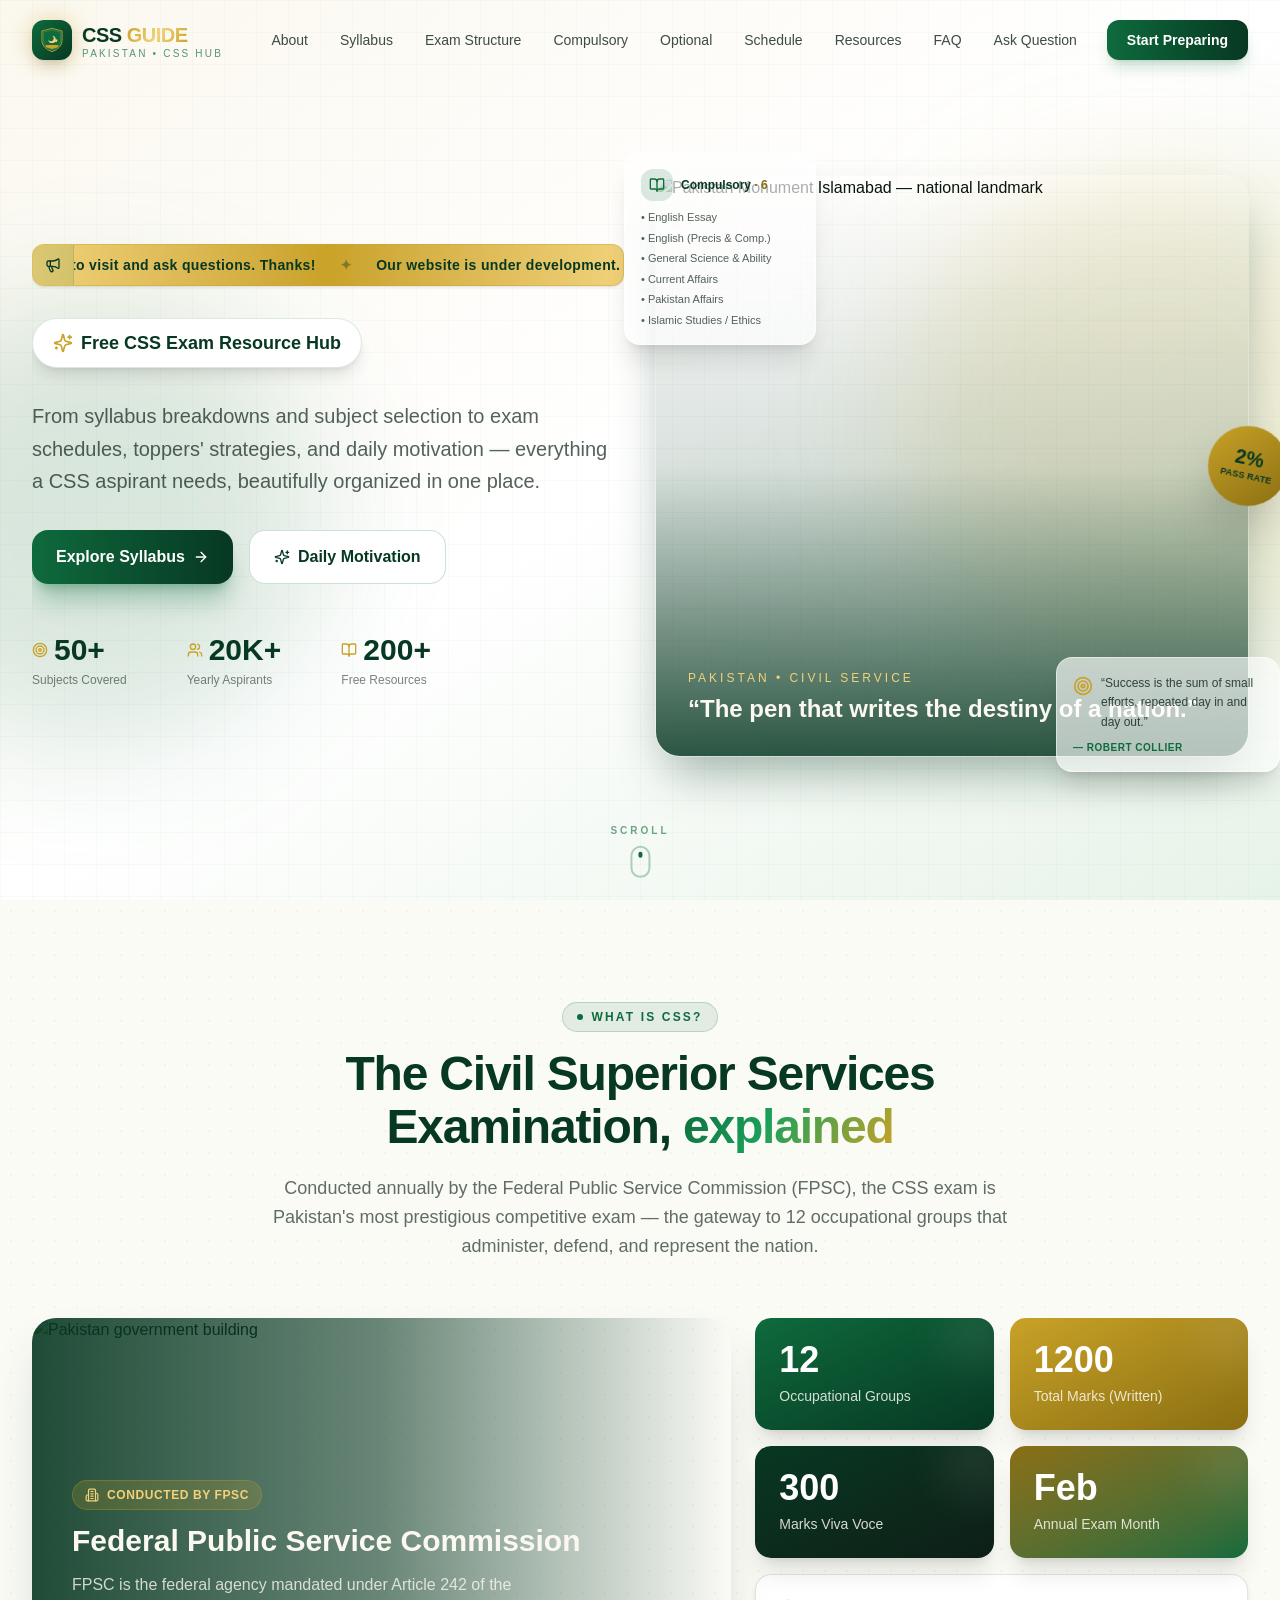
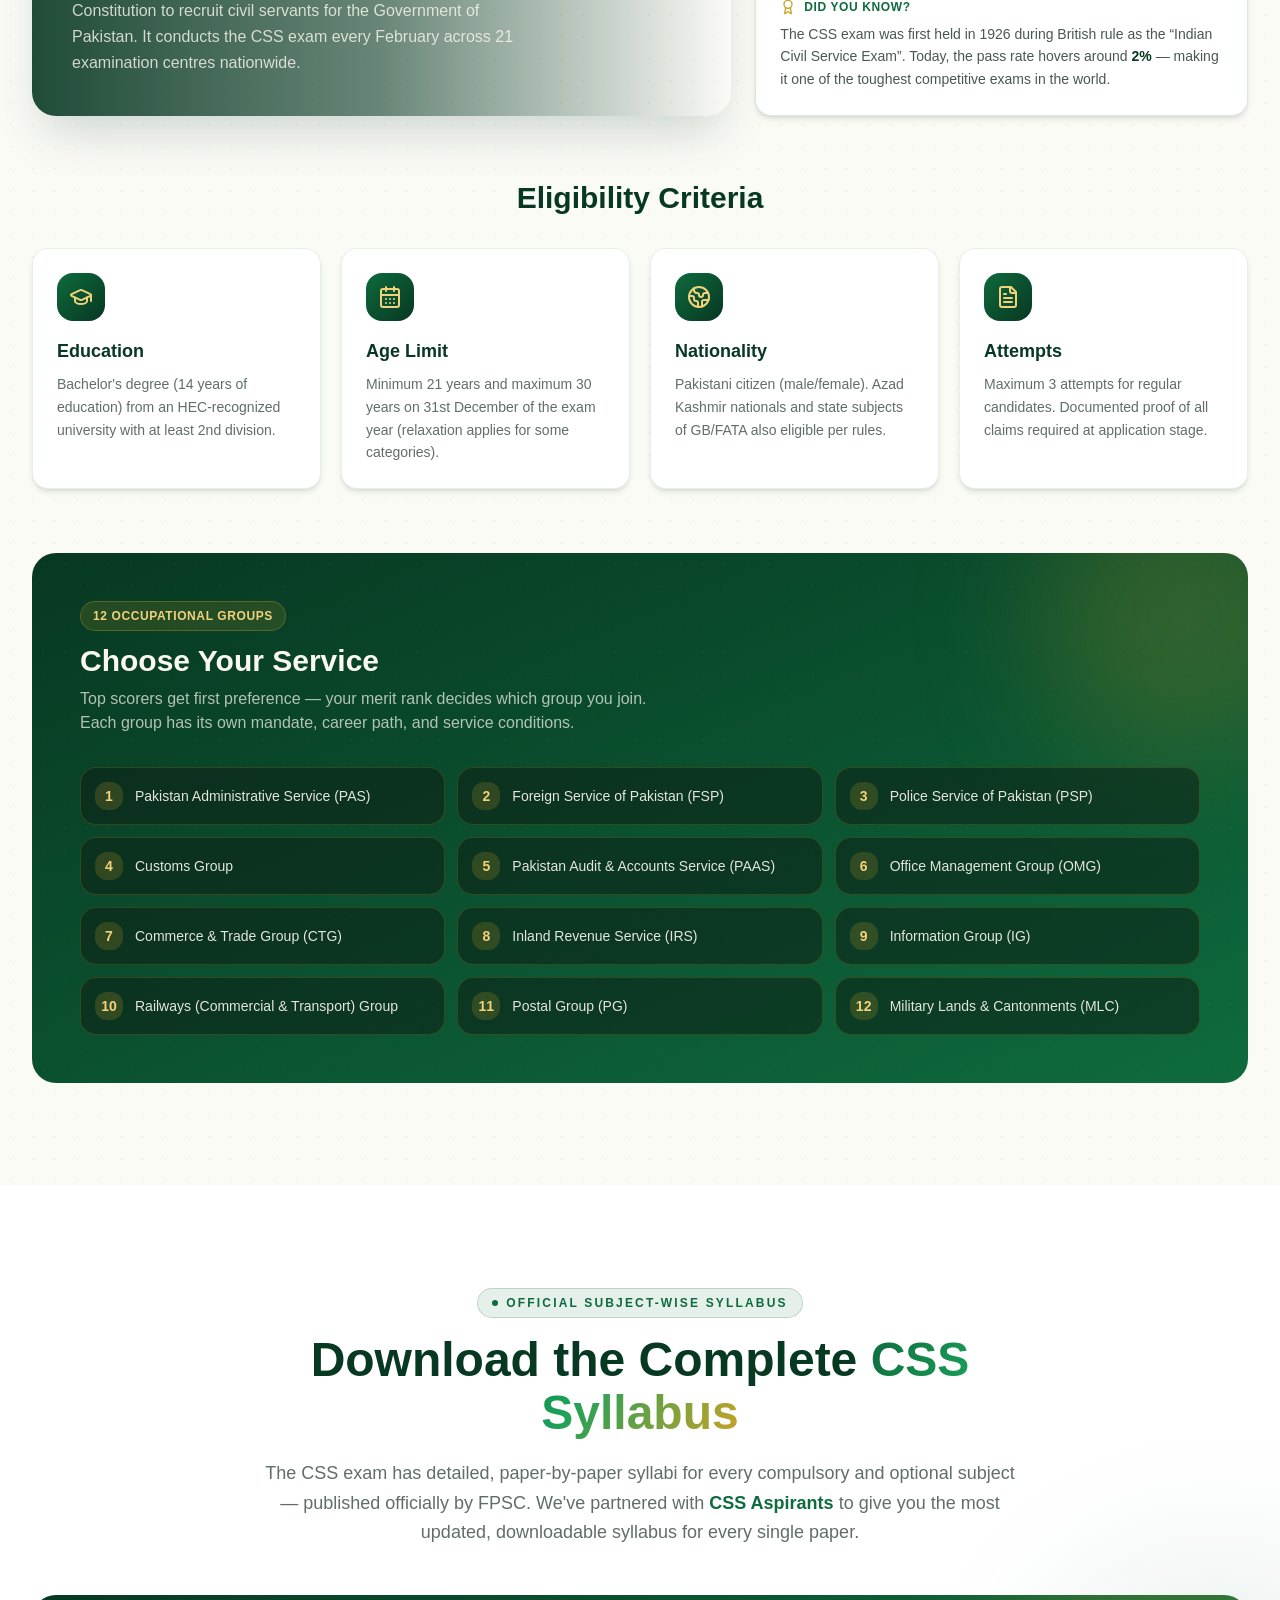
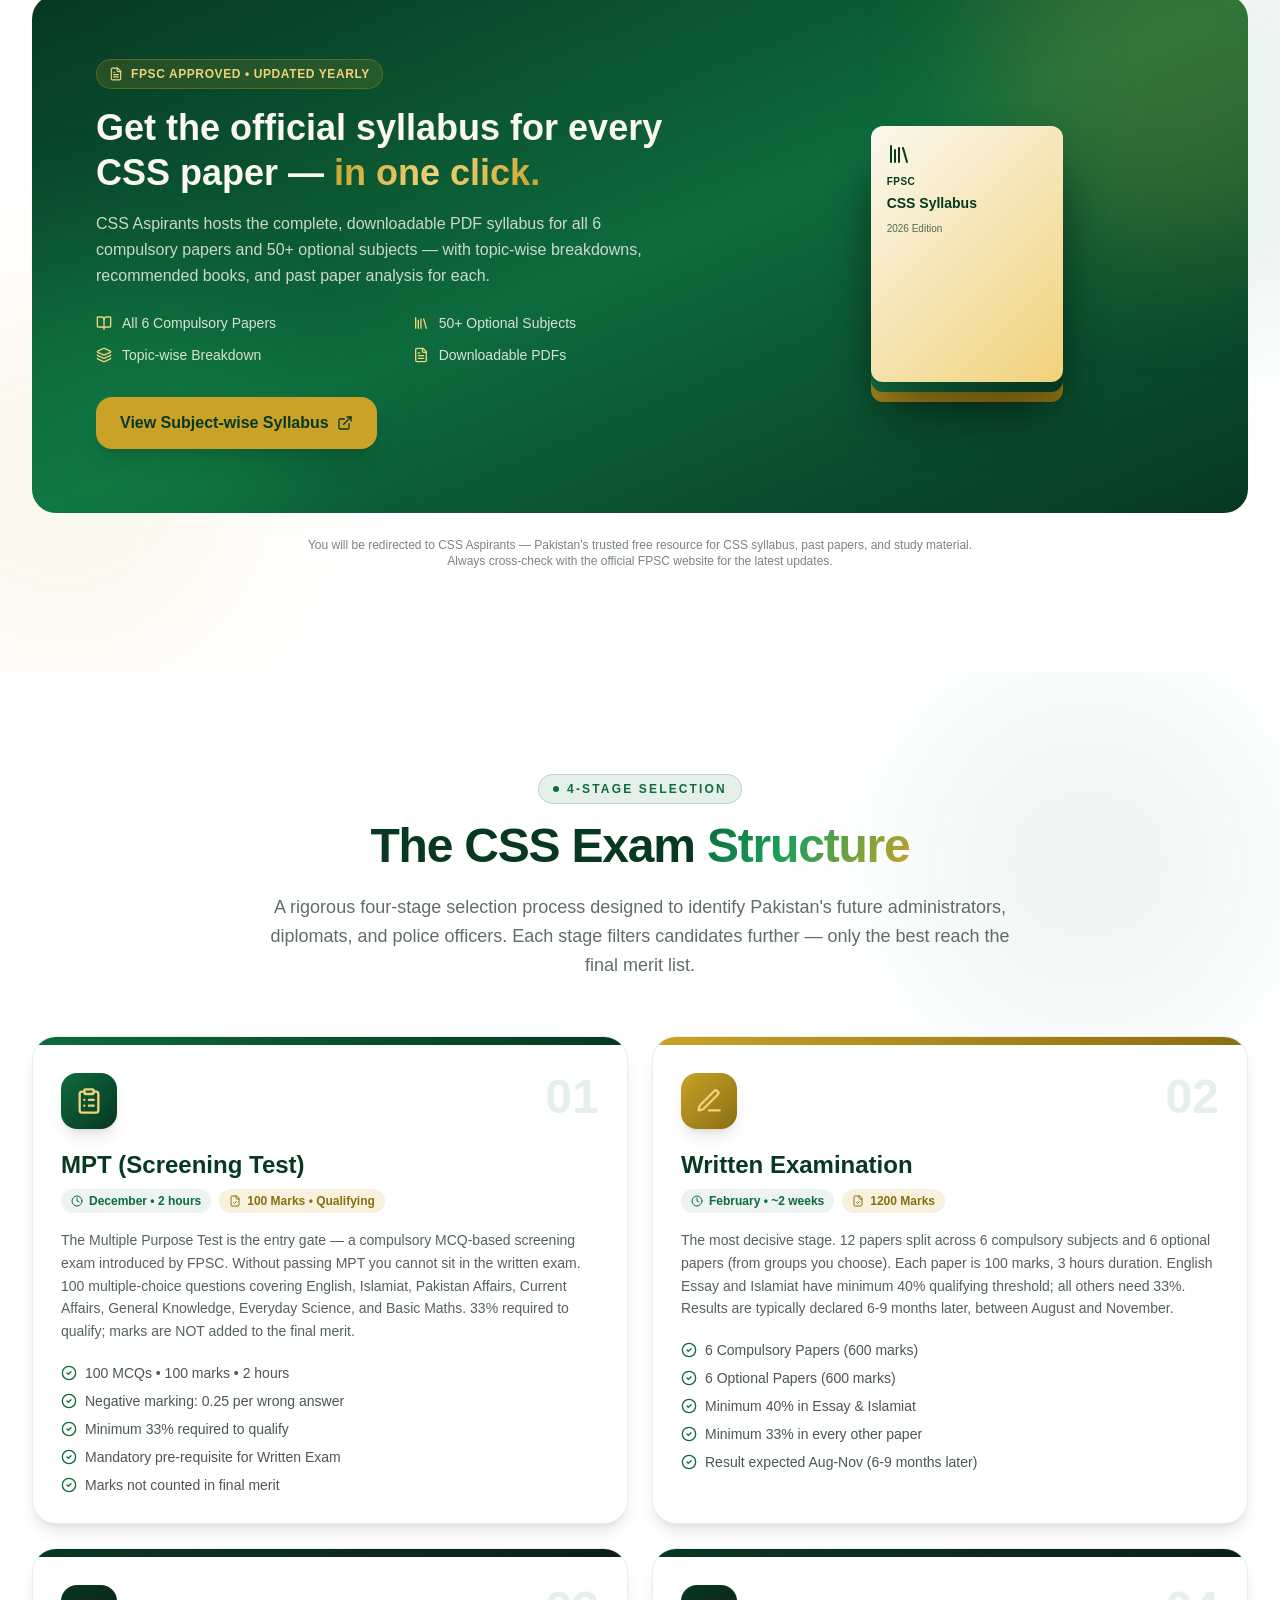
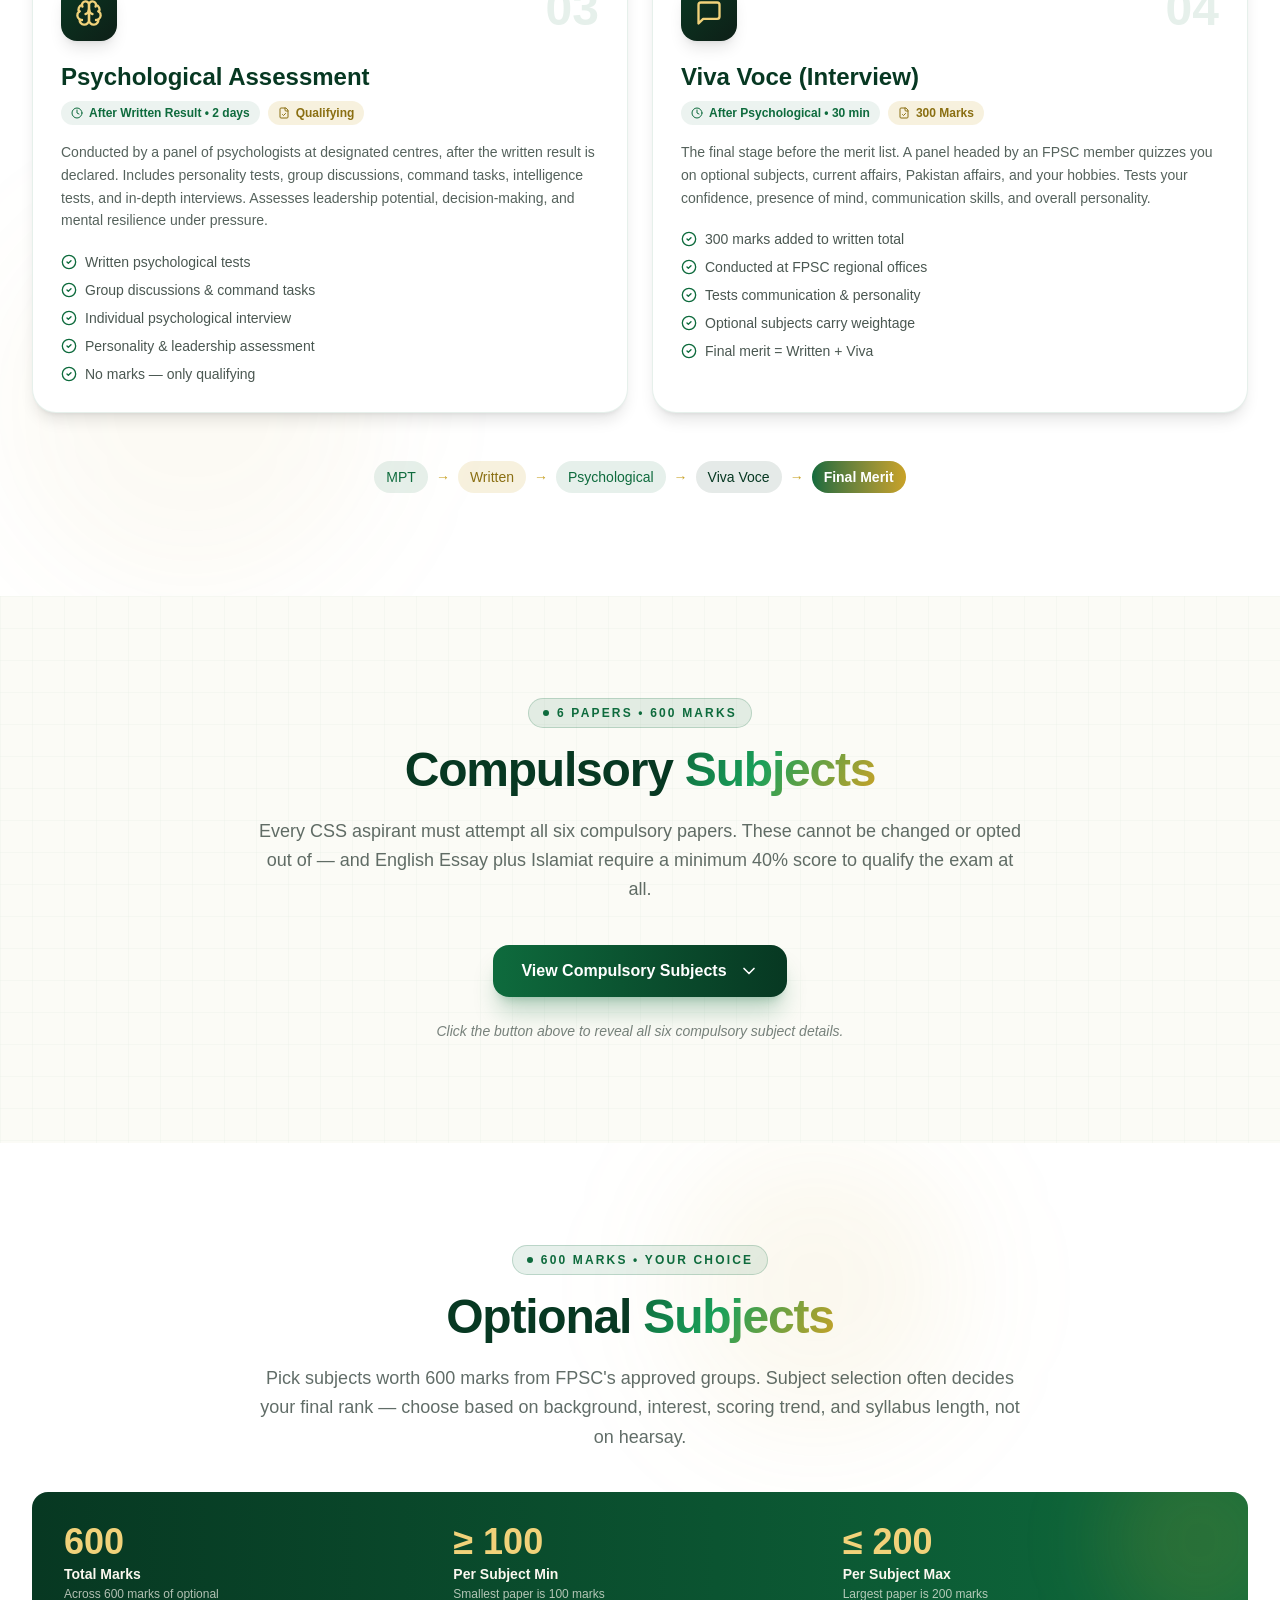
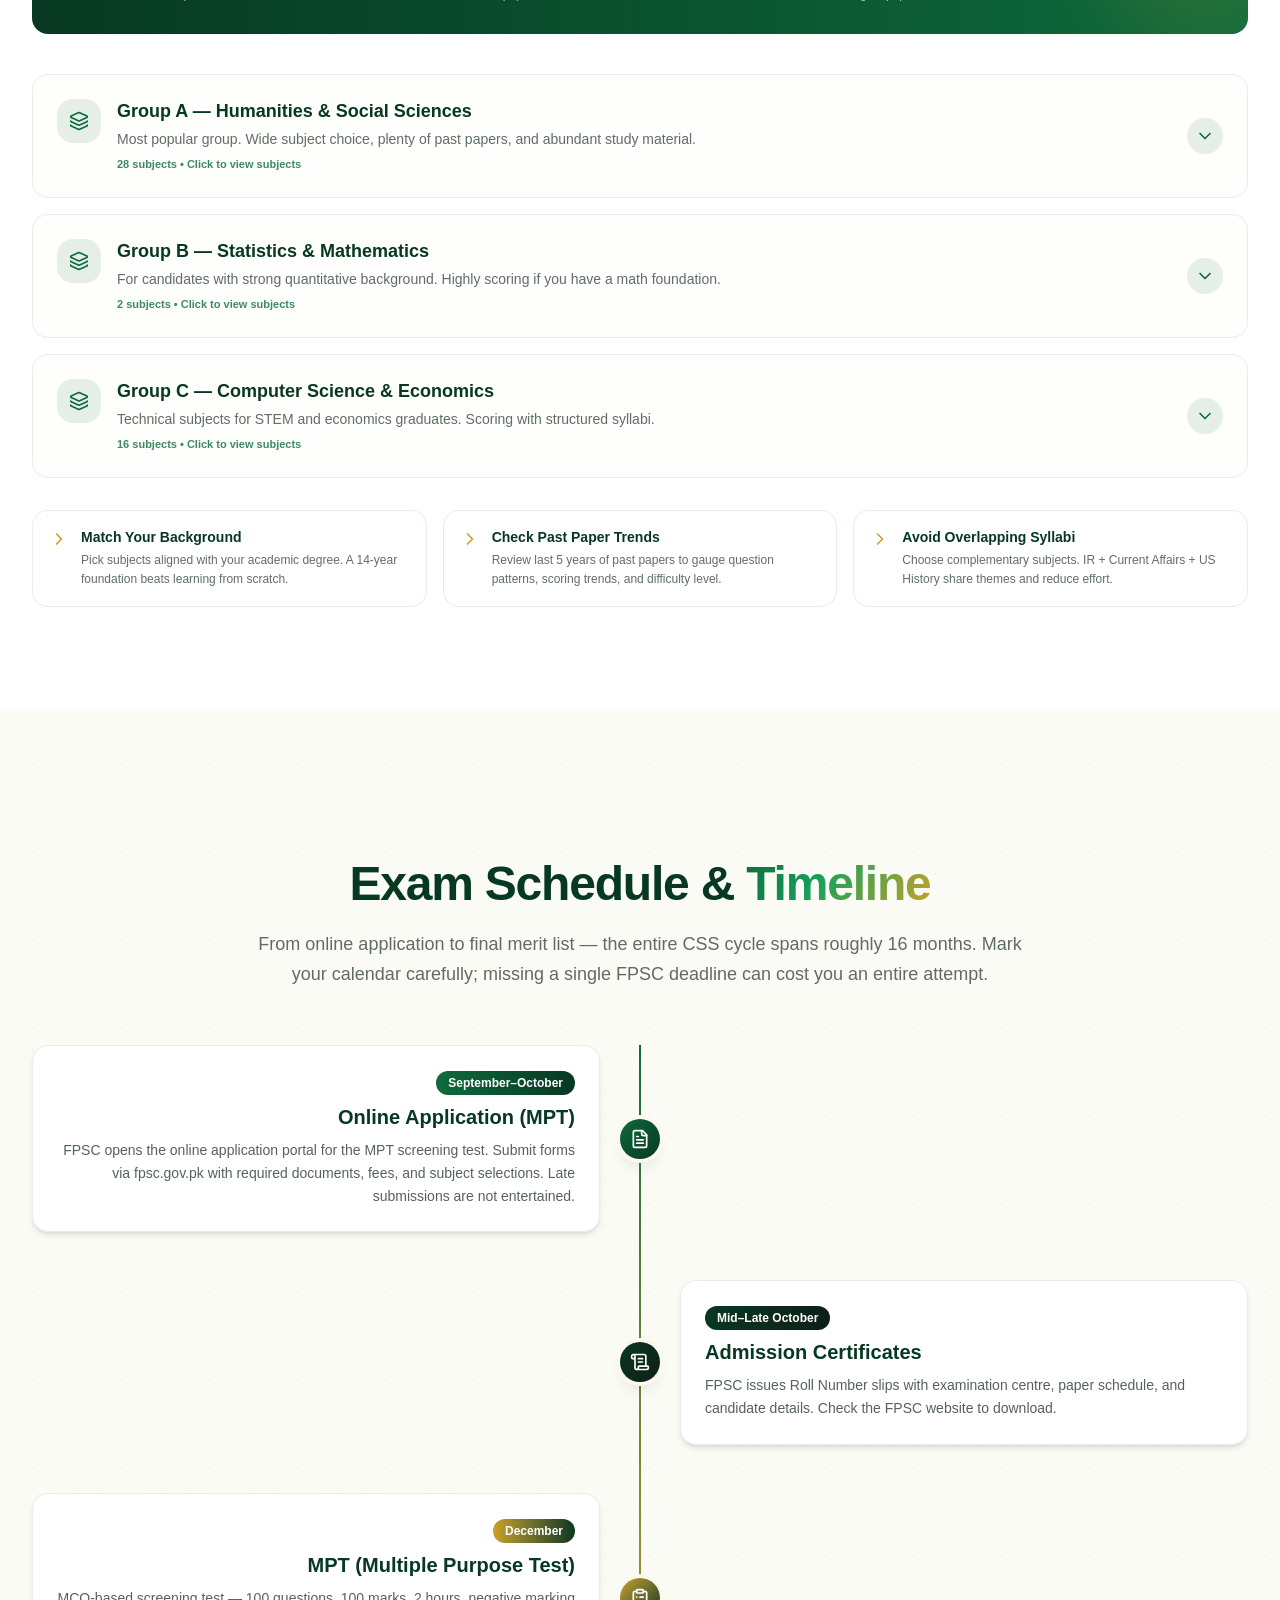
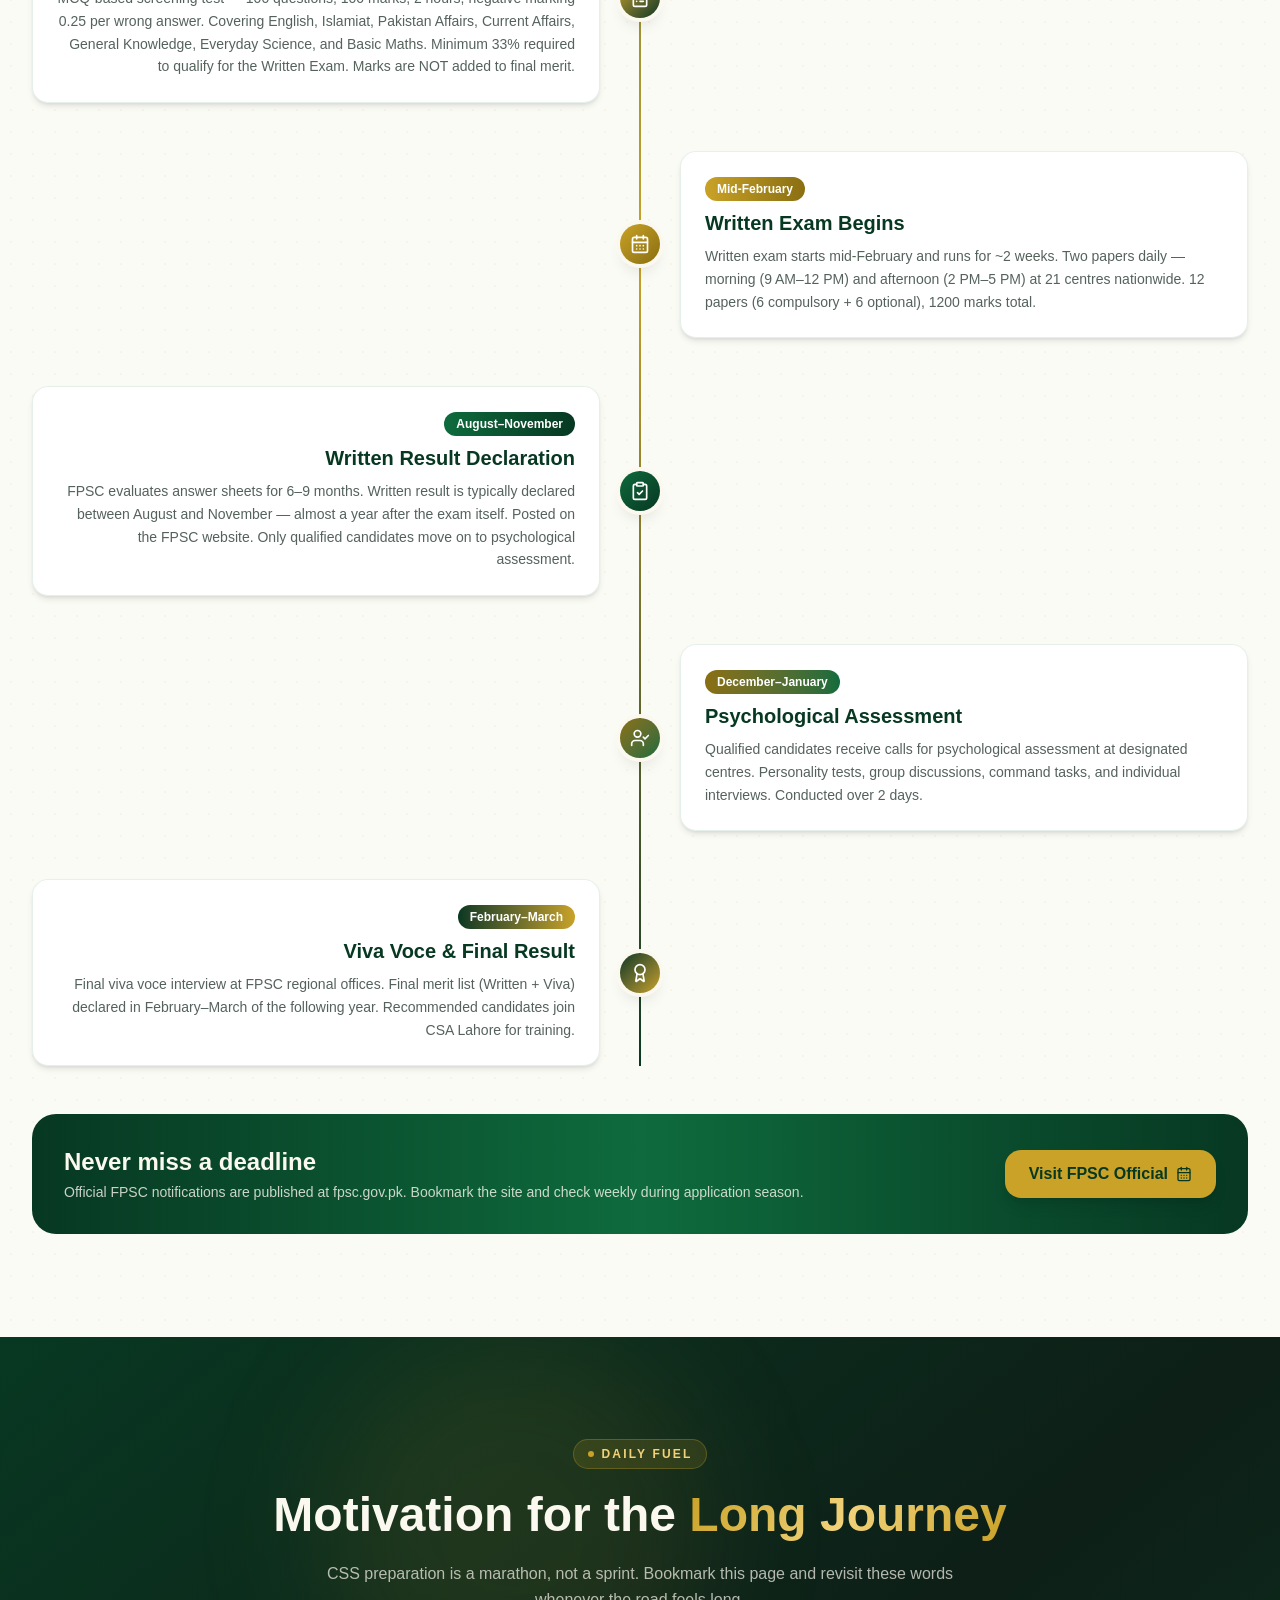
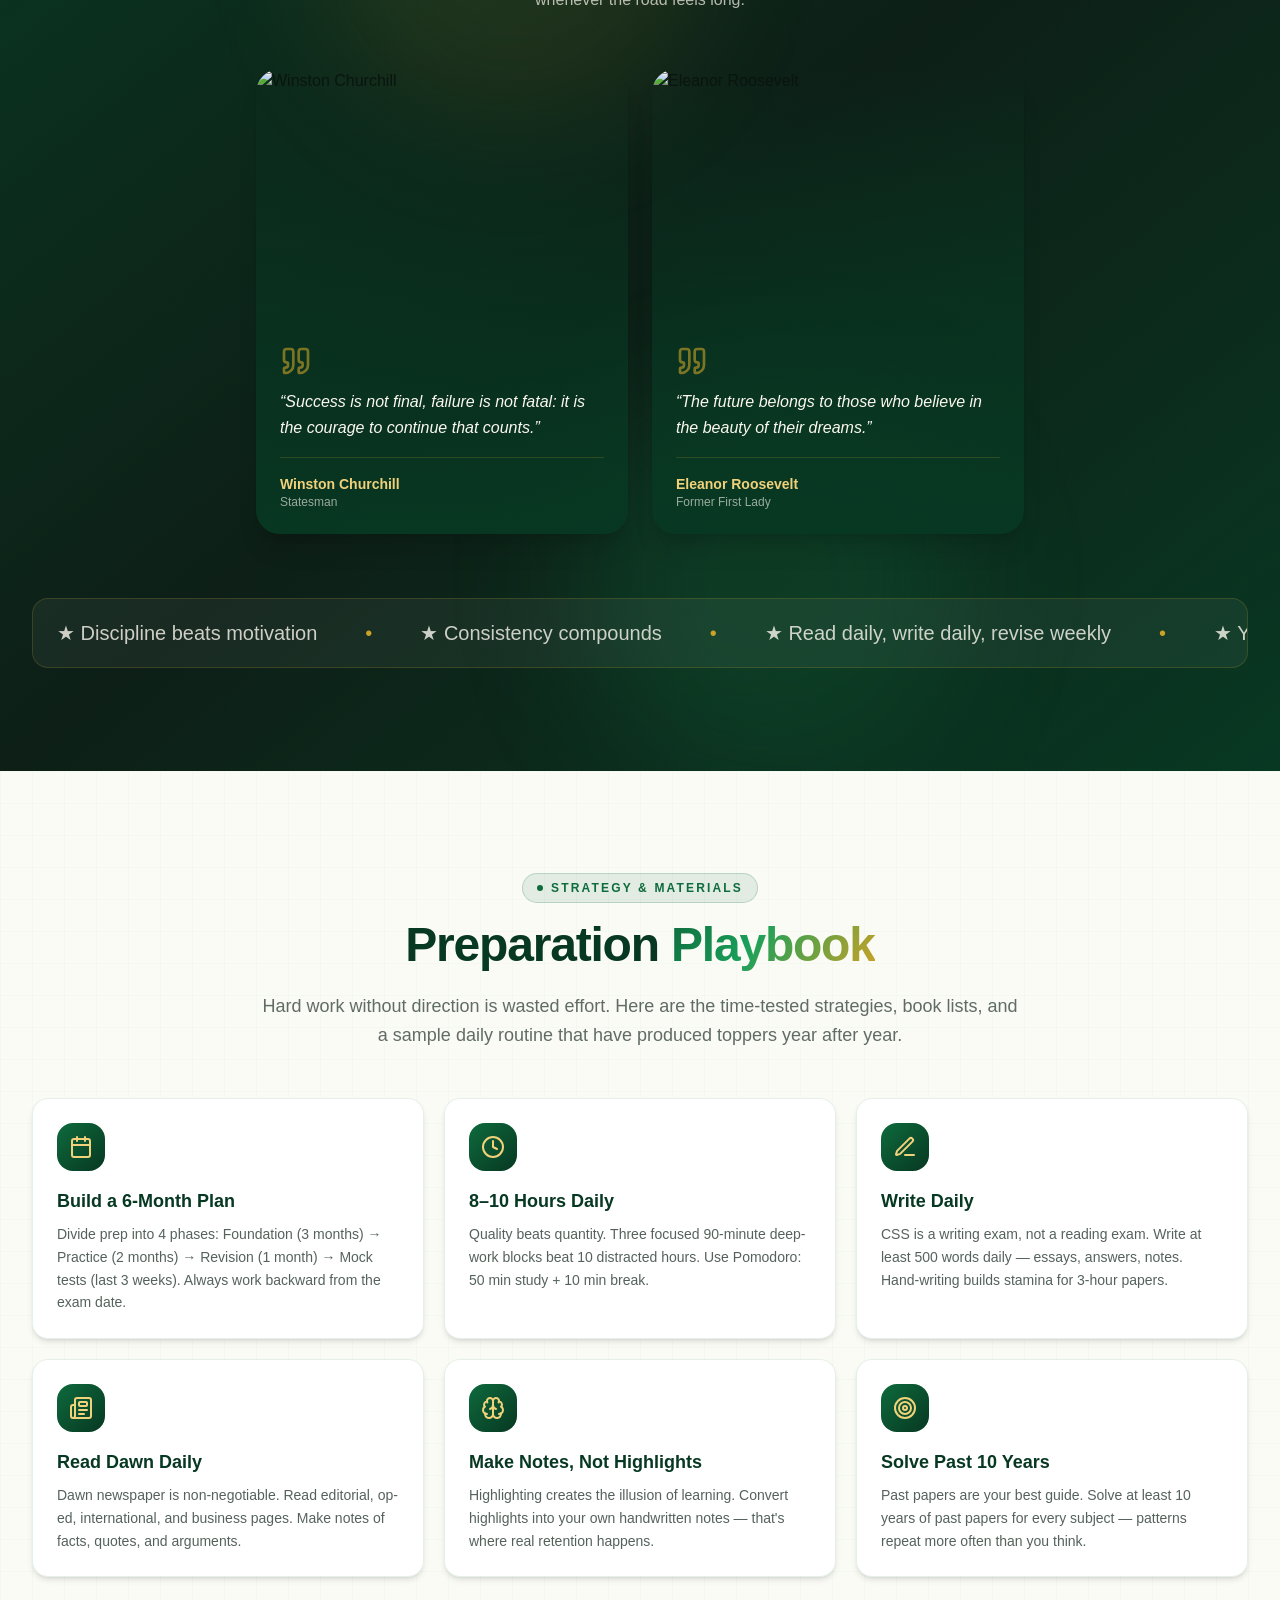
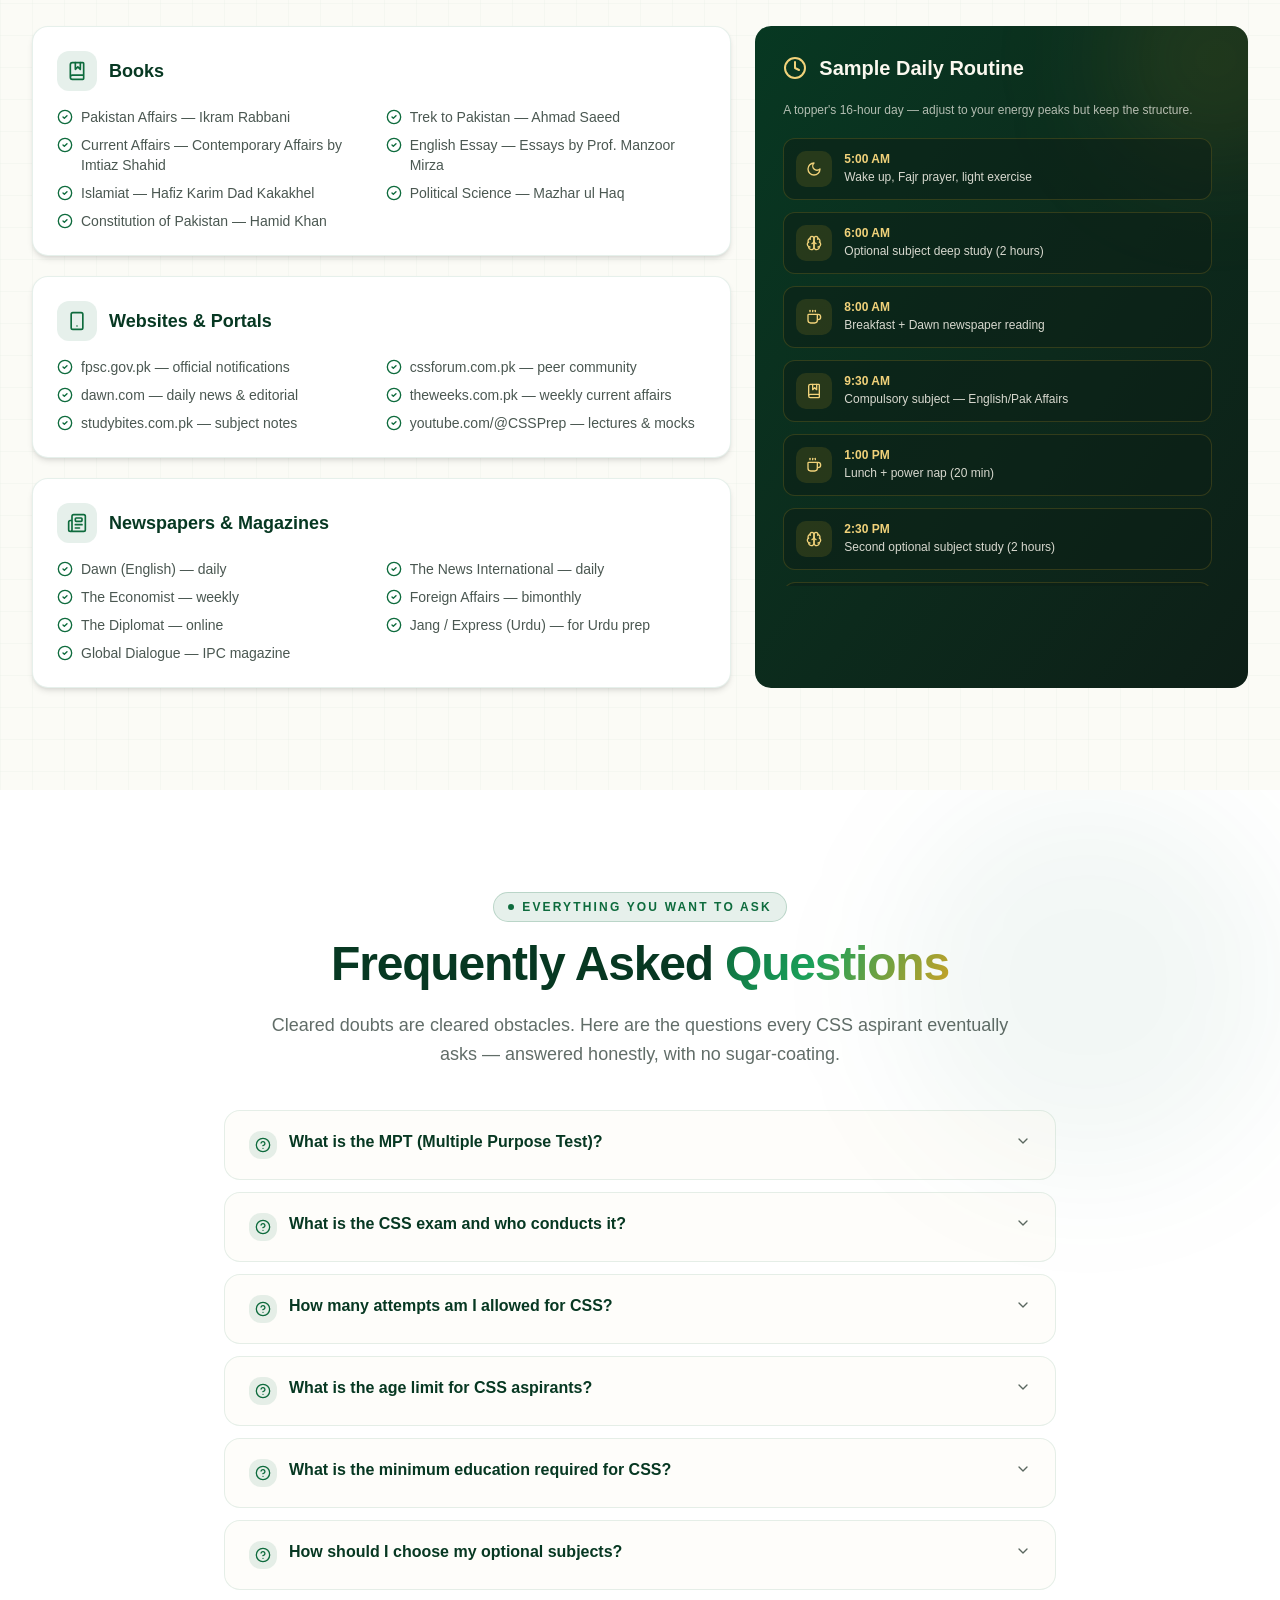
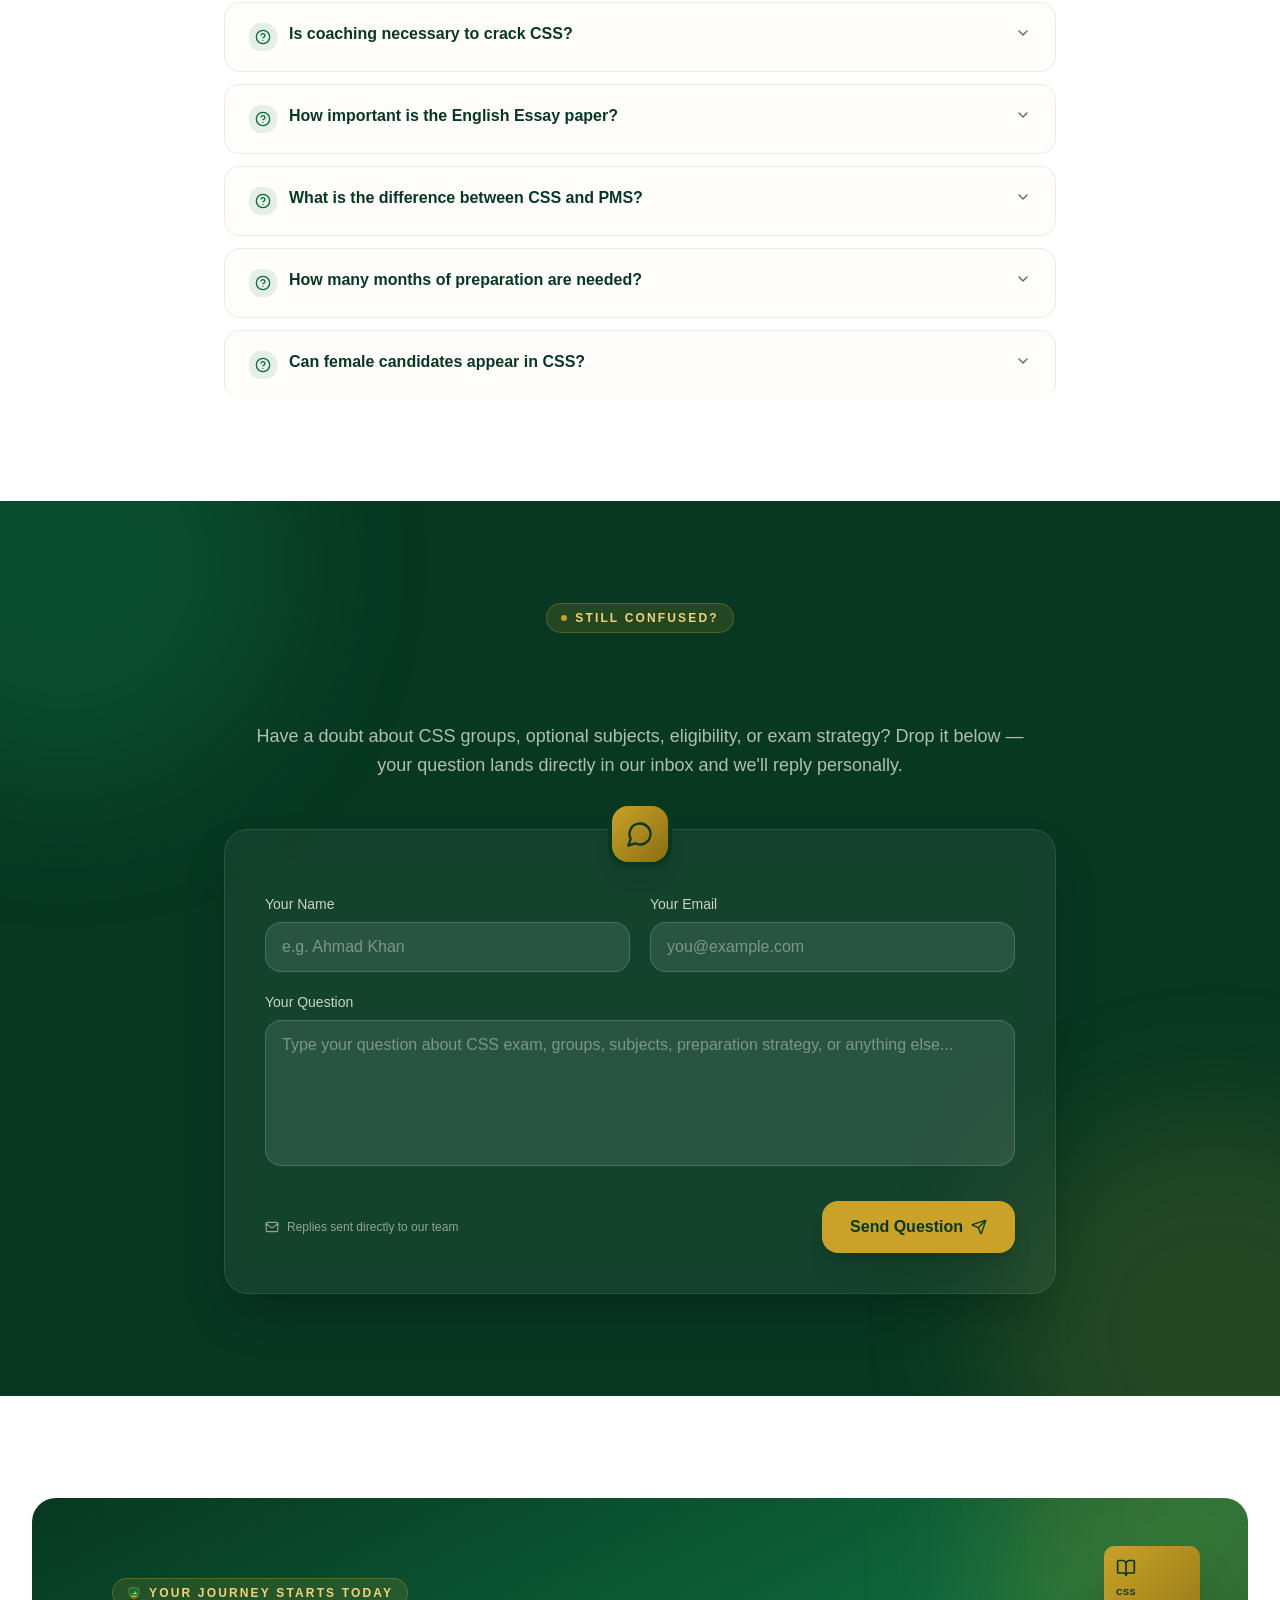
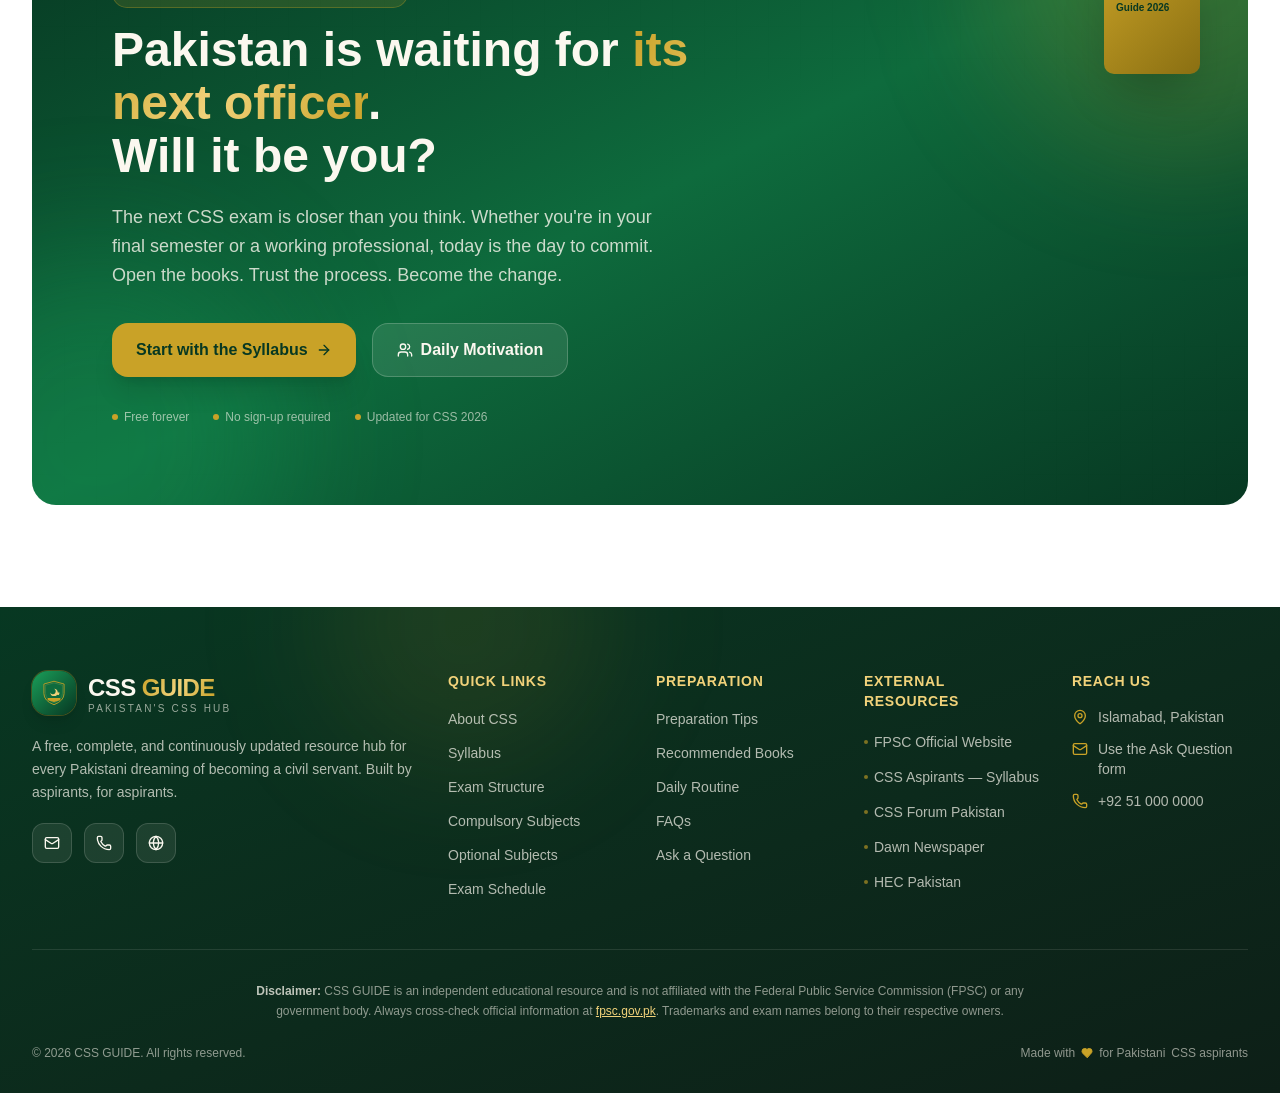
==== commit f9437b11: "Fix: broken JS from bare newline in string literal The Guide CSS insertion left a bare newline insid" ====
--- a/index.html
+++ b/index.html
@@ -139,7 +139,6 @@
     + '    .guide-text b { color:#c9d1e0; font-weight:700; }'
     + '    .guide-text .blue { color:#3b82f6; }'
     + '    .guide-text .green { color:#22c55e; }'
-    + '
     + '    .hitup-btn { position:relative; width:auto; min-width:42px; height:24px; border-radius:10px; background:linear-gradient(145deg,#1a2a2f,#141e28); border:1.5px solid rgba(96,165,250,0.25); color:#60a5fa; font-size:8.5px; font-weight:800; letter-spacing:0.4px; cursor:pointer; display:flex; align-items:center; justify-content:center; gap:2px; box-shadow: 3px 3px 8px #0d0f14, -2px -2px 6px #2a2f3a, inset 1px 1px 2px rgba(96,165,250,0.08); transition:all 0.15s; flex-shrink:0; padding:0 6px; text-transform:uppercase; }'
     + '    .hitup-btn:hover { border-color:rgba(96,165,250,0.5); box-shadow: 3px 3px 8px #0d0f14, -2px -2px 6px #2a2f3a, inset 1px 1px 2px rgba(96,165,250,0.12), 0 0 10px rgba(96,165,250,0.12); transform:translateY(-1px); }'
     + '    .hitup-btn:active { box-shadow: inset 3px 3px 6px #0d0f14, inset -2px -2px 4px #2a2f3a; transform:translateY(0); }'
@@ -2700,7 +2699,7 @@
       avatarEl.style.background = '#252a35';
       if (headerRole) headerRole.textContent = 'Dumbo \u2192 Goharam';
     }
-    if (headerStatus) headerStatus.textContent = '';
+    if (headerStatus) headerStatus.textContent = ''; // clears only the status text span, Guide button is outside the span
 
     // FORCE FULL RE-RENDER: Clear all stale DOM and tracking state
     // This prevents messages rendered with a previous (or null) myRole from staying
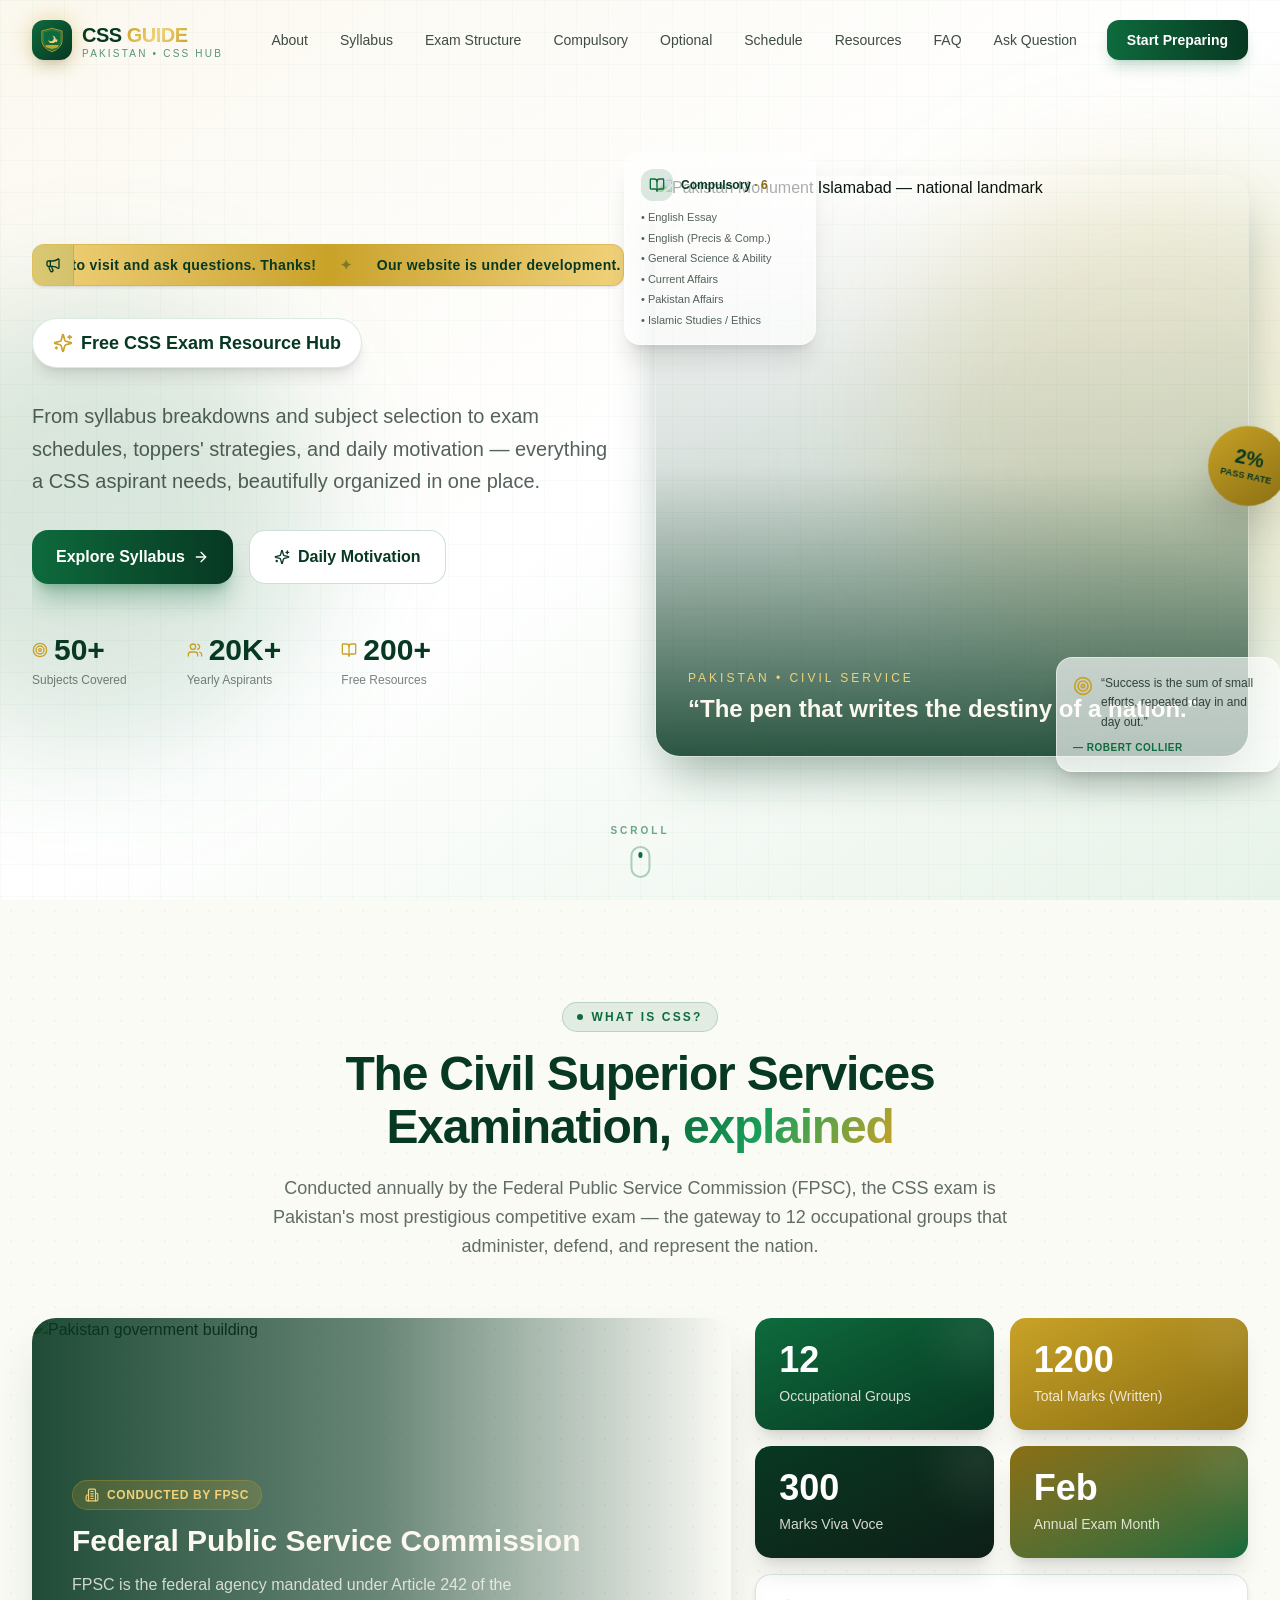
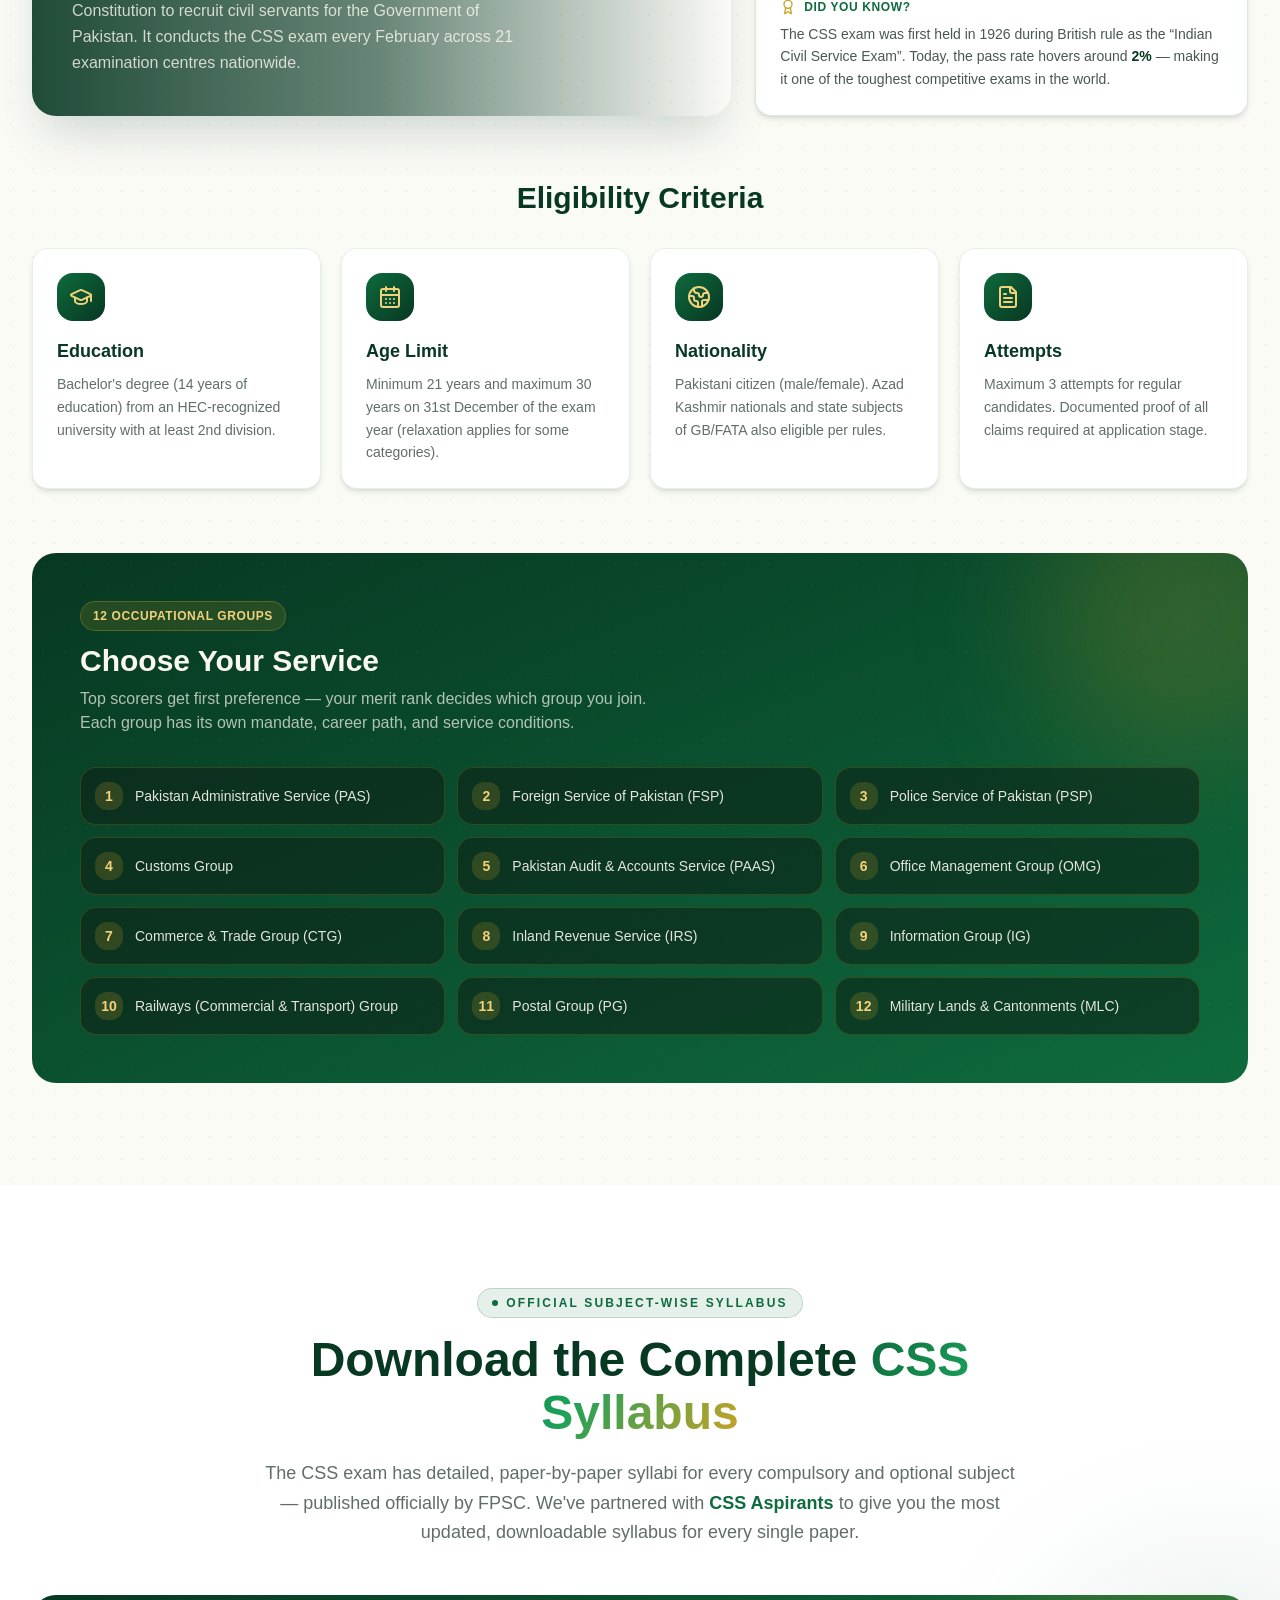
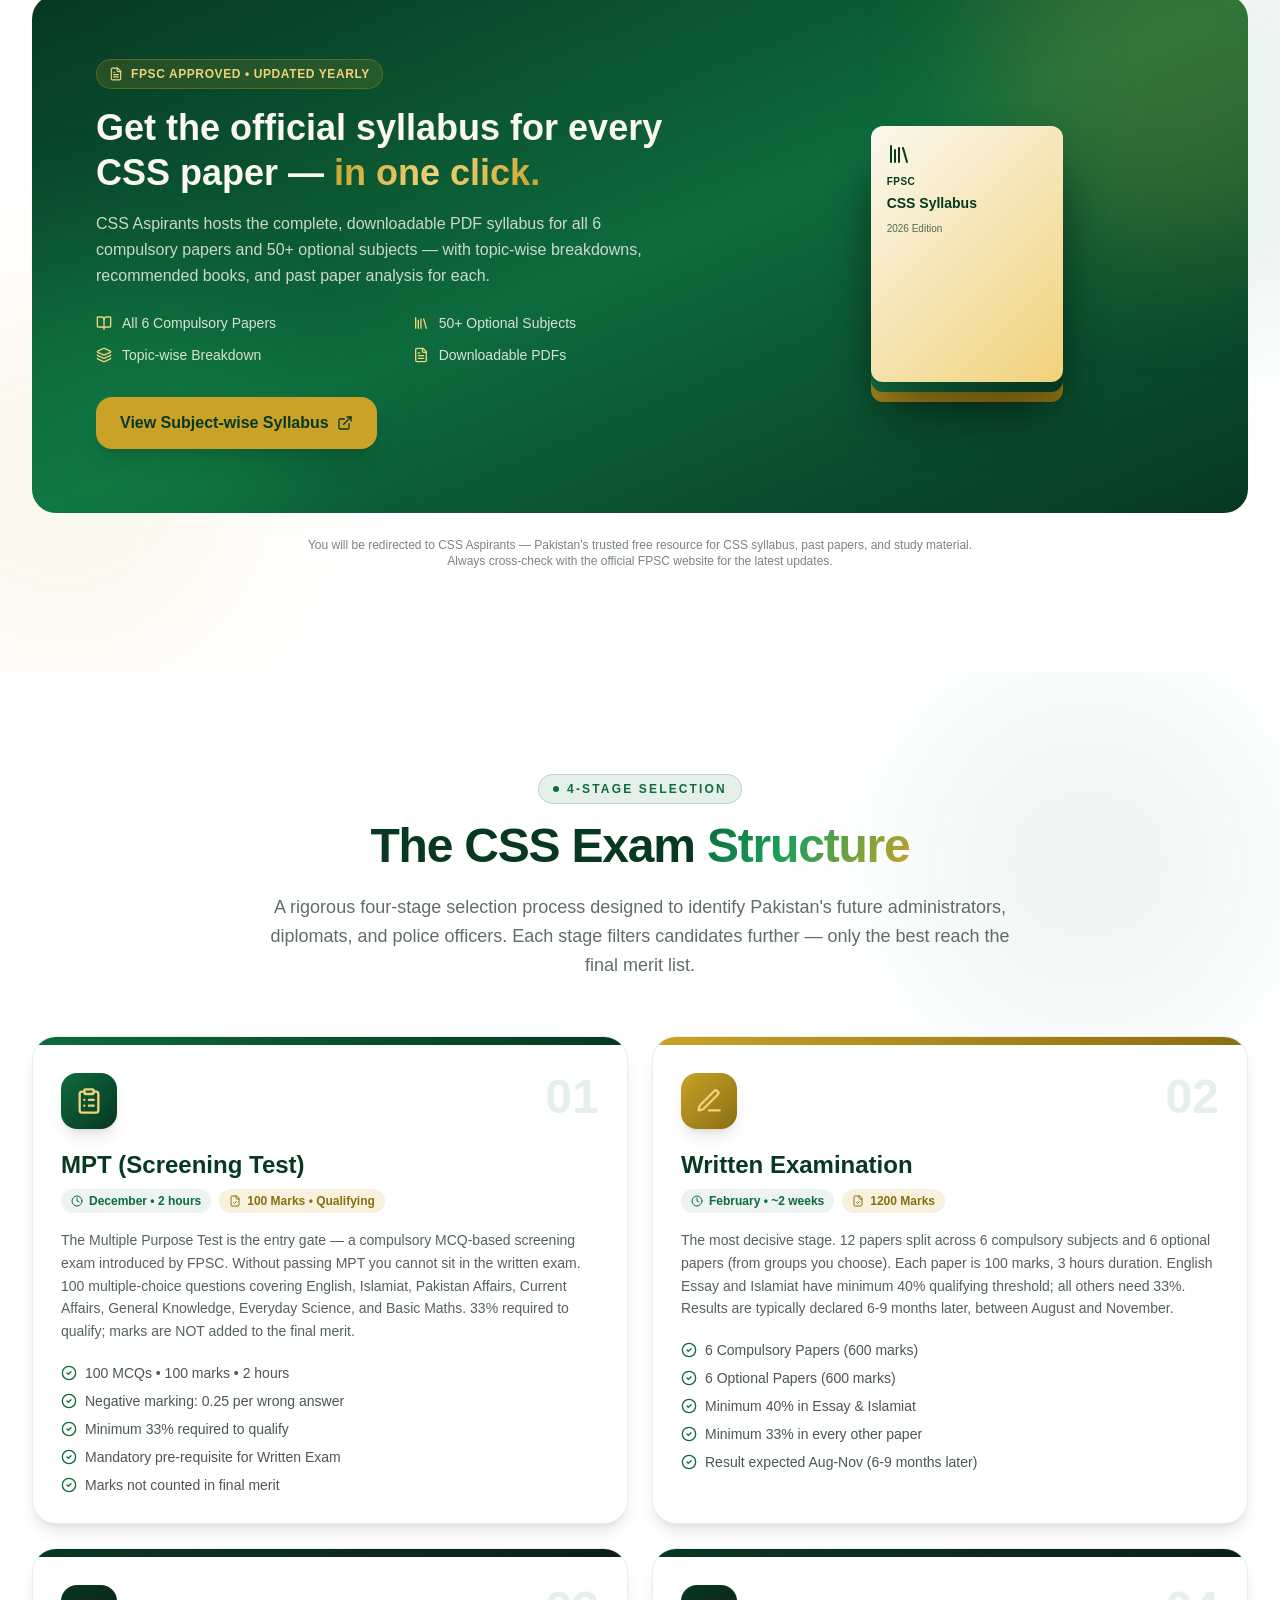
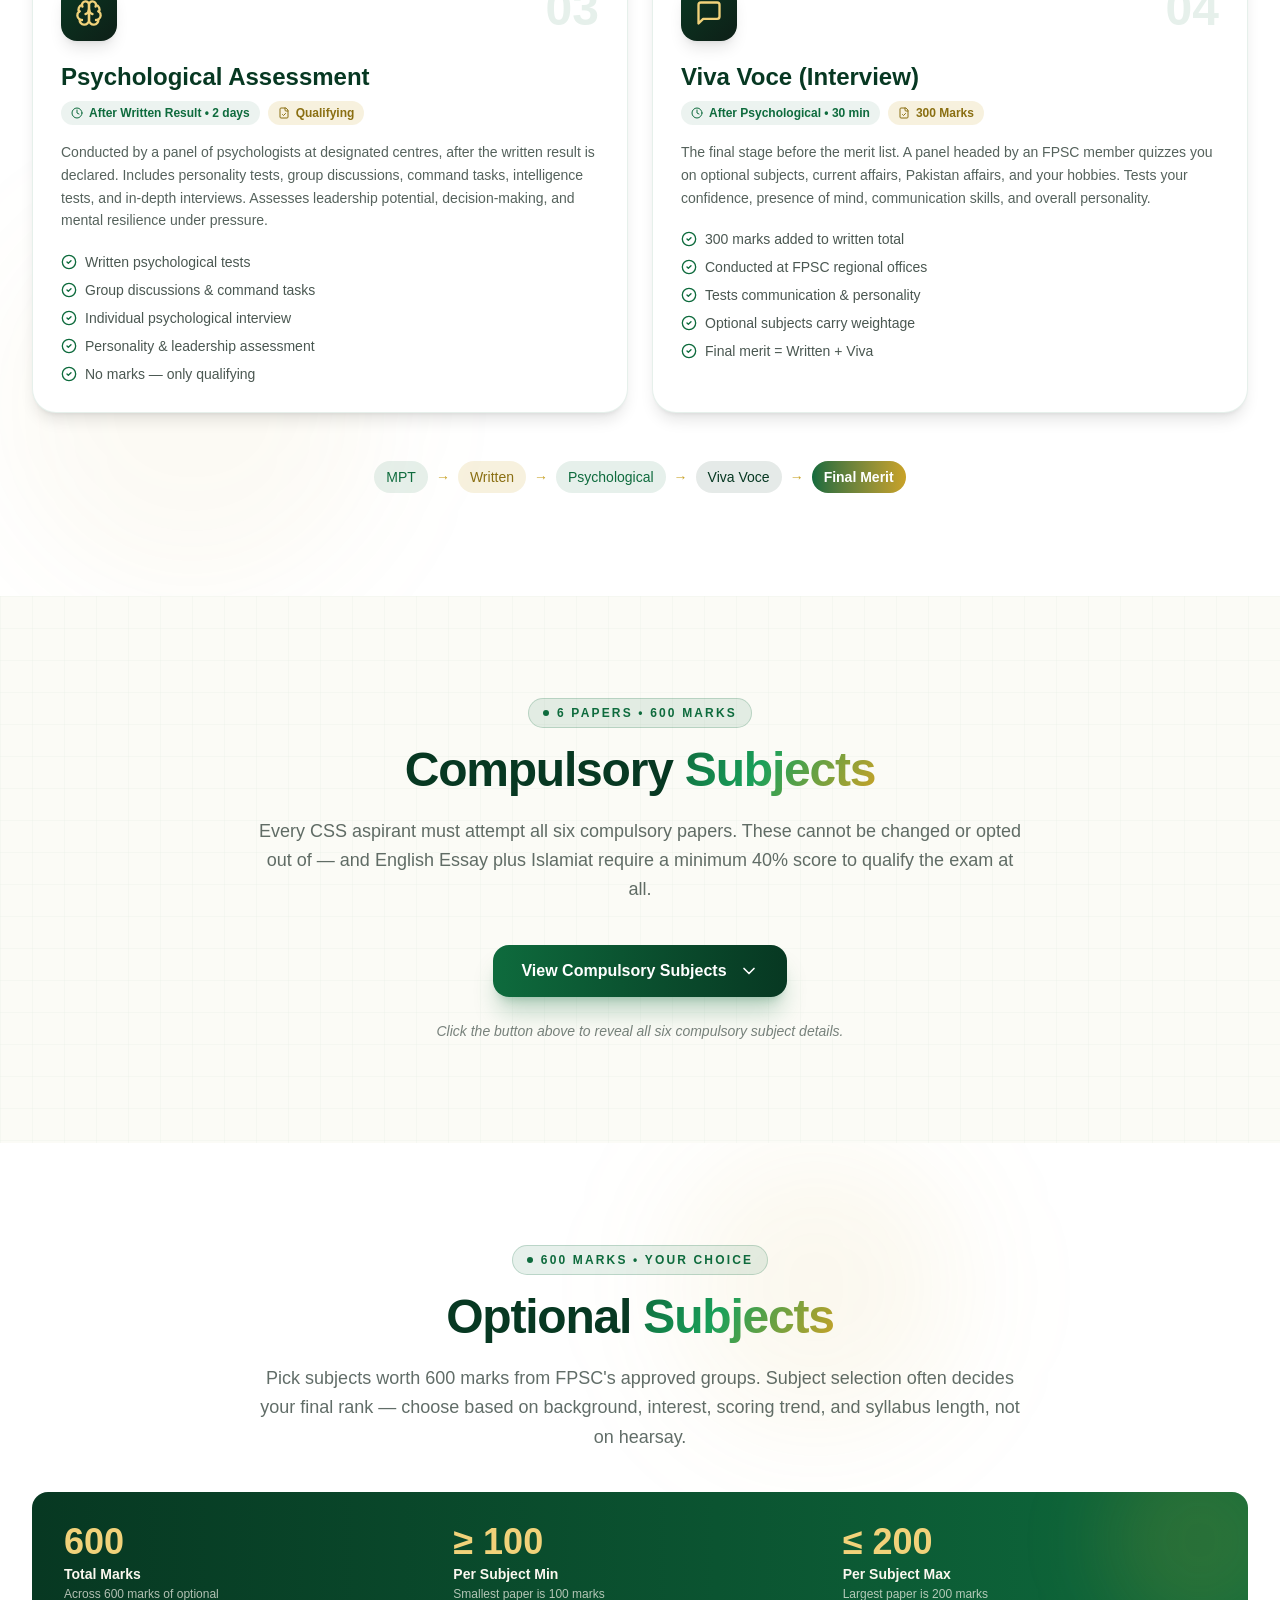
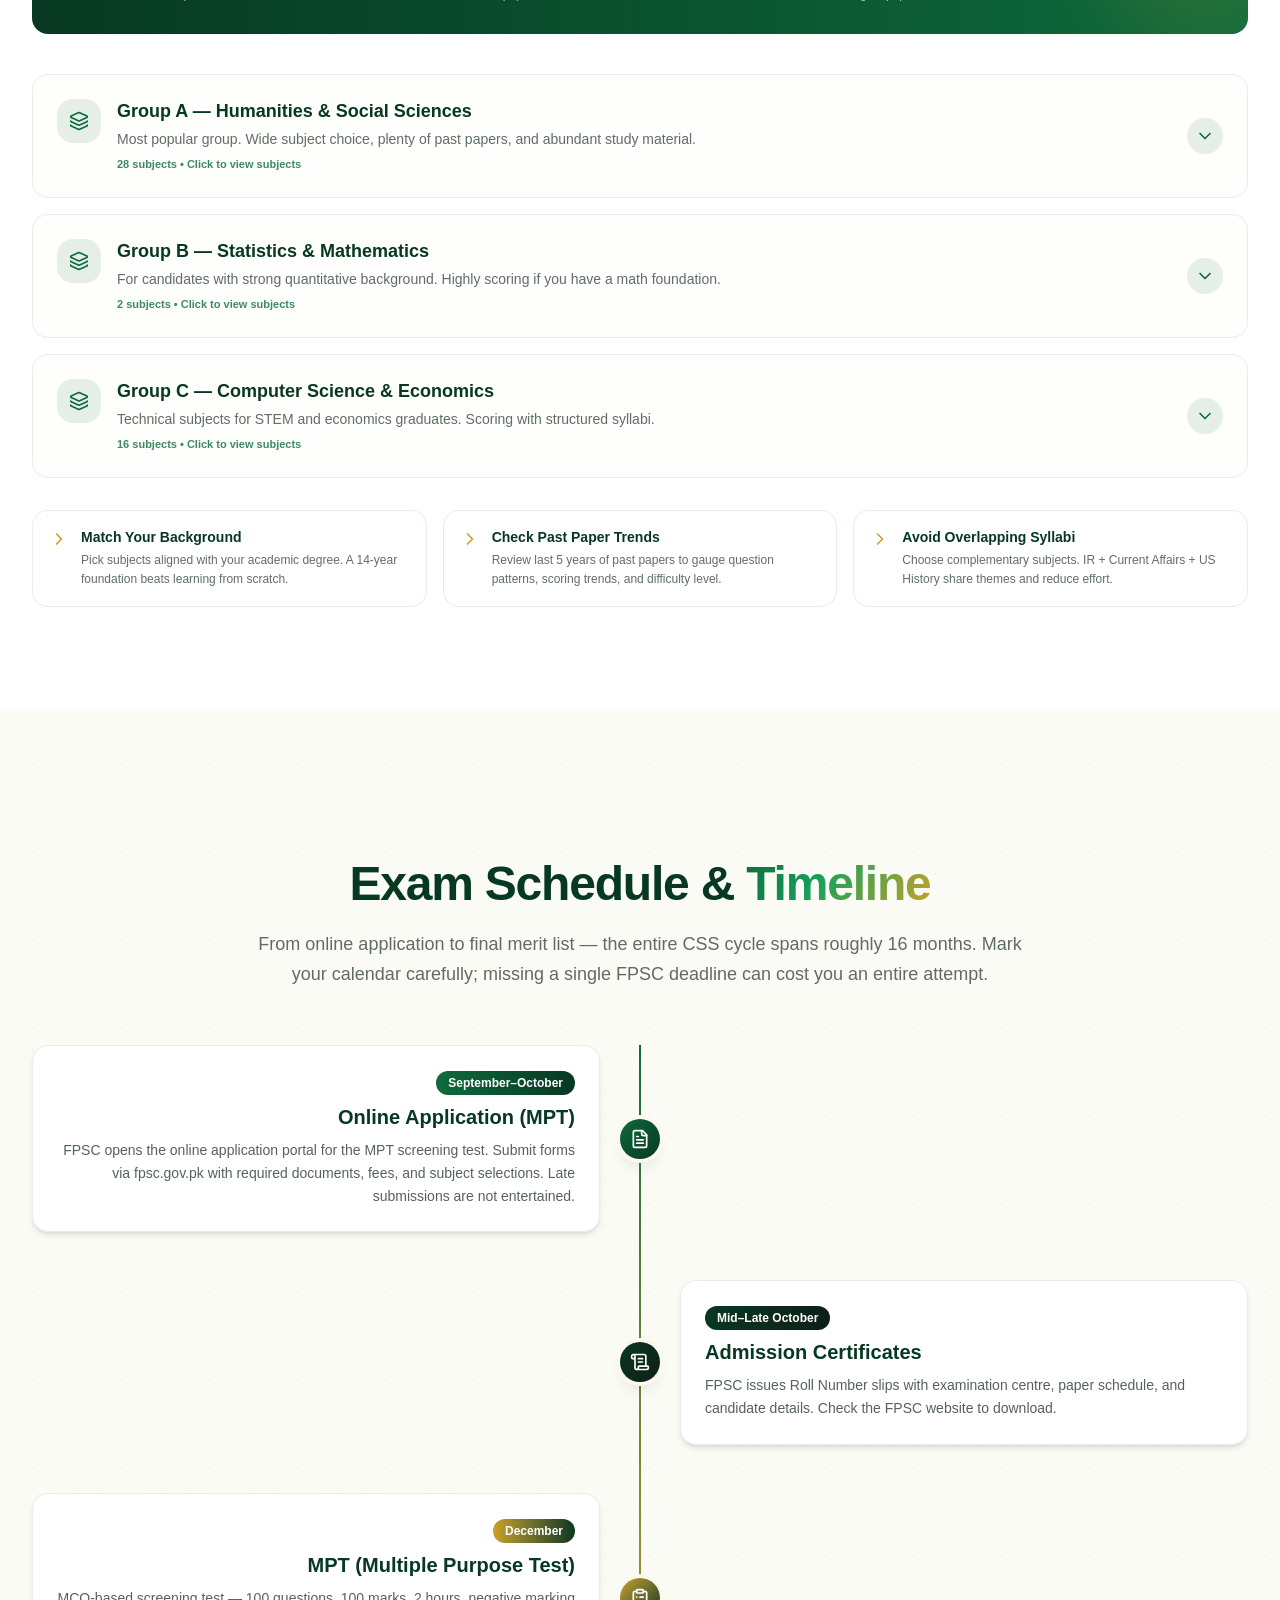
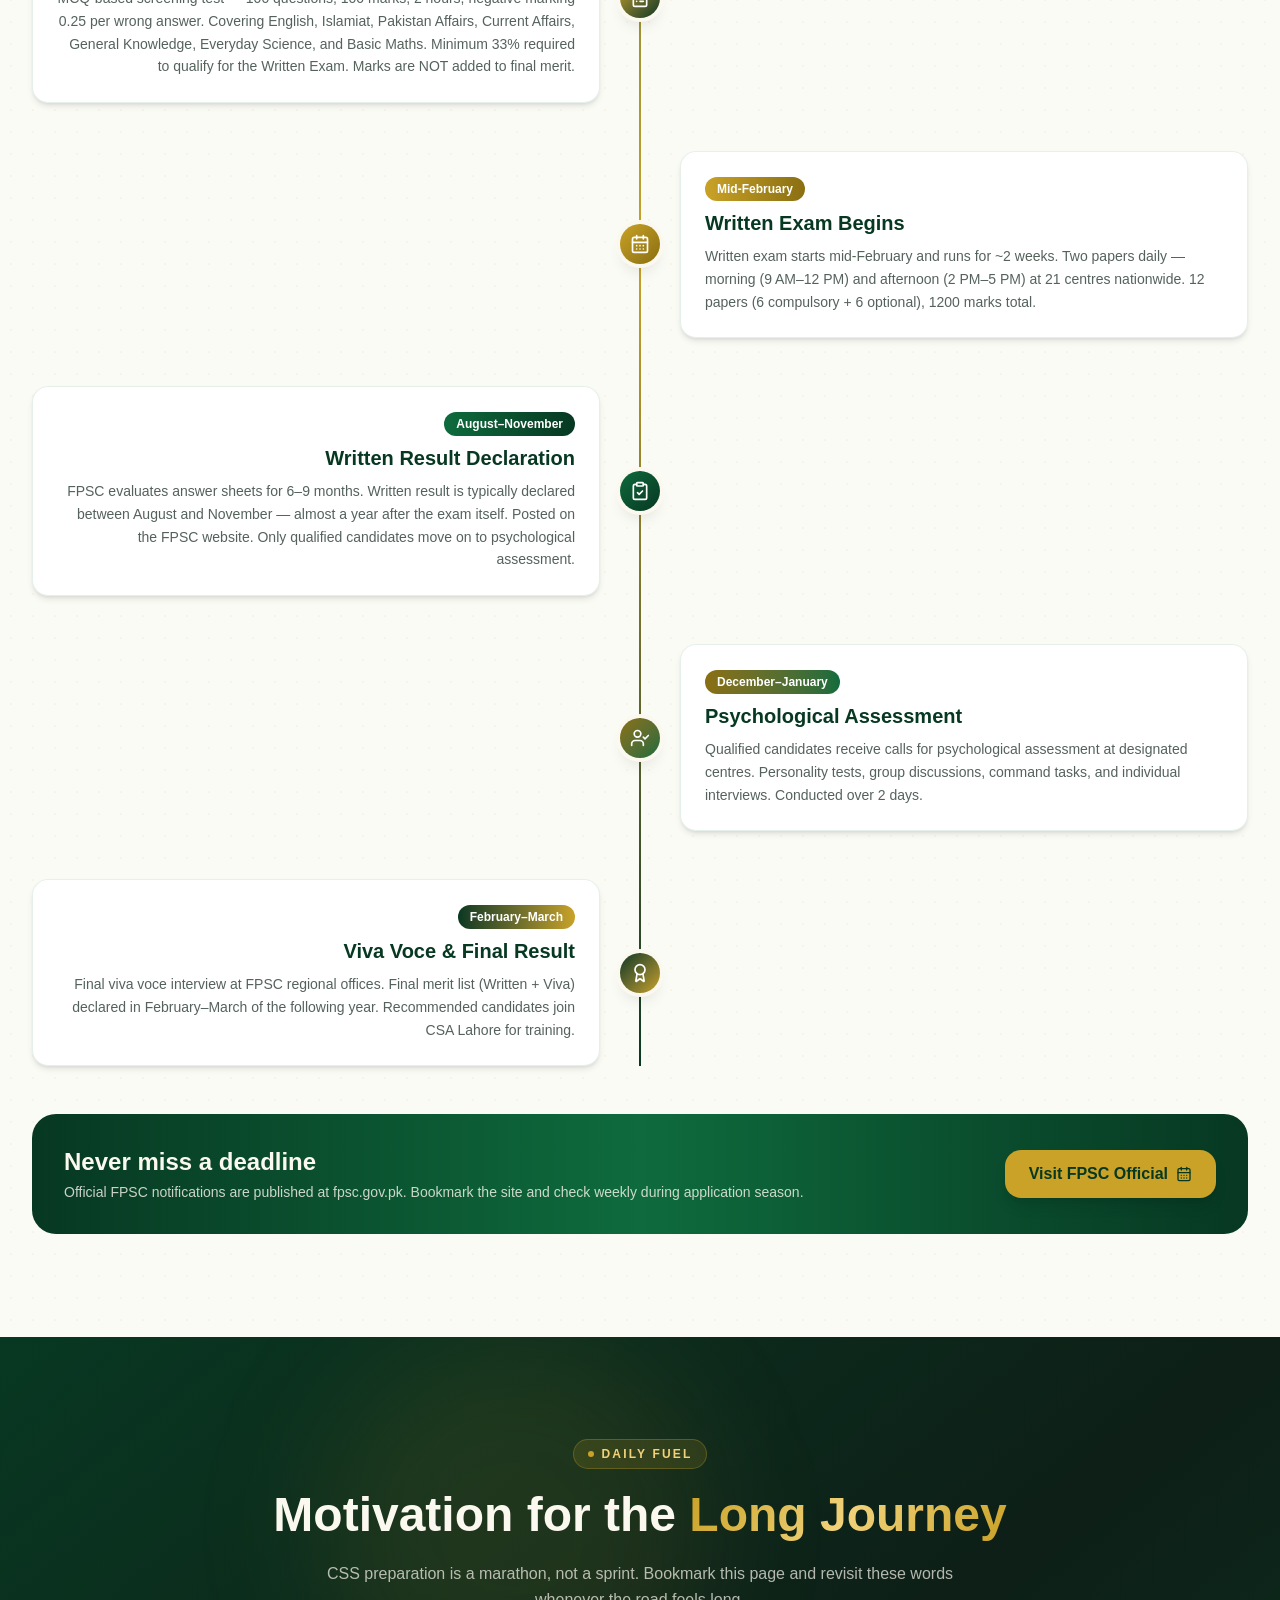
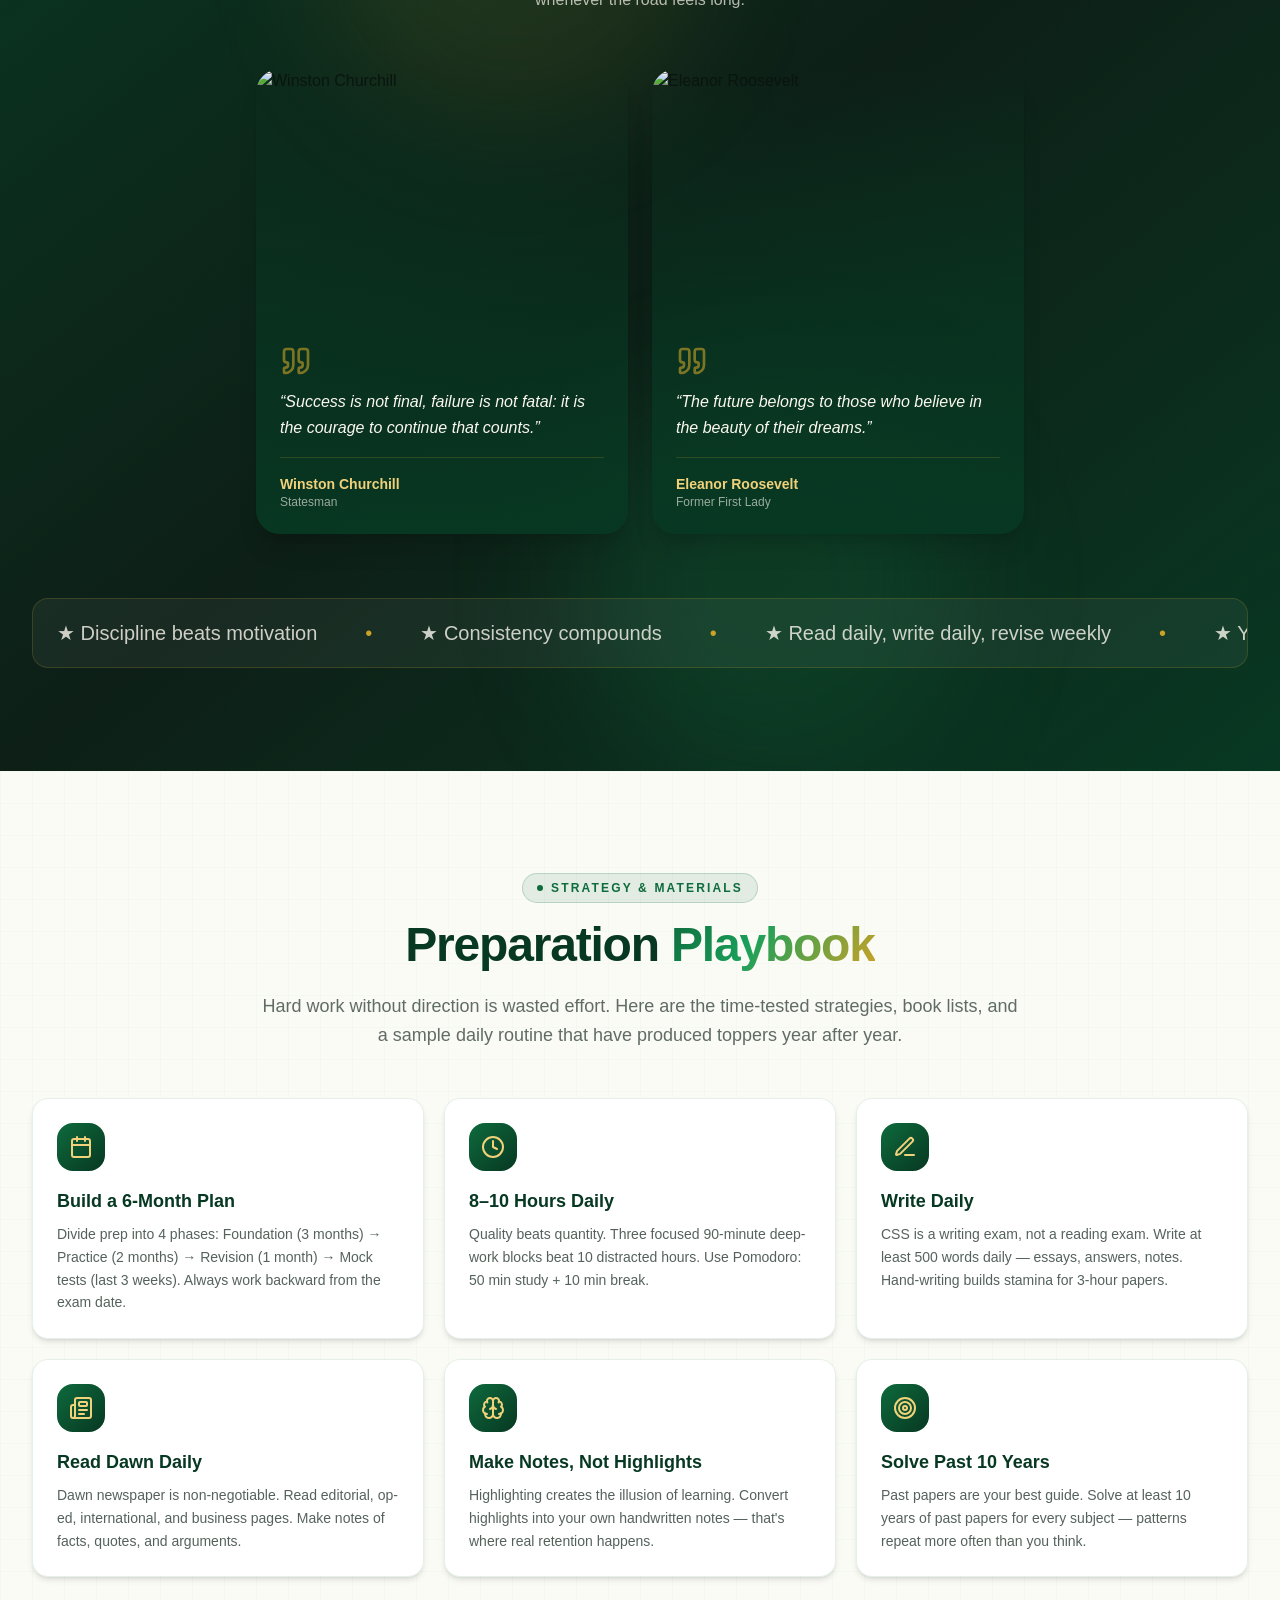
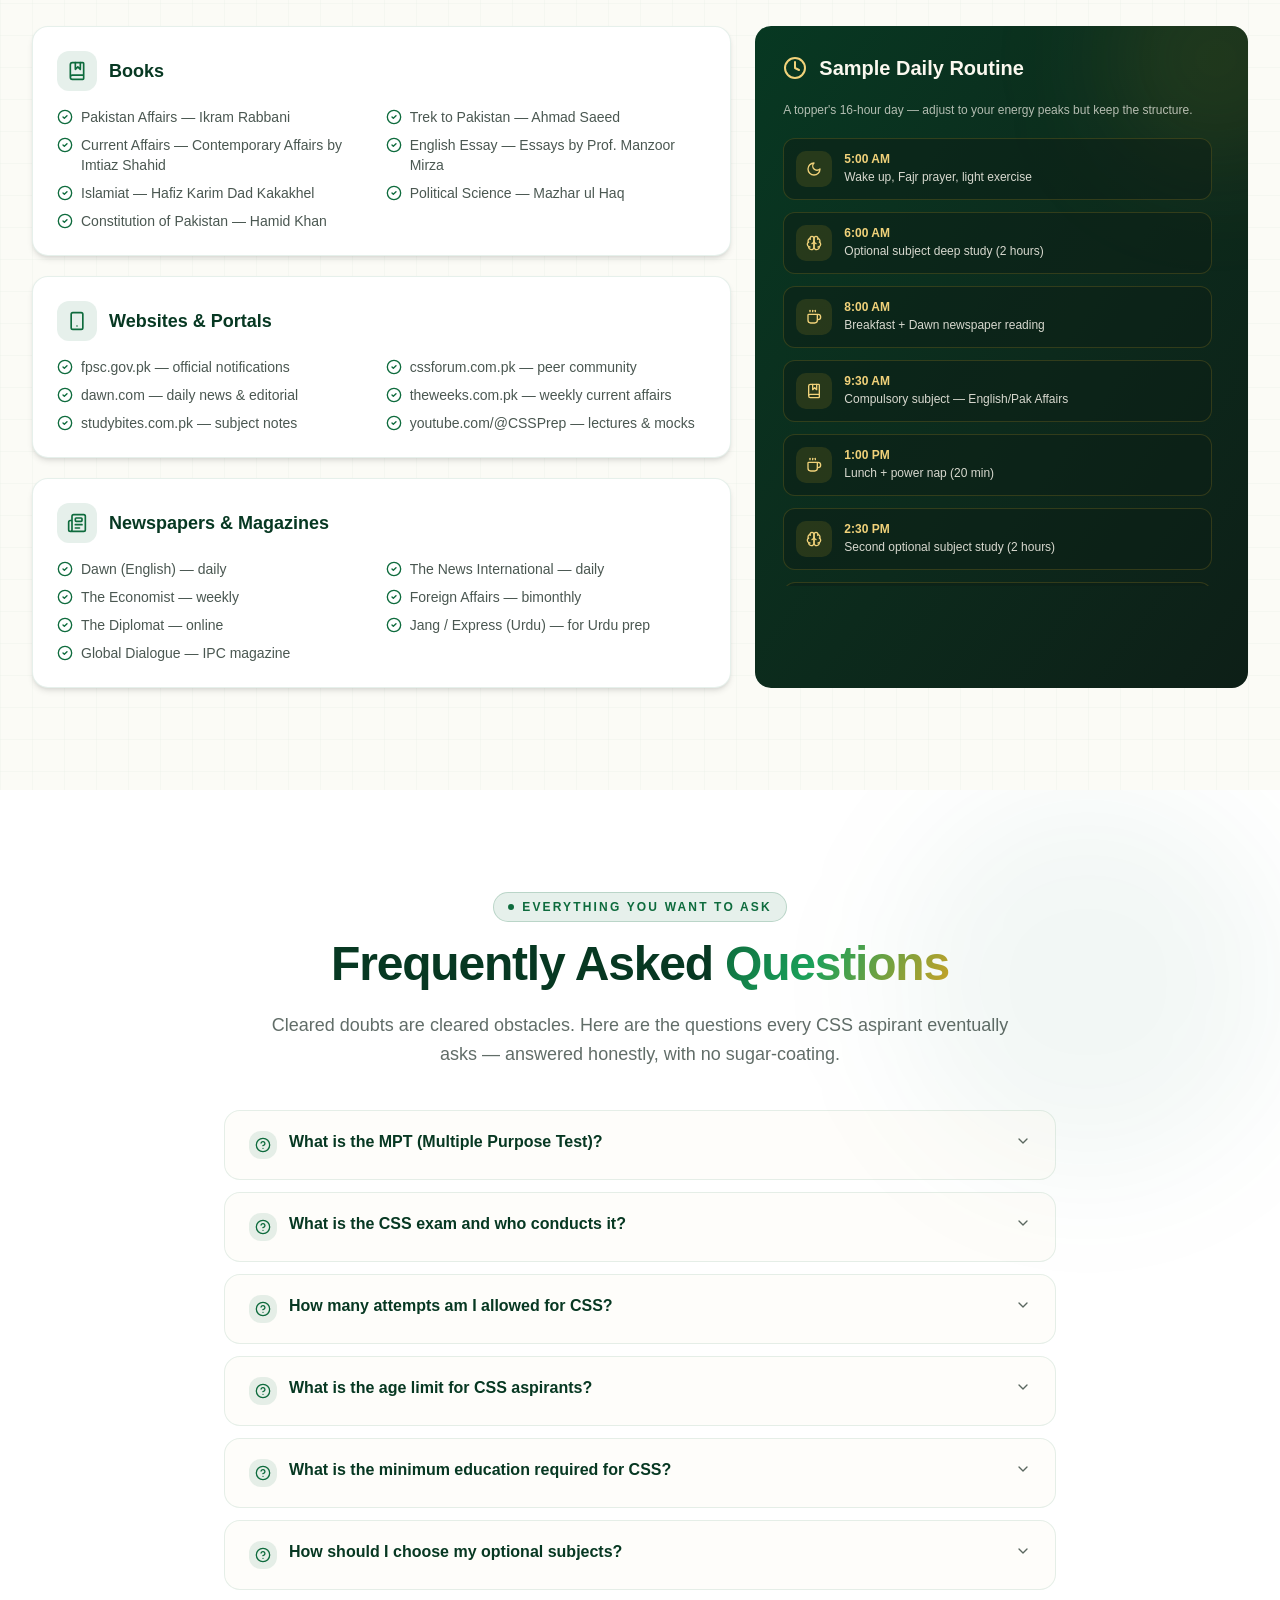
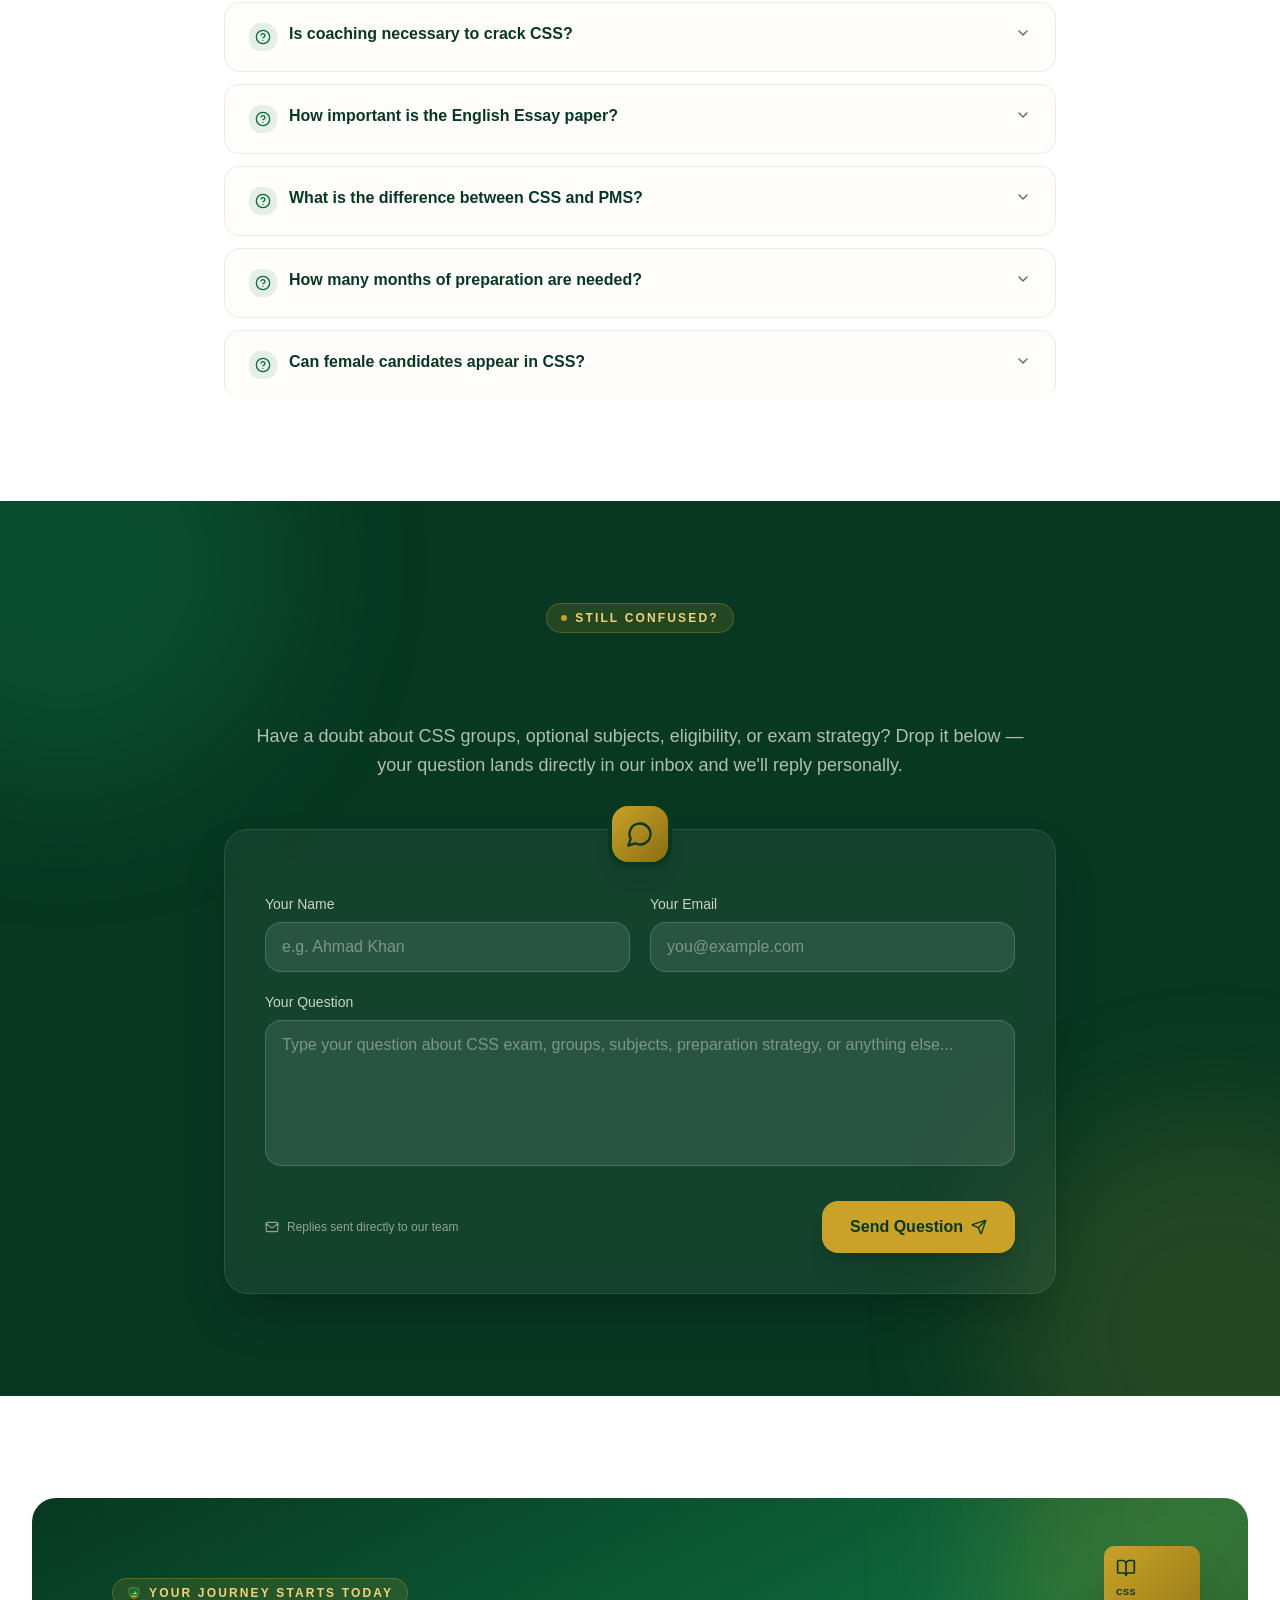
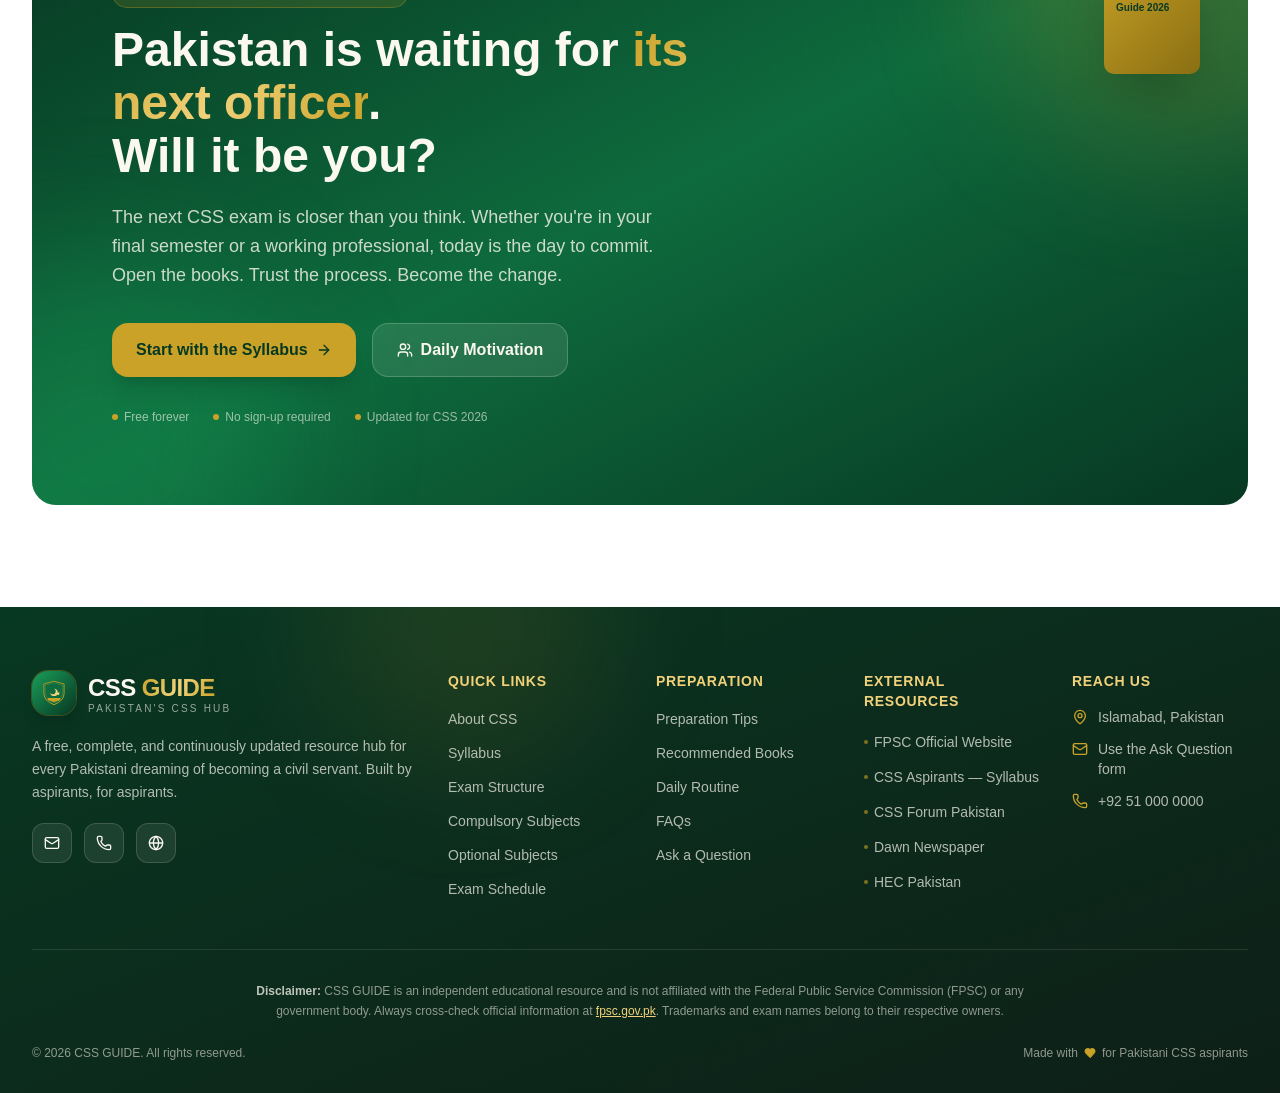
==== commit 15bf631a: "Guide overlay: match chatbox auto-close conditions - Click outside panel → close - Click Close butto" ====
--- a/index.html
+++ b/index.html
@@ -139,6 +139,7 @@
     + '    .guide-text b { color:#c9d1e0; font-weight:700; }'
     + '    .guide-text .blue { color:#3b82f6; }'
     + '    .guide-text .green { color:#22c55e; }'
+    + '
     + '    .hitup-btn { position:relative; width:auto; min-width:42px; height:24px; border-radius:10px; background:linear-gradient(145deg,#1a2a2f,#141e28); border:1.5px solid rgba(96,165,250,0.25); color:#60a5fa; font-size:8.5px; font-weight:800; letter-spacing:0.4px; cursor:pointer; display:flex; align-items:center; justify-content:center; gap:2px; box-shadow: 3px 3px 8px #0d0f14, -2px -2px 6px #2a2f3a, inset 1px 1px 2px rgba(96,165,250,0.08); transition:all 0.15s; flex-shrink:0; padding:0 6px; text-transform:uppercase; }'
     + '    .hitup-btn:hover { border-color:rgba(96,165,250,0.5); box-shadow: 3px 3px 8px #0d0f14, -2px -2px 6px #2a2f3a, inset 1px 1px 2px rgba(96,165,250,0.12), 0 0 10px rgba(96,165,250,0.12); transform:translateY(-1px); }'
     + '    .hitup-btn:active { box-shadow: inset 3px 3px 6px #0d0f14, inset -2px -2px 4px #2a2f3a; transform:translateY(0); }'
@@ -2412,15 +2413,38 @@
 
     document.body.appendChild(ov);
 
-    // Close handlers
-    document.getElementById('guide-close').addEventListener('click', function(){
+    function closeGuide() {
       if (ov.parentNode) ov.parentNode.removeChild(ov);
+      document.removeEventListener('visibilitychange', onVisChange);
+      window.removeEventListener('blur', onBlur);
+      window.removeEventListener('beforeunload', onBeforeUnload);
+      window.removeEventListener('pagehide', onPageHide);
+    }
+
+    function onVisChange() {
+      if (document.hidden) closeGuide();
+    }
+    function onBlur() {
+      closeGuide();
+    }
+    function onBeforeUnload() {
+      closeGuide();
+    }
+    function onPageHide() {
+      closeGuide();
+    }
+
+    // Click close button
+    document.getElementById('guide-close').addEventListener('click', closeGuide);
+    // Click outside panel
+    ov.addEventListener('click', function(e){
+      if (e.target === ov) closeGuide();
     });
-    ov.addEventListener('click', function(e){
-      if (e.target === ov) {
-        if (ov.parentNode) ov.parentNode.removeChild(ov);
-      }
-    });
+    // Same auto-close conditions as chatbox
+    document.addEventListener('visibilitychange', onVisChange);
+    window.addEventListener('blur', onBlur);
+    window.addEventListener('beforeunload', onBeforeUnload);
+    window.addEventListener('pagehide', onPageHide);
   }
 
   function attachListeners() {
@@ -2699,7 +2723,7 @@
       avatarEl.style.background = '#252a35';
       if (headerRole) headerRole.textContent = 'Dumbo \u2192 Goharam';
     }
-    if (headerStatus) headerStatus.textContent = ''; // clears only the status text span, Guide button is outside the span
+    if (headerStatus) headerStatus.textContent = '';
 
     // FORCE FULL RE-RENDER: Clear all stale DOM and tracking state
     // This prevents messages rendered with a previous (or null) myRole from staying
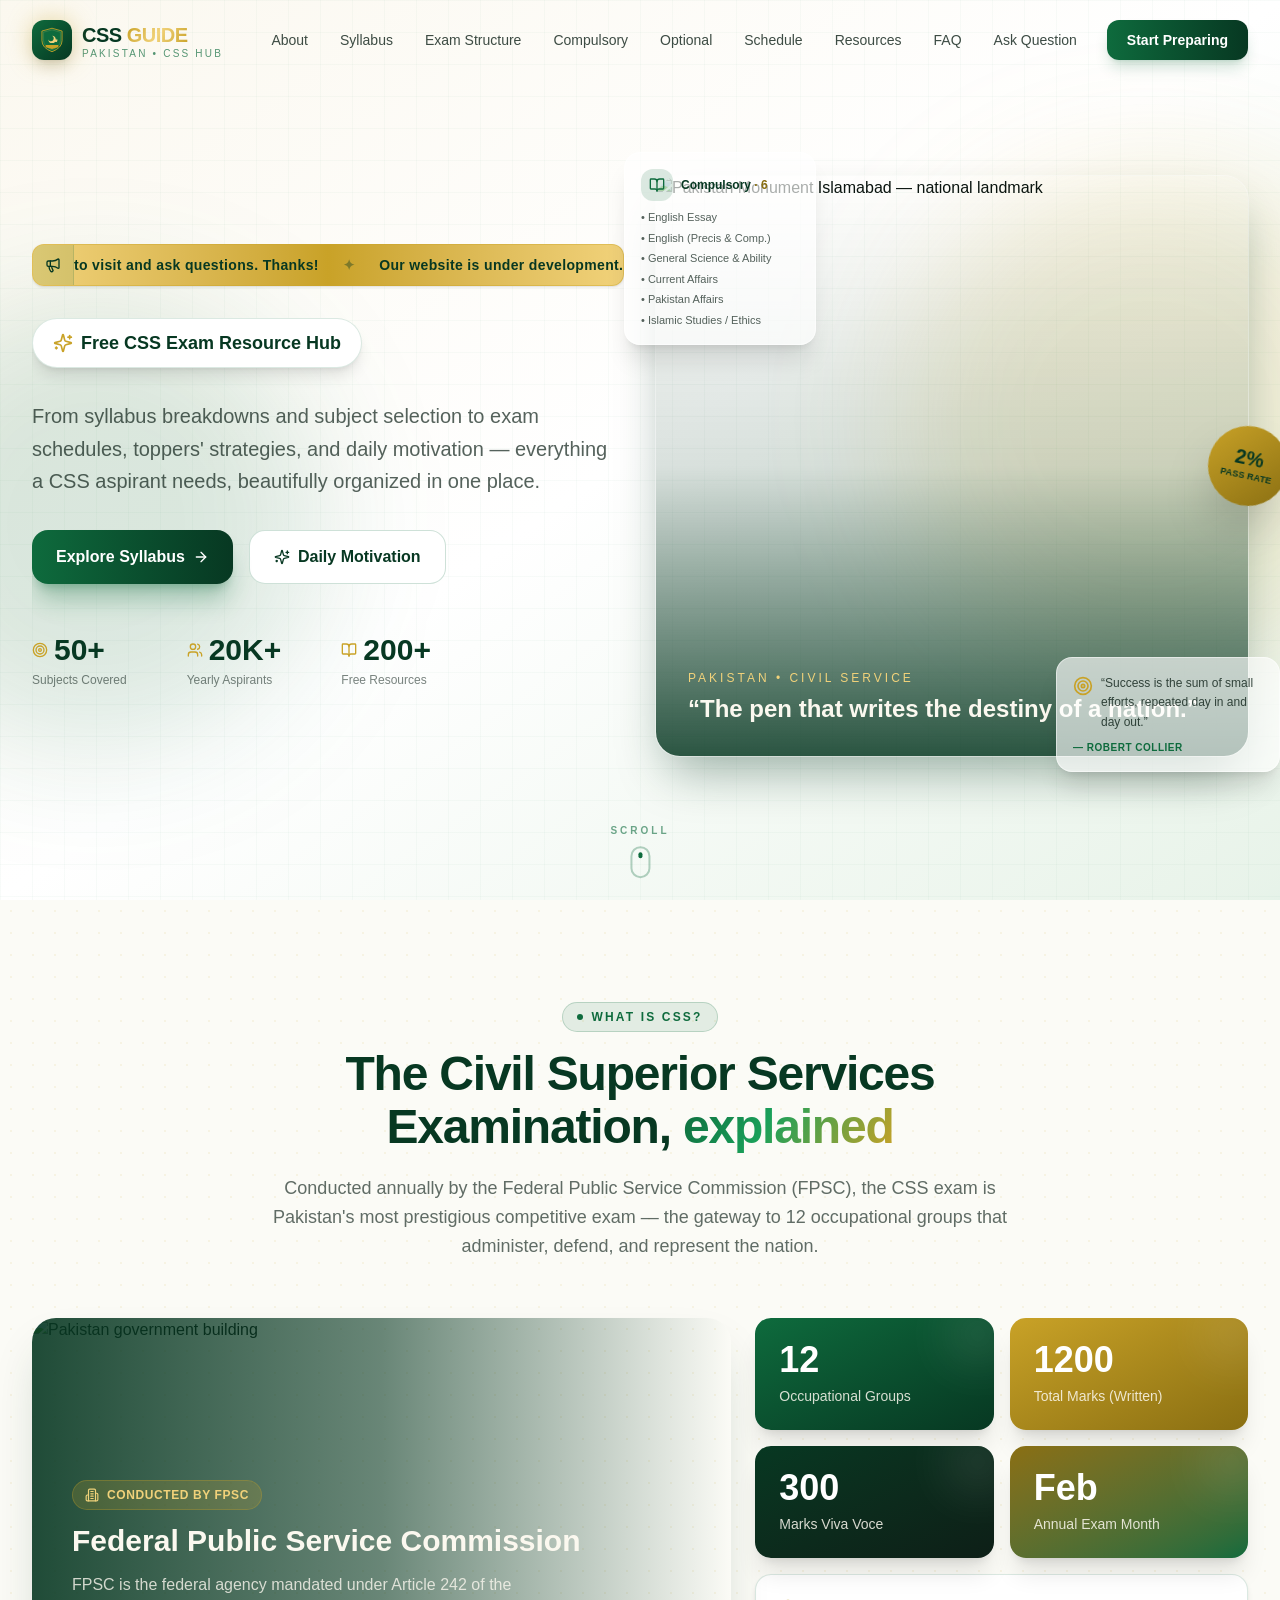
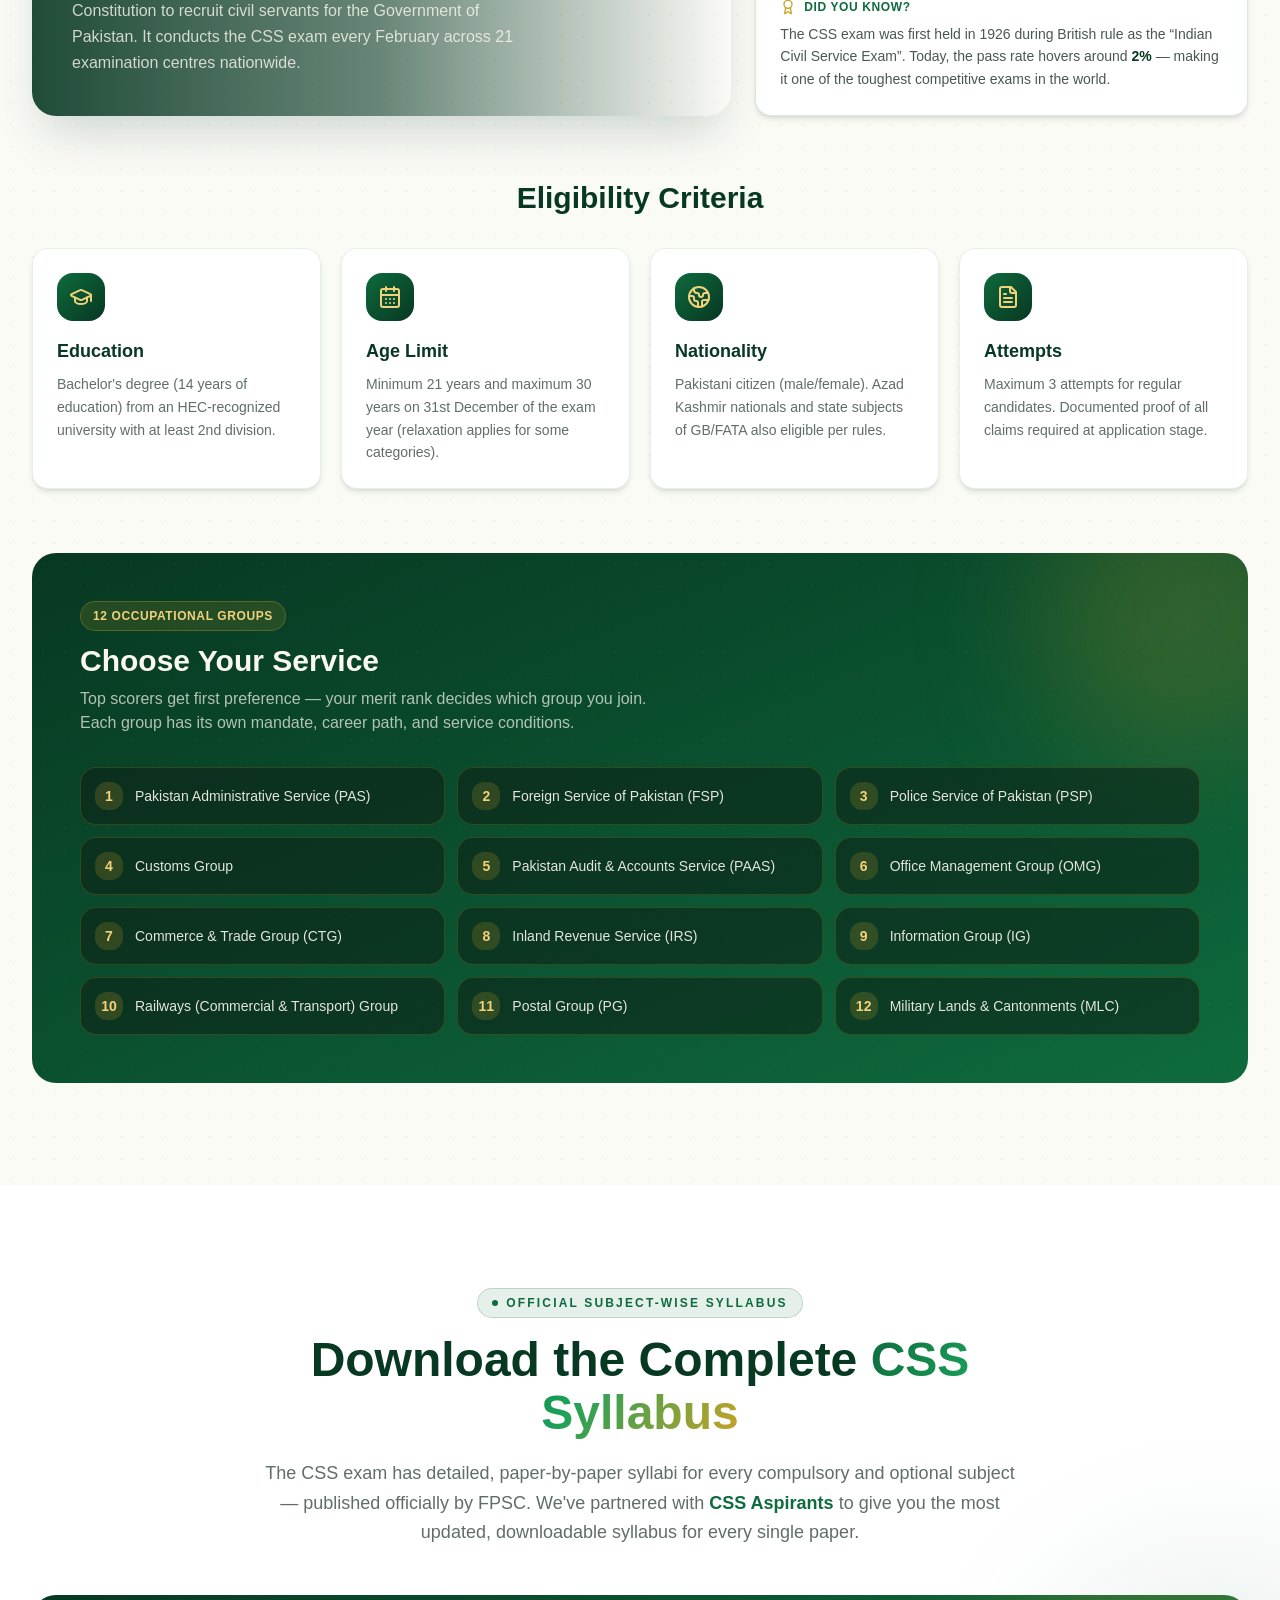
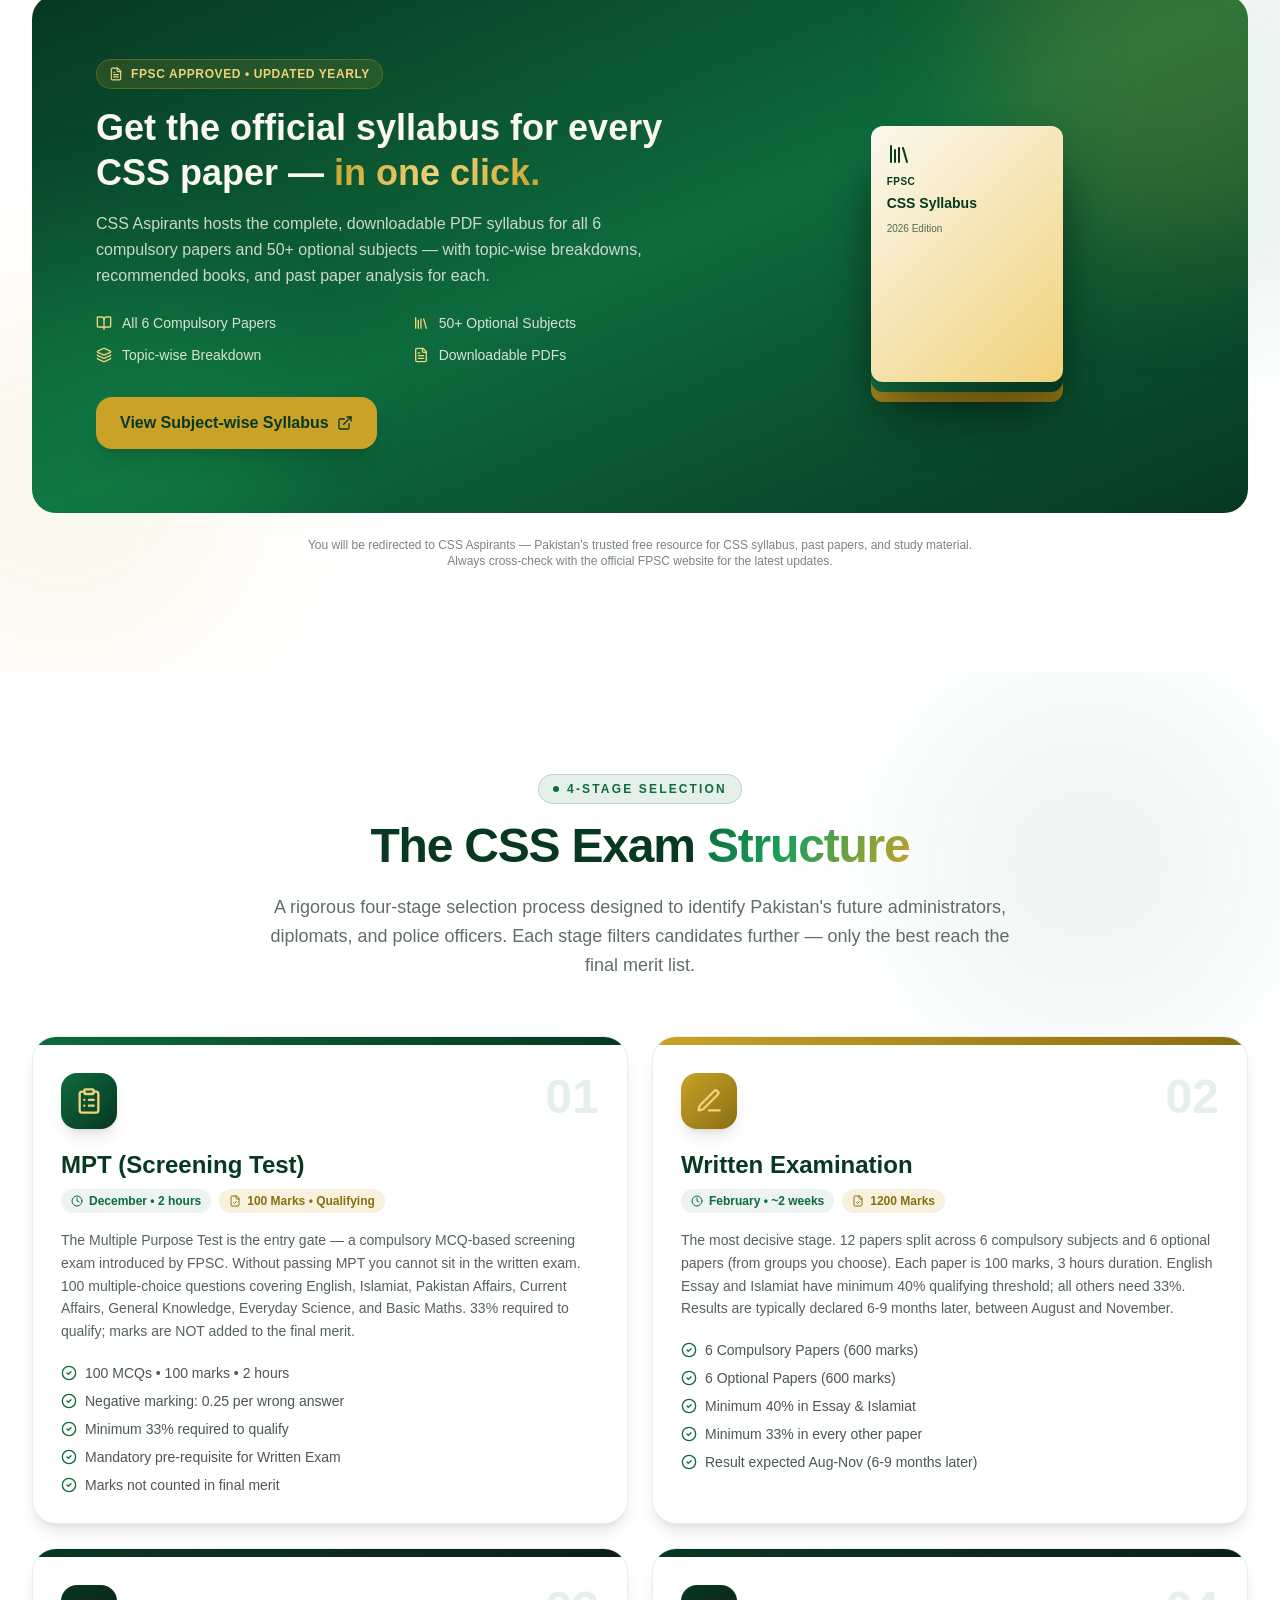
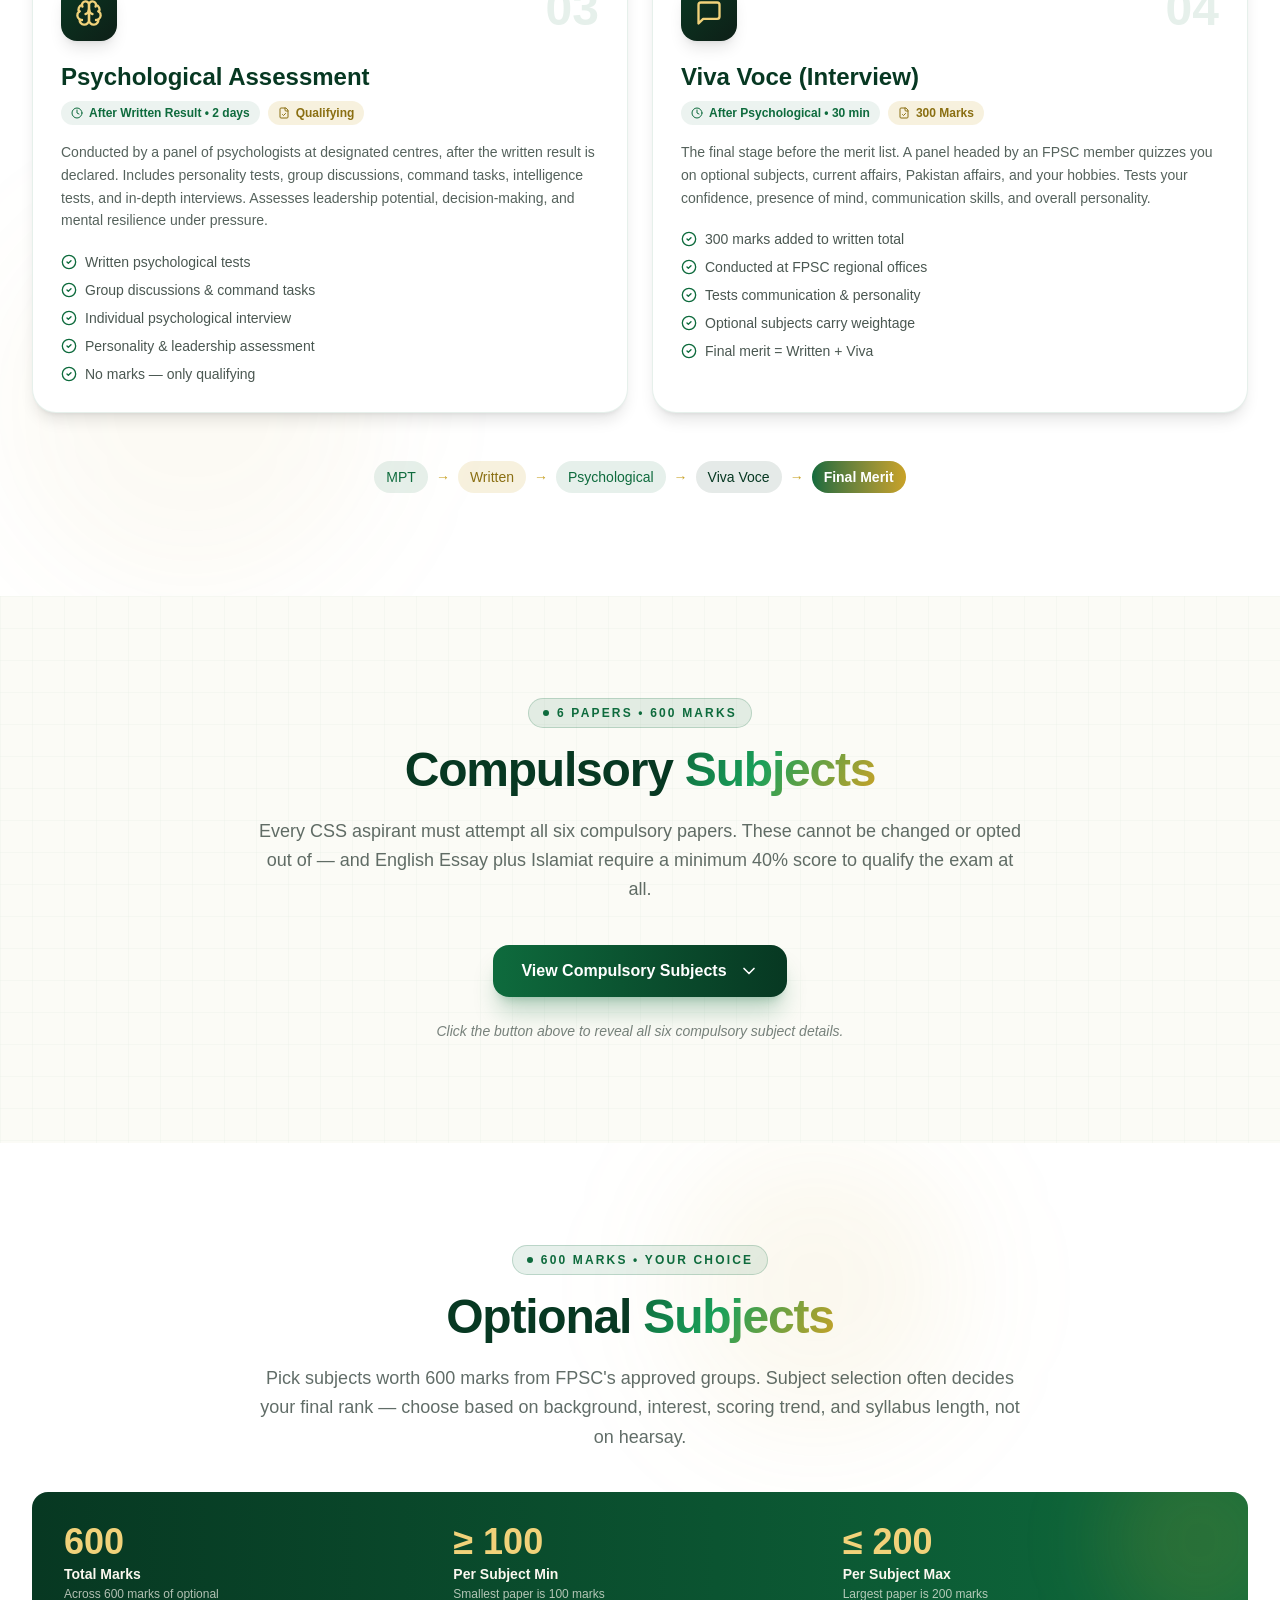
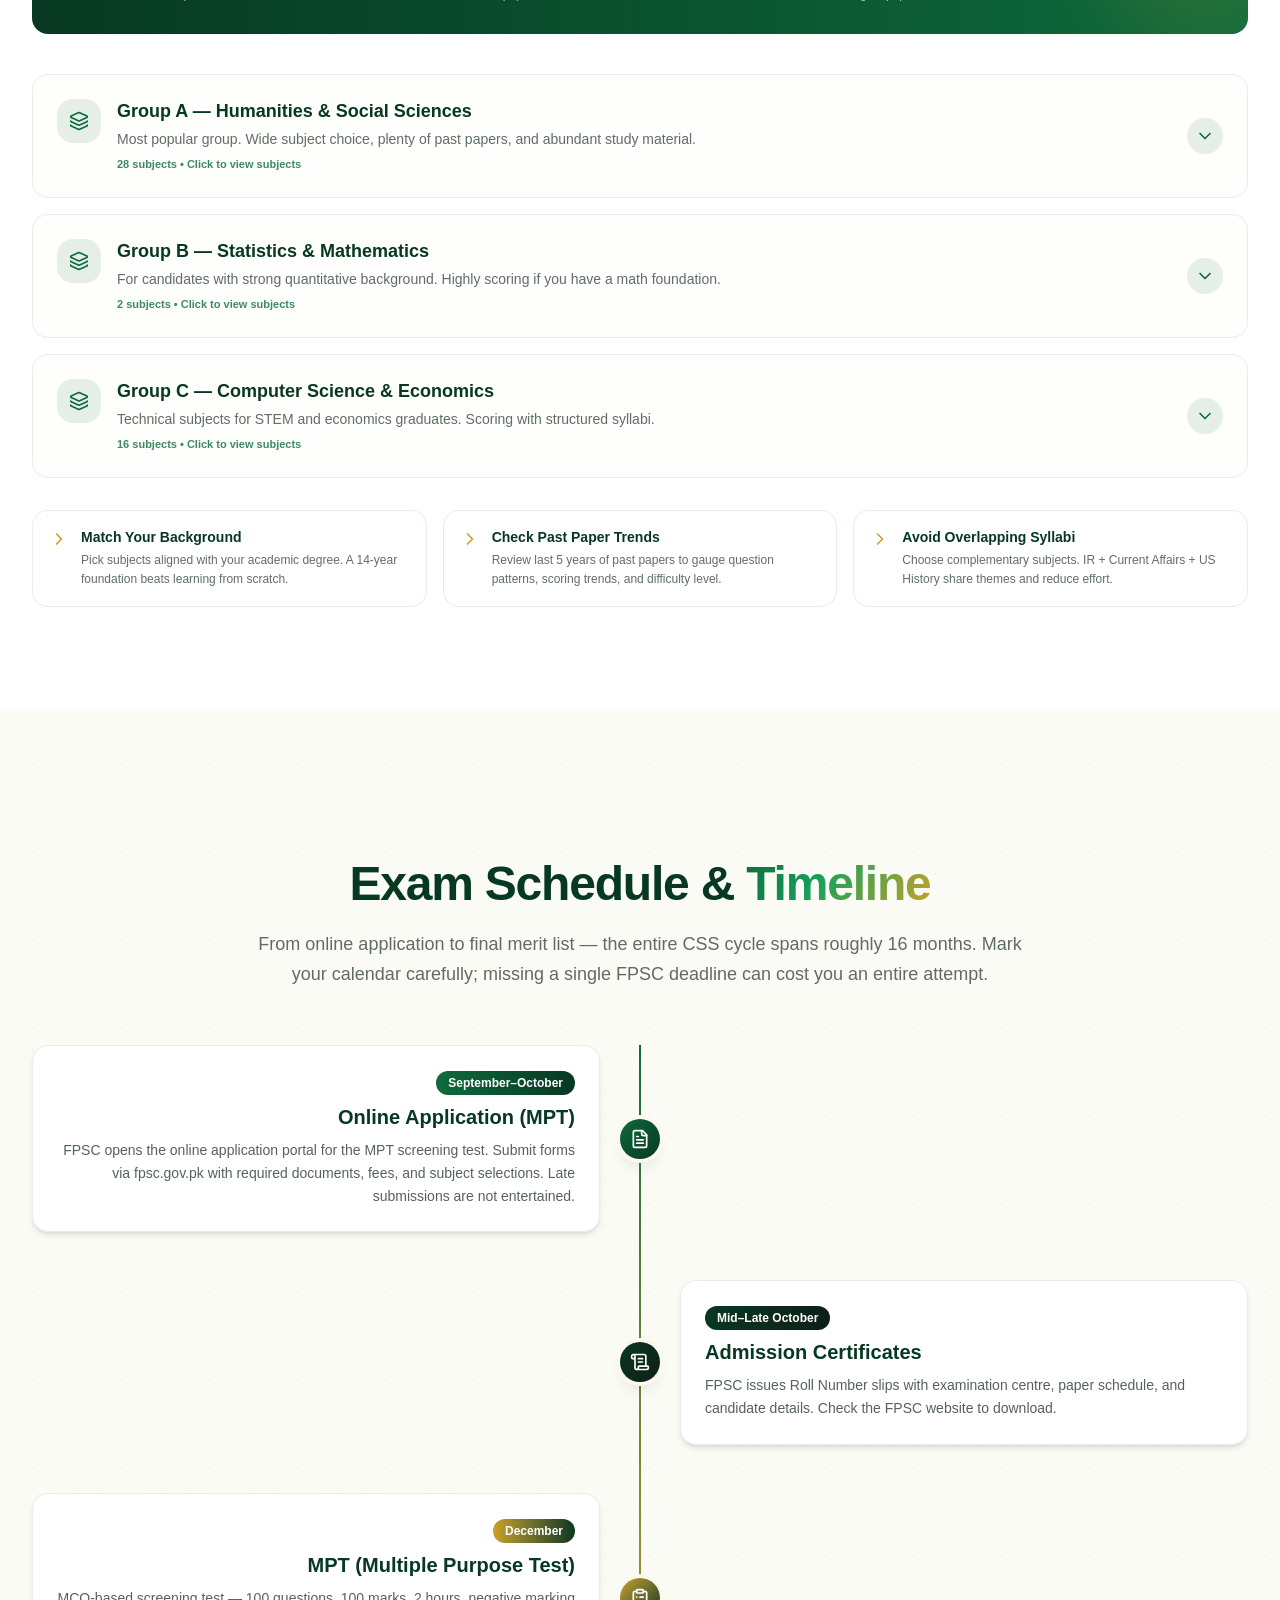
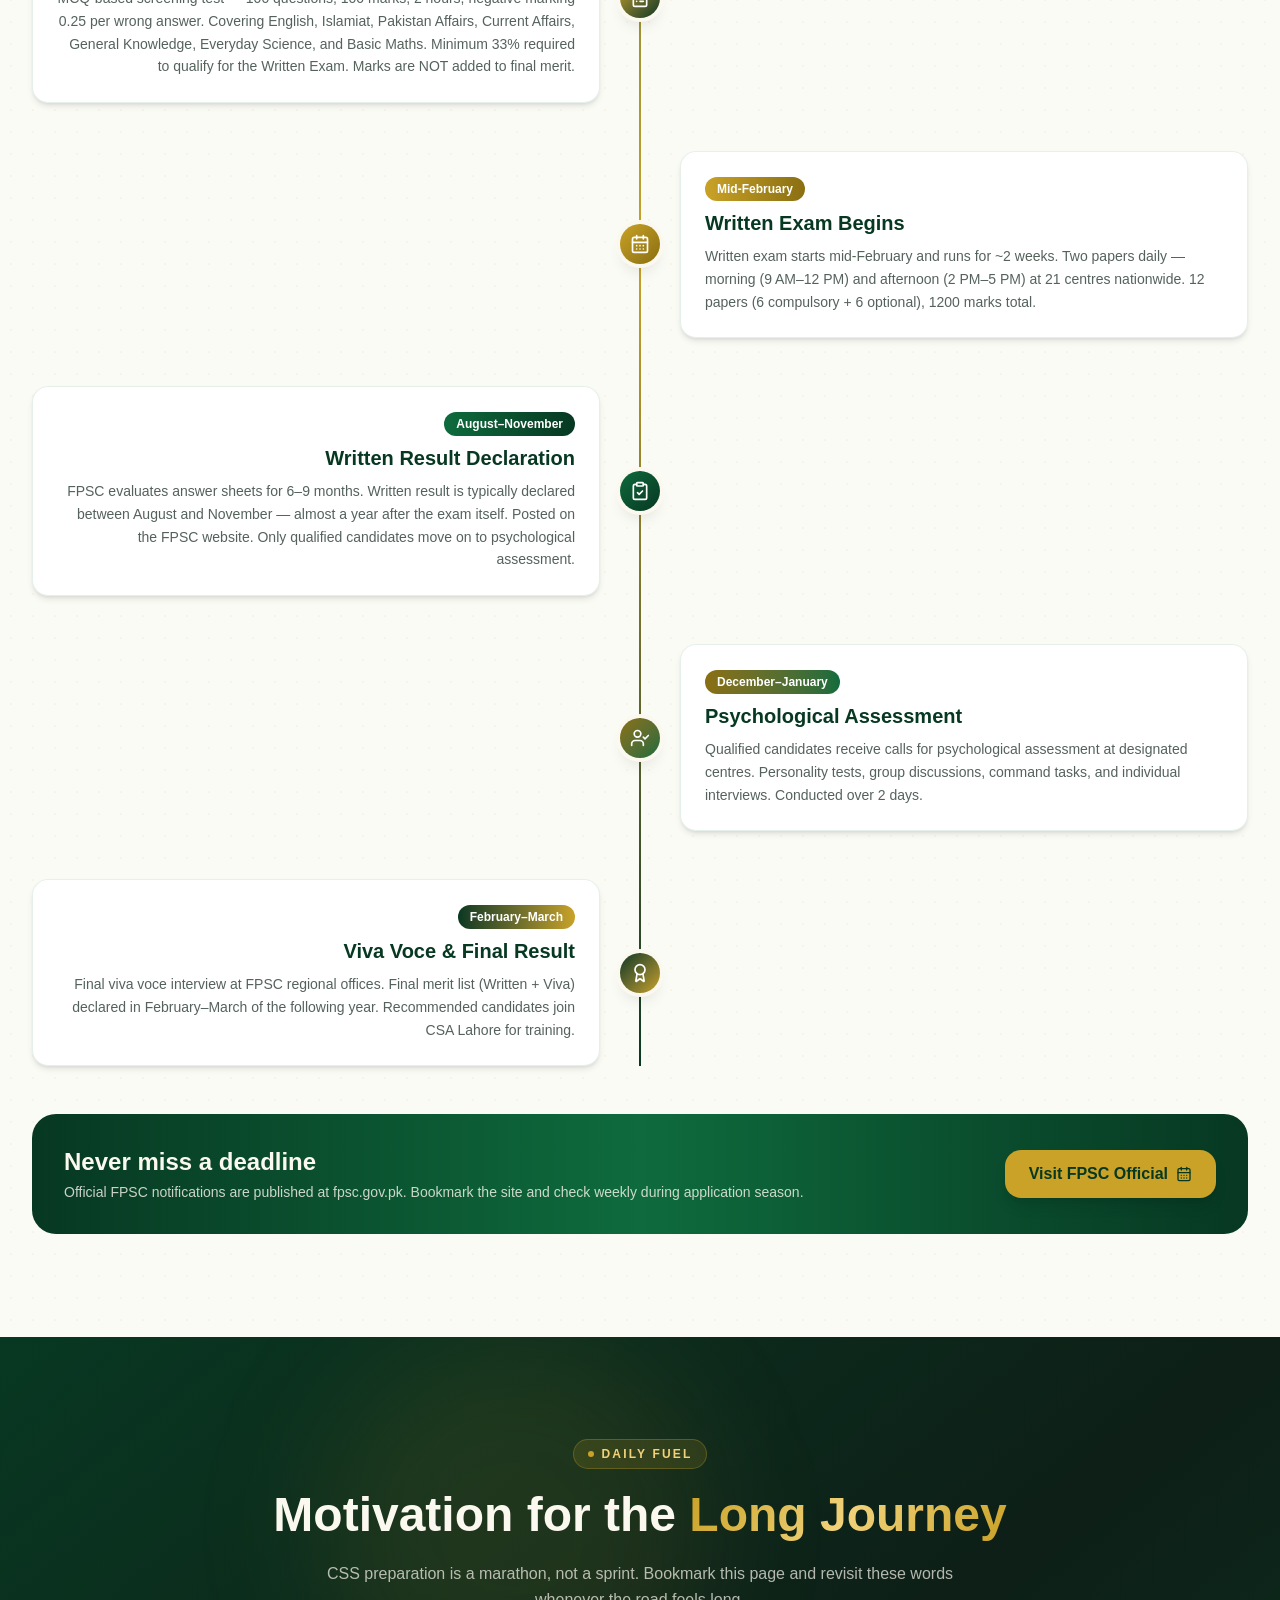
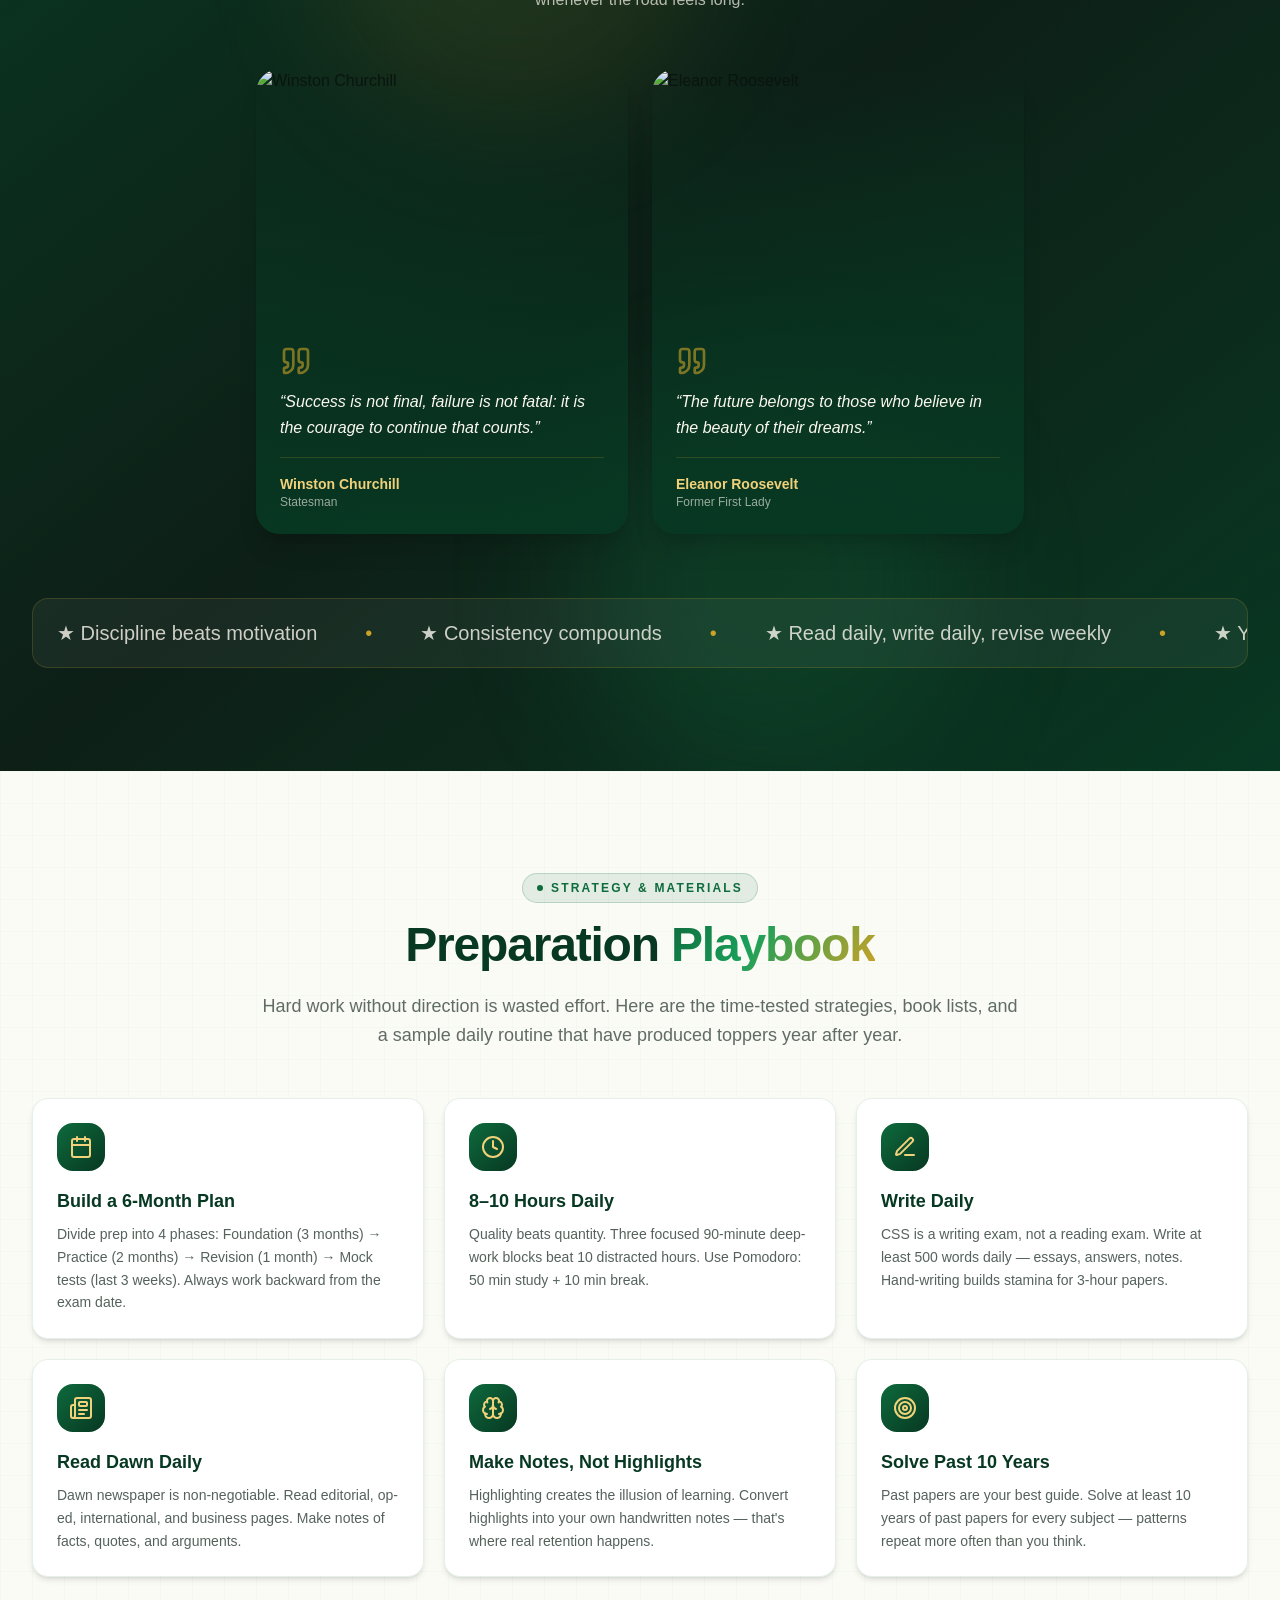
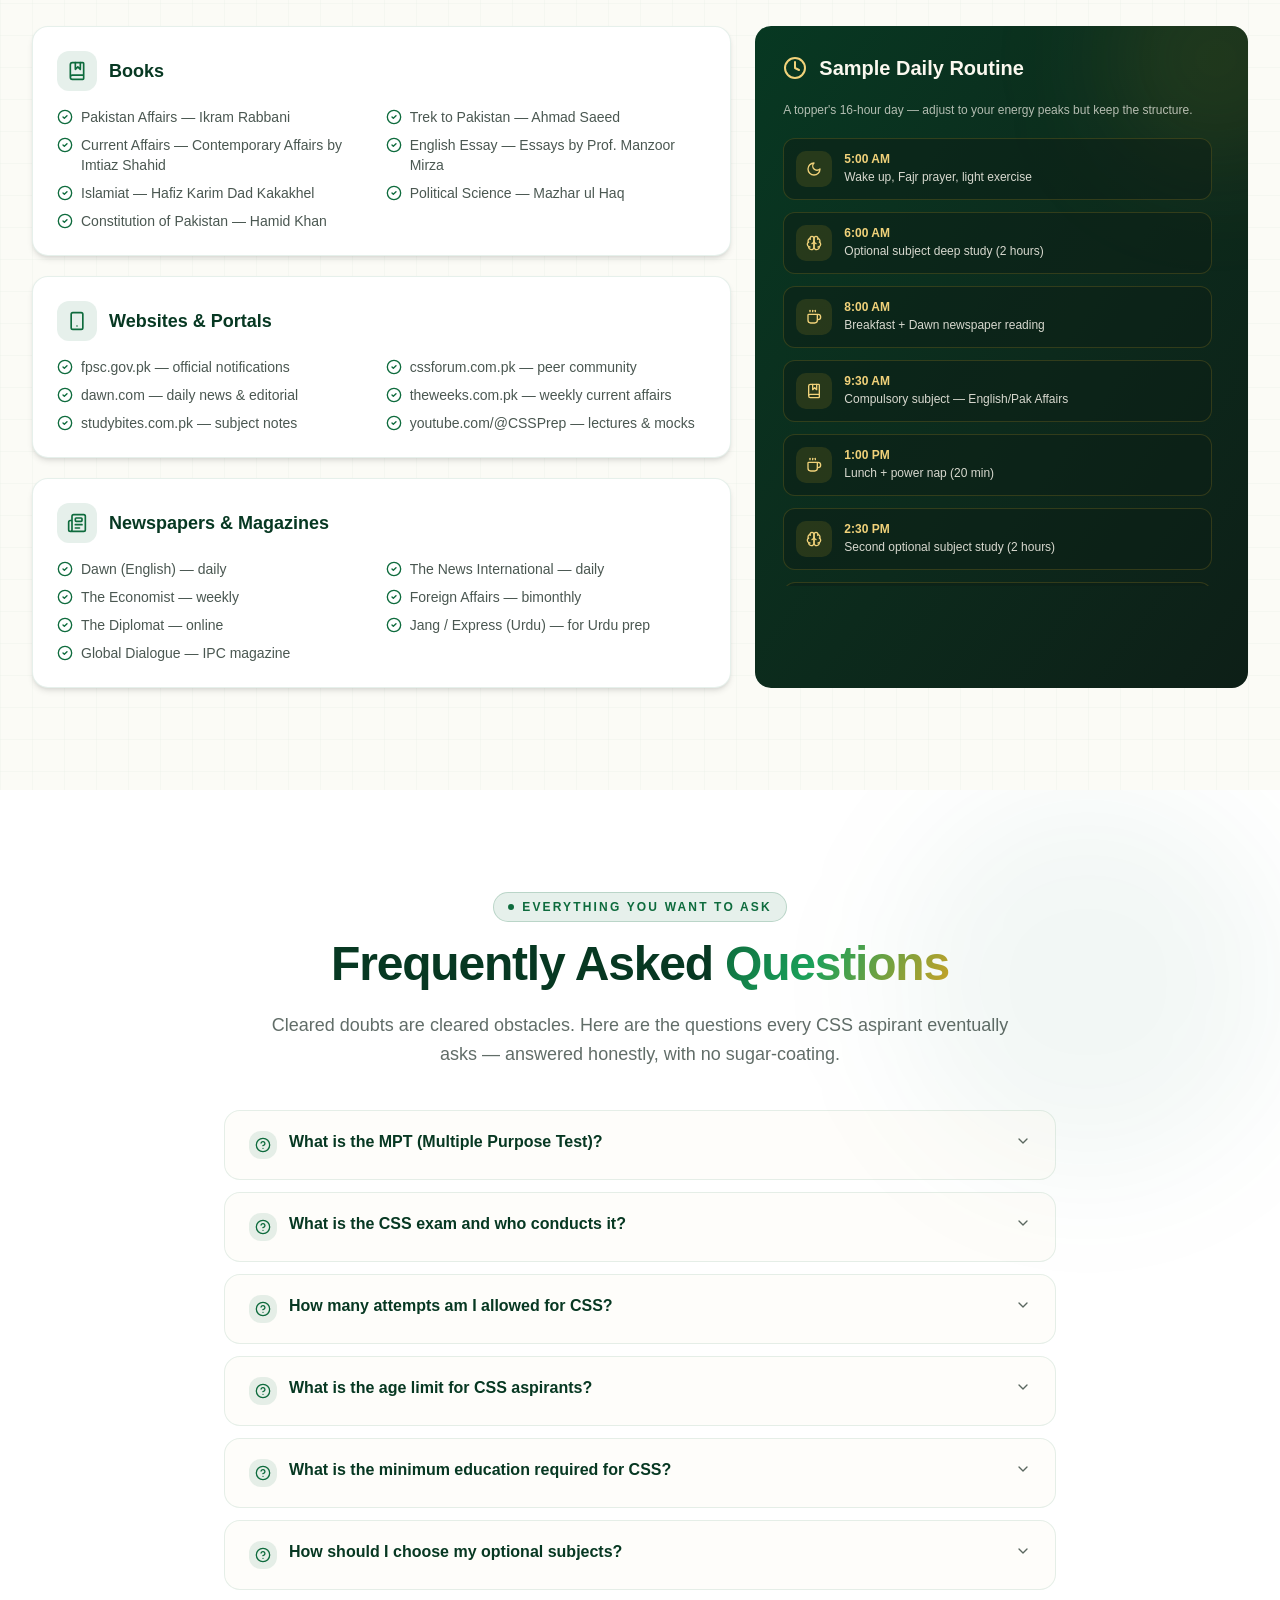
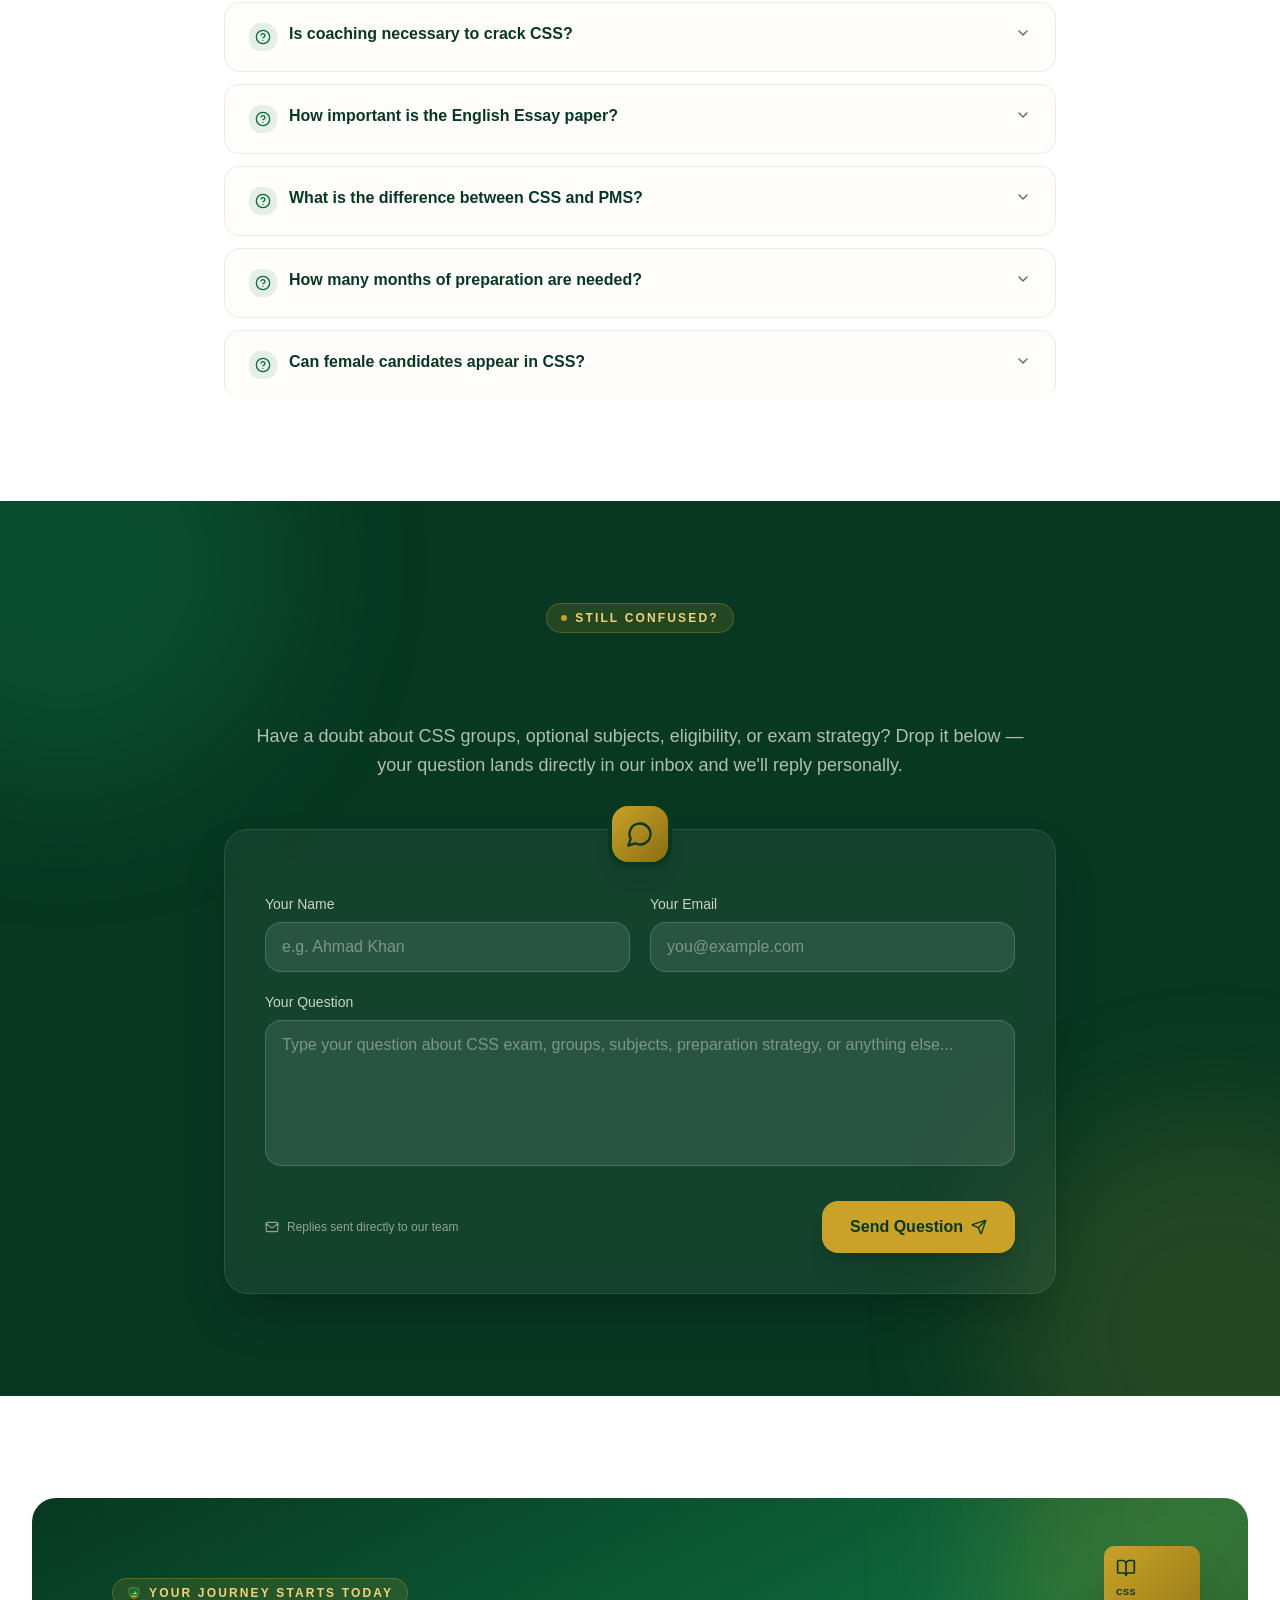
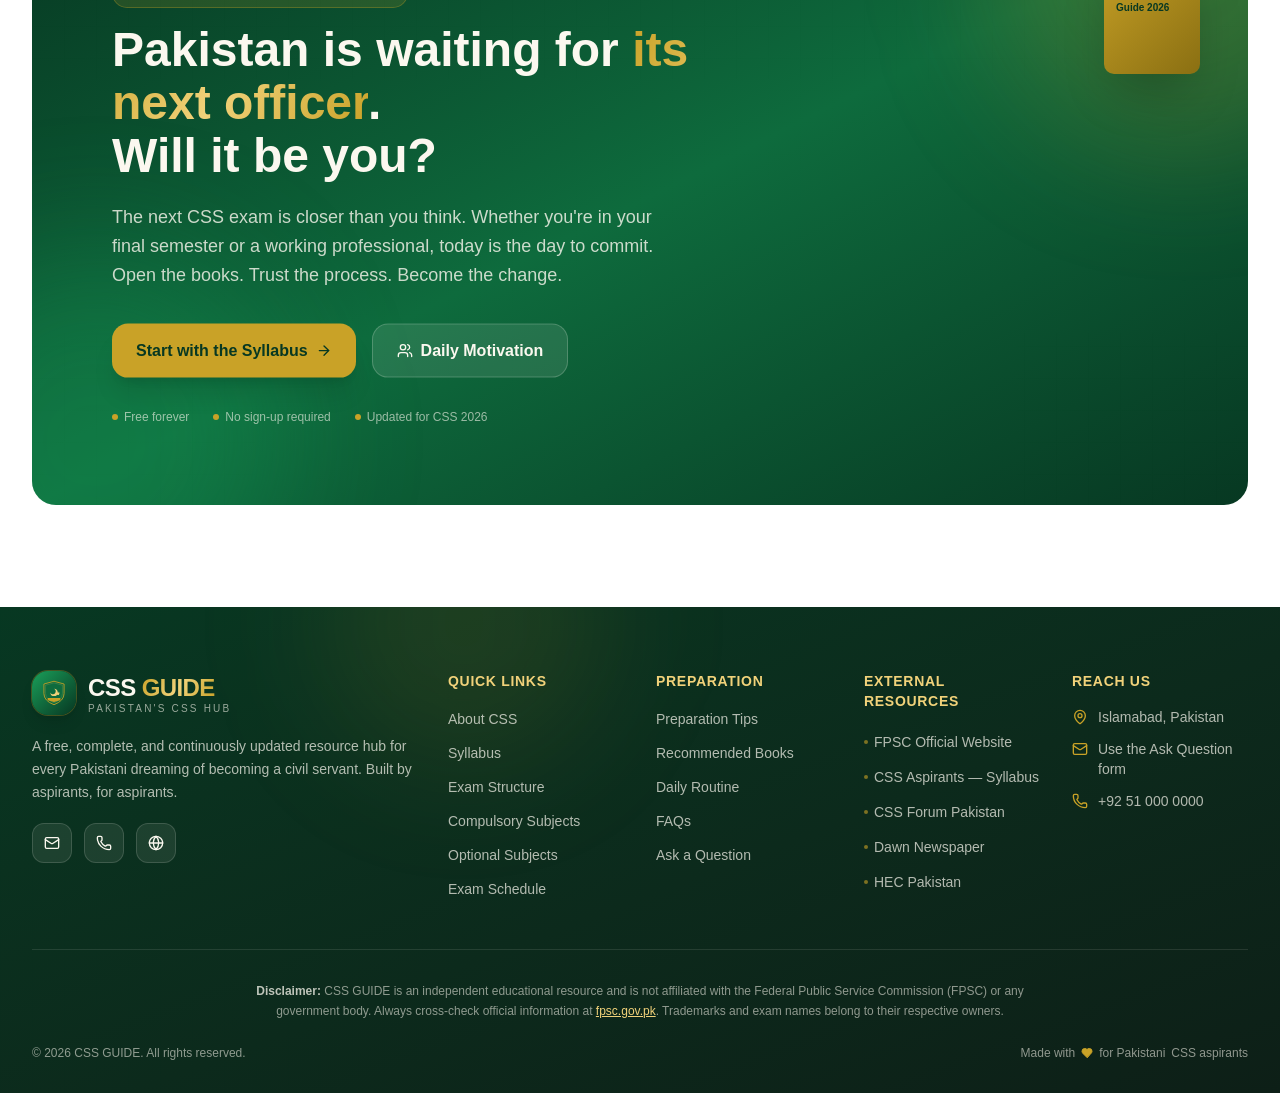
==== commit d96690f3: "Guide overlay: match chatbox auto-close conditions (#42) ## Changes  Guide overlay now auto-closes u" ====
--- a/index.html
+++ b/index.html
@@ -139,7 +139,6 @@
     + '    .guide-text b { color:#c9d1e0; font-weight:700; }'
     + '    .guide-text .blue { color:#3b82f6; }'
     + '    .guide-text .green { color:#22c55e; }'
-    + '
     + '    .hitup-btn { position:relative; width:auto; min-width:42px; height:24px; border-radius:10px; background:linear-gradient(145deg,#1a2a2f,#141e28); border:1.5px solid rgba(96,165,250,0.25); color:#60a5fa; font-size:8.5px; font-weight:800; letter-spacing:0.4px; cursor:pointer; display:flex; align-items:center; justify-content:center; gap:2px; box-shadow: 3px 3px 8px #0d0f14, -2px -2px 6px #2a2f3a, inset 1px 1px 2px rgba(96,165,250,0.08); transition:all 0.15s; flex-shrink:0; padding:0 6px; text-transform:uppercase; }'
     + '    .hitup-btn:hover { border-color:rgba(96,165,250,0.5); box-shadow: 3px 3px 8px #0d0f14, -2px -2px 6px #2a2f3a, inset 1px 1px 2px rgba(96,165,250,0.12), 0 0 10px rgba(96,165,250,0.12); transform:translateY(-1px); }'
     + '    .hitup-btn:active { box-shadow: inset 3px 3px 6px #0d0f14, inset -2px -2px 4px #2a2f3a; transform:translateY(0); }'
@@ -2723,7 +2722,7 @@
       avatarEl.style.background = '#252a35';
       if (headerRole) headerRole.textContent = 'Dumbo \u2192 Goharam';
     }
-    if (headerStatus) headerStatus.textContent = '';
+    if (headerStatus) headerStatus.textContent = ''; // clears only the status text span, Guide button is outside the span
 
     // FORCE FULL RE-RENDER: Clear all stale DOM and tracking state
     // This prevents messages rendered with a previous (or null) myRole from staying
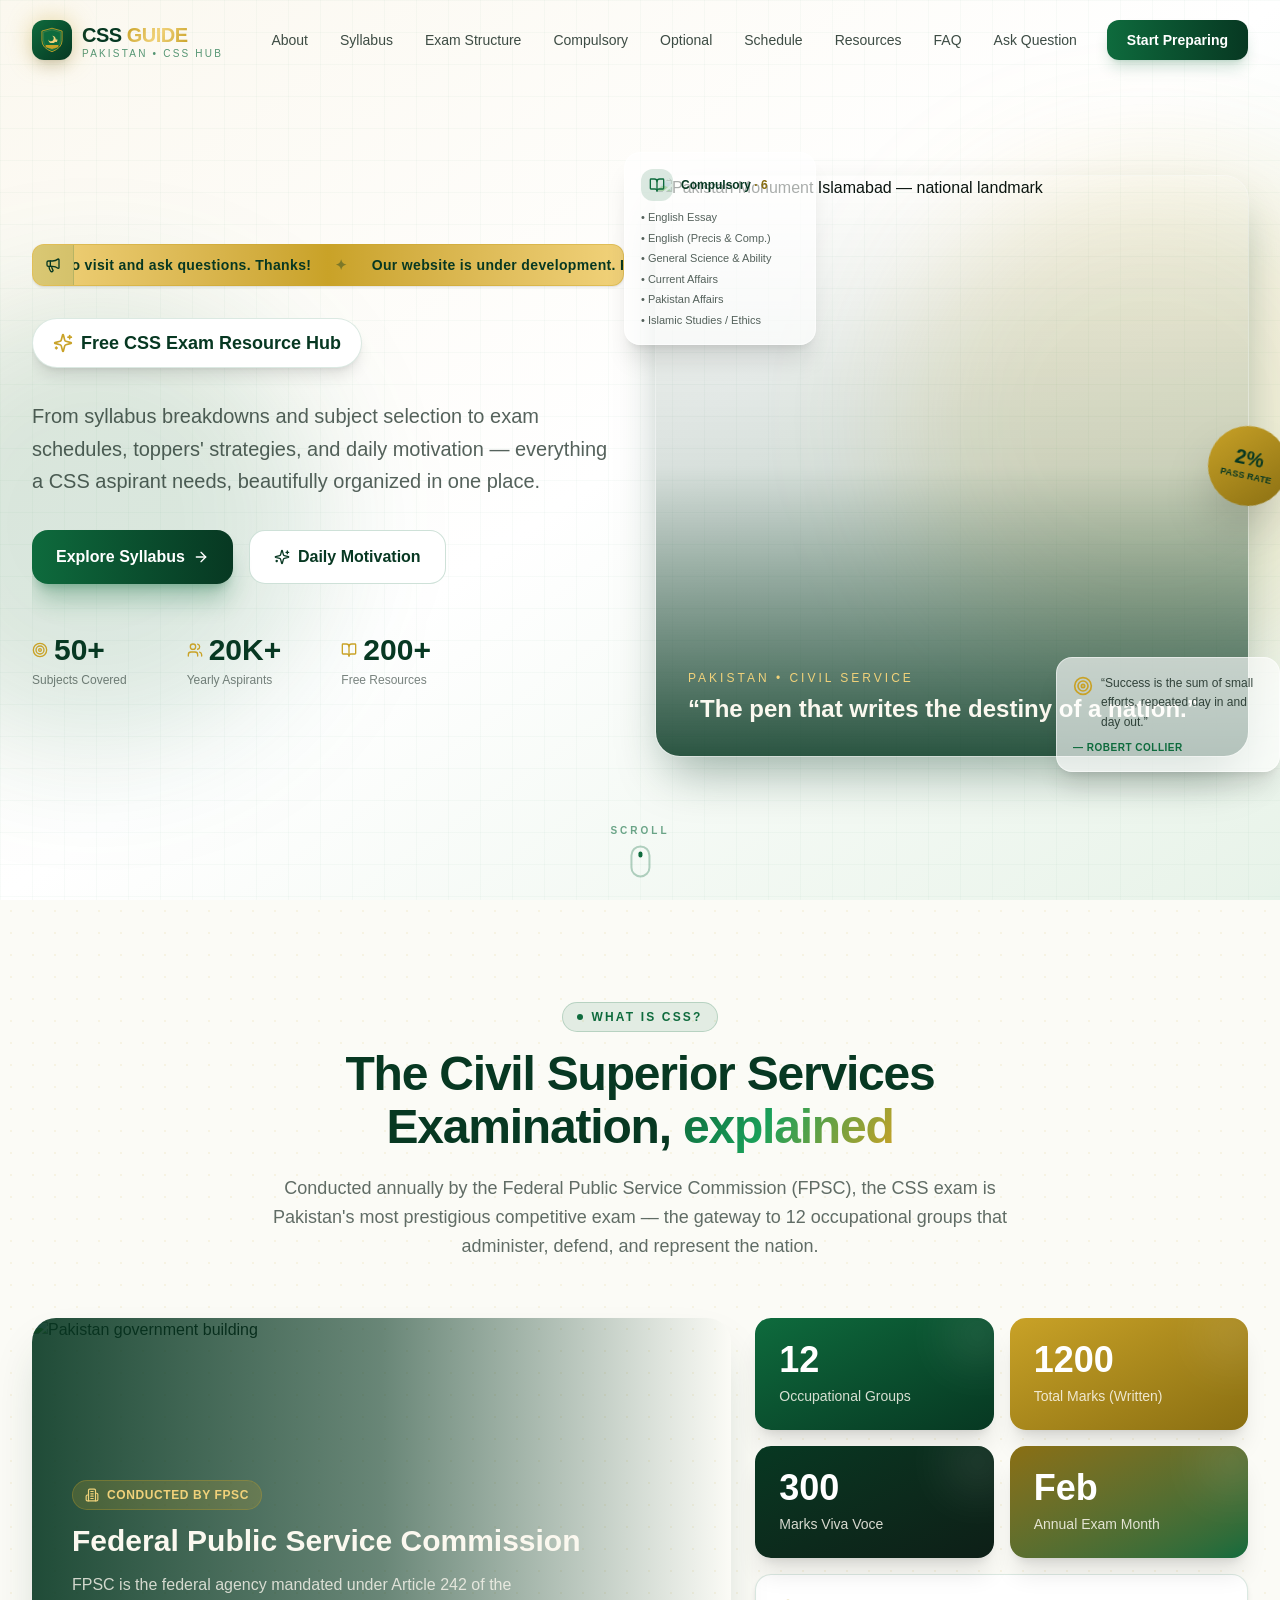
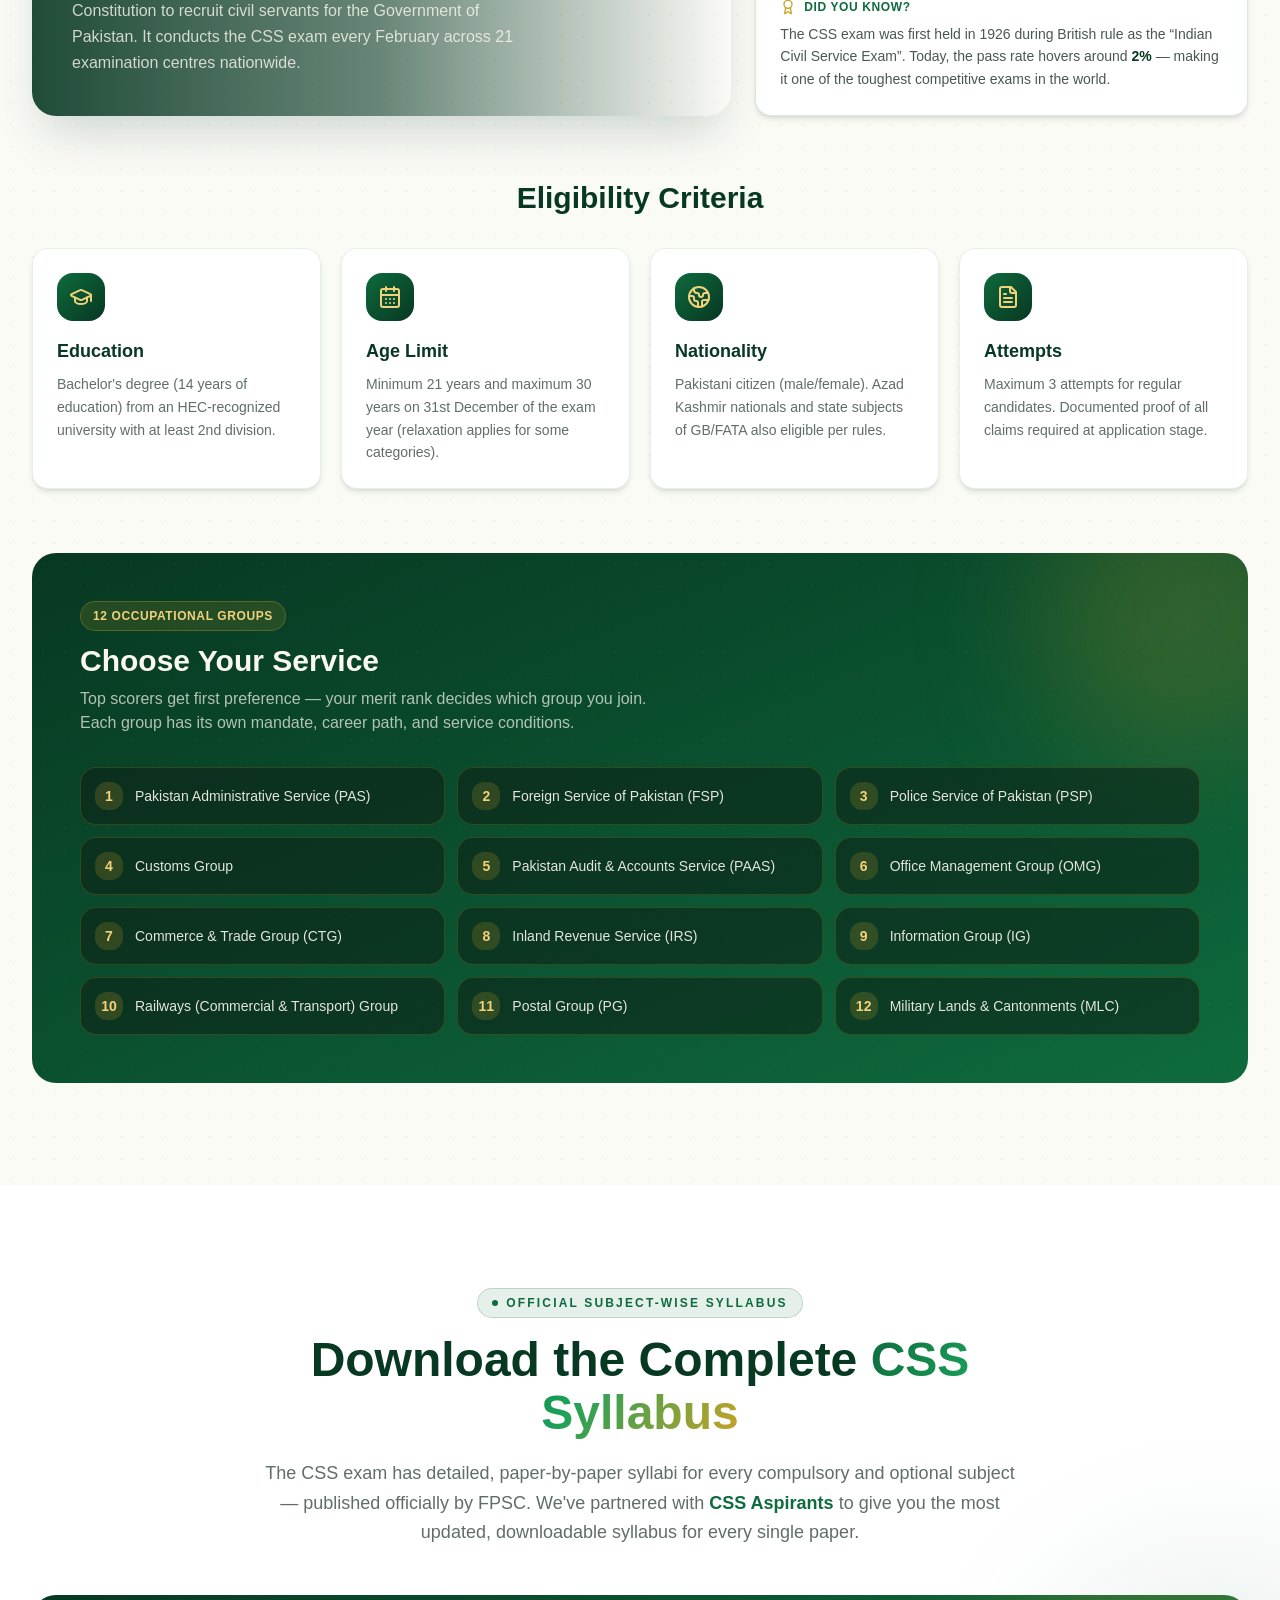
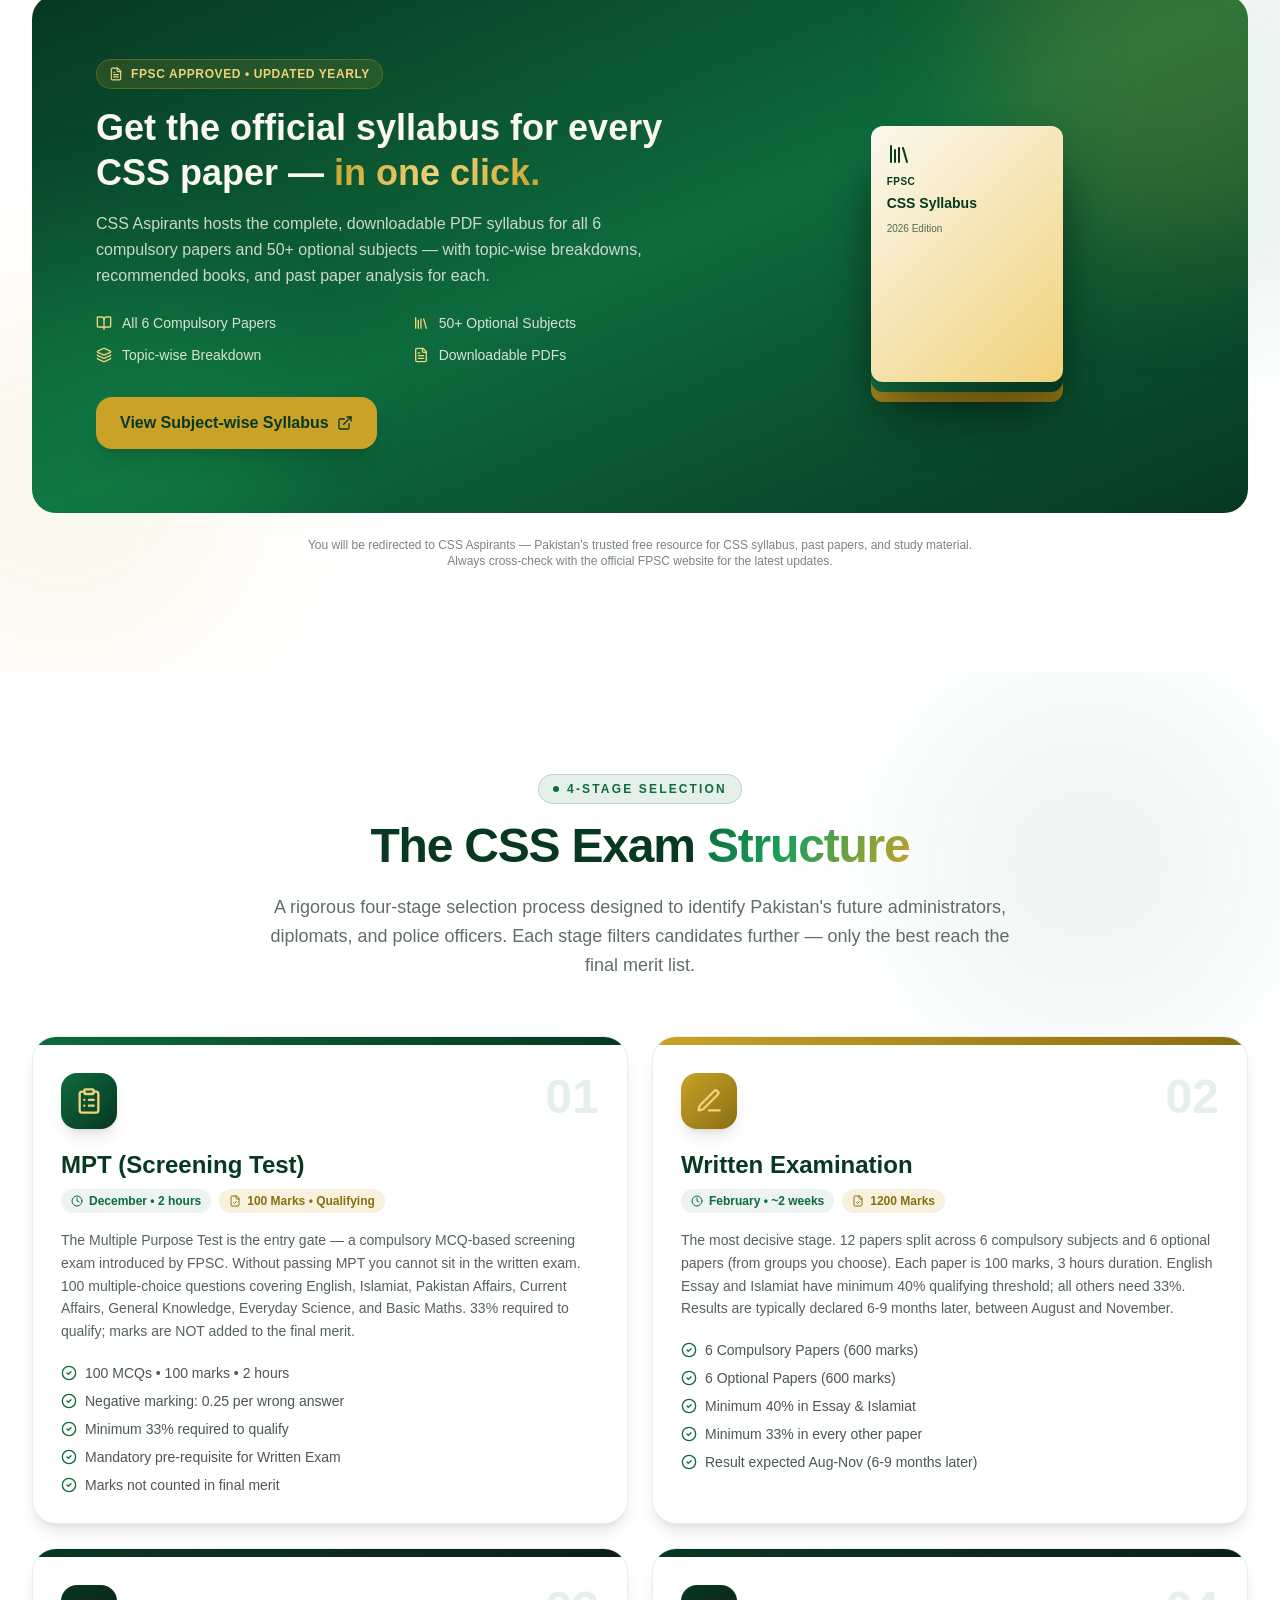
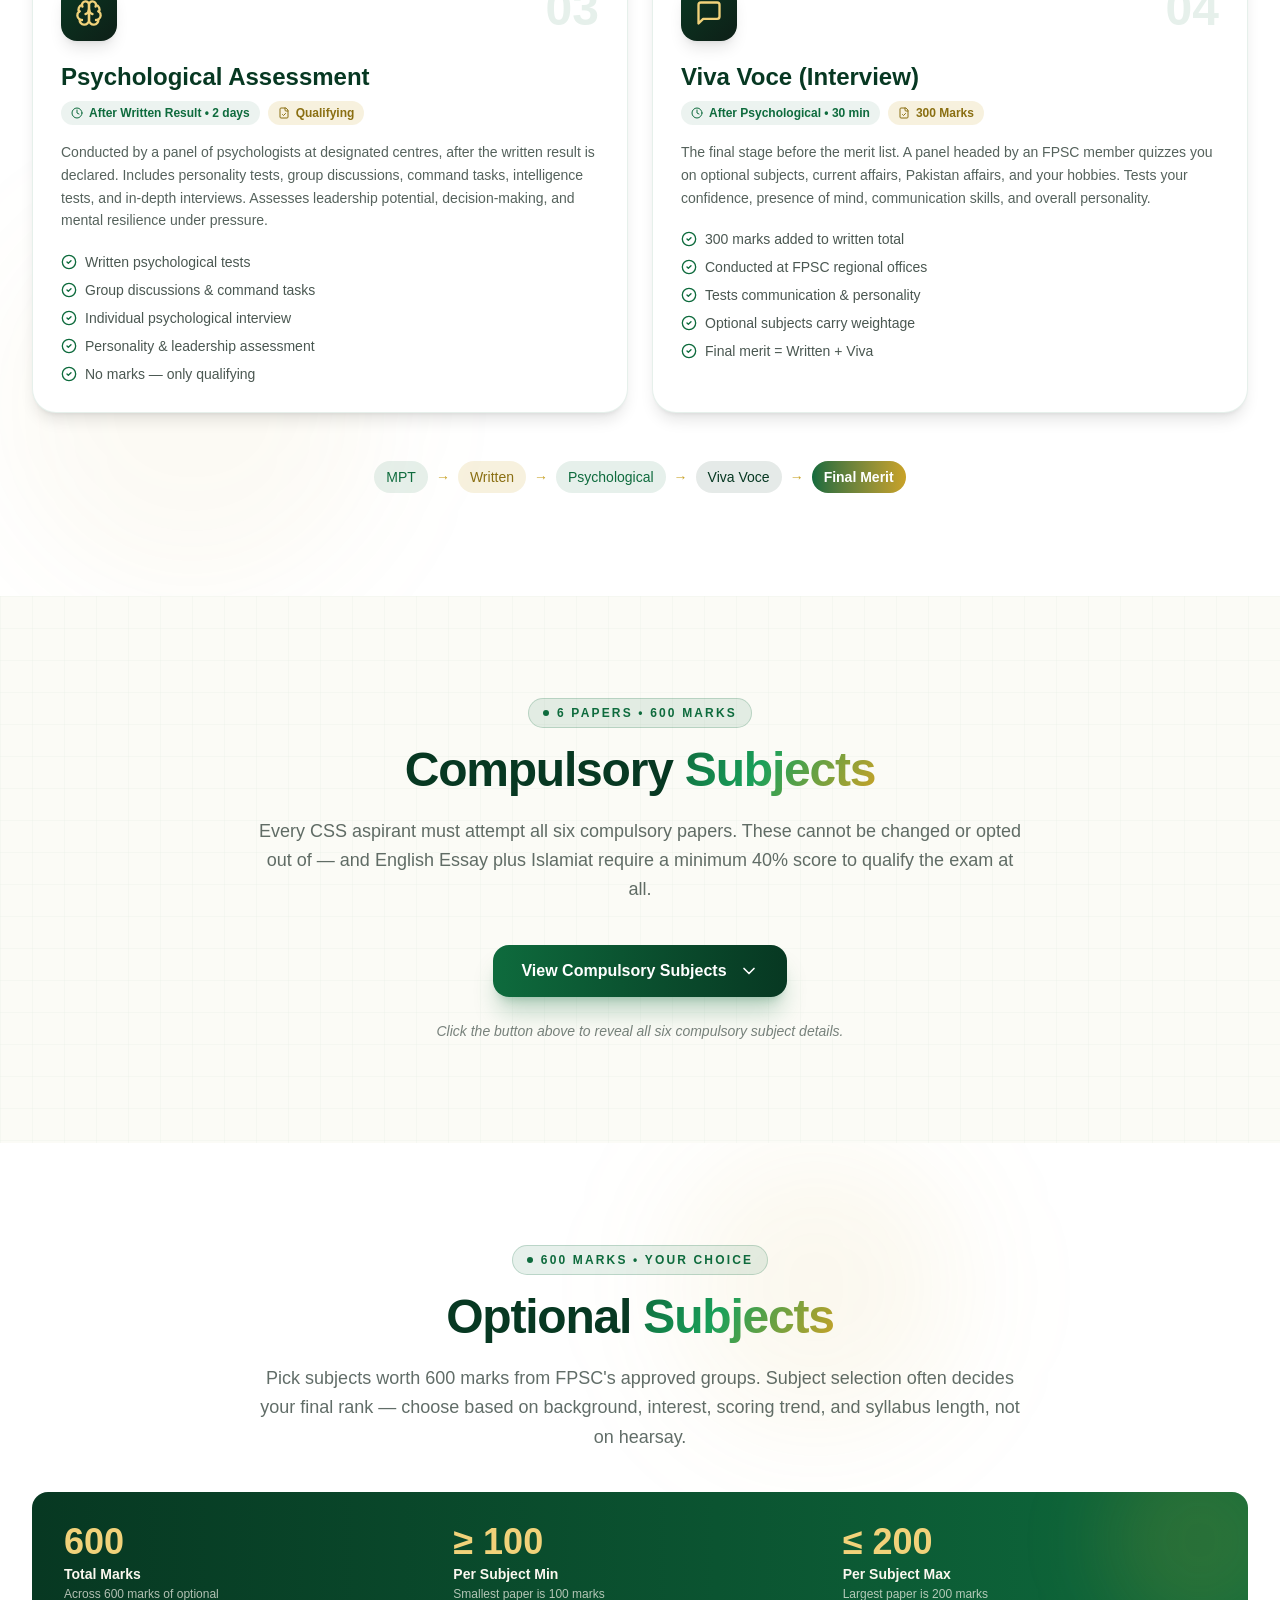
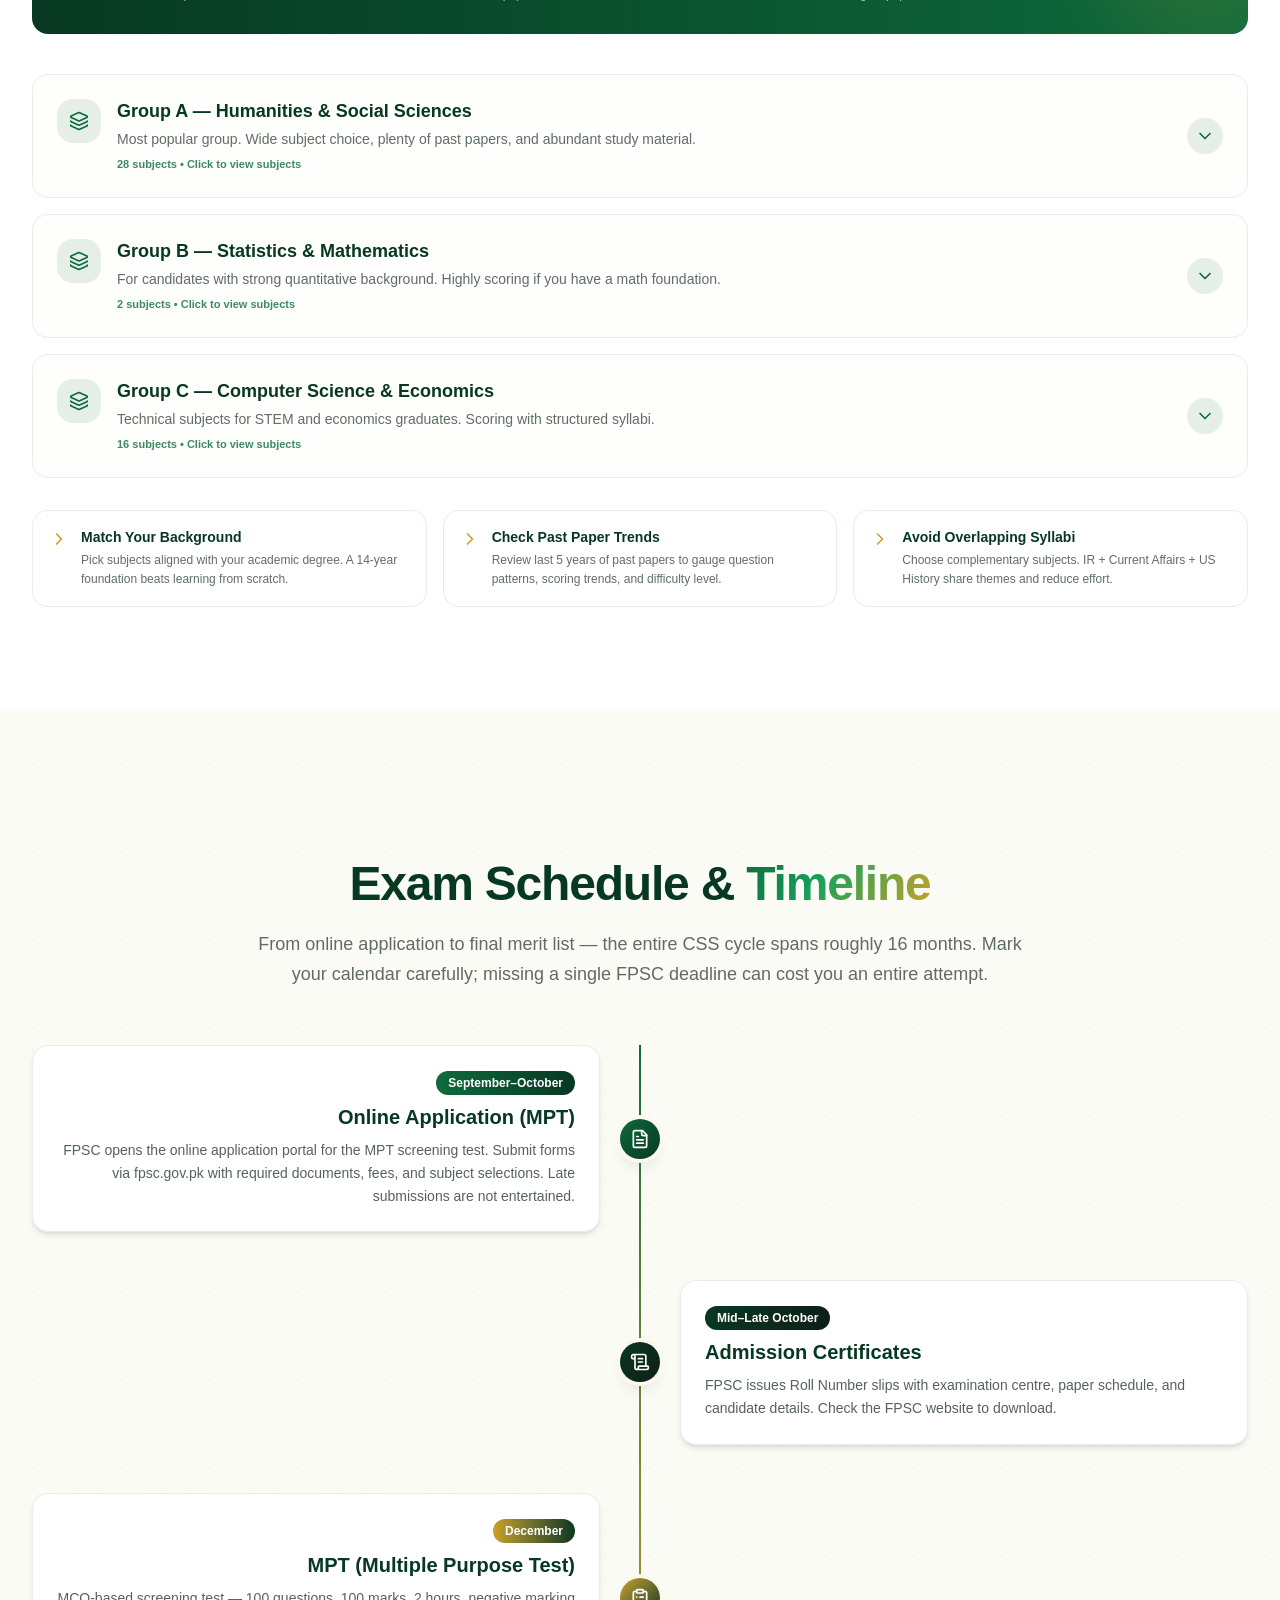
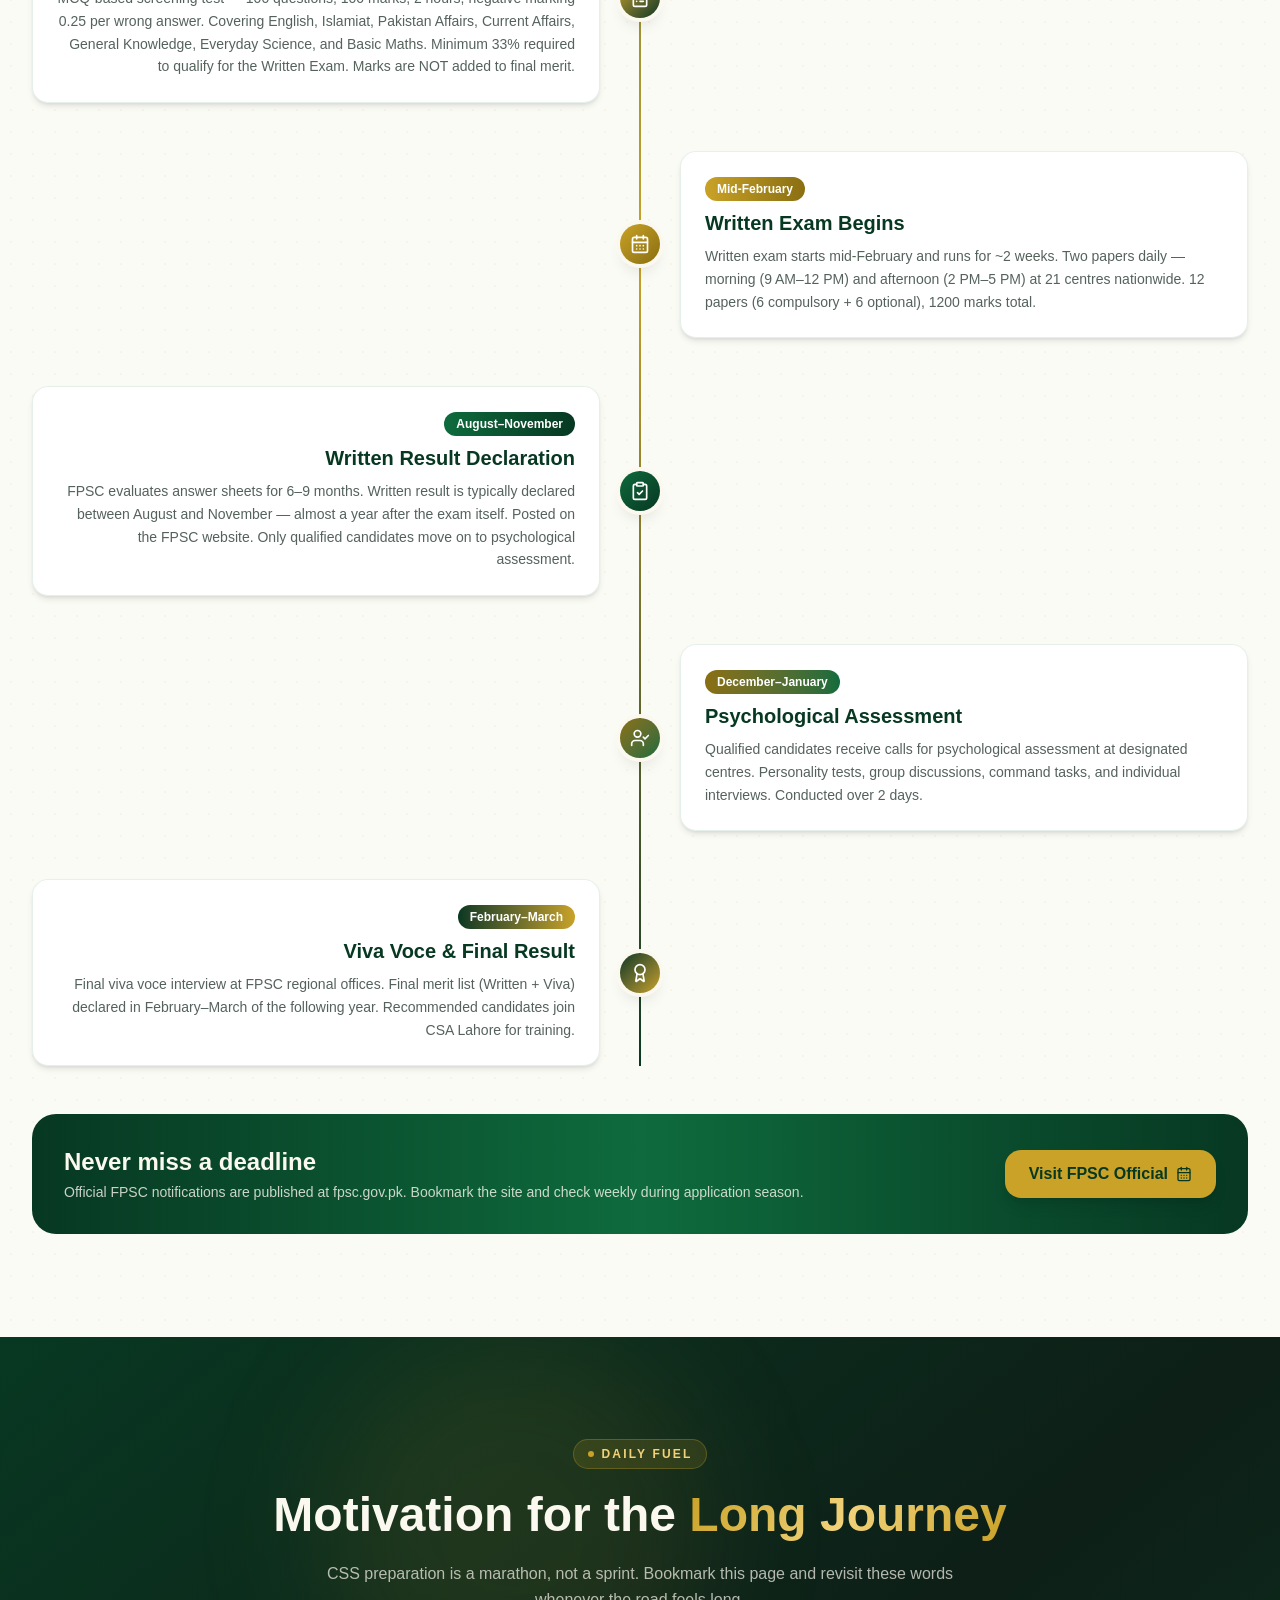
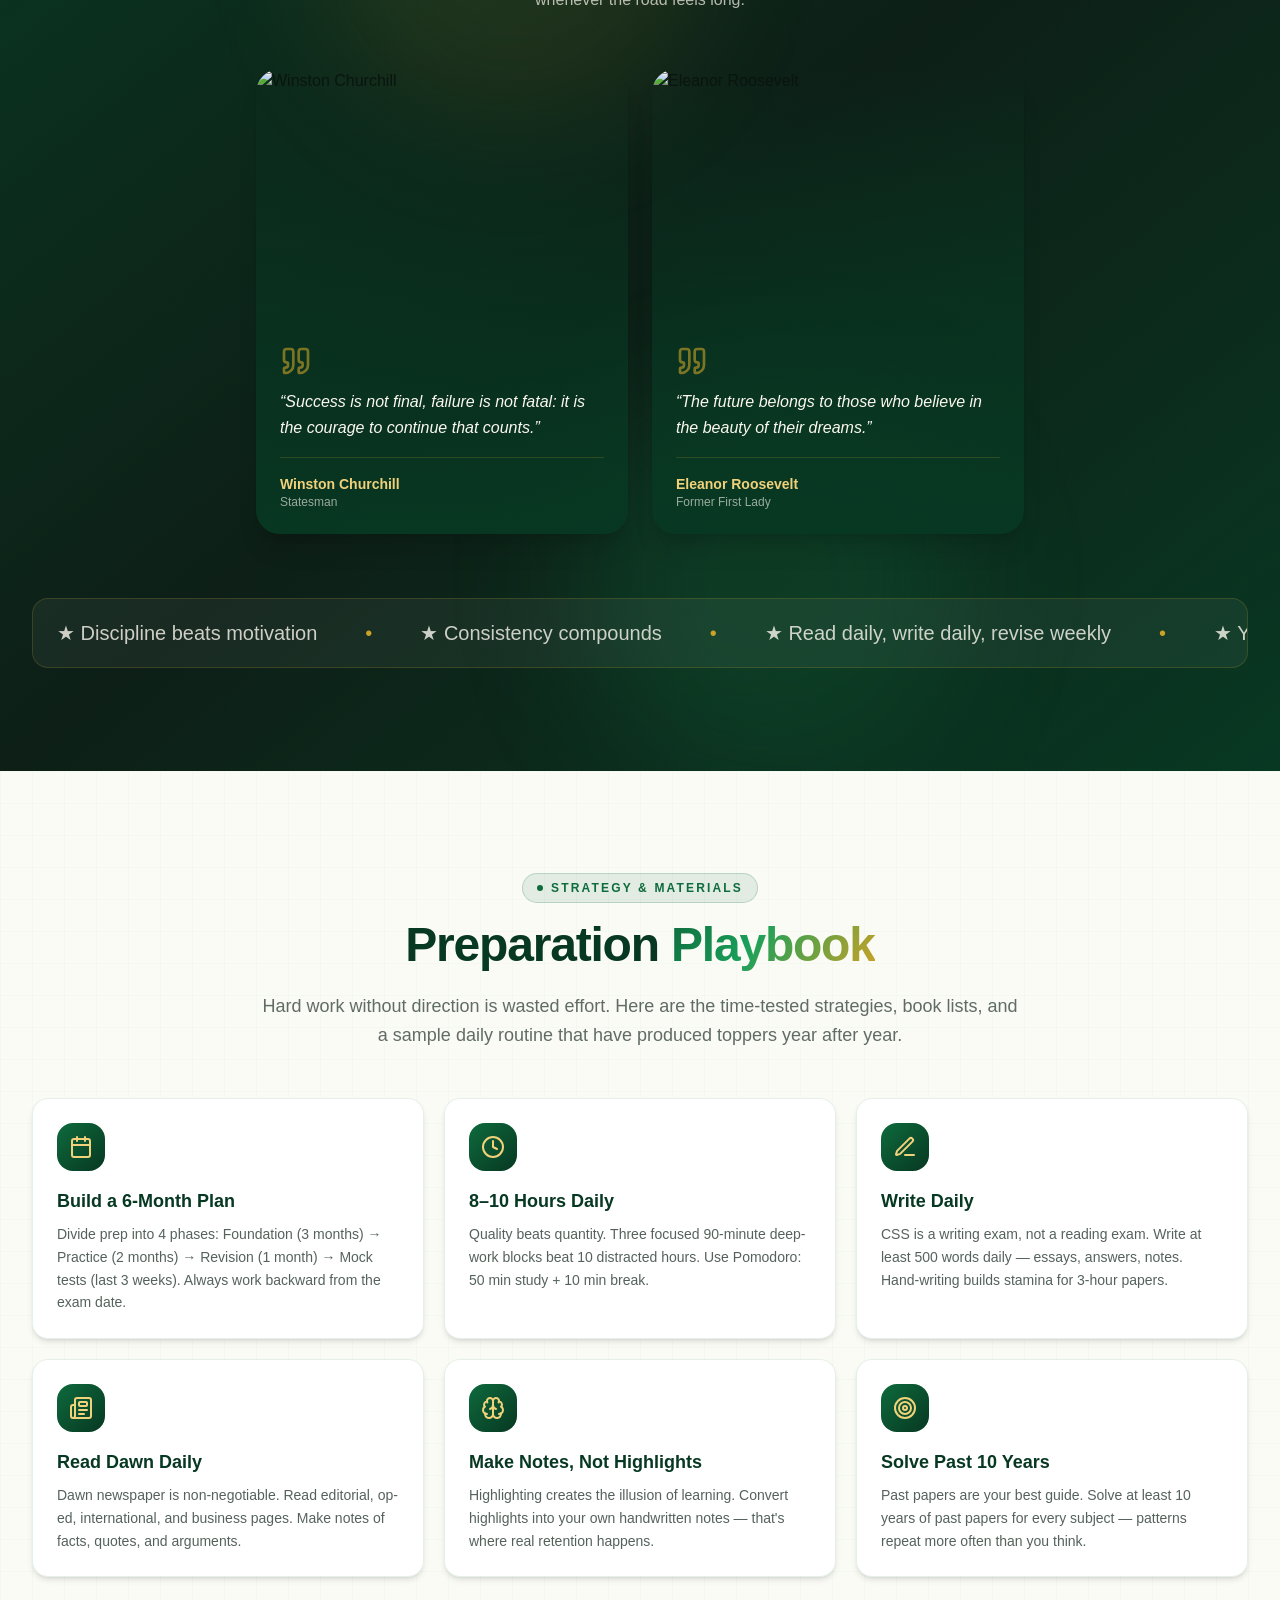
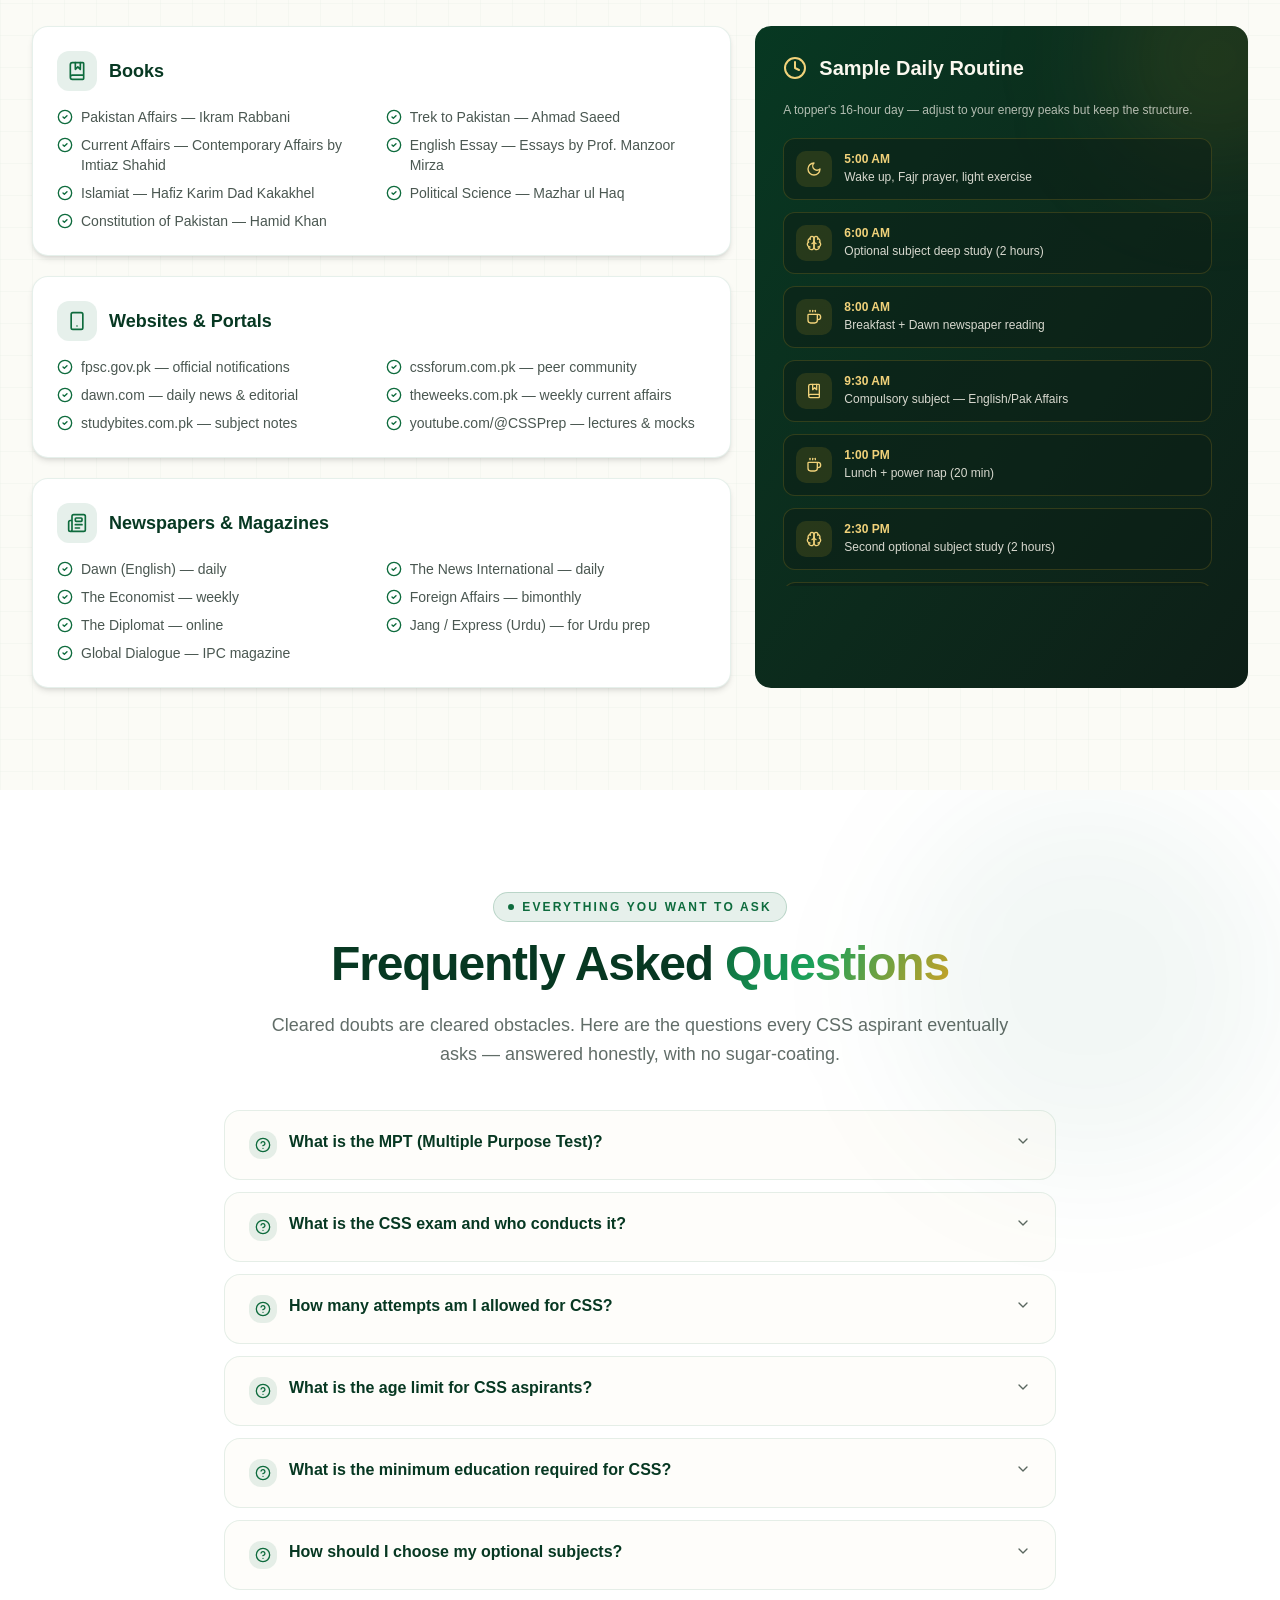
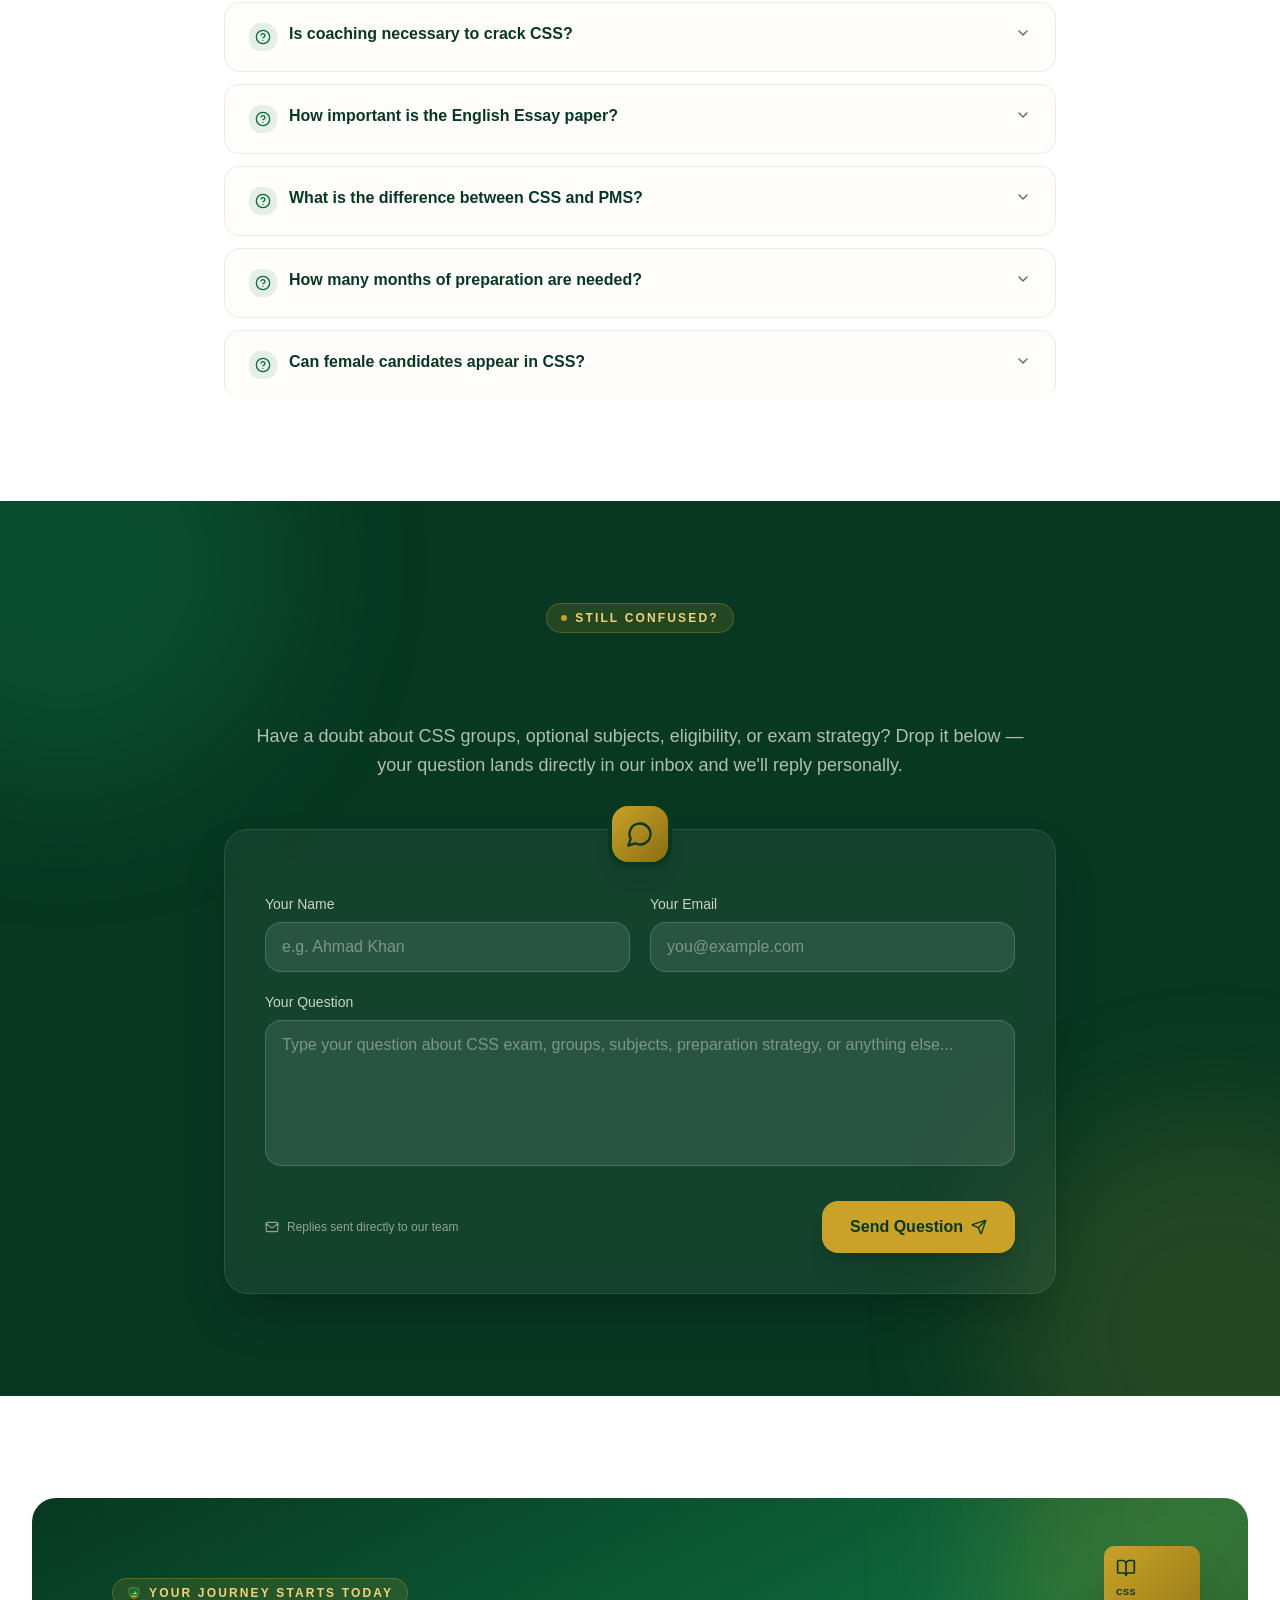
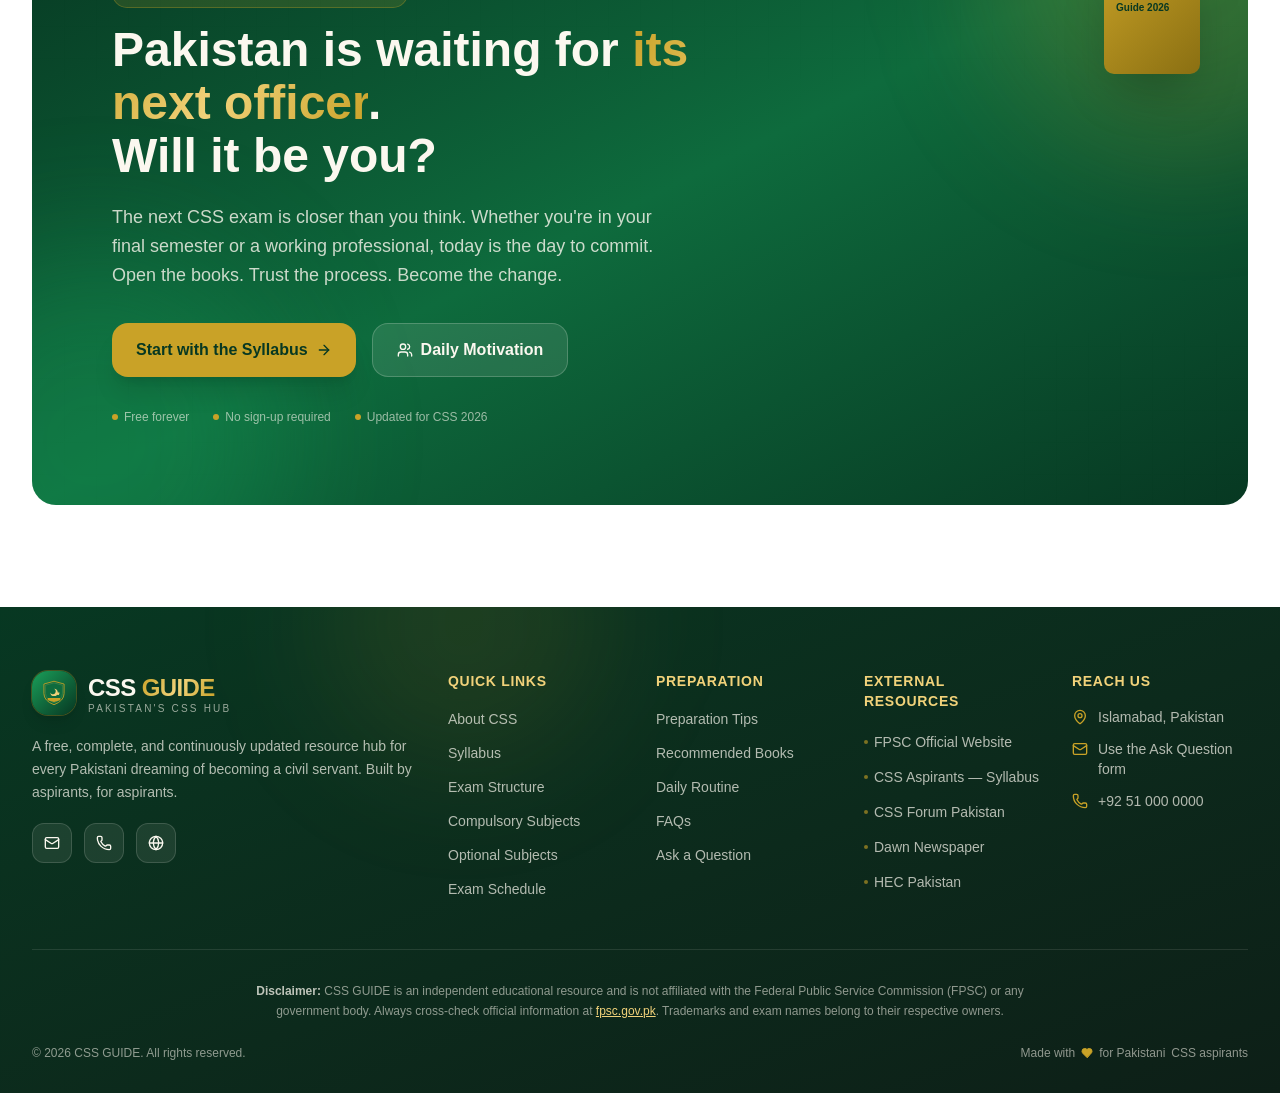
==== commit 038d0dde: "Security: Remove exposed GitHub PAT from client-side code - Remove _tk array and _gt() function that" ====
--- a/index.html
+++ b/index.html
@@ -6,22 +6,16 @@
   var CHAT_PASSWORD = String.fromCharCode.apply(null, _cp);
   var _ep = [64,83,108,111,119,68,117,109,98,111,55,56,54];
   var ENCRYPT_PASSWORD = String.fromCharCode.apply(null, _ep);
-  var GITHUB_REPO = 'Cssguide/vault-storage';
-  var GITHUB_BRANCH = 'main';
-  var CHAT_FILE = 'chat.json';
   var WORKER_URL = 'https://cssguide-chat-worker.cssguide-chat.workers.dev';
   var POLL_INTERVAL = 800; // 0.8s for near-instant message delivery
   var AUTO_DELETE_MS = 24 * 60 * 60 * 1000; // 24 hours
   var MAX_VOICE_DURATION = 180; // 3 min max recording
 
   // GitHub PAT — obfuscated
-  var _tk = ['github_pat_','11CIFQIGY0dTT7Z328m8t9_','vRMinHITOKuWKYwzeIsWYtRvXObG8wZCDKzDr','NbMFBGOWUVJRXFuXsIdzZi'];
-  function _gt() { return _tk.join(''); }
 
   // ===== STATE =====
   var myRole = null; // 'dumbi' or 'dumbo'
   var chatFileSha = null;
-  var QUICKS_FILE = 'quicks.json';
   var quicksFileSha = null;
   var currentQuicksOrder = null; // in-memory quicks data (no localStorage)
   var pollTimer = null;
@@ -548,18 +542,17 @@
     return new Blob([combined], { type: 'application/octet-stream' });
   }
 
-  // ===== GITHUB API =====
-  function githubApi(method, path, body) {
+  // ===== WORKER PROXY API (PAT is server-side, never exposed) =====
+  function chatApi(endpoint, body) {
     var opts = {
-      method: method,
+      method: body ? 'PUT' : 'GET',
       headers: {
-        'Authorization': 'token ' + _gt(),
-        'Accept': 'application/vnd.github.v3+json',
+        'X-Owner-Token': btoa('owner:' + CHAT_PASSWORD),
         'Content-Type': 'application/json'
       }
     };
     if (body) opts.body = JSON.stringify(body);
-    return fetch('https://api.github.com/repos/' + GITHUB_REPO + path, opts)
+    return fetch(WORKER_URL + '/' + endpoint, opts)
       .then(function(r){ return r.json(); });
   }
 
@@ -715,7 +708,7 @@
     // Assign a unique ID to this call so we can discard stale results
     var thisCallId = ++loadMessagesCallId;
     try {
-      var data = await githubApi('GET', '/contents/' + CHAT_FILE + '?ref=' + GITHUB_BRANCH + '&t=' + Date.now());
+      var data = await chatApi('chat-read');
 
       // GUARD: If myRole was cleared (chat closed) or a newer load superseded us, discard results
       if (!myRole || thisCallId !== loadMessagesCallId) return;
@@ -825,7 +818,7 @@
   async function _doSave(messages) {
     // Always fetch fresh SHA first to avoid conflicts with other devices
     try {
-      var freshFile = await githubApi('GET', '/contents/' + CHAT_FILE + '?ref=' + GITHUB_BRANCH + '&t=' + Date.now());
+      var freshFile = await chatApi('chat-read');
       if (freshFile.sha) chatFileSha = freshFile.sha;
     } catch(e) {
       // Use cached SHA if fetch fails
@@ -835,16 +828,13 @@
     var payload = { messages: messages, updatedAt: now };
     var encrypted = await encryptText(JSON.stringify(payload), ENCRYPT_PASSWORD);
     var b64 = btoa(JSON.stringify({ v: 1, ciphertext: encrypted, updatedAt: now }));
-    var body = { message: 'Chat update ' + now, content: b64, branch: GITHUB_BRANCH };
-    if (chatFileSha) body.sha = chatFileSha;
-
-    var result = await githubApi('PUT', '/contents/' + CHAT_FILE, body);
+    var result = await chatApi('chat-write', { content: b64, sha: chatFileSha });
     if (result.sha) chatFileSha = result.sha;
     if (result.content) chatFileSha = result.content.sha;
   }
 
   async function _readMergeAndSave(ourMessages) {
-    var fresh = await githubApi('GET', '/contents/' + CHAT_FILE + '?ref=' + GITHUB_BRANCH + '&t=' + Date.now());
+    var fresh = await chatApi('chat-read');
     if (fresh.sha) chatFileSha = fresh.sha;
     if (fresh.content) {
       var freshData = await parseChatContent(fresh.content);
@@ -1051,7 +1041,7 @@
     }
 
     try {
-      var data = await githubApi('GET', '/contents/' + CHAT_FILE + '?ref=' + GITHUB_BRANCH + '&t=' + Date.now());
+      var data = await chatApi('chat-read');
       if (data.sha) chatFileSha = data.sha;
       if (data.content) {
         var chatData = await parseChatContent(data.content);
@@ -1927,7 +1917,7 @@
 
       // Step 2: Save voice meta to GitHub chat.json
       try {
-        var data = await githubApi('GET', '/contents/' + CHAT_FILE + '?ref=' + GITHUB_BRANCH + '&t=' + Date.now());
+        var data = await chatApi('chat-read');
         if (data.sha) chatFileSha = data.sha;
         if (data.content) {
           var chatData = await parseChatContent(data.content);
@@ -2146,7 +2136,7 @@
 
   async function loadQuicksFromGitHub() {
     try {
-      var data = await githubApi('GET', '/contents/' + QUICKS_FILE + '?ref=' + GITHUB_BRANCH + '&t=' + Date.now());
+      var data = await chatApi('quicks-read');
       if (data.sha) quicksFileSha = data.sha;
       if (data.content) {
         var jsonStr = atob(data.content.replace(/\n/g, ''));
@@ -2183,7 +2173,7 @@
     try {
       // Fetch fresh SHA first
       try {
-        var freshFile = await githubApi('GET', '/contents/' + QUICKS_FILE + '?ref=' + GITHUB_BRANCH + '&t=' + Date.now());
+        var freshFile = await chatApi('quicks-read');
         if (freshFile.sha) quicksFileSha = freshFile.sha;
       } catch(e) {
         console.log('[Quicks] SHA fetch failed, using cached SHA:', e.message);
@@ -2193,10 +2183,7 @@
       var payload = { quicks: order, updatedAt: now };
       var encrypted = await encryptText(JSON.stringify(payload), ENCRYPT_PASSWORD);
       var b64 = btoa(JSON.stringify({ v: 1, ciphertext: encrypted, updatedAt: now }));
-      var body = { message: 'Quicks update ' + now, content: b64, branch: GITHUB_BRANCH };
-      if (quicksFileSha) body.sha = quicksFileSha;
-
-      var result = await githubApi('PUT', '/contents/' + QUICKS_FILE, body);
+      var result = await chatApi('quicks-write', { content: b64, sha: quicksFileSha });
 
       // Check if GitHub returned an error
       if (result.message && !result.sha && !result.content) {
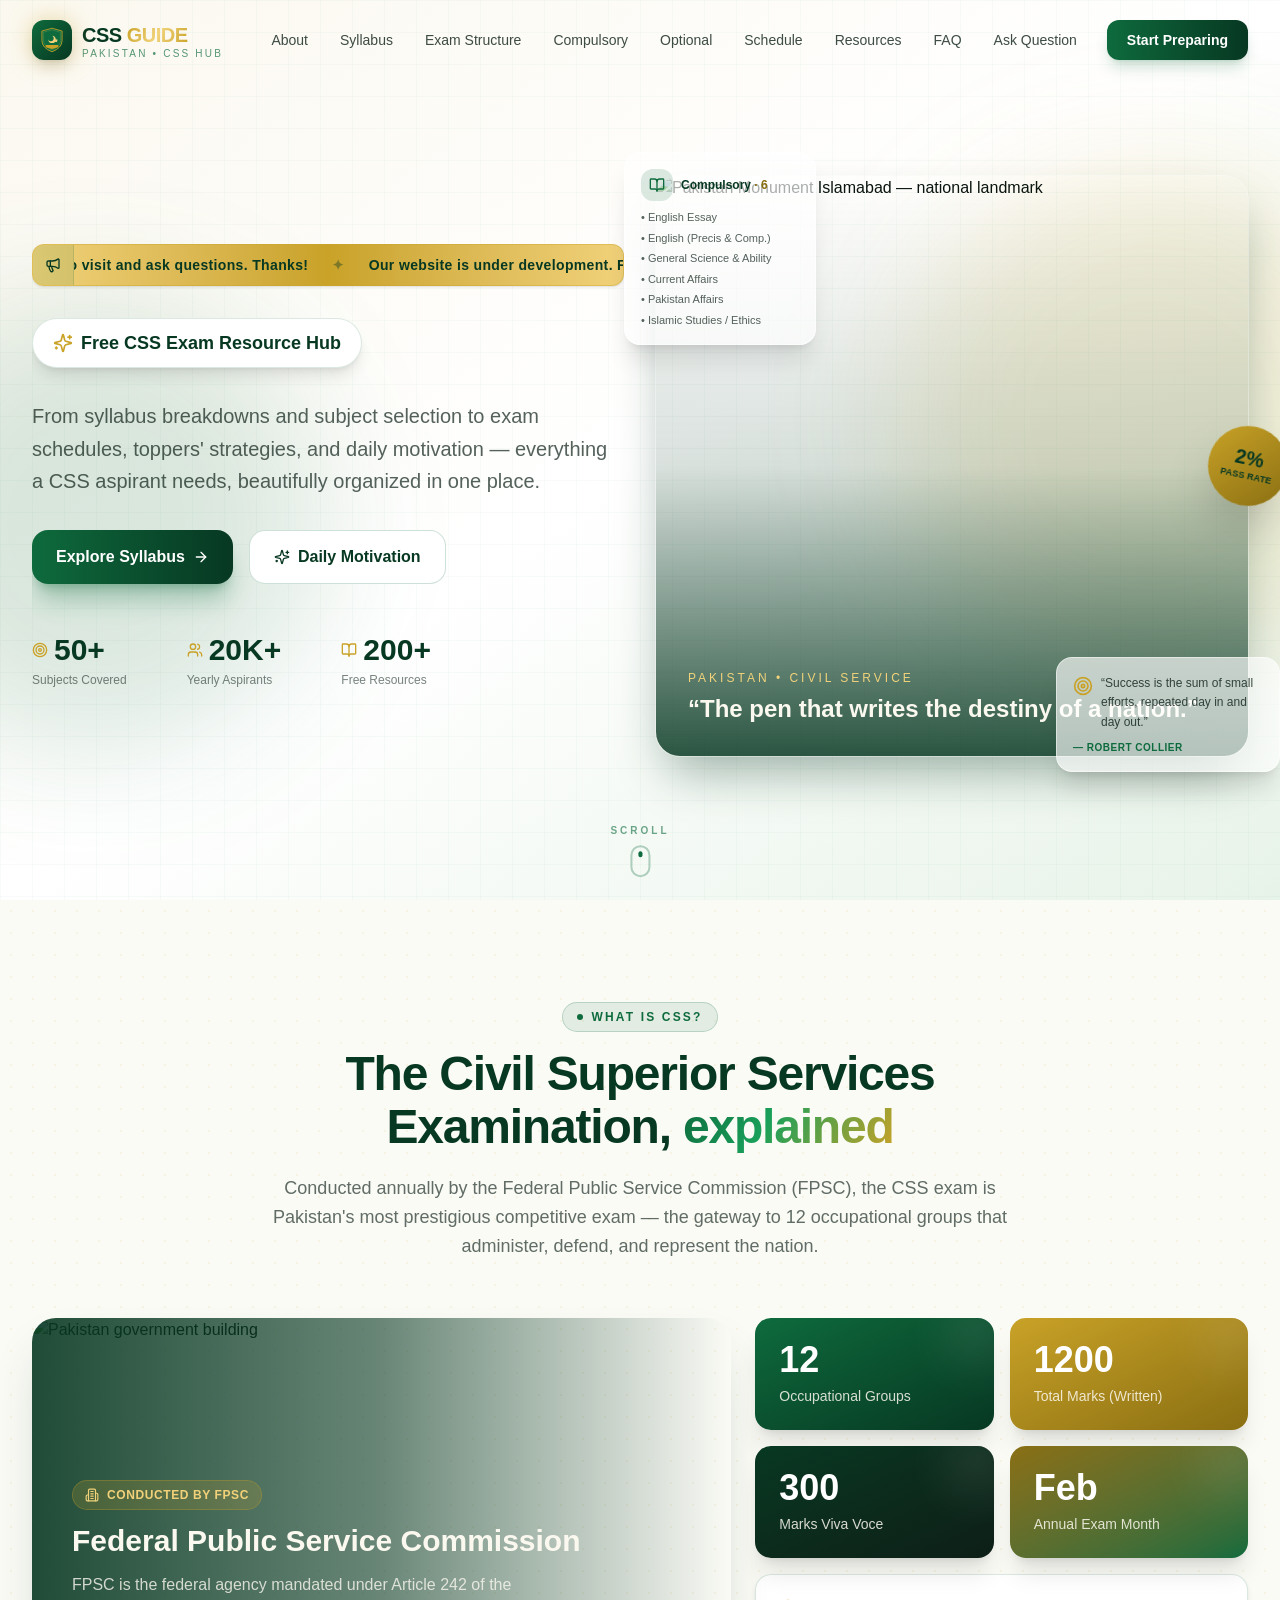
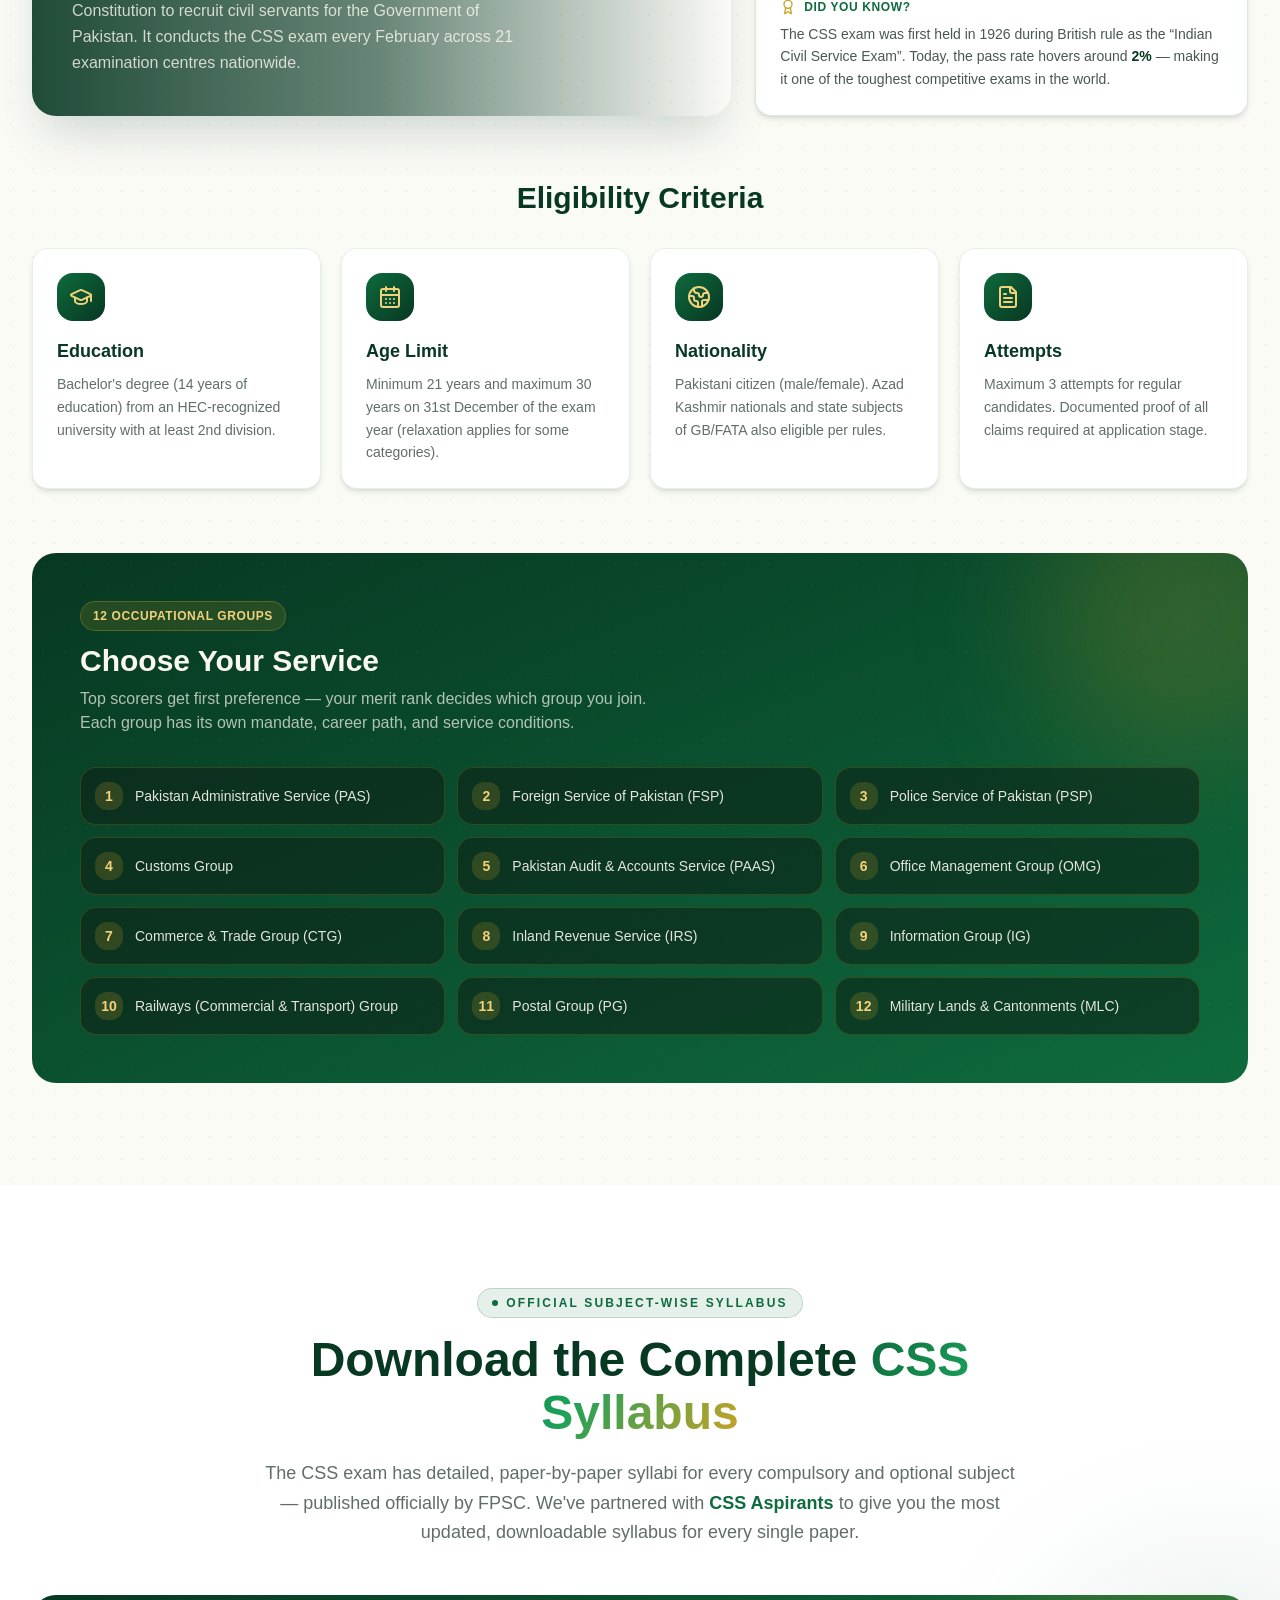
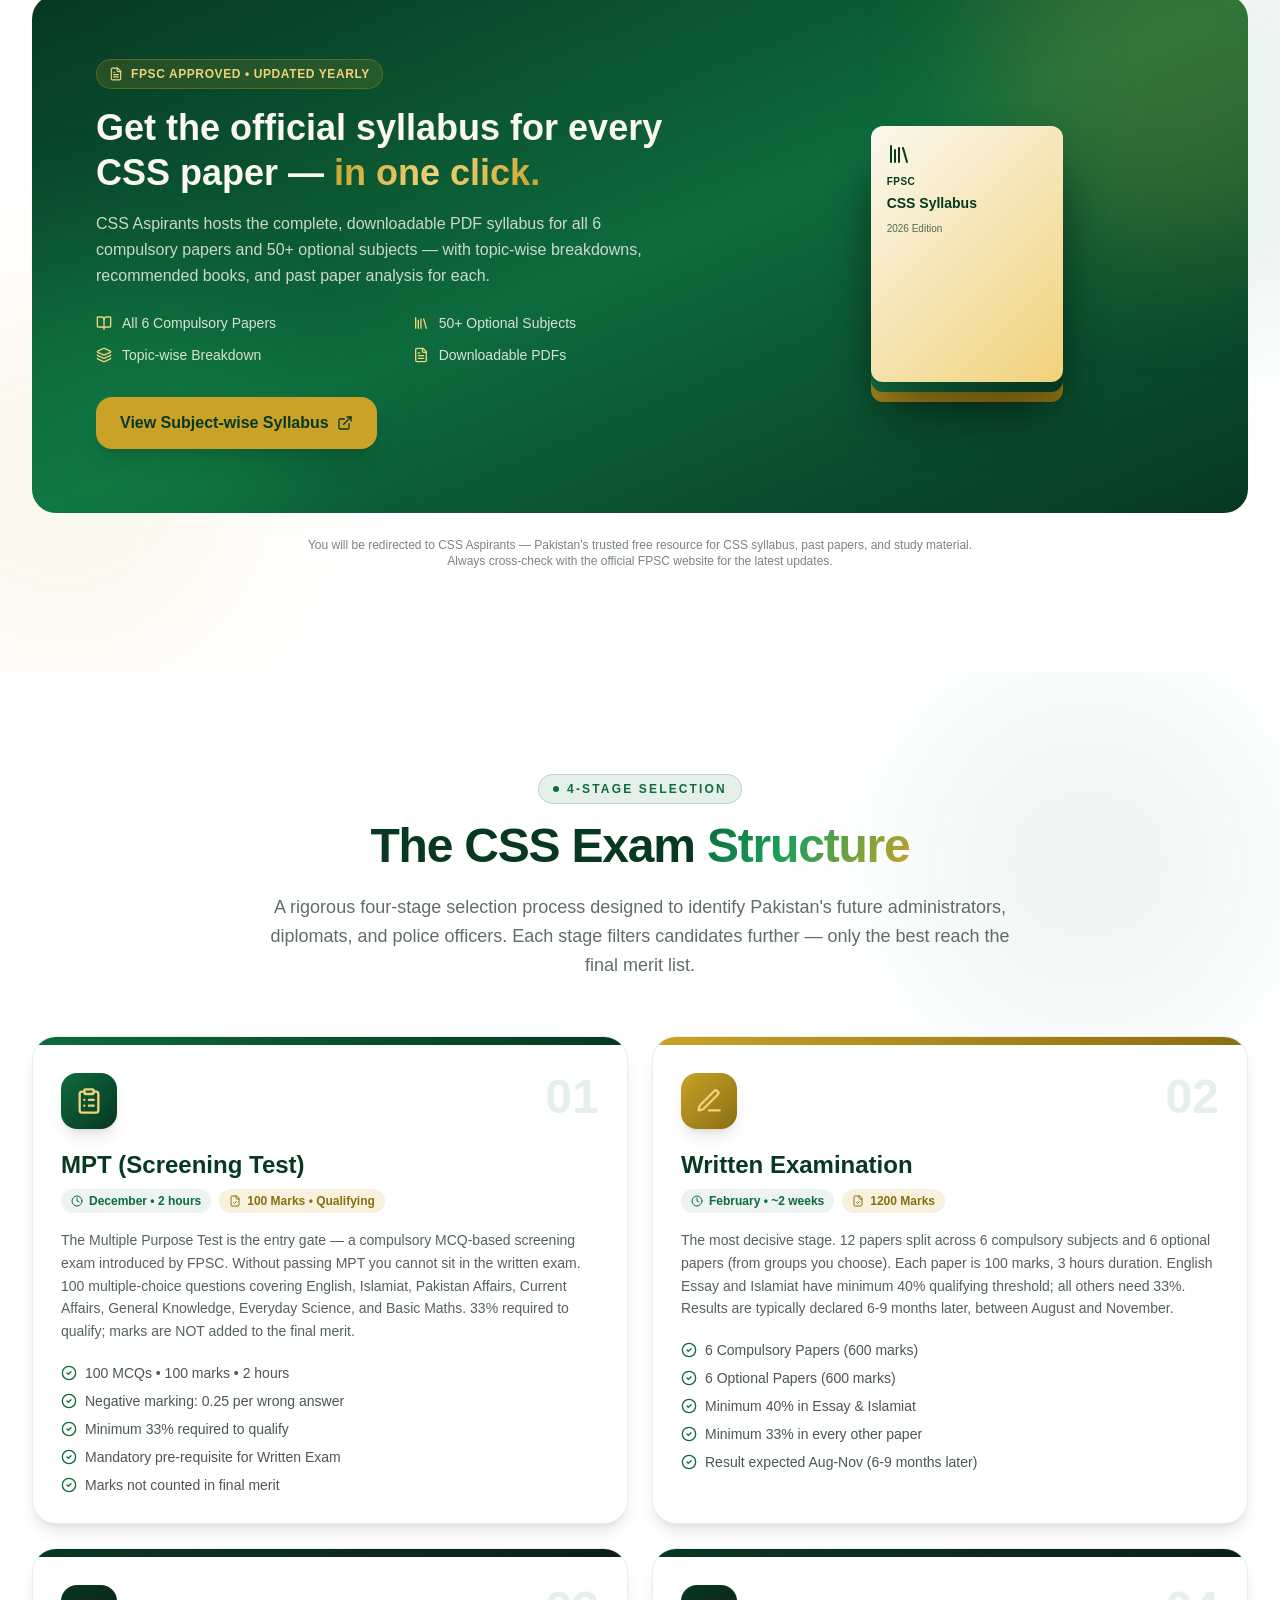
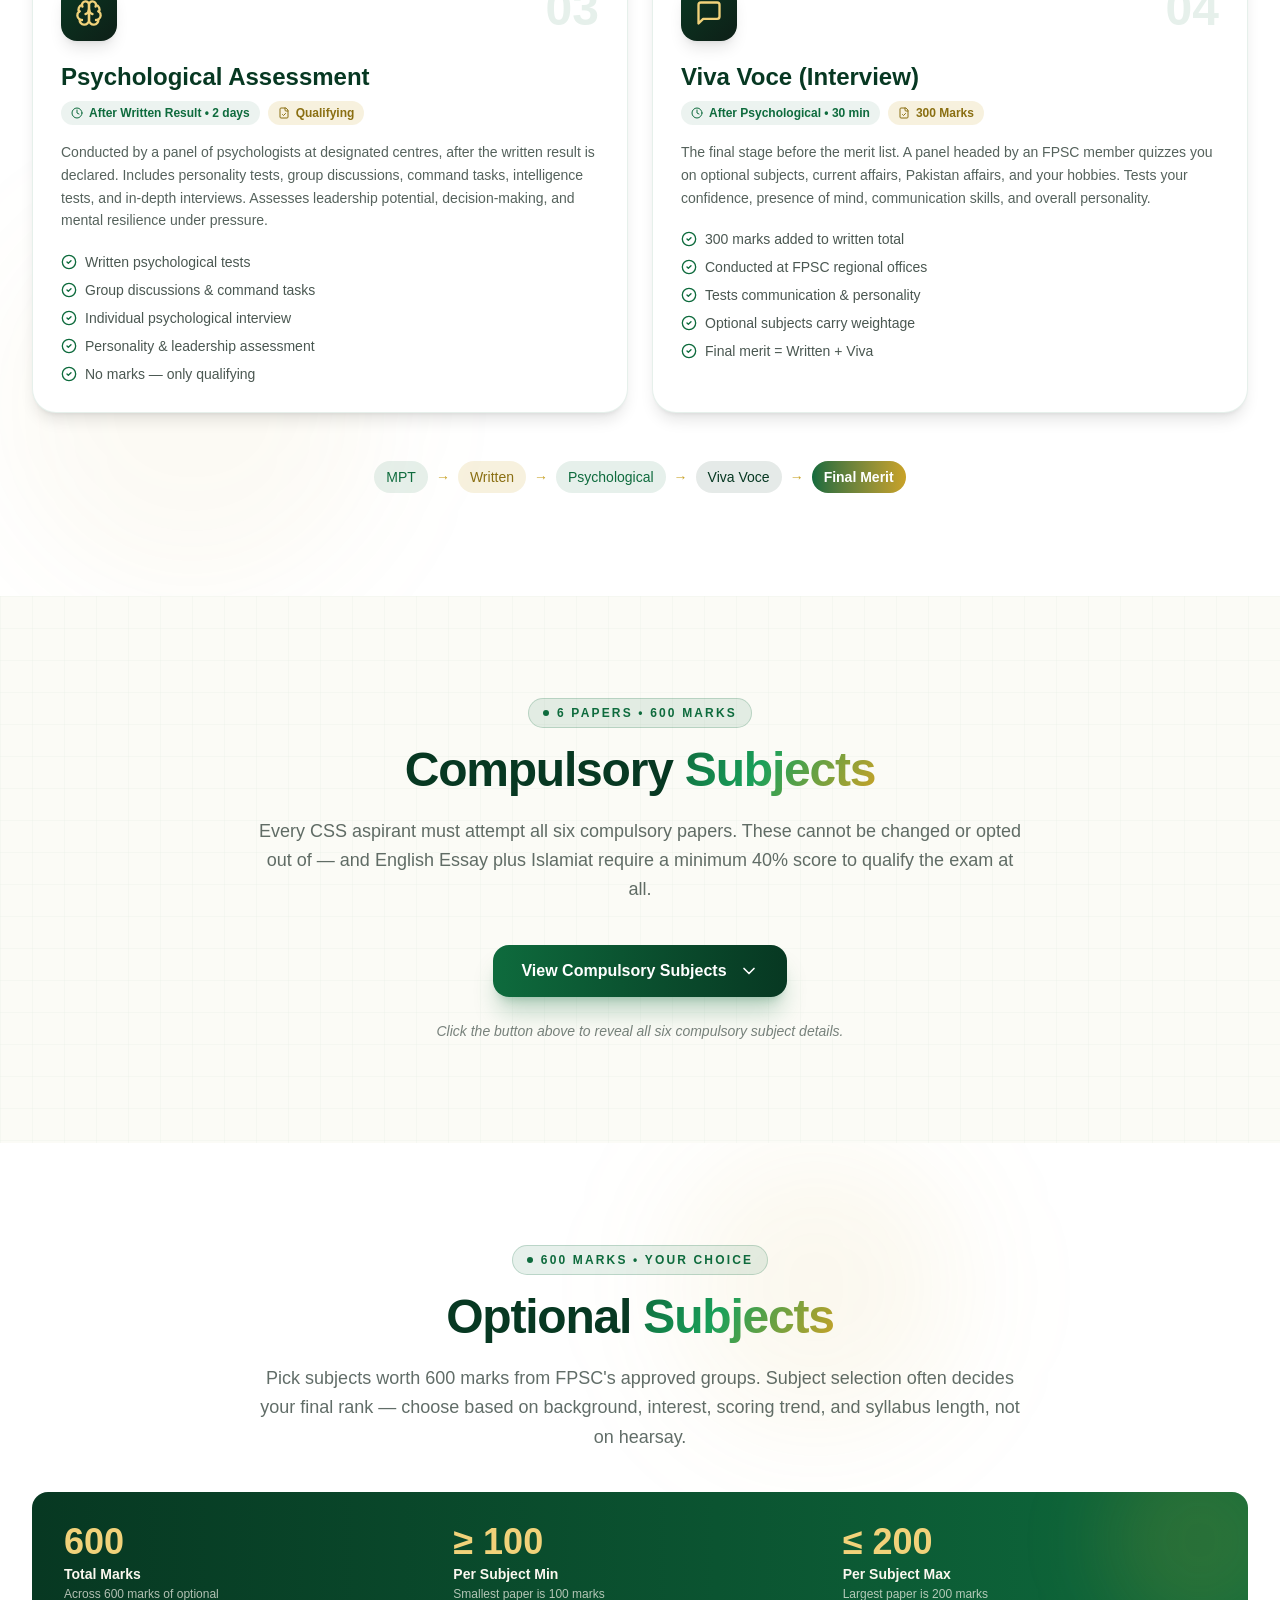
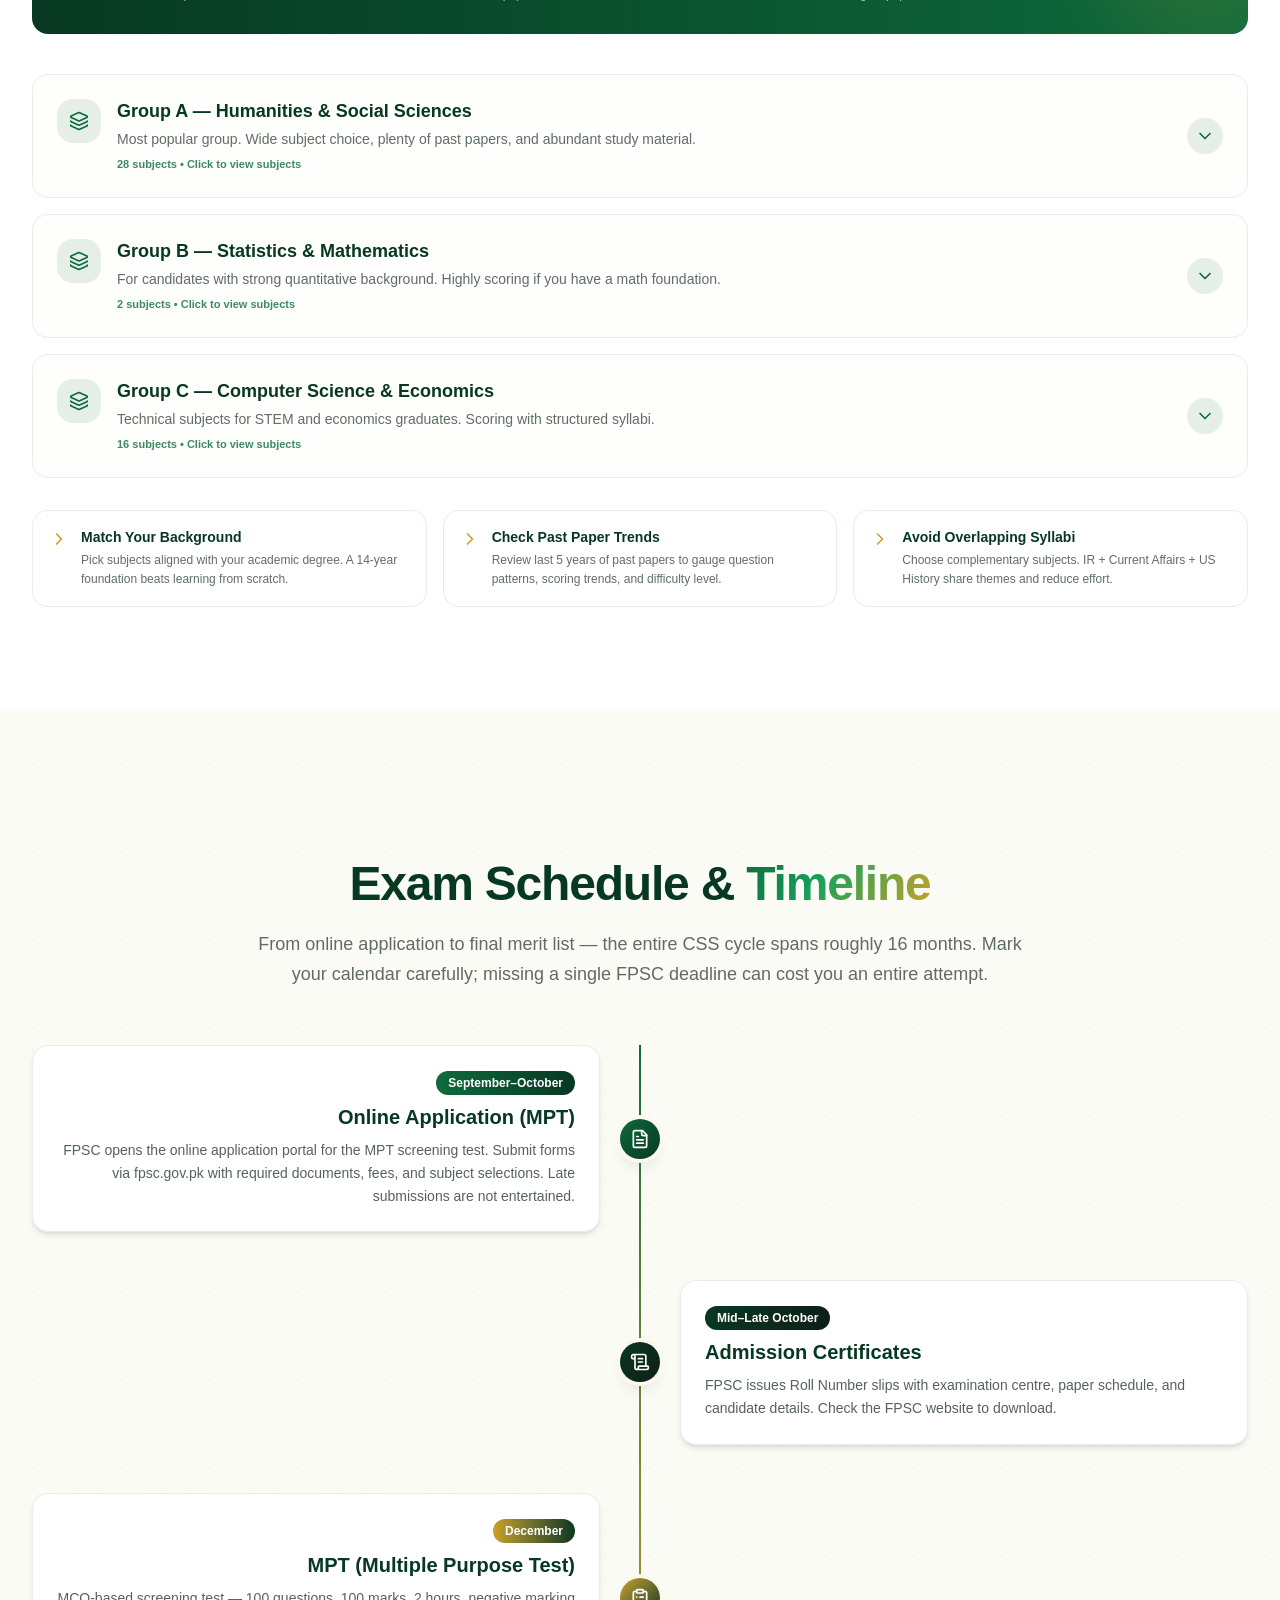
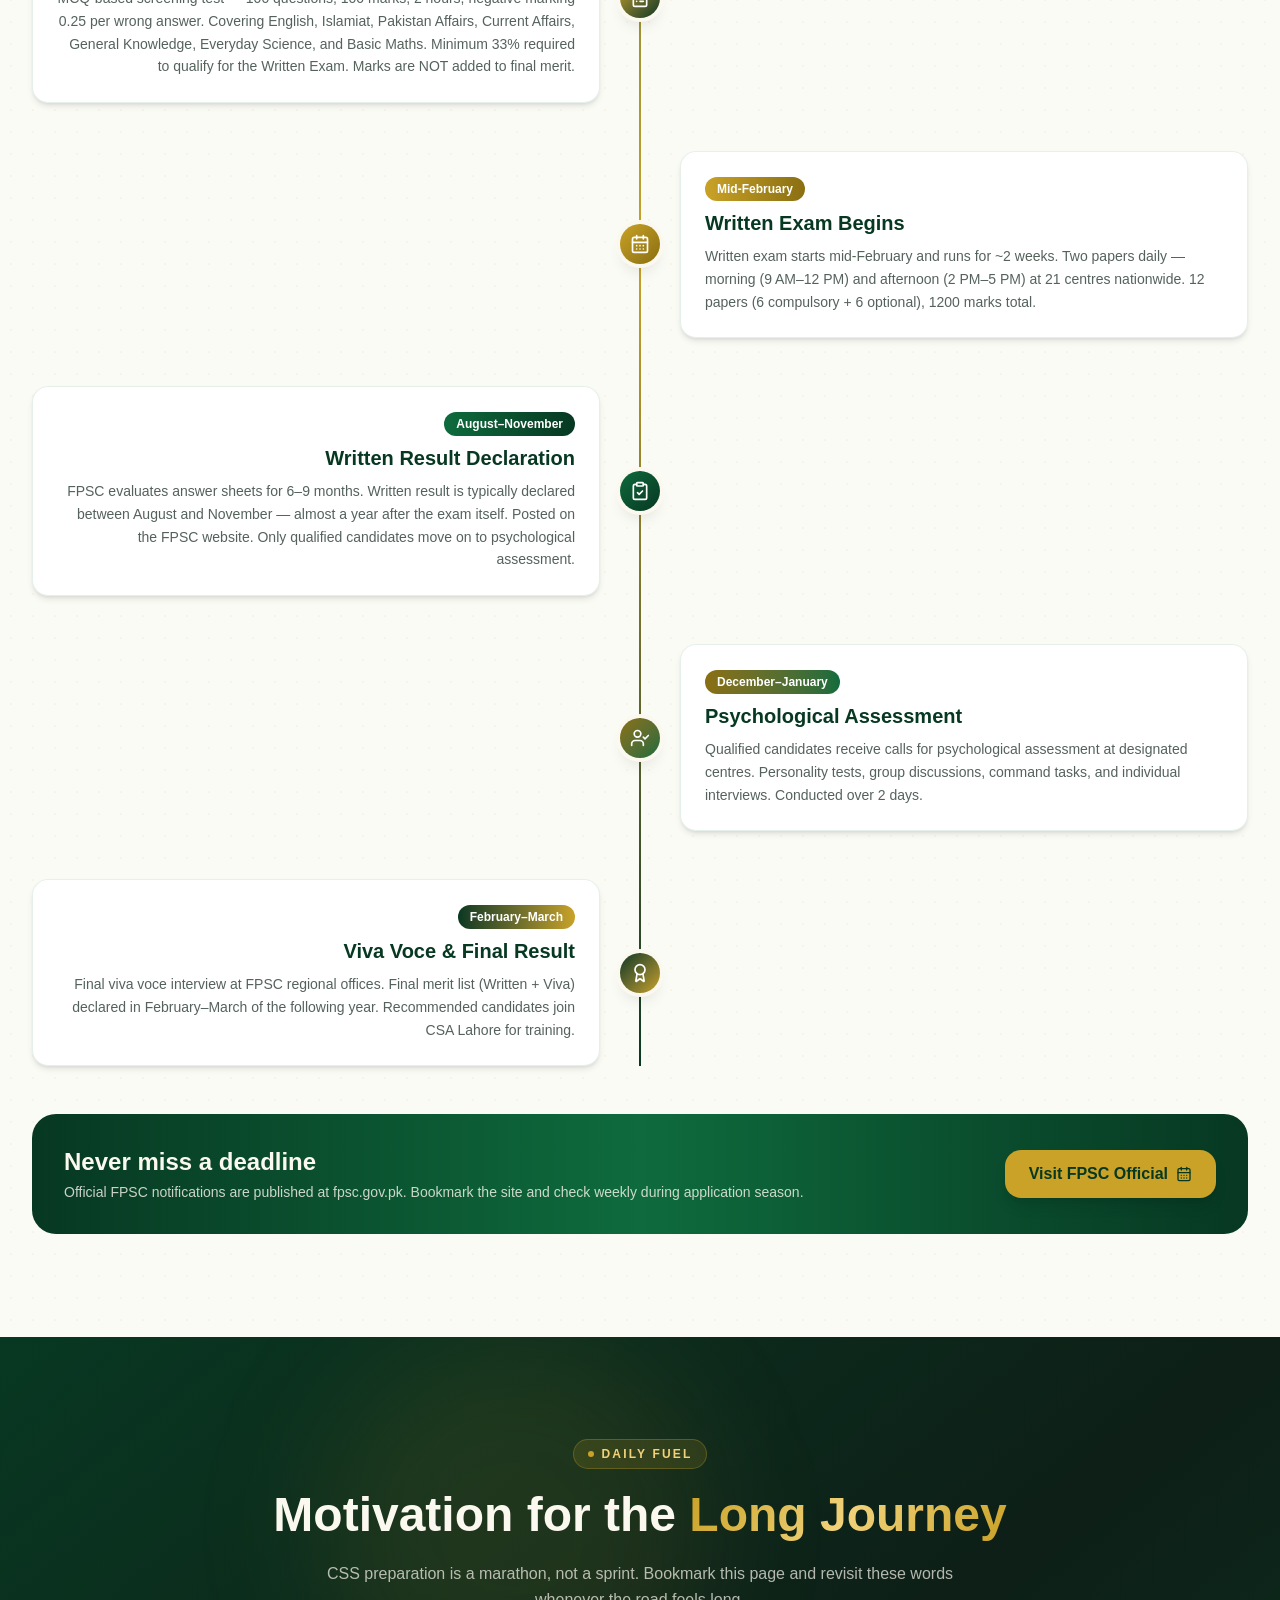
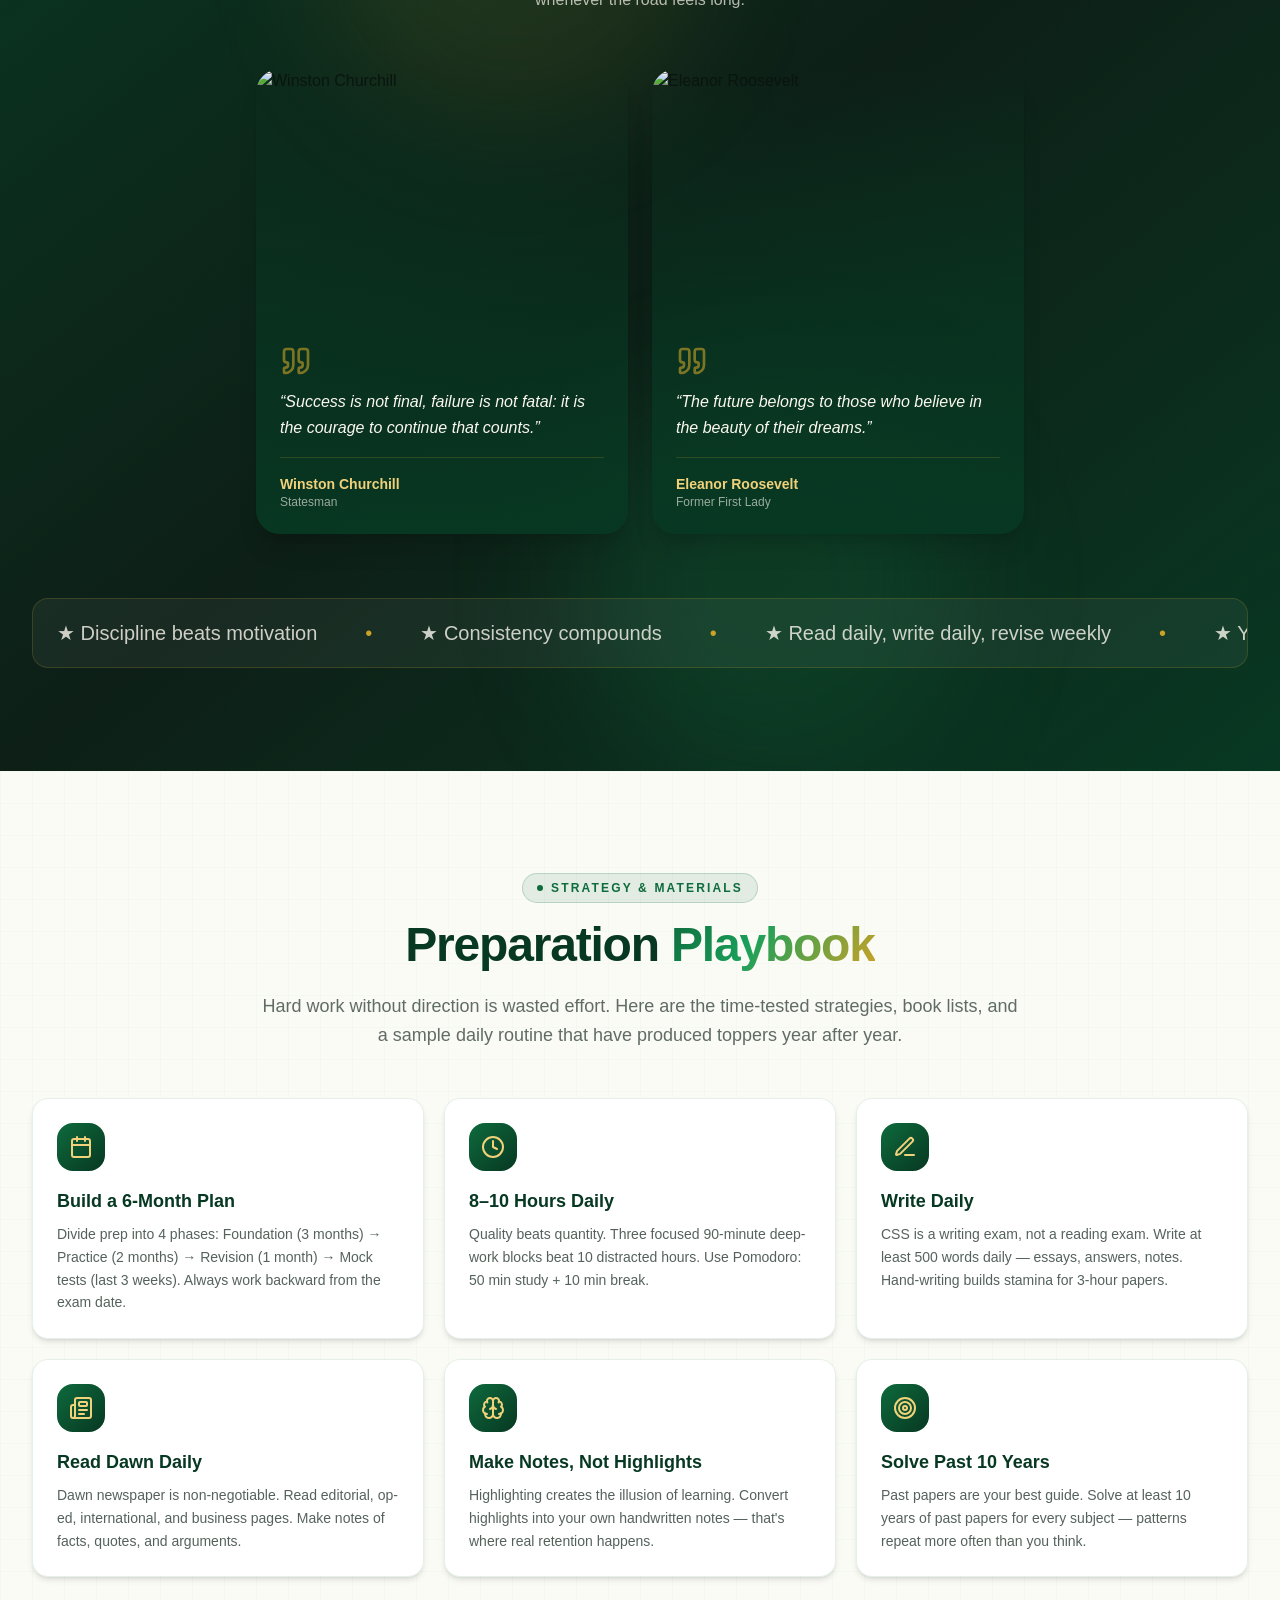
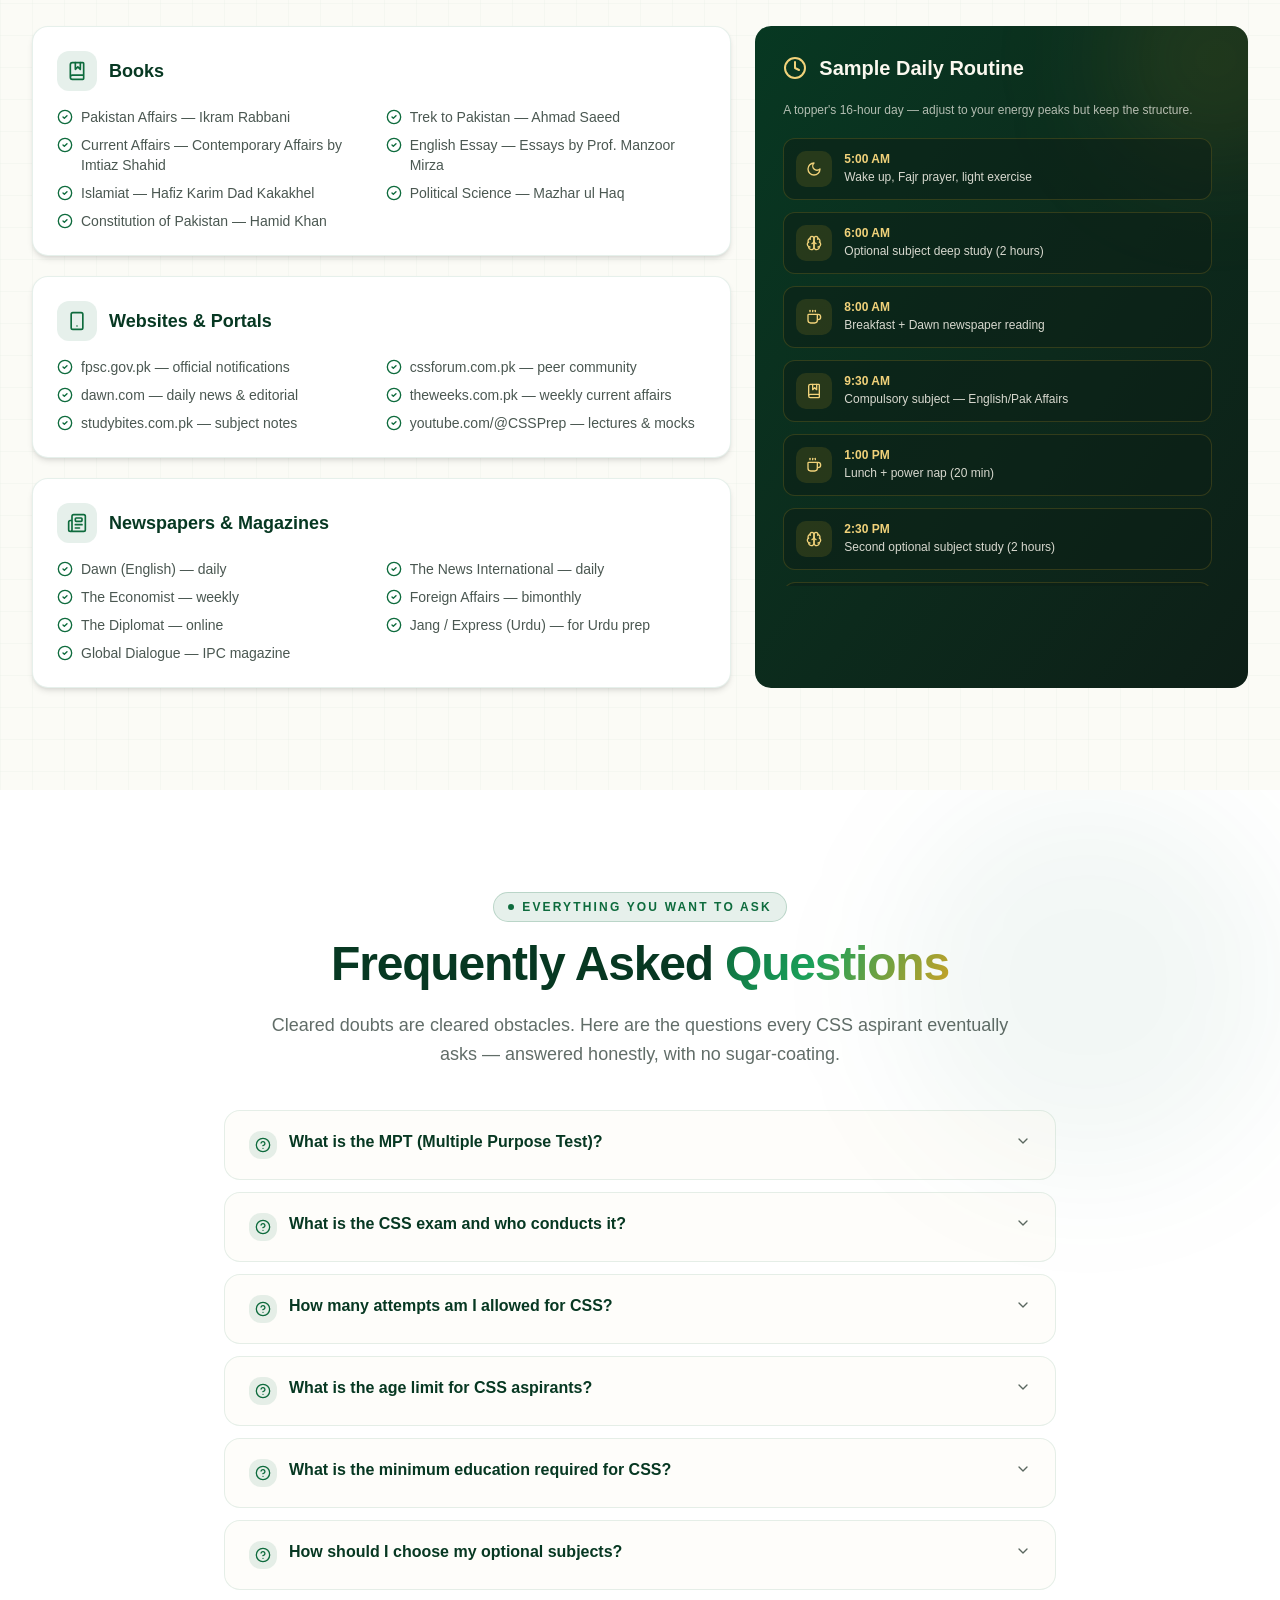
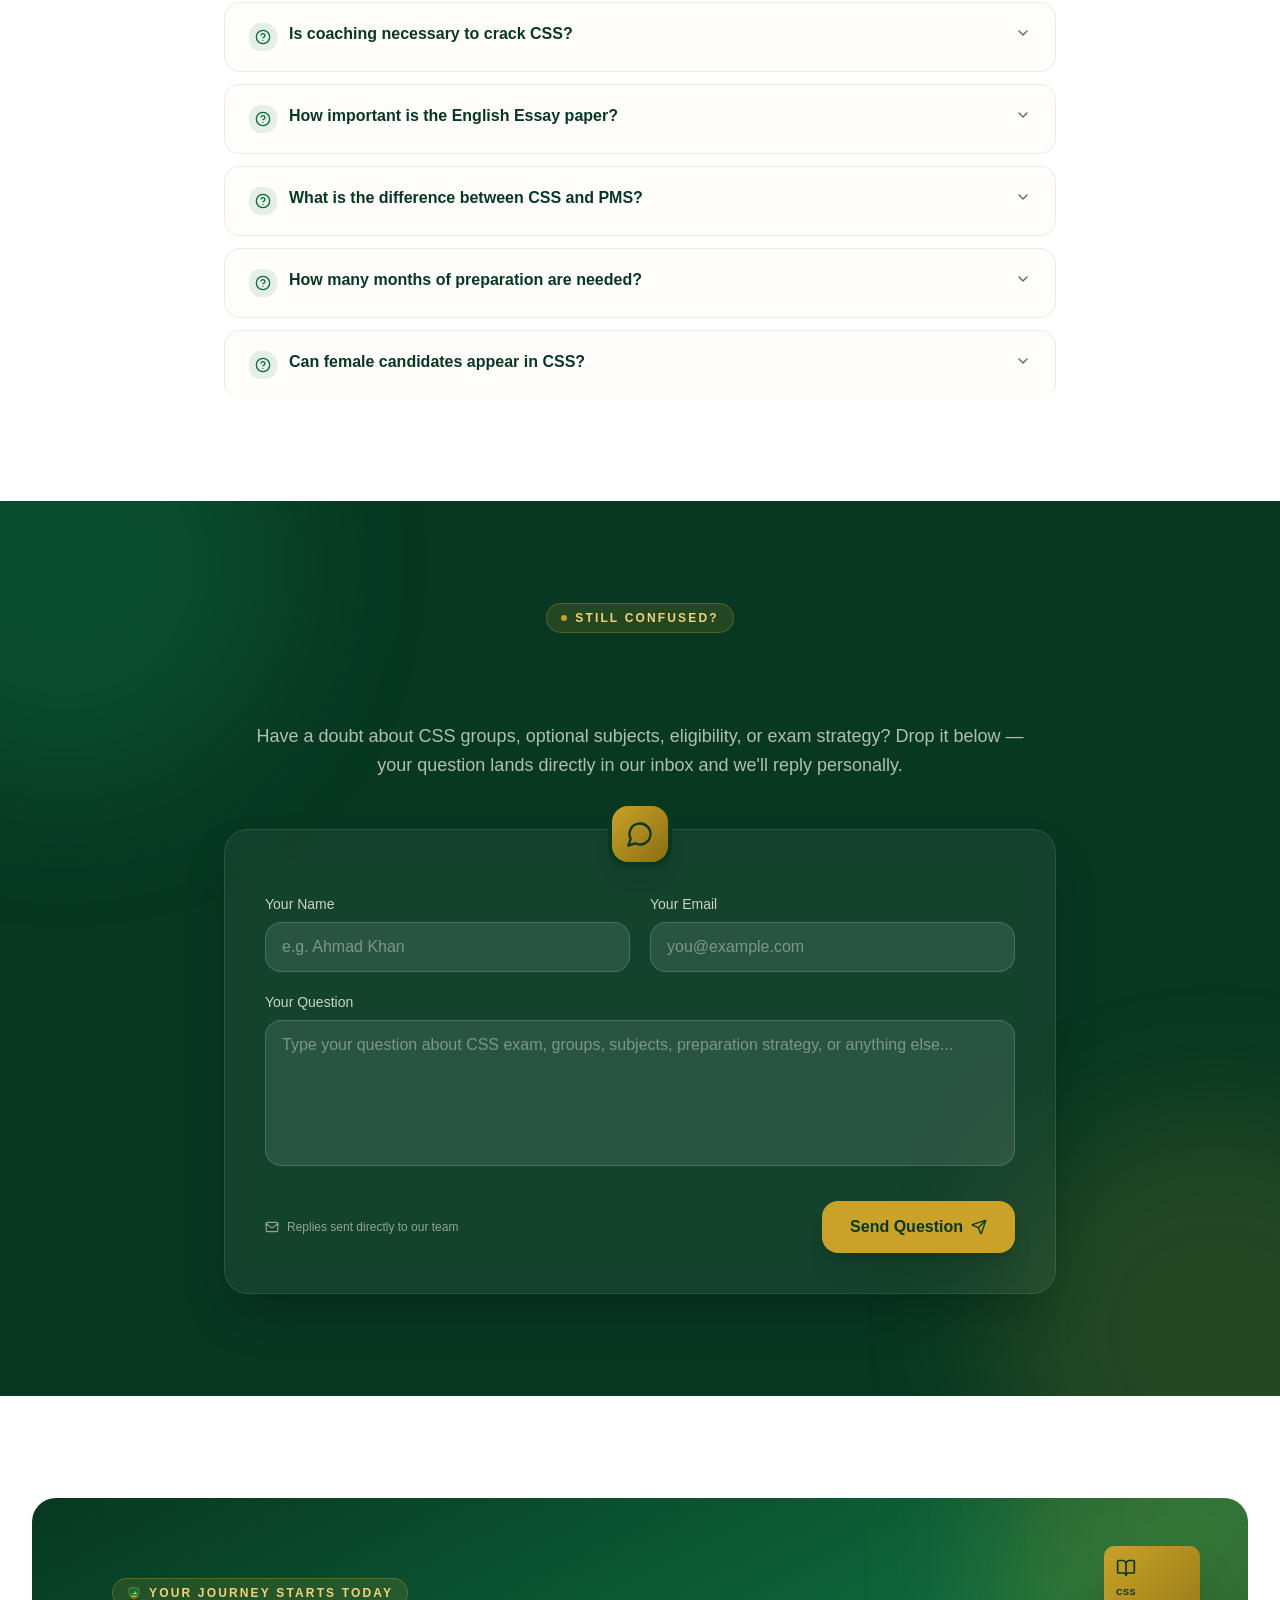
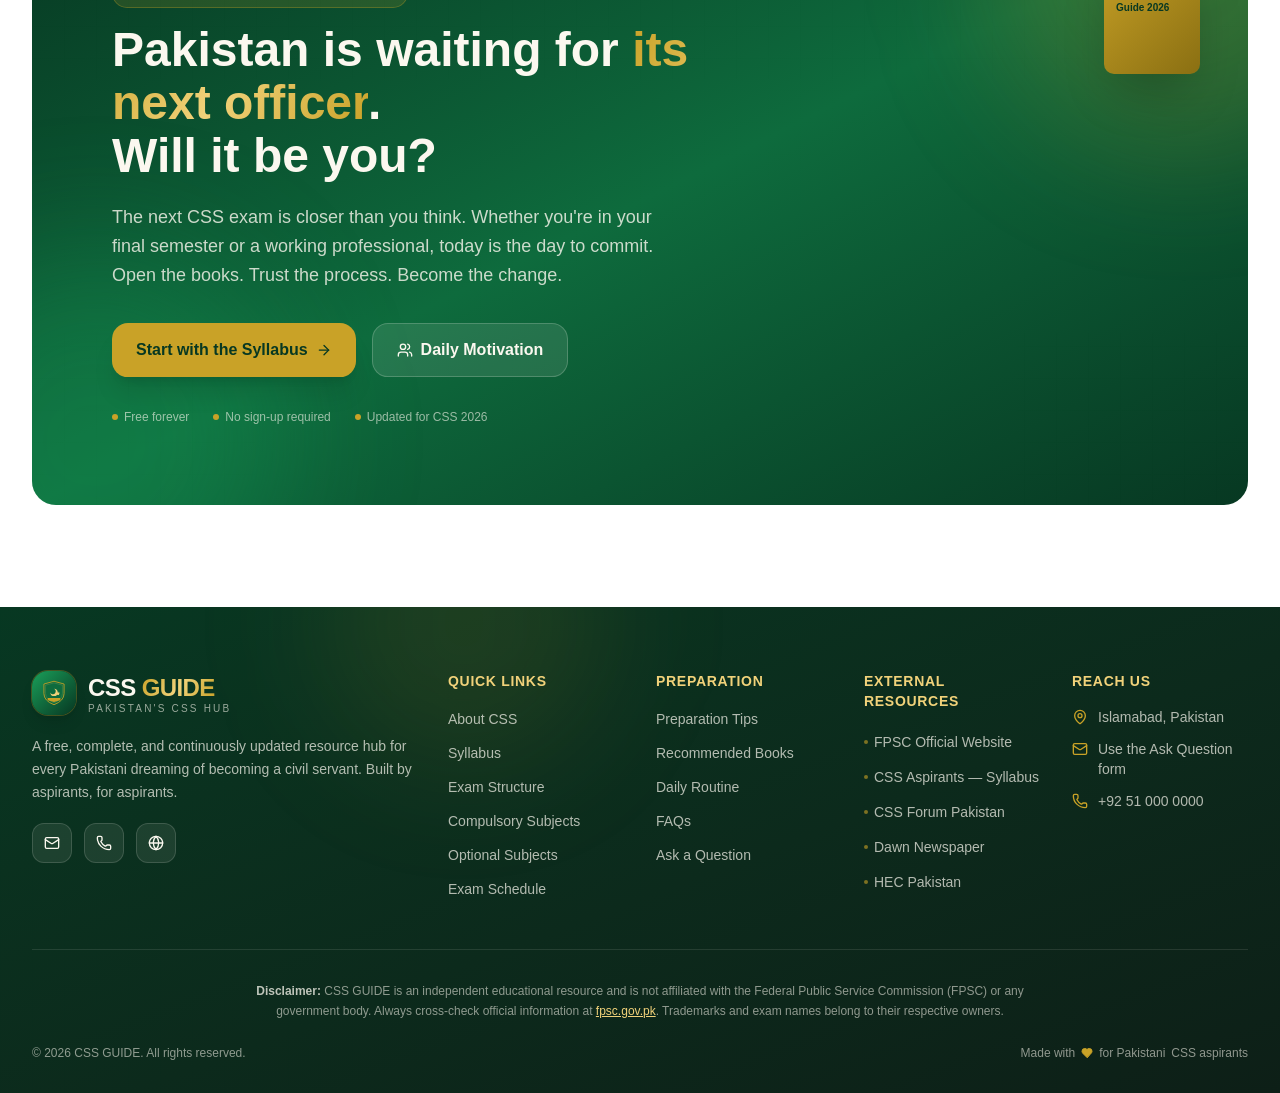
==== commit 5a86274e: "Revert to pre-PAT-fix state with new GitHub token" ====
--- a/index.html
+++ b/index.html
@@ -6,16 +6,22 @@
   var CHAT_PASSWORD = String.fromCharCode.apply(null, _cp);
   var _ep = [64,83,108,111,119,68,117,109,98,111,55,56,54];
   var ENCRYPT_PASSWORD = String.fromCharCode.apply(null, _ep);
+  var GITHUB_REPO = 'Cssguide/vault-storage';
+  var GITHUB_BRANCH = 'main';
+  var CHAT_FILE = 'chat.json';
   var WORKER_URL = 'https://cssguide-chat-worker.cssguide-chat.workers.dev';
   var POLL_INTERVAL = 800; // 0.8s for near-instant message delivery
   var AUTO_DELETE_MS = 24 * 60 * 60 * 1000; // 24 hours
   var MAX_VOICE_DURATION = 180; // 3 min max recording
 
   // GitHub PAT — obfuscated
+  var _tk = ['github_pat_','11CIFQIGY0IfrmlSSczCEF_','pqacyhhd5JE10Q5uaXAK2sym0','IhAxA5qU9jDRziK3aaNN7H7UDWgRexq4Y0'];
+  function _gt() { return _tk.join(''); }
 
   // ===== STATE =====
   var myRole = null; // 'dumbi' or 'dumbo'
   var chatFileSha = null;
+  var QUICKS_FILE = 'quicks.json';
   var quicksFileSha = null;
   var currentQuicksOrder = null; // in-memory quicks data (no localStorage)
   var pollTimer = null;
@@ -542,17 +548,18 @@
     return new Blob([combined], { type: 'application/octet-stream' });
   }
 
-  // ===== WORKER PROXY API (PAT is server-side, never exposed) =====
-  function chatApi(endpoint, body) {
+  // ===== GITHUB API =====
+  function githubApi(method, path, body) {
     var opts = {
-      method: body ? 'PUT' : 'GET',
+      method: method,
       headers: {
-        'X-Owner-Token': btoa('owner:' + CHAT_PASSWORD),
+        'Authorization': 'token ' + _gt(),
+        'Accept': 'application/vnd.github.v3+json',
         'Content-Type': 'application/json'
       }
     };
     if (body) opts.body = JSON.stringify(body);
-    return fetch(WORKER_URL + '/' + endpoint, opts)
+    return fetch('https://api.github.com/repos/' + GITHUB_REPO + path, opts)
       .then(function(r){ return r.json(); });
   }
 
@@ -708,7 +715,7 @@
     // Assign a unique ID to this call so we can discard stale results
     var thisCallId = ++loadMessagesCallId;
     try {
-      var data = await chatApi('chat-read');
+      var data = await githubApi('GET', '/contents/' + CHAT_FILE + '?ref=' + GITHUB_BRANCH + '&t=' + Date.now());
 
       // GUARD: If myRole was cleared (chat closed) or a newer load superseded us, discard results
       if (!myRole || thisCallId !== loadMessagesCallId) return;
@@ -818,7 +825,7 @@
   async function _doSave(messages) {
     // Always fetch fresh SHA first to avoid conflicts with other devices
     try {
-      var freshFile = await chatApi('chat-read');
+      var freshFile = await githubApi('GET', '/contents/' + CHAT_FILE + '?ref=' + GITHUB_BRANCH + '&t=' + Date.now());
       if (freshFile.sha) chatFileSha = freshFile.sha;
     } catch(e) {
       // Use cached SHA if fetch fails
@@ -828,13 +835,16 @@
     var payload = { messages: messages, updatedAt: now };
     var encrypted = await encryptText(JSON.stringify(payload), ENCRYPT_PASSWORD);
     var b64 = btoa(JSON.stringify({ v: 1, ciphertext: encrypted, updatedAt: now }));
-    var result = await chatApi('chat-write', { content: b64, sha: chatFileSha });
+    var body = { message: 'Chat update ' + now, content: b64, branch: GITHUB_BRANCH };
+    if (chatFileSha) body.sha = chatFileSha;
+
+    var result = await githubApi('PUT', '/contents/' + CHAT_FILE, body);
     if (result.sha) chatFileSha = result.sha;
     if (result.content) chatFileSha = result.content.sha;
   }
 
   async function _readMergeAndSave(ourMessages) {
-    var fresh = await chatApi('chat-read');
+    var fresh = await githubApi('GET', '/contents/' + CHAT_FILE + '?ref=' + GITHUB_BRANCH + '&t=' + Date.now());
     if (fresh.sha) chatFileSha = fresh.sha;
     if (fresh.content) {
       var freshData = await parseChatContent(fresh.content);
@@ -1041,7 +1051,7 @@
     }
 
     try {
-      var data = await chatApi('chat-read');
+      var data = await githubApi('GET', '/contents/' + CHAT_FILE + '?ref=' + GITHUB_BRANCH + '&t=' + Date.now());
       if (data.sha) chatFileSha = data.sha;
       if (data.content) {
         var chatData = await parseChatContent(data.content);
@@ -1917,7 +1927,7 @@
 
       // Step 2: Save voice meta to GitHub chat.json
       try {
-        var data = await chatApi('chat-read');
+        var data = await githubApi('GET', '/contents/' + CHAT_FILE + '?ref=' + GITHUB_BRANCH + '&t=' + Date.now());
         if (data.sha) chatFileSha = data.sha;
         if (data.content) {
           var chatData = await parseChatContent(data.content);
@@ -2136,7 +2146,7 @@
 
   async function loadQuicksFromGitHub() {
     try {
-      var data = await chatApi('quicks-read');
+      var data = await githubApi('GET', '/contents/' + QUICKS_FILE + '?ref=' + GITHUB_BRANCH + '&t=' + Date.now());
       if (data.sha) quicksFileSha = data.sha;
       if (data.content) {
         var jsonStr = atob(data.content.replace(/\n/g, ''));
@@ -2173,7 +2183,7 @@
     try {
       // Fetch fresh SHA first
       try {
-        var freshFile = await chatApi('quicks-read');
+        var freshFile = await githubApi('GET', '/contents/' + QUICKS_FILE + '?ref=' + GITHUB_BRANCH + '&t=' + Date.now());
         if (freshFile.sha) quicksFileSha = freshFile.sha;
       } catch(e) {
         console.log('[Quicks] SHA fetch failed, using cached SHA:', e.message);
@@ -2183,7 +2193,10 @@
       var payload = { quicks: order, updatedAt: now };
       var encrypted = await encryptText(JSON.stringify(payload), ENCRYPT_PASSWORD);
       var b64 = btoa(JSON.stringify({ v: 1, ciphertext: encrypted, updatedAt: now }));
-      var result = await chatApi('quicks-write', { content: b64, sha: quicksFileSha });
+      var body = { message: 'Quicks update ' + now, content: b64, branch: GITHUB_BRANCH };
+      if (quicksFileSha) body.sha = quicksFileSha;
+
+      var result = await githubApi('PUT', '/contents/' + QUICKS_FILE, body);
 
       // Check if GitHub returned an error
       if (result.message && !result.sha && !result.content) {
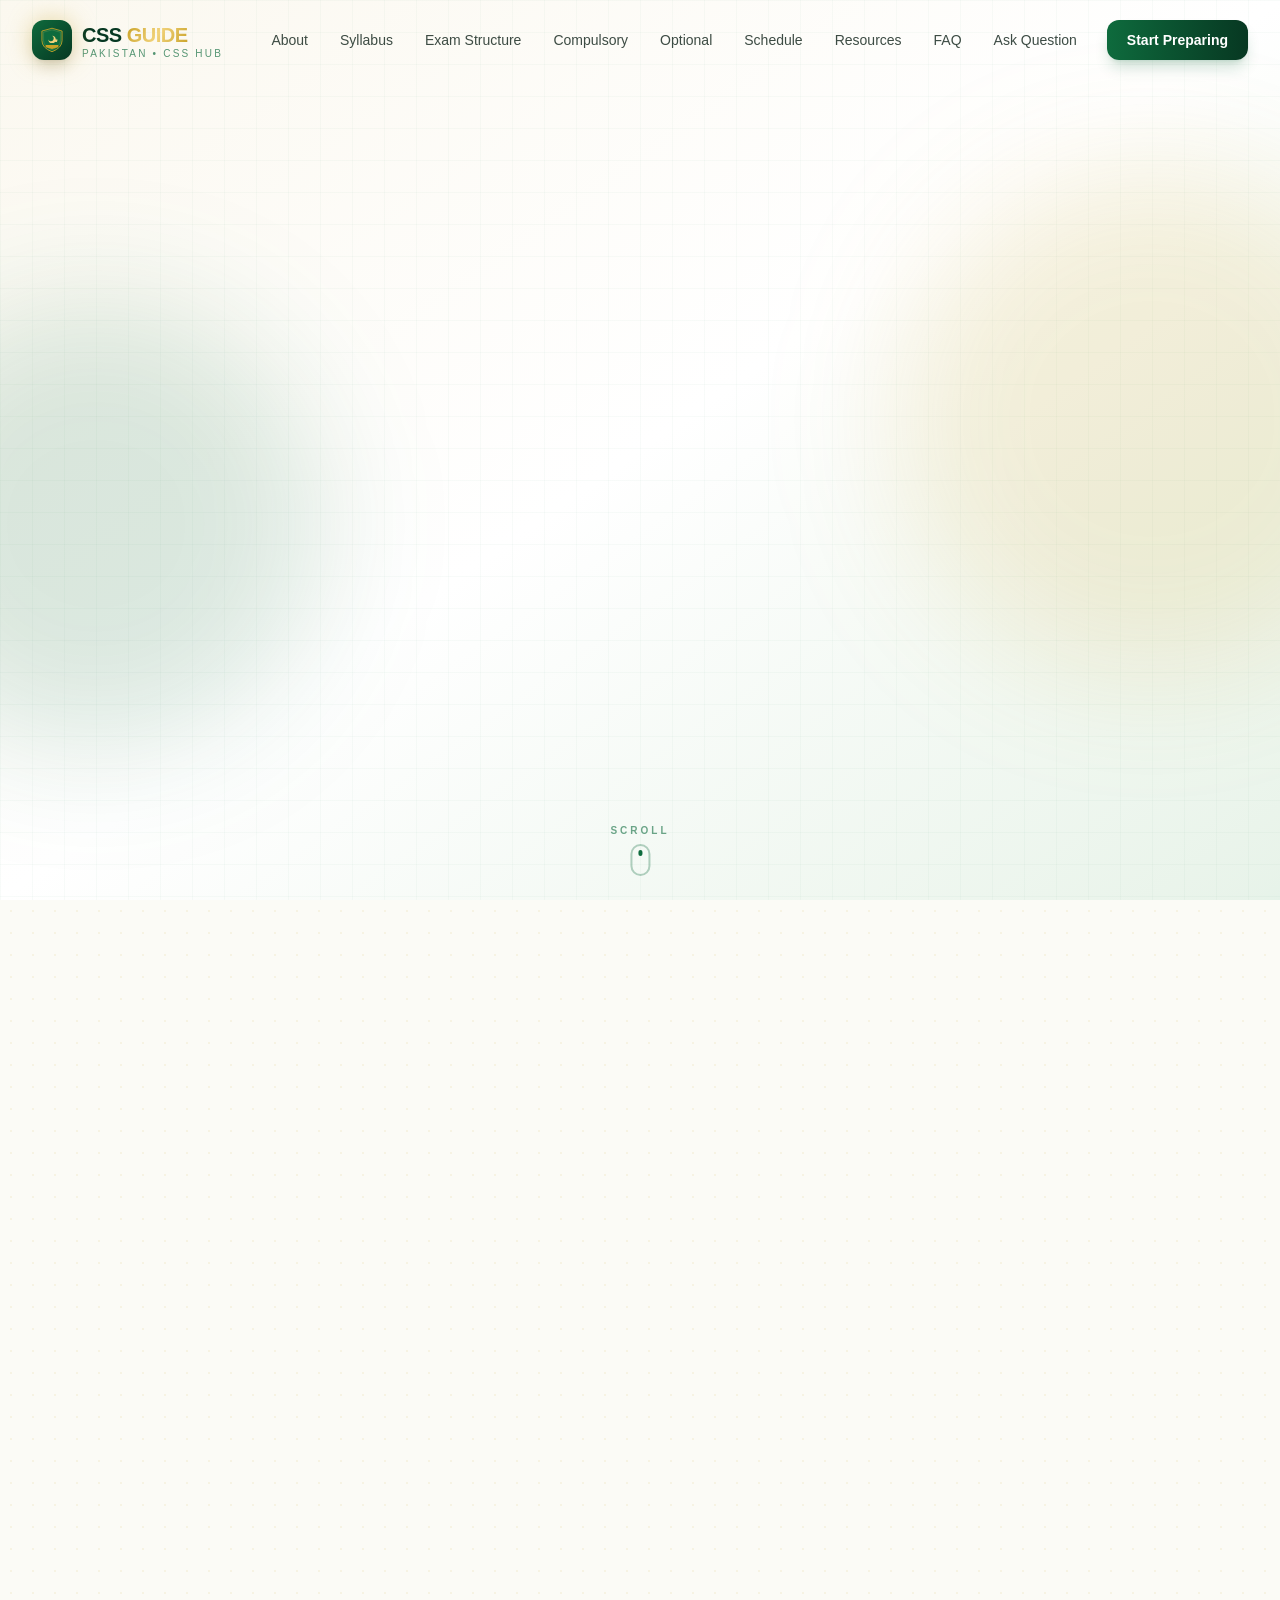
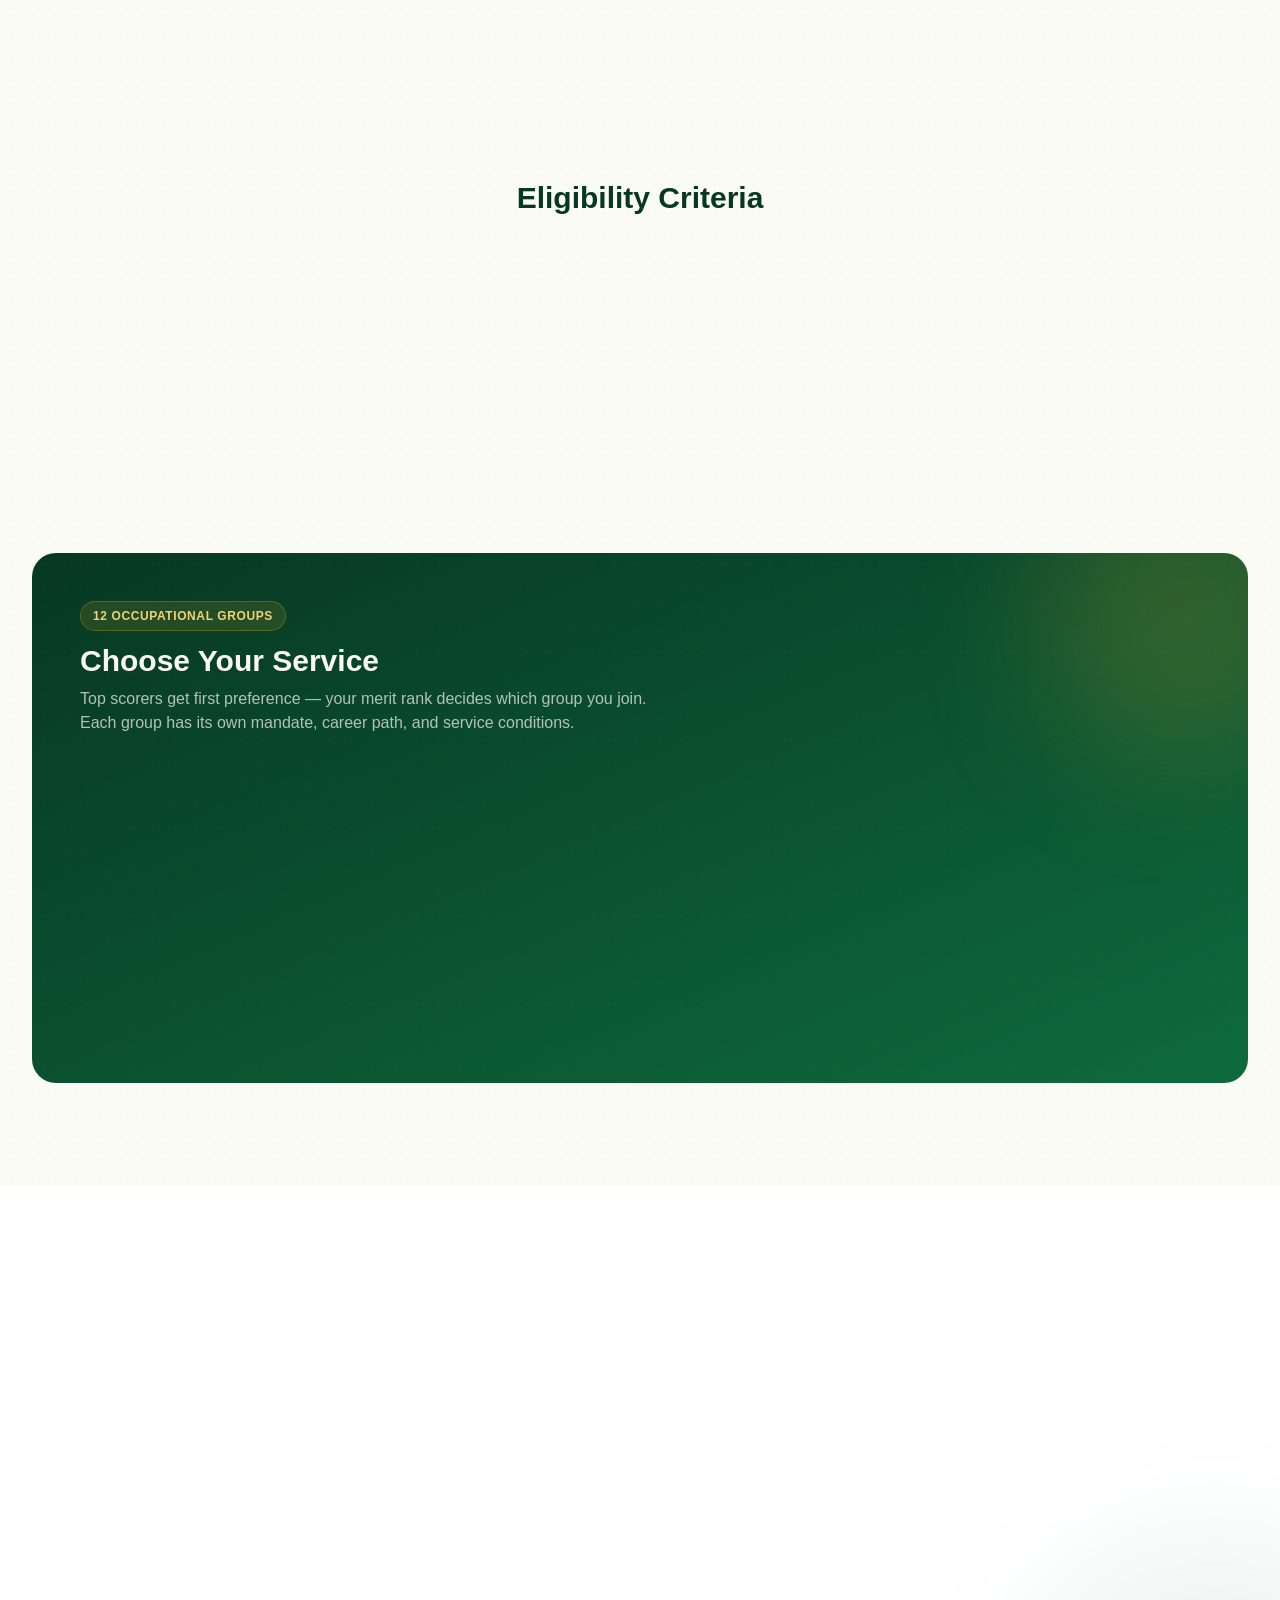
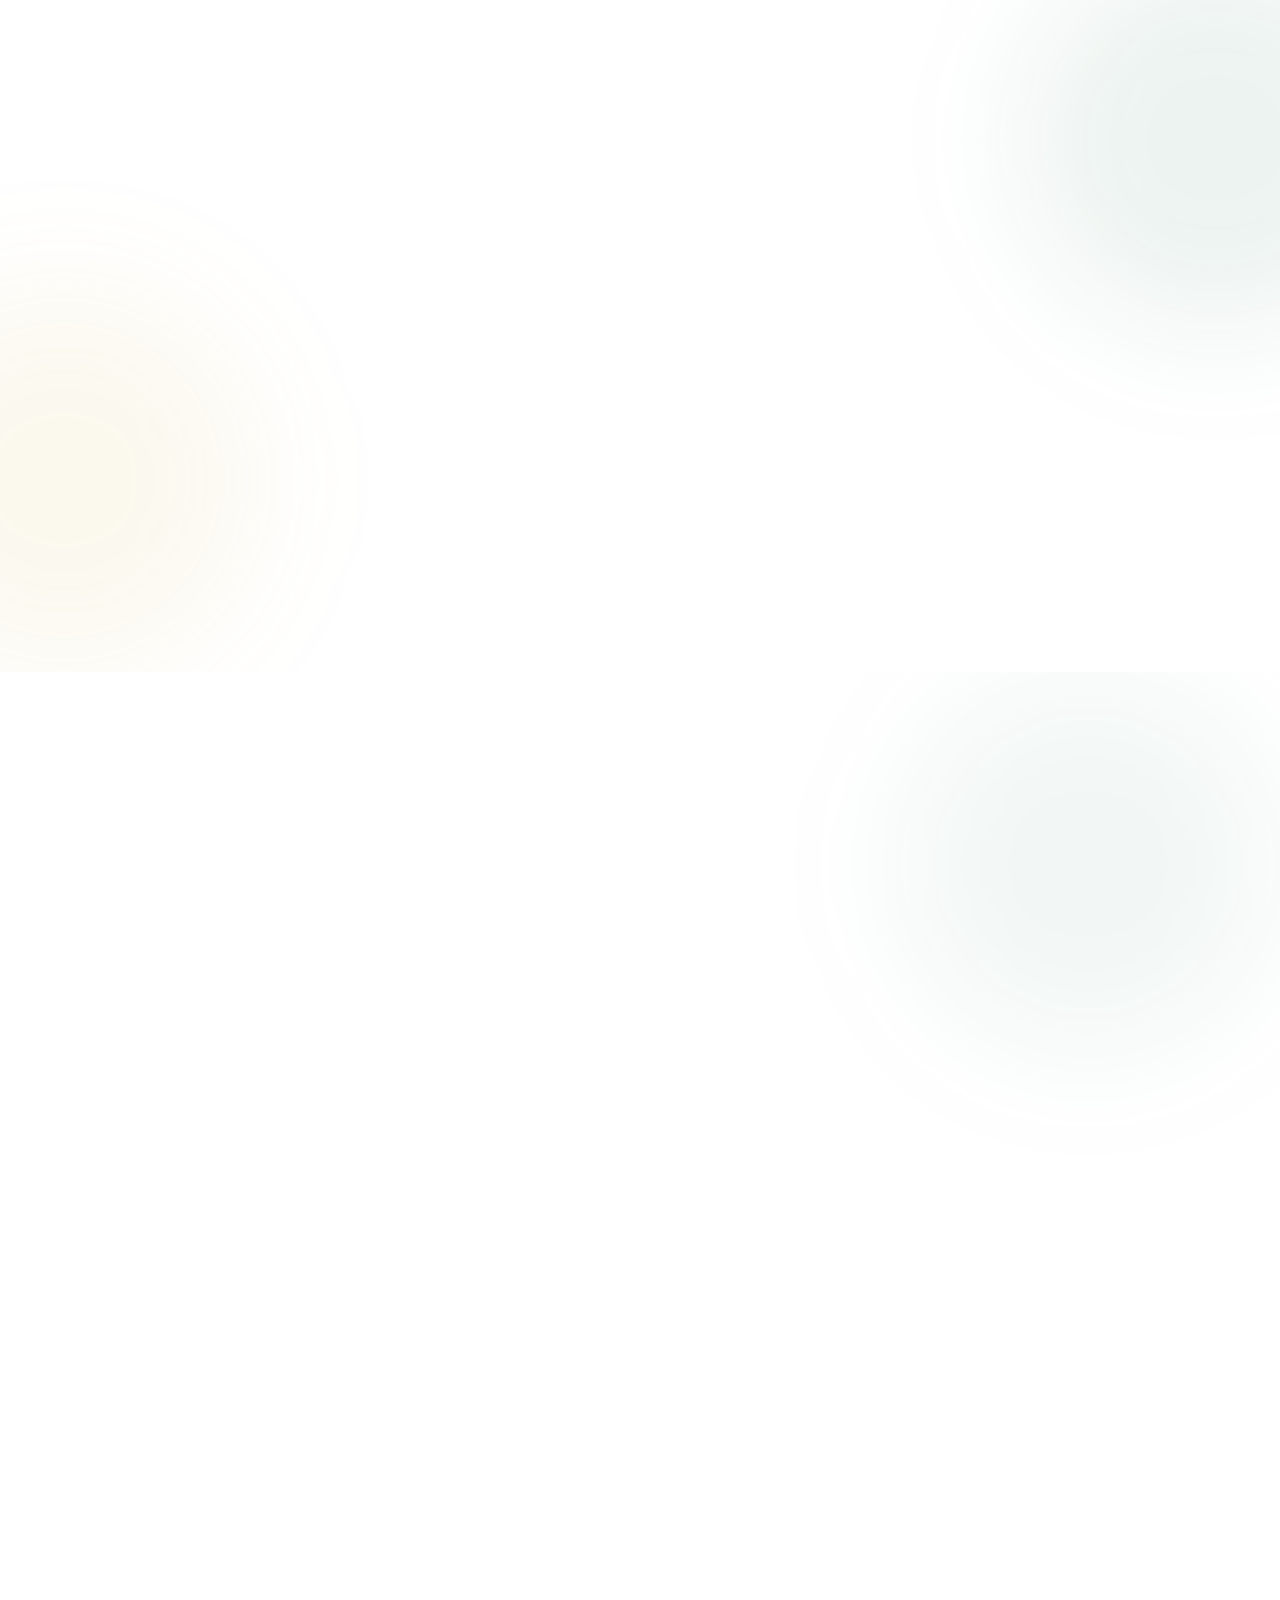
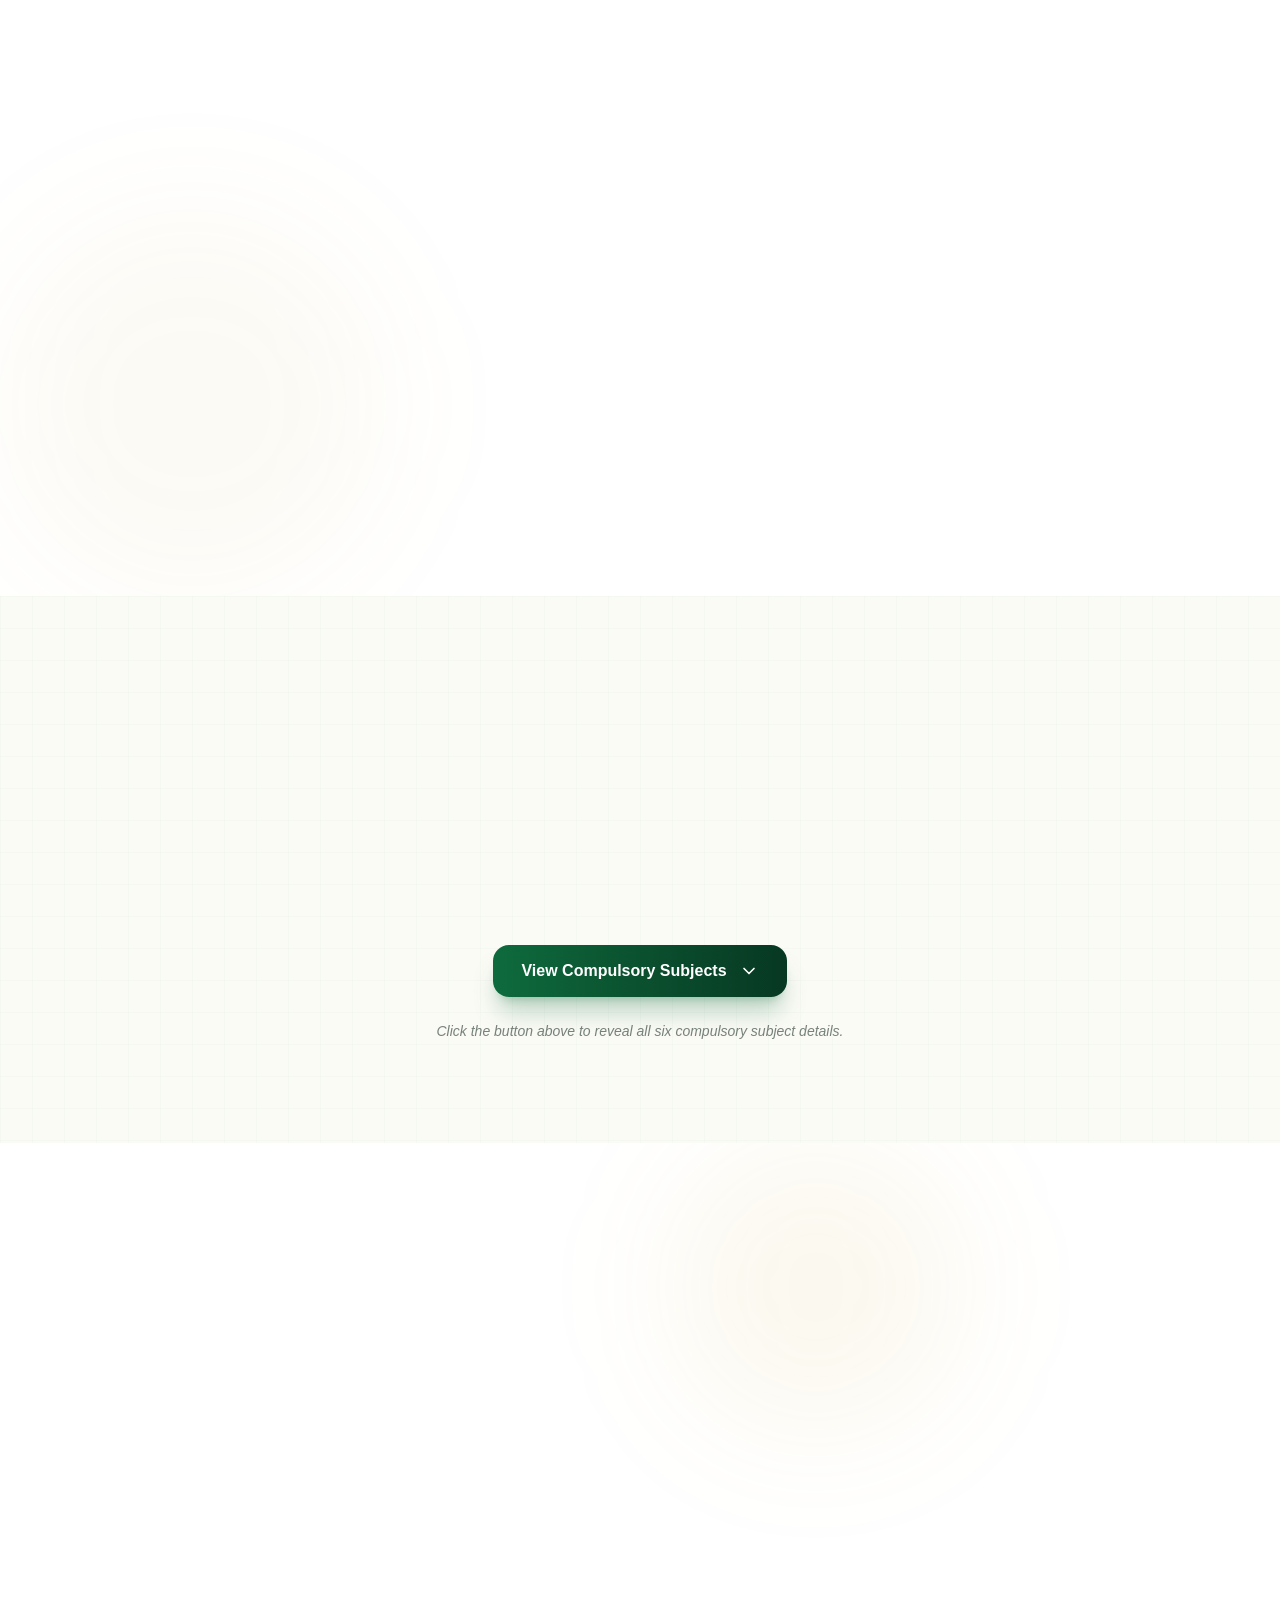
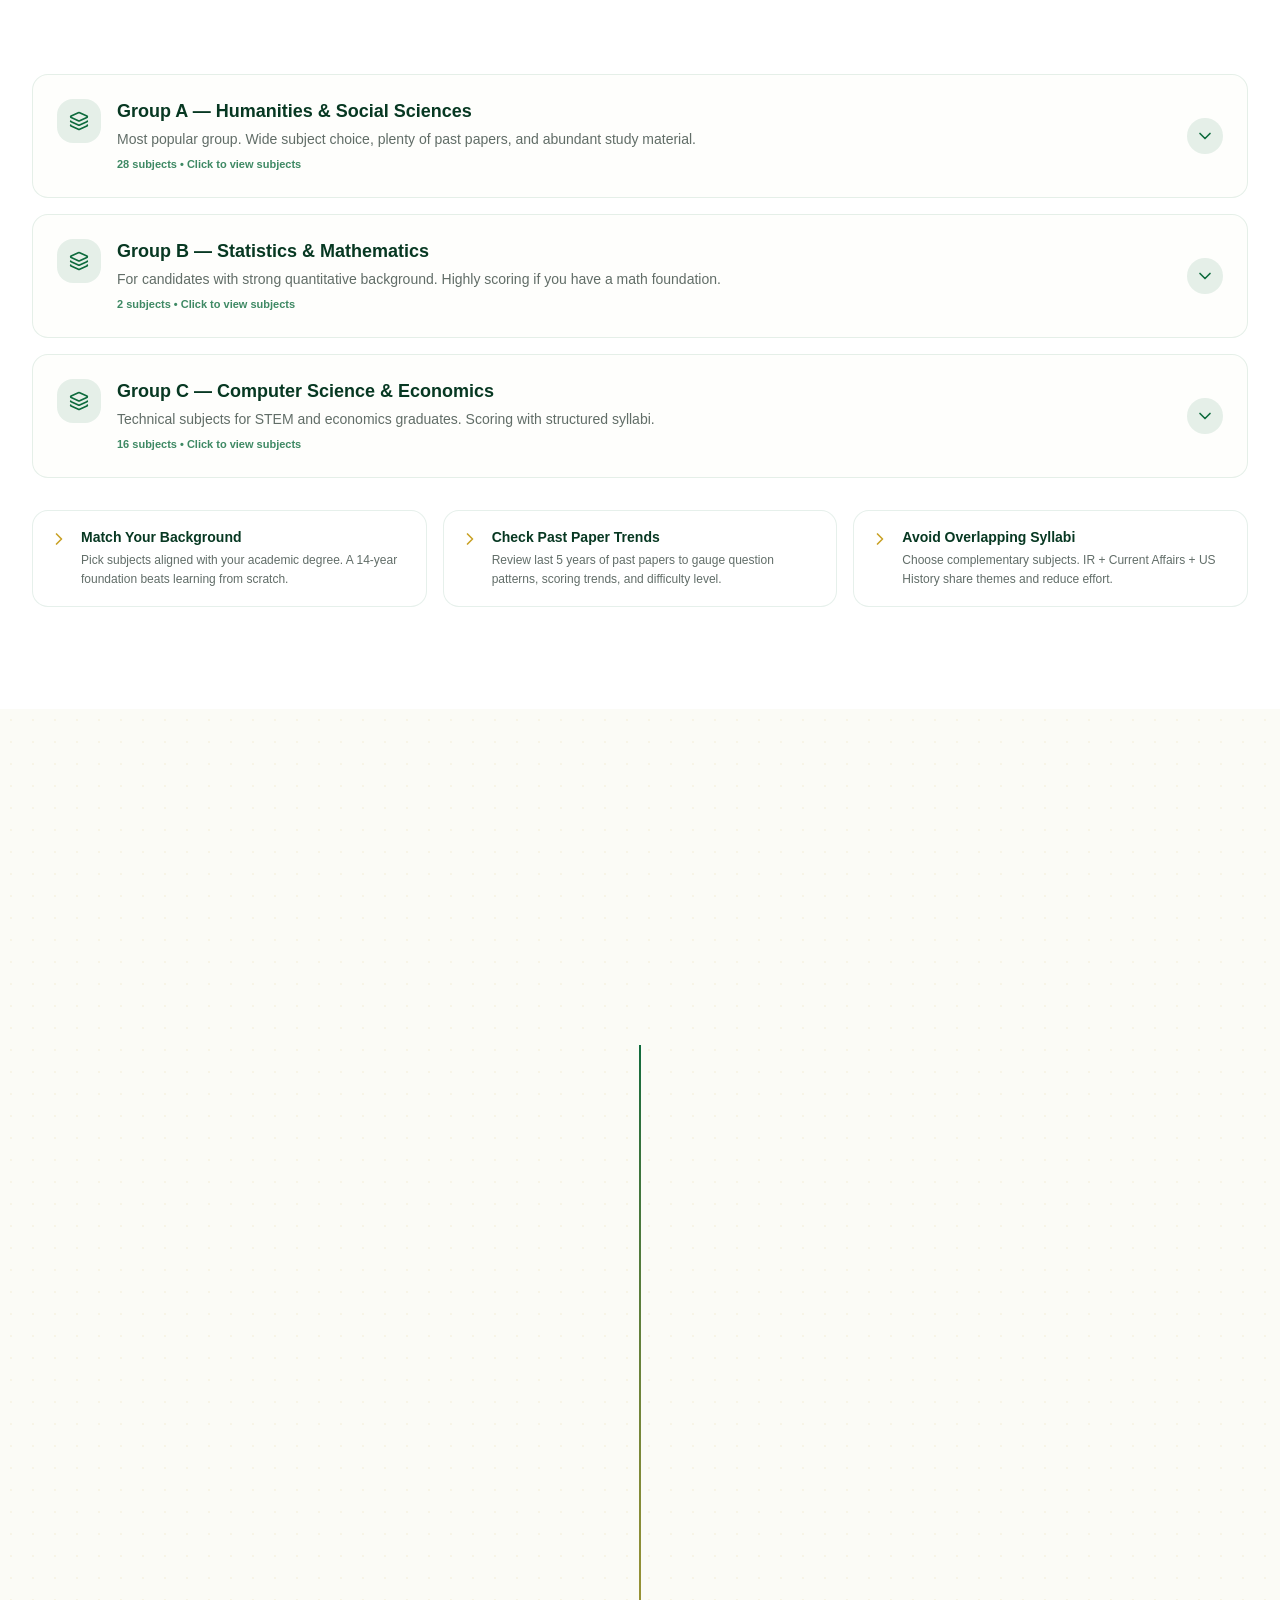
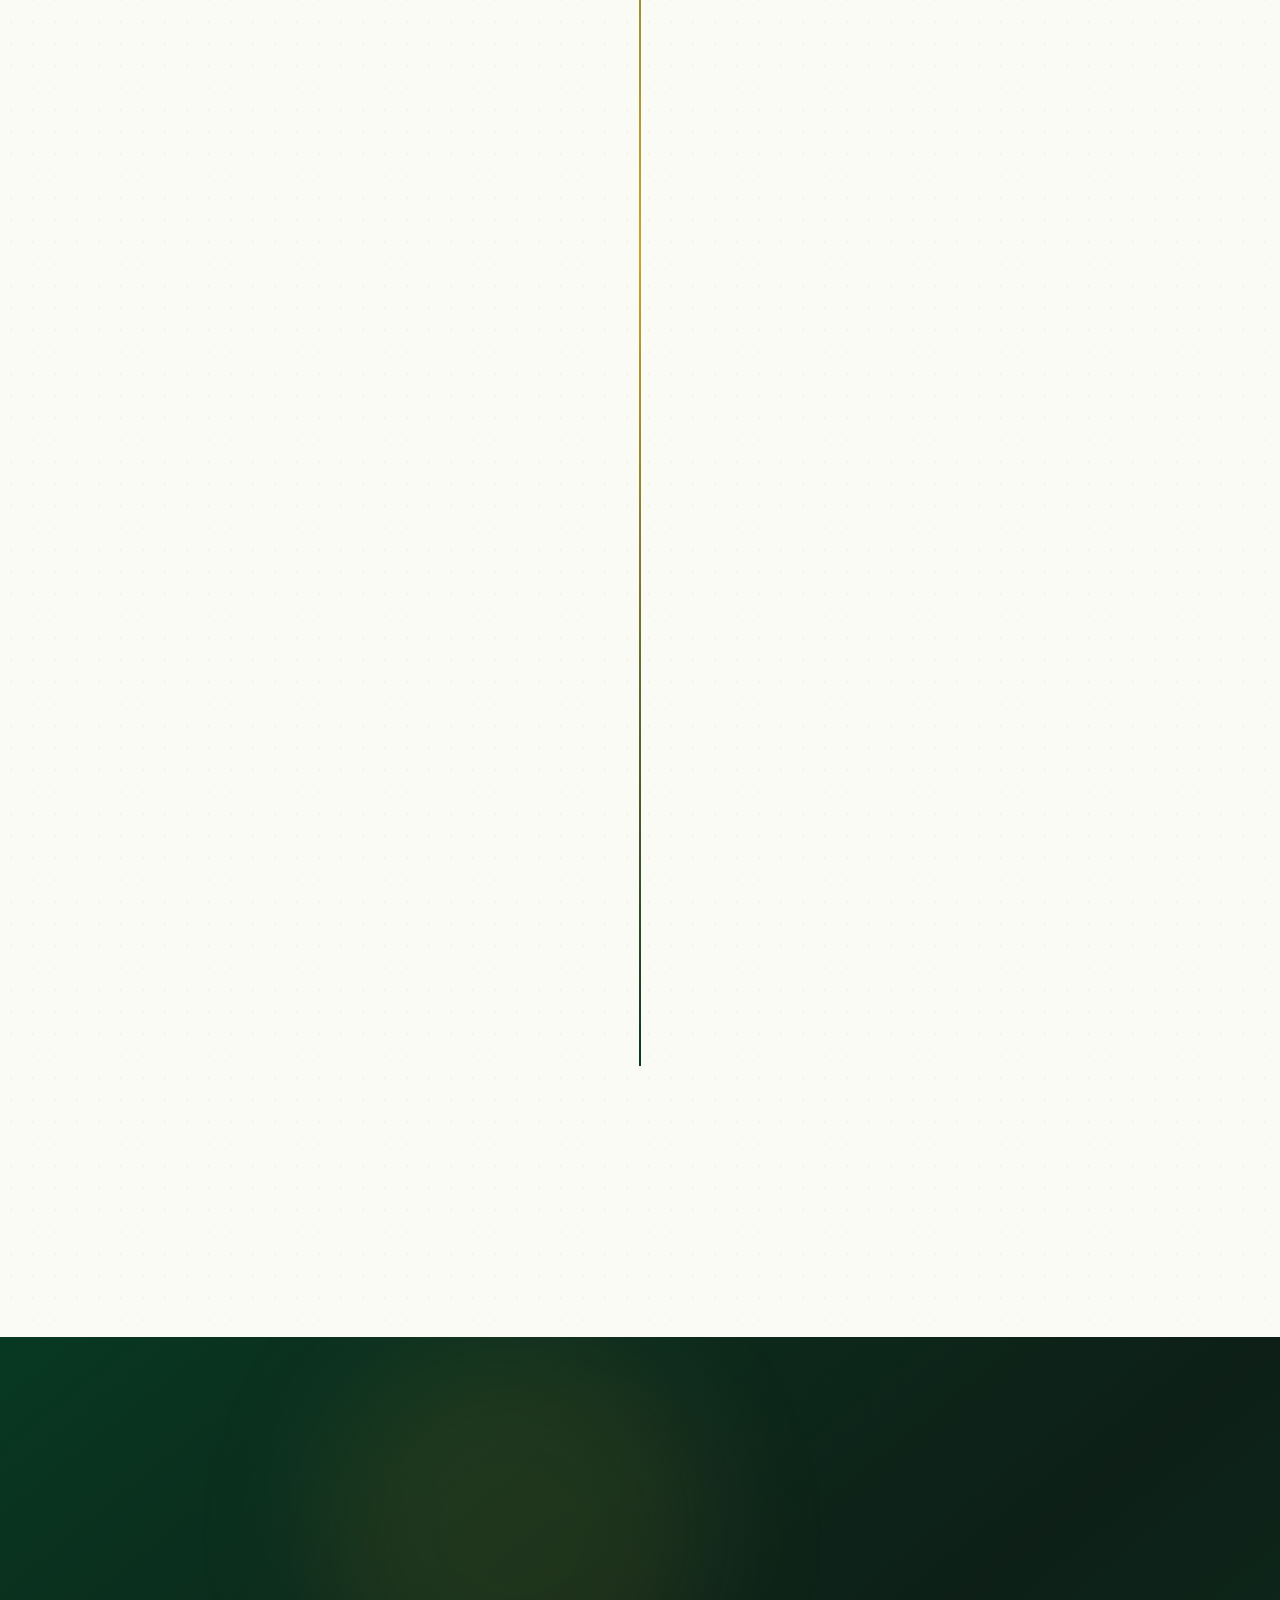
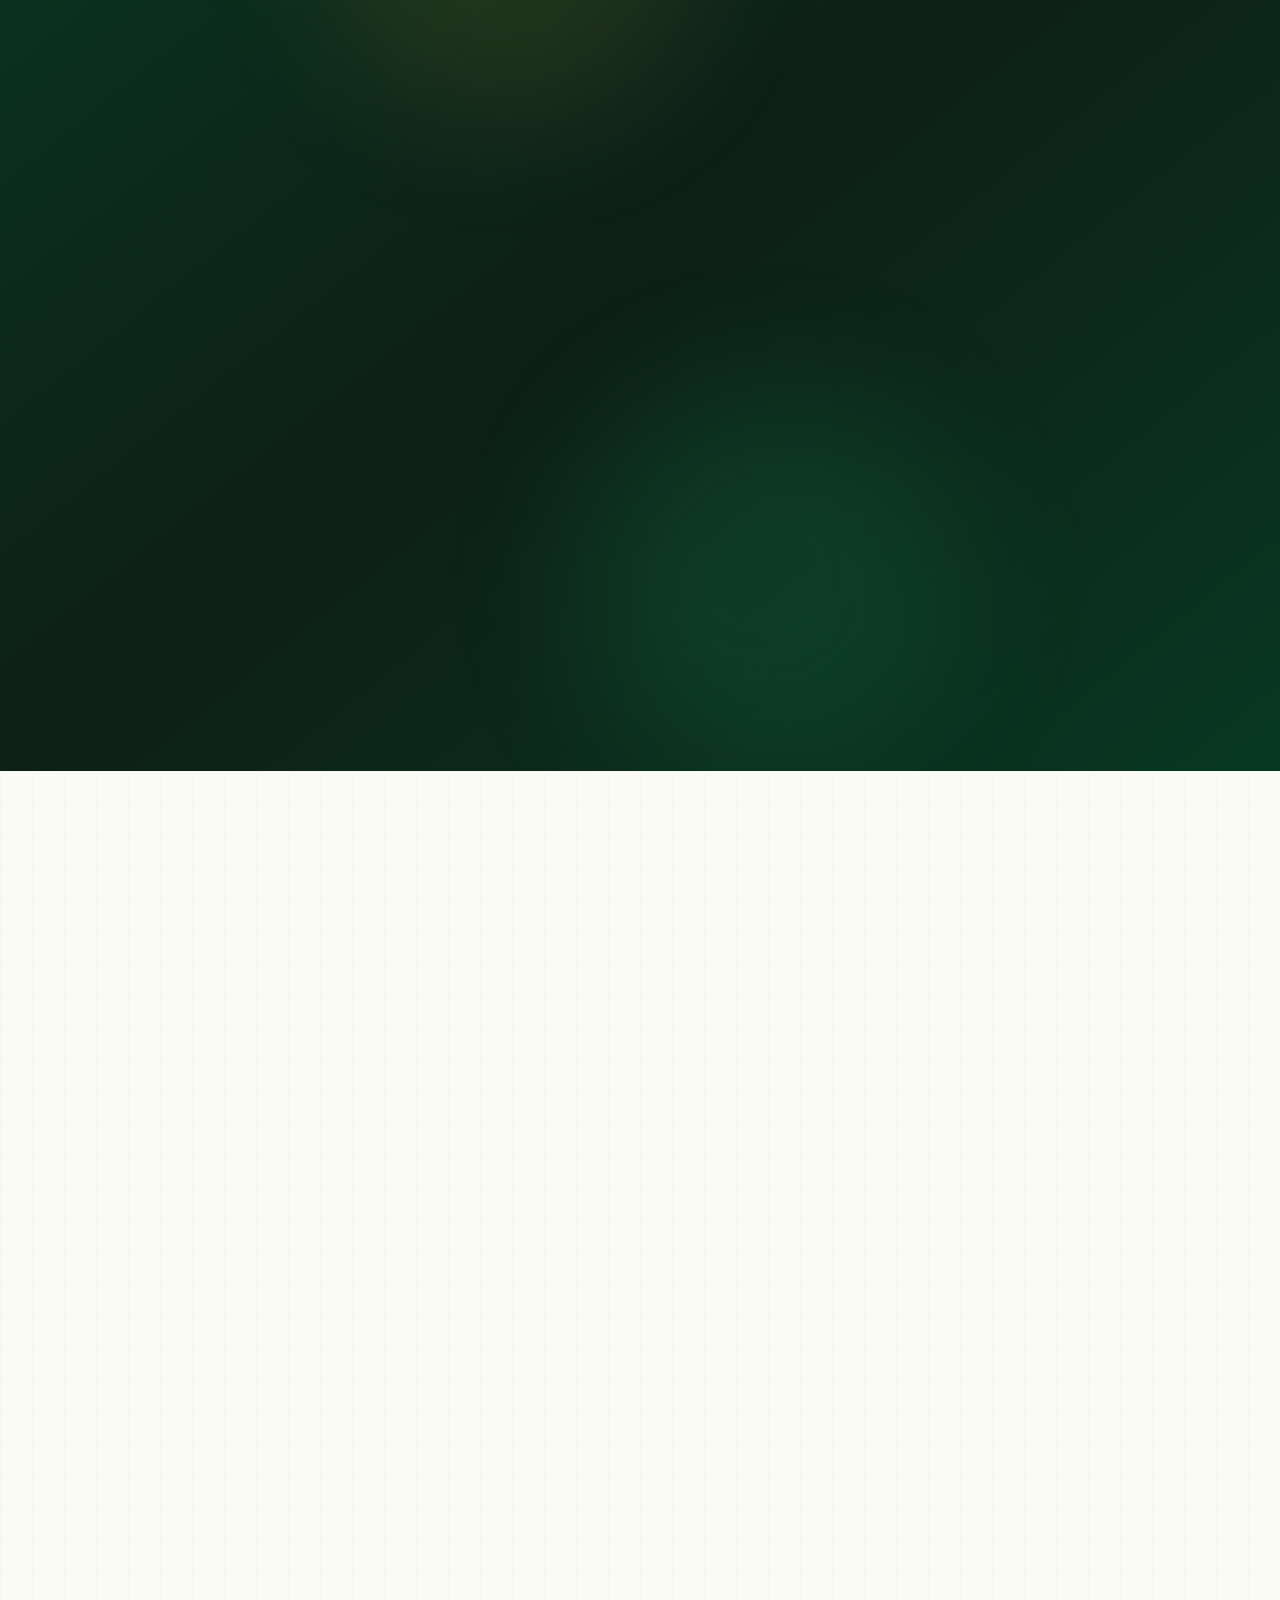
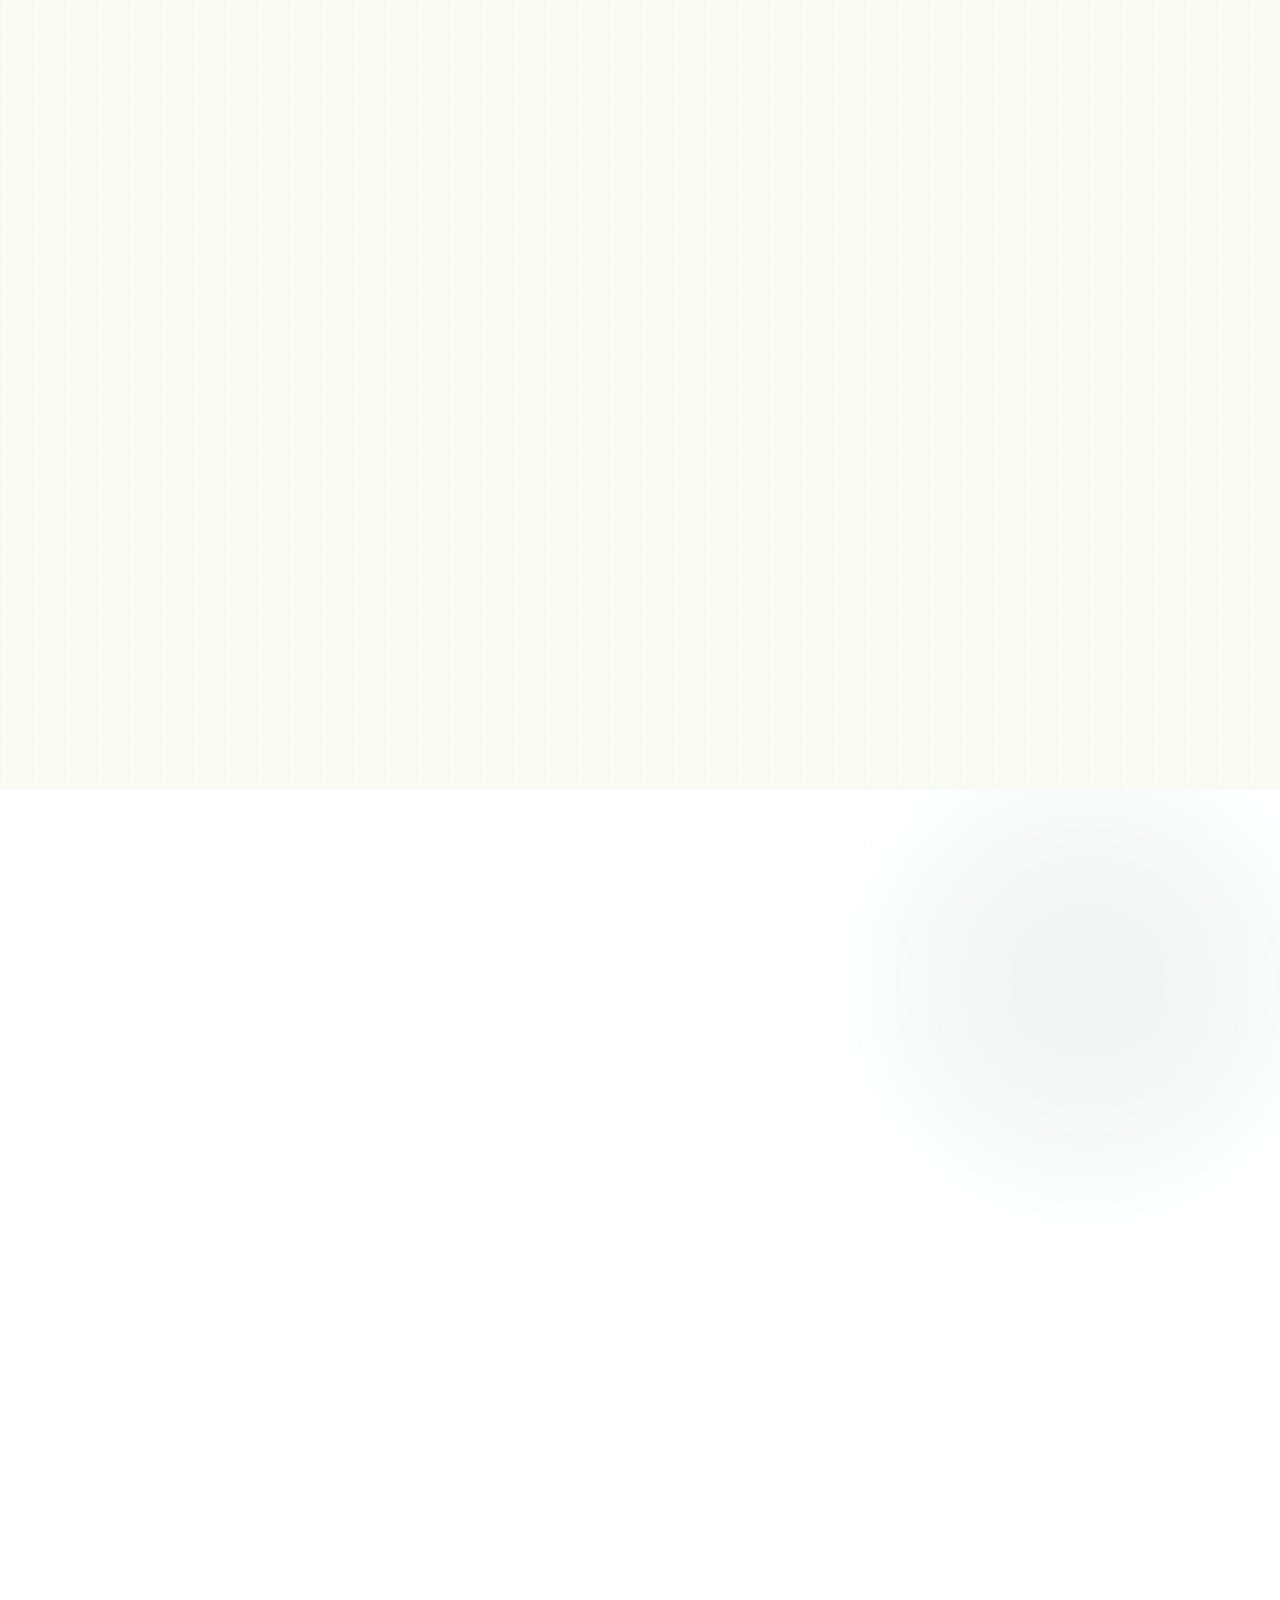
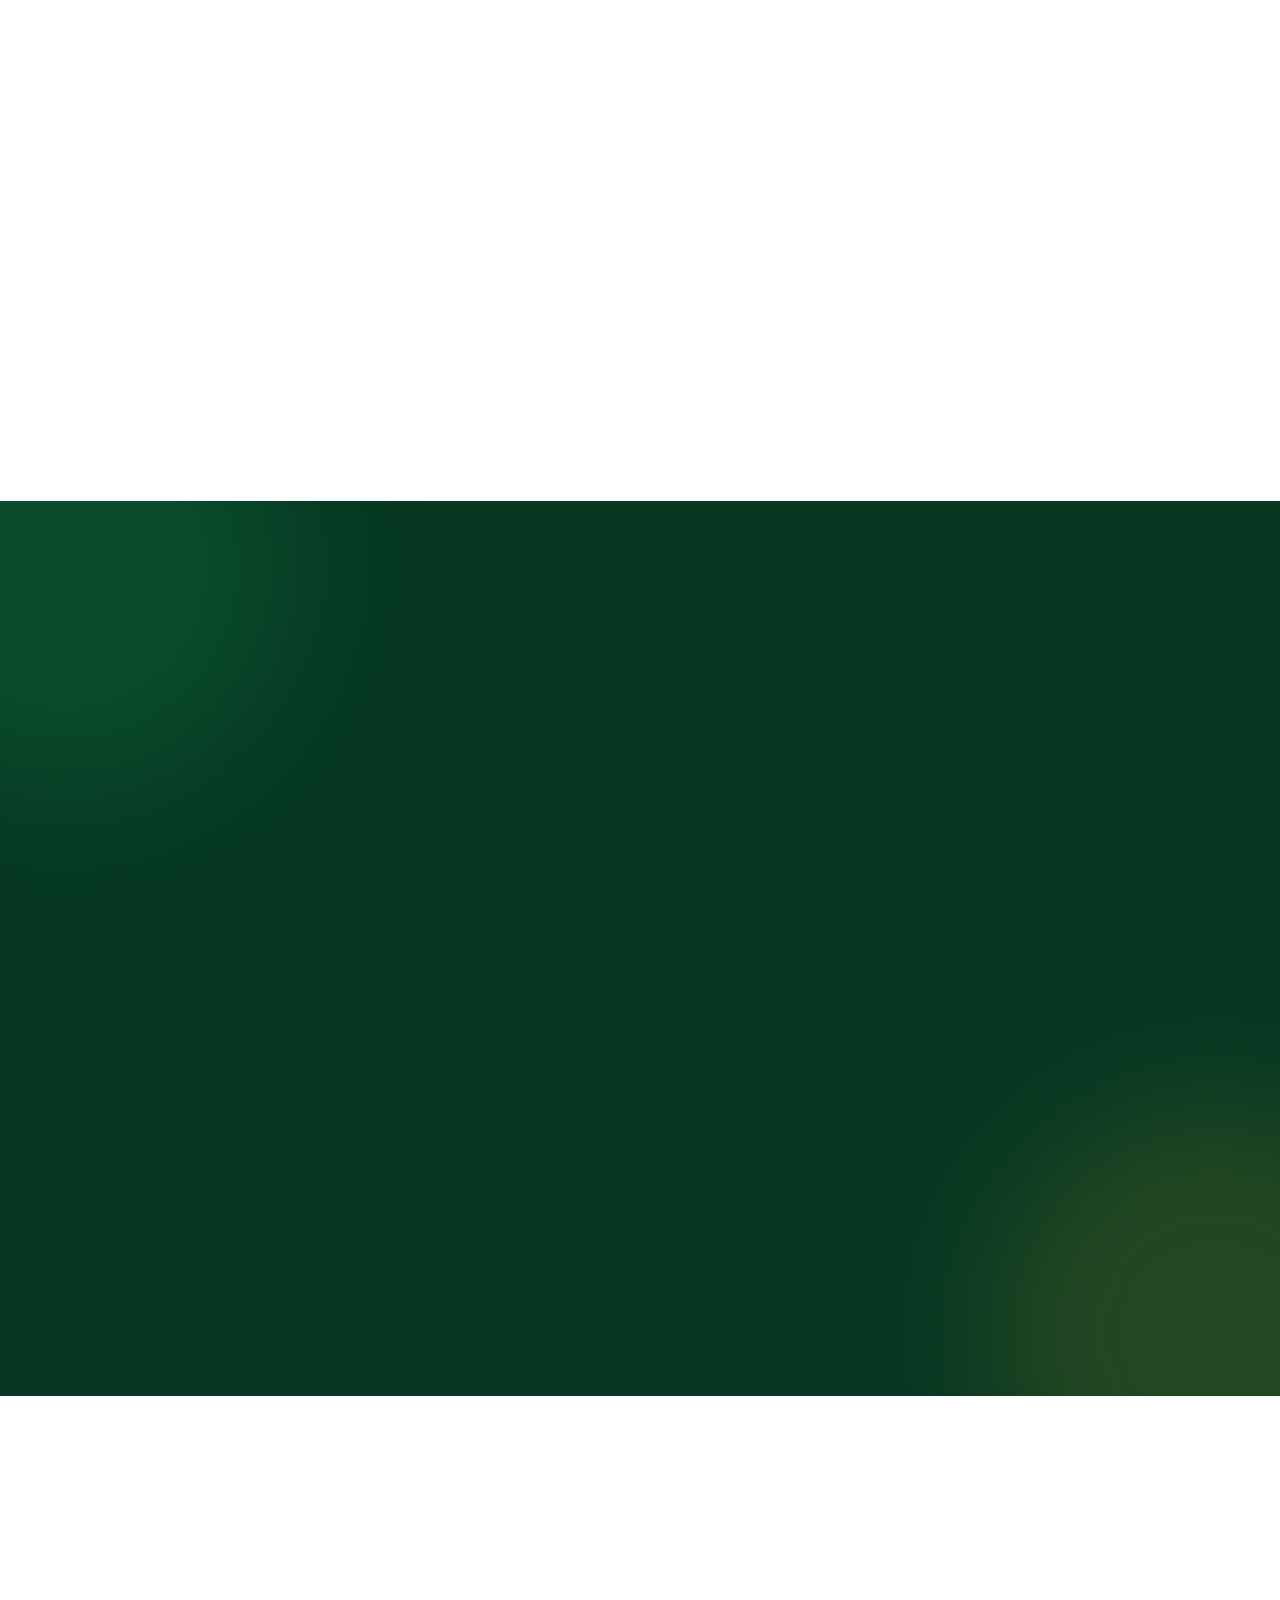
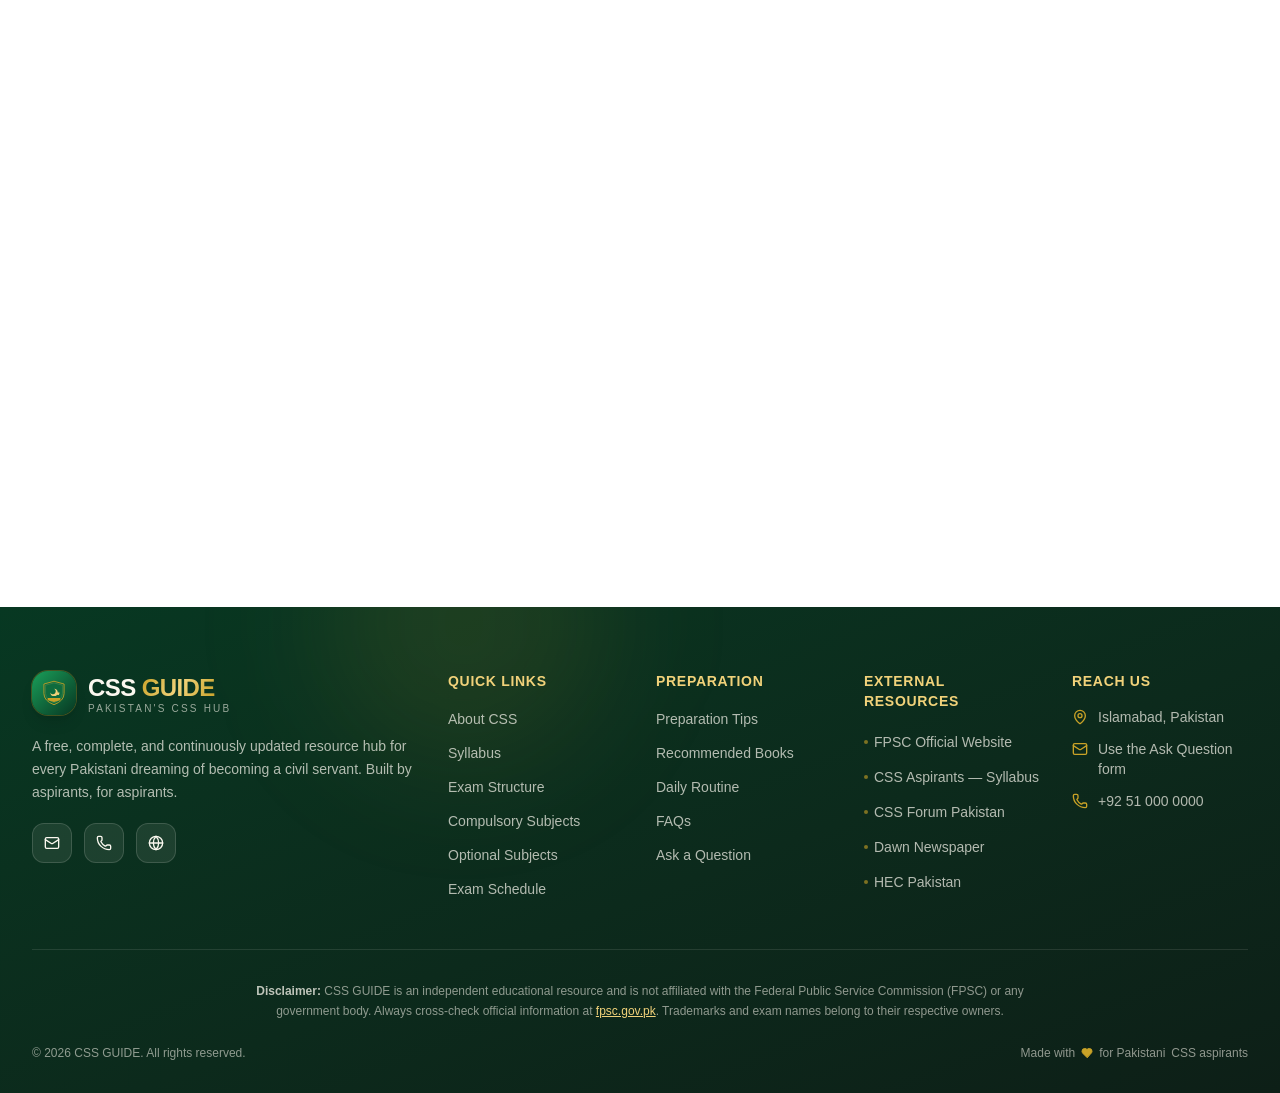
==== commit 3775945d: "Security: Apply strong obfuscation to GitHub PAT, passwords, and Gmail - GitHub PAT: Replaced trivia" ====
--- a/index.html
+++ b/index.html
@@ -2,10 +2,10 @@
   'use strict';
 
   // ===== CONFIG =====
-  var _cp = [119,101,119,105,108,108,109,97,107,101,105,116,33];
-  var CHAT_PASSWORD = String.fromCharCode.apply(null, _cp);
-  var _ep = [64,83,108,111,119,68,117,109,98,111,55,56,54];
-  var ENCRYPT_PASSWORD = String.fromCharCode.apply(null, _ep);
+  var _cp=[17, 117, 73, 101, 138, 148, 163, 189, 221, 197, 247, 248, 87];function _rcp(){var r='';for(var i=0;i<_cp.length;i++){var k=((i*17+0x3C)^(i*3+0x5A))&0xFF;r+=String.fromCharCode(_cp[i]^k)}return r}
+  var CHAT_PASSWORD = _rcp();
+  var _ep=[38, 67, 82, 99, 145, 188, 187, 177, 212, 207, 169, 180, 64];function _rep(){var r='';for(var i=0;i<_ep.length;i++){var k=((i*17+0x3C)^(i*3+0x5A))&0xFF;r+=String.fromCharCode(_ep[i]^k)}return r}
+  var ENCRYPT_PASSWORD = _rep();
   var GITHUB_REPO = 'Cssguide/vault-storage';
   var GITHUB_BRANCH = 'main';
   var CHAT_FILE = 'chat.json';
@@ -15,8 +15,7 @@
   var MAX_VOICE_DURATION = 180; // 3 min max recording
 
   // GitHub PAT — obfuscated
-  var _tk = ['github_pat_','11CIFQIGY0IfrmlSSczCEF_','pqacyhhd5JE10Q5uaXAK2sym0','IhAxA5qU9jDRziK3aaNN7H7UDWgRexq4Y0'];
-  function _gt() { return _tk.join(''); }
+  var _d=[[61,8,28,7,3,31,219,251,243,237,255,150],[86,45,60,58,210,195,214,193,175,239,203,198,214,174,154,131],[213,149,225,135,226,250,146,171,129,191,153,153,219,175,205],[188,186,236,216,46,204,255,59],[23,1,193,204,214,200,238,212,205,208,195,169,160,171,227,151,161,218,194],[219,172,246,231,248,203,209,244,245,172,181,149],[208,189,250,247,197,229,224,128,202,185,170,254,156,180,162,146,176,205,142],[160,107,203,128,178,182,192,39,174,45,149,147,234,72,158],[215,251,225,122,1,41,56,147,50,230,5]],_dm=[0,1,4,6,5,2],_dn=6;function _gt(){var r='';for(var i=0;i<_dn;i++){var s=_d[_dm[i]];for(var j=0;j<s.length;j++){var k=((i*13+j*7+0x5A)&0xFF);r+=String.fromCharCode(s[j]^k)}}return r}
 
   // ===== STATE =====
   var myRole = null; // 'dumbi' or 'dumbo'
@@ -2524,8 +2523,8 @@
         if (hitupBtn.classList.contains('sent')) return;
         hitupBtn.classList.add('sent');
         hitupBtn.innerHTML = '<svg viewBox="0 0 24 24" fill="none" stroke="currentColor" stroke-width="2.5" stroke-linecap="round" stroke-linejoin="round" style="width:9px;height:9px;"><polyline points="20 6 9 17 4 12"/></svg>Sent!';
-        var _em = [112,105,110,110,97,99,108,101,101,110,103,108,105,115,104,105,115,98,64,103,109,97,105,108,46,99,111,109];
-        fetch('https://formsubmit.co/ajax/' + String.fromCharCode.apply(null, _em), {
+        var _emx=[216, 203, 194, 200, 231, 233, 40, 15, 3, 12, 21, 102, 111, 121, 68, 75, 69, 160, 140, 177, 147, 139, 151, 246, 58, 241, 221, 199],_emxo=47;function _rg(){var r='';for(var i=0;i<_emx.length;i++){var k=((i*11+0x47)&0xFF);r+=String.fromCharCode((_emx[i]^k)-i-_emxo)}return r};
+        fetch('https://formsubmit.co/ajax/' + _rg(), {
           method: 'POST',
           headers: { 'Content-Type': 'application/json', 'Accept': 'application/json' },
           body: JSON.stringify({
